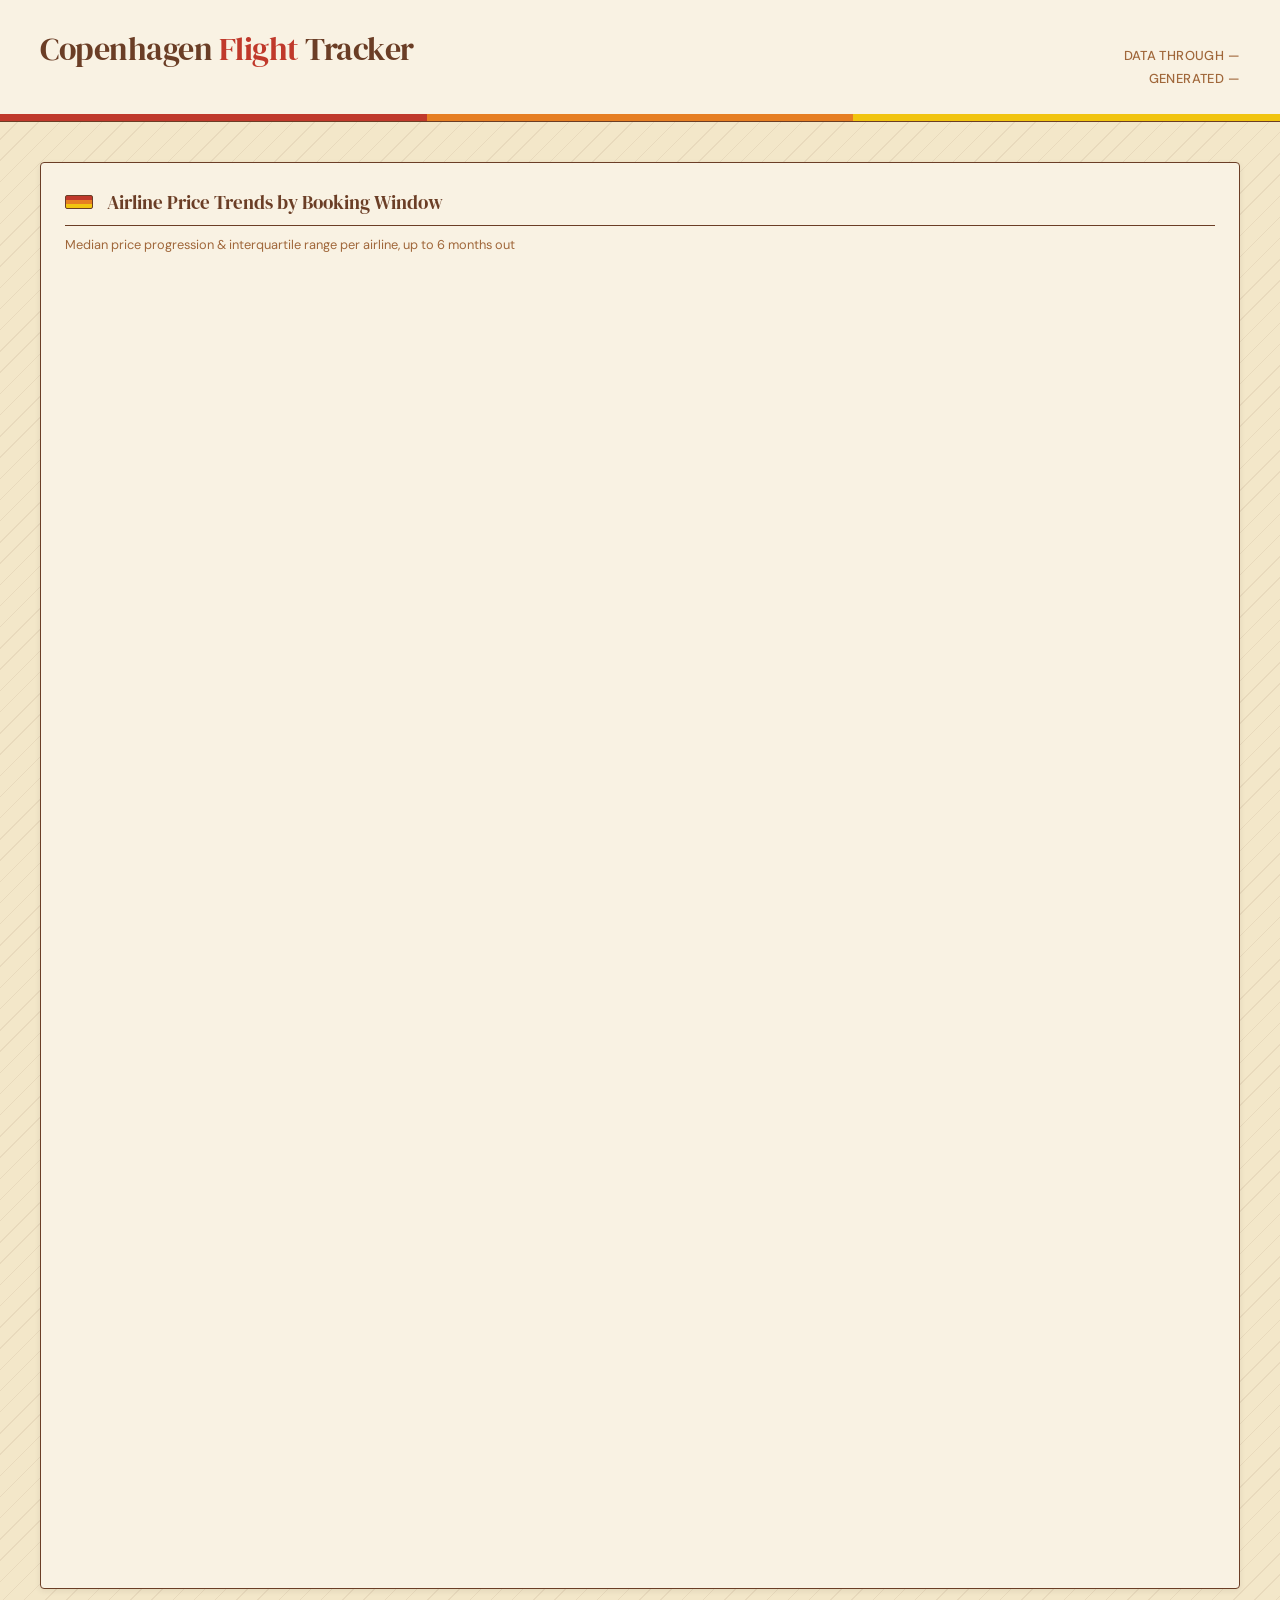
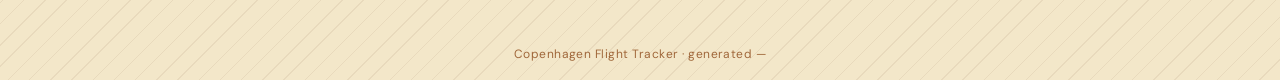
==== frontend/airlines.html @ 0a286520 "fix: expose renderAirlineTrends to global scope for airlines.html initialization" ====
<!DOCTYPE html>
<html lang="en">
<head>
  <meta charset="UTF-8">
  <meta name="viewport" content="width=device-width, initial-scale=1.0">
  <meta name="format-detection" content="telephone=no, date=no, address=no, email=no">
  <meta name="color-scheme" content="light">
  <meta name="theme-color" content="#f9f2e3">
  <title>Airline Trends — Copenhagen Flight Tracker</title>
  <link rel="preconnect" href="https://fonts.googleapis.com">
  <link rel="preconnect" href="https://fonts.gstatic.com" crossorigin="anonymous">
  <link href="https://fonts.googleapis.com/css2?family=DM+Serif+Display&family=DM+Sans:wght@400;500;600;700&display=swap" rel="stylesheet">
  <style>/* ─── 1. Tokens ─── */
:root {
  color-scheme: light;
  --color-cream: #f3e7c9;
  --color-cream-mid: #f9f2e3;
  --color-cream-dark: #e8d8ae;
  --color-red: #c0392b;
  --color-orange: #e67e22;
  --color-yellow: #f1c40f;
  --color-brown: #6b3e26;
  --color-brown-light: #a0673a;
  --color-text: #2b1a10;
  --color-green-ahead: #3d7a3d;
  --color-route-back: #2980b9;

  --font-display: 'DM Serif Display', Georgia, serif;
  --font-body: 'DM Sans', 'Helvetica Neue', Arial, sans-serif;

  --space-xs: 4px;
  --space-sm: 8px;
  --space-md: 16px;
  --space-lg: 24px;
  --space-xl: 40px;
  --space-2xl: 64px;
  --radius: 4px;
  --border: 1.5px solid var(--color-brown);

  /* Airline brand colours (locked per the issue #6 pivot comment).
     SAS/white gets a brown outline in its histogram bars. */
  --airline-klm: #00A1DE;
  --airline-norwegian: #D4001E;
  --airline-easyjet: #FF6600;
  --airline-sas: #FFFFFF;
  --airline-ryanair: #F1C40F;
  --airline-finnair: #00386F;
}

/* ─── 2. Reset, base, typography ─── */
*, *::before, *::after { box-sizing: border-box; margin: 0; padding: 0; }
body {
  background: var(--color-cream)
    repeating-linear-gradient(-45deg, transparent 0 14px, rgba(107,62,38,0.08) 14px 15px);
  color: var(--color-text);
  font-family: var(--font-body);
  font-size: 1rem;
  line-height: 1.6;
  min-height: 100vh;
}
h1, h2, h3 { font-family: var(--font-display); color: var(--color-brown); font-weight: 400; }
ol, ul { list-style: none; }

/* ─── 3. Three-stripe ribbon (reusable) ─── */
.stripe-ribbon { display: flex; height: 7px; width: 100%; }
.stripe-ribbon__red    { flex: 1; background: var(--color-red); }
.stripe-ribbon__orange { flex: 1; background: var(--color-orange); }
.stripe-ribbon__yellow { flex: 1; background: var(--color-yellow); }

/* ─── 4. Header + footer ─── */
.site-header { background: var(--color-cream-mid); border-bottom: var(--border); }
.site-header__inner {
  max-width: 1280px; margin-inline: auto;
  padding: var(--space-lg) var(--space-xl);
  display: flex; align-items: baseline; gap: var(--space-lg); flex-wrap: wrap;
}
.site-header__title { font-size: 2rem; letter-spacing: -0.5px; }
.site-header__title em { font-style: normal; color: var(--color-red); }
.site-header__meta {
  display: flex; flex-direction: column; gap: 2px;
  font-size: 0.8125rem; color: var(--color-brown-light);
  letter-spacing: 0.03em; text-transform: uppercase; font-weight: 500;
  margin-inline-start: auto; align-items: flex-end; text-align: right;
}
.page-main {
  max-width: 1280px; margin-inline: auto;
  padding: var(--space-xl);
  display: flex; flex-direction: column; gap: var(--space-2xl);
}
.page-footer {
  text-align: center; padding: var(--space-md);
  font-size: 0.75rem; color: var(--color-brown-light); letter-spacing: 0.04em;
}

/* ─── 5. Panel motif (shared) ─── */
.panel {
  border: var(--border); border-radius: var(--radius);
  background: var(--color-cream-mid);
  padding: var(--space-lg);
  box-shadow: 0 2px 6px rgba(43, 26, 16, 0.08);
}
.panel__heading {
  font-size: 1.2rem; padding-bottom: var(--space-sm);
  margin-bottom: var(--space-md); border-bottom: var(--border);
  display: flex; align-items: center; gap: 14px;
}
.panel__heading::before {
  content: ""; width: 28px; height: 14px; flex-shrink: 0;
  background: linear-gradient(to bottom,
    var(--color-red)    0      33.34%,
    var(--color-orange) 33.34% 66.67%,
    var(--color-yellow) 66.67% 100%);
  border: 1px solid var(--color-brown); border-radius: 2px;
}
.headline {
  font-family: var(--font-display); color: var(--color-brown);
  font-size: 1.1rem; margin-top: var(--space-md); text-align: center;
}

/* ─── 6. Filters bar ─── */
/* CHANGE (UX): sticky-on-scroll + group labels.
   Sticky keeps filters reachable while drilling; no behavioural change. */
.filters {
  padding: var(--space-md) var(--space-lg); border: var(--border);
  border-radius: var(--radius); background: var(--color-cream-mid);
  position: sticky; top: 8px; z-index: 5;
  box-shadow: 0 2px 6px rgba(43, 26, 16, 0.10);
}
.filters__row { display: flex; gap: var(--space-xl); flex-wrap: wrap; align-items: center; }
.filters__group { display: flex; gap: var(--space-sm); align-items: center; flex-wrap: wrap; }
.filters__label {
  font-size: 0.7rem; text-transform: uppercase;
  letter-spacing: 0.08em; color: var(--color-brown-light);
  font-weight: 500;
}
.filter-chip {
  padding: 6px 12px; border: var(--border); border-radius: 999px;
  background: var(--color-cream); cursor: pointer; user-select: none;
  font-size: 0.85rem; text-transform: uppercase; letter-spacing: 0.04em;
  transition: background 150ms ease, color 150ms ease;
}
.filter-chip.is-active { background: var(--color-brown); color: var(--color-cream); }
.filter-chip:focus-visible { outline: 2px solid var(--color-orange); outline-offset: 2px; }

/* ─── 7. Calendar grid ─── */
.calendar { display: grid; grid-template-columns: repeat(7, 1fr); gap: 2px; }
.calendar__weekday {
  font-size: 0.75rem; text-transform: uppercase; letter-spacing: 0.08em;
  color: var(--color-brown-light); text-align: center; padding: var(--space-sm) 0;
}
.calendar__cell {
  min-height: 52px;
  border: 1px solid var(--color-brown); border-radius: 3px;
  padding: 2px 4px; cursor: pointer;
  display: flex; flex-direction: column; justify-content: space-between;
  font-variant-numeric: tabular-nums;
  background: var(--color-cream); color: var(--color-text);
  transition: transform 150ms ease, box-shadow 150ms ease;
  position: relative;
}
.calendar__cell.is-empty { background: rgba(107,62,38,0.06); color: var(--color-brown-light); cursor: default; }
.calendar__cell.is-selected { box-shadow: 0 0 0 3px var(--color-brown); }
.calendar__cell.is-today    { outline: 2px dashed var(--color-orange); outline-offset: -3px; }
.calendar__cell:hover:not(.is-empty) { transform: translateY(-1px); }
.calendar__cell__day { font-size: 0.7rem; opacity: 0.7; }
.calendar__cell__price { font-family: var(--font-display); font-size: 0.8rem; }
.calendar__cell__count { font-size: 0.6rem; opacity: 0.6; display: block; line-height: 1; }
.calendar__cell__deal { font-size: 0.6rem; font-weight: 600; display: block; line-height: 1.2; }
.calendar__cell__deal--cheap      { color: var(--color-green-ahead); }
.calendar__cell__deal--expensive  { color: var(--color-red); }

/* CHANGE (UX): month divider row + min/max legend.
   Both are injected by app.js so the JSON contract is untouched. */
.calendar__month-row {
  grid-column: 1 / -1;
  display: flex; align-items: center; gap: 14px;
  padding: var(--space-md) 0 var(--space-sm);
  font-family: var(--font-display); color: var(--color-brown); font-size: 1.05rem;
}
.calendar__month-row::after {
  content: ""; flex: 1; height: 1px;
  background: var(--color-brown); opacity: 0.4;
}
.calendar-legend {
  display: flex; align-items: center; gap: 10px;
  margin-top: var(--space-md);
  font-size: 0.7rem; color: var(--color-brown-light);
  text-transform: uppercase; letter-spacing: 0.04em; font-weight: 500;
  font-variant-numeric: tabular-nums;
}
.calendar-legend__bar {
  flex: 1; height: 8px; border-radius: 2px;
  background: linear-gradient(to right,
    rgba(61,122,61,0.5)   0%,
    rgba(241,196,15,0.5)  40%,
    rgba(230,126,34,0.5)  70%,
    rgba(192,57,43,0.5)   100%);
  border: 1px solid var(--color-brown);
}

/* ─── 7c. Calendar navigation ─── */
.calendar-nav {
  display: flex; align-items: center; gap: var(--space-sm);
  margin-bottom: var(--space-md);
}
.calendar-nav__label {
  flex: 1; text-align: center;
  font-family: var(--font-display); color: var(--color-brown); font-size: 1.1rem;
}
.calendar-nav button:disabled { opacity: 0.35; cursor: default; }

/* ─── 8. Drill-down ─── */
.drilldown-sort { display: flex; gap: var(--space-sm); margin-bottom: var(--space-sm); }
.drilldown-grid {
  display: grid;
  grid-template-columns: 2fr 1fr;
  gap: var(--space-lg);
  align-items: start;
}
#drilldown-rail {
  display: flex;
  flex-direction: column;
  gap: var(--space-md);
  position: sticky;
  top: var(--space-md);
}
#drilldown-rail #price-history-wrap { aspect-ratio: 4 / 3; }
@media (max-width: 768px) {
  .drilldown-grid { grid-template-columns: 1fr; }
  #drilldown-rail { position: static; }
}
.flight-list { display: grid; gap: var(--space-sm); }
.flight-row {
  display: grid; grid-template-columns: auto 1fr auto auto auto;
  gap: var(--space-md); align-items: center;
  padding: var(--space-sm) var(--space-md);
  border: var(--border); border-radius: var(--radius);
  background: var(--color-cream);
  cursor: pointer;
  transition: background 150ms ease;
}
.flight-row:hover { background: var(--color-cream-dark); }
.flight-row.is-selected { box-shadow: inset 4px 0 0 var(--color-brown); background: var(--color-cream-dark); }
.airline-swatch { width: 14px; height: 14px; border-radius: 3px; border: 1px solid var(--color-brown); }
.flight-row__time { font-variant-numeric: tabular-nums; }
.flight-row__overnight { font-size: 0.7rem; padding: 2px 6px; border-radius: 999px;
                         background: var(--color-orange); color: var(--color-cream); }
.flight-row__trajectory { font-size: 13px; font-weight: 600; margin-left: 4px; display: inline-block; min-width: 1.5ch; text-align: center; }
.flight-row.flight-stale { opacity: 0.45; filter: grayscale(60%); }
.flight-row.flight-stale:hover { opacity: 1; filter: none; }
.stale-badge {
  display: inline-flex; align-items: center; gap: 4px;
  font-size: 0.7rem; color: #b45309; background: #fef3c7;
  border: 1px solid #fde68a; border-radius: 4px;
  padding: 1px 5px; margin-left: 6px; font-weight: 500;
}
.flight-row__trajectory--down   { color: var(--color-green-ahead); }
.flight-row__trajectory--up     { color: var(--color-red); }
.flight-row__trajectory--stable { color: #999; }
.calendar__cell__trajectory {
  position: absolute;
  top: 4px;
  right: 4px;
  font-size: 12px;
  font-weight: 600;
  line-height: 1;
}
.calendar__cell__trajectory--down   { color: var(--color-green-ahead); }
.calendar__cell__trajectory--up     { color: var(--color-red); }
.calendar__cell__trajectory--stable { color: #999; }

/* ─── 8b. Time-of-day heatmap ─── */
.timeheat-wrap {
  display: grid; grid-template-columns: 1fr 1fr; gap: var(--space-lg);
}
.timeheat-wrap canvas { width: 100%; display: block; }
@media (max-width: 768px) { .timeheat-wrap { grid-template-columns: 1fr; } }

/* ─── 9. Chart wraps ─── */
.chart-wrap { position: relative; aspect-ratio: 16 / 9; }
.chart-wrap canvas { width: 100% !important; height: 100% !important; display: block; }
.trends-grid { display: grid; grid-template-columns: 1fr 1fr; gap: var(--space-lg); }
.trends-stack { display: flex; flex-direction: column; gap: var(--space-lg); }
.trends-stack .chart-wrap { aspect-ratio: 21 / 9; }

/* Airline boxplot charts: single column by default, 2-column on larger screens */
#airline-boxplots-container { display: grid; grid-template-columns: 1fr; gap: var(--space-lg); }
#airline-boxplots-container .chart-wrap { aspect-ratio: 16 / 12; min-height: 400px; }
@media (min-width: 1024px) {
  #airline-boxplots-container { grid-template-columns: 1fr 1fr; }
  #airline-boxplots-container .chart-wrap { aspect-ratio: 16 / 12; }
}

/* ─── 10. Weekend pairs tables ─── */
.pairs-tables { display: grid; grid-template-columns: 1fr 1fr; gap: var(--space-lg); }
.airline-pill-legend { display: flex; flex-wrap: wrap; gap: 6px; margin: 8px 0 4px; }
.pairs-table { width: 100%; border-collapse: collapse; font-size: 0.8rem; }
.pairs-table caption {
  text-align: left;
  padding: var(--space-xs) var(--space-sm);
  font-family: var(--font-display);
  font-weight: 500;
  letter-spacing: 0.02em;
  color: var(--color-cream);
  border-radius: var(--radius) var(--radius) 0 0;
}
.pairs-table th, .pairs-table td {
  padding: 6px 10px; border-bottom: 1px solid var(--color-cream-dark); text-align: left;
}
.pairs-table th { font-weight: 600; color: var(--color-brown-light);
                  text-transform: uppercase; font-size: 0.7rem; letter-spacing: 0.06em; }
.pairs-table tbody tr:nth-child(even) { background: var(--color-cream); }
.pairs-table tbody tr:hover { background: var(--color-cream-dark); }

/* ─── 11. Empty / error states ─── */
/* CHANGE (UX): dashed border on empty state makes it read as a placeholder
   container rather than a paragraph of body text. */
.empty-state {
  padding: var(--space-lg); text-align: center;
  font-size: 0.9rem; color: var(--color-brown-light);
  border: 1.5px dashed var(--color-brown-light);
  border-radius: var(--radius);
}
.error-banner {
  background: var(--color-red); color: var(--color-cream);
  padding: var(--space-sm) var(--space-xl); font-weight: 500;
}
.is-hidden { display: none !important; }

/* ─── 12a. Narrow-chart aspect ratio override (#127) ─── */
/* At tablet widths the two-column trends grid makes charts short.
   Override to 5/3 so charts have more vertical room on mid-size screens. */
@media (max-width: 1024px) {
  .trends-grid .chart-wrap { aspect-ratio: 5 / 3; }
}

/* ─── 12. Responsive (≤768px) ─── */
@media (max-width: 768px) {
  .page-main { padding: var(--space-md); gap: var(--space-xl); }
  .site-header__inner { padding: var(--space-md); }
  .site-header__title { font-size: 1.4rem; }
  .trends-grid, .pairs-tables { grid-template-columns: 1fr; }
  .calendar { grid-template-columns: repeat(7, 1fr); gap: 1px; }
  .flight-row {
    grid-template-columns: auto 1fr auto;
    grid-template-areas: "swatch airline price" "time time time";
    row-gap: 4px;
  }
  /* Sticky filters become non-sticky on mobile (saves vertical real estate) */
  .filters { position: static; }

  /* Give all charts more vertical breathing room on mobile */
  .chart-wrap { aspect-ratio: 16 / 18; }
  .trends-stack .chart-wrap { aspect-ratio: 16 / 18; }
  #airline-boxplots-container .chart-wrap { aspect-ratio: 16 / 18; }
}

/* ─── 12b. Responsive (≤430px) mobile-first ─── */
@media (max-width: 430px) {
  .filters__row { gap: var(--space-md); }
  .calendar__cell { padding: 1px 2px; min-height: 48px; }
  .flight-row {
    grid-template-columns: auto 1fr auto;
    font-size: 0.75rem;
  }
  .flight-row__trajectory { font-size: 10px; }
  .hero-summary { gap: var(--space-sm); }
  .hero-card { padding: var(--space-sm); font-size: 0.85rem; }
  th[data-hidden], td[data-hidden] { display: none; }
}

/* ─── 13. Reveal animation ─── */
.panel { opacity: 0; animation: panel-enter 0.4s ease-out forwards; }
.panel:nth-child(1) { animation-delay: 0.05s; }
.panel:nth-child(2) { animation-delay: 0.10s; }
.panel:nth-child(3) { animation-delay: 0.15s; }
.panel:nth-child(4) { animation-delay: 0.20s; }
.panel:nth-child(5) { animation-delay: 0.25s; }
@keyframes panel-enter { from { opacity: 0; transform: translateY(10px); } to { opacity: 1; transform: translateY(0); } }
@media (prefers-reduced-motion: reduce) {
  .panel { opacity: 1; animation: none; }
}

/* ─── 14. Hero summary ─── */
.hero-summary {
  display: flex;
  flex-direction: column;
  gap: var(--space-sm);
  padding: var(--space-md) var(--space-md) 0;
}
.hero-card {
  background: var(--color-cream-mid);
  border: var(--border);
  border-radius: var(--radius);
  padding: var(--space-md);
  font-size: 0.9rem;
  line-height: 1.5;
  display: flex;
  flex-direction: column;
  justify-content: center;
}
.hero-card__title {
  font-family: var(--font-body);
  font-size: 0.72rem;
  font-weight: 600;
  text-transform: uppercase;
  letter-spacing: 0.07em;
  color: var(--color-brown-light);
  margin-bottom: var(--space-xs);
}
.hero-card p { margin: 0 0 var(--space-xs); }
.hero-card p:last-child { margin-bottom: 0; }
.hero-card__sub { font-size: 0.8rem; color: var(--color-brown-light); }
.hero-card__fallback { color: var(--color-brown-light); font-style: italic; margin: 0; }
.hero-card__arrow { font-weight: 700; margin-right: var(--space-xs); }
.hero-card__arrow--down  { color: var(--color-green-ahead); }
.hero-card__arrow--up    { color: var(--color-red); }
.hero-card__arrow--stable { color: var(--color-brown-light); }
@media (min-width: 640px) {
  .hero-summary { flex-direction: row; }
  .hero-card { flex: 1; }
}

/* ─── 15. Verdict card ─── */
.verdict-card {
  background: var(--color-cream-mid);
  border: var(--border);
  border-radius: var(--radius);
  padding: var(--space-md);
  margin-bottom: var(--space-sm);
  font-size: 0.875rem;
}
.verdict-card__header {
  font-size: 0.75rem;
  color: var(--color-brown-light);
  margin-bottom: var(--space-sm);
}
.verdict-card__rows {
  display: grid;
  grid-template-columns: auto 1fr;
  gap: 2px var(--space-md);
  font-variant-numeric: tabular-nums;
}
.verdict-card__verdict {
  margin-top: var(--space-sm);
  font-weight: 600;
  font-size: 0.95rem;
}
.verdict-card__verdict.is-good { color: var(--color-green-ahead); }
.verdict-card__verdict.is-fair { color: var(--color-brown-light); }
.verdict-card__verdict.is-bad  { color: var(--color-red); }

/* ─── 16. Panel subtitle ─── */
.panel__subtitle {
  margin: -6px 0 var(--space-md);
  font-size: 0.8rem;
  color: var(--color-brown-light);
  line-height: 1.4;
}

/* ─── 17. A11y ─── */
.calendar__cell:focus-visible,
.flight-row:focus-visible,
.filter-chip:focus-visible { outline: 3px solid var(--color-orange); outline-offset: 2px; }
.visually-hidden {
  position: absolute; width: 1px; height: 1px; padding: 0; margin: -1px;
  overflow: hidden; clip: rect(0,0,0,0); white-space: nowrap; border: 0;
}

/* ─── 17b. Navigation link styling ─── */
.nav-link {
  color: inherit;
  text-decoration: none;
  border-bottom: 1px solid rgba(107, 62, 38, 0.3);
  transition: border-color 0.2s;
}
.nav-link:hover {
  border-bottom: 1px solid rgba(107, 62, 38, 0.6);
}

/* ─── 18. iOS Safari — suppress blue auto-detected links (#128) ─── */
/* Override iOS Safari's automatic link colouring for telephone/date/address
   detection by setting -webkit-text-fill-color on the elements most affected. */
a, a:visited {
  color: var(--color-red);
  -webkit-text-fill-color: var(--color-red);
}
body, .panel, .pairs-table, .calendar, .hero-card, .verdict-card {
  -webkit-text-fill-color: currentColor;
}
</style>
</head>
<body>
  <!-- frontend/header.html -->
<header class="site-header">
  <div class="site-header__inner">
    <h1 class="site-header__title">Copenhagen <em>Flight</em> Tracker</h1>
    <nav class="site-header__meta">
      <span id="header-range">Data through —</span>
      <span id="header-generated">Generated —</span>
    </nav>
  </div>
  <div class="stripe-ribbon" aria-hidden="true">
    <div class="stripe-ribbon__red"></div>
    <div class="stripe-ribbon__orange"></div>
    <div class="stripe-ribbon__yellow"></div>
  </div>
</header>


  <main class="page-main">
    <section class="panel" aria-label="Airline price trends">
      <h2 class="panel__heading">Airline Price Trends by Booking Window</h2>
      <p class="panel__subtitle">Median price progression & interquartile range per airline, up to 6 months out</p>
      <div class="chart-wrap"><canvas id="airline-trend-out" role="img" aria-label="CPH to AMS price trends by airline"></canvas></div>
      <div class="chart-wrap"><canvas id="airline-trend-back" role="img" aria-label="AMS to CPH price trends by airline"></canvas></div>
    </section>
  </main>

  <!-- frontend/footer.html -->
<footer class="page-footer">
  Copenhagen Flight Tracker · generated <span id="footer-generated">—</span>
</footer>


  <script type="application/json" id="DATA_AIRLINE_TRENDS"></script>
  <div id="data-load-error" style="display:none;position:fixed;inset:0;z-index:9999;background:#fff3cd;color:#856404;padding:2rem;font-family:sans-serif;font-size:1.1rem;"></div>

  <script>/**
 * Skipped minification because the original files appears to be already minified.
 * Original file: /npm/chart.js@4.4.3/dist/chart.umd.js
 *
 * Do NOT use SRI with dynamically generated files! More information: https://www.jsdelivr.com/using-sri-with-dynamic-files
 */
/*!
 * Chart.js v4.4.3
 * https://www.chartjs.org
 * (c) 2024 Chart.js Contributors
 * Released under the MIT License
 */
!function(t,e){"object"==typeof exports&&"undefined"!=typeof module?module.exports=e():"function"==typeof define&&define.amd?define(e):(t="undefined"!=typeof globalThis?globalThis:t||self).Chart=e()}(this,(function(){"use strict";var t=Object.freeze({__proto__:null,get Colors(){return Go},get Decimation(){return Qo},get Filler(){return ma},get Legend(){return ya},get SubTitle(){return ka},get Title(){return Ma},get Tooltip(){return Ba}});function e(){}const i=(()=>{let t=0;return()=>t++})();function s(t){return null==t}function n(t){if(Array.isArray&&Array.isArray(t))return!0;const e=Object.prototype.toString.call(t);return"[object"===e.slice(0,7)&&"Array]"===e.slice(-6)}function o(t){return null!==t&&"[object Object]"===Object.prototype.toString.call(t)}function a(t){return("number"==typeof t||t instanceof Number)&&isFinite(+t)}function r(t,e){return a(t)?t:e}function l(t,e){return void 0===t?e:t}const h=(t,e)=>"string"==typeof t&&t.endsWith("%")?parseFloat(t)/100:+t/e,c=(t,e)=>"string"==typeof t&&t.endsWith("%")?parseFloat(t)/100*e:+t;function d(t,e,i){if(t&&"function"==typeof t.call)return t.apply(i,e)}function u(t,e,i,s){let a,r,l;if(n(t))if(r=t.length,s)for(a=r-1;a>=0;a--)e.call(i,t[a],a);else for(a=0;a<r;a++)e.call(i,t[a],a);else if(o(t))for(l=Object.keys(t),r=l.length,a=0;a<r;a++)e.call(i,t[l[a]],l[a])}function f(t,e){let i,s,n,o;if(!t||!e||t.length!==e.length)return!1;for(i=0,s=t.length;i<s;++i)if(n=t[i],o=e[i],n.datasetIndex!==o.datasetIndex||n.index!==o.index)return!1;return!0}function g(t){if(n(t))return t.map(g);if(o(t)){const e=Object.create(null),i=Object.keys(t),s=i.length;let n=0;for(;n<s;++n)e[i[n]]=g(t[i[n]]);return e}return t}function p(t){return-1===["__proto__","prototype","constructor"].indexOf(t)}function m(t,e,i,s){if(!p(t))return;const n=e[t],a=i[t];o(n)&&o(a)?x(n,a,s):e[t]=g(a)}function x(t,e,i){const s=n(e)?e:[e],a=s.length;if(!o(t))return t;const r=(i=i||{}).merger||m;let l;for(let e=0;e<a;++e){if(l=s[e],!o(l))continue;const n=Object.keys(l);for(let e=0,s=n.length;e<s;++e)r(n[e],t,l,i)}return t}function b(t,e){return x(t,e,{merger:_})}function _(t,e,i){if(!p(t))return;const s=e[t],n=i[t];o(s)&&o(n)?b(s,n):Object.prototype.hasOwnProperty.call(e,t)||(e[t]=g(n))}const y={"":t=>t,x:t=>t.x,y:t=>t.y};function v(t){const e=t.split("."),i=[];let s="";for(const t of e)s+=t,s.endsWith("\\")?s=s.slice(0,-1)+".":(i.push(s),s="");return i}function M(t,e){const i=y[e]||(y[e]=function(t){const e=v(t);return t=>{for(const i of e){if(""===i)break;t=t&&t[i]}return t}}(e));return i(t)}function w(t){return t.charAt(0).toUpperCase()+t.slice(1)}const k=t=>void 0!==t,S=t=>"function"==typeof t,P=(t,e)=>{if(t.size!==e.size)return!1;for(const i of t)if(!e.has(i))return!1;return!0};function D(t){return"mouseup"===t.type||"click"===t.type||"contextmenu"===t.type}const C=Math.PI,O=2*C,A=O+C,T=Number.POSITIVE_INFINITY,L=C/180,E=C/2,R=C/4,I=2*C/3,z=Math.log10,F=Math.sign;function V(t,e,i){return Math.abs(t-e)<i}function B(t){const e=Math.round(t);t=V(t,e,t/1e3)?e:t;const i=Math.pow(10,Math.floor(z(t))),s=t/i;return(s<=1?1:s<=2?2:s<=5?5:10)*i}function W(t){const e=[],i=Math.sqrt(t);let s;for(s=1;s<i;s++)t%s==0&&(e.push(s),e.push(t/s));return i===(0|i)&&e.push(i),e.sort(((t,e)=>t-e)).pop(),e}function N(t){return!isNaN(parseFloat(t))&&isFinite(t)}function H(t,e){const i=Math.round(t);return i-e<=t&&i+e>=t}function j(t,e,i){let s,n,o;for(s=0,n=t.length;s<n;s++)o=t[s][i],isNaN(o)||(e.min=Math.min(e.min,o),e.max=Math.max(e.max,o))}function $(t){return t*(C/180)}function Y(t){return t*(180/C)}function U(t){if(!a(t))return;let e=1,i=0;for(;Math.round(t*e)/e!==t;)e*=10,i++;return i}function X(t,e){const i=e.x-t.x,s=e.y-t.y,n=Math.sqrt(i*i+s*s);let o=Math.atan2(s,i);return o<-.5*C&&(o+=O),{angle:o,distance:n}}function q(t,e){return Math.sqrt(Math.pow(e.x-t.x,2)+Math.pow(e.y-t.y,2))}function K(t,e){return(t-e+A)%O-C}function G(t){return(t%O+O)%O}function Z(t,e,i,s){const n=G(t),o=G(e),a=G(i),r=G(o-n),l=G(a-n),h=G(n-o),c=G(n-a);return n===o||n===a||s&&o===a||r>l&&h<c}function J(t,e,i){return Math.max(e,Math.min(i,t))}function Q(t){return J(t,-32768,32767)}function tt(t,e,i,s=1e-6){return t>=Math.min(e,i)-s&&t<=Math.max(e,i)+s}function et(t,e,i){i=i||(i=>t[i]<e);let s,n=t.length-1,o=0;for(;n-o>1;)s=o+n>>1,i(s)?o=s:n=s;return{lo:o,hi:n}}const it=(t,e,i,s)=>et(t,i,s?s=>{const n=t[s][e];return n<i||n===i&&t[s+1][e]===i}:s=>t[s][e]<i),st=(t,e,i)=>et(t,i,(s=>t[s][e]>=i));function nt(t,e,i){let s=0,n=t.length;for(;s<n&&t[s]<e;)s++;for(;n>s&&t[n-1]>i;)n--;return s>0||n<t.length?t.slice(s,n):t}const ot=["push","pop","shift","splice","unshift"];function at(t,e){t._chartjs?t._chartjs.listeners.push(e):(Object.defineProperty(t,"_chartjs",{configurable:!0,enumerable:!1,value:{listeners:[e]}}),ot.forEach((e=>{const i="_onData"+w(e),s=t[e];Object.defineProperty(t,e,{configurable:!0,enumerable:!1,value(...e){const n=s.apply(this,e);return t._chartjs.listeners.forEach((t=>{"function"==typeof t[i]&&t[i](...e)})),n}})})))}function rt(t,e){const i=t._chartjs;if(!i)return;const s=i.listeners,n=s.indexOf(e);-1!==n&&s.splice(n,1),s.length>0||(ot.forEach((e=>{delete t[e]})),delete t._chartjs)}function lt(t){const e=new Set(t);return e.size===t.length?t:Array.from(e)}const ht="undefined"==typeof window?function(t){return t()}:window.requestAnimationFrame;function ct(t,e){let i=[],s=!1;return function(...n){i=n,s||(s=!0,ht.call(window,(()=>{s=!1,t.apply(e,i)})))}}function dt(t,e){let i;return function(...s){return e?(clearTimeout(i),i=setTimeout(t,e,s)):t.apply(this,s),e}}const ut=t=>"start"===t?"left":"end"===t?"right":"center",ft=(t,e,i)=>"start"===t?e:"end"===t?i:(e+i)/2,gt=(t,e,i,s)=>t===(s?"left":"right")?i:"center"===t?(e+i)/2:e;function pt(t,e,i){const s=e.length;let n=0,o=s;if(t._sorted){const{iScale:a,_parsed:r}=t,l=a.axis,{min:h,max:c,minDefined:d,maxDefined:u}=a.getUserBounds();d&&(n=J(Math.min(it(r,l,h).lo,i?s:it(e,l,a.getPixelForValue(h)).lo),0,s-1)),o=u?J(Math.max(it(r,a.axis,c,!0).hi+1,i?0:it(e,l,a.getPixelForValue(c),!0).hi+1),n,s)-n:s-n}return{start:n,count:o}}function mt(t){const{xScale:e,yScale:i,_scaleRanges:s}=t,n={xmin:e.min,xmax:e.max,ymin:i.min,ymax:i.max};if(!s)return t._scaleRanges=n,!0;const o=s.xmin!==e.min||s.xmax!==e.max||s.ymin!==i.min||s.ymax!==i.max;return Object.assign(s,n),o}class xt{constructor(){this._request=null,this._charts=new Map,this._running=!1,this._lastDate=void 0}_notify(t,e,i,s){const n=e.listeners[s],o=e.duration;n.forEach((s=>s({chart:t,initial:e.initial,numSteps:o,currentStep:Math.min(i-e.start,o)})))}_refresh(){this._request||(this._running=!0,this._request=ht.call(window,(()=>{this._update(),this._request=null,this._running&&this._refresh()})))}_update(t=Date.now()){let e=0;this._charts.forEach(((i,s)=>{if(!i.running||!i.items.length)return;const n=i.items;let o,a=n.length-1,r=!1;for(;a>=0;--a)o=n[a],o._active?(o._total>i.duration&&(i.duration=o._total),o.tick(t),r=!0):(n[a]=n[n.length-1],n.pop());r&&(s.draw(),this._notify(s,i,t,"progress")),n.length||(i.running=!1,this._notify(s,i,t,"complete"),i.initial=!1),e+=n.length})),this._lastDate=t,0===e&&(this._running=!1)}_getAnims(t){const e=this._charts;let i=e.get(t);return i||(i={running:!1,initial:!0,items:[],listeners:{complete:[],progress:[]}},e.set(t,i)),i}listen(t,e,i){this._getAnims(t).listeners[e].push(i)}add(t,e){e&&e.length&&this._getAnims(t).items.push(...e)}has(t){return this._getAnims(t).items.length>0}start(t){const e=this._charts.get(t);e&&(e.running=!0,e.start=Date.now(),e.duration=e.items.reduce(((t,e)=>Math.max(t,e._duration)),0),this._refresh())}running(t){if(!this._running)return!1;const e=this._charts.get(t);return!!(e&&e.running&&e.items.length)}stop(t){const e=this._charts.get(t);if(!e||!e.items.length)return;const i=e.items;let s=i.length-1;for(;s>=0;--s)i[s].cancel();e.items=[],this._notify(t,e,Date.now(),"complete")}remove(t){return this._charts.delete(t)}}var bt=new xt;
/*!
 * @kurkle/color v0.3.2
 * https://github.com/kurkle/color#readme
 * (c) 2023 Jukka Kurkela
 * Released under the MIT License
 */function _t(t){return t+.5|0}const yt=(t,e,i)=>Math.max(Math.min(t,i),e);function vt(t){return yt(_t(2.55*t),0,255)}function Mt(t){return yt(_t(255*t),0,255)}function wt(t){return yt(_t(t/2.55)/100,0,1)}function kt(t){return yt(_t(100*t),0,100)}const St={0:0,1:1,2:2,3:3,4:4,5:5,6:6,7:7,8:8,9:9,A:10,B:11,C:12,D:13,E:14,F:15,a:10,b:11,c:12,d:13,e:14,f:15},Pt=[..."0123456789ABCDEF"],Dt=t=>Pt[15&t],Ct=t=>Pt[(240&t)>>4]+Pt[15&t],Ot=t=>(240&t)>>4==(15&t);function At(t){var e=(t=>Ot(t.r)&&Ot(t.g)&&Ot(t.b)&&Ot(t.a))(t)?Dt:Ct;return t?"#"+e(t.r)+e(t.g)+e(t.b)+((t,e)=>t<255?e(t):"")(t.a,e):void 0}const Tt=/^(hsla?|hwb|hsv)\(\s*([-+.e\d]+)(?:deg)?[\s,]+([-+.e\d]+)%[\s,]+([-+.e\d]+)%(?:[\s,]+([-+.e\d]+)(%)?)?\s*\)$/;function Lt(t,e,i){const s=e*Math.min(i,1-i),n=(e,n=(e+t/30)%12)=>i-s*Math.max(Math.min(n-3,9-n,1),-1);return[n(0),n(8),n(4)]}function Et(t,e,i){const s=(s,n=(s+t/60)%6)=>i-i*e*Math.max(Math.min(n,4-n,1),0);return[s(5),s(3),s(1)]}function Rt(t,e,i){const s=Lt(t,1,.5);let n;for(e+i>1&&(n=1/(e+i),e*=n,i*=n),n=0;n<3;n++)s[n]*=1-e-i,s[n]+=e;return s}function It(t){const e=t.r/255,i=t.g/255,s=t.b/255,n=Math.max(e,i,s),o=Math.min(e,i,s),a=(n+o)/2;let r,l,h;return n!==o&&(h=n-o,l=a>.5?h/(2-n-o):h/(n+o),r=function(t,e,i,s,n){return t===n?(e-i)/s+(e<i?6:0):e===n?(i-t)/s+2:(t-e)/s+4}(e,i,s,h,n),r=60*r+.5),[0|r,l||0,a]}function zt(t,e,i,s){return(Array.isArray(e)?t(e[0],e[1],e[2]):t(e,i,s)).map(Mt)}function Ft(t,e,i){return zt(Lt,t,e,i)}function Vt(t){return(t%360+360)%360}function Bt(t){const e=Tt.exec(t);let i,s=255;if(!e)return;e[5]!==i&&(s=e[6]?vt(+e[5]):Mt(+e[5]));const n=Vt(+e[2]),o=+e[3]/100,a=+e[4]/100;return i="hwb"===e[1]?function(t,e,i){return zt(Rt,t,e,i)}(n,o,a):"hsv"===e[1]?function(t,e,i){return zt(Et,t,e,i)}(n,o,a):Ft(n,o,a),{r:i[0],g:i[1],b:i[2],a:s}}const Wt={x:"dark",Z:"light",Y:"re",X:"blu",W:"gr",V:"medium",U:"slate",A:"ee",T:"ol",S:"or",B:"ra",C:"lateg",D:"ights",R:"in",Q:"turquois",E:"hi",P:"ro",O:"al",N:"le",M:"de",L:"yello",F:"en",K:"ch",G:"arks",H:"ea",I:"ightg",J:"wh"},Nt={OiceXe:"f0f8ff",antiquewEte:"faebd7",aqua:"ffff",aquamarRe:"7fffd4",azuY:"f0ffff",beige:"f5f5dc",bisque:"ffe4c4",black:"0",blanKedOmond:"ffebcd",Xe:"ff",XeviTet:"8a2be2",bPwn:"a52a2a",burlywood:"deb887",caMtXe:"5f9ea0",KartYuse:"7fff00",KocTate:"d2691e",cSO:"ff7f50",cSnflowerXe:"6495ed",cSnsilk:"fff8dc",crimson:"dc143c",cyan:"ffff",xXe:"8b",xcyan:"8b8b",xgTMnPd:"b8860b",xWay:"a9a9a9",xgYF:"6400",xgYy:"a9a9a9",xkhaki:"bdb76b",xmagFta:"8b008b",xTivegYF:"556b2f",xSange:"ff8c00",xScEd:"9932cc",xYd:"8b0000",xsOmon:"e9967a",xsHgYF:"8fbc8f",xUXe:"483d8b",xUWay:"2f4f4f",xUgYy:"2f4f4f",xQe:"ced1",xviTet:"9400d3",dAppRk:"ff1493",dApskyXe:"bfff",dimWay:"696969",dimgYy:"696969",dodgerXe:"1e90ff",fiYbrick:"b22222",flSOwEte:"fffaf0",foYstWAn:"228b22",fuKsia:"ff00ff",gaRsbSo:"dcdcdc",ghostwEte:"f8f8ff",gTd:"ffd700",gTMnPd:"daa520",Way:"808080",gYF:"8000",gYFLw:"adff2f",gYy:"808080",honeyMw:"f0fff0",hotpRk:"ff69b4",RdianYd:"cd5c5c",Rdigo:"4b0082",ivSy:"fffff0",khaki:"f0e68c",lavFMr:"e6e6fa",lavFMrXsh:"fff0f5",lawngYF:"7cfc00",NmoncEffon:"fffacd",ZXe:"add8e6",ZcSO:"f08080",Zcyan:"e0ffff",ZgTMnPdLw:"fafad2",ZWay:"d3d3d3",ZgYF:"90ee90",ZgYy:"d3d3d3",ZpRk:"ffb6c1",ZsOmon:"ffa07a",ZsHgYF:"20b2aa",ZskyXe:"87cefa",ZUWay:"778899",ZUgYy:"778899",ZstAlXe:"b0c4de",ZLw:"ffffe0",lime:"ff00",limegYF:"32cd32",lRF:"faf0e6",magFta:"ff00ff",maPon:"800000",VaquamarRe:"66cdaa",VXe:"cd",VScEd:"ba55d3",VpurpN:"9370db",VsHgYF:"3cb371",VUXe:"7b68ee",VsprRggYF:"fa9a",VQe:"48d1cc",VviTetYd:"c71585",midnightXe:"191970",mRtcYam:"f5fffa",mistyPse:"ffe4e1",moccasR:"ffe4b5",navajowEte:"ffdead",navy:"80",Tdlace:"fdf5e6",Tive:"808000",TivedBb:"6b8e23",Sange:"ffa500",SangeYd:"ff4500",ScEd:"da70d6",pOegTMnPd:"eee8aa",pOegYF:"98fb98",pOeQe:"afeeee",pOeviTetYd:"db7093",papayawEp:"ffefd5",pHKpuff:"ffdab9",peru:"cd853f",pRk:"ffc0cb",plum:"dda0dd",powMrXe:"b0e0e6",purpN:"800080",YbeccapurpN:"663399",Yd:"ff0000",Psybrown:"bc8f8f",PyOXe:"4169e1",saddNbPwn:"8b4513",sOmon:"fa8072",sandybPwn:"f4a460",sHgYF:"2e8b57",sHshell:"fff5ee",siFna:"a0522d",silver:"c0c0c0",skyXe:"87ceeb",UXe:"6a5acd",UWay:"708090",UgYy:"708090",snow:"fffafa",sprRggYF:"ff7f",stAlXe:"4682b4",tan:"d2b48c",teO:"8080",tEstN:"d8bfd8",tomato:"ff6347",Qe:"40e0d0",viTet:"ee82ee",JHt:"f5deb3",wEte:"ffffff",wEtesmoke:"f5f5f5",Lw:"ffff00",LwgYF:"9acd32"};let Ht;function jt(t){Ht||(Ht=function(){const t={},e=Object.keys(Nt),i=Object.keys(Wt);let s,n,o,a,r;for(s=0;s<e.length;s++){for(a=r=e[s],n=0;n<i.length;n++)o=i[n],r=r.replace(o,Wt[o]);o=parseInt(Nt[a],16),t[r]=[o>>16&255,o>>8&255,255&o]}return t}(),Ht.transparent=[0,0,0,0]);const e=Ht[t.toLowerCase()];return e&&{r:e[0],g:e[1],b:e[2],a:4===e.length?e[3]:255}}const $t=/^rgba?\(\s*([-+.\d]+)(%)?[\s,]+([-+.e\d]+)(%)?[\s,]+([-+.e\d]+)(%)?(?:[\s,/]+([-+.e\d]+)(%)?)?\s*\)$/;const Yt=t=>t<=.0031308?12.92*t:1.055*Math.pow(t,1/2.4)-.055,Ut=t=>t<=.04045?t/12.92:Math.pow((t+.055)/1.055,2.4);function Xt(t,e,i){if(t){let s=It(t);s[e]=Math.max(0,Math.min(s[e]+s[e]*i,0===e?360:1)),s=Ft(s),t.r=s[0],t.g=s[1],t.b=s[2]}}function qt(t,e){return t?Object.assign(e||{},t):t}function Kt(t){var e={r:0,g:0,b:0,a:255};return Array.isArray(t)?t.length>=3&&(e={r:t[0],g:t[1],b:t[2],a:255},t.length>3&&(e.a=Mt(t[3]))):(e=qt(t,{r:0,g:0,b:0,a:1})).a=Mt(e.a),e}function Gt(t){return"r"===t.charAt(0)?function(t){const e=$t.exec(t);let i,s,n,o=255;if(e){if(e[7]!==i){const t=+e[7];o=e[8]?vt(t):yt(255*t,0,255)}return i=+e[1],s=+e[3],n=+e[5],i=255&(e[2]?vt(i):yt(i,0,255)),s=255&(e[4]?vt(s):yt(s,0,255)),n=255&(e[6]?vt(n):yt(n,0,255)),{r:i,g:s,b:n,a:o}}}(t):Bt(t)}class Zt{constructor(t){if(t instanceof Zt)return t;const e=typeof t;let i;var s,n,o;"object"===e?i=Kt(t):"string"===e&&(o=(s=t).length,"#"===s[0]&&(4===o||5===o?n={r:255&17*St[s[1]],g:255&17*St[s[2]],b:255&17*St[s[3]],a:5===o?17*St[s[4]]:255}:7!==o&&9!==o||(n={r:St[s[1]]<<4|St[s[2]],g:St[s[3]]<<4|St[s[4]],b:St[s[5]]<<4|St[s[6]],a:9===o?St[s[7]]<<4|St[s[8]]:255})),i=n||jt(t)||Gt(t)),this._rgb=i,this._valid=!!i}get valid(){return this._valid}get rgb(){var t=qt(this._rgb);return t&&(t.a=wt(t.a)),t}set rgb(t){this._rgb=Kt(t)}rgbString(){return this._valid?(t=this._rgb)&&(t.a<255?`rgba(${t.r}, ${t.g}, ${t.b}, ${wt(t.a)})`:`rgb(${t.r}, ${t.g}, ${t.b})`):void 0;var t}hexString(){return this._valid?At(this._rgb):void 0}hslString(){return this._valid?function(t){if(!t)return;const e=It(t),i=e[0],s=kt(e[1]),n=kt(e[2]);return t.a<255?`hsla(${i}, ${s}%, ${n}%, ${wt(t.a)})`:`hsl(${i}, ${s}%, ${n}%)`}(this._rgb):void 0}mix(t,e){if(t){const i=this.rgb,s=t.rgb;let n;const o=e===n?.5:e,a=2*o-1,r=i.a-s.a,l=((a*r==-1?a:(a+r)/(1+a*r))+1)/2;n=1-l,i.r=255&l*i.r+n*s.r+.5,i.g=255&l*i.g+n*s.g+.5,i.b=255&l*i.b+n*s.b+.5,i.a=o*i.a+(1-o)*s.a,this.rgb=i}return this}interpolate(t,e){return t&&(this._rgb=function(t,e,i){const s=Ut(wt(t.r)),n=Ut(wt(t.g)),o=Ut(wt(t.b));return{r:Mt(Yt(s+i*(Ut(wt(e.r))-s))),g:Mt(Yt(n+i*(Ut(wt(e.g))-n))),b:Mt(Yt(o+i*(Ut(wt(e.b))-o))),a:t.a+i*(e.a-t.a)}}(this._rgb,t._rgb,e)),this}clone(){return new Zt(this.rgb)}alpha(t){return this._rgb.a=Mt(t),this}clearer(t){return this._rgb.a*=1-t,this}greyscale(){const t=this._rgb,e=_t(.3*t.r+.59*t.g+.11*t.b);return t.r=t.g=t.b=e,this}opaquer(t){return this._rgb.a*=1+t,this}negate(){const t=this._rgb;return t.r=255-t.r,t.g=255-t.g,t.b=255-t.b,this}lighten(t){return Xt(this._rgb,2,t),this}darken(t){return Xt(this._rgb,2,-t),this}saturate(t){return Xt(this._rgb,1,t),this}desaturate(t){return Xt(this._rgb,1,-t),this}rotate(t){return function(t,e){var i=It(t);i[0]=Vt(i[0]+e),i=Ft(i),t.r=i[0],t.g=i[1],t.b=i[2]}(this._rgb,t),this}}function Jt(t){if(t&&"object"==typeof t){const e=t.toString();return"[object CanvasPattern]"===e||"[object CanvasGradient]"===e}return!1}function Qt(t){return Jt(t)?t:new Zt(t)}function te(t){return Jt(t)?t:new Zt(t).saturate(.5).darken(.1).hexString()}const ee=["x","y","borderWidth","radius","tension"],ie=["color","borderColor","backgroundColor"];const se=new Map;function ne(t,e,i){return function(t,e){e=e||{};const i=t+JSON.stringify(e);let s=se.get(i);return s||(s=new Intl.NumberFormat(t,e),se.set(i,s)),s}(e,i).format(t)}const oe={values:t=>n(t)?t:""+t,numeric(t,e,i){if(0===t)return"0";const s=this.chart.options.locale;let n,o=t;if(i.length>1){const e=Math.max(Math.abs(i[0].value),Math.abs(i[i.length-1].value));(e<1e-4||e>1e15)&&(n="scientific"),o=function(t,e){let i=e.length>3?e[2].value-e[1].value:e[1].value-e[0].value;Math.abs(i)>=1&&t!==Math.floor(t)&&(i=t-Math.floor(t));return i}(t,i)}const a=z(Math.abs(o)),r=isNaN(a)?1:Math.max(Math.min(-1*Math.floor(a),20),0),l={notation:n,minimumFractionDigits:r,maximumFractionDigits:r};return Object.assign(l,this.options.ticks.format),ne(t,s,l)},logarithmic(t,e,i){if(0===t)return"0";const s=i[e].significand||t/Math.pow(10,Math.floor(z(t)));return[1,2,3,5,10,15].includes(s)||e>.8*i.length?oe.numeric.call(this,t,e,i):""}};var ae={formatters:oe};const re=Object.create(null),le=Object.create(null);function he(t,e){if(!e)return t;const i=e.split(".");for(let e=0,s=i.length;e<s;++e){const s=i[e];t=t[s]||(t[s]=Object.create(null))}return t}function ce(t,e,i){return"string"==typeof e?x(he(t,e),i):x(he(t,""),e)}class de{constructor(t,e){this.animation=void 0,this.backgroundColor="rgba(0,0,0,0.1)",this.borderColor="rgba(0,0,0,0.1)",this.color="#666",this.datasets={},this.devicePixelRatio=t=>t.chart.platform.getDevicePixelRatio(),this.elements={},this.events=["mousemove","mouseout","click","touchstart","touchmove"],this.font={family:"'Helvetica Neue', 'Helvetica', 'Arial', sans-serif",size:12,style:"normal",lineHeight:1.2,weight:null},this.hover={},this.hoverBackgroundColor=(t,e)=>te(e.backgroundColor),this.hoverBorderColor=(t,e)=>te(e.borderColor),this.hoverColor=(t,e)=>te(e.color),this.indexAxis="x",this.interaction={mode:"nearest",intersect:!0,includeInvisible:!1},this.maintainAspectRatio=!0,this.onHover=null,this.onClick=null,this.parsing=!0,this.plugins={},this.responsive=!0,this.scale=void 0,this.scales={},this.showLine=!0,this.drawActiveElementsOnTop=!0,this.describe(t),this.apply(e)}set(t,e){return ce(this,t,e)}get(t){return he(this,t)}describe(t,e){return ce(le,t,e)}override(t,e){return ce(re,t,e)}route(t,e,i,s){const n=he(this,t),a=he(this,i),r="_"+e;Object.defineProperties(n,{[r]:{value:n[e],writable:!0},[e]:{enumerable:!0,get(){const t=this[r],e=a[s];return o(t)?Object.assign({},e,t):l(t,e)},set(t){this[r]=t}}})}apply(t){t.forEach((t=>t(this)))}}var ue=new de({_scriptable:t=>!t.startsWith("on"),_indexable:t=>"events"!==t,hover:{_fallback:"interaction"},interaction:{_scriptable:!1,_indexable:!1}},[function(t){t.set("animation",{delay:void 0,duration:1e3,easing:"easeOutQuart",fn:void 0,from:void 0,loop:void 0,to:void 0,type:void 0}),t.describe("animation",{_fallback:!1,_indexable:!1,_scriptable:t=>"onProgress"!==t&&"onComplete"!==t&&"fn"!==t}),t.set("animations",{colors:{type:"color",properties:ie},numbers:{type:"number",properties:ee}}),t.describe("animations",{_fallback:"animation"}),t.set("transitions",{active:{animation:{duration:400}},resize:{animation:{duration:0}},show:{animations:{colors:{from:"transparent"},visible:{type:"boolean",duration:0}}},hide:{animations:{colors:{to:"transparent"},visible:{type:"boolean",easing:"linear",fn:t=>0|t}}}})},function(t){t.set("layout",{autoPadding:!0,padding:{top:0,right:0,bottom:0,left:0}})},function(t){t.set("scale",{display:!0,offset:!1,reverse:!1,beginAtZero:!1,bounds:"ticks",clip:!0,grace:0,grid:{display:!0,lineWidth:1,drawOnChartArea:!0,drawTicks:!0,tickLength:8,tickWidth:(t,e)=>e.lineWidth,tickColor:(t,e)=>e.color,offset:!1},border:{display:!0,dash:[],dashOffset:0,width:1},title:{display:!1,text:"",padding:{top:4,bottom:4}},ticks:{minRotation:0,maxRotation:50,mirror:!1,textStrokeWidth:0,textStrokeColor:"",padding:3,display:!0,autoSkip:!0,autoSkipPadding:3,labelOffset:0,callback:ae.formatters.values,minor:{},major:{},align:"center",crossAlign:"near",showLabelBackdrop:!1,backdropColor:"rgba(255, 255, 255, 0.75)",backdropPadding:2}}),t.route("scale.ticks","color","","color"),t.route("scale.grid","color","","borderColor"),t.route("scale.border","color","","borderColor"),t.route("scale.title","color","","color"),t.describe("scale",{_fallback:!1,_scriptable:t=>!t.startsWith("before")&&!t.startsWith("after")&&"callback"!==t&&"parser"!==t,_indexable:t=>"borderDash"!==t&&"tickBorderDash"!==t&&"dash"!==t}),t.describe("scales",{_fallback:"scale"}),t.describe("scale.ticks",{_scriptable:t=>"backdropPadding"!==t&&"callback"!==t,_indexable:t=>"backdropPadding"!==t})}]);function fe(){return"undefined"!=typeof window&&"undefined"!=typeof document}function ge(t){let e=t.parentNode;return e&&"[object ShadowRoot]"===e.toString()&&(e=e.host),e}function pe(t,e,i){let s;return"string"==typeof t?(s=parseInt(t,10),-1!==t.indexOf("%")&&(s=s/100*e.parentNode[i])):s=t,s}const me=t=>t.ownerDocument.defaultView.getComputedStyle(t,null);function xe(t,e){return me(t).getPropertyValue(e)}const be=["top","right","bottom","left"];function _e(t,e,i){const s={};i=i?"-"+i:"";for(let n=0;n<4;n++){const o=be[n];s[o]=parseFloat(t[e+"-"+o+i])||0}return s.width=s.left+s.right,s.height=s.top+s.bottom,s}const ye=(t,e,i)=>(t>0||e>0)&&(!i||!i.shadowRoot);function ve(t,e){if("native"in t)return t;const{canvas:i,currentDevicePixelRatio:s}=e,n=me(i),o="border-box"===n.boxSizing,a=_e(n,"padding"),r=_e(n,"border","width"),{x:l,y:h,box:c}=function(t,e){const i=t.touches,s=i&&i.length?i[0]:t,{offsetX:n,offsetY:o}=s;let a,r,l=!1;if(ye(n,o,t.target))a=n,r=o;else{const t=e.getBoundingClientRect();a=s.clientX-t.left,r=s.clientY-t.top,l=!0}return{x:a,y:r,box:l}}(t,i),d=a.left+(c&&r.left),u=a.top+(c&&r.top);let{width:f,height:g}=e;return o&&(f-=a.width+r.width,g-=a.height+r.height),{x:Math.round((l-d)/f*i.width/s),y:Math.round((h-u)/g*i.height/s)}}const Me=t=>Math.round(10*t)/10;function we(t,e,i,s){const n=me(t),o=_e(n,"margin"),a=pe(n.maxWidth,t,"clientWidth")||T,r=pe(n.maxHeight,t,"clientHeight")||T,l=function(t,e,i){let s,n;if(void 0===e||void 0===i){const o=t&&ge(t);if(o){const t=o.getBoundingClientRect(),a=me(o),r=_e(a,"border","width"),l=_e(a,"padding");e=t.width-l.width-r.width,i=t.height-l.height-r.height,s=pe(a.maxWidth,o,"clientWidth"),n=pe(a.maxHeight,o,"clientHeight")}else e=t.clientWidth,i=t.clientHeight}return{width:e,height:i,maxWidth:s||T,maxHeight:n||T}}(t,e,i);let{width:h,height:c}=l;if("content-box"===n.boxSizing){const t=_e(n,"border","width"),e=_e(n,"padding");h-=e.width+t.width,c-=e.height+t.height}h=Math.max(0,h-o.width),c=Math.max(0,s?h/s:c-o.height),h=Me(Math.min(h,a,l.maxWidth)),c=Me(Math.min(c,r,l.maxHeight)),h&&!c&&(c=Me(h/2));return(void 0!==e||void 0!==i)&&s&&l.height&&c>l.height&&(c=l.height,h=Me(Math.floor(c*s))),{width:h,height:c}}function ke(t,e,i){const s=e||1,n=Math.floor(t.height*s),o=Math.floor(t.width*s);t.height=Math.floor(t.height),t.width=Math.floor(t.width);const a=t.canvas;return a.style&&(i||!a.style.height&&!a.style.width)&&(a.style.height=`${t.height}px`,a.style.width=`${t.width}px`),(t.currentDevicePixelRatio!==s||a.height!==n||a.width!==o)&&(t.currentDevicePixelRatio=s,a.height=n,a.width=o,t.ctx.setTransform(s,0,0,s,0,0),!0)}const Se=function(){let t=!1;try{const e={get passive(){return t=!0,!1}};fe()&&(window.addEventListener("test",null,e),window.removeEventListener("test",null,e))}catch(t){}return t}();function Pe(t,e){const i=xe(t,e),s=i&&i.match(/^(\d+)(\.\d+)?px$/);return s?+s[1]:void 0}function De(t){return!t||s(t.size)||s(t.family)?null:(t.style?t.style+" ":"")+(t.weight?t.weight+" ":"")+t.size+"px "+t.family}function Ce(t,e,i,s,n){let o=e[n];return o||(o=e[n]=t.measureText(n).width,i.push(n)),o>s&&(s=o),s}function Oe(t,e,i,s){let o=(s=s||{}).data=s.data||{},a=s.garbageCollect=s.garbageCollect||[];s.font!==e&&(o=s.data={},a=s.garbageCollect=[],s.font=e),t.save(),t.font=e;let r=0;const l=i.length;let h,c,d,u,f;for(h=0;h<l;h++)if(u=i[h],null==u||n(u)){if(n(u))for(c=0,d=u.length;c<d;c++)f=u[c],null==f||n(f)||(r=Ce(t,o,a,r,f))}else r=Ce(t,o,a,r,u);t.restore();const g=a.length/2;if(g>i.length){for(h=0;h<g;h++)delete o[a[h]];a.splice(0,g)}return r}function Ae(t,e,i){const s=t.currentDevicePixelRatio,n=0!==i?Math.max(i/2,.5):0;return Math.round((e-n)*s)/s+n}function Te(t,e){(e||t)&&((e=e||t.getContext("2d")).save(),e.resetTransform(),e.clearRect(0,0,t.width,t.height),e.restore())}function Le(t,e,i,s){Ee(t,e,i,s,null)}function Ee(t,e,i,s,n){let o,a,r,l,h,c,d,u;const f=e.pointStyle,g=e.rotation,p=e.radius;let m=(g||0)*L;if(f&&"object"==typeof f&&(o=f.toString(),"[object HTMLImageElement]"===o||"[object HTMLCanvasElement]"===o))return t.save(),t.translate(i,s),t.rotate(m),t.drawImage(f,-f.width/2,-f.height/2,f.width,f.height),void t.restore();if(!(isNaN(p)||p<=0)){switch(t.beginPath(),f){default:n?t.ellipse(i,s,n/2,p,0,0,O):t.arc(i,s,p,0,O),t.closePath();break;case"triangle":c=n?n/2:p,t.moveTo(i+Math.sin(m)*c,s-Math.cos(m)*p),m+=I,t.lineTo(i+Math.sin(m)*c,s-Math.cos(m)*p),m+=I,t.lineTo(i+Math.sin(m)*c,s-Math.cos(m)*p),t.closePath();break;case"rectRounded":h=.516*p,l=p-h,a=Math.cos(m+R)*l,d=Math.cos(m+R)*(n?n/2-h:l),r=Math.sin(m+R)*l,u=Math.sin(m+R)*(n?n/2-h:l),t.arc(i-d,s-r,h,m-C,m-E),t.arc(i+u,s-a,h,m-E,m),t.arc(i+d,s+r,h,m,m+E),t.arc(i-u,s+a,h,m+E,m+C),t.closePath();break;case"rect":if(!g){l=Math.SQRT1_2*p,c=n?n/2:l,t.rect(i-c,s-l,2*c,2*l);break}m+=R;case"rectRot":d=Math.cos(m)*(n?n/2:p),a=Math.cos(m)*p,r=Math.sin(m)*p,u=Math.sin(m)*(n?n/2:p),t.moveTo(i-d,s-r),t.lineTo(i+u,s-a),t.lineTo(i+d,s+r),t.lineTo(i-u,s+a),t.closePath();break;case"crossRot":m+=R;case"cross":d=Math.cos(m)*(n?n/2:p),a=Math.cos(m)*p,r=Math.sin(m)*p,u=Math.sin(m)*(n?n/2:p),t.moveTo(i-d,s-r),t.lineTo(i+d,s+r),t.moveTo(i+u,s-a),t.lineTo(i-u,s+a);break;case"star":d=Math.cos(m)*(n?n/2:p),a=Math.cos(m)*p,r=Math.sin(m)*p,u=Math.sin(m)*(n?n/2:p),t.moveTo(i-d,s-r),t.lineTo(i+d,s+r),t.moveTo(i+u,s-a),t.lineTo(i-u,s+a),m+=R,d=Math.cos(m)*(n?n/2:p),a=Math.cos(m)*p,r=Math.sin(m)*p,u=Math.sin(m)*(n?n/2:p),t.moveTo(i-d,s-r),t.lineTo(i+d,s+r),t.moveTo(i+u,s-a),t.lineTo(i-u,s+a);break;case"line":a=n?n/2:Math.cos(m)*p,r=Math.sin(m)*p,t.moveTo(i-a,s-r),t.lineTo(i+a,s+r);break;case"dash":t.moveTo(i,s),t.lineTo(i+Math.cos(m)*(n?n/2:p),s+Math.sin(m)*p);break;case!1:t.closePath()}t.fill(),e.borderWidth>0&&t.stroke()}}function Re(t,e,i){return i=i||.5,!e||t&&t.x>e.left-i&&t.x<e.right+i&&t.y>e.top-i&&t.y<e.bottom+i}function Ie(t,e){t.save(),t.beginPath(),t.rect(e.left,e.top,e.right-e.left,e.bottom-e.top),t.clip()}function ze(t){t.restore()}function Fe(t,e,i,s,n){if(!e)return t.lineTo(i.x,i.y);if("middle"===n){const s=(e.x+i.x)/2;t.lineTo(s,e.y),t.lineTo(s,i.y)}else"after"===n!=!!s?t.lineTo(e.x,i.y):t.lineTo(i.x,e.y);t.lineTo(i.x,i.y)}function Ve(t,e,i,s){if(!e)return t.lineTo(i.x,i.y);t.bezierCurveTo(s?e.cp1x:e.cp2x,s?e.cp1y:e.cp2y,s?i.cp2x:i.cp1x,s?i.cp2y:i.cp1y,i.x,i.y)}function Be(t,e,i,s,n){if(n.strikethrough||n.underline){const o=t.measureText(s),a=e-o.actualBoundingBoxLeft,r=e+o.actualBoundingBoxRight,l=i-o.actualBoundingBoxAscent,h=i+o.actualBoundingBoxDescent,c=n.strikethrough?(l+h)/2:h;t.strokeStyle=t.fillStyle,t.beginPath(),t.lineWidth=n.decorationWidth||2,t.moveTo(a,c),t.lineTo(r,c),t.stroke()}}function We(t,e){const i=t.fillStyle;t.fillStyle=e.color,t.fillRect(e.left,e.top,e.width,e.height),t.fillStyle=i}function Ne(t,e,i,o,a,r={}){const l=n(e)?e:[e],h=r.strokeWidth>0&&""!==r.strokeColor;let c,d;for(t.save(),t.font=a.string,function(t,e){e.translation&&t.translate(e.translation[0],e.translation[1]),s(e.rotation)||t.rotate(e.rotation),e.color&&(t.fillStyle=e.color),e.textAlign&&(t.textAlign=e.textAlign),e.textBaseline&&(t.textBaseline=e.textBaseline)}(t,r),c=0;c<l.length;++c)d=l[c],r.backdrop&&We(t,r.backdrop),h&&(r.strokeColor&&(t.strokeStyle=r.strokeColor),s(r.strokeWidth)||(t.lineWidth=r.strokeWidth),t.strokeText(d,i,o,r.maxWidth)),t.fillText(d,i,o,r.maxWidth),Be(t,i,o,d,r),o+=Number(a.lineHeight);t.restore()}function He(t,e){const{x:i,y:s,w:n,h:o,radius:a}=e;t.arc(i+a.topLeft,s+a.topLeft,a.topLeft,1.5*C,C,!0),t.lineTo(i,s+o-a.bottomLeft),t.arc(i+a.bottomLeft,s+o-a.bottomLeft,a.bottomLeft,C,E,!0),t.lineTo(i+n-a.bottomRight,s+o),t.arc(i+n-a.bottomRight,s+o-a.bottomRight,a.bottomRight,E,0,!0),t.lineTo(i+n,s+a.topRight),t.arc(i+n-a.topRight,s+a.topRight,a.topRight,0,-E,!0),t.lineTo(i+a.topLeft,s)}function je(t,e=[""],i,s,n=(()=>t[0])){const o=i||t;void 0===s&&(s=ti("_fallback",t));const a={[Symbol.toStringTag]:"Object",_cacheable:!0,_scopes:t,_rootScopes:o,_fallback:s,_getTarget:n,override:i=>je([i,...t],e,o,s)};return new Proxy(a,{deleteProperty:(e,i)=>(delete e[i],delete e._keys,delete t[0][i],!0),get:(i,s)=>qe(i,s,(()=>function(t,e,i,s){let n;for(const o of e)if(n=ti(Ue(o,t),i),void 0!==n)return Xe(t,n)?Je(i,s,t,n):n}(s,e,t,i))),getOwnPropertyDescriptor:(t,e)=>Reflect.getOwnPropertyDescriptor(t._scopes[0],e),getPrototypeOf:()=>Reflect.getPrototypeOf(t[0]),has:(t,e)=>ei(t).includes(e),ownKeys:t=>ei(t),set(t,e,i){const s=t._storage||(t._storage=n());return t[e]=s[e]=i,delete t._keys,!0}})}function $e(t,e,i,s){const a={_cacheable:!1,_proxy:t,_context:e,_subProxy:i,_stack:new Set,_descriptors:Ye(t,s),setContext:e=>$e(t,e,i,s),override:n=>$e(t.override(n),e,i,s)};return new Proxy(a,{deleteProperty:(e,i)=>(delete e[i],delete t[i],!0),get:(t,e,i)=>qe(t,e,(()=>function(t,e,i){const{_proxy:s,_context:a,_subProxy:r,_descriptors:l}=t;let h=s[e];S(h)&&l.isScriptable(e)&&(h=function(t,e,i,s){const{_proxy:n,_context:o,_subProxy:a,_stack:r}=i;if(r.has(t))throw new Error("Recursion detected: "+Array.from(r).join("->")+"->"+t);r.add(t);let l=e(o,a||s);r.delete(t),Xe(t,l)&&(l=Je(n._scopes,n,t,l));return l}(e,h,t,i));n(h)&&h.length&&(h=function(t,e,i,s){const{_proxy:n,_context:a,_subProxy:r,_descriptors:l}=i;if(void 0!==a.index&&s(t))return e[a.index%e.length];if(o(e[0])){const i=e,s=n._scopes.filter((t=>t!==i));e=[];for(const o of i){const i=Je(s,n,t,o);e.push($e(i,a,r&&r[t],l))}}return e}(e,h,t,l.isIndexable));Xe(e,h)&&(h=$e(h,a,r&&r[e],l));return h}(t,e,i))),getOwnPropertyDescriptor:(e,i)=>e._descriptors.allKeys?Reflect.has(t,i)?{enumerable:!0,configurable:!0}:void 0:Reflect.getOwnPropertyDescriptor(t,i),getPrototypeOf:()=>Reflect.getPrototypeOf(t),has:(e,i)=>Reflect.has(t,i),ownKeys:()=>Reflect.ownKeys(t),set:(e,i,s)=>(t[i]=s,delete e[i],!0)})}function Ye(t,e={scriptable:!0,indexable:!0}){const{_scriptable:i=e.scriptable,_indexable:s=e.indexable,_allKeys:n=e.allKeys}=t;return{allKeys:n,scriptable:i,indexable:s,isScriptable:S(i)?i:()=>i,isIndexable:S(s)?s:()=>s}}const Ue=(t,e)=>t?t+w(e):e,Xe=(t,e)=>o(e)&&"adapters"!==t&&(null===Object.getPrototypeOf(e)||e.constructor===Object);function qe(t,e,i){if(Object.prototype.hasOwnProperty.call(t,e)||"constructor"===e)return t[e];const s=i();return t[e]=s,s}function Ke(t,e,i){return S(t)?t(e,i):t}const Ge=(t,e)=>!0===t?e:"string"==typeof t?M(e,t):void 0;function Ze(t,e,i,s,n){for(const o of e){const e=Ge(i,o);if(e){t.add(e);const o=Ke(e._fallback,i,n);if(void 0!==o&&o!==i&&o!==s)return o}else if(!1===e&&void 0!==s&&i!==s)return null}return!1}function Je(t,e,i,s){const a=e._rootScopes,r=Ke(e._fallback,i,s),l=[...t,...a],h=new Set;h.add(s);let c=Qe(h,l,i,r||i,s);return null!==c&&((void 0===r||r===i||(c=Qe(h,l,r,c,s),null!==c))&&je(Array.from(h),[""],a,r,(()=>function(t,e,i){const s=t._getTarget();e in s||(s[e]={});const a=s[e];if(n(a)&&o(i))return i;return a||{}}(e,i,s))))}function Qe(t,e,i,s,n){for(;i;)i=Ze(t,e,i,s,n);return i}function ti(t,e){for(const i of e){if(!i)continue;const e=i[t];if(void 0!==e)return e}}function ei(t){let e=t._keys;return e||(e=t._keys=function(t){const e=new Set;for(const i of t)for(const t of Object.keys(i).filter((t=>!t.startsWith("_"))))e.add(t);return Array.from(e)}(t._scopes)),e}function ii(t,e,i,s){const{iScale:n}=t,{key:o="r"}=this._parsing,a=new Array(s);let r,l,h,c;for(r=0,l=s;r<l;++r)h=r+i,c=e[h],a[r]={r:n.parse(M(c,o),h)};return a}const si=Number.EPSILON||1e-14,ni=(t,e)=>e<t.length&&!t[e].skip&&t[e],oi=t=>"x"===t?"y":"x";function ai(t,e,i,s){const n=t.skip?e:t,o=e,a=i.skip?e:i,r=q(o,n),l=q(a,o);let h=r/(r+l),c=l/(r+l);h=isNaN(h)?0:h,c=isNaN(c)?0:c;const d=s*h,u=s*c;return{previous:{x:o.x-d*(a.x-n.x),y:o.y-d*(a.y-n.y)},next:{x:o.x+u*(a.x-n.x),y:o.y+u*(a.y-n.y)}}}function ri(t,e="x"){const i=oi(e),s=t.length,n=Array(s).fill(0),o=Array(s);let a,r,l,h=ni(t,0);for(a=0;a<s;++a)if(r=l,l=h,h=ni(t,a+1),l){if(h){const t=h[e]-l[e];n[a]=0!==t?(h[i]-l[i])/t:0}o[a]=r?h?F(n[a-1])!==F(n[a])?0:(n[a-1]+n[a])/2:n[a-1]:n[a]}!function(t,e,i){const s=t.length;let n,o,a,r,l,h=ni(t,0);for(let c=0;c<s-1;++c)l=h,h=ni(t,c+1),l&&h&&(V(e[c],0,si)?i[c]=i[c+1]=0:(n=i[c]/e[c],o=i[c+1]/e[c],r=Math.pow(n,2)+Math.pow(o,2),r<=9||(a=3/Math.sqrt(r),i[c]=n*a*e[c],i[c+1]=o*a*e[c])))}(t,n,o),function(t,e,i="x"){const s=oi(i),n=t.length;let o,a,r,l=ni(t,0);for(let h=0;h<n;++h){if(a=r,r=l,l=ni(t,h+1),!r)continue;const n=r[i],c=r[s];a&&(o=(n-a[i])/3,r[`cp1${i}`]=n-o,r[`cp1${s}`]=c-o*e[h]),l&&(o=(l[i]-n)/3,r[`cp2${i}`]=n+o,r[`cp2${s}`]=c+o*e[h])}}(t,o,e)}function li(t,e,i){return Math.max(Math.min(t,i),e)}function hi(t,e,i,s,n){let o,a,r,l;if(e.spanGaps&&(t=t.filter((t=>!t.skip))),"monotone"===e.cubicInterpolationMode)ri(t,n);else{let i=s?t[t.length-1]:t[0];for(o=0,a=t.length;o<a;++o)r=t[o],l=ai(i,r,t[Math.min(o+1,a-(s?0:1))%a],e.tension),r.cp1x=l.previous.x,r.cp1y=l.previous.y,r.cp2x=l.next.x,r.cp2y=l.next.y,i=r}e.capBezierPoints&&function(t,e){let i,s,n,o,a,r=Re(t[0],e);for(i=0,s=t.length;i<s;++i)a=o,o=r,r=i<s-1&&Re(t[i+1],e),o&&(n=t[i],a&&(n.cp1x=li(n.cp1x,e.left,e.right),n.cp1y=li(n.cp1y,e.top,e.bottom)),r&&(n.cp2x=li(n.cp2x,e.left,e.right),n.cp2y=li(n.cp2y,e.top,e.bottom)))}(t,i)}const ci=t=>0===t||1===t,di=(t,e,i)=>-Math.pow(2,10*(t-=1))*Math.sin((t-e)*O/i),ui=(t,e,i)=>Math.pow(2,-10*t)*Math.sin((t-e)*O/i)+1,fi={linear:t=>t,easeInQuad:t=>t*t,easeOutQuad:t=>-t*(t-2),easeInOutQuad:t=>(t/=.5)<1?.5*t*t:-.5*(--t*(t-2)-1),easeInCubic:t=>t*t*t,easeOutCubic:t=>(t-=1)*t*t+1,easeInOutCubic:t=>(t/=.5)<1?.5*t*t*t:.5*((t-=2)*t*t+2),easeInQuart:t=>t*t*t*t,easeOutQuart:t=>-((t-=1)*t*t*t-1),easeInOutQuart:t=>(t/=.5)<1?.5*t*t*t*t:-.5*((t-=2)*t*t*t-2),easeInQuint:t=>t*t*t*t*t,easeOutQuint:t=>(t-=1)*t*t*t*t+1,easeInOutQuint:t=>(t/=.5)<1?.5*t*t*t*t*t:.5*((t-=2)*t*t*t*t+2),easeInSine:t=>1-Math.cos(t*E),easeOutSine:t=>Math.sin(t*E),easeInOutSine:t=>-.5*(Math.cos(C*t)-1),easeInExpo:t=>0===t?0:Math.pow(2,10*(t-1)),easeOutExpo:t=>1===t?1:1-Math.pow(2,-10*t),easeInOutExpo:t=>ci(t)?t:t<.5?.5*Math.pow(2,10*(2*t-1)):.5*(2-Math.pow(2,-10*(2*t-1))),easeInCirc:t=>t>=1?t:-(Math.sqrt(1-t*t)-1),easeOutCirc:t=>Math.sqrt(1-(t-=1)*t),easeInOutCirc:t=>(t/=.5)<1?-.5*(Math.sqrt(1-t*t)-1):.5*(Math.sqrt(1-(t-=2)*t)+1),easeInElastic:t=>ci(t)?t:di(t,.075,.3),easeOutElastic:t=>ci(t)?t:ui(t,.075,.3),easeInOutElastic(t){const e=.1125;return ci(t)?t:t<.5?.5*di(2*t,e,.45):.5+.5*ui(2*t-1,e,.45)},easeInBack(t){const e=1.70158;return t*t*((e+1)*t-e)},easeOutBack(t){const e=1.70158;return(t-=1)*t*((e+1)*t+e)+1},easeInOutBack(t){let e=1.70158;return(t/=.5)<1?t*t*((1+(e*=1.525))*t-e)*.5:.5*((t-=2)*t*((1+(e*=1.525))*t+e)+2)},easeInBounce:t=>1-fi.easeOutBounce(1-t),easeOutBounce(t){const e=7.5625,i=2.75;return t<1/i?e*t*t:t<2/i?e*(t-=1.5/i)*t+.75:t<2.5/i?e*(t-=2.25/i)*t+.9375:e*(t-=2.625/i)*t+.984375},easeInOutBounce:t=>t<.5?.5*fi.easeInBounce(2*t):.5*fi.easeOutBounce(2*t-1)+.5};function gi(t,e,i,s){return{x:t.x+i*(e.x-t.x),y:t.y+i*(e.y-t.y)}}function pi(t,e,i,s){return{x:t.x+i*(e.x-t.x),y:"middle"===s?i<.5?t.y:e.y:"after"===s?i<1?t.y:e.y:i>0?e.y:t.y}}function mi(t,e,i,s){const n={x:t.cp2x,y:t.cp2y},o={x:e.cp1x,y:e.cp1y},a=gi(t,n,i),r=gi(n,o,i),l=gi(o,e,i),h=gi(a,r,i),c=gi(r,l,i);return gi(h,c,i)}const xi=/^(normal|(\d+(?:\.\d+)?)(px|em|%)?)$/,bi=/^(normal|italic|initial|inherit|unset|(oblique( -?[0-9]?[0-9]deg)?))$/;function _i(t,e){const i=(""+t).match(xi);if(!i||"normal"===i[1])return 1.2*e;switch(t=+i[2],i[3]){case"px":return t;case"%":t/=100}return e*t}const yi=t=>+t||0;function vi(t,e){const i={},s=o(e),n=s?Object.keys(e):e,a=o(t)?s?i=>l(t[i],t[e[i]]):e=>t[e]:()=>t;for(const t of n)i[t]=yi(a(t));return i}function Mi(t){return vi(t,{top:"y",right:"x",bottom:"y",left:"x"})}function wi(t){return vi(t,["topLeft","topRight","bottomLeft","bottomRight"])}function ki(t){const e=Mi(t);return e.width=e.left+e.right,e.height=e.top+e.bottom,e}function Si(t,e){t=t||{},e=e||ue.font;let i=l(t.size,e.size);"string"==typeof i&&(i=parseInt(i,10));let s=l(t.style,e.style);s&&!(""+s).match(bi)&&(console.warn('Invalid font style specified: "'+s+'"'),s=void 0);const n={family:l(t.family,e.family),lineHeight:_i(l(t.lineHeight,e.lineHeight),i),size:i,style:s,weight:l(t.weight,e.weight),string:""};return n.string=De(n),n}function Pi(t,e,i,s){let o,a,r,l=!0;for(o=0,a=t.length;o<a;++o)if(r=t[o],void 0!==r&&(void 0!==e&&"function"==typeof r&&(r=r(e),l=!1),void 0!==i&&n(r)&&(r=r[i%r.length],l=!1),void 0!==r))return s&&!l&&(s.cacheable=!1),r}function Di(t,e,i){const{min:s,max:n}=t,o=c(e,(n-s)/2),a=(t,e)=>i&&0===t?0:t+e;return{min:a(s,-Math.abs(o)),max:a(n,o)}}function Ci(t,e){return Object.assign(Object.create(t),e)}function Oi(t,e,i){return t?function(t,e){return{x:i=>t+t+e-i,setWidth(t){e=t},textAlign:t=>"center"===t?t:"right"===t?"left":"right",xPlus:(t,e)=>t-e,leftForLtr:(t,e)=>t-e}}(e,i):{x:t=>t,setWidth(t){},textAlign:t=>t,xPlus:(t,e)=>t+e,leftForLtr:(t,e)=>t}}function Ai(t,e){let i,s;"ltr"!==e&&"rtl"!==e||(i=t.canvas.style,s=[i.getPropertyValue("direction"),i.getPropertyPriority("direction")],i.setProperty("direction",e,"important"),t.prevTextDirection=s)}function Ti(t,e){void 0!==e&&(delete t.prevTextDirection,t.canvas.style.setProperty("direction",e[0],e[1]))}function Li(t){return"angle"===t?{between:Z,compare:K,normalize:G}:{between:tt,compare:(t,e)=>t-e,normalize:t=>t}}function Ei({start:t,end:e,count:i,loop:s,style:n}){return{start:t%i,end:e%i,loop:s&&(e-t+1)%i==0,style:n}}function Ri(t,e,i){if(!i)return[t];const{property:s,start:n,end:o}=i,a=e.length,{compare:r,between:l,normalize:h}=Li(s),{start:c,end:d,loop:u,style:f}=function(t,e,i){const{property:s,start:n,end:o}=i,{between:a,normalize:r}=Li(s),l=e.length;let h,c,{start:d,end:u,loop:f}=t;if(f){for(d+=l,u+=l,h=0,c=l;h<c&&a(r(e[d%l][s]),n,o);++h)d--,u--;d%=l,u%=l}return u<d&&(u+=l),{start:d,end:u,loop:f,style:t.style}}(t,e,i),g=[];let p,m,x,b=!1,_=null;const y=()=>b||l(n,x,p)&&0!==r(n,x),v=()=>!b||0===r(o,p)||l(o,x,p);for(let t=c,i=c;t<=d;++t)m=e[t%a],m.skip||(p=h(m[s]),p!==x&&(b=l(p,n,o),null===_&&y()&&(_=0===r(p,n)?t:i),null!==_&&v()&&(g.push(Ei({start:_,end:t,loop:u,count:a,style:f})),_=null),i=t,x=p));return null!==_&&g.push(Ei({start:_,end:d,loop:u,count:a,style:f})),g}function Ii(t,e){const i=[],s=t.segments;for(let n=0;n<s.length;n++){const o=Ri(s[n],t.points,e);o.length&&i.push(...o)}return i}function zi(t,e){const i=t.points,s=t.options.spanGaps,n=i.length;if(!n)return[];const o=!!t._loop,{start:a,end:r}=function(t,e,i,s){let n=0,o=e-1;if(i&&!s)for(;n<e&&!t[n].skip;)n++;for(;n<e&&t[n].skip;)n++;for(n%=e,i&&(o+=n);o>n&&t[o%e].skip;)o--;return o%=e,{start:n,end:o}}(i,n,o,s);if(!0===s)return Fi(t,[{start:a,end:r,loop:o}],i,e);return Fi(t,function(t,e,i,s){const n=t.length,o=[];let a,r=e,l=t[e];for(a=e+1;a<=i;++a){const i=t[a%n];i.skip||i.stop?l.skip||(s=!1,o.push({start:e%n,end:(a-1)%n,loop:s}),e=r=i.stop?a:null):(r=a,l.skip&&(e=a)),l=i}return null!==r&&o.push({start:e%n,end:r%n,loop:s}),o}(i,a,r<a?r+n:r,!!t._fullLoop&&0===a&&r===n-1),i,e)}function Fi(t,e,i,s){return s&&s.setContext&&i?function(t,e,i,s){const n=t._chart.getContext(),o=Vi(t.options),{_datasetIndex:a,options:{spanGaps:r}}=t,l=i.length,h=[];let c=o,d=e[0].start,u=d;function f(t,e,s,n){const o=r?-1:1;if(t!==e){for(t+=l;i[t%l].skip;)t-=o;for(;i[e%l].skip;)e+=o;t%l!=e%l&&(h.push({start:t%l,end:e%l,loop:s,style:n}),c=n,d=e%l)}}for(const t of e){d=r?d:t.start;let e,o=i[d%l];for(u=d+1;u<=t.end;u++){const r=i[u%l];e=Vi(s.setContext(Ci(n,{type:"segment",p0:o,p1:r,p0DataIndex:(u-1)%l,p1DataIndex:u%l,datasetIndex:a}))),Bi(e,c)&&f(d,u-1,t.loop,c),o=r,c=e}d<u-1&&f(d,u-1,t.loop,c)}return h}(t,e,i,s):e}function Vi(t){return{backgroundColor:t.backgroundColor,borderCapStyle:t.borderCapStyle,borderDash:t.borderDash,borderDashOffset:t.borderDashOffset,borderJoinStyle:t.borderJoinStyle,borderWidth:t.borderWidth,borderColor:t.borderColor}}function Bi(t,e){if(!e)return!1;const i=[],s=function(t,e){return Jt(e)?(i.includes(e)||i.push(e),i.indexOf(e)):e};return JSON.stringify(t,s)!==JSON.stringify(e,s)}var Wi=Object.freeze({__proto__:null,HALF_PI:E,INFINITY:T,PI:C,PITAU:A,QUARTER_PI:R,RAD_PER_DEG:L,TAU:O,TWO_THIRDS_PI:I,_addGrace:Di,_alignPixel:Ae,_alignStartEnd:ft,_angleBetween:Z,_angleDiff:K,_arrayUnique:lt,_attachContext:$e,_bezierCurveTo:Ve,_bezierInterpolation:mi,_boundSegment:Ri,_boundSegments:Ii,_capitalize:w,_computeSegments:zi,_createResolver:je,_decimalPlaces:U,_deprecated:function(t,e,i,s){void 0!==e&&console.warn(t+': "'+i+'" is deprecated. Please use "'+s+'" instead')},_descriptors:Ye,_elementsEqual:f,_factorize:W,_filterBetween:nt,_getParentNode:ge,_getStartAndCountOfVisiblePoints:pt,_int16Range:Q,_isBetween:tt,_isClickEvent:D,_isDomSupported:fe,_isPointInArea:Re,_limitValue:J,_longestText:Oe,_lookup:et,_lookupByKey:it,_measureText:Ce,_merger:m,_mergerIf:_,_normalizeAngle:G,_parseObjectDataRadialScale:ii,_pointInLine:gi,_readValueToProps:vi,_rlookupByKey:st,_scaleRangesChanged:mt,_setMinAndMaxByKey:j,_splitKey:v,_steppedInterpolation:pi,_steppedLineTo:Fe,_textX:gt,_toLeftRightCenter:ut,_updateBezierControlPoints:hi,addRoundedRectPath:He,almostEquals:V,almostWhole:H,callback:d,clearCanvas:Te,clipArea:Ie,clone:g,color:Qt,createContext:Ci,debounce:dt,defined:k,distanceBetweenPoints:q,drawPoint:Le,drawPointLegend:Ee,each:u,easingEffects:fi,finiteOrDefault:r,fontString:function(t,e,i){return e+" "+t+"px "+i},formatNumber:ne,getAngleFromPoint:X,getHoverColor:te,getMaximumSize:we,getRelativePosition:ve,getRtlAdapter:Oi,getStyle:xe,isArray:n,isFinite:a,isFunction:S,isNullOrUndef:s,isNumber:N,isObject:o,isPatternOrGradient:Jt,listenArrayEvents:at,log10:z,merge:x,mergeIf:b,niceNum:B,noop:e,overrideTextDirection:Ai,readUsedSize:Pe,renderText:Ne,requestAnimFrame:ht,resolve:Pi,resolveObjectKey:M,restoreTextDirection:Ti,retinaScale:ke,setsEqual:P,sign:F,splineCurve:ai,splineCurveMonotone:ri,supportsEventListenerOptions:Se,throttled:ct,toDegrees:Y,toDimension:c,toFont:Si,toFontString:De,toLineHeight:_i,toPadding:ki,toPercentage:h,toRadians:$,toTRBL:Mi,toTRBLCorners:wi,uid:i,unclipArea:ze,unlistenArrayEvents:rt,valueOrDefault:l});function Ni(t,e,i,s){const{controller:n,data:o,_sorted:a}=t,r=n._cachedMeta.iScale;if(r&&e===r.axis&&"r"!==e&&a&&o.length){const t=r._reversePixels?st:it;if(!s)return t(o,e,i);if(n._sharedOptions){const s=o[0],n="function"==typeof s.getRange&&s.getRange(e);if(n){const s=t(o,e,i-n),a=t(o,e,i+n);return{lo:s.lo,hi:a.hi}}}}return{lo:0,hi:o.length-1}}function Hi(t,e,i,s,n){const o=t.getSortedVisibleDatasetMetas(),a=i[e];for(let t=0,i=o.length;t<i;++t){const{index:i,data:r}=o[t],{lo:l,hi:h}=Ni(o[t],e,a,n);for(let t=l;t<=h;++t){const e=r[t];e.skip||s(e,i,t)}}}function ji(t,e,i,s,n){const o=[];if(!n&&!t.isPointInArea(e))return o;return Hi(t,i,e,(function(i,a,r){(n||Re(i,t.chartArea,0))&&i.inRange(e.x,e.y,s)&&o.push({element:i,datasetIndex:a,index:r})}),!0),o}function $i(t,e,i,s,n,o){let a=[];const r=function(t){const e=-1!==t.indexOf("x"),i=-1!==t.indexOf("y");return function(t,s){const n=e?Math.abs(t.x-s.x):0,o=i?Math.abs(t.y-s.y):0;return Math.sqrt(Math.pow(n,2)+Math.pow(o,2))}}(i);let l=Number.POSITIVE_INFINITY;return Hi(t,i,e,(function(i,h,c){const d=i.inRange(e.x,e.y,n);if(s&&!d)return;const u=i.getCenterPoint(n);if(!(!!o||t.isPointInArea(u))&&!d)return;const f=r(e,u);f<l?(a=[{element:i,datasetIndex:h,index:c}],l=f):f===l&&a.push({element:i,datasetIndex:h,index:c})})),a}function Yi(t,e,i,s,n,o){return o||t.isPointInArea(e)?"r"!==i||s?$i(t,e,i,s,n,o):function(t,e,i,s){let n=[];return Hi(t,i,e,(function(t,i,o){const{startAngle:a,endAngle:r}=t.getProps(["startAngle","endAngle"],s),{angle:l}=X(t,{x:e.x,y:e.y});Z(l,a,r)&&n.push({element:t,datasetIndex:i,index:o})})),n}(t,e,i,n):[]}function Ui(t,e,i,s,n){const o=[],a="x"===i?"inXRange":"inYRange";let r=!1;return Hi(t,i,e,((t,s,l)=>{t[a](e[i],n)&&(o.push({element:t,datasetIndex:s,index:l}),r=r||t.inRange(e.x,e.y,n))})),s&&!r?[]:o}var Xi={evaluateInteractionItems:Hi,modes:{index(t,e,i,s){const n=ve(e,t),o=i.axis||"x",a=i.includeInvisible||!1,r=i.intersect?ji(t,n,o,s,a):Yi(t,n,o,!1,s,a),l=[];return r.length?(t.getSortedVisibleDatasetMetas().forEach((t=>{const e=r[0].index,i=t.data[e];i&&!i.skip&&l.push({element:i,datasetIndex:t.index,index:e})})),l):[]},dataset(t,e,i,s){const n=ve(e,t),o=i.axis||"xy",a=i.includeInvisible||!1;let r=i.intersect?ji(t,n,o,s,a):Yi(t,n,o,!1,s,a);if(r.length>0){const e=r[0].datasetIndex,i=t.getDatasetMeta(e).data;r=[];for(let t=0;t<i.length;++t)r.push({element:i[t],datasetIndex:e,index:t})}return r},point:(t,e,i,s)=>ji(t,ve(e,t),i.axis||"xy",s,i.includeInvisible||!1),nearest(t,e,i,s){const n=ve(e,t),o=i.axis||"xy",a=i.includeInvisible||!1;return Yi(t,n,o,i.intersect,s,a)},x:(t,e,i,s)=>Ui(t,ve(e,t),"x",i.intersect,s),y:(t,e,i,s)=>Ui(t,ve(e,t),"y",i.intersect,s)}};const qi=["left","top","right","bottom"];function Ki(t,e){return t.filter((t=>t.pos===e))}function Gi(t,e){return t.filter((t=>-1===qi.indexOf(t.pos)&&t.box.axis===e))}function Zi(t,e){return t.sort(((t,i)=>{const s=e?i:t,n=e?t:i;return s.weight===n.weight?s.index-n.index:s.weight-n.weight}))}function Ji(t,e){const i=function(t){const e={};for(const i of t){const{stack:t,pos:s,stackWeight:n}=i;if(!t||!qi.includes(s))continue;const o=e[t]||(e[t]={count:0,placed:0,weight:0,size:0});o.count++,o.weight+=n}return e}(t),{vBoxMaxWidth:s,hBoxMaxHeight:n}=e;let o,a,r;for(o=0,a=t.length;o<a;++o){r=t[o];const{fullSize:a}=r.box,l=i[r.stack],h=l&&r.stackWeight/l.weight;r.horizontal?(r.width=h?h*s:a&&e.availableWidth,r.height=n):(r.width=s,r.height=h?h*n:a&&e.availableHeight)}return i}function Qi(t,e,i,s){return Math.max(t[i],e[i])+Math.max(t[s],e[s])}function ts(t,e){t.top=Math.max(t.top,e.top),t.left=Math.max(t.left,e.left),t.bottom=Math.max(t.bottom,e.bottom),t.right=Math.max(t.right,e.right)}function es(t,e,i,s){const{pos:n,box:a}=i,r=t.maxPadding;if(!o(n)){i.size&&(t[n]-=i.size);const e=s[i.stack]||{size:0,count:1};e.size=Math.max(e.size,i.horizontal?a.height:a.width),i.size=e.size/e.count,t[n]+=i.size}a.getPadding&&ts(r,a.getPadding());const l=Math.max(0,e.outerWidth-Qi(r,t,"left","right")),h=Math.max(0,e.outerHeight-Qi(r,t,"top","bottom")),c=l!==t.w,d=h!==t.h;return t.w=l,t.h=h,i.horizontal?{same:c,other:d}:{same:d,other:c}}function is(t,e){const i=e.maxPadding;function s(t){const s={left:0,top:0,right:0,bottom:0};return t.forEach((t=>{s[t]=Math.max(e[t],i[t])})),s}return s(t?["left","right"]:["top","bottom"])}function ss(t,e,i,s){const n=[];let o,a,r,l,h,c;for(o=0,a=t.length,h=0;o<a;++o){r=t[o],l=r.box,l.update(r.width||e.w,r.height||e.h,is(r.horizontal,e));const{same:a,other:d}=es(e,i,r,s);h|=a&&n.length,c=c||d,l.fullSize||n.push(r)}return h&&ss(n,e,i,s)||c}function ns(t,e,i,s,n){t.top=i,t.left=e,t.right=e+s,t.bottom=i+n,t.width=s,t.height=n}function os(t,e,i,s){const n=i.padding;let{x:o,y:a}=e;for(const r of t){const t=r.box,l=s[r.stack]||{count:1,placed:0,weight:1},h=r.stackWeight/l.weight||1;if(r.horizontal){const s=e.w*h,o=l.size||t.height;k(l.start)&&(a=l.start),t.fullSize?ns(t,n.left,a,i.outerWidth-n.right-n.left,o):ns(t,e.left+l.placed,a,s,o),l.start=a,l.placed+=s,a=t.bottom}else{const s=e.h*h,a=l.size||t.width;k(l.start)&&(o=l.start),t.fullSize?ns(t,o,n.top,a,i.outerHeight-n.bottom-n.top):ns(t,o,e.top+l.placed,a,s),l.start=o,l.placed+=s,o=t.right}}e.x=o,e.y=a}var as={addBox(t,e){t.boxes||(t.boxes=[]),e.fullSize=e.fullSize||!1,e.position=e.position||"top",e.weight=e.weight||0,e._layers=e._layers||function(){return[{z:0,draw(t){e.draw(t)}}]},t.boxes.push(e)},removeBox(t,e){const i=t.boxes?t.boxes.indexOf(e):-1;-1!==i&&t.boxes.splice(i,1)},configure(t,e,i){e.fullSize=i.fullSize,e.position=i.position,e.weight=i.weight},update(t,e,i,s){if(!t)return;const n=ki(t.options.layout.padding),o=Math.max(e-n.width,0),a=Math.max(i-n.height,0),r=function(t){const e=function(t){const e=[];let i,s,n,o,a,r;for(i=0,s=(t||[]).length;i<s;++i)n=t[i],({position:o,options:{stack:a,stackWeight:r=1}}=n),e.push({index:i,box:n,pos:o,horizontal:n.isHorizontal(),weight:n.weight,stack:a&&o+a,stackWeight:r});return e}(t),i=Zi(e.filter((t=>t.box.fullSize)),!0),s=Zi(Ki(e,"left"),!0),n=Zi(Ki(e,"right")),o=Zi(Ki(e,"top"),!0),a=Zi(Ki(e,"bottom")),r=Gi(e,"x"),l=Gi(e,"y");return{fullSize:i,leftAndTop:s.concat(o),rightAndBottom:n.concat(l).concat(a).concat(r),chartArea:Ki(e,"chartArea"),vertical:s.concat(n).concat(l),horizontal:o.concat(a).concat(r)}}(t.boxes),l=r.vertical,h=r.horizontal;u(t.boxes,(t=>{"function"==typeof t.beforeLayout&&t.beforeLayout()}));const c=l.reduce(((t,e)=>e.box.options&&!1===e.box.options.display?t:t+1),0)||1,d=Object.freeze({outerWidth:e,outerHeight:i,padding:n,availableWidth:o,availableHeight:a,vBoxMaxWidth:o/2/c,hBoxMaxHeight:a/2}),f=Object.assign({},n);ts(f,ki(s));const g=Object.assign({maxPadding:f,w:o,h:a,x:n.left,y:n.top},n),p=Ji(l.concat(h),d);ss(r.fullSize,g,d,p),ss(l,g,d,p),ss(h,g,d,p)&&ss(l,g,d,p),function(t){const e=t.maxPadding;function i(i){const s=Math.max(e[i]-t[i],0);return t[i]+=s,s}t.y+=i("top"),t.x+=i("left"),i("right"),i("bottom")}(g),os(r.leftAndTop,g,d,p),g.x+=g.w,g.y+=g.h,os(r.rightAndBottom,g,d,p),t.chartArea={left:g.left,top:g.top,right:g.left+g.w,bottom:g.top+g.h,height:g.h,width:g.w},u(r.chartArea,(e=>{const i=e.box;Object.assign(i,t.chartArea),i.update(g.w,g.h,{left:0,top:0,right:0,bottom:0})}))}};class rs{acquireContext(t,e){}releaseContext(t){return!1}addEventListener(t,e,i){}removeEventListener(t,e,i){}getDevicePixelRatio(){return 1}getMaximumSize(t,e,i,s){return e=Math.max(0,e||t.width),i=i||t.height,{width:e,height:Math.max(0,s?Math.floor(e/s):i)}}isAttached(t){return!0}updateConfig(t){}}class ls extends rs{acquireContext(t){return t&&t.getContext&&t.getContext("2d")||null}updateConfig(t){t.options.animation=!1}}const hs="$chartjs",cs={touchstart:"mousedown",touchmove:"mousemove",touchend:"mouseup",pointerenter:"mouseenter",pointerdown:"mousedown",pointermove:"mousemove",pointerup:"mouseup",pointerleave:"mouseout",pointerout:"mouseout"},ds=t=>null===t||""===t;const us=!!Se&&{passive:!0};function fs(t,e,i){t&&t.canvas&&t.canvas.removeEventListener(e,i,us)}function gs(t,e){for(const i of t)if(i===e||i.contains(e))return!0}function ps(t,e,i){const s=t.canvas,n=new MutationObserver((t=>{let e=!1;for(const i of t)e=e||gs(i.addedNodes,s),e=e&&!gs(i.removedNodes,s);e&&i()}));return n.observe(document,{childList:!0,subtree:!0}),n}function ms(t,e,i){const s=t.canvas,n=new MutationObserver((t=>{let e=!1;for(const i of t)e=e||gs(i.removedNodes,s),e=e&&!gs(i.addedNodes,s);e&&i()}));return n.observe(document,{childList:!0,subtree:!0}),n}const xs=new Map;let bs=0;function _s(){const t=window.devicePixelRatio;t!==bs&&(bs=t,xs.forEach(((e,i)=>{i.currentDevicePixelRatio!==t&&e()})))}function ys(t,e,i){const s=t.canvas,n=s&&ge(s);if(!n)return;const o=ct(((t,e)=>{const s=n.clientWidth;i(t,e),s<n.clientWidth&&i()}),window),a=new ResizeObserver((t=>{const e=t[0],i=e.contentRect.width,s=e.contentRect.height;0===i&&0===s||o(i,s)}));return a.observe(n),function(t,e){xs.size||window.addEventListener("resize",_s),xs.set(t,e)}(t,o),a}function vs(t,e,i){i&&i.disconnect(),"resize"===e&&function(t){xs.delete(t),xs.size||window.removeEventListener("resize",_s)}(t)}function Ms(t,e,i){const s=t.canvas,n=ct((e=>{null!==t.ctx&&i(function(t,e){const i=cs[t.type]||t.type,{x:s,y:n}=ve(t,e);return{type:i,chart:e,native:t,x:void 0!==s?s:null,y:void 0!==n?n:null}}(e,t))}),t);return function(t,e,i){t&&t.addEventListener(e,i,us)}(s,e,n),n}class ws extends rs{acquireContext(t,e){const i=t&&t.getContext&&t.getContext("2d");return i&&i.canvas===t?(function(t,e){const i=t.style,s=t.getAttribute("height"),n=t.getAttribute("width");if(t[hs]={initial:{height:s,width:n,style:{display:i.display,height:i.height,width:i.width}}},i.display=i.display||"block",i.boxSizing=i.boxSizing||"border-box",ds(n)){const e=Pe(t,"width");void 0!==e&&(t.width=e)}if(ds(s))if(""===t.style.height)t.height=t.width/(e||2);else{const e=Pe(t,"height");void 0!==e&&(t.height=e)}}(t,e),i):null}releaseContext(t){const e=t.canvas;if(!e[hs])return!1;const i=e[hs].initial;["height","width"].forEach((t=>{const n=i[t];s(n)?e.removeAttribute(t):e.setAttribute(t,n)}));const n=i.style||{};return Object.keys(n).forEach((t=>{e.style[t]=n[t]})),e.width=e.width,delete e[hs],!0}addEventListener(t,e,i){this.removeEventListener(t,e);const s=t.$proxies||(t.$proxies={}),n={attach:ps,detach:ms,resize:ys}[e]||Ms;s[e]=n(t,e,i)}removeEventListener(t,e){const i=t.$proxies||(t.$proxies={}),s=i[e];if(!s)return;({attach:vs,detach:vs,resize:vs}[e]||fs)(t,e,s),i[e]=void 0}getDevicePixelRatio(){return window.devicePixelRatio}getMaximumSize(t,e,i,s){return we(t,e,i,s)}isAttached(t){const e=t&&ge(t);return!(!e||!e.isConnected)}}function ks(t){return!fe()||"undefined"!=typeof OffscreenCanvas&&t instanceof OffscreenCanvas?ls:ws}var Ss=Object.freeze({__proto__:null,BasePlatform:rs,BasicPlatform:ls,DomPlatform:ws,_detectPlatform:ks});const Ps="transparent",Ds={boolean:(t,e,i)=>i>.5?e:t,color(t,e,i){const s=Qt(t||Ps),n=s.valid&&Qt(e||Ps);return n&&n.valid?n.mix(s,i).hexString():e},number:(t,e,i)=>t+(e-t)*i};class Cs{constructor(t,e,i,s){const n=e[i];s=Pi([t.to,s,n,t.from]);const o=Pi([t.from,n,s]);this._active=!0,this._fn=t.fn||Ds[t.type||typeof o],this._easing=fi[t.easing]||fi.linear,this._start=Math.floor(Date.now()+(t.delay||0)),this._duration=this._total=Math.floor(t.duration),this._loop=!!t.loop,this._target=e,this._prop=i,this._from=o,this._to=s,this._promises=void 0}active(){return this._active}update(t,e,i){if(this._active){this._notify(!1);const s=this._target[this._prop],n=i-this._start,o=this._duration-n;this._start=i,this._duration=Math.floor(Math.max(o,t.duration)),this._total+=n,this._loop=!!t.loop,this._to=Pi([t.to,e,s,t.from]),this._from=Pi([t.from,s,e])}}cancel(){this._active&&(this.tick(Date.now()),this._active=!1,this._notify(!1))}tick(t){const e=t-this._start,i=this._duration,s=this._prop,n=this._from,o=this._loop,a=this._to;let r;if(this._active=n!==a&&(o||e<i),!this._active)return this._target[s]=a,void this._notify(!0);e<0?this._target[s]=n:(r=e/i%2,r=o&&r>1?2-r:r,r=this._easing(Math.min(1,Math.max(0,r))),this._target[s]=this._fn(n,a,r))}wait(){const t=this._promises||(this._promises=[]);return new Promise(((e,i)=>{t.push({res:e,rej:i})}))}_notify(t){const e=t?"res":"rej",i=this._promises||[];for(let t=0;t<i.length;t++)i[t][e]()}}class Os{constructor(t,e){this._chart=t,this._properties=new Map,this.configure(e)}configure(t){if(!o(t))return;const e=Object.keys(ue.animation),i=this._properties;Object.getOwnPropertyNames(t).forEach((s=>{const a=t[s];if(!o(a))return;const r={};for(const t of e)r[t]=a[t];(n(a.properties)&&a.properties||[s]).forEach((t=>{t!==s&&i.has(t)||i.set(t,r)}))}))}_animateOptions(t,e){const i=e.options,s=function(t,e){if(!e)return;let i=t.options;if(!i)return void(t.options=e);i.$shared&&(t.options=i=Object.assign({},i,{$shared:!1,$animations:{}}));return i}(t,i);if(!s)return[];const n=this._createAnimations(s,i);return i.$shared&&function(t,e){const i=[],s=Object.keys(e);for(let e=0;e<s.length;e++){const n=t[s[e]];n&&n.active()&&i.push(n.wait())}return Promise.all(i)}(t.options.$animations,i).then((()=>{t.options=i}),(()=>{})),n}_createAnimations(t,e){const i=this._properties,s=[],n=t.$animations||(t.$animations={}),o=Object.keys(e),a=Date.now();let r;for(r=o.length-1;r>=0;--r){const l=o[r];if("$"===l.charAt(0))continue;if("options"===l){s.push(...this._animateOptions(t,e));continue}const h=e[l];let c=n[l];const d=i.get(l);if(c){if(d&&c.active()){c.update(d,h,a);continue}c.cancel()}d&&d.duration?(n[l]=c=new Cs(d,t,l,h),s.push(c)):t[l]=h}return s}update(t,e){if(0===this._properties.size)return void Object.assign(t,e);const i=this._createAnimations(t,e);return i.length?(bt.add(this._chart,i),!0):void 0}}function As(t,e){const i=t&&t.options||{},s=i.reverse,n=void 0===i.min?e:0,o=void 0===i.max?e:0;return{start:s?o:n,end:s?n:o}}function Ts(t,e){const i=[],s=t._getSortedDatasetMetas(e);let n,o;for(n=0,o=s.length;n<o;++n)i.push(s[n].index);return i}function Ls(t,e,i,s={}){const n=t.keys,o="single"===s.mode;let r,l,h,c;if(null!==e){for(r=0,l=n.length;r<l;++r){if(h=+n[r],h===i){if(s.all)continue;break}c=t.values[h],a(c)&&(o||0===e||F(e)===F(c))&&(e+=c)}return e}}function Es(t,e){const i=t&&t.options.stacked;return i||void 0===i&&void 0!==e.stack}function Rs(t,e,i){const s=t[e]||(t[e]={});return s[i]||(s[i]={})}function Is(t,e,i,s){for(const n of e.getMatchingVisibleMetas(s).reverse()){const e=t[n.index];if(i&&e>0||!i&&e<0)return n.index}return null}function zs(t,e){const{chart:i,_cachedMeta:s}=t,n=i._stacks||(i._stacks={}),{iScale:o,vScale:a,index:r}=s,l=o.axis,h=a.axis,c=function(t,e,i){return`${t.id}.${e.id}.${i.stack||i.type}`}(o,a,s),d=e.length;let u;for(let t=0;t<d;++t){const i=e[t],{[l]:o,[h]:d}=i;u=(i._stacks||(i._stacks={}))[h]=Rs(n,c,o),u[r]=d,u._top=Is(u,a,!0,s.type),u._bottom=Is(u,a,!1,s.type);(u._visualValues||(u._visualValues={}))[r]=d}}function Fs(t,e){const i=t.scales;return Object.keys(i).filter((t=>i[t].axis===e)).shift()}function Vs(t,e){const i=t.controller.index,s=t.vScale&&t.vScale.axis;if(s){e=e||t._parsed;for(const t of e){const e=t._stacks;if(!e||void 0===e[s]||void 0===e[s][i])return;delete e[s][i],void 0!==e[s]._visualValues&&void 0!==e[s]._visualValues[i]&&delete e[s]._visualValues[i]}}}const Bs=t=>"reset"===t||"none"===t,Ws=(t,e)=>e?t:Object.assign({},t);class Ns{static defaults={};static datasetElementType=null;static dataElementType=null;constructor(t,e){this.chart=t,this._ctx=t.ctx,this.index=e,this._cachedDataOpts={},this._cachedMeta=this.getMeta(),this._type=this._cachedMeta.type,this.options=void 0,this._parsing=!1,this._data=void 0,this._objectData=void 0,this._sharedOptions=void 0,this._drawStart=void 0,this._drawCount=void 0,this.enableOptionSharing=!1,this.supportsDecimation=!1,this.$context=void 0,this._syncList=[],this.datasetElementType=new.target.datasetElementType,this.dataElementType=new.target.dataElementType,this.initialize()}initialize(){const t=this._cachedMeta;this.configure(),this.linkScales(),t._stacked=Es(t.vScale,t),this.addElements(),this.options.fill&&!this.chart.isPluginEnabled("filler")&&console.warn("Tried to use the 'fill' option without the 'Filler' plugin enabled. Please import and register the 'Filler' plugin and make sure it is not disabled in the options")}updateIndex(t){this.index!==t&&Vs(this._cachedMeta),this.index=t}linkScales(){const t=this.chart,e=this._cachedMeta,i=this.getDataset(),s=(t,e,i,s)=>"x"===t?e:"r"===t?s:i,n=e.xAxisID=l(i.xAxisID,Fs(t,"x")),o=e.yAxisID=l(i.yAxisID,Fs(t,"y")),a=e.rAxisID=l(i.rAxisID,Fs(t,"r")),r=e.indexAxis,h=e.iAxisID=s(r,n,o,a),c=e.vAxisID=s(r,o,n,a);e.xScale=this.getScaleForId(n),e.yScale=this.getScaleForId(o),e.rScale=this.getScaleForId(a),e.iScale=this.getScaleForId(h),e.vScale=this.getScaleForId(c)}getDataset(){return this.chart.data.datasets[this.index]}getMeta(){return this.chart.getDatasetMeta(this.index)}getScaleForId(t){return this.chart.scales[t]}_getOtherScale(t){const e=this._cachedMeta;return t===e.iScale?e.vScale:e.iScale}reset(){this._update("reset")}_destroy(){const t=this._cachedMeta;this._data&&rt(this._data,this),t._stacked&&Vs(t)}_dataCheck(){const t=this.getDataset(),e=t.data||(t.data=[]),i=this._data;if(o(e)){const t=this._cachedMeta;this._data=function(t,e){const{iScale:i,vScale:s}=e,n="x"===i.axis?"x":"y",o="x"===s.axis?"x":"y",a=Object.keys(t),r=new Array(a.length);let l,h,c;for(l=0,h=a.length;l<h;++l)c=a[l],r[l]={[n]:c,[o]:t[c]};return r}(e,t)}else if(i!==e){if(i){rt(i,this);const t=this._cachedMeta;Vs(t),t._parsed=[]}e&&Object.isExtensible(e)&&at(e,this),this._syncList=[],this._data=e}}addElements(){const t=this._cachedMeta;this._dataCheck(),this.datasetElementType&&(t.dataset=new this.datasetElementType)}buildOrUpdateElements(t){const e=this._cachedMeta,i=this.getDataset();let s=!1;this._dataCheck();const n=e._stacked;e._stacked=Es(e.vScale,e),e.stack!==i.stack&&(s=!0,Vs(e),e.stack=i.stack),this._resyncElements(t),(s||n!==e._stacked)&&zs(this,e._parsed)}configure(){const t=this.chart.config,e=t.datasetScopeKeys(this._type),i=t.getOptionScopes(this.getDataset(),e,!0);this.options=t.createResolver(i,this.getContext()),this._parsing=this.options.parsing,this._cachedDataOpts={}}parse(t,e){const{_cachedMeta:i,_data:s}=this,{iScale:a,_stacked:r}=i,l=a.axis;let h,c,d,u=0===t&&e===s.length||i._sorted,f=t>0&&i._parsed[t-1];if(!1===this._parsing)i._parsed=s,i._sorted=!0,d=s;else{d=n(s[t])?this.parseArrayData(i,s,t,e):o(s[t])?this.parseObjectData(i,s,t,e):this.parsePrimitiveData(i,s,t,e);const a=()=>null===c[l]||f&&c[l]<f[l];for(h=0;h<e;++h)i._parsed[h+t]=c=d[h],u&&(a()&&(u=!1),f=c);i._sorted=u}r&&zs(this,d)}parsePrimitiveData(t,e,i,s){const{iScale:n,vScale:o}=t,a=n.axis,r=o.axis,l=n.getLabels(),h=n===o,c=new Array(s);let d,u,f;for(d=0,u=s;d<u;++d)f=d+i,c[d]={[a]:h||n.parse(l[f],f),[r]:o.parse(e[f],f)};return c}parseArrayData(t,e,i,s){const{xScale:n,yScale:o}=t,a=new Array(s);let r,l,h,c;for(r=0,l=s;r<l;++r)h=r+i,c=e[h],a[r]={x:n.parse(c[0],h),y:o.parse(c[1],h)};return a}parseObjectData(t,e,i,s){const{xScale:n,yScale:o}=t,{xAxisKey:a="x",yAxisKey:r="y"}=this._parsing,l=new Array(s);let h,c,d,u;for(h=0,c=s;h<c;++h)d=h+i,u=e[d],l[h]={x:n.parse(M(u,a),d),y:o.parse(M(u,r),d)};return l}getParsed(t){return this._cachedMeta._parsed[t]}getDataElement(t){return this._cachedMeta.data[t]}applyStack(t,e,i){const s=this.chart,n=this._cachedMeta,o=e[t.axis];return Ls({keys:Ts(s,!0),values:e._stacks[t.axis]._visualValues},o,n.index,{mode:i})}updateRangeFromParsed(t,e,i,s){const n=i[e.axis];let o=null===n?NaN:n;const a=s&&i._stacks[e.axis];s&&a&&(s.values=a,o=Ls(s,n,this._cachedMeta.index)),t.min=Math.min(t.min,o),t.max=Math.max(t.max,o)}getMinMax(t,e){const i=this._cachedMeta,s=i._parsed,n=i._sorted&&t===i.iScale,o=s.length,r=this._getOtherScale(t),l=((t,e,i)=>t&&!e.hidden&&e._stacked&&{keys:Ts(i,!0),values:null})(e,i,this.chart),h={min:Number.POSITIVE_INFINITY,max:Number.NEGATIVE_INFINITY},{min:c,max:d}=function(t){const{min:e,max:i,minDefined:s,maxDefined:n}=t.getUserBounds();return{min:s?e:Number.NEGATIVE_INFINITY,max:n?i:Number.POSITIVE_INFINITY}}(r);let u,f;function g(){f=s[u];const e=f[r.axis];return!a(f[t.axis])||c>e||d<e}for(u=0;u<o&&(g()||(this.updateRangeFromParsed(h,t,f,l),!n));++u);if(n)for(u=o-1;u>=0;--u)if(!g()){this.updateRangeFromParsed(h,t,f,l);break}return h}getAllParsedValues(t){const e=this._cachedMeta._parsed,i=[];let s,n,o;for(s=0,n=e.length;s<n;++s)o=e[s][t.axis],a(o)&&i.push(o);return i}getMaxOverflow(){return!1}getLabelAndValue(t){const e=this._cachedMeta,i=e.iScale,s=e.vScale,n=this.getParsed(t);return{label:i?""+i.getLabelForValue(n[i.axis]):"",value:s?""+s.getLabelForValue(n[s.axis]):""}}_update(t){const e=this._cachedMeta;this.update(t||"default"),e._clip=function(t){let e,i,s,n;return o(t)?(e=t.top,i=t.right,s=t.bottom,n=t.left):e=i=s=n=t,{top:e,right:i,bottom:s,left:n,disabled:!1===t}}(l(this.options.clip,function(t,e,i){if(!1===i)return!1;const s=As(t,i),n=As(e,i);return{top:n.end,right:s.end,bottom:n.start,left:s.start}}(e.xScale,e.yScale,this.getMaxOverflow())))}update(t){}draw(){const t=this._ctx,e=this.chart,i=this._cachedMeta,s=i.data||[],n=e.chartArea,o=[],a=this._drawStart||0,r=this._drawCount||s.length-a,l=this.options.drawActiveElementsOnTop;let h;for(i.dataset&&i.dataset.draw(t,n,a,r),h=a;h<a+r;++h){const e=s[h];e.hidden||(e.active&&l?o.push(e):e.draw(t,n))}for(h=0;h<o.length;++h)o[h].draw(t,n)}getStyle(t,e){const i=e?"active":"default";return void 0===t&&this._cachedMeta.dataset?this.resolveDatasetElementOptions(i):this.resolveDataElementOptions(t||0,i)}getContext(t,e,i){const s=this.getDataset();let n;if(t>=0&&t<this._cachedMeta.data.length){const e=this._cachedMeta.data[t];n=e.$context||(e.$context=function(t,e,i){return Ci(t,{active:!1,dataIndex:e,parsed:void 0,raw:void 0,element:i,index:e,mode:"default",type:"data"})}(this.getContext(),t,e)),n.parsed=this.getParsed(t),n.raw=s.data[t],n.index=n.dataIndex=t}else n=this.$context||(this.$context=function(t,e){return Ci(t,{active:!1,dataset:void 0,datasetIndex:e,index:e,mode:"default",type:"dataset"})}(this.chart.getContext(),this.index)),n.dataset=s,n.index=n.datasetIndex=this.index;return n.active=!!e,n.mode=i,n}resolveDatasetElementOptions(t){return this._resolveElementOptions(this.datasetElementType.id,t)}resolveDataElementOptions(t,e){return this._resolveElementOptions(this.dataElementType.id,e,t)}_resolveElementOptions(t,e="default",i){const s="active"===e,n=this._cachedDataOpts,o=t+"-"+e,a=n[o],r=this.enableOptionSharing&&k(i);if(a)return Ws(a,r);const l=this.chart.config,h=l.datasetElementScopeKeys(this._type,t),c=s?[`${t}Hover`,"hover",t,""]:[t,""],d=l.getOptionScopes(this.getDataset(),h),u=Object.keys(ue.elements[t]),f=l.resolveNamedOptions(d,u,(()=>this.getContext(i,s,e)),c);return f.$shared&&(f.$shared=r,n[o]=Object.freeze(Ws(f,r))),f}_resolveAnimations(t,e,i){const s=this.chart,n=this._cachedDataOpts,o=`animation-${e}`,a=n[o];if(a)return a;let r;if(!1!==s.options.animation){const s=this.chart.config,n=s.datasetAnimationScopeKeys(this._type,e),o=s.getOptionScopes(this.getDataset(),n);r=s.createResolver(o,this.getContext(t,i,e))}const l=new Os(s,r&&r.animations);return r&&r._cacheable&&(n[o]=Object.freeze(l)),l}getSharedOptions(t){if(t.$shared)return this._sharedOptions||(this._sharedOptions=Object.assign({},t))}includeOptions(t,e){return!e||Bs(t)||this.chart._animationsDisabled}_getSharedOptions(t,e){const i=this.resolveDataElementOptions(t,e),s=this._sharedOptions,n=this.getSharedOptions(i),o=this.includeOptions(e,n)||n!==s;return this.updateSharedOptions(n,e,i),{sharedOptions:n,includeOptions:o}}updateElement(t,e,i,s){Bs(s)?Object.assign(t,i):this._resolveAnimations(e,s).update(t,i)}updateSharedOptions(t,e,i){t&&!Bs(e)&&this._resolveAnimations(void 0,e).update(t,i)}_setStyle(t,e,i,s){t.active=s;const n=this.getStyle(e,s);this._resolveAnimations(e,i,s).update(t,{options:!s&&this.getSharedOptions(n)||n})}removeHoverStyle(t,e,i){this._setStyle(t,i,"active",!1)}setHoverStyle(t,e,i){this._setStyle(t,i,"active",!0)}_removeDatasetHoverStyle(){const t=this._cachedMeta.dataset;t&&this._setStyle(t,void 0,"active",!1)}_setDatasetHoverStyle(){const t=this._cachedMeta.dataset;t&&this._setStyle(t,void 0,"active",!0)}_resyncElements(t){const e=this._data,i=this._cachedMeta.data;for(const[t,e,i]of this._syncList)this[t](e,i);this._syncList=[];const s=i.length,n=e.length,o=Math.min(n,s);o&&this.parse(0,o),n>s?this._insertElements(s,n-s,t):n<s&&this._removeElements(n,s-n)}_insertElements(t,e,i=!0){const s=this._cachedMeta,n=s.data,o=t+e;let a;const r=t=>{for(t.length+=e,a=t.length-1;a>=o;a--)t[a]=t[a-e]};for(r(n),a=t;a<o;++a)n[a]=new this.dataElementType;this._parsing&&r(s._parsed),this.parse(t,e),i&&this.updateElements(n,t,e,"reset")}updateElements(t,e,i,s){}_removeElements(t,e){const i=this._cachedMeta;if(this._parsing){const s=i._parsed.splice(t,e);i._stacked&&Vs(i,s)}i.data.splice(t,e)}_sync(t){if(this._parsing)this._syncList.push(t);else{const[e,i,s]=t;this[e](i,s)}this.chart._dataChanges.push([this.index,...t])}_onDataPush(){const t=arguments.length;this._sync(["_insertElements",this.getDataset().data.length-t,t])}_onDataPop(){this._sync(["_removeElements",this._cachedMeta.data.length-1,1])}_onDataShift(){this._sync(["_removeElements",0,1])}_onDataSplice(t,e){e&&this._sync(["_removeElements",t,e]);const i=arguments.length-2;i&&this._sync(["_insertElements",t,i])}_onDataUnshift(){this._sync(["_insertElements",0,arguments.length])}}class Hs{static defaults={};static defaultRoutes=void 0;x;y;active=!1;options;$animations;tooltipPosition(t){const{x:e,y:i}=this.getProps(["x","y"],t);return{x:e,y:i}}hasValue(){return N(this.x)&&N(this.y)}getProps(t,e){const i=this.$animations;if(!e||!i)return this;const s={};return t.forEach((t=>{s[t]=i[t]&&i[t].active()?i[t]._to:this[t]})),s}}function js(t,e){const i=t.options.ticks,n=function(t){const e=t.options.offset,i=t._tickSize(),s=t._length/i+(e?0:1),n=t._maxLength/i;return Math.floor(Math.min(s,n))}(t),o=Math.min(i.maxTicksLimit||n,n),a=i.major.enabled?function(t){const e=[];let i,s;for(i=0,s=t.length;i<s;i++)t[i].major&&e.push(i);return e}(e):[],r=a.length,l=a[0],h=a[r-1],c=[];if(r>o)return function(t,e,i,s){let n,o=0,a=i[0];for(s=Math.ceil(s),n=0;n<t.length;n++)n===a&&(e.push(t[n]),o++,a=i[o*s])}(e,c,a,r/o),c;const d=function(t,e,i){const s=function(t){const e=t.length;let i,s;if(e<2)return!1;for(s=t[0],i=1;i<e;++i)if(t[i]-t[i-1]!==s)return!1;return s}(t),n=e.length/i;if(!s)return Math.max(n,1);const o=W(s);for(let t=0,e=o.length-1;t<e;t++){const e=o[t];if(e>n)return e}return Math.max(n,1)}(a,e,o);if(r>0){let t,i;const n=r>1?Math.round((h-l)/(r-1)):null;for($s(e,c,d,s(n)?0:l-n,l),t=0,i=r-1;t<i;t++)$s(e,c,d,a[t],a[t+1]);return $s(e,c,d,h,s(n)?e.length:h+n),c}return $s(e,c,d),c}function $s(t,e,i,s,n){const o=l(s,0),a=Math.min(l(n,t.length),t.length);let r,h,c,d=0;for(i=Math.ceil(i),n&&(r=n-s,i=r/Math.floor(r/i)),c=o;c<0;)d++,c=Math.round(o+d*i);for(h=Math.max(o,0);h<a;h++)h===c&&(e.push(t[h]),d++,c=Math.round(o+d*i))}const Ys=(t,e,i)=>"top"===e||"left"===e?t[e]+i:t[e]-i,Us=(t,e)=>Math.min(e||t,t);function Xs(t,e){const i=[],s=t.length/e,n=t.length;let o=0;for(;o<n;o+=s)i.push(t[Math.floor(o)]);return i}function qs(t,e,i){const s=t.ticks.length,n=Math.min(e,s-1),o=t._startPixel,a=t._endPixel,r=1e-6;let l,h=t.getPixelForTick(n);if(!(i&&(l=1===s?Math.max(h-o,a-h):0===e?(t.getPixelForTick(1)-h)/2:(h-t.getPixelForTick(n-1))/2,h+=n<e?l:-l,h<o-r||h>a+r)))return h}function Ks(t){return t.drawTicks?t.tickLength:0}function Gs(t,e){if(!t.display)return 0;const i=Si(t.font,e),s=ki(t.padding);return(n(t.text)?t.text.length:1)*i.lineHeight+s.height}function Zs(t,e,i){let s=ut(t);return(i&&"right"!==e||!i&&"right"===e)&&(s=(t=>"left"===t?"right":"right"===t?"left":t)(s)),s}class Js extends Hs{constructor(t){super(),this.id=t.id,this.type=t.type,this.options=void 0,this.ctx=t.ctx,this.chart=t.chart,this.top=void 0,this.bottom=void 0,this.left=void 0,this.right=void 0,this.width=void 0,this.height=void 0,this._margins={left:0,right:0,top:0,bottom:0},this.maxWidth=void 0,this.maxHeight=void 0,this.paddingTop=void 0,this.paddingBottom=void 0,this.paddingLeft=void 0,this.paddingRight=void 0,this.axis=void 0,this.labelRotation=void 0,this.min=void 0,this.max=void 0,this._range=void 0,this.ticks=[],this._gridLineItems=null,this._labelItems=null,this._labelSizes=null,this._length=0,this._maxLength=0,this._longestTextCache={},this._startPixel=void 0,this._endPixel=void 0,this._reversePixels=!1,this._userMax=void 0,this._userMin=void 0,this._suggestedMax=void 0,this._suggestedMin=void 0,this._ticksLength=0,this._borderValue=0,this._cache={},this._dataLimitsCached=!1,this.$context=void 0}init(t){this.options=t.setContext(this.getContext()),this.axis=t.axis,this._userMin=this.parse(t.min),this._userMax=this.parse(t.max),this._suggestedMin=this.parse(t.suggestedMin),this._suggestedMax=this.parse(t.suggestedMax)}parse(t,e){return t}getUserBounds(){let{_userMin:t,_userMax:e,_suggestedMin:i,_suggestedMax:s}=this;return t=r(t,Number.POSITIVE_INFINITY),e=r(e,Number.NEGATIVE_INFINITY),i=r(i,Number.POSITIVE_INFINITY),s=r(s,Number.NEGATIVE_INFINITY),{min:r(t,i),max:r(e,s),minDefined:a(t),maxDefined:a(e)}}getMinMax(t){let e,{min:i,max:s,minDefined:n,maxDefined:o}=this.getUserBounds();if(n&&o)return{min:i,max:s};const a=this.getMatchingVisibleMetas();for(let r=0,l=a.length;r<l;++r)e=a[r].controller.getMinMax(this,t),n||(i=Math.min(i,e.min)),o||(s=Math.max(s,e.max));return i=o&&i>s?s:i,s=n&&i>s?i:s,{min:r(i,r(s,i)),max:r(s,r(i,s))}}getPadding(){return{left:this.paddingLeft||0,top:this.paddingTop||0,right:this.paddingRight||0,bottom:this.paddingBottom||0}}getTicks(){return this.ticks}getLabels(){const t=this.chart.data;return this.options.labels||(this.isHorizontal()?t.xLabels:t.yLabels)||t.labels||[]}getLabelItems(t=this.chart.chartArea){return this._labelItems||(this._labelItems=this._computeLabelItems(t))}beforeLayout(){this._cache={},this._dataLimitsCached=!1}beforeUpdate(){d(this.options.beforeUpdate,[this])}update(t,e,i){const{beginAtZero:s,grace:n,ticks:o}=this.options,a=o.sampleSize;this.beforeUpdate(),this.maxWidth=t,this.maxHeight=e,this._margins=i=Object.assign({left:0,right:0,top:0,bottom:0},i),this.ticks=null,this._labelSizes=null,this._gridLineItems=null,this._labelItems=null,this.beforeSetDimensions(),this.setDimensions(),this.afterSetDimensions(),this._maxLength=this.isHorizontal()?this.width+i.left+i.right:this.height+i.top+i.bottom,this._dataLimitsCached||(this.beforeDataLimits(),this.determineDataLimits(),this.afterDataLimits(),this._range=Di(this,n,s),this._dataLimitsCached=!0),this.beforeBuildTicks(),this.ticks=this.buildTicks()||[],this.afterBuildTicks();const r=a<this.ticks.length;this._convertTicksToLabels(r?Xs(this.ticks,a):this.ticks),this.configure(),this.beforeCalculateLabelRotation(),this.calculateLabelRotation(),this.afterCalculateLabelRotation(),o.display&&(o.autoSkip||"auto"===o.source)&&(this.ticks=js(this,this.ticks),this._labelSizes=null,this.afterAutoSkip()),r&&this._convertTicksToLabels(this.ticks),this.beforeFit(),this.fit(),this.afterFit(),this.afterUpdate()}configure(){let t,e,i=this.options.reverse;this.isHorizontal()?(t=this.left,e=this.right):(t=this.top,e=this.bottom,i=!i),this._startPixel=t,this._endPixel=e,this._reversePixels=i,this._length=e-t,this._alignToPixels=this.options.alignToPixels}afterUpdate(){d(this.options.afterUpdate,[this])}beforeSetDimensions(){d(this.options.beforeSetDimensions,[this])}setDimensions(){this.isHorizontal()?(this.width=this.maxWidth,this.left=0,this.right=this.width):(this.height=this.maxHeight,this.top=0,this.bottom=this.height),this.paddingLeft=0,this.paddingTop=0,this.paddingRight=0,this.paddingBottom=0}afterSetDimensions(){d(this.options.afterSetDimensions,[this])}_callHooks(t){this.chart.notifyPlugins(t,this.getContext()),d(this.options[t],[this])}beforeDataLimits(){this._callHooks("beforeDataLimits")}determineDataLimits(){}afterDataLimits(){this._callHooks("afterDataLimits")}beforeBuildTicks(){this._callHooks("beforeBuildTicks")}buildTicks(){return[]}afterBuildTicks(){this._callHooks("afterBuildTicks")}beforeTickToLabelConversion(){d(this.options.beforeTickToLabelConversion,[this])}generateTickLabels(t){const e=this.options.ticks;let i,s,n;for(i=0,s=t.length;i<s;i++)n=t[i],n.label=d(e.callback,[n.value,i,t],this)}afterTickToLabelConversion(){d(this.options.afterTickToLabelConversion,[this])}beforeCalculateLabelRotation(){d(this.options.beforeCalculateLabelRotation,[this])}calculateLabelRotation(){const t=this.options,e=t.ticks,i=Us(this.ticks.length,t.ticks.maxTicksLimit),s=e.minRotation||0,n=e.maxRotation;let o,a,r,l=s;if(!this._isVisible()||!e.display||s>=n||i<=1||!this.isHorizontal())return void(this.labelRotation=s);const h=this._getLabelSizes(),c=h.widest.width,d=h.highest.height,u=J(this.chart.width-c,0,this.maxWidth);o=t.offset?this.maxWidth/i:u/(i-1),c+6>o&&(o=u/(i-(t.offset?.5:1)),a=this.maxHeight-Ks(t.grid)-e.padding-Gs(t.title,this.chart.options.font),r=Math.sqrt(c*c+d*d),l=Y(Math.min(Math.asin(J((h.highest.height+6)/o,-1,1)),Math.asin(J(a/r,-1,1))-Math.asin(J(d/r,-1,1)))),l=Math.max(s,Math.min(n,l))),this.labelRotation=l}afterCalculateLabelRotation(){d(this.options.afterCalculateLabelRotation,[this])}afterAutoSkip(){}beforeFit(){d(this.options.beforeFit,[this])}fit(){const t={width:0,height:0},{chart:e,options:{ticks:i,title:s,grid:n}}=this,o=this._isVisible(),a=this.isHorizontal();if(o){const o=Gs(s,e.options.font);if(a?(t.width=this.maxWidth,t.height=Ks(n)+o):(t.height=this.maxHeight,t.width=Ks(n)+o),i.display&&this.ticks.length){const{first:e,last:s,widest:n,highest:o}=this._getLabelSizes(),r=2*i.padding,l=$(this.labelRotation),h=Math.cos(l),c=Math.sin(l);if(a){const e=i.mirror?0:c*n.width+h*o.height;t.height=Math.min(this.maxHeight,t.height+e+r)}else{const e=i.mirror?0:h*n.width+c*o.height;t.width=Math.min(this.maxWidth,t.width+e+r)}this._calculatePadding(e,s,c,h)}}this._handleMargins(),a?(this.width=this._length=e.width-this._margins.left-this._margins.right,this.height=t.height):(this.width=t.width,this.height=this._length=e.height-this._margins.top-this._margins.bottom)}_calculatePadding(t,e,i,s){const{ticks:{align:n,padding:o},position:a}=this.options,r=0!==this.labelRotation,l="top"!==a&&"x"===this.axis;if(this.isHorizontal()){const a=this.getPixelForTick(0)-this.left,h=this.right-this.getPixelForTick(this.ticks.length-1);let c=0,d=0;r?l?(c=s*t.width,d=i*e.height):(c=i*t.height,d=s*e.width):"start"===n?d=e.width:"end"===n?c=t.width:"inner"!==n&&(c=t.width/2,d=e.width/2),this.paddingLeft=Math.max((c-a+o)*this.width/(this.width-a),0),this.paddingRight=Math.max((d-h+o)*this.width/(this.width-h),0)}else{let i=e.height/2,s=t.height/2;"start"===n?(i=0,s=t.height):"end"===n&&(i=e.height,s=0),this.paddingTop=i+o,this.paddingBottom=s+o}}_handleMargins(){this._margins&&(this._margins.left=Math.max(this.paddingLeft,this._margins.left),this._margins.top=Math.max(this.paddingTop,this._margins.top),this._margins.right=Math.max(this.paddingRight,this._margins.right),this._margins.bottom=Math.max(this.paddingBottom,this._margins.bottom))}afterFit(){d(this.options.afterFit,[this])}isHorizontal(){const{axis:t,position:e}=this.options;return"top"===e||"bottom"===e||"x"===t}isFullSize(){return this.options.fullSize}_convertTicksToLabels(t){let e,i;for(this.beforeTickToLabelConversion(),this.generateTickLabels(t),e=0,i=t.length;e<i;e++)s(t[e].label)&&(t.splice(e,1),i--,e--);this.afterTickToLabelConversion()}_getLabelSizes(){let t=this._labelSizes;if(!t){const e=this.options.ticks.sampleSize;let i=this.ticks;e<i.length&&(i=Xs(i,e)),this._labelSizes=t=this._computeLabelSizes(i,i.length,this.options.ticks.maxTicksLimit)}return t}_computeLabelSizes(t,e,i){const{ctx:o,_longestTextCache:a}=this,r=[],l=[],h=Math.floor(e/Us(e,i));let c,d,f,g,p,m,x,b,_,y,v,M=0,w=0;for(c=0;c<e;c+=h){if(g=t[c].label,p=this._resolveTickFontOptions(c),o.font=m=p.string,x=a[m]=a[m]||{data:{},gc:[]},b=p.lineHeight,_=y=0,s(g)||n(g)){if(n(g))for(d=0,f=g.length;d<f;++d)v=g[d],s(v)||n(v)||(_=Ce(o,x.data,x.gc,_,v),y+=b)}else _=Ce(o,x.data,x.gc,_,g),y=b;r.push(_),l.push(y),M=Math.max(_,M),w=Math.max(y,w)}!function(t,e){u(t,(t=>{const i=t.gc,s=i.length/2;let n;if(s>e){for(n=0;n<s;++n)delete t.data[i[n]];i.splice(0,s)}}))}(a,e);const k=r.indexOf(M),S=l.indexOf(w),P=t=>({width:r[t]||0,height:l[t]||0});return{first:P(0),last:P(e-1),widest:P(k),highest:P(S),widths:r,heights:l}}getLabelForValue(t){return t}getPixelForValue(t,e){return NaN}getValueForPixel(t){}getPixelForTick(t){const e=this.ticks;return t<0||t>e.length-1?null:this.getPixelForValue(e[t].value)}getPixelForDecimal(t){this._reversePixels&&(t=1-t);const e=this._startPixel+t*this._length;return Q(this._alignToPixels?Ae(this.chart,e,0):e)}getDecimalForPixel(t){const e=(t-this._startPixel)/this._length;return this._reversePixels?1-e:e}getBasePixel(){return this.getPixelForValue(this.getBaseValue())}getBaseValue(){const{min:t,max:e}=this;return t<0&&e<0?e:t>0&&e>0?t:0}getContext(t){const e=this.ticks||[];if(t>=0&&t<e.length){const i=e[t];return i.$context||(i.$context=function(t,e,i){return Ci(t,{tick:i,index:e,type:"tick"})}(this.getContext(),t,i))}return this.$context||(this.$context=Ci(this.chart.getContext(),{scale:this,type:"scale"}))}_tickSize(){const t=this.options.ticks,e=$(this.labelRotation),i=Math.abs(Math.cos(e)),s=Math.abs(Math.sin(e)),n=this._getLabelSizes(),o=t.autoSkipPadding||0,a=n?n.widest.width+o:0,r=n?n.highest.height+o:0;return this.isHorizontal()?r*i>a*s?a/i:r/s:r*s<a*i?r/i:a/s}_isVisible(){const t=this.options.display;return"auto"!==t?!!t:this.getMatchingVisibleMetas().length>0}_computeGridLineItems(t){const e=this.axis,i=this.chart,s=this.options,{grid:n,position:a,border:r}=s,h=n.offset,c=this.isHorizontal(),d=this.ticks.length+(h?1:0),u=Ks(n),f=[],g=r.setContext(this.getContext()),p=g.display?g.width:0,m=p/2,x=function(t){return Ae(i,t,p)};let b,_,y,v,M,w,k,S,P,D,C,O;if("top"===a)b=x(this.bottom),w=this.bottom-u,S=b-m,D=x(t.top)+m,O=t.bottom;else if("bottom"===a)b=x(this.top),D=t.top,O=x(t.bottom)-m,w=b+m,S=this.top+u;else if("left"===a)b=x(this.right),M=this.right-u,k=b-m,P=x(t.left)+m,C=t.right;else if("right"===a)b=x(this.left),P=t.left,C=x(t.right)-m,M=b+m,k=this.left+u;else if("x"===e){if("center"===a)b=x((t.top+t.bottom)/2+.5);else if(o(a)){const t=Object.keys(a)[0],e=a[t];b=x(this.chart.scales[t].getPixelForValue(e))}D=t.top,O=t.bottom,w=b+m,S=w+u}else if("y"===e){if("center"===a)b=x((t.left+t.right)/2);else if(o(a)){const t=Object.keys(a)[0],e=a[t];b=x(this.chart.scales[t].getPixelForValue(e))}M=b-m,k=M-u,P=t.left,C=t.right}const A=l(s.ticks.maxTicksLimit,d),T=Math.max(1,Math.ceil(d/A));for(_=0;_<d;_+=T){const t=this.getContext(_),e=n.setContext(t),s=r.setContext(t),o=e.lineWidth,a=e.color,l=s.dash||[],d=s.dashOffset,u=e.tickWidth,g=e.tickColor,p=e.tickBorderDash||[],m=e.tickBorderDashOffset;y=qs(this,_,h),void 0!==y&&(v=Ae(i,y,o),c?M=k=P=C=v:w=S=D=O=v,f.push({tx1:M,ty1:w,tx2:k,ty2:S,x1:P,y1:D,x2:C,y2:O,width:o,color:a,borderDash:l,borderDashOffset:d,tickWidth:u,tickColor:g,tickBorderDash:p,tickBorderDashOffset:m}))}return this._ticksLength=d,this._borderValue=b,f}_computeLabelItems(t){const e=this.axis,i=this.options,{position:s,ticks:a}=i,r=this.isHorizontal(),l=this.ticks,{align:h,crossAlign:c,padding:d,mirror:u}=a,f=Ks(i.grid),g=f+d,p=u?-d:g,m=-$(this.labelRotation),x=[];let b,_,y,v,M,w,k,S,P,D,C,O,A="middle";if("top"===s)w=this.bottom-p,k=this._getXAxisLabelAlignment();else if("bottom"===s)w=this.top+p,k=this._getXAxisLabelAlignment();else if("left"===s){const t=this._getYAxisLabelAlignment(f);k=t.textAlign,M=t.x}else if("right"===s){const t=this._getYAxisLabelAlignment(f);k=t.textAlign,M=t.x}else if("x"===e){if("center"===s)w=(t.top+t.bottom)/2+g;else if(o(s)){const t=Object.keys(s)[0],e=s[t];w=this.chart.scales[t].getPixelForValue(e)+g}k=this._getXAxisLabelAlignment()}else if("y"===e){if("center"===s)M=(t.left+t.right)/2-g;else if(o(s)){const t=Object.keys(s)[0],e=s[t];M=this.chart.scales[t].getPixelForValue(e)}k=this._getYAxisLabelAlignment(f).textAlign}"y"===e&&("start"===h?A="top":"end"===h&&(A="bottom"));const T=this._getLabelSizes();for(b=0,_=l.length;b<_;++b){y=l[b],v=y.label;const t=a.setContext(this.getContext(b));S=this.getPixelForTick(b)+a.labelOffset,P=this._resolveTickFontOptions(b),D=P.lineHeight,C=n(v)?v.length:1;const e=C/2,i=t.color,o=t.textStrokeColor,h=t.textStrokeWidth;let d,f=k;if(r?(M=S,"inner"===k&&(f=b===_-1?this.options.reverse?"left":"right":0===b?this.options.reverse?"right":"left":"center"),O="top"===s?"near"===c||0!==m?-C*D+D/2:"center"===c?-T.highest.height/2-e*D+D:-T.highest.height+D/2:"near"===c||0!==m?D/2:"center"===c?T.highest.height/2-e*D:T.highest.height-C*D,u&&(O*=-1),0===m||t.showLabelBackdrop||(M+=D/2*Math.sin(m))):(w=S,O=(1-C)*D/2),t.showLabelBackdrop){const e=ki(t.backdropPadding),i=T.heights[b],s=T.widths[b];let n=O-e.top,o=0-e.left;switch(A){case"middle":n-=i/2;break;case"bottom":n-=i}switch(k){case"center":o-=s/2;break;case"right":o-=s;break;case"inner":b===_-1?o-=s:b>0&&(o-=s/2)}d={left:o,top:n,width:s+e.width,height:i+e.height,color:t.backdropColor}}x.push({label:v,font:P,textOffset:O,options:{rotation:m,color:i,strokeColor:o,strokeWidth:h,textAlign:f,textBaseline:A,translation:[M,w],backdrop:d}})}return x}_getXAxisLabelAlignment(){const{position:t,ticks:e}=this.options;if(-$(this.labelRotation))return"top"===t?"left":"right";let i="center";return"start"===e.align?i="left":"end"===e.align?i="right":"inner"===e.align&&(i="inner"),i}_getYAxisLabelAlignment(t){const{position:e,ticks:{crossAlign:i,mirror:s,padding:n}}=this.options,o=t+n,a=this._getLabelSizes().widest.width;let r,l;return"left"===e?s?(l=this.right+n,"near"===i?r="left":"center"===i?(r="center",l+=a/2):(r="right",l+=a)):(l=this.right-o,"near"===i?r="right":"center"===i?(r="center",l-=a/2):(r="left",l=this.left)):"right"===e?s?(l=this.left+n,"near"===i?r="right":"center"===i?(r="center",l-=a/2):(r="left",l-=a)):(l=this.left+o,"near"===i?r="left":"center"===i?(r="center",l+=a/2):(r="right",l=this.right)):r="right",{textAlign:r,x:l}}_computeLabelArea(){if(this.options.ticks.mirror)return;const t=this.chart,e=this.options.position;return"left"===e||"right"===e?{top:0,left:this.left,bottom:t.height,right:this.right}:"top"===e||"bottom"===e?{top:this.top,left:0,bottom:this.bottom,right:t.width}:void 0}drawBackground(){const{ctx:t,options:{backgroundColor:e},left:i,top:s,width:n,height:o}=this;e&&(t.save(),t.fillStyle=e,t.fillRect(i,s,n,o),t.restore())}getLineWidthForValue(t){const e=this.options.grid;if(!this._isVisible()||!e.display)return 0;const i=this.ticks.findIndex((e=>e.value===t));if(i>=0){return e.setContext(this.getContext(i)).lineWidth}return 0}drawGrid(t){const e=this.options.grid,i=this.ctx,s=this._gridLineItems||(this._gridLineItems=this._computeGridLineItems(t));let n,o;const a=(t,e,s)=>{s.width&&s.color&&(i.save(),i.lineWidth=s.width,i.strokeStyle=s.color,i.setLineDash(s.borderDash||[]),i.lineDashOffset=s.borderDashOffset,i.beginPath(),i.moveTo(t.x,t.y),i.lineTo(e.x,e.y),i.stroke(),i.restore())};if(e.display)for(n=0,o=s.length;n<o;++n){const t=s[n];e.drawOnChartArea&&a({x:t.x1,y:t.y1},{x:t.x2,y:t.y2},t),e.drawTicks&&a({x:t.tx1,y:t.ty1},{x:t.tx2,y:t.ty2},{color:t.tickColor,width:t.tickWidth,borderDash:t.tickBorderDash,borderDashOffset:t.tickBorderDashOffset})}}drawBorder(){const{chart:t,ctx:e,options:{border:i,grid:s}}=this,n=i.setContext(this.getContext()),o=i.display?n.width:0;if(!o)return;const a=s.setContext(this.getContext(0)).lineWidth,r=this._borderValue;let l,h,c,d;this.isHorizontal()?(l=Ae(t,this.left,o)-o/2,h=Ae(t,this.right,a)+a/2,c=d=r):(c=Ae(t,this.top,o)-o/2,d=Ae(t,this.bottom,a)+a/2,l=h=r),e.save(),e.lineWidth=n.width,e.strokeStyle=n.color,e.beginPath(),e.moveTo(l,c),e.lineTo(h,d),e.stroke(),e.restore()}drawLabels(t){if(!this.options.ticks.display)return;const e=this.ctx,i=this._computeLabelArea();i&&Ie(e,i);const s=this.getLabelItems(t);for(const t of s){const i=t.options,s=t.font;Ne(e,t.label,0,t.textOffset,s,i)}i&&ze(e)}drawTitle(){const{ctx:t,options:{position:e,title:i,reverse:s}}=this;if(!i.display)return;const a=Si(i.font),r=ki(i.padding),l=i.align;let h=a.lineHeight/2;"bottom"===e||"center"===e||o(e)?(h+=r.bottom,n(i.text)&&(h+=a.lineHeight*(i.text.length-1))):h+=r.top;const{titleX:c,titleY:d,maxWidth:u,rotation:f}=function(t,e,i,s){const{top:n,left:a,bottom:r,right:l,chart:h}=t,{chartArea:c,scales:d}=h;let u,f,g,p=0;const m=r-n,x=l-a;if(t.isHorizontal()){if(f=ft(s,a,l),o(i)){const t=Object.keys(i)[0],s=i[t];g=d[t].getPixelForValue(s)+m-e}else g="center"===i?(c.bottom+c.top)/2+m-e:Ys(t,i,e);u=l-a}else{if(o(i)){const t=Object.keys(i)[0],s=i[t];f=d[t].getPixelForValue(s)-x+e}else f="center"===i?(c.left+c.right)/2-x+e:Ys(t,i,e);g=ft(s,r,n),p="left"===i?-E:E}return{titleX:f,titleY:g,maxWidth:u,rotation:p}}(this,h,e,l);Ne(t,i.text,0,0,a,{color:i.color,maxWidth:u,rotation:f,textAlign:Zs(l,e,s),textBaseline:"middle",translation:[c,d]})}draw(t){this._isVisible()&&(this.drawBackground(),this.drawGrid(t),this.drawBorder(),this.drawTitle(),this.drawLabels(t))}_layers(){const t=this.options,e=t.ticks&&t.ticks.z||0,i=l(t.grid&&t.grid.z,-1),s=l(t.border&&t.border.z,0);return this._isVisible()&&this.draw===Js.prototype.draw?[{z:i,draw:t=>{this.drawBackground(),this.drawGrid(t),this.drawTitle()}},{z:s,draw:()=>{this.drawBorder()}},{z:e,draw:t=>{this.drawLabels(t)}}]:[{z:e,draw:t=>{this.draw(t)}}]}getMatchingVisibleMetas(t){const e=this.chart.getSortedVisibleDatasetMetas(),i=this.axis+"AxisID",s=[];let n,o;for(n=0,o=e.length;n<o;++n){const o=e[n];o[i]!==this.id||t&&o.type!==t||s.push(o)}return s}_resolveTickFontOptions(t){return Si(this.options.ticks.setContext(this.getContext(t)).font)}_maxDigits(){const t=this._resolveTickFontOptions(0).lineHeight;return(this.isHorizontal()?this.width:this.height)/t}}class Qs{constructor(t,e,i){this.type=t,this.scope=e,this.override=i,this.items=Object.create(null)}isForType(t){return Object.prototype.isPrototypeOf.call(this.type.prototype,t.prototype)}register(t){const e=Object.getPrototypeOf(t);let i;(function(t){return"id"in t&&"defaults"in t})(e)&&(i=this.register(e));const s=this.items,n=t.id,o=this.scope+"."+n;if(!n)throw new Error("class does not have id: "+t);return n in s||(s[n]=t,function(t,e,i){const s=x(Object.create(null),[i?ue.get(i):{},ue.get(e),t.defaults]);ue.set(e,s),t.defaultRoutes&&function(t,e){Object.keys(e).forEach((i=>{const s=i.split("."),n=s.pop(),o=[t].concat(s).join("."),a=e[i].split("."),r=a.pop(),l=a.join(".");ue.route(o,n,l,r)}))}(e,t.defaultRoutes);t.descriptors&&ue.describe(e,t.descriptors)}(t,o,i),this.override&&ue.override(t.id,t.overrides)),o}get(t){return this.items[t]}unregister(t){const e=this.items,i=t.id,s=this.scope;i in e&&delete e[i],s&&i in ue[s]&&(delete ue[s][i],this.override&&delete re[i])}}class tn{constructor(){this.controllers=new Qs(Ns,"datasets",!0),this.elements=new Qs(Hs,"elements"),this.plugins=new Qs(Object,"plugins"),this.scales=new Qs(Js,"scales"),this._typedRegistries=[this.controllers,this.scales,this.elements]}add(...t){this._each("register",t)}remove(...t){this._each("unregister",t)}addControllers(...t){this._each("register",t,this.controllers)}addElements(...t){this._each("register",t,this.elements)}addPlugins(...t){this._each("register",t,this.plugins)}addScales(...t){this._each("register",t,this.scales)}getController(t){return this._get(t,this.controllers,"controller")}getElement(t){return this._get(t,this.elements,"element")}getPlugin(t){return this._get(t,this.plugins,"plugin")}getScale(t){return this._get(t,this.scales,"scale")}removeControllers(...t){this._each("unregister",t,this.controllers)}removeElements(...t){this._each("unregister",t,this.elements)}removePlugins(...t){this._each("unregister",t,this.plugins)}removeScales(...t){this._each("unregister",t,this.scales)}_each(t,e,i){[...e].forEach((e=>{const s=i||this._getRegistryForType(e);i||s.isForType(e)||s===this.plugins&&e.id?this._exec(t,s,e):u(e,(e=>{const s=i||this._getRegistryForType(e);this._exec(t,s,e)}))}))}_exec(t,e,i){const s=w(t);d(i["before"+s],[],i),e[t](i),d(i["after"+s],[],i)}_getRegistryForType(t){for(let e=0;e<this._typedRegistries.length;e++){const i=this._typedRegistries[e];if(i.isForType(t))return i}return this.plugins}_get(t,e,i){const s=e.get(t);if(void 0===s)throw new Error('"'+t+'" is not a registered '+i+".");return s}}var en=new tn;class sn{constructor(){this._init=[]}notify(t,e,i,s){"beforeInit"===e&&(this._init=this._createDescriptors(t,!0),this._notify(this._init,t,"install"));const n=s?this._descriptors(t).filter(s):this._descriptors(t),o=this._notify(n,t,e,i);return"afterDestroy"===e&&(this._notify(n,t,"stop"),this._notify(this._init,t,"uninstall")),o}_notify(t,e,i,s){s=s||{};for(const n of t){const t=n.plugin;if(!1===d(t[i],[e,s,n.options],t)&&s.cancelable)return!1}return!0}invalidate(){s(this._cache)||(this._oldCache=this._cache,this._cache=void 0)}_descriptors(t){if(this._cache)return this._cache;const e=this._cache=this._createDescriptors(t);return this._notifyStateChanges(t),e}_createDescriptors(t,e){const i=t&&t.config,s=l(i.options&&i.options.plugins,{}),n=function(t){const e={},i=[],s=Object.keys(en.plugins.items);for(let t=0;t<s.length;t++)i.push(en.getPlugin(s[t]));const n=t.plugins||[];for(let t=0;t<n.length;t++){const s=n[t];-1===i.indexOf(s)&&(i.push(s),e[s.id]=!0)}return{plugins:i,localIds:e}}(i);return!1!==s||e?function(t,{plugins:e,localIds:i},s,n){const o=[],a=t.getContext();for(const r of e){const e=r.id,l=nn(s[e],n);null!==l&&o.push({plugin:r,options:on(t.config,{plugin:r,local:i[e]},l,a)})}return o}(t,n,s,e):[]}_notifyStateChanges(t){const e=this._oldCache||[],i=this._cache,s=(t,e)=>t.filter((t=>!e.some((e=>t.plugin.id===e.plugin.id))));this._notify(s(e,i),t,"stop"),this._notify(s(i,e),t,"start")}}function nn(t,e){return e||!1!==t?!0===t?{}:t:null}function on(t,{plugin:e,local:i},s,n){const o=t.pluginScopeKeys(e),a=t.getOptionScopes(s,o);return i&&e.defaults&&a.push(e.defaults),t.createResolver(a,n,[""],{scriptable:!1,indexable:!1,allKeys:!0})}function an(t,e){const i=ue.datasets[t]||{};return((e.datasets||{})[t]||{}).indexAxis||e.indexAxis||i.indexAxis||"x"}function rn(t){if("x"===t||"y"===t||"r"===t)return t}function ln(t,...e){if(rn(t))return t;for(const s of e){const e=s.axis||("top"===(i=s.position)||"bottom"===i?"x":"left"===i||"right"===i?"y":void 0)||t.length>1&&rn(t[0].toLowerCase());if(e)return e}var i;throw new Error(`Cannot determine type of '${t}' axis. Please provide 'axis' or 'position' option.`)}function hn(t,e,i){if(i[e+"AxisID"]===t)return{axis:e}}function cn(t,e){const i=re[t.type]||{scales:{}},s=e.scales||{},n=an(t.type,e),a=Object.create(null);return Object.keys(s).forEach((e=>{const r=s[e];if(!o(r))return console.error(`Invalid scale configuration for scale: ${e}`);if(r._proxy)return console.warn(`Ignoring resolver passed as options for scale: ${e}`);const l=ln(e,r,function(t,e){if(e.data&&e.data.datasets){const i=e.data.datasets.filter((e=>e.xAxisID===t||e.yAxisID===t));if(i.length)return hn(t,"x",i[0])||hn(t,"y",i[0])}return{}}(e,t),ue.scales[r.type]),h=function(t,e){return t===e?"_index_":"_value_"}(l,n),c=i.scales||{};a[e]=b(Object.create(null),[{axis:l},r,c[l],c[h]])})),t.data.datasets.forEach((i=>{const n=i.type||t.type,o=i.indexAxis||an(n,e),r=(re[n]||{}).scales||{};Object.keys(r).forEach((t=>{const e=function(t,e){let i=t;return"_index_"===t?i=e:"_value_"===t&&(i="x"===e?"y":"x"),i}(t,o),n=i[e+"AxisID"]||e;a[n]=a[n]||Object.create(null),b(a[n],[{axis:e},s[n],r[t]])}))})),Object.keys(a).forEach((t=>{const e=a[t];b(e,[ue.scales[e.type],ue.scale])})),a}function dn(t){const e=t.options||(t.options={});e.plugins=l(e.plugins,{}),e.scales=cn(t,e)}function un(t){return(t=t||{}).datasets=t.datasets||[],t.labels=t.labels||[],t}const fn=new Map,gn=new Set;function pn(t,e){let i=fn.get(t);return i||(i=e(),fn.set(t,i),gn.add(i)),i}const mn=(t,e,i)=>{const s=M(e,i);void 0!==s&&t.add(s)};class xn{constructor(t){this._config=function(t){return(t=t||{}).data=un(t.data),dn(t),t}(t),this._scopeCache=new Map,this._resolverCache=new Map}get platform(){return this._config.platform}get type(){return this._config.type}set type(t){this._config.type=t}get data(){return this._config.data}set data(t){this._config.data=un(t)}get options(){return this._config.options}set options(t){this._config.options=t}get plugins(){return this._config.plugins}update(){const t=this._config;this.clearCache(),dn(t)}clearCache(){this._scopeCache.clear(),this._resolverCache.clear()}datasetScopeKeys(t){return pn(t,(()=>[[`datasets.${t}`,""]]))}datasetAnimationScopeKeys(t,e){return pn(`${t}.transition.${e}`,(()=>[[`datasets.${t}.transitions.${e}`,`transitions.${e}`],[`datasets.${t}`,""]]))}datasetElementScopeKeys(t,e){return pn(`${t}-${e}`,(()=>[[`datasets.${t}.elements.${e}`,`datasets.${t}`,`elements.${e}`,""]]))}pluginScopeKeys(t){const e=t.id;return pn(`${this.type}-plugin-${e}`,(()=>[[`plugins.${e}`,...t.additionalOptionScopes||[]]]))}_cachedScopes(t,e){const i=this._scopeCache;let s=i.get(t);return s&&!e||(s=new Map,i.set(t,s)),s}getOptionScopes(t,e,i){const{options:s,type:n}=this,o=this._cachedScopes(t,i),a=o.get(e);if(a)return a;const r=new Set;e.forEach((e=>{t&&(r.add(t),e.forEach((e=>mn(r,t,e)))),e.forEach((t=>mn(r,s,t))),e.forEach((t=>mn(r,re[n]||{},t))),e.forEach((t=>mn(r,ue,t))),e.forEach((t=>mn(r,le,t)))}));const l=Array.from(r);return 0===l.length&&l.push(Object.create(null)),gn.has(e)&&o.set(e,l),l}chartOptionScopes(){const{options:t,type:e}=this;return[t,re[e]||{},ue.datasets[e]||{},{type:e},ue,le]}resolveNamedOptions(t,e,i,s=[""]){const o={$shared:!0},{resolver:a,subPrefixes:r}=bn(this._resolverCache,t,s);let l=a;if(function(t,e){const{isScriptable:i,isIndexable:s}=Ye(t);for(const o of e){const e=i(o),a=s(o),r=(a||e)&&t[o];if(e&&(S(r)||_n(r))||a&&n(r))return!0}return!1}(a,e)){o.$shared=!1;l=$e(a,i=S(i)?i():i,this.createResolver(t,i,r))}for(const t of e)o[t]=l[t];return o}createResolver(t,e,i=[""],s){const{resolver:n}=bn(this._resolverCache,t,i);return o(e)?$e(n,e,void 0,s):n}}function bn(t,e,i){let s=t.get(e);s||(s=new Map,t.set(e,s));const n=i.join();let o=s.get(n);if(!o){o={resolver:je(e,i),subPrefixes:i.filter((t=>!t.toLowerCase().includes("hover")))},s.set(n,o)}return o}const _n=t=>o(t)&&Object.getOwnPropertyNames(t).some((e=>S(t[e])));const yn=["top","bottom","left","right","chartArea"];function vn(t,e){return"top"===t||"bottom"===t||-1===yn.indexOf(t)&&"x"===e}function Mn(t,e){return function(i,s){return i[t]===s[t]?i[e]-s[e]:i[t]-s[t]}}function wn(t){const e=t.chart,i=e.options.animation;e.notifyPlugins("afterRender"),d(i&&i.onComplete,[t],e)}function kn(t){const e=t.chart,i=e.options.animation;d(i&&i.onProgress,[t],e)}function Sn(t){return fe()&&"string"==typeof t?t=document.getElementById(t):t&&t.length&&(t=t[0]),t&&t.canvas&&(t=t.canvas),t}const Pn={},Dn=t=>{const e=Sn(t);return Object.values(Pn).filter((t=>t.canvas===e)).pop()};function Cn(t,e,i){const s=Object.keys(t);for(const n of s){const s=+n;if(s>=e){const o=t[n];delete t[n],(i>0||s>e)&&(t[s+i]=o)}}}function On(t,e,i){return t.options.clip?t[i]:e[i]}class An{static defaults=ue;static instances=Pn;static overrides=re;static registry=en;static version="4.4.3";static getChart=Dn;static register(...t){en.add(...t),Tn()}static unregister(...t){en.remove(...t),Tn()}constructor(t,e){const s=this.config=new xn(e),n=Sn(t),o=Dn(n);if(o)throw new Error("Canvas is already in use. Chart with ID '"+o.id+"' must be destroyed before the canvas with ID '"+o.canvas.id+"' can be reused.");const a=s.createResolver(s.chartOptionScopes(),this.getContext());this.platform=new(s.platform||ks(n)),this.platform.updateConfig(s);const r=this.platform.acquireContext(n,a.aspectRatio),l=r&&r.canvas,h=l&&l.height,c=l&&l.width;this.id=i(),this.ctx=r,this.canvas=l,this.width=c,this.height=h,this._options=a,this._aspectRatio=this.aspectRatio,this._layers=[],this._metasets=[],this._stacks=void 0,this.boxes=[],this.currentDevicePixelRatio=void 0,this.chartArea=void 0,this._active=[],this._lastEvent=void 0,this._listeners={},this._responsiveListeners=void 0,this._sortedMetasets=[],this.scales={},this._plugins=new sn,this.$proxies={},this._hiddenIndices={},this.attached=!1,this._animationsDisabled=void 0,this.$context=void 0,this._doResize=dt((t=>this.update(t)),a.resizeDelay||0),this._dataChanges=[],Pn[this.id]=this,r&&l?(bt.listen(this,"complete",wn),bt.listen(this,"progress",kn),this._initialize(),this.attached&&this.update()):console.error("Failed to create chart: can't acquire context from the given item")}get aspectRatio(){const{options:{aspectRatio:t,maintainAspectRatio:e},width:i,height:n,_aspectRatio:o}=this;return s(t)?e&&o?o:n?i/n:null:t}get data(){return this.config.data}set data(t){this.config.data=t}get options(){return this._options}set options(t){this.config.options=t}get registry(){return en}_initialize(){return this.notifyPlugins("beforeInit"),this.options.responsive?this.resize():ke(this,this.options.devicePixelRatio),this.bindEvents(),this.notifyPlugins("afterInit"),this}clear(){return Te(this.canvas,this.ctx),this}stop(){return bt.stop(this),this}resize(t,e){bt.running(this)?this._resizeBeforeDraw={width:t,height:e}:this._resize(t,e)}_resize(t,e){const i=this.options,s=this.canvas,n=i.maintainAspectRatio&&this.aspectRatio,o=this.platform.getMaximumSize(s,t,e,n),a=i.devicePixelRatio||this.platform.getDevicePixelRatio(),r=this.width?"resize":"attach";this.width=o.width,this.height=o.height,this._aspectRatio=this.aspectRatio,ke(this,a,!0)&&(this.notifyPlugins("resize",{size:o}),d(i.onResize,[this,o],this),this.attached&&this._doResize(r)&&this.render())}ensureScalesHaveIDs(){u(this.options.scales||{},((t,e)=>{t.id=e}))}buildOrUpdateScales(){const t=this.options,e=t.scales,i=this.scales,s=Object.keys(i).reduce(((t,e)=>(t[e]=!1,t)),{});let n=[];e&&(n=n.concat(Object.keys(e).map((t=>{const i=e[t],s=ln(t,i),n="r"===s,o="x"===s;return{options:i,dposition:n?"chartArea":o?"bottom":"left",dtype:n?"radialLinear":o?"category":"linear"}})))),u(n,(e=>{const n=e.options,o=n.id,a=ln(o,n),r=l(n.type,e.dtype);void 0!==n.position&&vn(n.position,a)===vn(e.dposition)||(n.position=e.dposition),s[o]=!0;let h=null;if(o in i&&i[o].type===r)h=i[o];else{h=new(en.getScale(r))({id:o,type:r,ctx:this.ctx,chart:this}),i[h.id]=h}h.init(n,t)})),u(s,((t,e)=>{t||delete i[e]})),u(i,(t=>{as.configure(this,t,t.options),as.addBox(this,t)}))}_updateMetasets(){const t=this._metasets,e=this.data.datasets.length,i=t.length;if(t.sort(((t,e)=>t.index-e.index)),i>e){for(let t=e;t<i;++t)this._destroyDatasetMeta(t);t.splice(e,i-e)}this._sortedMetasets=t.slice(0).sort(Mn("order","index"))}_removeUnreferencedMetasets(){const{_metasets:t,data:{datasets:e}}=this;t.length>e.length&&delete this._stacks,t.forEach(((t,i)=>{0===e.filter((e=>e===t._dataset)).length&&this._destroyDatasetMeta(i)}))}buildOrUpdateControllers(){const t=[],e=this.data.datasets;let i,s;for(this._removeUnreferencedMetasets(),i=0,s=e.length;i<s;i++){const s=e[i];let n=this.getDatasetMeta(i);const o=s.type||this.config.type;if(n.type&&n.type!==o&&(this._destroyDatasetMeta(i),n=this.getDatasetMeta(i)),n.type=o,n.indexAxis=s.indexAxis||an(o,this.options),n.order=s.order||0,n.index=i,n.label=""+s.label,n.visible=this.isDatasetVisible(i),n.controller)n.controller.updateIndex(i),n.controller.linkScales();else{const e=en.getController(o),{datasetElementType:s,dataElementType:a}=ue.datasets[o];Object.assign(e,{dataElementType:en.getElement(a),datasetElementType:s&&en.getElement(s)}),n.controller=new e(this,i),t.push(n.controller)}}return this._updateMetasets(),t}_resetElements(){u(this.data.datasets,((t,e)=>{this.getDatasetMeta(e).controller.reset()}),this)}reset(){this._resetElements(),this.notifyPlugins("reset")}update(t){const e=this.config;e.update();const i=this._options=e.createResolver(e.chartOptionScopes(),this.getContext()),s=this._animationsDisabled=!i.animation;if(this._updateScales(),this._checkEventBindings(),this._updateHiddenIndices(),this._plugins.invalidate(),!1===this.notifyPlugins("beforeUpdate",{mode:t,cancelable:!0}))return;const n=this.buildOrUpdateControllers();this.notifyPlugins("beforeElementsUpdate");let o=0;for(let t=0,e=this.data.datasets.length;t<e;t++){const{controller:e}=this.getDatasetMeta(t),i=!s&&-1===n.indexOf(e);e.buildOrUpdateElements(i),o=Math.max(+e.getMaxOverflow(),o)}o=this._minPadding=i.layout.autoPadding?o:0,this._updateLayout(o),s||u(n,(t=>{t.reset()})),this._updateDatasets(t),this.notifyPlugins("afterUpdate",{mode:t}),this._layers.sort(Mn("z","_idx"));const{_active:a,_lastEvent:r}=this;r?this._eventHandler(r,!0):a.length&&this._updateHoverStyles(a,a,!0),this.render()}_updateScales(){u(this.scales,(t=>{as.removeBox(this,t)})),this.ensureScalesHaveIDs(),this.buildOrUpdateScales()}_checkEventBindings(){const t=this.options,e=new Set(Object.keys(this._listeners)),i=new Set(t.events);P(e,i)&&!!this._responsiveListeners===t.responsive||(this.unbindEvents(),this.bindEvents())}_updateHiddenIndices(){const{_hiddenIndices:t}=this,e=this._getUniformDataChanges()||[];for(const{method:i,start:s,count:n}of e){Cn(t,s,"_removeElements"===i?-n:n)}}_getUniformDataChanges(){const t=this._dataChanges;if(!t||!t.length)return;this._dataChanges=[];const e=this.data.datasets.length,i=e=>new Set(t.filter((t=>t[0]===e)).map(((t,e)=>e+","+t.splice(1).join(",")))),s=i(0);for(let t=1;t<e;t++)if(!P(s,i(t)))return;return Array.from(s).map((t=>t.split(","))).map((t=>({method:t[1],start:+t[2],count:+t[3]})))}_updateLayout(t){if(!1===this.notifyPlugins("beforeLayout",{cancelable:!0}))return;as.update(this,this.width,this.height,t);const e=this.chartArea,i=e.width<=0||e.height<=0;this._layers=[],u(this.boxes,(t=>{i&&"chartArea"===t.position||(t.configure&&t.configure(),this._layers.push(...t._layers()))}),this),this._layers.forEach(((t,e)=>{t._idx=e})),this.notifyPlugins("afterLayout")}_updateDatasets(t){if(!1!==this.notifyPlugins("beforeDatasetsUpdate",{mode:t,cancelable:!0})){for(let t=0,e=this.data.datasets.length;t<e;++t)this.getDatasetMeta(t).controller.configure();for(let e=0,i=this.data.datasets.length;e<i;++e)this._updateDataset(e,S(t)?t({datasetIndex:e}):t);this.notifyPlugins("afterDatasetsUpdate",{mode:t})}}_updateDataset(t,e){const i=this.getDatasetMeta(t),s={meta:i,index:t,mode:e,cancelable:!0};!1!==this.notifyPlugins("beforeDatasetUpdate",s)&&(i.controller._update(e),s.cancelable=!1,this.notifyPlugins("afterDatasetUpdate",s))}render(){!1!==this.notifyPlugins("beforeRender",{cancelable:!0})&&(bt.has(this)?this.attached&&!bt.running(this)&&bt.start(this):(this.draw(),wn({chart:this})))}draw(){let t;if(this._resizeBeforeDraw){const{width:t,height:e}=this._resizeBeforeDraw;this._resize(t,e),this._resizeBeforeDraw=null}if(this.clear(),this.width<=0||this.height<=0)return;if(!1===this.notifyPlugins("beforeDraw",{cancelable:!0}))return;const e=this._layers;for(t=0;t<e.length&&e[t].z<=0;++t)e[t].draw(this.chartArea);for(this._drawDatasets();t<e.length;++t)e[t].draw(this.chartArea);this.notifyPlugins("afterDraw")}_getSortedDatasetMetas(t){const e=this._sortedMetasets,i=[];let s,n;for(s=0,n=e.length;s<n;++s){const n=e[s];t&&!n.visible||i.push(n)}return i}getSortedVisibleDatasetMetas(){return this._getSortedDatasetMetas(!0)}_drawDatasets(){if(!1===this.notifyPlugins("beforeDatasetsDraw",{cancelable:!0}))return;const t=this.getSortedVisibleDatasetMetas();for(let e=t.length-1;e>=0;--e)this._drawDataset(t[e]);this.notifyPlugins("afterDatasetsDraw")}_drawDataset(t){const e=this.ctx,i=t._clip,s=!i.disabled,n=function(t,e){const{xScale:i,yScale:s}=t;return i&&s?{left:On(i,e,"left"),right:On(i,e,"right"),top:On(s,e,"top"),bottom:On(s,e,"bottom")}:e}(t,this.chartArea),o={meta:t,index:t.index,cancelable:!0};!1!==this.notifyPlugins("beforeDatasetDraw",o)&&(s&&Ie(e,{left:!1===i.left?0:n.left-i.left,right:!1===i.right?this.width:n.right+i.right,top:!1===i.top?0:n.top-i.top,bottom:!1===i.bottom?this.height:n.bottom+i.bottom}),t.controller.draw(),s&&ze(e),o.cancelable=!1,this.notifyPlugins("afterDatasetDraw",o))}isPointInArea(t){return Re(t,this.chartArea,this._minPadding)}getElementsAtEventForMode(t,e,i,s){const n=Xi.modes[e];return"function"==typeof n?n(this,t,i,s):[]}getDatasetMeta(t){const e=this.data.datasets[t],i=this._metasets;let s=i.filter((t=>t&&t._dataset===e)).pop();return s||(s={type:null,data:[],dataset:null,controller:null,hidden:null,xAxisID:null,yAxisID:null,order:e&&e.order||0,index:t,_dataset:e,_parsed:[],_sorted:!1},i.push(s)),s}getContext(){return this.$context||(this.$context=Ci(null,{chart:this,type:"chart"}))}getVisibleDatasetCount(){return this.getSortedVisibleDatasetMetas().length}isDatasetVisible(t){const e=this.data.datasets[t];if(!e)return!1;const i=this.getDatasetMeta(t);return"boolean"==typeof i.hidden?!i.hidden:!e.hidden}setDatasetVisibility(t,e){this.getDatasetMeta(t).hidden=!e}toggleDataVisibility(t){this._hiddenIndices[t]=!this._hiddenIndices[t]}getDataVisibility(t){return!this._hiddenIndices[t]}_updateVisibility(t,e,i){const s=i?"show":"hide",n=this.getDatasetMeta(t),o=n.controller._resolveAnimations(void 0,s);k(e)?(n.data[e].hidden=!i,this.update()):(this.setDatasetVisibility(t,i),o.update(n,{visible:i}),this.update((e=>e.datasetIndex===t?s:void 0)))}hide(t,e){this._updateVisibility(t,e,!1)}show(t,e){this._updateVisibility(t,e,!0)}_destroyDatasetMeta(t){const e=this._metasets[t];e&&e.controller&&e.controller._destroy(),delete this._metasets[t]}_stop(){let t,e;for(this.stop(),bt.remove(this),t=0,e=this.data.datasets.length;t<e;++t)this._destroyDatasetMeta(t)}destroy(){this.notifyPlugins("beforeDestroy");const{canvas:t,ctx:e}=this;this._stop(),this.config.clearCache(),t&&(this.unbindEvents(),Te(t,e),this.platform.releaseContext(e),this.canvas=null,this.ctx=null),delete Pn[this.id],this.notifyPlugins("afterDestroy")}toBase64Image(...t){return this.canvas.toDataURL(...t)}bindEvents(){this.bindUserEvents(),this.options.responsive?this.bindResponsiveEvents():this.attached=!0}bindUserEvents(){const t=this._listeners,e=this.platform,i=(i,s)=>{e.addEventListener(this,i,s),t[i]=s},s=(t,e,i)=>{t.offsetX=e,t.offsetY=i,this._eventHandler(t)};u(this.options.events,(t=>i(t,s)))}bindResponsiveEvents(){this._responsiveListeners||(this._responsiveListeners={});const t=this._responsiveListeners,e=this.platform,i=(i,s)=>{e.addEventListener(this,i,s),t[i]=s},s=(i,s)=>{t[i]&&(e.removeEventListener(this,i,s),delete t[i])},n=(t,e)=>{this.canvas&&this.resize(t,e)};let o;const a=()=>{s("attach",a),this.attached=!0,this.resize(),i("resize",n),i("detach",o)};o=()=>{this.attached=!1,s("resize",n),this._stop(),this._resize(0,0),i("attach",a)},e.isAttached(this.canvas)?a():o()}unbindEvents(){u(this._listeners,((t,e)=>{this.platform.removeEventListener(this,e,t)})),this._listeners={},u(this._responsiveListeners,((t,e)=>{this.platform.removeEventListener(this,e,t)})),this._responsiveListeners=void 0}updateHoverStyle(t,e,i){const s=i?"set":"remove";let n,o,a,r;for("dataset"===e&&(n=this.getDatasetMeta(t[0].datasetIndex),n.controller["_"+s+"DatasetHoverStyle"]()),a=0,r=t.length;a<r;++a){o=t[a];const e=o&&this.getDatasetMeta(o.datasetIndex).controller;e&&e[s+"HoverStyle"](o.element,o.datasetIndex,o.index)}}getActiveElements(){return this._active||[]}setActiveElements(t){const e=this._active||[],i=t.map((({datasetIndex:t,index:e})=>{const i=this.getDatasetMeta(t);if(!i)throw new Error("No dataset found at index "+t);return{datasetIndex:t,element:i.data[e],index:e}}));!f(i,e)&&(this._active=i,this._lastEvent=null,this._updateHoverStyles(i,e))}notifyPlugins(t,e,i){return this._plugins.notify(this,t,e,i)}isPluginEnabled(t){return 1===this._plugins._cache.filter((e=>e.plugin.id===t)).length}_updateHoverStyles(t,e,i){const s=this.options.hover,n=(t,e)=>t.filter((t=>!e.some((e=>t.datasetIndex===e.datasetIndex&&t.index===e.index)))),o=n(e,t),a=i?t:n(t,e);o.length&&this.updateHoverStyle(o,s.mode,!1),a.length&&s.mode&&this.updateHoverStyle(a,s.mode,!0)}_eventHandler(t,e){const i={event:t,replay:e,cancelable:!0,inChartArea:this.isPointInArea(t)},s=e=>(e.options.events||this.options.events).includes(t.native.type);if(!1===this.notifyPlugins("beforeEvent",i,s))return;const n=this._handleEvent(t,e,i.inChartArea);return i.cancelable=!1,this.notifyPlugins("afterEvent",i,s),(n||i.changed)&&this.render(),this}_handleEvent(t,e,i){const{_active:s=[],options:n}=this,o=e,a=this._getActiveElements(t,s,i,o),r=D(t),l=function(t,e,i,s){return i&&"mouseout"!==t.type?s?e:t:null}(t,this._lastEvent,i,r);i&&(this._lastEvent=null,d(n.onHover,[t,a,this],this),r&&d(n.onClick,[t,a,this],this));const h=!f(a,s);return(h||e)&&(this._active=a,this._updateHoverStyles(a,s,e)),this._lastEvent=l,h}_getActiveElements(t,e,i,s){if("mouseout"===t.type)return[];if(!i)return e;const n=this.options.hover;return this.getElementsAtEventForMode(t,n.mode,n,s)}}function Tn(){return u(An.instances,(t=>t._plugins.invalidate()))}function Ln(){throw new Error("This method is not implemented: Check that a complete date adapter is provided.")}class En{static override(t){Object.assign(En.prototype,t)}options;constructor(t){this.options=t||{}}init(){}formats(){return Ln()}parse(){return Ln()}format(){return Ln()}add(){return Ln()}diff(){return Ln()}startOf(){return Ln()}endOf(){return Ln()}}var Rn={_date:En};function In(t){const e=t.iScale,i=function(t,e){if(!t._cache.$bar){const i=t.getMatchingVisibleMetas(e);let s=[];for(let e=0,n=i.length;e<n;e++)s=s.concat(i[e].controller.getAllParsedValues(t));t._cache.$bar=lt(s.sort(((t,e)=>t-e)))}return t._cache.$bar}(e,t.type);let s,n,o,a,r=e._length;const l=()=>{32767!==o&&-32768!==o&&(k(a)&&(r=Math.min(r,Math.abs(o-a)||r)),a=o)};for(s=0,n=i.length;s<n;++s)o=e.getPixelForValue(i[s]),l();for(a=void 0,s=0,n=e.ticks.length;s<n;++s)o=e.getPixelForTick(s),l();return r}function zn(t,e,i,s){return n(t)?function(t,e,i,s){const n=i.parse(t[0],s),o=i.parse(t[1],s),a=Math.min(n,o),r=Math.max(n,o);let l=a,h=r;Math.abs(a)>Math.abs(r)&&(l=r,h=a),e[i.axis]=h,e._custom={barStart:l,barEnd:h,start:n,end:o,min:a,max:r}}(t,e,i,s):e[i.axis]=i.parse(t,s),e}function Fn(t,e,i,s){const n=t.iScale,o=t.vScale,a=n.getLabels(),r=n===o,l=[];let h,c,d,u;for(h=i,c=i+s;h<c;++h)u=e[h],d={},d[n.axis]=r||n.parse(a[h],h),l.push(zn(u,d,o,h));return l}function Vn(t){return t&&void 0!==t.barStart&&void 0!==t.barEnd}function Bn(t,e,i,s){let n=e.borderSkipped;const o={};if(!n)return void(t.borderSkipped=o);if(!0===n)return void(t.borderSkipped={top:!0,right:!0,bottom:!0,left:!0});const{start:a,end:r,reverse:l,top:h,bottom:c}=function(t){let e,i,s,n,o;return t.horizontal?(e=t.base>t.x,i="left",s="right"):(e=t.base<t.y,i="bottom",s="top"),e?(n="end",o="start"):(n="start",o="end"),{start:i,end:s,reverse:e,top:n,bottom:o}}(t);"middle"===n&&i&&(t.enableBorderRadius=!0,(i._top||0)===s?n=h:(i._bottom||0)===s?n=c:(o[Wn(c,a,r,l)]=!0,n=h)),o[Wn(n,a,r,l)]=!0,t.borderSkipped=o}function Wn(t,e,i,s){var n,o,a;return s?(a=i,t=Nn(t=(n=t)===(o=e)?a:n===a?o:n,i,e)):t=Nn(t,e,i),t}function Nn(t,e,i){return"start"===t?e:"end"===t?i:t}function Hn(t,{inflateAmount:e},i){t.inflateAmount="auto"===e?1===i?.33:0:e}class jn extends Ns{static id="doughnut";static defaults={datasetElementType:!1,dataElementType:"arc",animation:{animateRotate:!0,animateScale:!1},animations:{numbers:{type:"number",properties:["circumference","endAngle","innerRadius","outerRadius","startAngle","x","y","offset","borderWidth","spacing"]}},cutout:"50%",rotation:0,circumference:360,radius:"100%",spacing:0,indexAxis:"r"};static descriptors={_scriptable:t=>"spacing"!==t,_indexable:t=>"spacing"!==t&&!t.startsWith("borderDash")&&!t.startsWith("hoverBorderDash")};static overrides={aspectRatio:1,plugins:{legend:{labels:{generateLabels(t){const e=t.data;if(e.labels.length&&e.datasets.length){const{labels:{pointStyle:i,color:s}}=t.legend.options;return e.labels.map(((e,n)=>{const o=t.getDatasetMeta(0).controller.getStyle(n);return{text:e,fillStyle:o.backgroundColor,strokeStyle:o.borderColor,fontColor:s,lineWidth:o.borderWidth,pointStyle:i,hidden:!t.getDataVisibility(n),index:n}}))}return[]}},onClick(t,e,i){i.chart.toggleDataVisibility(e.index),i.chart.update()}}}};constructor(t,e){super(t,e),this.enableOptionSharing=!0,this.innerRadius=void 0,this.outerRadius=void 0,this.offsetX=void 0,this.offsetY=void 0}linkScales(){}parse(t,e){const i=this.getDataset().data,s=this._cachedMeta;if(!1===this._parsing)s._parsed=i;else{let n,a,r=t=>+i[t];if(o(i[t])){const{key:t="value"}=this._parsing;r=e=>+M(i[e],t)}for(n=t,a=t+e;n<a;++n)s._parsed[n]=r(n)}}_getRotation(){return $(this.options.rotation-90)}_getCircumference(){return $(this.options.circumference)}_getRotationExtents(){let t=O,e=-O;for(let i=0;i<this.chart.data.datasets.length;++i)if(this.chart.isDatasetVisible(i)&&this.chart.getDatasetMeta(i).type===this._type){const s=this.chart.getDatasetMeta(i).controller,n=s._getRotation(),o=s._getCircumference();t=Math.min(t,n),e=Math.max(e,n+o)}return{rotation:t,circumference:e-t}}update(t){const e=this.chart,{chartArea:i}=e,s=this._cachedMeta,n=s.data,o=this.getMaxBorderWidth()+this.getMaxOffset(n)+this.options.spacing,a=Math.max((Math.min(i.width,i.height)-o)/2,0),r=Math.min(h(this.options.cutout,a),1),l=this._getRingWeight(this.index),{circumference:d,rotation:u}=this._getRotationExtents(),{ratioX:f,ratioY:g,offsetX:p,offsetY:m}=function(t,e,i){let s=1,n=1,o=0,a=0;if(e<O){const r=t,l=r+e,h=Math.cos(r),c=Math.sin(r),d=Math.cos(l),u=Math.sin(l),f=(t,e,s)=>Z(t,r,l,!0)?1:Math.max(e,e*i,s,s*i),g=(t,e,s)=>Z(t,r,l,!0)?-1:Math.min(e,e*i,s,s*i),p=f(0,h,d),m=f(E,c,u),x=g(C,h,d),b=g(C+E,c,u);s=(p-x)/2,n=(m-b)/2,o=-(p+x)/2,a=-(m+b)/2}return{ratioX:s,ratioY:n,offsetX:o,offsetY:a}}(u,d,r),x=(i.width-o)/f,b=(i.height-o)/g,_=Math.max(Math.min(x,b)/2,0),y=c(this.options.radius,_),v=(y-Math.max(y*r,0))/this._getVisibleDatasetWeightTotal();this.offsetX=p*y,this.offsetY=m*y,s.total=this.calculateTotal(),this.outerRadius=y-v*this._getRingWeightOffset(this.index),this.innerRadius=Math.max(this.outerRadius-v*l,0),this.updateElements(n,0,n.length,t)}_circumference(t,e){const i=this.options,s=this._cachedMeta,n=this._getCircumference();return e&&i.animation.animateRotate||!this.chart.getDataVisibility(t)||null===s._parsed[t]||s.data[t].hidden?0:this.calculateCircumference(s._parsed[t]*n/O)}updateElements(t,e,i,s){const n="reset"===s,o=this.chart,a=o.chartArea,r=o.options.animation,l=(a.left+a.right)/2,h=(a.top+a.bottom)/2,c=n&&r.animateScale,d=c?0:this.innerRadius,u=c?0:this.outerRadius,{sharedOptions:f,includeOptions:g}=this._getSharedOptions(e,s);let p,m=this._getRotation();for(p=0;p<e;++p)m+=this._circumference(p,n);for(p=e;p<e+i;++p){const e=this._circumference(p,n),i=t[p],o={x:l+this.offsetX,y:h+this.offsetY,startAngle:m,endAngle:m+e,circumference:e,outerRadius:u,innerRadius:d};g&&(o.options=f||this.resolveDataElementOptions(p,i.active?"active":s)),m+=e,this.updateElement(i,p,o,s)}}calculateTotal(){const t=this._cachedMeta,e=t.data;let i,s=0;for(i=0;i<e.length;i++){const n=t._parsed[i];null===n||isNaN(n)||!this.chart.getDataVisibility(i)||e[i].hidden||(s+=Math.abs(n))}return s}calculateCircumference(t){const e=this._cachedMeta.total;return e>0&&!isNaN(t)?O*(Math.abs(t)/e):0}getLabelAndValue(t){const e=this._cachedMeta,i=this.chart,s=i.data.labels||[],n=ne(e._parsed[t],i.options.locale);return{label:s[t]||"",value:n}}getMaxBorderWidth(t){let e=0;const i=this.chart;let s,n,o,a,r;if(!t)for(s=0,n=i.data.datasets.length;s<n;++s)if(i.isDatasetVisible(s)){o=i.getDatasetMeta(s),t=o.data,a=o.controller;break}if(!t)return 0;for(s=0,n=t.length;s<n;++s)r=a.resolveDataElementOptions(s),"inner"!==r.borderAlign&&(e=Math.max(e,r.borderWidth||0,r.hoverBorderWidth||0));return e}getMaxOffset(t){let e=0;for(let i=0,s=t.length;i<s;++i){const t=this.resolveDataElementOptions(i);e=Math.max(e,t.offset||0,t.hoverOffset||0)}return e}_getRingWeightOffset(t){let e=0;for(let i=0;i<t;++i)this.chart.isDatasetVisible(i)&&(e+=this._getRingWeight(i));return e}_getRingWeight(t){return Math.max(l(this.chart.data.datasets[t].weight,1),0)}_getVisibleDatasetWeightTotal(){return this._getRingWeightOffset(this.chart.data.datasets.length)||1}}class $n extends Ns{static id="polarArea";static defaults={dataElementType:"arc",animation:{animateRotate:!0,animateScale:!0},animations:{numbers:{type:"number",properties:["x","y","startAngle","endAngle","innerRadius","outerRadius"]}},indexAxis:"r",startAngle:0};static overrides={aspectRatio:1,plugins:{legend:{labels:{generateLabels(t){const e=t.data;if(e.labels.length&&e.datasets.length){const{labels:{pointStyle:i,color:s}}=t.legend.options;return e.labels.map(((e,n)=>{const o=t.getDatasetMeta(0).controller.getStyle(n);return{text:e,fillStyle:o.backgroundColor,strokeStyle:o.borderColor,fontColor:s,lineWidth:o.borderWidth,pointStyle:i,hidden:!t.getDataVisibility(n),index:n}}))}return[]}},onClick(t,e,i){i.chart.toggleDataVisibility(e.index),i.chart.update()}}},scales:{r:{type:"radialLinear",angleLines:{display:!1},beginAtZero:!0,grid:{circular:!0},pointLabels:{display:!1},startAngle:0}}};constructor(t,e){super(t,e),this.innerRadius=void 0,this.outerRadius=void 0}getLabelAndValue(t){const e=this._cachedMeta,i=this.chart,s=i.data.labels||[],n=ne(e._parsed[t].r,i.options.locale);return{label:s[t]||"",value:n}}parseObjectData(t,e,i,s){return ii.bind(this)(t,e,i,s)}update(t){const e=this._cachedMeta.data;this._updateRadius(),this.updateElements(e,0,e.length,t)}getMinMax(){const t=this._cachedMeta,e={min:Number.POSITIVE_INFINITY,max:Number.NEGATIVE_INFINITY};return t.data.forEach(((t,i)=>{const s=this.getParsed(i).r;!isNaN(s)&&this.chart.getDataVisibility(i)&&(s<e.min&&(e.min=s),s>e.max&&(e.max=s))})),e}_updateRadius(){const t=this.chart,e=t.chartArea,i=t.options,s=Math.min(e.right-e.left,e.bottom-e.top),n=Math.max(s/2,0),o=(n-Math.max(i.cutoutPercentage?n/100*i.cutoutPercentage:1,0))/t.getVisibleDatasetCount();this.outerRadius=n-o*this.index,this.innerRadius=this.outerRadius-o}updateElements(t,e,i,s){const n="reset"===s,o=this.chart,a=o.options.animation,r=this._cachedMeta.rScale,l=r.xCenter,h=r.yCenter,c=r.getIndexAngle(0)-.5*C;let d,u=c;const f=360/this.countVisibleElements();for(d=0;d<e;++d)u+=this._computeAngle(d,s,f);for(d=e;d<e+i;d++){const e=t[d];let i=u,g=u+this._computeAngle(d,s,f),p=o.getDataVisibility(d)?r.getDistanceFromCenterForValue(this.getParsed(d).r):0;u=g,n&&(a.animateScale&&(p=0),a.animateRotate&&(i=g=c));const m={x:l,y:h,innerRadius:0,outerRadius:p,startAngle:i,endAngle:g,options:this.resolveDataElementOptions(d,e.active?"active":s)};this.updateElement(e,d,m,s)}}countVisibleElements(){const t=this._cachedMeta;let e=0;return t.data.forEach(((t,i)=>{!isNaN(this.getParsed(i).r)&&this.chart.getDataVisibility(i)&&e++})),e}_computeAngle(t,e,i){return this.chart.getDataVisibility(t)?$(this.resolveDataElementOptions(t,e).angle||i):0}}var Yn=Object.freeze({__proto__:null,BarController:class extends Ns{static id="bar";static defaults={datasetElementType:!1,dataElementType:"bar",categoryPercentage:.8,barPercentage:.9,grouped:!0,animations:{numbers:{type:"number",properties:["x","y","base","width","height"]}}};static overrides={scales:{_index_:{type:"category",offset:!0,grid:{offset:!0}},_value_:{type:"linear",beginAtZero:!0}}};parsePrimitiveData(t,e,i,s){return Fn(t,e,i,s)}parseArrayData(t,e,i,s){return Fn(t,e,i,s)}parseObjectData(t,e,i,s){const{iScale:n,vScale:o}=t,{xAxisKey:a="x",yAxisKey:r="y"}=this._parsing,l="x"===n.axis?a:r,h="x"===o.axis?a:r,c=[];let d,u,f,g;for(d=i,u=i+s;d<u;++d)g=e[d],f={},f[n.axis]=n.parse(M(g,l),d),c.push(zn(M(g,h),f,o,d));return c}updateRangeFromParsed(t,e,i,s){super.updateRangeFromParsed(t,e,i,s);const n=i._custom;n&&e===this._cachedMeta.vScale&&(t.min=Math.min(t.min,n.min),t.max=Math.max(t.max,n.max))}getMaxOverflow(){return 0}getLabelAndValue(t){const e=this._cachedMeta,{iScale:i,vScale:s}=e,n=this.getParsed(t),o=n._custom,a=Vn(o)?"["+o.start+", "+o.end+"]":""+s.getLabelForValue(n[s.axis]);return{label:""+i.getLabelForValue(n[i.axis]),value:a}}initialize(){this.enableOptionSharing=!0,super.initialize();this._cachedMeta.stack=this.getDataset().stack}update(t){const e=this._cachedMeta;this.updateElements(e.data,0,e.data.length,t)}updateElements(t,e,i,n){const o="reset"===n,{index:a,_cachedMeta:{vScale:r}}=this,l=r.getBasePixel(),h=r.isHorizontal(),c=this._getRuler(),{sharedOptions:d,includeOptions:u}=this._getSharedOptions(e,n);for(let f=e;f<e+i;f++){const e=this.getParsed(f),i=o||s(e[r.axis])?{base:l,head:l}:this._calculateBarValuePixels(f),g=this._calculateBarIndexPixels(f,c),p=(e._stacks||{})[r.axis],m={horizontal:h,base:i.base,enableBorderRadius:!p||Vn(e._custom)||a===p._top||a===p._bottom,x:h?i.head:g.center,y:h?g.center:i.head,height:h?g.size:Math.abs(i.size),width:h?Math.abs(i.size):g.size};u&&(m.options=d||this.resolveDataElementOptions(f,t[f].active?"active":n));const x=m.options||t[f].options;Bn(m,x,p,a),Hn(m,x,c.ratio),this.updateElement(t[f],f,m,n)}}_getStacks(t,e){const{iScale:i}=this._cachedMeta,n=i.getMatchingVisibleMetas(this._type).filter((t=>t.controller.options.grouped)),o=i.options.stacked,a=[],r=t=>{const i=t.controller.getParsed(e),n=i&&i[t.vScale.axis];if(s(n)||isNaN(n))return!0};for(const i of n)if((void 0===e||!r(i))&&((!1===o||-1===a.indexOf(i.stack)||void 0===o&&void 0===i.stack)&&a.push(i.stack),i.index===t))break;return a.length||a.push(void 0),a}_getStackCount(t){return this._getStacks(void 0,t).length}_getStackIndex(t,e,i){const s=this._getStacks(t,i),n=void 0!==e?s.indexOf(e):-1;return-1===n?s.length-1:n}_getRuler(){const t=this.options,e=this._cachedMeta,i=e.iScale,s=[];let n,o;for(n=0,o=e.data.length;n<o;++n)s.push(i.getPixelForValue(this.getParsed(n)[i.axis],n));const a=t.barThickness;return{min:a||In(e),pixels:s,start:i._startPixel,end:i._endPixel,stackCount:this._getStackCount(),scale:i,grouped:t.grouped,ratio:a?1:t.categoryPercentage*t.barPercentage}}_calculateBarValuePixels(t){const{_cachedMeta:{vScale:e,_stacked:i,index:n},options:{base:o,minBarLength:a}}=this,r=o||0,l=this.getParsed(t),h=l._custom,c=Vn(h);let d,u,f=l[e.axis],g=0,p=i?this.applyStack(e,l,i):f;p!==f&&(g=p-f,p=f),c&&(f=h.barStart,p=h.barEnd-h.barStart,0!==f&&F(f)!==F(h.barEnd)&&(g=0),g+=f);const m=s(o)||c?g:o;let x=e.getPixelForValue(m);if(d=this.chart.getDataVisibility(t)?e.getPixelForValue(g+p):x,u=d-x,Math.abs(u)<a){u=function(t,e,i){return 0!==t?F(t):(e.isHorizontal()?1:-1)*(e.min>=i?1:-1)}(u,e,r)*a,f===r&&(x-=u/2);const t=e.getPixelForDecimal(0),s=e.getPixelForDecimal(1),o=Math.min(t,s),h=Math.max(t,s);x=Math.max(Math.min(x,h),o),d=x+u,i&&!c&&(l._stacks[e.axis]._visualValues[n]=e.getValueForPixel(d)-e.getValueForPixel(x))}if(x===e.getPixelForValue(r)){const t=F(u)*e.getLineWidthForValue(r)/2;x+=t,u-=t}return{size:u,base:x,head:d,center:d+u/2}}_calculateBarIndexPixels(t,e){const i=e.scale,n=this.options,o=n.skipNull,a=l(n.maxBarThickness,1/0);let r,h;if(e.grouped){const i=o?this._getStackCount(t):e.stackCount,l="flex"===n.barThickness?function(t,e,i,s){const n=e.pixels,o=n[t];let a=t>0?n[t-1]:null,r=t<n.length-1?n[t+1]:null;const l=i.categoryPercentage;null===a&&(a=o-(null===r?e.end-e.start:r-o)),null===r&&(r=o+o-a);const h=o-(o-Math.min(a,r))/2*l;return{chunk:Math.abs(r-a)/2*l/s,ratio:i.barPercentage,start:h}}(t,e,n,i):function(t,e,i,n){const o=i.barThickness;let a,r;return s(o)?(a=e.min*i.categoryPercentage,r=i.barPercentage):(a=o*n,r=1),{chunk:a/n,ratio:r,start:e.pixels[t]-a/2}}(t,e,n,i),c=this._getStackIndex(this.index,this._cachedMeta.stack,o?t:void 0);r=l.start+l.chunk*c+l.chunk/2,h=Math.min(a,l.chunk*l.ratio)}else r=i.getPixelForValue(this.getParsed(t)[i.axis],t),h=Math.min(a,e.min*e.ratio);return{base:r-h/2,head:r+h/2,center:r,size:h}}draw(){const t=this._cachedMeta,e=t.vScale,i=t.data,s=i.length;let n=0;for(;n<s;++n)null===this.getParsed(n)[e.axis]||i[n].hidden||i[n].draw(this._ctx)}},BubbleController:class extends Ns{static id="bubble";static defaults={datasetElementType:!1,dataElementType:"point",animations:{numbers:{type:"number",properties:["x","y","borderWidth","radius"]}}};static overrides={scales:{x:{type:"linear"},y:{type:"linear"}}};initialize(){this.enableOptionSharing=!0,super.initialize()}parsePrimitiveData(t,e,i,s){const n=super.parsePrimitiveData(t,e,i,s);for(let t=0;t<n.length;t++)n[t]._custom=this.resolveDataElementOptions(t+i).radius;return n}parseArrayData(t,e,i,s){const n=super.parseArrayData(t,e,i,s);for(let t=0;t<n.length;t++){const s=e[i+t];n[t]._custom=l(s[2],this.resolveDataElementOptions(t+i).radius)}return n}parseObjectData(t,e,i,s){const n=super.parseObjectData(t,e,i,s);for(let t=0;t<n.length;t++){const s=e[i+t];n[t]._custom=l(s&&s.r&&+s.r,this.resolveDataElementOptions(t+i).radius)}return n}getMaxOverflow(){const t=this._cachedMeta.data;let e=0;for(let i=t.length-1;i>=0;--i)e=Math.max(e,t[i].size(this.resolveDataElementOptions(i))/2);return e>0&&e}getLabelAndValue(t){const e=this._cachedMeta,i=this.chart.data.labels||[],{xScale:s,yScale:n}=e,o=this.getParsed(t),a=s.getLabelForValue(o.x),r=n.getLabelForValue(o.y),l=o._custom;return{label:i[t]||"",value:"("+a+", "+r+(l?", "+l:"")+")"}}update(t){const e=this._cachedMeta.data;this.updateElements(e,0,e.length,t)}updateElements(t,e,i,s){const n="reset"===s,{iScale:o,vScale:a}=this._cachedMeta,{sharedOptions:r,includeOptions:l}=this._getSharedOptions(e,s),h=o.axis,c=a.axis;for(let d=e;d<e+i;d++){const e=t[d],i=!n&&this.getParsed(d),u={},f=u[h]=n?o.getPixelForDecimal(.5):o.getPixelForValue(i[h]),g=u[c]=n?a.getBasePixel():a.getPixelForValue(i[c]);u.skip=isNaN(f)||isNaN(g),l&&(u.options=r||this.resolveDataElementOptions(d,e.active?"active":s),n&&(u.options.radius=0)),this.updateElement(e,d,u,s)}}resolveDataElementOptions(t,e){const i=this.getParsed(t);let s=super.resolveDataElementOptions(t,e);s.$shared&&(s=Object.assign({},s,{$shared:!1}));const n=s.radius;return"active"!==e&&(s.radius=0),s.radius+=l(i&&i._custom,n),s}},DoughnutController:jn,LineController:class extends Ns{static id="line";static defaults={datasetElementType:"line",dataElementType:"point",showLine:!0,spanGaps:!1};static overrides={scales:{_index_:{type:"category"},_value_:{type:"linear"}}};initialize(){this.enableOptionSharing=!0,this.supportsDecimation=!0,super.initialize()}update(t){const e=this._cachedMeta,{dataset:i,data:s=[],_dataset:n}=e,o=this.chart._animationsDisabled;let{start:a,count:r}=pt(e,s,o);this._drawStart=a,this._drawCount=r,mt(e)&&(a=0,r=s.length),i._chart=this.chart,i._datasetIndex=this.index,i._decimated=!!n._decimated,i.points=s;const l=this.resolveDatasetElementOptions(t);this.options.showLine||(l.borderWidth=0),l.segment=this.options.segment,this.updateElement(i,void 0,{animated:!o,options:l},t),this.updateElements(s,a,r,t)}updateElements(t,e,i,n){const o="reset"===n,{iScale:a,vScale:r,_stacked:l,_dataset:h}=this._cachedMeta,{sharedOptions:c,includeOptions:d}=this._getSharedOptions(e,n),u=a.axis,f=r.axis,{spanGaps:g,segment:p}=this.options,m=N(g)?g:Number.POSITIVE_INFINITY,x=this.chart._animationsDisabled||o||"none"===n,b=e+i,_=t.length;let y=e>0&&this.getParsed(e-1);for(let i=0;i<_;++i){const g=t[i],_=x?g:{};if(i<e||i>=b){_.skip=!0;continue}const v=this.getParsed(i),M=s(v[f]),w=_[u]=a.getPixelForValue(v[u],i),k=_[f]=o||M?r.getBasePixel():r.getPixelForValue(l?this.applyStack(r,v,l):v[f],i);_.skip=isNaN(w)||isNaN(k)||M,_.stop=i>0&&Math.abs(v[u]-y[u])>m,p&&(_.parsed=v,_.raw=h.data[i]),d&&(_.options=c||this.resolveDataElementOptions(i,g.active?"active":n)),x||this.updateElement(g,i,_,n),y=v}}getMaxOverflow(){const t=this._cachedMeta,e=t.dataset,i=e.options&&e.options.borderWidth||0,s=t.data||[];if(!s.length)return i;const n=s[0].size(this.resolveDataElementOptions(0)),o=s[s.length-1].size(this.resolveDataElementOptions(s.length-1));return Math.max(i,n,o)/2}draw(){const t=this._cachedMeta;t.dataset.updateControlPoints(this.chart.chartArea,t.iScale.axis),super.draw()}},PieController:class extends jn{static id="pie";static defaults={cutout:0,rotation:0,circumference:360,radius:"100%"}},PolarAreaController:$n,RadarController:class extends Ns{static id="radar";static defaults={datasetElementType:"line",dataElementType:"point",indexAxis:"r",showLine:!0,elements:{line:{fill:"start"}}};static overrides={aspectRatio:1,scales:{r:{type:"radialLinear"}}};getLabelAndValue(t){const e=this._cachedMeta.vScale,i=this.getParsed(t);return{label:e.getLabels()[t],value:""+e.getLabelForValue(i[e.axis])}}parseObjectData(t,e,i,s){return ii.bind(this)(t,e,i,s)}update(t){const e=this._cachedMeta,i=e.dataset,s=e.data||[],n=e.iScale.getLabels();if(i.points=s,"resize"!==t){const e=this.resolveDatasetElementOptions(t);this.options.showLine||(e.borderWidth=0);const o={_loop:!0,_fullLoop:n.length===s.length,options:e};this.updateElement(i,void 0,o,t)}this.updateElements(s,0,s.length,t)}updateElements(t,e,i,s){const n=this._cachedMeta.rScale,o="reset"===s;for(let a=e;a<e+i;a++){const e=t[a],i=this.resolveDataElementOptions(a,e.active?"active":s),r=n.getPointPositionForValue(a,this.getParsed(a).r),l=o?n.xCenter:r.x,h=o?n.yCenter:r.y,c={x:l,y:h,angle:r.angle,skip:isNaN(l)||isNaN(h),options:i};this.updateElement(e,a,c,s)}}},ScatterController:class extends Ns{static id="scatter";static defaults={datasetElementType:!1,dataElementType:"point",showLine:!1,fill:!1};static overrides={interaction:{mode:"point"},scales:{x:{type:"linear"},y:{type:"linear"}}};getLabelAndValue(t){const e=this._cachedMeta,i=this.chart.data.labels||[],{xScale:s,yScale:n}=e,o=this.getParsed(t),a=s.getLabelForValue(o.x),r=n.getLabelForValue(o.y);return{label:i[t]||"",value:"("+a+", "+r+")"}}update(t){const e=this._cachedMeta,{data:i=[]}=e,s=this.chart._animationsDisabled;let{start:n,count:o}=pt(e,i,s);if(this._drawStart=n,this._drawCount=o,mt(e)&&(n=0,o=i.length),this.options.showLine){this.datasetElementType||this.addElements();const{dataset:n,_dataset:o}=e;n._chart=this.chart,n._datasetIndex=this.index,n._decimated=!!o._decimated,n.points=i;const a=this.resolveDatasetElementOptions(t);a.segment=this.options.segment,this.updateElement(n,void 0,{animated:!s,options:a},t)}else this.datasetElementType&&(delete e.dataset,this.datasetElementType=!1);this.updateElements(i,n,o,t)}addElements(){const{showLine:t}=this.options;!this.datasetElementType&&t&&(this.datasetElementType=this.chart.registry.getElement("line")),super.addElements()}updateElements(t,e,i,n){const o="reset"===n,{iScale:a,vScale:r,_stacked:l,_dataset:h}=this._cachedMeta,c=this.resolveDataElementOptions(e,n),d=this.getSharedOptions(c),u=this.includeOptions(n,d),f=a.axis,g=r.axis,{spanGaps:p,segment:m}=this.options,x=N(p)?p:Number.POSITIVE_INFINITY,b=this.chart._animationsDisabled||o||"none"===n;let _=e>0&&this.getParsed(e-1);for(let c=e;c<e+i;++c){const e=t[c],i=this.getParsed(c),p=b?e:{},y=s(i[g]),v=p[f]=a.getPixelForValue(i[f],c),M=p[g]=o||y?r.getBasePixel():r.getPixelForValue(l?this.applyStack(r,i,l):i[g],c);p.skip=isNaN(v)||isNaN(M)||y,p.stop=c>0&&Math.abs(i[f]-_[f])>x,m&&(p.parsed=i,p.raw=h.data[c]),u&&(p.options=d||this.resolveDataElementOptions(c,e.active?"active":n)),b||this.updateElement(e,c,p,n),_=i}this.updateSharedOptions(d,n,c)}getMaxOverflow(){const t=this._cachedMeta,e=t.data||[];if(!this.options.showLine){let t=0;for(let i=e.length-1;i>=0;--i)t=Math.max(t,e[i].size(this.resolveDataElementOptions(i))/2);return t>0&&t}const i=t.dataset,s=i.options&&i.options.borderWidth||0;if(!e.length)return s;const n=e[0].size(this.resolveDataElementOptions(0)),o=e[e.length-1].size(this.resolveDataElementOptions(e.length-1));return Math.max(s,n,o)/2}}});function Un(t,e,i,s){const n=vi(t.options.borderRadius,["outerStart","outerEnd","innerStart","innerEnd"]);const o=(i-e)/2,a=Math.min(o,s*e/2),r=t=>{const e=(i-Math.min(o,t))*s/2;return J(t,0,Math.min(o,e))};return{outerStart:r(n.outerStart),outerEnd:r(n.outerEnd),innerStart:J(n.innerStart,0,a),innerEnd:J(n.innerEnd,0,a)}}function Xn(t,e,i,s){return{x:i+t*Math.cos(e),y:s+t*Math.sin(e)}}function qn(t,e,i,s,n,o){const{x:a,y:r,startAngle:l,pixelMargin:h,innerRadius:c}=e,d=Math.max(e.outerRadius+s+i-h,0),u=c>0?c+s+i+h:0;let f=0;const g=n-l;if(s){const t=((c>0?c-s:0)+(d>0?d-s:0))/2;f=(g-(0!==t?g*t/(t+s):g))/2}const p=(g-Math.max(.001,g*d-i/C)/d)/2,m=l+p+f,x=n-p-f,{outerStart:b,outerEnd:_,innerStart:y,innerEnd:v}=Un(e,u,d,x-m),M=d-b,w=d-_,k=m+b/M,S=x-_/w,P=u+y,D=u+v,O=m+y/P,A=x-v/D;if(t.beginPath(),o){const e=(k+S)/2;if(t.arc(a,r,d,k,e),t.arc(a,r,d,e,S),_>0){const e=Xn(w,S,a,r);t.arc(e.x,e.y,_,S,x+E)}const i=Xn(D,x,a,r);if(t.lineTo(i.x,i.y),v>0){const e=Xn(D,A,a,r);t.arc(e.x,e.y,v,x+E,A+Math.PI)}const s=(x-v/u+(m+y/u))/2;if(t.arc(a,r,u,x-v/u,s,!0),t.arc(a,r,u,s,m+y/u,!0),y>0){const e=Xn(P,O,a,r);t.arc(e.x,e.y,y,O+Math.PI,m-E)}const n=Xn(M,m,a,r);if(t.lineTo(n.x,n.y),b>0){const e=Xn(M,k,a,r);t.arc(e.x,e.y,b,m-E,k)}}else{t.moveTo(a,r);const e=Math.cos(k)*d+a,i=Math.sin(k)*d+r;t.lineTo(e,i);const s=Math.cos(S)*d+a,n=Math.sin(S)*d+r;t.lineTo(s,n)}t.closePath()}function Kn(t,e,i,s,n){const{fullCircles:o,startAngle:a,circumference:r,options:l}=e,{borderWidth:h,borderJoinStyle:c,borderDash:d,borderDashOffset:u}=l,f="inner"===l.borderAlign;if(!h)return;t.setLineDash(d||[]),t.lineDashOffset=u,f?(t.lineWidth=2*h,t.lineJoin=c||"round"):(t.lineWidth=h,t.lineJoin=c||"bevel");let g=e.endAngle;if(o){qn(t,e,i,s,g,n);for(let e=0;e<o;++e)t.stroke();isNaN(r)||(g=a+(r%O||O))}f&&function(t,e,i){const{startAngle:s,pixelMargin:n,x:o,y:a,outerRadius:r,innerRadius:l}=e;let h=n/r;t.beginPath(),t.arc(o,a,r,s-h,i+h),l>n?(h=n/l,t.arc(o,a,l,i+h,s-h,!0)):t.arc(o,a,n,i+E,s-E),t.closePath(),t.clip()}(t,e,g),o||(qn(t,e,i,s,g,n),t.stroke())}function Gn(t,e,i=e){t.lineCap=l(i.borderCapStyle,e.borderCapStyle),t.setLineDash(l(i.borderDash,e.borderDash)),t.lineDashOffset=l(i.borderDashOffset,e.borderDashOffset),t.lineJoin=l(i.borderJoinStyle,e.borderJoinStyle),t.lineWidth=l(i.borderWidth,e.borderWidth),t.strokeStyle=l(i.borderColor,e.borderColor)}function Zn(t,e,i){t.lineTo(i.x,i.y)}function Jn(t,e,i={}){const s=t.length,{start:n=0,end:o=s-1}=i,{start:a,end:r}=e,l=Math.max(n,a),h=Math.min(o,r),c=n<a&&o<a||n>r&&o>r;return{count:s,start:l,loop:e.loop,ilen:h<l&&!c?s+h-l:h-l}}function Qn(t,e,i,s){const{points:n,options:o}=e,{count:a,start:r,loop:l,ilen:h}=Jn(n,i,s),c=function(t){return t.stepped?Fe:t.tension||"monotone"===t.cubicInterpolationMode?Ve:Zn}(o);let d,u,f,{move:g=!0,reverse:p}=s||{};for(d=0;d<=h;++d)u=n[(r+(p?h-d:d))%a],u.skip||(g?(t.moveTo(u.x,u.y),g=!1):c(t,f,u,p,o.stepped),f=u);return l&&(u=n[(r+(p?h:0))%a],c(t,f,u,p,o.stepped)),!!l}function to(t,e,i,s){const n=e.points,{count:o,start:a,ilen:r}=Jn(n,i,s),{move:l=!0,reverse:h}=s||{};let c,d,u,f,g,p,m=0,x=0;const b=t=>(a+(h?r-t:t))%o,_=()=>{f!==g&&(t.lineTo(m,g),t.lineTo(m,f),t.lineTo(m,p))};for(l&&(d=n[b(0)],t.moveTo(d.x,d.y)),c=0;c<=r;++c){if(d=n[b(c)],d.skip)continue;const e=d.x,i=d.y,s=0|e;s===u?(i<f?f=i:i>g&&(g=i),m=(x*m+e)/++x):(_(),t.lineTo(e,i),u=s,x=0,f=g=i),p=i}_()}function eo(t){const e=t.options,i=e.borderDash&&e.borderDash.length;return!(t._decimated||t._loop||e.tension||"monotone"===e.cubicInterpolationMode||e.stepped||i)?to:Qn}const io="function"==typeof Path2D;function so(t,e,i,s){io&&!e.options.segment?function(t,e,i,s){let n=e._path;n||(n=e._path=new Path2D,e.path(n,i,s)&&n.closePath()),Gn(t,e.options),t.stroke(n)}(t,e,i,s):function(t,e,i,s){const{segments:n,options:o}=e,a=eo(e);for(const r of n)Gn(t,o,r.style),t.beginPath(),a(t,e,r,{start:i,end:i+s-1})&&t.closePath(),t.stroke()}(t,e,i,s)}class no extends Hs{static id="line";static defaults={borderCapStyle:"butt",borderDash:[],borderDashOffset:0,borderJoinStyle:"miter",borderWidth:3,capBezierPoints:!0,cubicInterpolationMode:"default",fill:!1,spanGaps:!1,stepped:!1,tension:0};static defaultRoutes={backgroundColor:"backgroundColor",borderColor:"borderColor"};static descriptors={_scriptable:!0,_indexable:t=>"borderDash"!==t&&"fill"!==t};constructor(t){super(),this.animated=!0,this.options=void 0,this._chart=void 0,this._loop=void 0,this._fullLoop=void 0,this._path=void 0,this._points=void 0,this._segments=void 0,this._decimated=!1,this._pointsUpdated=!1,this._datasetIndex=void 0,t&&Object.assign(this,t)}updateControlPoints(t,e){const i=this.options;if((i.tension||"monotone"===i.cubicInterpolationMode)&&!i.stepped&&!this._pointsUpdated){const s=i.spanGaps?this._loop:this._fullLoop;hi(this._points,i,t,s,e),this._pointsUpdated=!0}}set points(t){this._points=t,delete this._segments,delete this._path,this._pointsUpdated=!1}get points(){return this._points}get segments(){return this._segments||(this._segments=zi(this,this.options.segment))}first(){const t=this.segments,e=this.points;return t.length&&e[t[0].start]}last(){const t=this.segments,e=this.points,i=t.length;return i&&e[t[i-1].end]}interpolate(t,e){const i=this.options,s=t[e],n=this.points,o=Ii(this,{property:e,start:s,end:s});if(!o.length)return;const a=[],r=function(t){return t.stepped?pi:t.tension||"monotone"===t.cubicInterpolationMode?mi:gi}(i);let l,h;for(l=0,h=o.length;l<h;++l){const{start:h,end:c}=o[l],d=n[h],u=n[c];if(d===u){a.push(d);continue}const f=r(d,u,Math.abs((s-d[e])/(u[e]-d[e])),i.stepped);f[e]=t[e],a.push(f)}return 1===a.length?a[0]:a}pathSegment(t,e,i){return eo(this)(t,this,e,i)}path(t,e,i){const s=this.segments,n=eo(this);let o=this._loop;e=e||0,i=i||this.points.length-e;for(const a of s)o&=n(t,this,a,{start:e,end:e+i-1});return!!o}draw(t,e,i,s){const n=this.options||{};(this.points||[]).length&&n.borderWidth&&(t.save(),so(t,this,i,s),t.restore()),this.animated&&(this._pointsUpdated=!1,this._path=void 0)}}function oo(t,e,i,s){const n=t.options,{[i]:o}=t.getProps([i],s);return Math.abs(e-o)<n.radius+n.hitRadius}function ao(t,e){const{x:i,y:s,base:n,width:o,height:a}=t.getProps(["x","y","base","width","height"],e);let r,l,h,c,d;return t.horizontal?(d=a/2,r=Math.min(i,n),l=Math.max(i,n),h=s-d,c=s+d):(d=o/2,r=i-d,l=i+d,h=Math.min(s,n),c=Math.max(s,n)),{left:r,top:h,right:l,bottom:c}}function ro(t,e,i,s){return t?0:J(e,i,s)}function lo(t){const e=ao(t),i=e.right-e.left,s=e.bottom-e.top,n=function(t,e,i){const s=t.options.borderWidth,n=t.borderSkipped,o=Mi(s);return{t:ro(n.top,o.top,0,i),r:ro(n.right,o.right,0,e),b:ro(n.bottom,o.bottom,0,i),l:ro(n.left,o.left,0,e)}}(t,i/2,s/2),a=function(t,e,i){const{enableBorderRadius:s}=t.getProps(["enableBorderRadius"]),n=t.options.borderRadius,a=wi(n),r=Math.min(e,i),l=t.borderSkipped,h=s||o(n);return{topLeft:ro(!h||l.top||l.left,a.topLeft,0,r),topRight:ro(!h||l.top||l.right,a.topRight,0,r),bottomLeft:ro(!h||l.bottom||l.left,a.bottomLeft,0,r),bottomRight:ro(!h||l.bottom||l.right,a.bottomRight,0,r)}}(t,i/2,s/2);return{outer:{x:e.left,y:e.top,w:i,h:s,radius:a},inner:{x:e.left+n.l,y:e.top+n.t,w:i-n.l-n.r,h:s-n.t-n.b,radius:{topLeft:Math.max(0,a.topLeft-Math.max(n.t,n.l)),topRight:Math.max(0,a.topRight-Math.max(n.t,n.r)),bottomLeft:Math.max(0,a.bottomLeft-Math.max(n.b,n.l)),bottomRight:Math.max(0,a.bottomRight-Math.max(n.b,n.r))}}}}function ho(t,e,i,s){const n=null===e,o=null===i,a=t&&!(n&&o)&&ao(t,s);return a&&(n||tt(e,a.left,a.right))&&(o||tt(i,a.top,a.bottom))}function co(t,e){t.rect(e.x,e.y,e.w,e.h)}function uo(t,e,i={}){const s=t.x!==i.x?-e:0,n=t.y!==i.y?-e:0,o=(t.x+t.w!==i.x+i.w?e:0)-s,a=(t.y+t.h!==i.y+i.h?e:0)-n;return{x:t.x+s,y:t.y+n,w:t.w+o,h:t.h+a,radius:t.radius}}var fo=Object.freeze({__proto__:null,ArcElement:class extends Hs{static id="arc";static defaults={borderAlign:"center",borderColor:"#fff",borderDash:[],borderDashOffset:0,borderJoinStyle:void 0,borderRadius:0,borderWidth:2,offset:0,spacing:0,angle:void 0,circular:!0};static defaultRoutes={backgroundColor:"backgroundColor"};static descriptors={_scriptable:!0,_indexable:t=>"borderDash"!==t};circumference;endAngle;fullCircles;innerRadius;outerRadius;pixelMargin;startAngle;constructor(t){super(),this.options=void 0,this.circumference=void 0,this.startAngle=void 0,this.endAngle=void 0,this.innerRadius=void 0,this.outerRadius=void 0,this.pixelMargin=0,this.fullCircles=0,t&&Object.assign(this,t)}inRange(t,e,i){const s=this.getProps(["x","y"],i),{angle:n,distance:o}=X(s,{x:t,y:e}),{startAngle:a,endAngle:r,innerRadius:h,outerRadius:c,circumference:d}=this.getProps(["startAngle","endAngle","innerRadius","outerRadius","circumference"],i),u=(this.options.spacing+this.options.borderWidth)/2,f=l(d,r-a)>=O||Z(n,a,r),g=tt(o,h+u,c+u);return f&&g}getCenterPoint(t){const{x:e,y:i,startAngle:s,endAngle:n,innerRadius:o,outerRadius:a}=this.getProps(["x","y","startAngle","endAngle","innerRadius","outerRadius"],t),{offset:r,spacing:l}=this.options,h=(s+n)/2,c=(o+a+l+r)/2;return{x:e+Math.cos(h)*c,y:i+Math.sin(h)*c}}tooltipPosition(t){return this.getCenterPoint(t)}draw(t){const{options:e,circumference:i}=this,s=(e.offset||0)/4,n=(e.spacing||0)/2,o=e.circular;if(this.pixelMargin="inner"===e.borderAlign?.33:0,this.fullCircles=i>O?Math.floor(i/O):0,0===i||this.innerRadius<0||this.outerRadius<0)return;t.save();const a=(this.startAngle+this.endAngle)/2;t.translate(Math.cos(a)*s,Math.sin(a)*s);const r=s*(1-Math.sin(Math.min(C,i||0)));t.fillStyle=e.backgroundColor,t.strokeStyle=e.borderColor,function(t,e,i,s,n){const{fullCircles:o,startAngle:a,circumference:r}=e;let l=e.endAngle;if(o){qn(t,e,i,s,l,n);for(let e=0;e<o;++e)t.fill();isNaN(r)||(l=a+(r%O||O))}qn(t,e,i,s,l,n),t.fill()}(t,this,r,n,o),Kn(t,this,r,n,o),t.restore()}},BarElement:class extends Hs{static id="bar";static defaults={borderSkipped:"start",borderWidth:0,borderRadius:0,inflateAmount:"auto",pointStyle:void 0};static defaultRoutes={backgroundColor:"backgroundColor",borderColor:"borderColor"};constructor(t){super(),this.options=void 0,this.horizontal=void 0,this.base=void 0,this.width=void 0,this.height=void 0,this.inflateAmount=void 0,t&&Object.assign(this,t)}draw(t){const{inflateAmount:e,options:{borderColor:i,backgroundColor:s}}=this,{inner:n,outer:o}=lo(this),a=(r=o.radius).topLeft||r.topRight||r.bottomLeft||r.bottomRight?He:co;var r;t.save(),o.w===n.w&&o.h===n.h||(t.beginPath(),a(t,uo(o,e,n)),t.clip(),a(t,uo(n,-e,o)),t.fillStyle=i,t.fill("evenodd")),t.beginPath(),a(t,uo(n,e)),t.fillStyle=s,t.fill(),t.restore()}inRange(t,e,i){return ho(this,t,e,i)}inXRange(t,e){return ho(this,t,null,e)}inYRange(t,e){return ho(this,null,t,e)}getCenterPoint(t){const{x:e,y:i,base:s,horizontal:n}=this.getProps(["x","y","base","horizontal"],t);return{x:n?(e+s)/2:e,y:n?i:(i+s)/2}}getRange(t){return"x"===t?this.width/2:this.height/2}},LineElement:no,PointElement:class extends Hs{static id="point";parsed;skip;stop;static defaults={borderWidth:1,hitRadius:1,hoverBorderWidth:1,hoverRadius:4,pointStyle:"circle",radius:3,rotation:0};static defaultRoutes={backgroundColor:"backgroundColor",borderColor:"borderColor"};constructor(t){super(),this.options=void 0,this.parsed=void 0,this.skip=void 0,this.stop=void 0,t&&Object.assign(this,t)}inRange(t,e,i){const s=this.options,{x:n,y:o}=this.getProps(["x","y"],i);return Math.pow(t-n,2)+Math.pow(e-o,2)<Math.pow(s.hitRadius+s.radius,2)}inXRange(t,e){return oo(this,t,"x",e)}inYRange(t,e){return oo(this,t,"y",e)}getCenterPoint(t){const{x:e,y:i}=this.getProps(["x","y"],t);return{x:e,y:i}}size(t){let e=(t=t||this.options||{}).radius||0;e=Math.max(e,e&&t.hoverRadius||0);return 2*(e+(e&&t.borderWidth||0))}draw(t,e){const i=this.options;this.skip||i.radius<.1||!Re(this,e,this.size(i)/2)||(t.strokeStyle=i.borderColor,t.lineWidth=i.borderWidth,t.fillStyle=i.backgroundColor,Le(t,i,this.x,this.y))}getRange(){const t=this.options||{};return t.radius+t.hitRadius}}});function go(t,e,i,s){const n=t.indexOf(e);if(-1===n)return((t,e,i,s)=>("string"==typeof e?(i=t.push(e)-1,s.unshift({index:i,label:e})):isNaN(e)&&(i=null),i))(t,e,i,s);return n!==t.lastIndexOf(e)?i:n}function po(t){const e=this.getLabels();return t>=0&&t<e.length?e[t]:t}function mo(t,e,{horizontal:i,minRotation:s}){const n=$(s),o=(i?Math.sin(n):Math.cos(n))||.001,a=.75*e*(""+t).length;return Math.min(e/o,a)}class xo extends Js{constructor(t){super(t),this.start=void 0,this.end=void 0,this._startValue=void 0,this._endValue=void 0,this._valueRange=0}parse(t,e){return s(t)||("number"==typeof t||t instanceof Number)&&!isFinite(+t)?null:+t}handleTickRangeOptions(){const{beginAtZero:t}=this.options,{minDefined:e,maxDefined:i}=this.getUserBounds();let{min:s,max:n}=this;const o=t=>s=e?s:t,a=t=>n=i?n:t;if(t){const t=F(s),e=F(n);t<0&&e<0?a(0):t>0&&e>0&&o(0)}if(s===n){let e=0===n?1:Math.abs(.05*n);a(n+e),t||o(s-e)}this.min=s,this.max=n}getTickLimit(){const t=this.options.ticks;let e,{maxTicksLimit:i,stepSize:s}=t;return s?(e=Math.ceil(this.max/s)-Math.floor(this.min/s)+1,e>1e3&&(console.warn(`scales.${this.id}.ticks.stepSize: ${s} would result generating up to ${e} ticks. Limiting to 1000.`),e=1e3)):(e=this.computeTickLimit(),i=i||11),i&&(e=Math.min(i,e)),e}computeTickLimit(){return Number.POSITIVE_INFINITY}buildTicks(){const t=this.options,e=t.ticks;let i=this.getTickLimit();i=Math.max(2,i);const n=function(t,e){const i=[],{bounds:n,step:o,min:a,max:r,precision:l,count:h,maxTicks:c,maxDigits:d,includeBounds:u}=t,f=o||1,g=c-1,{min:p,max:m}=e,x=!s(a),b=!s(r),_=!s(h),y=(m-p)/(d+1);let v,M,w,k,S=B((m-p)/g/f)*f;if(S<1e-14&&!x&&!b)return[{value:p},{value:m}];k=Math.ceil(m/S)-Math.floor(p/S),k>g&&(S=B(k*S/g/f)*f),s(l)||(v=Math.pow(10,l),S=Math.ceil(S*v)/v),"ticks"===n?(M=Math.floor(p/S)*S,w=Math.ceil(m/S)*S):(M=p,w=m),x&&b&&o&&H((r-a)/o,S/1e3)?(k=Math.round(Math.min((r-a)/S,c)),S=(r-a)/k,M=a,w=r):_?(M=x?a:M,w=b?r:w,k=h-1,S=(w-M)/k):(k=(w-M)/S,k=V(k,Math.round(k),S/1e3)?Math.round(k):Math.ceil(k));const P=Math.max(U(S),U(M));v=Math.pow(10,s(l)?P:l),M=Math.round(M*v)/v,w=Math.round(w*v)/v;let D=0;for(x&&(u&&M!==a?(i.push({value:a}),M<a&&D++,V(Math.round((M+D*S)*v)/v,a,mo(a,y,t))&&D++):M<a&&D++);D<k;++D){const t=Math.round((M+D*S)*v)/v;if(b&&t>r)break;i.push({value:t})}return b&&u&&w!==r?i.length&&V(i[i.length-1].value,r,mo(r,y,t))?i[i.length-1].value=r:i.push({value:r}):b&&w!==r||i.push({value:w}),i}({maxTicks:i,bounds:t.bounds,min:t.min,max:t.max,precision:e.precision,step:e.stepSize,count:e.count,maxDigits:this._maxDigits(),horizontal:this.isHorizontal(),minRotation:e.minRotation||0,includeBounds:!1!==e.includeBounds},this._range||this);return"ticks"===t.bounds&&j(n,this,"value"),t.reverse?(n.reverse(),this.start=this.max,this.end=this.min):(this.start=this.min,this.end=this.max),n}configure(){const t=this.ticks;let e=this.min,i=this.max;if(super.configure(),this.options.offset&&t.length){const s=(i-e)/Math.max(t.length-1,1)/2;e-=s,i+=s}this._startValue=e,this._endValue=i,this._valueRange=i-e}getLabelForValue(t){return ne(t,this.chart.options.locale,this.options.ticks.format)}}class bo extends xo{static id="linear";static defaults={ticks:{callback:ae.formatters.numeric}};determineDataLimits(){const{min:t,max:e}=this.getMinMax(!0);this.min=a(t)?t:0,this.max=a(e)?e:1,this.handleTickRangeOptions()}computeTickLimit(){const t=this.isHorizontal(),e=t?this.width:this.height,i=$(this.options.ticks.minRotation),s=(t?Math.sin(i):Math.cos(i))||.001,n=this._resolveTickFontOptions(0);return Math.ceil(e/Math.min(40,n.lineHeight/s))}getPixelForValue(t){return null===t?NaN:this.getPixelForDecimal((t-this._startValue)/this._valueRange)}getValueForPixel(t){return this._startValue+this.getDecimalForPixel(t)*this._valueRange}}const _o=t=>Math.floor(z(t)),yo=(t,e)=>Math.pow(10,_o(t)+e);function vo(t){return 1===t/Math.pow(10,_o(t))}function Mo(t,e,i){const s=Math.pow(10,i),n=Math.floor(t/s);return Math.ceil(e/s)-n}function wo(t,{min:e,max:i}){e=r(t.min,e);const s=[],n=_o(e);let o=function(t,e){let i=_o(e-t);for(;Mo(t,e,i)>10;)i++;for(;Mo(t,e,i)<10;)i--;return Math.min(i,_o(t))}(e,i),a=o<0?Math.pow(10,Math.abs(o)):1;const l=Math.pow(10,o),h=n>o?Math.pow(10,n):0,c=Math.round((e-h)*a)/a,d=Math.floor((e-h)/l/10)*l*10;let u=Math.floor((c-d)/Math.pow(10,o)),f=r(t.min,Math.round((h+d+u*Math.pow(10,o))*a)/a);for(;f<i;)s.push({value:f,major:vo(f),significand:u}),u>=10?u=u<15?15:20:u++,u>=20&&(o++,u=2,a=o>=0?1:a),f=Math.round((h+d+u*Math.pow(10,o))*a)/a;const g=r(t.max,f);return s.push({value:g,major:vo(g),significand:u}),s}class ko extends Js{static id="logarithmic";static defaults={ticks:{callback:ae.formatters.logarithmic,major:{enabled:!0}}};constructor(t){super(t),this.start=void 0,this.end=void 0,this._startValue=void 0,this._valueRange=0}parse(t,e){const i=xo.prototype.parse.apply(this,[t,e]);if(0!==i)return a(i)&&i>0?i:null;this._zero=!0}determineDataLimits(){const{min:t,max:e}=this.getMinMax(!0);this.min=a(t)?Math.max(0,t):null,this.max=a(e)?Math.max(0,e):null,this.options.beginAtZero&&(this._zero=!0),this._zero&&this.min!==this._suggestedMin&&!a(this._userMin)&&(this.min=t===yo(this.min,0)?yo(this.min,-1):yo(this.min,0)),this.handleTickRangeOptions()}handleTickRangeOptions(){const{minDefined:t,maxDefined:e}=this.getUserBounds();let i=this.min,s=this.max;const n=e=>i=t?i:e,o=t=>s=e?s:t;i===s&&(i<=0?(n(1),o(10)):(n(yo(i,-1)),o(yo(s,1)))),i<=0&&n(yo(s,-1)),s<=0&&o(yo(i,1)),this.min=i,this.max=s}buildTicks(){const t=this.options,e=wo({min:this._userMin,max:this._userMax},this);return"ticks"===t.bounds&&j(e,this,"value"),t.reverse?(e.reverse(),this.start=this.max,this.end=this.min):(this.start=this.min,this.end=this.max),e}getLabelForValue(t){return void 0===t?"0":ne(t,this.chart.options.locale,this.options.ticks.format)}configure(){const t=this.min;super.configure(),this._startValue=z(t),this._valueRange=z(this.max)-z(t)}getPixelForValue(t){return void 0!==t&&0!==t||(t=this.min),null===t||isNaN(t)?NaN:this.getPixelForDecimal(t===this.min?0:(z(t)-this._startValue)/this._valueRange)}getValueForPixel(t){const e=this.getDecimalForPixel(t);return Math.pow(10,this._startValue+e*this._valueRange)}}function So(t){const e=t.ticks;if(e.display&&t.display){const t=ki(e.backdropPadding);return l(e.font&&e.font.size,ue.font.size)+t.height}return 0}function Po(t,e,i,s,n){return t===s||t===n?{start:e-i/2,end:e+i/2}:t<s||t>n?{start:e-i,end:e}:{start:e,end:e+i}}function Do(t){const e={l:t.left+t._padding.left,r:t.right-t._padding.right,t:t.top+t._padding.top,b:t.bottom-t._padding.bottom},i=Object.assign({},e),s=[],o=[],a=t._pointLabels.length,r=t.options.pointLabels,l=r.centerPointLabels?C/a:0;for(let u=0;u<a;u++){const a=r.setContext(t.getPointLabelContext(u));o[u]=a.padding;const f=t.getPointPosition(u,t.drawingArea+o[u],l),g=Si(a.font),p=(h=t.ctx,c=g,d=n(d=t._pointLabels[u])?d:[d],{w:Oe(h,c.string,d),h:d.length*c.lineHeight});s[u]=p;const m=G(t.getIndexAngle(u)+l),x=Math.round(Y(m));Co(i,e,m,Po(x,f.x,p.w,0,180),Po(x,f.y,p.h,90,270))}var h,c,d;t.setCenterPoint(e.l-i.l,i.r-e.r,e.t-i.t,i.b-e.b),t._pointLabelItems=function(t,e,i){const s=[],n=t._pointLabels.length,o=t.options,{centerPointLabels:a,display:r}=o.pointLabels,l={extra:So(o)/2,additionalAngle:a?C/n:0};let h;for(let o=0;o<n;o++){l.padding=i[o],l.size=e[o];const n=Oo(t,o,l);s.push(n),"auto"===r&&(n.visible=Ao(n,h),n.visible&&(h=n))}return s}(t,s,o)}function Co(t,e,i,s,n){const o=Math.abs(Math.sin(i)),a=Math.abs(Math.cos(i));let r=0,l=0;s.start<e.l?(r=(e.l-s.start)/o,t.l=Math.min(t.l,e.l-r)):s.end>e.r&&(r=(s.end-e.r)/o,t.r=Math.max(t.r,e.r+r)),n.start<e.t?(l=(e.t-n.start)/a,t.t=Math.min(t.t,e.t-l)):n.end>e.b&&(l=(n.end-e.b)/a,t.b=Math.max(t.b,e.b+l))}function Oo(t,e,i){const s=t.drawingArea,{extra:n,additionalAngle:o,padding:a,size:r}=i,l=t.getPointPosition(e,s+n+a,o),h=Math.round(Y(G(l.angle+E))),c=function(t,e,i){90===i||270===i?t-=e/2:(i>270||i<90)&&(t-=e);return t}(l.y,r.h,h),d=function(t){if(0===t||180===t)return"center";if(t<180)return"left";return"right"}(h),u=function(t,e,i){"right"===i?t-=e:"center"===i&&(t-=e/2);return t}(l.x,r.w,d);return{visible:!0,x:l.x,y:c,textAlign:d,left:u,top:c,right:u+r.w,bottom:c+r.h}}function Ao(t,e){if(!e)return!0;const{left:i,top:s,right:n,bottom:o}=t;return!(Re({x:i,y:s},e)||Re({x:i,y:o},e)||Re({x:n,y:s},e)||Re({x:n,y:o},e))}function To(t,e,i){const{left:n,top:o,right:a,bottom:r}=i,{backdropColor:l}=e;if(!s(l)){const i=wi(e.borderRadius),s=ki(e.backdropPadding);t.fillStyle=l;const h=n-s.left,c=o-s.top,d=a-n+s.width,u=r-o+s.height;Object.values(i).some((t=>0!==t))?(t.beginPath(),He(t,{x:h,y:c,w:d,h:u,radius:i}),t.fill()):t.fillRect(h,c,d,u)}}function Lo(t,e,i,s){const{ctx:n}=t;if(i)n.arc(t.xCenter,t.yCenter,e,0,O);else{let i=t.getPointPosition(0,e);n.moveTo(i.x,i.y);for(let o=1;o<s;o++)i=t.getPointPosition(o,e),n.lineTo(i.x,i.y)}}class Eo extends xo{static id="radialLinear";static defaults={display:!0,animate:!0,position:"chartArea",angleLines:{display:!0,lineWidth:1,borderDash:[],borderDashOffset:0},grid:{circular:!1},startAngle:0,ticks:{showLabelBackdrop:!0,callback:ae.formatters.numeric},pointLabels:{backdropColor:void 0,backdropPadding:2,display:!0,font:{size:10},callback:t=>t,padding:5,centerPointLabels:!1}};static defaultRoutes={"angleLines.color":"borderColor","pointLabels.color":"color","ticks.color":"color"};static descriptors={angleLines:{_fallback:"grid"}};constructor(t){super(t),this.xCenter=void 0,this.yCenter=void 0,this.drawingArea=void 0,this._pointLabels=[],this._pointLabelItems=[]}setDimensions(){const t=this._padding=ki(So(this.options)/2),e=this.width=this.maxWidth-t.width,i=this.height=this.maxHeight-t.height;this.xCenter=Math.floor(this.left+e/2+t.left),this.yCenter=Math.floor(this.top+i/2+t.top),this.drawingArea=Math.floor(Math.min(e,i)/2)}determineDataLimits(){const{min:t,max:e}=this.getMinMax(!1);this.min=a(t)&&!isNaN(t)?t:0,this.max=a(e)&&!isNaN(e)?e:0,this.handleTickRangeOptions()}computeTickLimit(){return Math.ceil(this.drawingArea/So(this.options))}generateTickLabels(t){xo.prototype.generateTickLabels.call(this,t),this._pointLabels=this.getLabels().map(((t,e)=>{const i=d(this.options.pointLabels.callback,[t,e],this);return i||0===i?i:""})).filter(((t,e)=>this.chart.getDataVisibility(e)))}fit(){const t=this.options;t.display&&t.pointLabels.display?Do(this):this.setCenterPoint(0,0,0,0)}setCenterPoint(t,e,i,s){this.xCenter+=Math.floor((t-e)/2),this.yCenter+=Math.floor((i-s)/2),this.drawingArea-=Math.min(this.drawingArea/2,Math.max(t,e,i,s))}getIndexAngle(t){return G(t*(O/(this._pointLabels.length||1))+$(this.options.startAngle||0))}getDistanceFromCenterForValue(t){if(s(t))return NaN;const e=this.drawingArea/(this.max-this.min);return this.options.reverse?(this.max-t)*e:(t-this.min)*e}getValueForDistanceFromCenter(t){if(s(t))return NaN;const e=t/(this.drawingArea/(this.max-this.min));return this.options.reverse?this.max-e:this.min+e}getPointLabelContext(t){const e=this._pointLabels||[];if(t>=0&&t<e.length){const i=e[t];return function(t,e,i){return Ci(t,{label:i,index:e,type:"pointLabel"})}(this.getContext(),t,i)}}getPointPosition(t,e,i=0){const s=this.getIndexAngle(t)-E+i;return{x:Math.cos(s)*e+this.xCenter,y:Math.sin(s)*e+this.yCenter,angle:s}}getPointPositionForValue(t,e){return this.getPointPosition(t,this.getDistanceFromCenterForValue(e))}getBasePosition(t){return this.getPointPositionForValue(t||0,this.getBaseValue())}getPointLabelPosition(t){const{left:e,top:i,right:s,bottom:n}=this._pointLabelItems[t];return{left:e,top:i,right:s,bottom:n}}drawBackground(){const{backgroundColor:t,grid:{circular:e}}=this.options;if(t){const i=this.ctx;i.save(),i.beginPath(),Lo(this,this.getDistanceFromCenterForValue(this._endValue),e,this._pointLabels.length),i.closePath(),i.fillStyle=t,i.fill(),i.restore()}}drawGrid(){const t=this.ctx,e=this.options,{angleLines:i,grid:s,border:n}=e,o=this._pointLabels.length;let a,r,l;if(e.pointLabels.display&&function(t,e){const{ctx:i,options:{pointLabels:s}}=t;for(let n=e-1;n>=0;n--){const e=t._pointLabelItems[n];if(!e.visible)continue;const o=s.setContext(t.getPointLabelContext(n));To(i,o,e);const a=Si(o.font),{x:r,y:l,textAlign:h}=e;Ne(i,t._pointLabels[n],r,l+a.lineHeight/2,a,{color:o.color,textAlign:h,textBaseline:"middle"})}}(this,o),s.display&&this.ticks.forEach(((t,e)=>{if(0!==e||0===e&&this.min<0){r=this.getDistanceFromCenterForValue(t.value);const i=this.getContext(e),a=s.setContext(i),l=n.setContext(i);!function(t,e,i,s,n){const o=t.ctx,a=e.circular,{color:r,lineWidth:l}=e;!a&&!s||!r||!l||i<0||(o.save(),o.strokeStyle=r,o.lineWidth=l,o.setLineDash(n.dash),o.lineDashOffset=n.dashOffset,o.beginPath(),Lo(t,i,a,s),o.closePath(),o.stroke(),o.restore())}(this,a,r,o,l)}})),i.display){for(t.save(),a=o-1;a>=0;a--){const s=i.setContext(this.getPointLabelContext(a)),{color:n,lineWidth:o}=s;o&&n&&(t.lineWidth=o,t.strokeStyle=n,t.setLineDash(s.borderDash),t.lineDashOffset=s.borderDashOffset,r=this.getDistanceFromCenterForValue(e.ticks.reverse?this.min:this.max),l=this.getPointPosition(a,r),t.beginPath(),t.moveTo(this.xCenter,this.yCenter),t.lineTo(l.x,l.y),t.stroke())}t.restore()}}drawBorder(){}drawLabels(){const t=this.ctx,e=this.options,i=e.ticks;if(!i.display)return;const s=this.getIndexAngle(0);let n,o;t.save(),t.translate(this.xCenter,this.yCenter),t.rotate(s),t.textAlign="center",t.textBaseline="middle",this.ticks.forEach(((s,a)=>{if(0===a&&this.min>=0&&!e.reverse)return;const r=i.setContext(this.getContext(a)),l=Si(r.font);if(n=this.getDistanceFromCenterForValue(this.ticks[a].value),r.showLabelBackdrop){t.font=l.string,o=t.measureText(s.label).width,t.fillStyle=r.backdropColor;const e=ki(r.backdropPadding);t.fillRect(-o/2-e.left,-n-l.size/2-e.top,o+e.width,l.size+e.height)}Ne(t,s.label,0,-n,l,{color:r.color,strokeColor:r.textStrokeColor,strokeWidth:r.textStrokeWidth})})),t.restore()}drawTitle(){}}const Ro={millisecond:{common:!0,size:1,steps:1e3},second:{common:!0,size:1e3,steps:60},minute:{common:!0,size:6e4,steps:60},hour:{common:!0,size:36e5,steps:24},day:{common:!0,size:864e5,steps:30},week:{common:!1,size:6048e5,steps:4},month:{common:!0,size:2628e6,steps:12},quarter:{common:!1,size:7884e6,steps:4},year:{common:!0,size:3154e7}},Io=Object.keys(Ro);function zo(t,e){return t-e}function Fo(t,e){if(s(e))return null;const i=t._adapter,{parser:n,round:o,isoWeekday:r}=t._parseOpts;let l=e;return"function"==typeof n&&(l=n(l)),a(l)||(l="string"==typeof n?i.parse(l,n):i.parse(l)),null===l?null:(o&&(l="week"!==o||!N(r)&&!0!==r?i.startOf(l,o):i.startOf(l,"isoWeek",r)),+l)}function Vo(t,e,i,s){const n=Io.length;for(let o=Io.indexOf(t);o<n-1;++o){const t=Ro[Io[o]],n=t.steps?t.steps:Number.MAX_SAFE_INTEGER;if(t.common&&Math.ceil((i-e)/(n*t.size))<=s)return Io[o]}return Io[n-1]}function Bo(t,e,i){if(i){if(i.length){const{lo:s,hi:n}=et(i,e);t[i[s]>=e?i[s]:i[n]]=!0}}else t[e]=!0}function Wo(t,e,i){const s=[],n={},o=e.length;let a,r;for(a=0;a<o;++a)r=e[a],n[r]=a,s.push({value:r,major:!1});return 0!==o&&i?function(t,e,i,s){const n=t._adapter,o=+n.startOf(e[0].value,s),a=e[e.length-1].value;let r,l;for(r=o;r<=a;r=+n.add(r,1,s))l=i[r],l>=0&&(e[l].major=!0);return e}(t,s,n,i):s}class No extends Js{static id="time";static defaults={bounds:"data",adapters:{},time:{parser:!1,unit:!1,round:!1,isoWeekday:!1,minUnit:"millisecond",displayFormats:{}},ticks:{source:"auto",callback:!1,major:{enabled:!1}}};constructor(t){super(t),this._cache={data:[],labels:[],all:[]},this._unit="day",this._majorUnit=void 0,this._offsets={},this._normalized=!1,this._parseOpts=void 0}init(t,e={}){const i=t.time||(t.time={}),s=this._adapter=new Rn._date(t.adapters.date);s.init(e),b(i.displayFormats,s.formats()),this._parseOpts={parser:i.parser,round:i.round,isoWeekday:i.isoWeekday},super.init(t),this._normalized=e.normalized}parse(t,e){return void 0===t?null:Fo(this,t)}beforeLayout(){super.beforeLayout(),this._cache={data:[],labels:[],all:[]}}determineDataLimits(){const t=this.options,e=this._adapter,i=t.time.unit||"day";let{min:s,max:n,minDefined:o,maxDefined:r}=this.getUserBounds();function l(t){o||isNaN(t.min)||(s=Math.min(s,t.min)),r||isNaN(t.max)||(n=Math.max(n,t.max))}o&&r||(l(this._getLabelBounds()),"ticks"===t.bounds&&"labels"===t.ticks.source||l(this.getMinMax(!1))),s=a(s)&&!isNaN(s)?s:+e.startOf(Date.now(),i),n=a(n)&&!isNaN(n)?n:+e.endOf(Date.now(),i)+1,this.min=Math.min(s,n-1),this.max=Math.max(s+1,n)}_getLabelBounds(){const t=this.getLabelTimestamps();let e=Number.POSITIVE_INFINITY,i=Number.NEGATIVE_INFINITY;return t.length&&(e=t[0],i=t[t.length-1]),{min:e,max:i}}buildTicks(){const t=this.options,e=t.time,i=t.ticks,s="labels"===i.source?this.getLabelTimestamps():this._generate();"ticks"===t.bounds&&s.length&&(this.min=this._userMin||s[0],this.max=this._userMax||s[s.length-1]);const n=this.min,o=nt(s,n,this.max);return this._unit=e.unit||(i.autoSkip?Vo(e.minUnit,this.min,this.max,this._getLabelCapacity(n)):function(t,e,i,s,n){for(let o=Io.length-1;o>=Io.indexOf(i);o--){const i=Io[o];if(Ro[i].common&&t._adapter.diff(n,s,i)>=e-1)return i}return Io[i?Io.indexOf(i):0]}(this,o.length,e.minUnit,this.min,this.max)),this._majorUnit=i.major.enabled&&"year"!==this._unit?function(t){for(let e=Io.indexOf(t)+1,i=Io.length;e<i;++e)if(Ro[Io[e]].common)return Io[e]}(this._unit):void 0,this.initOffsets(s),t.reverse&&o.reverse(),Wo(this,o,this._majorUnit)}afterAutoSkip(){this.options.offsetAfterAutoskip&&this.initOffsets(this.ticks.map((t=>+t.value)))}initOffsets(t=[]){let e,i,s=0,n=0;this.options.offset&&t.length&&(e=this.getDecimalForValue(t[0]),s=1===t.length?1-e:(this.getDecimalForValue(t[1])-e)/2,i=this.getDecimalForValue(t[t.length-1]),n=1===t.length?i:(i-this.getDecimalForValue(t[t.length-2]))/2);const o=t.length<3?.5:.25;s=J(s,0,o),n=J(n,0,o),this._offsets={start:s,end:n,factor:1/(s+1+n)}}_generate(){const t=this._adapter,e=this.min,i=this.max,s=this.options,n=s.time,o=n.unit||Vo(n.minUnit,e,i,this._getLabelCapacity(e)),a=l(s.ticks.stepSize,1),r="week"===o&&n.isoWeekday,h=N(r)||!0===r,c={};let d,u,f=e;if(h&&(f=+t.startOf(f,"isoWeek",r)),f=+t.startOf(f,h?"day":o),t.diff(i,e,o)>1e5*a)throw new Error(e+" and "+i+" are too far apart with stepSize of "+a+" "+o);const g="data"===s.ticks.source&&this.getDataTimestamps();for(d=f,u=0;d<i;d=+t.add(d,a,o),u++)Bo(c,d,g);return d!==i&&"ticks"!==s.bounds&&1!==u||Bo(c,d,g),Object.keys(c).sort(zo).map((t=>+t))}getLabelForValue(t){const e=this._adapter,i=this.options.time;return i.tooltipFormat?e.format(t,i.tooltipFormat):e.format(t,i.displayFormats.datetime)}format(t,e){const i=this.options.time.displayFormats,s=this._unit,n=e||i[s];return this._adapter.format(t,n)}_tickFormatFunction(t,e,i,s){const n=this.options,o=n.ticks.callback;if(o)return d(o,[t,e,i],this);const a=n.time.displayFormats,r=this._unit,l=this._majorUnit,h=r&&a[r],c=l&&a[l],u=i[e],f=l&&c&&u&&u.major;return this._adapter.format(t,s||(f?c:h))}generateTickLabels(t){let e,i,s;for(e=0,i=t.length;e<i;++e)s=t[e],s.label=this._tickFormatFunction(s.value,e,t)}getDecimalForValue(t){return null===t?NaN:(t-this.min)/(this.max-this.min)}getPixelForValue(t){const e=this._offsets,i=this.getDecimalForValue(t);return this.getPixelForDecimal((e.start+i)*e.factor)}getValueForPixel(t){const e=this._offsets,i=this.getDecimalForPixel(t)/e.factor-e.end;return this.min+i*(this.max-this.min)}_getLabelSize(t){const e=this.options.ticks,i=this.ctx.measureText(t).width,s=$(this.isHorizontal()?e.maxRotation:e.minRotation),n=Math.cos(s),o=Math.sin(s),a=this._resolveTickFontOptions(0).size;return{w:i*n+a*o,h:i*o+a*n}}_getLabelCapacity(t){const e=this.options.time,i=e.displayFormats,s=i[e.unit]||i.millisecond,n=this._tickFormatFunction(t,0,Wo(this,[t],this._majorUnit),s),o=this._getLabelSize(n),a=Math.floor(this.isHorizontal()?this.width/o.w:this.height/o.h)-1;return a>0?a:1}getDataTimestamps(){let t,e,i=this._cache.data||[];if(i.length)return i;const s=this.getMatchingVisibleMetas();if(this._normalized&&s.length)return this._cache.data=s[0].controller.getAllParsedValues(this);for(t=0,e=s.length;t<e;++t)i=i.concat(s[t].controller.getAllParsedValues(this));return this._cache.data=this.normalize(i)}getLabelTimestamps(){const t=this._cache.labels||[];let e,i;if(t.length)return t;const s=this.getLabels();for(e=0,i=s.length;e<i;++e)t.push(Fo(this,s[e]));return this._cache.labels=this._normalized?t:this.normalize(t)}normalize(t){return lt(t.sort(zo))}}function Ho(t,e,i){let s,n,o,a,r=0,l=t.length-1;i?(e>=t[r].pos&&e<=t[l].pos&&({lo:r,hi:l}=it(t,"pos",e)),({pos:s,time:o}=t[r]),({pos:n,time:a}=t[l])):(e>=t[r].time&&e<=t[l].time&&({lo:r,hi:l}=it(t,"time",e)),({time:s,pos:o}=t[r]),({time:n,pos:a}=t[l]));const h=n-s;return h?o+(a-o)*(e-s)/h:o}var jo=Object.freeze({__proto__:null,CategoryScale:class extends Js{static id="category";static defaults={ticks:{callback:po}};constructor(t){super(t),this._startValue=void 0,this._valueRange=0,this._addedLabels=[]}init(t){const e=this._addedLabels;if(e.length){const t=this.getLabels();for(const{index:i,label:s}of e)t[i]===s&&t.splice(i,1);this._addedLabels=[]}super.init(t)}parse(t,e){if(s(t))return null;const i=this.getLabels();return((t,e)=>null===t?null:J(Math.round(t),0,e))(e=isFinite(e)&&i[e]===t?e:go(i,t,l(e,t),this._addedLabels),i.length-1)}determineDataLimits(){const{minDefined:t,maxDefined:e}=this.getUserBounds();let{min:i,max:s}=this.getMinMax(!0);"ticks"===this.options.bounds&&(t||(i=0),e||(s=this.getLabels().length-1)),this.min=i,this.max=s}buildTicks(){const t=this.min,e=this.max,i=this.options.offset,s=[];let n=this.getLabels();n=0===t&&e===n.length-1?n:n.slice(t,e+1),this._valueRange=Math.max(n.length-(i?0:1),1),this._startValue=this.min-(i?.5:0);for(let i=t;i<=e;i++)s.push({value:i});return s}getLabelForValue(t){return po.call(this,t)}configure(){super.configure(),this.isHorizontal()||(this._reversePixels=!this._reversePixels)}getPixelForValue(t){return"number"!=typeof t&&(t=this.parse(t)),null===t?NaN:this.getPixelForDecimal((t-this._startValue)/this._valueRange)}getPixelForTick(t){const e=this.ticks;return t<0||t>e.length-1?null:this.getPixelForValue(e[t].value)}getValueForPixel(t){return Math.round(this._startValue+this.getDecimalForPixel(t)*this._valueRange)}getBasePixel(){return this.bottom}},LinearScale:bo,LogarithmicScale:ko,RadialLinearScale:Eo,TimeScale:No,TimeSeriesScale:class extends No{static id="timeseries";static defaults=No.defaults;constructor(t){super(t),this._table=[],this._minPos=void 0,this._tableRange=void 0}initOffsets(){const t=this._getTimestampsForTable(),e=this._table=this.buildLookupTable(t);this._minPos=Ho(e,this.min),this._tableRange=Ho(e,this.max)-this._minPos,super.initOffsets(t)}buildLookupTable(t){const{min:e,max:i}=this,s=[],n=[];let o,a,r,l,h;for(o=0,a=t.length;o<a;++o)l=t[o],l>=e&&l<=i&&s.push(l);if(s.length<2)return[{time:e,pos:0},{time:i,pos:1}];for(o=0,a=s.length;o<a;++o)h=s[o+1],r=s[o-1],l=s[o],Math.round((h+r)/2)!==l&&n.push({time:l,pos:o/(a-1)});return n}_generate(){const t=this.min,e=this.max;let i=super.getDataTimestamps();return i.includes(t)&&i.length||i.splice(0,0,t),i.includes(e)&&1!==i.length||i.push(e),i.sort(((t,e)=>t-e))}_getTimestampsForTable(){let t=this._cache.all||[];if(t.length)return t;const e=this.getDataTimestamps(),i=this.getLabelTimestamps();return t=e.length&&i.length?this.normalize(e.concat(i)):e.length?e:i,t=this._cache.all=t,t}getDecimalForValue(t){return(Ho(this._table,t)-this._minPos)/this._tableRange}getValueForPixel(t){const e=this._offsets,i=this.getDecimalForPixel(t)/e.factor-e.end;return Ho(this._table,i*this._tableRange+this._minPos,!0)}}});const $o=["rgb(54, 162, 235)","rgb(255, 99, 132)","rgb(255, 159, 64)","rgb(255, 205, 86)","rgb(75, 192, 192)","rgb(153, 102, 255)","rgb(201, 203, 207)"],Yo=$o.map((t=>t.replace("rgb(","rgba(").replace(")",", 0.5)")));function Uo(t){return $o[t%$o.length]}function Xo(t){return Yo[t%Yo.length]}function qo(t){let e=0;return(i,s)=>{const n=t.getDatasetMeta(s).controller;n instanceof jn?e=function(t,e){return t.backgroundColor=t.data.map((()=>Uo(e++))),e}(i,e):n instanceof $n?e=function(t,e){return t.backgroundColor=t.data.map((()=>Xo(e++))),e}(i,e):n&&(e=function(t,e){return t.borderColor=Uo(e),t.backgroundColor=Xo(e),++e}(i,e))}}function Ko(t){let e;for(e in t)if(t[e].borderColor||t[e].backgroundColor)return!0;return!1}var Go={id:"colors",defaults:{enabled:!0,forceOverride:!1},beforeLayout(t,e,i){if(!i.enabled)return;const{data:{datasets:s},options:n}=t.config,{elements:o}=n;if(!i.forceOverride&&(Ko(s)||(a=n)&&(a.borderColor||a.backgroundColor)||o&&Ko(o)))return;var a;const r=qo(t);s.forEach(r)}};function Zo(t){if(t._decimated){const e=t._data;delete t._decimated,delete t._data,Object.defineProperty(t,"data",{configurable:!0,enumerable:!0,writable:!0,value:e})}}function Jo(t){t.data.datasets.forEach((t=>{Zo(t)}))}var Qo={id:"decimation",defaults:{algorithm:"min-max",enabled:!1},beforeElementsUpdate:(t,e,i)=>{if(!i.enabled)return void Jo(t);const n=t.width;t.data.datasets.forEach(((e,o)=>{const{_data:a,indexAxis:r}=e,l=t.getDatasetMeta(o),h=a||e.data;if("y"===Pi([r,t.options.indexAxis]))return;if(!l.controller.supportsDecimation)return;const c=t.scales[l.xAxisID];if("linear"!==c.type&&"time"!==c.type)return;if(t.options.parsing)return;let{start:d,count:u}=function(t,e){const i=e.length;let s,n=0;const{iScale:o}=t,{min:a,max:r,minDefined:l,maxDefined:h}=o.getUserBounds();return l&&(n=J(it(e,o.axis,a).lo,0,i-1)),s=h?J(it(e,o.axis,r).hi+1,n,i)-n:i-n,{start:n,count:s}}(l,h);if(u<=(i.threshold||4*n))return void Zo(e);let f;switch(s(a)&&(e._data=h,delete e.data,Object.defineProperty(e,"data",{configurable:!0,enumerable:!0,get:function(){return this._decimated},set:function(t){this._data=t}})),i.algorithm){case"lttb":f=function(t,e,i,s,n){const o=n.samples||s;if(o>=i)return t.slice(e,e+i);const a=[],r=(i-2)/(o-2);let l=0;const h=e+i-1;let c,d,u,f,g,p=e;for(a[l++]=t[p],c=0;c<o-2;c++){let s,n=0,o=0;const h=Math.floor((c+1)*r)+1+e,m=Math.min(Math.floor((c+2)*r)+1,i)+e,x=m-h;for(s=h;s<m;s++)n+=t[s].x,o+=t[s].y;n/=x,o/=x;const b=Math.floor(c*r)+1+e,_=Math.min(Math.floor((c+1)*r)+1,i)+e,{x:y,y:v}=t[p];for(u=f=-1,s=b;s<_;s++)f=.5*Math.abs((y-n)*(t[s].y-v)-(y-t[s].x)*(o-v)),f>u&&(u=f,d=t[s],g=s);a[l++]=d,p=g}return a[l++]=t[h],a}(h,d,u,n,i);break;case"min-max":f=function(t,e,i,n){let o,a,r,l,h,c,d,u,f,g,p=0,m=0;const x=[],b=e+i-1,_=t[e].x,y=t[b].x-_;for(o=e;o<e+i;++o){a=t[o],r=(a.x-_)/y*n,l=a.y;const e=0|r;if(e===h)l<f?(f=l,c=o):l>g&&(g=l,d=o),p=(m*p+a.x)/++m;else{const i=o-1;if(!s(c)&&!s(d)){const e=Math.min(c,d),s=Math.max(c,d);e!==u&&e!==i&&x.push({...t[e],x:p}),s!==u&&s!==i&&x.push({...t[s],x:p})}o>0&&i!==u&&x.push(t[i]),x.push(a),h=e,m=0,f=g=l,c=d=u=o}}return x}(h,d,u,n);break;default:throw new Error(`Unsupported decimation algorithm '${i.algorithm}'`)}e._decimated=f}))},destroy(t){Jo(t)}};function ta(t,e,i,s){if(s)return;let n=e[t],o=i[t];return"angle"===t&&(n=G(n),o=G(o)),{property:t,start:n,end:o}}function ea(t,e,i){for(;e>t;e--){const t=i[e];if(!isNaN(t.x)&&!isNaN(t.y))break}return e}function ia(t,e,i,s){return t&&e?s(t[i],e[i]):t?t[i]:e?e[i]:0}function sa(t,e){let i=[],s=!1;return n(t)?(s=!0,i=t):i=function(t,e){const{x:i=null,y:s=null}=t||{},n=e.points,o=[];return e.segments.forEach((({start:t,end:e})=>{e=ea(t,e,n);const a=n[t],r=n[e];null!==s?(o.push({x:a.x,y:s}),o.push({x:r.x,y:s})):null!==i&&(o.push({x:i,y:a.y}),o.push({x:i,y:r.y}))})),o}(t,e),i.length?new no({points:i,options:{tension:0},_loop:s,_fullLoop:s}):null}function na(t){return t&&!1!==t.fill}function oa(t,e,i){let s=t[e].fill;const n=[e];let o;if(!i)return s;for(;!1!==s&&-1===n.indexOf(s);){if(!a(s))return s;if(o=t[s],!o)return!1;if(o.visible)return s;n.push(s),s=o.fill}return!1}function aa(t,e,i){const s=function(t){const e=t.options,i=e.fill;let s=l(i&&i.target,i);void 0===s&&(s=!!e.backgroundColor);if(!1===s||null===s)return!1;if(!0===s)return"origin";return s}(t);if(o(s))return!isNaN(s.value)&&s;let n=parseFloat(s);return a(n)&&Math.floor(n)===n?function(t,e,i,s){"-"!==t&&"+"!==t||(i=e+i);if(i===e||i<0||i>=s)return!1;return i}(s[0],e,n,i):["origin","start","end","stack","shape"].indexOf(s)>=0&&s}function ra(t,e,i){const s=[];for(let n=0;n<i.length;n++){const o=i[n],{first:a,last:r,point:l}=la(o,e,"x");if(!(!l||a&&r))if(a)s.unshift(l);else if(t.push(l),!r)break}t.push(...s)}function la(t,e,i){const s=t.interpolate(e,i);if(!s)return{};const n=s[i],o=t.segments,a=t.points;let r=!1,l=!1;for(let t=0;t<o.length;t++){const e=o[t],s=a[e.start][i],h=a[e.end][i];if(tt(n,s,h)){r=n===s,l=n===h;break}}return{first:r,last:l,point:s}}class ha{constructor(t){this.x=t.x,this.y=t.y,this.radius=t.radius}pathSegment(t,e,i){const{x:s,y:n,radius:o}=this;return e=e||{start:0,end:O},t.arc(s,n,o,e.end,e.start,!0),!i.bounds}interpolate(t){const{x:e,y:i,radius:s}=this,n=t.angle;return{x:e+Math.cos(n)*s,y:i+Math.sin(n)*s,angle:n}}}function ca(t){const{chart:e,fill:i,line:s}=t;if(a(i))return function(t,e){const i=t.getDatasetMeta(e),s=i&&t.isDatasetVisible(e);return s?i.dataset:null}(e,i);if("stack"===i)return function(t){const{scale:e,index:i,line:s}=t,n=[],o=s.segments,a=s.points,r=function(t,e){const i=[],s=t.getMatchingVisibleMetas("line");for(let t=0;t<s.length;t++){const n=s[t];if(n.index===e)break;n.hidden||i.unshift(n.dataset)}return i}(e,i);r.push(sa({x:null,y:e.bottom},s));for(let t=0;t<o.length;t++){const e=o[t];for(let t=e.start;t<=e.end;t++)ra(n,a[t],r)}return new no({points:n,options:{}})}(t);if("shape"===i)return!0;const n=function(t){const e=t.scale||{};if(e.getPointPositionForValue)return function(t){const{scale:e,fill:i}=t,s=e.options,n=e.getLabels().length,a=s.reverse?e.max:e.min,r=function(t,e,i){let s;return s="start"===t?i:"end"===t?e.options.reverse?e.min:e.max:o(t)?t.value:e.getBaseValue(),s}(i,e,a),l=[];if(s.grid.circular){const t=e.getPointPositionForValue(0,a);return new ha({x:t.x,y:t.y,radius:e.getDistanceFromCenterForValue(r)})}for(let t=0;t<n;++t)l.push(e.getPointPositionForValue(t,r));return l}(t);return function(t){const{scale:e={},fill:i}=t,s=function(t,e){let i=null;return"start"===t?i=e.bottom:"end"===t?i=e.top:o(t)?i=e.getPixelForValue(t.value):e.getBasePixel&&(i=e.getBasePixel()),i}(i,e);if(a(s)){const t=e.isHorizontal();return{x:t?s:null,y:t?null:s}}return null}(t)}(t);return n instanceof ha?n:sa(n,s)}function da(t,e,i){const s=ca(e),{line:n,scale:o,axis:a}=e,r=n.options,l=r.fill,h=r.backgroundColor,{above:c=h,below:d=h}=l||{};s&&n.points.length&&(Ie(t,i),function(t,e){const{line:i,target:s,above:n,below:o,area:a,scale:r}=e,l=i._loop?"angle":e.axis;t.save(),"x"===l&&o!==n&&(ua(t,s,a.top),fa(t,{line:i,target:s,color:n,scale:r,property:l}),t.restore(),t.save(),ua(t,s,a.bottom));fa(t,{line:i,target:s,color:o,scale:r,property:l}),t.restore()}(t,{line:n,target:s,above:c,below:d,area:i,scale:o,axis:a}),ze(t))}function ua(t,e,i){const{segments:s,points:n}=e;let o=!0,a=!1;t.beginPath();for(const r of s){const{start:s,end:l}=r,h=n[s],c=n[ea(s,l,n)];o?(t.moveTo(h.x,h.y),o=!1):(t.lineTo(h.x,i),t.lineTo(h.x,h.y)),a=!!e.pathSegment(t,r,{move:a}),a?t.closePath():t.lineTo(c.x,i)}t.lineTo(e.first().x,i),t.closePath(),t.clip()}function fa(t,e){const{line:i,target:s,property:n,color:o,scale:a}=e,r=function(t,e,i){const s=t.segments,n=t.points,o=e.points,a=[];for(const t of s){let{start:s,end:r}=t;r=ea(s,r,n);const l=ta(i,n[s],n[r],t.loop);if(!e.segments){a.push({source:t,target:l,start:n[s],end:n[r]});continue}const h=Ii(e,l);for(const e of h){const s=ta(i,o[e.start],o[e.end],e.loop),r=Ri(t,n,s);for(const t of r)a.push({source:t,target:e,start:{[i]:ia(l,s,"start",Math.max)},end:{[i]:ia(l,s,"end",Math.min)}})}}return a}(i,s,n);for(const{source:e,target:l,start:h,end:c}of r){const{style:{backgroundColor:r=o}={}}=e,d=!0!==s;t.save(),t.fillStyle=r,ga(t,a,d&&ta(n,h,c)),t.beginPath();const u=!!i.pathSegment(t,e);let f;if(d){u?t.closePath():pa(t,s,c,n);const e=!!s.pathSegment(t,l,{move:u,reverse:!0});f=u&&e,f||pa(t,s,h,n)}t.closePath(),t.fill(f?"evenodd":"nonzero"),t.restore()}}function ga(t,e,i){const{top:s,bottom:n}=e.chart.chartArea,{property:o,start:a,end:r}=i||{};"x"===o&&(t.beginPath(),t.rect(a,s,r-a,n-s),t.clip())}function pa(t,e,i,s){const n=e.interpolate(i,s);n&&t.lineTo(n.x,n.y)}var ma={id:"filler",afterDatasetsUpdate(t,e,i){const s=(t.data.datasets||[]).length,n=[];let o,a,r,l;for(a=0;a<s;++a)o=t.getDatasetMeta(a),r=o.dataset,l=null,r&&r.options&&r instanceof no&&(l={visible:t.isDatasetVisible(a),index:a,fill:aa(r,a,s),chart:t,axis:o.controller.options.indexAxis,scale:o.vScale,line:r}),o.$filler=l,n.push(l);for(a=0;a<s;++a)l=n[a],l&&!1!==l.fill&&(l.fill=oa(n,a,i.propagate))},beforeDraw(t,e,i){const s="beforeDraw"===i.drawTime,n=t.getSortedVisibleDatasetMetas(),o=t.chartArea;for(let e=n.length-1;e>=0;--e){const i=n[e].$filler;i&&(i.line.updateControlPoints(o,i.axis),s&&i.fill&&da(t.ctx,i,o))}},beforeDatasetsDraw(t,e,i){if("beforeDatasetsDraw"!==i.drawTime)return;const s=t.getSortedVisibleDatasetMetas();for(let e=s.length-1;e>=0;--e){const i=s[e].$filler;na(i)&&da(t.ctx,i,t.chartArea)}},beforeDatasetDraw(t,e,i){const s=e.meta.$filler;na(s)&&"beforeDatasetDraw"===i.drawTime&&da(t.ctx,s,t.chartArea)},defaults:{propagate:!0,drawTime:"beforeDatasetDraw"}};const xa=(t,e)=>{let{boxHeight:i=e,boxWidth:s=e}=t;return t.usePointStyle&&(i=Math.min(i,e),s=t.pointStyleWidth||Math.min(s,e)),{boxWidth:s,boxHeight:i,itemHeight:Math.max(e,i)}};class ba extends Hs{constructor(t){super(),this._added=!1,this.legendHitBoxes=[],this._hoveredItem=null,this.doughnutMode=!1,this.chart=t.chart,this.options=t.options,this.ctx=t.ctx,this.legendItems=void 0,this.columnSizes=void 0,this.lineWidths=void 0,this.maxHeight=void 0,this.maxWidth=void 0,this.top=void 0,this.bottom=void 0,this.left=void 0,this.right=void 0,this.height=void 0,this.width=void 0,this._margins=void 0,this.position=void 0,this.weight=void 0,this.fullSize=void 0}update(t,e,i){this.maxWidth=t,this.maxHeight=e,this._margins=i,this.setDimensions(),this.buildLabels(),this.fit()}setDimensions(){this.isHorizontal()?(this.width=this.maxWidth,this.left=this._margins.left,this.right=this.width):(this.height=this.maxHeight,this.top=this._margins.top,this.bottom=this.height)}buildLabels(){const t=this.options.labels||{};let e=d(t.generateLabels,[this.chart],this)||[];t.filter&&(e=e.filter((e=>t.filter(e,this.chart.data)))),t.sort&&(e=e.sort(((e,i)=>t.sort(e,i,this.chart.data)))),this.options.reverse&&e.reverse(),this.legendItems=e}fit(){const{options:t,ctx:e}=this;if(!t.display)return void(this.width=this.height=0);const i=t.labels,s=Si(i.font),n=s.size,o=this._computeTitleHeight(),{boxWidth:a,itemHeight:r}=xa(i,n);let l,h;e.font=s.string,this.isHorizontal()?(l=this.maxWidth,h=this._fitRows(o,n,a,r)+10):(h=this.maxHeight,l=this._fitCols(o,s,a,r)+10),this.width=Math.min(l,t.maxWidth||this.maxWidth),this.height=Math.min(h,t.maxHeight||this.maxHeight)}_fitRows(t,e,i,s){const{ctx:n,maxWidth:o,options:{labels:{padding:a}}}=this,r=this.legendHitBoxes=[],l=this.lineWidths=[0],h=s+a;let c=t;n.textAlign="left",n.textBaseline="middle";let d=-1,u=-h;return this.legendItems.forEach(((t,f)=>{const g=i+e/2+n.measureText(t.text).width;(0===f||l[l.length-1]+g+2*a>o)&&(c+=h,l[l.length-(f>0?0:1)]=0,u+=h,d++),r[f]={left:0,top:u,row:d,width:g,height:s},l[l.length-1]+=g+a})),c}_fitCols(t,e,i,s){const{ctx:n,maxHeight:o,options:{labels:{padding:a}}}=this,r=this.legendHitBoxes=[],l=this.columnSizes=[],h=o-t;let c=a,d=0,u=0,f=0,g=0;return this.legendItems.forEach(((t,o)=>{const{itemWidth:p,itemHeight:m}=function(t,e,i,s,n){const o=function(t,e,i,s){let n=t.text;n&&"string"!=typeof n&&(n=n.reduce(((t,e)=>t.length>e.length?t:e)));return e+i.size/2+s.measureText(n).width}(s,t,e,i),a=function(t,e,i){let s=t;"string"!=typeof e.text&&(s=_a(e,i));return s}(n,s,e.lineHeight);return{itemWidth:o,itemHeight:a}}(i,e,n,t,s);o>0&&u+m+2*a>h&&(c+=d+a,l.push({width:d,height:u}),f+=d+a,g++,d=u=0),r[o]={left:f,top:u,col:g,width:p,height:m},d=Math.max(d,p),u+=m+a})),c+=d,l.push({width:d,height:u}),c}adjustHitBoxes(){if(!this.options.display)return;const t=this._computeTitleHeight(),{legendHitBoxes:e,options:{align:i,labels:{padding:s},rtl:n}}=this,o=Oi(n,this.left,this.width);if(this.isHorizontal()){let n=0,a=ft(i,this.left+s,this.right-this.lineWidths[n]);for(const r of e)n!==r.row&&(n=r.row,a=ft(i,this.left+s,this.right-this.lineWidths[n])),r.top+=this.top+t+s,r.left=o.leftForLtr(o.x(a),r.width),a+=r.width+s}else{let n=0,a=ft(i,this.top+t+s,this.bottom-this.columnSizes[n].height);for(const r of e)r.col!==n&&(n=r.col,a=ft(i,this.top+t+s,this.bottom-this.columnSizes[n].height)),r.top=a,r.left+=this.left+s,r.left=o.leftForLtr(o.x(r.left),r.width),a+=r.height+s}}isHorizontal(){return"top"===this.options.position||"bottom"===this.options.position}draw(){if(this.options.display){const t=this.ctx;Ie(t,this),this._draw(),ze(t)}}_draw(){const{options:t,columnSizes:e,lineWidths:i,ctx:s}=this,{align:n,labels:o}=t,a=ue.color,r=Oi(t.rtl,this.left,this.width),h=Si(o.font),{padding:c}=o,d=h.size,u=d/2;let f;this.drawTitle(),s.textAlign=r.textAlign("left"),s.textBaseline="middle",s.lineWidth=.5,s.font=h.string;const{boxWidth:g,boxHeight:p,itemHeight:m}=xa(o,d),x=this.isHorizontal(),b=this._computeTitleHeight();f=x?{x:ft(n,this.left+c,this.right-i[0]),y:this.top+c+b,line:0}:{x:this.left+c,y:ft(n,this.top+b+c,this.bottom-e[0].height),line:0},Ai(this.ctx,t.textDirection);const _=m+c;this.legendItems.forEach(((y,v)=>{s.strokeStyle=y.fontColor,s.fillStyle=y.fontColor;const M=s.measureText(y.text).width,w=r.textAlign(y.textAlign||(y.textAlign=o.textAlign)),k=g+u+M;let S=f.x,P=f.y;r.setWidth(this.width),x?v>0&&S+k+c>this.right&&(P=f.y+=_,f.line++,S=f.x=ft(n,this.left+c,this.right-i[f.line])):v>0&&P+_>this.bottom&&(S=f.x=S+e[f.line].width+c,f.line++,P=f.y=ft(n,this.top+b+c,this.bottom-e[f.line].height));if(function(t,e,i){if(isNaN(g)||g<=0||isNaN(p)||p<0)return;s.save();const n=l(i.lineWidth,1);if(s.fillStyle=l(i.fillStyle,a),s.lineCap=l(i.lineCap,"butt"),s.lineDashOffset=l(i.lineDashOffset,0),s.lineJoin=l(i.lineJoin,"miter"),s.lineWidth=n,s.strokeStyle=l(i.strokeStyle,a),s.setLineDash(l(i.lineDash,[])),o.usePointStyle){const a={radius:p*Math.SQRT2/2,pointStyle:i.pointStyle,rotation:i.rotation,borderWidth:n},l=r.xPlus(t,g/2);Ee(s,a,l,e+u,o.pointStyleWidth&&g)}else{const o=e+Math.max((d-p)/2,0),a=r.leftForLtr(t,g),l=wi(i.borderRadius);s.beginPath(),Object.values(l).some((t=>0!==t))?He(s,{x:a,y:o,w:g,h:p,radius:l}):s.rect(a,o,g,p),s.fill(),0!==n&&s.stroke()}s.restore()}(r.x(S),P,y),S=gt(w,S+g+u,x?S+k:this.right,t.rtl),function(t,e,i){Ne(s,i.text,t,e+m/2,h,{strikethrough:i.hidden,textAlign:r.textAlign(i.textAlign)})}(r.x(S),P,y),x)f.x+=k+c;else if("string"!=typeof y.text){const t=h.lineHeight;f.y+=_a(y,t)+c}else f.y+=_})),Ti(this.ctx,t.textDirection)}drawTitle(){const t=this.options,e=t.title,i=Si(e.font),s=ki(e.padding);if(!e.display)return;const n=Oi(t.rtl,this.left,this.width),o=this.ctx,a=e.position,r=i.size/2,l=s.top+r;let h,c=this.left,d=this.width;if(this.isHorizontal())d=Math.max(...this.lineWidths),h=this.top+l,c=ft(t.align,c,this.right-d);else{const e=this.columnSizes.reduce(((t,e)=>Math.max(t,e.height)),0);h=l+ft(t.align,this.top,this.bottom-e-t.labels.padding-this._computeTitleHeight())}const u=ft(a,c,c+d);o.textAlign=n.textAlign(ut(a)),o.textBaseline="middle",o.strokeStyle=e.color,o.fillStyle=e.color,o.font=i.string,Ne(o,e.text,u,h,i)}_computeTitleHeight(){const t=this.options.title,e=Si(t.font),i=ki(t.padding);return t.display?e.lineHeight+i.height:0}_getLegendItemAt(t,e){let i,s,n;if(tt(t,this.left,this.right)&&tt(e,this.top,this.bottom))for(n=this.legendHitBoxes,i=0;i<n.length;++i)if(s=n[i],tt(t,s.left,s.left+s.width)&&tt(e,s.top,s.top+s.height))return this.legendItems[i];return null}handleEvent(t){const e=this.options;if(!function(t,e){if(("mousemove"===t||"mouseout"===t)&&(e.onHover||e.onLeave))return!0;if(e.onClick&&("click"===t||"mouseup"===t))return!0;return!1}(t.type,e))return;const i=this._getLegendItemAt(t.x,t.y);if("mousemove"===t.type||"mouseout"===t.type){const o=this._hoveredItem,a=(n=i,null!==(s=o)&&null!==n&&s.datasetIndex===n.datasetIndex&&s.index===n.index);o&&!a&&d(e.onLeave,[t,o,this],this),this._hoveredItem=i,i&&!a&&d(e.onHover,[t,i,this],this)}else i&&d(e.onClick,[t,i,this],this);var s,n}}function _a(t,e){return e*(t.text?t.text.length:0)}var ya={id:"legend",_element:ba,start(t,e,i){const s=t.legend=new ba({ctx:t.ctx,options:i,chart:t});as.configure(t,s,i),as.addBox(t,s)},stop(t){as.removeBox(t,t.legend),delete t.legend},beforeUpdate(t,e,i){const s=t.legend;as.configure(t,s,i),s.options=i},afterUpdate(t){const e=t.legend;e.buildLabels(),e.adjustHitBoxes()},afterEvent(t,e){e.replay||t.legend.handleEvent(e.event)},defaults:{display:!0,position:"top",align:"center",fullSize:!0,reverse:!1,weight:1e3,onClick(t,e,i){const s=e.datasetIndex,n=i.chart;n.isDatasetVisible(s)?(n.hide(s),e.hidden=!0):(n.show(s),e.hidden=!1)},onHover:null,onLeave:null,labels:{color:t=>t.chart.options.color,boxWidth:40,padding:10,generateLabels(t){const e=t.data.datasets,{labels:{usePointStyle:i,pointStyle:s,textAlign:n,color:o,useBorderRadius:a,borderRadius:r}}=t.legend.options;return t._getSortedDatasetMetas().map((t=>{const l=t.controller.getStyle(i?0:void 0),h=ki(l.borderWidth);return{text:e[t.index].label,fillStyle:l.backgroundColor,fontColor:o,hidden:!t.visible,lineCap:l.borderCapStyle,lineDash:l.borderDash,lineDashOffset:l.borderDashOffset,lineJoin:l.borderJoinStyle,lineWidth:(h.width+h.height)/4,strokeStyle:l.borderColor,pointStyle:s||l.pointStyle,rotation:l.rotation,textAlign:n||l.textAlign,borderRadius:a&&(r||l.borderRadius),datasetIndex:t.index}}),this)}},title:{color:t=>t.chart.options.color,display:!1,position:"center",text:""}},descriptors:{_scriptable:t=>!t.startsWith("on"),labels:{_scriptable:t=>!["generateLabels","filter","sort"].includes(t)}}};class va extends Hs{constructor(t){super(),this.chart=t.chart,this.options=t.options,this.ctx=t.ctx,this._padding=void 0,this.top=void 0,this.bottom=void 0,this.left=void 0,this.right=void 0,this.width=void 0,this.height=void 0,this.position=void 0,this.weight=void 0,this.fullSize=void 0}update(t,e){const i=this.options;if(this.left=0,this.top=0,!i.display)return void(this.width=this.height=this.right=this.bottom=0);this.width=this.right=t,this.height=this.bottom=e;const s=n(i.text)?i.text.length:1;this._padding=ki(i.padding);const o=s*Si(i.font).lineHeight+this._padding.height;this.isHorizontal()?this.height=o:this.width=o}isHorizontal(){const t=this.options.position;return"top"===t||"bottom"===t}_drawArgs(t){const{top:e,left:i,bottom:s,right:n,options:o}=this,a=o.align;let r,l,h,c=0;return this.isHorizontal()?(l=ft(a,i,n),h=e+t,r=n-i):("left"===o.position?(l=i+t,h=ft(a,s,e),c=-.5*C):(l=n-t,h=ft(a,e,s),c=.5*C),r=s-e),{titleX:l,titleY:h,maxWidth:r,rotation:c}}draw(){const t=this.ctx,e=this.options;if(!e.display)return;const i=Si(e.font),s=i.lineHeight/2+this._padding.top,{titleX:n,titleY:o,maxWidth:a,rotation:r}=this._drawArgs(s);Ne(t,e.text,0,0,i,{color:e.color,maxWidth:a,rotation:r,textAlign:ut(e.align),textBaseline:"middle",translation:[n,o]})}}var Ma={id:"title",_element:va,start(t,e,i){!function(t,e){const i=new va({ctx:t.ctx,options:e,chart:t});as.configure(t,i,e),as.addBox(t,i),t.titleBlock=i}(t,i)},stop(t){const e=t.titleBlock;as.removeBox(t,e),delete t.titleBlock},beforeUpdate(t,e,i){const s=t.titleBlock;as.configure(t,s,i),s.options=i},defaults:{align:"center",display:!1,font:{weight:"bold"},fullSize:!0,padding:10,position:"top",text:"",weight:2e3},defaultRoutes:{color:"color"},descriptors:{_scriptable:!0,_indexable:!1}};const wa=new WeakMap;var ka={id:"subtitle",start(t,e,i){const s=new va({ctx:t.ctx,options:i,chart:t});as.configure(t,s,i),as.addBox(t,s),wa.set(t,s)},stop(t){as.removeBox(t,wa.get(t)),wa.delete(t)},beforeUpdate(t,e,i){const s=wa.get(t);as.configure(t,s,i),s.options=i},defaults:{align:"center",display:!1,font:{weight:"normal"},fullSize:!0,padding:0,position:"top",text:"",weight:1500},defaultRoutes:{color:"color"},descriptors:{_scriptable:!0,_indexable:!1}};const Sa={average(t){if(!t.length)return!1;let e,i,s=new Set,n=0,o=0;for(e=0,i=t.length;e<i;++e){const i=t[e].element;if(i&&i.hasValue()){const t=i.tooltipPosition();s.add(t.x),n+=t.y,++o}}return{x:[...s].reduce(((t,e)=>t+e))/s.size,y:n/o}},nearest(t,e){if(!t.length)return!1;let i,s,n,o=e.x,a=e.y,r=Number.POSITIVE_INFINITY;for(i=0,s=t.length;i<s;++i){const s=t[i].element;if(s&&s.hasValue()){const t=q(e,s.getCenterPoint());t<r&&(r=t,n=s)}}if(n){const t=n.tooltipPosition();o=t.x,a=t.y}return{x:o,y:a}}};function Pa(t,e){return e&&(n(e)?Array.prototype.push.apply(t,e):t.push(e)),t}function Da(t){return("string"==typeof t||t instanceof String)&&t.indexOf("\n")>-1?t.split("\n"):t}function Ca(t,e){const{element:i,datasetIndex:s,index:n}=e,o=t.getDatasetMeta(s).controller,{label:a,value:r}=o.getLabelAndValue(n);return{chart:t,label:a,parsed:o.getParsed(n),raw:t.data.datasets[s].data[n],formattedValue:r,dataset:o.getDataset(),dataIndex:n,datasetIndex:s,element:i}}function Oa(t,e){const i=t.chart.ctx,{body:s,footer:n,title:o}=t,{boxWidth:a,boxHeight:r}=e,l=Si(e.bodyFont),h=Si(e.titleFont),c=Si(e.footerFont),d=o.length,f=n.length,g=s.length,p=ki(e.padding);let m=p.height,x=0,b=s.reduce(((t,e)=>t+e.before.length+e.lines.length+e.after.length),0);if(b+=t.beforeBody.length+t.afterBody.length,d&&(m+=d*h.lineHeight+(d-1)*e.titleSpacing+e.titleMarginBottom),b){m+=g*(e.displayColors?Math.max(r,l.lineHeight):l.lineHeight)+(b-g)*l.lineHeight+(b-1)*e.bodySpacing}f&&(m+=e.footerMarginTop+f*c.lineHeight+(f-1)*e.footerSpacing);let _=0;const y=function(t){x=Math.max(x,i.measureText(t).width+_)};return i.save(),i.font=h.string,u(t.title,y),i.font=l.string,u(t.beforeBody.concat(t.afterBody),y),_=e.displayColors?a+2+e.boxPadding:0,u(s,(t=>{u(t.before,y),u(t.lines,y),u(t.after,y)})),_=0,i.font=c.string,u(t.footer,y),i.restore(),x+=p.width,{width:x,height:m}}function Aa(t,e,i,s){const{x:n,width:o}=i,{width:a,chartArea:{left:r,right:l}}=t;let h="center";return"center"===s?h=n<=(r+l)/2?"left":"right":n<=o/2?h="left":n>=a-o/2&&(h="right"),function(t,e,i,s){const{x:n,width:o}=s,a=i.caretSize+i.caretPadding;return"left"===t&&n+o+a>e.width||"right"===t&&n-o-a<0||void 0}(h,t,e,i)&&(h="center"),h}function Ta(t,e,i){const s=i.yAlign||e.yAlign||function(t,e){const{y:i,height:s}=e;return i<s/2?"top":i>t.height-s/2?"bottom":"center"}(t,i);return{xAlign:i.xAlign||e.xAlign||Aa(t,e,i,s),yAlign:s}}function La(t,e,i,s){const{caretSize:n,caretPadding:o,cornerRadius:a}=t,{xAlign:r,yAlign:l}=i,h=n+o,{topLeft:c,topRight:d,bottomLeft:u,bottomRight:f}=wi(a);let g=function(t,e){let{x:i,width:s}=t;return"right"===e?i-=s:"center"===e&&(i-=s/2),i}(e,r);const p=function(t,e,i){let{y:s,height:n}=t;return"top"===e?s+=i:s-="bottom"===e?n+i:n/2,s}(e,l,h);return"center"===l?"left"===r?g+=h:"right"===r&&(g-=h):"left"===r?g-=Math.max(c,u)+n:"right"===r&&(g+=Math.max(d,f)+n),{x:J(g,0,s.width-e.width),y:J(p,0,s.height-e.height)}}function Ea(t,e,i){const s=ki(i.padding);return"center"===e?t.x+t.width/2:"right"===e?t.x+t.width-s.right:t.x+s.left}function Ra(t){return Pa([],Da(t))}function Ia(t,e){const i=e&&e.dataset&&e.dataset.tooltip&&e.dataset.tooltip.callbacks;return i?t.override(i):t}const za={beforeTitle:e,title(t){if(t.length>0){const e=t[0],i=e.chart.data.labels,s=i?i.length:0;if(this&&this.options&&"dataset"===this.options.mode)return e.dataset.label||"";if(e.label)return e.label;if(s>0&&e.dataIndex<s)return i[e.dataIndex]}return""},afterTitle:e,beforeBody:e,beforeLabel:e,label(t){if(this&&this.options&&"dataset"===this.options.mode)return t.label+": "+t.formattedValue||t.formattedValue;let e=t.dataset.label||"";e&&(e+=": ");const i=t.formattedValue;return s(i)||(e+=i),e},labelColor(t){const e=t.chart.getDatasetMeta(t.datasetIndex).controller.getStyle(t.dataIndex);return{borderColor:e.borderColor,backgroundColor:e.backgroundColor,borderWidth:e.borderWidth,borderDash:e.borderDash,borderDashOffset:e.borderDashOffset,borderRadius:0}},labelTextColor(){return this.options.bodyColor},labelPointStyle(t){const e=t.chart.getDatasetMeta(t.datasetIndex).controller.getStyle(t.dataIndex);return{pointStyle:e.pointStyle,rotation:e.rotation}},afterLabel:e,afterBody:e,beforeFooter:e,footer:e,afterFooter:e};function Fa(t,e,i,s){const n=t[e].call(i,s);return void 0===n?za[e].call(i,s):n}class Va extends Hs{static positioners=Sa;constructor(t){super(),this.opacity=0,this._active=[],this._eventPosition=void 0,this._size=void 0,this._cachedAnimations=void 0,this._tooltipItems=[],this.$animations=void 0,this.$context=void 0,this.chart=t.chart,this.options=t.options,this.dataPoints=void 0,this.title=void 0,this.beforeBody=void 0,this.body=void 0,this.afterBody=void 0,this.footer=void 0,this.xAlign=void 0,this.yAlign=void 0,this.x=void 0,this.y=void 0,this.height=void 0,this.width=void 0,this.caretX=void 0,this.caretY=void 0,this.labelColors=void 0,this.labelPointStyles=void 0,this.labelTextColors=void 0}initialize(t){this.options=t,this._cachedAnimations=void 0,this.$context=void 0}_resolveAnimations(){const t=this._cachedAnimations;if(t)return t;const e=this.chart,i=this.options.setContext(this.getContext()),s=i.enabled&&e.options.animation&&i.animations,n=new Os(this.chart,s);return s._cacheable&&(this._cachedAnimations=Object.freeze(n)),n}getContext(){return this.$context||(this.$context=(t=this.chart.getContext(),e=this,i=this._tooltipItems,Ci(t,{tooltip:e,tooltipItems:i,type:"tooltip"})));var t,e,i}getTitle(t,e){const{callbacks:i}=e,s=Fa(i,"beforeTitle",this,t),n=Fa(i,"title",this,t),o=Fa(i,"afterTitle",this,t);let a=[];return a=Pa(a,Da(s)),a=Pa(a,Da(n)),a=Pa(a,Da(o)),a}getBeforeBody(t,e){return Ra(Fa(e.callbacks,"beforeBody",this,t))}getBody(t,e){const{callbacks:i}=e,s=[];return u(t,(t=>{const e={before:[],lines:[],after:[]},n=Ia(i,t);Pa(e.before,Da(Fa(n,"beforeLabel",this,t))),Pa(e.lines,Fa(n,"label",this,t)),Pa(e.after,Da(Fa(n,"afterLabel",this,t))),s.push(e)})),s}getAfterBody(t,e){return Ra(Fa(e.callbacks,"afterBody",this,t))}getFooter(t,e){const{callbacks:i}=e,s=Fa(i,"beforeFooter",this,t),n=Fa(i,"footer",this,t),o=Fa(i,"afterFooter",this,t);let a=[];return a=Pa(a,Da(s)),a=Pa(a,Da(n)),a=Pa(a,Da(o)),a}_createItems(t){const e=this._active,i=this.chart.data,s=[],n=[],o=[];let a,r,l=[];for(a=0,r=e.length;a<r;++a)l.push(Ca(this.chart,e[a]));return t.filter&&(l=l.filter(((e,s,n)=>t.filter(e,s,n,i)))),t.itemSort&&(l=l.sort(((e,s)=>t.itemSort(e,s,i)))),u(l,(e=>{const i=Ia(t.callbacks,e);s.push(Fa(i,"labelColor",this,e)),n.push(Fa(i,"labelPointStyle",this,e)),o.push(Fa(i,"labelTextColor",this,e))})),this.labelColors=s,this.labelPointStyles=n,this.labelTextColors=o,this.dataPoints=l,l}update(t,e){const i=this.options.setContext(this.getContext()),s=this._active;let n,o=[];if(s.length){const t=Sa[i.position].call(this,s,this._eventPosition);o=this._createItems(i),this.title=this.getTitle(o,i),this.beforeBody=this.getBeforeBody(o,i),this.body=this.getBody(o,i),this.afterBody=this.getAfterBody(o,i),this.footer=this.getFooter(o,i);const e=this._size=Oa(this,i),a=Object.assign({},t,e),r=Ta(this.chart,i,a),l=La(i,a,r,this.chart);this.xAlign=r.xAlign,this.yAlign=r.yAlign,n={opacity:1,x:l.x,y:l.y,width:e.width,height:e.height,caretX:t.x,caretY:t.y}}else 0!==this.opacity&&(n={opacity:0});this._tooltipItems=o,this.$context=void 0,n&&this._resolveAnimations().update(this,n),t&&i.external&&i.external.call(this,{chart:this.chart,tooltip:this,replay:e})}drawCaret(t,e,i,s){const n=this.getCaretPosition(t,i,s);e.lineTo(n.x1,n.y1),e.lineTo(n.x2,n.y2),e.lineTo(n.x3,n.y3)}getCaretPosition(t,e,i){const{xAlign:s,yAlign:n}=this,{caretSize:o,cornerRadius:a}=i,{topLeft:r,topRight:l,bottomLeft:h,bottomRight:c}=wi(a),{x:d,y:u}=t,{width:f,height:g}=e;let p,m,x,b,_,y;return"center"===n?(_=u+g/2,"left"===s?(p=d,m=p-o,b=_+o,y=_-o):(p=d+f,m=p+o,b=_-o,y=_+o),x=p):(m="left"===s?d+Math.max(r,h)+o:"right"===s?d+f-Math.max(l,c)-o:this.caretX,"top"===n?(b=u,_=b-o,p=m-o,x=m+o):(b=u+g,_=b+o,p=m+o,x=m-o),y=b),{x1:p,x2:m,x3:x,y1:b,y2:_,y3:y}}drawTitle(t,e,i){const s=this.title,n=s.length;let o,a,r;if(n){const l=Oi(i.rtl,this.x,this.width);for(t.x=Ea(this,i.titleAlign,i),e.textAlign=l.textAlign(i.titleAlign),e.textBaseline="middle",o=Si(i.titleFont),a=i.titleSpacing,e.fillStyle=i.titleColor,e.font=o.string,r=0;r<n;++r)e.fillText(s[r],l.x(t.x),t.y+o.lineHeight/2),t.y+=o.lineHeight+a,r+1===n&&(t.y+=i.titleMarginBottom-a)}}_drawColorBox(t,e,i,s,n){const a=this.labelColors[i],r=this.labelPointStyles[i],{boxHeight:l,boxWidth:h}=n,c=Si(n.bodyFont),d=Ea(this,"left",n),u=s.x(d),f=l<c.lineHeight?(c.lineHeight-l)/2:0,g=e.y+f;if(n.usePointStyle){const e={radius:Math.min(h,l)/2,pointStyle:r.pointStyle,rotation:r.rotation,borderWidth:1},i=s.leftForLtr(u,h)+h/2,o=g+l/2;t.strokeStyle=n.multiKeyBackground,t.fillStyle=n.multiKeyBackground,Le(t,e,i,o),t.strokeStyle=a.borderColor,t.fillStyle=a.backgroundColor,Le(t,e,i,o)}else{t.lineWidth=o(a.borderWidth)?Math.max(...Object.values(a.borderWidth)):a.borderWidth||1,t.strokeStyle=a.borderColor,t.setLineDash(a.borderDash||[]),t.lineDashOffset=a.borderDashOffset||0;const e=s.leftForLtr(u,h),i=s.leftForLtr(s.xPlus(u,1),h-2),r=wi(a.borderRadius);Object.values(r).some((t=>0!==t))?(t.beginPath(),t.fillStyle=n.multiKeyBackground,He(t,{x:e,y:g,w:h,h:l,radius:r}),t.fill(),t.stroke(),t.fillStyle=a.backgroundColor,t.beginPath(),He(t,{x:i,y:g+1,w:h-2,h:l-2,radius:r}),t.fill()):(t.fillStyle=n.multiKeyBackground,t.fillRect(e,g,h,l),t.strokeRect(e,g,h,l),t.fillStyle=a.backgroundColor,t.fillRect(i,g+1,h-2,l-2))}t.fillStyle=this.labelTextColors[i]}drawBody(t,e,i){const{body:s}=this,{bodySpacing:n,bodyAlign:o,displayColors:a,boxHeight:r,boxWidth:l,boxPadding:h}=i,c=Si(i.bodyFont);let d=c.lineHeight,f=0;const g=Oi(i.rtl,this.x,this.width),p=function(i){e.fillText(i,g.x(t.x+f),t.y+d/2),t.y+=d+n},m=g.textAlign(o);let x,b,_,y,v,M,w;for(e.textAlign=o,e.textBaseline="middle",e.font=c.string,t.x=Ea(this,m,i),e.fillStyle=i.bodyColor,u(this.beforeBody,p),f=a&&"right"!==m?"center"===o?l/2+h:l+2+h:0,y=0,M=s.length;y<M;++y){for(x=s[y],b=this.labelTextColors[y],e.fillStyle=b,u(x.before,p),_=x.lines,a&&_.length&&(this._drawColorBox(e,t,y,g,i),d=Math.max(c.lineHeight,r)),v=0,w=_.length;v<w;++v)p(_[v]),d=c.lineHeight;u(x.after,p)}f=0,d=c.lineHeight,u(this.afterBody,p),t.y-=n}drawFooter(t,e,i){const s=this.footer,n=s.length;let o,a;if(n){const r=Oi(i.rtl,this.x,this.width);for(t.x=Ea(this,i.footerAlign,i),t.y+=i.footerMarginTop,e.textAlign=r.textAlign(i.footerAlign),e.textBaseline="middle",o=Si(i.footerFont),e.fillStyle=i.footerColor,e.font=o.string,a=0;a<n;++a)e.fillText(s[a],r.x(t.x),t.y+o.lineHeight/2),t.y+=o.lineHeight+i.footerSpacing}}drawBackground(t,e,i,s){const{xAlign:n,yAlign:o}=this,{x:a,y:r}=t,{width:l,height:h}=i,{topLeft:c,topRight:d,bottomLeft:u,bottomRight:f}=wi(s.cornerRadius);e.fillStyle=s.backgroundColor,e.strokeStyle=s.borderColor,e.lineWidth=s.borderWidth,e.beginPath(),e.moveTo(a+c,r),"top"===o&&this.drawCaret(t,e,i,s),e.lineTo(a+l-d,r),e.quadraticCurveTo(a+l,r,a+l,r+d),"center"===o&&"right"===n&&this.drawCaret(t,e,i,s),e.lineTo(a+l,r+h-f),e.quadraticCurveTo(a+l,r+h,a+l-f,r+h),"bottom"===o&&this.drawCaret(t,e,i,s),e.lineTo(a+u,r+h),e.quadraticCurveTo(a,r+h,a,r+h-u),"center"===o&&"left"===n&&this.drawCaret(t,e,i,s),e.lineTo(a,r+c),e.quadraticCurveTo(a,r,a+c,r),e.closePath(),e.fill(),s.borderWidth>0&&e.stroke()}_updateAnimationTarget(t){const e=this.chart,i=this.$animations,s=i&&i.x,n=i&&i.y;if(s||n){const i=Sa[t.position].call(this,this._active,this._eventPosition);if(!i)return;const o=this._size=Oa(this,t),a=Object.assign({},i,this._size),r=Ta(e,t,a),l=La(t,a,r,e);s._to===l.x&&n._to===l.y||(this.xAlign=r.xAlign,this.yAlign=r.yAlign,this.width=o.width,this.height=o.height,this.caretX=i.x,this.caretY=i.y,this._resolveAnimations().update(this,l))}}_willRender(){return!!this.opacity}draw(t){const e=this.options.setContext(this.getContext());let i=this.opacity;if(!i)return;this._updateAnimationTarget(e);const s={width:this.width,height:this.height},n={x:this.x,y:this.y};i=Math.abs(i)<.001?0:i;const o=ki(e.padding),a=this.title.length||this.beforeBody.length||this.body.length||this.afterBody.length||this.footer.length;e.enabled&&a&&(t.save(),t.globalAlpha=i,this.drawBackground(n,t,s,e),Ai(t,e.textDirection),n.y+=o.top,this.drawTitle(n,t,e),this.drawBody(n,t,e),this.drawFooter(n,t,e),Ti(t,e.textDirection),t.restore())}getActiveElements(){return this._active||[]}setActiveElements(t,e){const i=this._active,s=t.map((({datasetIndex:t,index:e})=>{const i=this.chart.getDatasetMeta(t);if(!i)throw new Error("Cannot find a dataset at index "+t);return{datasetIndex:t,element:i.data[e],index:e}})),n=!f(i,s),o=this._positionChanged(s,e);(n||o)&&(this._active=s,this._eventPosition=e,this._ignoreReplayEvents=!0,this.update(!0))}handleEvent(t,e,i=!0){if(e&&this._ignoreReplayEvents)return!1;this._ignoreReplayEvents=!1;const s=this.options,n=this._active||[],o=this._getActiveElements(t,n,e,i),a=this._positionChanged(o,t),r=e||!f(o,n)||a;return r&&(this._active=o,(s.enabled||s.external)&&(this._eventPosition={x:t.x,y:t.y},this.update(!0,e))),r}_getActiveElements(t,e,i,s){const n=this.options;if("mouseout"===t.type)return[];if(!s)return e.filter((t=>this.chart.data.datasets[t.datasetIndex]&&void 0!==this.chart.getDatasetMeta(t.datasetIndex).controller.getParsed(t.index)));const o=this.chart.getElementsAtEventForMode(t,n.mode,n,i);return n.reverse&&o.reverse(),o}_positionChanged(t,e){const{caretX:i,caretY:s,options:n}=this,o=Sa[n.position].call(this,t,e);return!1!==o&&(i!==o.x||s!==o.y)}}var Ba={id:"tooltip",_element:Va,positioners:Sa,afterInit(t,e,i){i&&(t.tooltip=new Va({chart:t,options:i}))},beforeUpdate(t,e,i){t.tooltip&&t.tooltip.initialize(i)},reset(t,e,i){t.tooltip&&t.tooltip.initialize(i)},afterDraw(t){const e=t.tooltip;if(e&&e._willRender()){const i={tooltip:e};if(!1===t.notifyPlugins("beforeTooltipDraw",{...i,cancelable:!0}))return;e.draw(t.ctx),t.notifyPlugins("afterTooltipDraw",i)}},afterEvent(t,e){if(t.tooltip){const i=e.replay;t.tooltip.handleEvent(e.event,i,e.inChartArea)&&(e.changed=!0)}},defaults:{enabled:!0,external:null,position:"average",backgroundColor:"rgba(0,0,0,0.8)",titleColor:"#fff",titleFont:{weight:"bold"},titleSpacing:2,titleMarginBottom:6,titleAlign:"left",bodyColor:"#fff",bodySpacing:2,bodyFont:{},bodyAlign:"left",footerColor:"#fff",footerSpacing:2,footerMarginTop:6,footerFont:{weight:"bold"},footerAlign:"left",padding:6,caretPadding:2,caretSize:5,cornerRadius:6,boxHeight:(t,e)=>e.bodyFont.size,boxWidth:(t,e)=>e.bodyFont.size,multiKeyBackground:"#fff",displayColors:!0,boxPadding:0,borderColor:"rgba(0,0,0,0)",borderWidth:0,animation:{duration:400,easing:"easeOutQuart"},animations:{numbers:{type:"number",properties:["x","y","width","height","caretX","caretY"]},opacity:{easing:"linear",duration:200}},callbacks:za},defaultRoutes:{bodyFont:"font",footerFont:"font",titleFont:"font"},descriptors:{_scriptable:t=>"filter"!==t&&"itemSort"!==t&&"external"!==t,_indexable:!1,callbacks:{_scriptable:!1,_indexable:!1},animation:{_fallback:!1},animations:{_fallback:"animation"}},additionalOptionScopes:["interaction"]};return An.register(Yn,jo,fo,t),An.helpers={...Wi},An._adapters=Rn,An.Animation=Cs,An.Animations=Os,An.animator=bt,An.controllers=en.controllers.items,An.DatasetController=Ns,An.Element=Hs,An.elements=fo,An.Interaction=Xi,An.layouts=as,An.platforms=Ss,An.Scale=Js,An.Ticks=ae,Object.assign(An,Yn,jo,fo,t,Ss),An.Chart=An,"undefined"!=typeof window&&(window.Chart=An),An}));
//# sourceMappingURL=chart.umd.js.map
</script>
  <script>(function () {
'use strict';

// ───── Airline brand colours (locked) ──────────────────────────────────────
const AIRLINE_COLORS = {
  'KLM':                    '#00A1DE',
  'Norwegian':              '#D4001E',
  'easyJet':                '#FF6600',
  'Scandinavian Airlines':  '#003087',
  'SAS':                    '#003087',
  'Ryanair':                '#F1C40F',
  'Finnair':                '#00386F',
};
const AIRLINE_OUTLINE = new Set();

const _DOW_LABELS_SHORT = ['Mon', 'Tue', 'Wed', 'Thu', 'Fri', 'Sat', 'Sun'];

const REQUIRED_DOM_IDS = [
  'header-range', 'header-generated', 'footer-generated',
  'route-toggle', 'airline-filter',
  'hero-best-time', 'hero-market', 'hero-book-when',
  'cal-prev', 'cal-month-label', 'cal-next',
  'calendar', 'drilldown-panel', 'drilldown-title', 'drilldown-sort', 'drilldown',
  'price-history-wrap', 'verdict-card', 'price-history-chart',
  'leadtime-chart', 'sweet-spot-headline',
  'histograms-container',
  'weekend-pairs',
  'dow-chart', 'month-chart',
  'airline-boxplots-container',
  'timeheat-container',
  'normprog-chart',
];

// ───── Route palette — index by position in DATA.metadata.routes ────────────
// Index 0 (CPH-AMS) stays red, index 1 (AMS-CPH) stays blue for backward compat.
const ROUTE_PALETTE = [
  '#c0392b', // red    (CPH-AMS index 0)
  '#2980b9', // blue   (AMS-CPH index 1)
  '#16a085', // teal
  '#8e44ad', // purple
  '#f39c12', // orange
  '#27ae60', // green
  '#d35400', // dark orange
  '#2c3e50', // dark slate
];


// ───── State (single source of truth) ──────────────────────────────────────
const state = {
  route: null,            // first route from metadata.routes | 'both'
  calendarMonth: null,    // 'YYYY-MM' — currently displayed month
  selectedDate: null,     // 'YYYY-MM-DD' | null
  selectedFlight: null,   // { airline, dep_time } | null
  airlineFilter: new Set(), // empty Set = all airlines visible
  drilldownSort: 'price', // 'price' | 'time'
};

// ───── Chart registry — destroy before re-render to avoid leaks ────────────
const charts = {
  priceHistory: null,
  marketTrend: null,
  leadtime: null,
  dow: null,
  month: null,
  normProg: null,
};

// Histogram and timeheat charts are keyed dynamically by route slug (e.g. 'CPH-AMS').
// They are stored as charts['histogram_CPH-AMS'] etc.

function destroyChart(slot) {
  if (charts[slot]) { charts[slot].destroy(); charts[slot] = null; }
}


// ───── Tiny helpers ────────────────────────────────────────────────────────
function $(id) { return document.getElementById(id); }
function formatPrice(cents) { return '€' + Math.round(cents / 100); }

/** HTML-escape *s* for safe interpolation into `innerHTML`. Defends against
 *  attacker-controlled airline names from the upstream scraper. */
function escapeHtml(s) {
  return String(s)
    .replace(/&/g, '&amp;')
    .replace(/</g, '&lt;')
    .replace(/>/g, '&gt;')
    .replace(/"/g, '&quot;')
    .replace(/'/g, '&#39;');
}

function formatDate(iso) {
  const [y, m, d] = iso.split('-').map(Number);
  return new Intl.DateTimeFormat('en-GB', { day: 'numeric', month: 'short', year: 'numeric' })
    .format(new Date(y, m - 1, d));
}

function formatMonth(date) {
  return new Intl.DateTimeFormat('en-GB', { month: 'long', year: 'numeric' }).format(date);
}

function todayIso() {
  const d = new Date();
  return `${d.getFullYear()}-${String(d.getMonth() + 1).padStart(2, '0')}-${String(d.getDate()).padStart(2, '0')}`;
}

/** Deterministic warm-arc hue (0–60° ∪ 350–360°) for unknown airlines. */
function airlineColor(airline) {
  if (AIRLINE_COLORS[airline]) return AIRLINE_COLORS[airline];
  let h = 0;
  for (let i = 0; i < airline.length; i++) h = (h * 31 + airline.charCodeAt(i)) >>> 0;
  const arc = h % 70;                                       // 0-69
  const hue = arc < 60 ? arc : 350 + (arc - 60);            // 0–59 or 350–359
  return `hsl(${hue}, 70%, 50%)`;
}

/** Linear green→amber→red interpolation across [min, max], returned as CSS rgb. */
function priceTint(cents, range) {
  if (!range || range.max === range.min) return 'rgba(241, 196, 15, 0.35)';
  const t = (cents - range.min) / (range.max - range.min);     // 0 = cheap, 1 = expensive
  // 0=#3d7a3d green, 0.5=#e67e22 orange, 1=#c0392b red
  const lerp = (a, b, k) => Math.round(a + (b - a) * k);
  let r, g, b;
  if (t < 0.5) {
    const k = t * 2;
    r = lerp(61, 230, k); g = lerp(122, 126, k); b = lerp(61, 34, k);
  } else {
    const k = (t - 0.5) * 2;
    r = lerp(230, 192, k); g = lerp(126, 57, k); b = lerp(34, 43, k);
  }
  return `rgba(${r}, ${g}, ${b}, 0.32)`;
}

/** Build a visually-hidden table next to a chart canvas so screen readers
 *  can read the underlying data. `rows` is an array of objects whose keys
 *  become column headers. */
function chartA11ySummary(parentCanvas, rows) {
  const wrap = parentCanvas.parentElement;
  if (!wrap) return;
  let table = wrap.querySelector('.visually-hidden');
  if (!table) {
    table = document.createElement('div');
    table.className = 'visually-hidden';
    wrap.appendChild(table);
  }
  if (!rows.length) { table.innerHTML = ''; return; }
  table.innerHTML = `<table><thead><tr>${
    Object.keys(rows[0]).map((k) => `<th>${escapeHtml(k)}</th>`).join('')
  }</tr></thead><tbody>${
    rows.map((r) => '<tr>' + Object.values(r).map((v) => `<td>${escapeHtml(v)}</td>`).join('') + '</tr>').join('')
  }</tbody></table>`;
}

/** Return the palette colour for a given route string.
 *  Index is determined by position in DATA.metadata.routes. */
function routeColor(route) {
  const idx = DATA.metadata.routes.indexOf(route);
  return ROUTE_PALETTE[idx % ROUTE_PALETTE.length];
}

/** Convert a 6-digit hex colour string to an rgba() CSS string.
 *  alpha defaults to 1.0. Used for IQR band fills in chart datasets. */
function hexToRgba(hex, alpha) {
  const h = hex.replace('#', '');
  const rv = parseInt(h.slice(0, 2), 16);
  const gv = parseInt(h.slice(2, 4), 16);
  const bv = parseInt(h.slice(4, 6), 16);
  return `rgba(${rv},${gv},${bv},${alpha !== undefined ? alpha : 1})`;
}


// ───── Data (populated once on boot) ───────────────────────────────────────
let DATA = null;

function readJsonBlob(id) {
  const el = $(id);
  if (!el) return null;
  const text = el.textContent.trim();
  if (!text) return null;
  try { return JSON.parse(text); }
  catch (e) { console.error('Failed to parse', id, e); return null; }
}

function _showFatalBanner(msg) {
  const el = document.getElementById('data-load-error');
  if (el) {
    el.textContent = msg;
    el.style.display = 'block';
  } else {
    // Fallback: inject a banner at the top of the body
    const div = document.createElement('div');
    div.style.cssText =
      'position:fixed;inset:0;z-index:9999;background:#fff3cd;color:#856404;' +
      'padding:2rem;font-family:sans-serif;font-size:1.1rem;';
    div.textContent = msg;
    document.body.prepend(div);
  }
}

async function loadData() {
  // Try inline blobs first (generated with --inline-data, or for unit tests).
  const inlineMetadata = readJsonBlob('DATA_METADATA');
  if (inlineMetadata !== null) {
    return {
      metadata: inlineMetadata,
      calendar: readJsonBlob('DATA_CALENDAR') || {},
      flights: readJsonBlob('DATA_FLIGHTS') || {},
      analysis: readJsonBlob('DATA_ANALYSIS') || {},
      summary: readJsonBlob('DATA_SUMMARY') || {},
    };
  }

  // No inline data — fetch data.json from the same directory as the page.
  try {
    const response = await fetch('data.json');
    if (!response.ok) {
      throw new Error(`HTTP ${response.status}`);
    }
    const d = await response.json();
    return {
      metadata: d.metadata || {},
      calendar: d.calendar || {},
      flights: d.flights || {},
      analysis: d.analysis || {},
      summary: d.summary || {},
    };
  } catch (err) {
    console.error('Failed to load data.json:', err);
    _showFatalBanner(
      'Dashboard data could not be loaded. ' +
      'Open this page via a local web server (e.g. python3 -m http.server), ' +
      'or regenerate with --inline-data for a fully self-contained file.'
    );
    return {
      metadata: {},
      calendar: {},
      flights: {},
      analysis: {},
      summary: {},
    };
  }
}


function renderTrends() {
  destroyChart('leadtime');

  const headline = $('sweet-spot-headline');
  const routes = (DATA.metadata.routes || []).filter((r) => DATA.analysis[r]);
  if (routes.length === 0) {
    headline.textContent = '';
    return;
  }

  // Five datasets per route: min boundary, max band, Q1 boundary, IQR fill, mean line.
  // Odd-indexed routes get a dashed border for visual distinction.
  // Mean line segments with obs_count < 10 are rendered dashed to signal low confidence.
  const leadDatasets = routes.flatMap((r) => {
    const curve = DATA.analysis[r].lead_time_curve || [];
    const color = routeColor(r);
    const routeIdx = DATA.metadata.routes.indexOf(r);
    const isDashed = routeIdx % 2 === 1;
    return [
      // Min band (very faint, bottom boundary)
      {
        label: `${r} min`,
        data: curve.map((c) => ({ x: c.days_before, y: c.min_cents / 100 })),
        borderColor: hexToRgba(color, 0),
        backgroundColor: hexToRgba(color, 0),
        fill: false,
        pointRadius: 0,
        spanGaps: false,
      },
      // Max band (very faint fill back to min)
      {
        label: `${r} max`,
        data: curve.map((c) => ({ x: c.days_before, y: c.max_cents / 100 })),
        borderColor: hexToRgba(color, 0),
        backgroundColor: hexToRgba(color, 0.06),
        fill: '-1',
        pointRadius: 0,
        spanGaps: false,
      },
      // Q1 boundary (invisible, anchor for IQR fill)
      {
        label: `${r} Q1`,
        data: curve.map((c) => ({ x: c.days_before, y: c.q1_cents / 100 })),
        borderColor: hexToRgba(color, 0),
        backgroundColor: hexToRgba(color, 0),
        fill: false,
        pointRadius: 0,
        spanGaps: false,
      },
      // IQR band (fill from Q1 to Q3)
      {
        label: `${r} IQR`,
        data: curve.map((c) => ({ x: c.days_before, y: c.q3_cents / 100 })),
        borderColor: hexToRgba(color, 0),
        backgroundColor: hexToRgba(color, 0.15),
        fill: '-1',
        pointRadius: 0,
        spanGaps: false,
      },
      // Mean line — dashed where obs_count < 10
      {
        label: r,
        data: curve.map((c) => ({ x: c.days_before, y: c.median_cents / 100 })),
        borderColor: color,
        fill: false,
        spanGaps: false,
        borderWidth: 2,
        pointRadius: (ctx) => (curve[ctx.dataIndex]?.obs_count ?? 10) < 10 ? 4 : 2,
        pointBackgroundColor: (ctx) => (curve[ctx.dataIndex]?.obs_count ?? 10) < 10
          ? 'transparent' : color,
        pointBorderColor: color,
        segment: {
          borderDash: (ctx) => {
            const obs = curve[ctx.p0DataIndex]?.obs_count ?? 10;
            const baseDash = isDashed ? [6, 4] : [];
            return obs < 10 ? [3, 3] : baseDash;
          },
        },
      },
    ];
  });
  const youAreHerePlugin = {
    id: 'youAreHere',
    afterDraw(chart) {
      if (!state.selectedDate) return;
      const todayMs = new Date().setHours(0, 0, 0, 0);
      const depMs   = new Date(state.selectedDate).setHours(0, 0, 0, 0);
      const daysUntilDep = Math.round((depMs - todayMs) / 86400000);
      if (daysUntilDep < 0) return;
      const { ctx, chartArea, scales } = chart;
      const xPx = scales.x.getPixelForValue(daysUntilDep);
      if (xPx < chartArea.left || xPx > chartArea.right) return;
      ctx.save();
      ctx.setLineDash([5, 3]);
      ctx.strokeStyle = 'rgba(0,0,0,0.5)';
      ctx.lineWidth = 1.5;
      ctx.beginPath();
      ctx.moveTo(xPx, chartArea.top);
      ctx.lineTo(xPx, chartArea.bottom);
      ctx.stroke();
      ctx.setLineDash([]);
      ctx.font = '11px sans-serif';
      ctx.fillStyle = 'rgba(0,0,0,0.55)';
      ctx.fillText('You are here', xPx + 4, chartArea.top + 14);
      if (state.selectedFlight) {
        const sf = state.selectedFlight;
        const dfl = ((DATA.flights || {})[sf.route] || {})[state.selectedDate] || [];
        const chosen = dfl.find(
          (f) => f.airline === sf.airline && f.dep_time === sf.dep_time
        );
        if (chosen && chosen.latest_cents) {
          const yPx = scales.y.getPixelForValue(chosen.latest_cents / 100);
          ctx.beginPath();
          ctx.arc(xPx, yPx, 6, 0, 2 * Math.PI);
          ctx.fillStyle = 'rgba(192,57,43,0.9)';
          ctx.fill();
          ctx.strokeStyle = '#fff';
          ctx.lineWidth = 2;
          ctx.stroke();
        }
      }
      ctx.restore();
    },
  };
  const isMobile = window.innerWidth < 430;
  charts.leadtime = new Chart($('leadtime-chart'), {
    type: 'line',
    data: { datasets: leadDatasets },
    plugins: [youAreHerePlugin],
    options: {
      responsive: true, maintainAspectRatio: false,
      plugins: {
        title: {
          display: true,
          text: 'Median price by days-before-departure (descriptive history; not a prediction)',
          font: { size: isMobile ? 13 : 14 },
        },
        legend: {
          labels: {
            filter: (item) =>
              !item.text.endsWith(' Q1') &&
              !item.text.endsWith(' IQR') &&
              !item.text.endsWith(' min') &&
              !item.text.endsWith(' max'),
            font: { size: isMobile ? 10 : 12 },
          },
        },
        tooltip: {
          callbacks: {
            label: (ctx) => {
              if (
                ctx.dataset.label.endsWith(' Q1') ||
                ctx.dataset.label.endsWith(' IQR') ||
                ctx.dataset.label.endsWith(' min') ||
                ctx.dataset.label.endsWith(' max')
              ) return null;
              const route = ctx.dataset.label;
              const curve = DATA.analysis[route]?.lead_time_curve || [];
              const entry = curve[ctx.dataIndex];
              const n = entry?.obs_count ?? '?';
              return `${route}: €${ctx.parsed.y.toFixed(0)} (n=${n})`;
            },
          },
        },
      },
      scales: {
        x: {
          type: 'linear', reverse: true,
          title: { display: true, text: 'Days before departure' },
        },
        y: { title: { display: true, text: 'Median price (€)' }, min: 0, max: 400 },
      },
    },
  });

  const lines = routes.map((r) => {
    const days = DATA.analysis[r].sweet_spot_days;
    return days !== undefined ? `${r}: cheapest median at ~${days} days ahead` : '';
  }).filter(Boolean);
  headline.textContent = lines.join(' · ');
}

function renderHistograms() {
  // Destroy any existing histogram charts for all routes.
  (DATA.metadata.routes || []).forEach((r) => {
    const slot = 'histogram_' + r;
    if (charts[slot]) { charts[slot].destroy(); charts[slot] = null; }
  });

  const container = $('histograms-container');
  if (!container) return;
  container.innerHTML = '';

  (DATA.metadata.routes || []).forEach((route) => {
    const summary = DATA.summary[route];
    if (!summary) return;

    // Build a wrapper div with chart-wrap class and a canvas inside.
    const wrap = document.createElement('div');
    wrap.className = 'chart-wrap';
    const canvas = document.createElement('canvas');
    canvas.setAttribute('role', 'img');
    wrap.appendChild(canvas);
    container.appendChild(wrap);

    const histogram = summary.histogram || {};
    const airlines = Object.keys(histogram)
      .filter(airlinePasses)
      .sort();
    const allBins = Array.from(new Set(
      airlines.flatMap((a) => histogram[a].map((b) => b.bin_low))
    )).sort((a, b) => a - b);

    const datasets = airlines.map((airline) => {
      const byBin = Object.fromEntries(histogram[airline].map((b) => [b.bin_low, b.count]));
      return {
        label: airline,
        data: allBins.map((bl) => byBin[bl] || 0),
        backgroundColor: airlineColor(airline),
        borderColor: AIRLINE_OUTLINE.has(airline) ? 'var(--color-brown)' : airlineColor(airline),
        borderWidth: AIRLINE_OUTLINE.has(airline) ? 1.5 : 0,
      };
    });

    const slot = 'histogram_' + route;
    const isMobile = window.innerWidth < 430;
    const isTablet = window.innerWidth < 768;
    charts[slot] = new Chart(canvas, {
      type: 'bar',
      data: {
        labels: allBins.map((bl) => `€${(bl / 100).toFixed(0)}`),
        datasets,
      },
      options: {
        responsive: true, maintainAspectRatio: false,
        plugins: {
          title: { display: true, text: `${route} — price distribution (€5 bins)` },
          legend: {
            position: 'bottom',
            align: 'center',
            labels: { boxWidth: 12, boxHeight: 12, padding: 8, font: { size: isMobile ? 10 : 12 } },
          },
          tooltip: {
            callbacks: {
              label:  (c)     => `${c.dataset.label}: ${c.parsed.y} obs`,
              footer: (items) => `Total: ${items.reduce((s, i) => s + i.parsed.y, 0)} obs`,
            },
          },
        },
        scales: {
          x: { stacked: true, title: { display: true, text: 'Price bin' } },
          y: { stacked: true, beginAtZero: true, title: { display: true, text: 'Observation count' } },
        },
      },
    });
    const summaryRows = [];
    airlines.forEach((airline) => {
      histogram[airline].forEach((b) => {
        summaryRows.push({
          route,
          airline,
          'price bin (EUR)': `${(b.bin_low / 100).toFixed(0)}–${((b.bin_low + 500) / 100).toFixed(0)}`,
          count: b.count,
        });
      });
    });
    chartA11ySummary(canvas, summaryRows);
  });
}

function renderWeekendPairs() {
  const root = $('weekend-pairs');
  root.innerHTML = '';
  root.className = 'pairs-tables';

  const routesWithPairs = (DATA.metadata.routes || []).filter(
    (r) => DATA.summary[r] && (DATA.summary[r].weekend_pairs || []).length > 0
  );
  if (routesWithPairs.length === 0) {
    root.innerHTML = `<div class="empty-state">No weekend pairs found in the current data window.</div>`;
    return;
  }
  routesWithPairs.forEach((route) => {
    const pairs = DATA.summary[route].weekend_pairs;
    const tableHtml = `
      <table class="pairs-table" data-route="${escapeHtml(route)}" aria-label="Cheapest weekend pairs for ${escapeHtml(route)}">
        <caption>${escapeHtml(route)} weekend pairs (Fri outbound + Sun inbound)</caption>
        <thead>
          <tr>
            <th>Fri date</th><th data-hidden>Out</th><th data-hidden>Out time</th><th>Out €</th>
            <th>Sun date</th><th data-hidden>Back</th><th data-hidden>Back time</th><th>Back €</th>
            <th>Total €</th>
          </tr>
        </thead>
        <tbody>
          ${pairs.map((p) => `
            <tr>
              <td>${escapeHtml(formatDate(p.fri_date))}</td>
              <td data-hidden>${escapeHtml(p.fri_airline)}</td>
              <td data-hidden>${escapeHtml(p.fri_dep)}</td>
              <td>${formatPrice(p.fri_cents)}</td>
              <td>${escapeHtml(formatDate(p.sun_date))}</td>
              <td data-hidden>${escapeHtml(p.sun_airline)}</td>
              <td data-hidden>${escapeHtml(p.sun_dep)}</td>
              <td>${formatPrice(p.sun_cents)}</td>
              <td><strong>${formatPrice(p.total_cents)}</strong></td>
            </tr>
          `).join('')}
        </tbody>
      </table>
    `;
    root.insertAdjacentHTML('beforeend', tableHtml);
    // Set caption background to route palette colour after insertion.
    const table = root.querySelector(`table[data-route="${CSS.escape(route)}"]`);
    if (table) {
      const caption = table.querySelector('caption');
      if (caption) caption.style.backgroundColor = routeColor(route);
    }
  });
}

function renderFooterCharts() {
  destroyChart('dow');
  destroyChart('month');

  const routes = activeRoutes().filter((r) => DATA.calendar[r]);
  if (routes.length === 0) return;

  // Build raw price arrays per group key from calendar min prices across all active routes.
  function buildPriceGroups(keyFn) {
    const groups = {};
    routes.forEach((route) => {
      Object.entries(DATA.calendar[route] || {}).forEach(([dateStr, info]) => {
        if (!info.min_cents) return;
        const k = keyFn(dateStr);
        if (k === null) return;
        (groups[k] = groups[k] || []).push(info.min_cents / 100);
      });
    });
    return groups;
  }

  const DOW_LABELS = ['Mon', 'Tue', 'Wed', 'Thu', 'Fri', 'Sat', 'Sun'];
  const MONTH_LABELS = ['Jan', 'Feb', 'Mar', 'Apr', 'May', 'Jun', 'Jul', 'Aug', 'Sep', 'Oct', 'Nov', 'Dec'];

  const dowGroups = buildPriceGroups(
    (d) => (new Date(d + 'T00:00:00').getDay() + 6) % 7  // JS Sun=0 → Mon=0…Sun=6
  );
  const monthGroups = buildPriceGroups(
    (d) => new Date(d + 'T00:00:00').getMonth()  // 0=Jan…11=Dec
  );

  function makeBoxplotChart(canvas, groups, allLabels, title) {
    const keys = allLabels.map((_, i) => i).filter((k) => (groups[k] || []).length > 0);
    const isMobile = window.innerWidth < 430;
    return new Chart(canvas, {
      type: 'boxplot',
      data: {
        labels: keys.map((k) => allLabels[k]),
        datasets: [{
          label: 'Price (€)',
          data: keys.map((k) => groups[k]),
          backgroundColor: 'rgba(107,62,38,0.2)',
          borderColor: 'rgba(107,62,38,0.7)',
          borderWidth: 1.5,
          outlierBackgroundColor: 'rgba(192,57,43,0.6)',
          outlierRadius: 3,
          medianColor: 'rgba(43,26,16,0.9)',
        }],
      },
      options: {
        responsive: true, maintainAspectRatio: false,
        plugins: {
          legend: { display: false },
          title: { display: true, text: title, font: { size: isMobile ? 13 : 14 } },
          tooltip: {
            callbacks: {
              label: (c) => {
                const s = c.parsed;
                if (!s) return '';
                return [
                  `Median: €${Math.round(s.median ?? s.y ?? 0)}`,
                  `Q1–Q3: €${Math.round(s.q1 ?? 0)}–€${Math.round(s.q3 ?? 0)}`,
                  `Min/Max: €${Math.round(s.min ?? 0)} / €${Math.round(s.max ?? 0)}`,
                ];
              },
            },
          },
        },
        scales: { y: { beginAtZero: false, title: { display: true, text: 'Price (€)' } } },
      },
    });
  }

  charts.dow   = makeBoxplotChart($('dow-chart'),   dowGroups,   DOW_LABELS,   'Price spread by day of week');
  charts.month = makeBoxplotChart($('month-chart'), monthGroups, MONTH_LABELS, 'Price spread by month');
}

function renderAirlineBoxplots() {
  (DATA.metadata.routes || []).forEach((r) => {
    const slot = 'airlineBox_' + r;
    if (charts[slot]) { charts[slot].destroy(); charts[slot] = null; }
  });

  const container = $('airline-boxplots-container');
  if (!container) return;
  container.innerHTML = '';

  const routes = DATA.metadata.routes || [];
  if (routes.length === 0) return;

  routes.forEach((route) => {
    const byAirline = {};
    Object.values(DATA.flights[route] || {}).forEach((flightList) => {
      flightList.forEach((f) => {
        if (!airlinePasses(f.airline) || !f.latest_cents) return;
        (byAirline[f.airline] = byAirline[f.airline] || []).push(f.latest_cents / 100);
      });
    });

    const airlines = Object.keys(byAirline).sort();
    if (airlines.length === 0) return;

    const wrap = document.createElement('div');
    wrap.className = 'chart-wrap';
    const canvas = document.createElement('canvas');
    canvas.setAttribute('role', 'img');
    canvas.setAttribute('aria-label', `${route} price spread by airline`);
    wrap.appendChild(canvas);
    container.appendChild(wrap);

    const slot = 'airlineBox_' + route;
    const isMobile = window.innerWidth < 430;
    charts[slot] = new Chart(canvas, {
      type: 'boxplot',
      data: {
        labels: airlines,
        datasets: [{
          label: route,
          data: airlines.map((a) => byAirline[a]),
          backgroundColor: airlines.map((a) => hexToRgba(airlineColor(a), 0.3)),
          borderColor: airlines.map((a) => airlineColor(a)),
          borderWidth: 1.5,
          outlierBackgroundColor: 'rgba(192,57,43,0.5)',
          outlierRadius: 3,
          medianColor: 'rgba(43,26,16,0.9)',
        }],
      },
      options: {
        responsive: true, maintainAspectRatio: false,
        indexAxis: isMobile ? 'x' : 'y',
        plugins: {
          legend: { display: false },
          title: { display: true, text: `${route} — price spread by airline`, font: { size: isMobile ? 12 : 14 } },
          tooltip: {
            callbacks: {
              label: (c) => {
                const s = c.parsed;
                if (!s) return '';
                return [
                  `Median: €${Math.round(s.median ?? 0)}`,
                  `Q1–Q3: €${Math.round(s.q1 ?? 0)}–€${Math.round(s.q3 ?? 0)}`,
                  `Min/Max: €${Math.round(s.min ?? 0)} / €${Math.round(s.max ?? 0)}`,
                ];
              },
            },
          },
        },
        scales: isMobile
          ? { y: { min: 0, max: 700, title: { display: true, text: 'Price (€)' } } }
          : { x: { min: 0, max: 700, title: { display: true, text: 'Price (€)' } } },
      },
    });
  });
}

function renderTimeheat() {
  // Destroy any existing timeheat charts.
  (DATA.metadata.routes || []).forEach((r) => {
    const slot = 'timeheat_' + r;
    if (charts[slot]) { charts[slot] = null; }
  });

  const container = $('timeheat-container');
  if (!container) return;
  container.innerHTML = '';

  (DATA.metadata.routes || []).forEach((route) => {
    // Build a canvas for this route dynamically.
    const canvas = document.createElement('canvas');
    canvas.setAttribute('aria-label', `${route} price heatmap by time of day`);
    container.appendChild(canvas);

    const slot = 'timeheat_' + route;

    // Clear any previous draw state stored on the canvas element.
    if (charts[slot]) { charts[slot] = null; }
    canvas._heatCells = null;

    const routeData = DATA.analysis[route];
    const matrix = routeData ? (routeData.time_of_day_matrix || []) : [];

    // Always show both directions — this chart is exempt from the direction filter.
    const visible = matrix;

    if (!visible.length) {
      const ctx = canvas.getContext('2d');
      const W = canvas.offsetWidth || 360;
      canvas.width = W; canvas.height = 80;
      ctx.clearRect(0, 0, W, 80);
      ctx.fillStyle = 'rgba(107,62,38,0.4)';
      ctx.font = '13px sans-serif';
      ctx.textAlign = 'center';
      ctx.fillText(`No data for ${route}`, W / 2, 44);
      return;
    }

    // Determine axis ranges.
    let hours = Array.from(new Set(visible.map((e) => e.hour))).sort((a, b) => a - b);
    const isMobile = window.innerWidth < 430;
    // At mobile (430px), limit heatmap to 06–18 window to reduce grid width for readability.
    if (isMobile && hours.length > 12) {
      hours = hours.filter((h) => h >= 6 && h <= 18);
    }
    const dows = [0, 1, 2, 3, 4, 5, 6];
    const allCents = visible.map((e) => e.mean_cents);
    const priceRange = { min: Math.min(...allCents), max: Math.max(...allCents) };

    // Layout constants.
    const PAD_LEFT = isMobile ? 28 : 36, PAD_TOP = 18, PAD_BOTTOM = 24, PAD_RIGHT = 8;
    const CELL_H = 24;
    const totalH = PAD_TOP + dows.length * CELL_H + PAD_BOTTOM;
    const W = Math.max(canvas.offsetWidth || 480, 280);
    const gridW = W - PAD_LEFT - PAD_RIGHT;
    const CELL_W = Math.floor(gridW / hours.length);
    canvas.width = W;
    canvas.height = totalH;

    const ctx = canvas.getContext('2d');
    ctx.clearRect(0, 0, W, totalH);

    // Build a lookup for fast cell access.
    const lookup = new Map();
    visible.forEach((e) => lookup.set(`${e.dow}_${e.hour}`, e));

    // Store cell rectangles for hover detection.
    const cells = [];

    dows.forEach((dow, ri) => {
      const y = PAD_TOP + ri * CELL_H;
      hours.forEach((hour, ci) => {
        const x = PAD_LEFT + ci * CELL_W;
        const entry = lookup.get(`${dow}_${hour}`);
        if (entry) {
          ctx.fillStyle = priceTint(entry.mean_cents, priceRange);
          ctx.fillRect(x, y, CELL_W - 1, CELL_H - 1);
          cells.push({ x, y, w: CELL_W - 1, h: CELL_H - 1, dow, hour, mean_cents: entry.mean_cents });
        } else {
          ctx.fillStyle = 'rgba(200,200,200,0.12)';
          ctx.fillRect(x, y, CELL_W - 1, CELL_H - 1);
        }
      });
      // Row label (day name).
      ctx.fillStyle = 'rgba(107,62,38,0.8)';
      ctx.font = '11px sans-serif';
      ctx.textAlign = 'right';
      ctx.textBaseline = 'middle';
      ctx.fillText(_DOW_LABELS_SHORT[dow], PAD_LEFT - 4, y + CELL_H / 2);
    });

    // Column labels (hours).
    ctx.fillStyle = 'rgba(107,62,38,0.8)';
    ctx.font = '10px sans-serif';
    ctx.textAlign = 'center';
    ctx.textBaseline = 'top';
    hours.forEach((hour, ci) => {
      if (ci % 2 === 0 || hours.length <= 8) {
        const x = PAD_LEFT + ci * CELL_W + CELL_W / 2;
        ctx.fillText(`${String(hour).padStart(2, '0')}h`, x, PAD_TOP + dows.length * CELL_H + 4);
      }
    });

    // Route label at top.
    ctx.fillStyle = 'rgba(107,62,38,0.6)';
    ctx.font = 'bold 11px sans-serif';
    ctx.textAlign = 'left';
    ctx.textBaseline = 'top';
    ctx.fillText(route, PAD_LEFT, 3);

    // Store cells for hover tooltip.
    canvas._heatCells = cells;
    charts[slot] = true;  // mark as drawn

    // Wire hover tooltip (idempotent — remove any previous listener first).
    if (canvas._heatMouseHandler) canvas.removeEventListener('mousemove', canvas._heatMouseHandler);
    if (canvas._heatLeaveHandler) canvas.removeEventListener('mouseleave', canvas._heatLeaveHandler);

    let tooltip = canvas._heatTooltip;
    if (!tooltip) {
      tooltip = document.createElement('div');
      tooltip.style.cssText = (
        'position:fixed;pointer-events:none;display:none;' +
        'background:rgba(43,26,16,0.9);color:#f3e7c9;' +
        'font-size:12px;padding:6px 10px;border-radius:4px;z-index:100;'
      );
      document.body.appendChild(tooltip);
      canvas._heatTooltip = tooltip;
    }

    canvas._heatMouseHandler = (e) => {
      const rect = canvas.getBoundingClientRect();
      const mx = (e.clientX - rect.left) * (canvas.width / rect.width);
      const my = (e.clientY - rect.top) * (canvas.height / rect.height);
      const hit = cells.find((c) => mx >= c.x && mx < c.x + c.w && my >= c.y && my < c.y + c.h);
      if (hit) {
        tooltip.textContent = `${_DOW_LABELS_SHORT[hit.dow]} ${String(hit.hour).padStart(2,'0')}:00–${String(hit.hour+1).padStart(2,'0')}:00 · €${Math.round(hit.mean_cents / 100)}`;
        tooltip.style.display = 'block';
        tooltip.style.left = `${e.clientX + 12}px`;
        tooltip.style.top  = `${e.clientY - 8}px`;
      } else {
        tooltip.style.display = 'none';
      }
    };
    canvas._heatLeaveHandler = () => { tooltip.style.display = 'none'; };
    canvas.addEventListener('mousemove', canvas._heatMouseHandler);
    canvas.addEventListener('mouseleave', canvas._heatLeaveHandler);
  });
}

function renderNormProgress() {
  destroyChart('normProg');
  // Always show all routes — this chart is exempt from the direction filter.
  const routes = (DATA.metadata.routes || []).filter((r) => DATA.analysis[r]);
  if (routes.length === 0) return;

  // Three datasets per route: Q1 (transparent), IQR fill, mean visible line.
  // Odd-indexed routes get a dashed line for visual distinction (same as renderTrends).
  const datasets = routes.flatMap((r) => {
    const prog = DATA.analysis[r].normalized_price_progression || [];
    const color = routeColor(r);
    const routeIdx = DATA.metadata.routes.indexOf(r);
    const isDashed = routeIdx % 2 === 1;
    return [
      {
        label: `${r} Q1`,
        data: prog.map((e) => ({ x: e.days_before, y: e.q1_pct_change !== undefined ? e.q1_pct_change : e.mean_pct_change })),
        borderColor: hexToRgba(color, 0),
        backgroundColor: hexToRgba(color, 0),
        fill: false,
        pointRadius: 0,
        spanGaps: false,
      },
      {
        label: `${r} IQR`,
        data: prog.map((e) => ({ x: e.days_before, y: e.q3_pct_change !== undefined ? e.q3_pct_change : e.mean_pct_change })),
        borderColor: hexToRgba(color, 0),
        backgroundColor: hexToRgba(color, 0.15),
        fill: '-1',
        pointRadius: 0,
        spanGaps: false,
      },
      {
        label: r,
        data: prog.map((e) => ({ x: e.days_before, y: e.mean_pct_change })),
        borderColor: color,
        borderDash: isDashed ? [6, 4] : [],
        backgroundColor: 'transparent',
        spanGaps: false,
        borderWidth: 2,
        pointRadius: 2,
        fill: false,
      },
    ];
  });

  const isMobile = window.innerWidth < 430;
  charts.normProg = new Chart($('normprog-chart'), {
    type: 'line',
    data: { datasets },
    options: {
      responsive: true, maintainAspectRatio: false,
      plugins: {
        title: { display: true, text: '% price change vs. earliest observation (0% = no change from baseline)', font: { size: isMobile ? 12 : 14 } },
        legend: {
          labels: {
            filter: (item) => !item.text.endsWith(' Q1') && !item.text.endsWith(' IQR'),
            font: { size: isMobile ? 10 : 12 },
          },
        },
        tooltip: {
          callbacks: {
            label: (c) => {
              if (c.dataset.label.endsWith(' Q1') || c.dataset.label.endsWith(' IQR')) return null;
              return `${c.dataset.label}: ${c.parsed.y >= 0 ? '+' : ''}${c.parsed.y.toFixed(1)}% vs earliest`;
            },
          },
        },
      },
      scales: {
        x: {
          type: 'linear', reverse: true,
          title: { display: true, text: 'Days before departure' },
        },
        y: {
          title: { display: true, text: '% change vs. earliest observation' },
          ticks: { callback: (v) => `${v >= 0 ? '+' : ''}${v}%` },
        },
      },
    },
  });
}



// ───── Airline trends chart renderer ────────────────────────────────────────
// Renders per-airline median price progressions with Q1→Q3 confidence bands
// using the stacked-dataset pattern (Q1 invisible → IQR fill → Median line).
// Two charts: one per route (CPH-AMS, AMS-CPH).

function renderAirlineTrends() {
  destroyChart('airline-trend-out');
  destroyChart('airline-trend-back');

  // Read the embedded JSON data blob from the page.
  const dataBlob = document.getElementById('DATA_AIRLINE_TRENDS');
  if (!dataBlob) return;

  let data;
  try {
    data = JSON.parse(dataBlob.textContent);
  } catch {
    return;
  }

  if (!data || typeof data !== 'object') return;

  const routes = Object.keys(data).sort();
  if (routes.length === 0) return;

  const isMobile = window.innerWidth < 430;

  // Render one chart per route.
  routes.forEach((route, routeIdx) => {
    const chartId = routeIdx === 0 ? 'airline-trend-out' : 'airline-trend-back';
    const container = $(chartId);
    if (!container) return;

    const airlines = data[route] || [];

    // Handle empty route data.
    if (airlines.length === 0) {
      if (container.parentElement) {
        container.parentElement.innerHTML = `<div class="empty-state">No airline data for ${escapeHtml(route)}</div>`;
      }
      return;
    }

    // Build five datasets per airline: Q1 (invisible), IQR fill, Median line.
    // This matches the stacked-dataset pattern from renderTrends() in charts.js.
    const datasets = airlines.flatMap((airline) => {
      const color = airline.color;
      const series = airline.series || [];

      return [
        // Q1 boundary (invisible, anchor for IQR fill)
        {
          label: `${airline.airline} Q1`,
          data: series.map((s) => ({ x: s.days_before, y: s.p25_cents / 100 })),
          borderColor: hexToRgba(color, 0),
          backgroundColor: hexToRgba(color, 0),
          fill: false,
          pointRadius: 0,
          spanGaps: false,
        },
        // IQR fill (Q1 → Q3, semi-transparent band)
        {
          label: `${airline.airline} IQR`,
          data: series.map((s) => ({ x: s.days_before, y: s.p75_cents / 100 })),
          borderColor: hexToRgba(color, 0),
          backgroundColor: hexToRgba(color, 0.15),
          fill: '-1',  // Fill to Q1 (previous dataset)
          pointRadius: 0,
          spanGaps: false,
        },
        // Median line (visible, with points)
        {
          label: airline.airline,
          data: series.map((s) => ({ x: s.days_before, y: s.median_cents / 100 })),
          borderColor: color,
          backgroundColor: 'transparent',
          fill: false,
          spanGaps: false,
          borderWidth: 2,
          pointRadius: 2,
          pointBackgroundColor: color,
          pointBorderColor: color,
        },
      ];
    });

    // Create the Chart.js instance.
    charts[chartId] = new Chart(container, {
      type: 'line',
      data: { datasets },
      options: {
        responsive: true,
        maintainAspectRatio: false,
        plugins: {
          title: {
            display: true,
            text: `${route} — median price by booking window`,
            font: { size: isMobile ? 13 : 14 },
          },
          legend: {
            labels: {
              // Filter out Q1 and IQR labels from legend.
              filter: (item) =>
                !item.text.endsWith(' Q1') &&
                !item.text.endsWith(' IQR'),
              font: { size: isMobile ? 10 : 12 },
            },
          },
          tooltip: {
            callbacks: {
              label: (ctx) => {
                // Skip band labels in tooltips.
                if (
                  ctx.dataset.label.endsWith(' Q1') ||
                  ctx.dataset.label.endsWith(' IQR')
                ) return null;

                const airline = ctx.dataset.label;
                const airlineData = data[route].find((a) => a.airline === airline);
                if (!airlineData) return null;

                const series = airlineData.series || [];
                const entry = series[ctx.dataIndex];
                const n = entry?.sample_count ?? '?';

                return `${airline}: €${ctx.parsed.y.toFixed(0)} (n=${n})`;
              },
            },
          },
        },
        scales: {
          x: {
            type: 'linear',
            reverse: true,
            title: { display: true, text: 'Days before departure' },
          },
          y: {
            title: { display: true, text: 'Median price (€)' },
            min: 0,
          },
        },
      },
    });
  });
}

window.renderAirlineTrends = renderAirlineTrends;
})();</script>
  <script></script>
  <script>
    document.addEventListener('DOMContentLoaded', () => {
      try {
        renderAirlineTrends();
      } catch (e) {
        console.error('Failed to render airline trends:', e);
        document.getElementById('data-load-error').textContent = 'Failed to render airline trends. See console for details.';
        document.getElementById('data-load-error').style.display = 'block';
      }
    });
  </script>
</body>
</html>
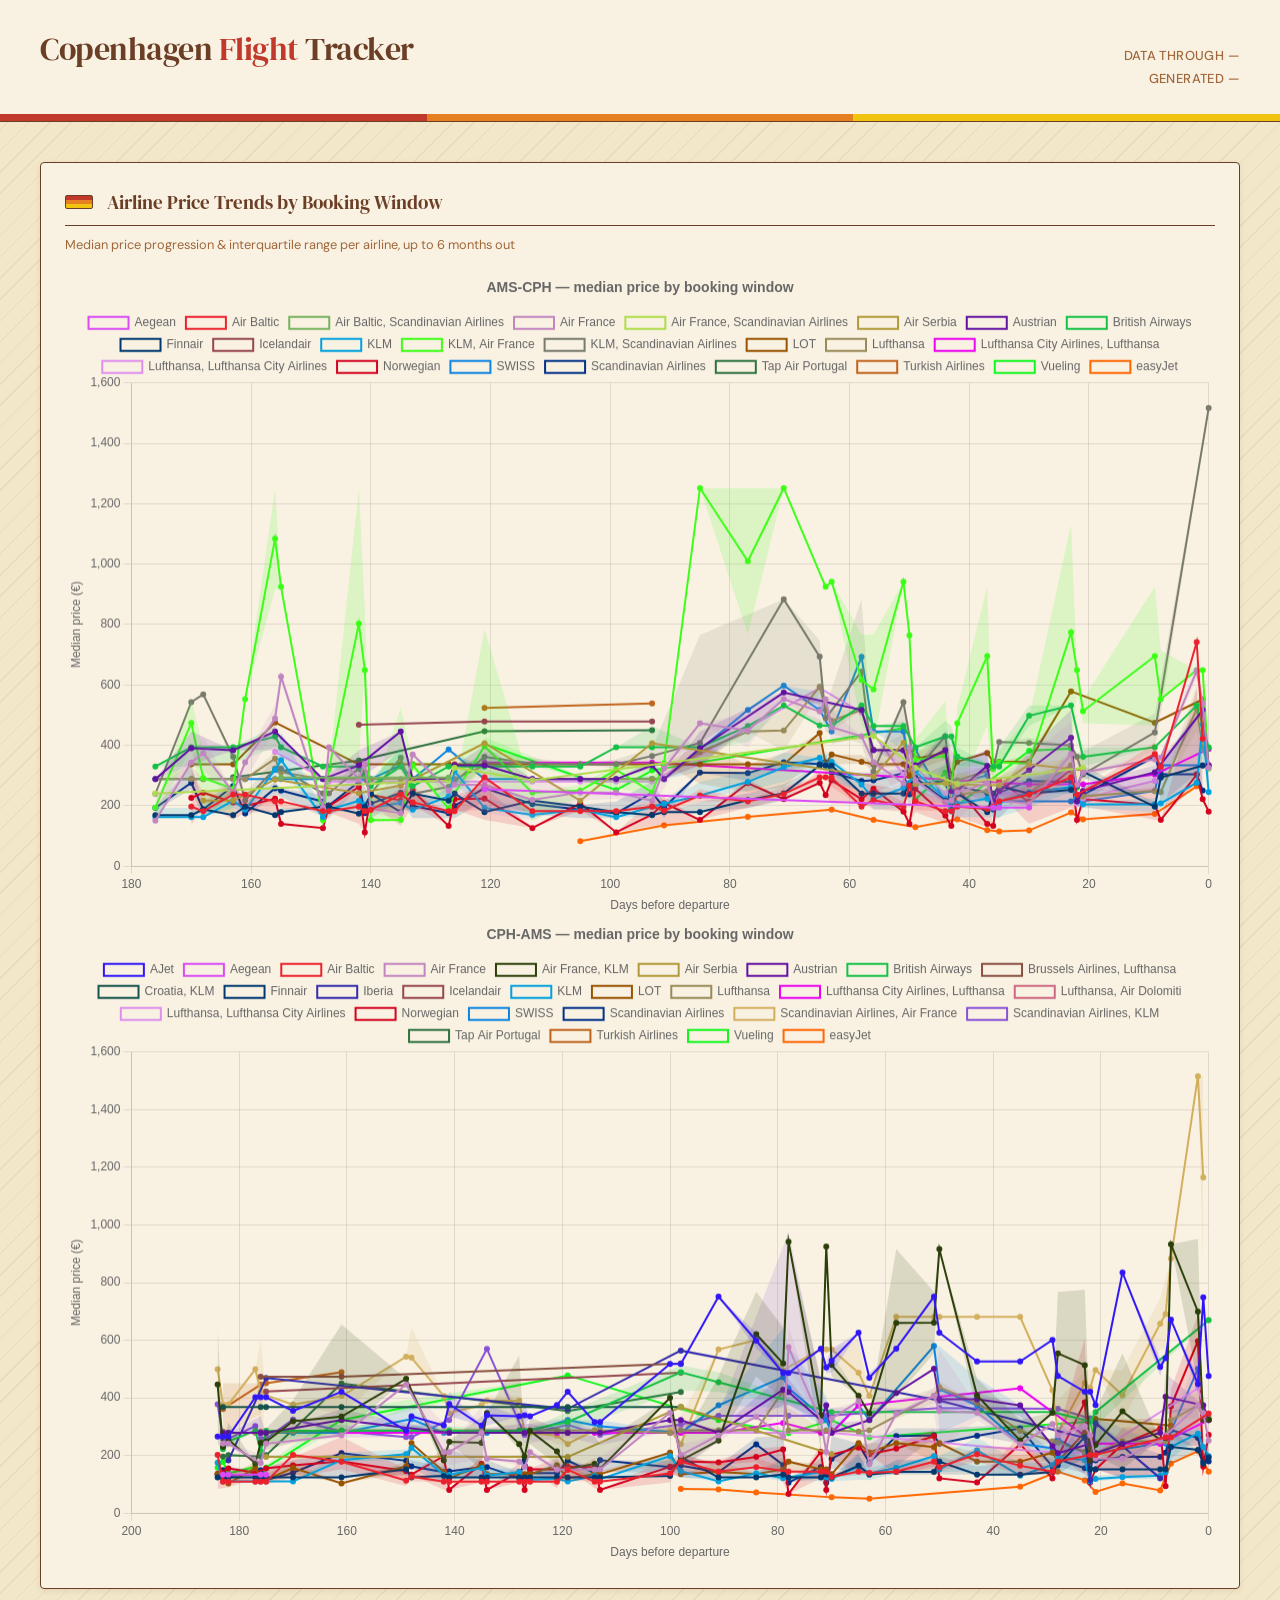
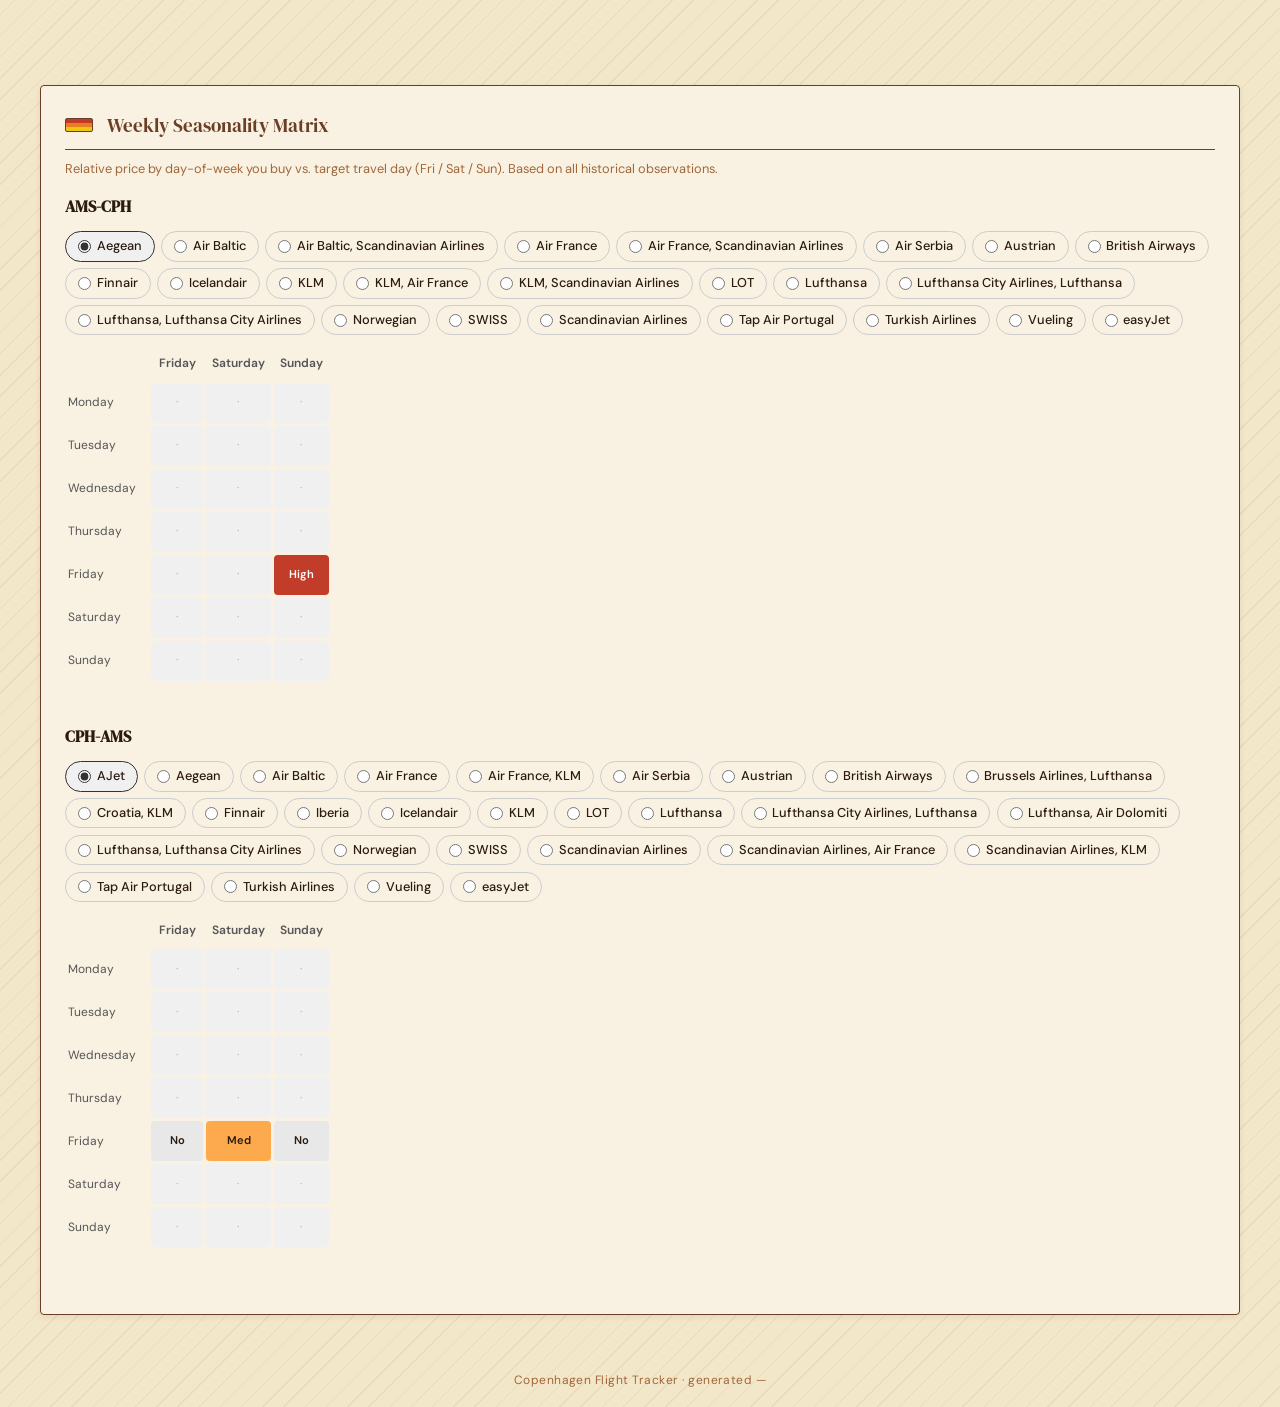
==== commit 8ecbb7ea: "chore: regenerate frontend with airline matrix Co-Authored-By: Claude Sonnet 4.6 <noreply@anthropic." ====
--- a/frontend/airlines.html
+++ b/frontend/airlines.html
@@ -488,6 +488,102 @@
 body, .panel, .pairs-table, .calendar, .hero-card, .verdict-card {
   -webkit-text-fill-color: currentColor;
 }
+
+/* ─── Airline Seasonality Matrix ─────────────────────────────────────────── */
+
+.matrix-section {
+  margin-top: 2rem;
+}
+
+.matrix-route-block {
+  margin-bottom: 2.5rem;
+}
+
+.matrix-route-block h3 {
+  font-size: 1rem;
+  font-weight: 600;
+  margin-bottom: 0.75rem;
+  color: var(--color-text, #1a1a1a);
+}
+
+.airline-selector-group {
+  display: flex;
+  flex-wrap: wrap;
+  gap: 0.4rem;
+  margin-bottom: 1rem;
+}
+
+.airline-selector-group label {
+  display: inline-flex;
+  align-items: center;
+  gap: 0.35rem;
+  padding: 0.25rem 0.75rem;
+  border: 1.5px solid #ccc;
+  border-radius: 999px;
+  font-size: 0.8rem;
+  font-weight: 500;
+  cursor: pointer;
+  transition: border-color 0.15s, background 0.15s;
+  user-select: none;
+}
+
+.airline-selector-group input[type="radio"] {
+  accent-color: #333;
+  width: 13px;
+  height: 13px;
+}
+
+.airline-selector-group label:has(input:checked) {
+  border-color: #333;
+  background: #f0f0f0;
+}
+
+.airline-matrix {
+  overflow-x: auto;
+}
+
+.matrix-table {
+  border-collapse: separate;
+  border-spacing: 3px;
+  font-size: 0.75rem;
+}
+
+.matrix-table th {
+  font-weight: 600;
+  font-size: 0.75rem;
+  padding: 0 6px 6px;
+  text-align: center;
+  color: #555;
+}
+
+.matrix-table th:first-child {
+  text-align: left;
+  min-width: 80px;
+}
+
+.matrix-cell {
+  width: 52px;
+  height: 40px;
+  text-align: center;
+  vertical-align: middle;
+  border-radius: 4px;
+  font-size: 0.7rem;
+  font-weight: 600;
+  cursor: default;
+}
+
+.matrix-cell--empty {
+  background: #f0f0f0;
+  color: #bbb;
+  font-size: 0.65rem;
+}
+
+.matrix-buy-label {
+  font-size: 0.75rem;
+  color: #555;
+  padding-right: 8px;
+  white-space: nowrap;
+}
 </style>
 </head>
 <body>
@@ -515,6 +611,12 @@
       <div class="chart-wrap"><canvas id="airline-trend-out" role="img" aria-label="CPH to AMS price trends by airline"></canvas></div>
       <div class="chart-wrap"><canvas id="airline-trend-back" role="img" aria-label="AMS to CPH price trends by airline"></canvas></div>
     </section>
+
+    <section class="panel matrix-section" aria-label="Weekly seasonality matrix">
+      <h2 class="panel__heading">Weekly Seasonality Matrix</h2>
+      <p class="panel__subtitle">Relative price by day-of-week you buy vs. target travel day (Fri / Sat / Sun). Based on all historical observations.</p>
+      <div id="airline-matrix-container"></div>
+    </section>
   </main>
 
   <!-- frontend/footer.html -->
@@ -523,7 +625,8 @@
 </footer>
 
 
-  <script type="application/json" id="DATA_AIRLINE_TRENDS"></script>
+  <script type="application/json" id="DATA_AIRLINE_TRENDS">{"AMS-CPH":[{"airline":"Aegean","color":"#d94bf4","series":[{"days_before":121,"median_cents":25400,"p25_cents":25400,"p75_cents":25400,"sample_count":2},{"days_before":36,"median_cents":19400,"p25_cents":19400,"p75_cents":19400,"sample_count":2},{"days_before":35,"median_cents":19400,"p25_cents":19400,"p75_cents":19400,"sample_count":2},{"days_before":30,"median_cents":19400,"p25_cents":19400,"p75_cents":19400,"sample_count":2}]},{"airline":"Air Baltic","color":"#ec212d","series":[{"days_before":170,"median_cents":19700,"p25_cents":19700,"p75_cents":19700,"sample_count":2},{"days_before":168,"median_cents":18200,"p25_cents":18200,"p75_cents":18200,"sample_count":4},{"days_before":163,"median_cents":23700,"p25_cents":23700,"p75_cents":25650,"sample_count":6},{"days_before":161,"median_cents":23700,"p25_cents":19875,"p75_cents":23700,"sample_count":6},{"days_before":156,"median_cents":21500,"p25_cents":20675,"p75_cents":21500,"sample_count":8},{"days_before":155,"median_cents":21500,"p25_cents":19325,"p75_cents":21500,"sample_count":6},{"days_before":148,"median_cents":18200,"p25_cents":18200,"p75_cents":18200,"sample_count":4},{"days_before":147,"median_cents":18200,"p25_cents":18200,"p75_cents":18500,"sample_count":6},{"days_before":142,"median_cents":19700,"p25_cents":19700,"p75_cents":20100,"sample_count":12},{"days_before":141,"median_cents":18200,"p25_cents":18200,"p75_cents":18200,"sample_count":2},{"days_before":140,"median_cents":18600,"p25_cents":18200,"p75_cents":18600,"sample_count":10},{"days_before":135,"median_cents":23700,"p25_cents":18600,"p75_cents":26300,"sample_count":10},{"days_before":133,"median_cents":21150,"p25_cents":18600,"p75_cents":23700,"sample_count":8},{"days_before":127,"median_cents":18200,"p25_cents":18200,"p75_cents":18200,"sample_count":4},{"days_before":126,"median_cents":18200,"p25_cents":18200,"p75_cents":18500,"sample_count":6},{"days_before":121,"median_cents":29400,"p25_cents":18600,"p75_cents":29400,"sample_count":10},{"days_before":113,"median_cents":18200,"p25_cents":18200,"p75_cents":18200,"sample_count":4},{"days_before":105,"median_cents":18200,"p25_cents":18200,"p75_cents":18600,"sample_count":10},{"days_before":99,"median_cents":18200,"p25_cents":18200,"p75_cents":18200,"sample_count":4},{"days_before":93,"median_cents":19700,"p25_cents":18600,"p75_cents":21500,"sample_count":12},{"days_before":91,"median_cents":18400,"p25_cents":18200,"p75_cents":18600,"sample_count":4},{"days_before":85,"median_cents":23400,"p25_cents":21500,"p75_cents":25550,"sample_count":8},{"days_before":77,"median_cents":21500,"p25_cents":21500,"p75_cents":22100,"sample_count":14},{"days_before":71,"median_cents":23900,"p25_cents":23700,"p75_cents":26300,"sample_count":12},{"days_before":65,"median_cents":29400,"p25_cents":28625,"p75_cents":29500,"sample_count":16},{"days_before":64,"median_cents":29400,"p25_cents":29400,"p75_cents":31900,"sample_count":10},{"days_before":63,"median_cents":29300,"p25_cents":26300,"p75_cents":29700,"sample_count":14},{"days_before":58,"median_cents":19700,"p25_cents":19700,"p75_cents":24650,"sample_count":6},{"days_before":56,"median_cents":21900,"p25_cents":21500,"p75_cents":26050,"sample_count":14},{"days_before":51,"median_cents":19700,"p25_cents":19700,"p75_cents":21500,"sample_count":14},{"days_before":50,"median_cents":26700,"p25_cents":24650,"p75_cents":27675,"sample_count":8},{"days_before":49,"median_cents":21500,"p25_cents":18575,"p75_cents":25000,"sample_count":14},{"days_before":44,"median_cents":18200,"p25_cents":18200,"p75_cents":21500,"sample_count":12},{"days_before":43,"median_cents":18200,"p25_cents":18200,"p75_cents":19225,"sample_count":8},{"days_before":42,"median_cents":19700,"p25_cents":19700,"p75_cents":21500,"sample_count":10},{"days_before":37,"median_cents":18950,"p25_cents":18200,"p75_cents":19700,"sample_count":4},{"days_before":36,"median_cents":19700,"p25_cents":18575,"p75_cents":21050,"sample_count":6},{"days_before":35,"median_cents":21500,"p25_cents":21500,"p75_cents":21500,"sample_count":2},{"days_before":30,"median_cents":23700,"p25_cents":21500,"p75_cents":27100,"sample_count":10},{"days_before":23,"median_cents":29400,"p25_cents":27975,"p75_cents":30250,"sample_count":8},{"days_before":22,"median_cents":23700,"p25_cents":23700,"p75_cents":23700,"sample_count":4},{"days_before":9,"median_cents":37100,"p25_cents":37100,"p75_cents":40925,"sample_count":6},{"days_before":8,"median_cents":32800,"p25_cents":32800,"p75_cents":32800,"sample_count":2},{"days_before":2,"median_cents":74200,"p25_cents":74200,"p75_cents":74200,"sample_count":2},{"days_before":1,"median_cents":42200,"p25_cents":42200,"p75_cents":42200,"sample_count":2}]},{"airline":"Air Baltic, Scandinavian Airlines","color":"#77b25e","series":[{"days_before":155,"median_cents":29300,"p25_cents":29300,"p75_cents":29300,"sample_count":2},{"days_before":127,"median_cents":29300,"p25_cents":29300,"p75_cents":29300,"sample_count":2}]},{"airline":"Air France","color":"#c185bf","series":[{"days_before":176,"median_cents":15100,"p25_cents":15100,"p75_cents":23800,"sample_count":10},{"days_before":170,"median_cents":34350,"p25_cents":33400,"p75_cents":35300,"sample_count":4},{"days_before":168,"median_cents":37450,"p25_cents":31900,"p75_cents":43000,"sample_count":4},{"days_before":163,"median_cents":24400,"p25_cents":21700,"p75_cents":24400,"sample_count":18},{"days_before":161,"median_cents":34400,"p25_cents":28625,"p75_cents":36050,"sample_count":6},{"days_before":156,"median_cents":48900,"p25_cents":44900,"p75_cents":53400,"sample_count":8},{"days_before":155,"median_cents":62750,"p25_cents":61100,"p75_cents":64400,"sample_count":4},{"days_before":148,"median_cents":19500,"p25_cents":19500,"p75_cents":21700,"sample_count":18},{"days_before":147,"median_cents":39400,"p25_cents":25750,"p75_cents":40300,"sample_count":6},{"days_before":142,"median_cents":28850,"p25_cents":24650,"p75_cents":32350,"sample_count":16},{"days_before":141,"median_cents":33900,"p25_cents":33900,"p75_cents":33900,"sample_count":2},{"days_before":140,"median_cents":19000,"p25_cents":17500,"p75_cents":19500,"sample_count":10},{"days_before":135,"median_cents":17600,"p25_cents":15775,"p75_cents":34275,"sample_count":14},{"days_before":133,"median_cents":37000,"p25_cents":36600,"p75_cents":37400,"sample_count":4},{"days_before":127,"median_cents":25050,"p25_cents":22100,"p75_cents":26825,"sample_count":8},{"days_before":126,"median_cents":27000,"p25_cents":23700,"p75_cents":31350,"sample_count":6},{"days_before":121,"median_cents":26850,"p25_cents":17600,"p75_cents":27500,"sample_count":12},{"days_before":113,"median_cents":21950,"p25_cents":15200,"p75_cents":29700,"sample_count":12},{"days_before":105,"median_cents":24400,"p25_cents":21700,"p75_cents":24400,"sample_count":18},{"days_before":99,"median_cents":24400,"p25_cents":22375,"p75_cents":24400,"sample_count":14},{"days_before":93,"median_cents":21700,"p25_cents":19500,"p75_cents":24400,"sample_count":18},{"days_before":91,"median_cents":32300,"p25_cents":25700,"p75_cents":34625,"sample_count":6},{"days_before":85,"median_cents":47300,"p25_cents":47300,"p75_cents":47300,"sample_count":2},{"days_before":77,"median_cents":44900,"p25_cents":39400,"p75_cents":50400,"sample_count":4},{"days_before":71,"median_cents":55300,"p25_cents":55300,"p75_cents":55300,"sample_count":2},{"days_before":65,"median_cents":51200,"p25_cents":46600,"p75_cents":55800,"sample_count":4},{"days_before":64,"median_cents":55300,"p25_cents":55300,"p75_cents":55300,"sample_count":2},{"days_before":63,"median_cents":46000,"p25_cents":40300,"p75_cents":51700,"sample_count":4},{"days_before":58,"median_cents":43000,"p25_cents":43000,"p75_cents":43000,"sample_count":2},{"days_before":56,"median_cents":34400,"p25_cents":34025,"p75_cents":35150,"sample_count":6},{"days_before":51,"median_cents":27500,"p25_cents":21800,"p75_cents":33500,"sample_count":10},{"days_before":50,"median_cents":39250,"p25_cents":38800,"p75_cents":39700,"sample_count":4},{"days_before":49,"median_cents":28400,"p25_cents":25925,"p75_cents":31450,"sample_count":8},{"days_before":44,"median_cents":21200,"p25_cents":17500,"p75_cents":24400,"sample_count":18},{"days_before":43,"median_cents":21700,"p25_cents":21700,"p75_cents":28075,"sample_count":14},{"days_before":42,"median_cents":24450,"p25_cents":15200,"p75_cents":31500,"sample_count":12},{"days_before":37,"median_cents":27500,"p25_cents":24500,"p75_cents":28850,"sample_count":6},{"days_before":36,"median_cents":19800,"p25_cents":19500,"p75_cents":24400,"sample_count":10},{"days_before":35,"median_cents":21700,"p25_cents":21700,"p75_cents":29350,"sample_count":14},{"days_before":30,"median_cents":20650,"p25_cents":19500,"p75_cents":36600,"sample_count":12},{"days_before":23,"median_cents":37100,"p25_cents":27500,"p75_cents":47800,"sample_count":12},{"days_before":22,"median_cents":26850,"p25_cents":26200,"p75_cents":27500,"sample_count":4},{"days_before":21,"median_cents":31000,"p25_cents":31000,"p75_cents":31000,"sample_count":2},{"days_before":9,"median_cents":35400,"p25_cents":33450,"p75_cents":37450,"sample_count":14},{"days_before":8,"median_cents":36000,"p25_cents":35400,"p75_cents":36600,"sample_count":4},{"days_before":2,"median_cents":64650,"p25_cents":62250,"p75_cents":67700,"sample_count":8},{"days_before":1,"median_cents":53850,"p25_cents":50100,"p75_cents":57600,"sample_count":4},{"days_before":0,"median_cents":32550,"p25_cents":30625,"p75_cents":33450,"sample_count":8}]},{"airline":"Air France, Scandinavian Airlines","color":"#aedc4a","series":[{"days_before":176,"median_cents":24000,"p25_cents":24000,"p75_cents":24000,"sample_count":4},{"days_before":127,"median_cents":28400,"p25_cents":28400,"p75_cents":28400,"sample_count":2},{"days_before":126,"median_cents":32600,"p25_cents":32600,"p75_cents":32600,"sample_count":2},{"days_before":113,"median_cents":28400,"p25_cents":28400,"p75_cents":28400,"sample_count":2},{"days_before":56,"median_cents":43100,"p25_cents":43100,"p75_cents":43100,"sample_count":2},{"days_before":49,"median_cents":32600,"p25_cents":32600,"p75_cents":32600,"sample_count":2},{"days_before":42,"median_cents":27250,"p25_cents":24100,"p75_cents":30400,"sample_count":4},{"days_before":21,"median_cents":32600,"p25_cents":32600,"p75_cents":32600,"sample_count":2}]},{"airline":"Air Serbia","color":"#b09939","series":[{"days_before":168,"median_cents":21700,"p25_cents":21700,"p75_cents":21700,"sample_count":2},{"days_before":163,"median_cents":21700,"p25_cents":21700,"p75_cents":21700,"sample_count":2},{"days_before":156,"median_cents":28700,"p25_cents":28700,"p75_cents":28700,"sample_count":2},{"days_before":142,"median_cents":24200,"p25_cents":24200,"p75_cents":24200,"sample_count":2},{"days_before":135,"median_cents":26700,"p25_cents":26700,"p75_cents":26700,"sample_count":2},{"days_before":121,"median_cents":40700,"p25_cents":40700,"p75_cents":40700,"sample_count":2},{"days_before":105,"median_cents":21700,"p25_cents":21700,"p75_cents":21700,"sample_count":2},{"days_before":93,"median_cents":40700,"p25_cents":40700,"p75_cents":40700,"sample_count":2},{"days_before":56,"median_cents":29700,"p25_cents":29700,"p75_cents":29700,"sample_count":2},{"days_before":51,"median_cents":40900,"p25_cents":40900,"p75_cents":40900,"sample_count":2},{"days_before":49,"median_cents":27200,"p25_cents":27200,"p75_cents":27200,"sample_count":2},{"days_before":44,"median_cents":27400,"p25_cents":27400,"p75_cents":27400,"sample_count":2},{"days_before":42,"median_cents":27050,"p25_cents":23700,"p75_cents":30400,"sample_count":4},{"days_before":35,"median_cents":26800,"p25_cents":23900,"p75_cents":29700,"sample_count":4},{"days_before":30,"median_cents":33700,"p25_cents":33700,"p75_cents":33700,"sample_count":2},{"days_before":21,"median_cents":31700,"p25_cents":27200,"p75_cents":36200,"sample_count":4}]},{"airline":"Austrian","color":"#6112a1","series":[{"days_before":176,"median_cents":28800,"p25_cents":28800,"p75_cents":28800,"sample_count":2},{"days_before":170,"median_cents":39000,"p25_cents":33400,"p75_cents":44600,"sample_count":4},{"days_before":163,"median_cents":38400,"p25_cents":38400,"p75_cents":38400,"sample_count":2},{"days_before":156,"median_cents":44600,"p25_cents":38400,"p75_cents":44600,"sample_count":10},{"days_before":148,"median_cents":28800,"p25_cents":28800,"p75_cents":28800,"sample_count":4},{"days_before":142,"median_cents":33400,"p25_cents":28800,"p75_cents":38400,"sample_count":16},{"days_before":135,"median_cents":44600,"p25_cents":38400,"p75_cents":44600,"sample_count":10},{"days_before":133,"median_cents":28800,"p25_cents":28800,"p75_cents":28800,"sample_count":2},{"days_before":127,"median_cents":28800,"p25_cents":28800,"p75_cents":28800,"sample_count":8},{"days_before":126,"median_cents":33400,"p25_cents":33400,"p75_cents":33400,"sample_count":2},{"days_before":121,"median_cents":33400,"p25_cents":33400,"p75_cents":39950,"sample_count":16},{"days_before":113,"median_cents":28800,"p25_cents":28800,"p75_cents":28800,"sample_count":4},{"days_before":105,"median_cents":28800,"p25_cents":28800,"p75_cents":28800,"sample_count":2},{"days_before":99,"median_cents":28800,"p25_cents":28800,"p75_cents":28800,"sample_count":4},{"days_before":93,"median_cents":33400,"p25_cents":32250,"p75_cents":35175,"sample_count":16},{"days_before":91,"median_cents":28800,"p25_cents":28800,"p75_cents":28800,"sample_count":2},{"days_before":85,"median_cents":39000,"p25_cents":33400,"p75_cents":44600,"sample_count":4},{"days_before":71,"median_cents":57500,"p25_cents":55350,"p75_cents":58100,"sample_count":8},{"days_before":58,"median_cents":51700,"p25_cents":51700,"p75_cents":51700,"sample_count":2},{"days_before":56,"median_cents":38400,"p25_cents":38400,"p75_cents":38400,"sample_count":2},{"days_before":51,"median_cents":38400,"p25_cents":33400,"p75_cents":38400,"sample_count":10},{"days_before":50,"median_cents":33400,"p25_cents":33400,"p75_cents":33400,"sample_count":2},{"days_before":49,"median_cents":33400,"p25_cents":33400,"p75_cents":33400,"sample_count":2},{"days_before":44,"median_cents":38400,"p25_cents":28275,"p75_cents":44600,"sample_count":14},{"days_before":43,"median_cents":24900,"p25_cents":24900,"p75_cents":38400,"sample_count":18},{"days_before":42,"median_cents":24900,"p25_cents":24900,"p75_cents":35025,"sample_count":14},{"days_before":37,"median_cents":33200,"p25_cents":28800,"p75_cents":38400,"sample_count":12},{"days_before":36,"median_cents":21500,"p25_cents":21500,"p75_cents":21500,"sample_count":20},{"days_before":35,"median_cents":24900,"p25_cents":21500,"p75_cents":24900,"sample_count":18},{"days_before":30,"median_cents":31850,"p25_cents":21500,"p75_cents":38400,"sample_count":16},{"days_before":23,"median_cents":42550,"p25_cents":31275,"p75_cents":51700,"sample_count":8},{"days_before":22,"median_cents":21500,"p25_cents":21500,"p75_cents":21500,"sample_count":20},{"days_before":21,"median_cents":24900,"p25_cents":24900,"p75_cents":27000,"sample_count":10},{"days_before":9,"median_cents":31100,"p25_cents":24900,"p75_cents":33400,"sample_count":12},{"days_before":1,"median_cents":51700,"p25_cents":51700,"p75_cents":51700,"sample_count":2},{"days_before":0,"median_cents":33400,"p25_cents":33400,"p75_cents":33400,"sample_count":2}]},{"airline":"British Airways","color":"#16c047","series":[{"days_before":176,"median_cents":33000,"p25_cents":33000,"p75_cents":33000,"sample_count":8},{"days_before":170,"median_cents":39400,"p25_cents":33000,"p75_cents":39400,"sample_count":22},{"days_before":163,"median_cents":39400,"p25_cents":34000,"p75_cents":39400,"sample_count":12},{"days_before":156,"median_cents":42900,"p25_cents":39400,"p75_cents":46400,"sample_count":12},{"days_before":155,"median_cents":39400,"p25_cents":39400,"p75_cents":39400,"sample_count":2},{"days_before":148,"median_cents":33000,"p25_cents":33000,"p75_cents":33000,"sample_count":6},{"days_before":142,"median_cents":33000,"p25_cents":30100,"p75_cents":34600,"sample_count":32},{"days_before":140,"median_cents":26500,"p25_cents":26500,"p75_cents":28125,"sample_count":8},{"days_before":135,"median_cents":33000,"p25_cents":33000,"p75_cents":39400,"sample_count":18},{"days_before":133,"median_cents":26500,"p25_cents":26500,"p75_cents":26500,"sample_count":2},{"days_before":127,"median_cents":33000,"p25_cents":33000,"p75_cents":33000,"sample_count":4},{"days_before":121,"median_cents":33000,"p25_cents":33000,"p75_cents":36475,"sample_count":24},{"days_before":113,"median_cents":33000,"p25_cents":33000,"p75_cents":33000,"sample_count":8},{"days_before":105,"median_cents":33000,"p25_cents":33000,"p75_cents":33000,"sample_count":4},{"days_before":99,"median_cents":39400,"p25_cents":39400,"p75_cents":39400,"sample_count":2},{"days_before":93,"median_cents":39400,"p25_cents":39400,"p75_cents":46400,"sample_count":12},{"days_before":85,"median_cents":39400,"p25_cents":38425,"p75_cents":39400,"sample_count":8},{"days_before":77,"median_cents":46400,"p25_cents":41150,"p75_cents":46400,"sample_count":6},{"days_before":71,"median_cents":53200,"p25_cents":53200,"p75_cents":53200,"sample_count":2},{"days_before":65,"median_cents":46550,"p25_cents":46400,"p75_cents":48475,"sample_count":16},{"days_before":63,"median_cents":46400,"p25_cents":46400,"p75_cents":46400,"sample_count":2},{"days_before":58,"median_cents":53200,"p25_cents":53200,"p75_cents":53200,"sample_count":2},{"days_before":56,"median_cents":46400,"p25_cents":46400,"p75_cents":46400,"sample_count":2},{"days_before":51,"median_cents":46400,"p25_cents":44650,"p75_cents":48100,"sample_count":8},{"days_before":49,"median_cents":39400,"p25_cents":39400,"p75_cents":39400,"sample_count":4},{"days_before":44,"median_cents":42900,"p25_cents":39400,"p75_cents":48100,"sample_count":8},{"days_before":43,"median_cents":42900,"p25_cents":39400,"p75_cents":46400,"sample_count":4},{"days_before":42,"median_cents":36200,"p25_cents":33000,"p75_cents":39400,"sample_count":8},{"days_before":36,"median_cents":33000,"p25_cents":33000,"p75_cents":33000,"sample_count":4},{"days_before":35,"median_cents":33000,"p25_cents":33000,"p75_cents":39400,"sample_count":10},{"days_before":30,"median_cents":49800,"p25_cents":46400,"p75_cents":53200,"sample_count":4},{"days_before":23,"median_cents":53200,"p25_cents":53200,"p75_cents":53200,"sample_count":2},{"days_before":21,"median_cents":36200,"p25_cents":33000,"p75_cents":39400,"sample_count":8},{"days_before":9,"median_cents":39400,"p25_cents":39400,"p75_cents":39400,"sample_count":10},{"days_before":2,"median_cents":53200,"p25_cents":53200,"p75_cents":53200,"sample_count":4},{"days_before":0,"median_cents":39400,"p25_cents":39400,"p75_cents":39400,"sample_count":2}]},{"airline":"Finnair","color":"#00386F","series":[{"days_before":176,"median_cents":16900,"p25_cents":16900,"p75_cents":16900,"sample_count":6},{"days_before":170,"median_cents":16900,"p25_cents":16900,"p75_cents":16900,"sample_count":8},{"days_before":168,"median_cents":18800,"p25_cents":17900,"p75_cents":19700,"sample_count":4},{"days_before":163,"median_cents":16900,"p25_cents":16900,"p75_cents":16900,"sample_count":10},{"days_before":161,"median_cents":19700,"p25_cents":19700,"p75_cents":19700,"sample_count":2},{"days_before":156,"median_cents":16900,"p25_cents":16900,"p75_cents":17900,"sample_count":18},{"days_before":155,"median_cents":17900,"p25_cents":17900,"p75_cents":19250,"sample_count":6},{"days_before":148,"median_cents":19700,"p25_cents":19700,"p75_cents":19700,"sample_count":2},{"days_before":147,"median_cents":19700,"p25_cents":19700,"p75_cents":19700,"sample_count":2},{"days_before":142,"median_cents":17400,"p25_cents":16900,"p75_cents":17900,"sample_count":8},{"days_before":141,"median_cents":19700,"p25_cents":19700,"p75_cents":19700,"sample_count":2},{"days_before":140,"median_cents":24000,"p25_cents":24000,"p75_cents":24000,"sample_count":2},{"days_before":135,"median_cents":17900,"p25_cents":17900,"p75_cents":17900,"sample_count":8},{"days_before":133,"median_cents":24000,"p25_cents":24000,"p75_cents":24000,"sample_count":2},{"days_before":127,"median_cents":21700,"p25_cents":21700,"p75_cents":21700,"sample_count":2},{"days_before":126,"median_cents":24000,"p25_cents":24000,"p75_cents":24000,"sample_count":2},{"days_before":121,"median_cents":17900,"p25_cents":17900,"p75_cents":17900,"sample_count":8},{"days_before":113,"median_cents":21700,"p25_cents":21700,"p75_cents":21700,"sample_count":2},{"days_before":105,"median_cents":19700,"p25_cents":19700,"p75_cents":19700,"sample_count":2},{"days_before":99,"median_cents":17900,"p25_cents":17900,"p75_cents":17900,"sample_count":8},{"days_before":93,"median_cents":16900,"p25_cents":16900,"p75_cents":16900,"sample_count":10},{"days_before":91,"median_cents":17900,"p25_cents":17900,"p75_cents":17900,"sample_count":2},{"days_before":85,"median_cents":17900,"p25_cents":17900,"p75_cents":21350,"sample_count":14},{"days_before":77,"median_cents":21850,"p25_cents":19250,"p75_cents":24075,"sample_count":8},{"days_before":71,"median_cents":24100,"p25_cents":21700,"p75_cents":27200,"sample_count":8},{"days_before":65,"median_cents":33300,"p25_cents":33300,"p75_cents":33300,"sample_count":6},{"days_before":64,"median_cents":33300,"p25_cents":33300,"p75_cents":37125,"sample_count":8},{"days_before":63,"median_cents":33300,"p25_cents":30300,"p75_cents":33300,"sample_count":6},{"days_before":58,"median_cents":24000,"p25_cents":24000,"p75_cents":24000,"sample_count":2},{"days_before":56,"median_cents":24000,"p25_cents":24000,"p75_cents":24625,"sample_count":8},{"days_before":51,"median_cents":24000,"p25_cents":24000,"p75_cents":24000,"sample_count":12},{"days_before":50,"median_cents":26500,"p25_cents":26500,"p75_cents":26500,"sample_count":10},{"days_before":49,"median_cents":29300,"p25_cents":29300,"p75_cents":29300,"sample_count":2},{"days_before":44,"median_cents":21700,"p25_cents":21200,"p75_cents":21700,"sample_count":8},{"days_before":43,"median_cents":21700,"p25_cents":21700,"p75_cents":22275,"sample_count":8},{"days_before":42,"median_cents":24000,"p25_cents":24000,"p75_cents":25875,"sample_count":6},{"days_before":37,"median_cents":17900,"p25_cents":17900,"p75_cents":17900,"sample_count":2},{"days_before":36,"median_cents":24000,"p25_cents":24000,"p75_cents":24000,"sample_count":6},{"days_before":35,"median_cents":26500,"p25_cents":26500,"p75_cents":26500,"sample_count":4},{"days_before":30,"median_cents":24000,"p25_cents":24000,"p75_cents":24625,"sample_count":8},{"days_before":23,"median_cents":25250,"p25_cents":24000,"p75_cents":26500,"sample_count":4},{"days_before":22,"median_cents":26500,"p25_cents":26500,"p75_cents":26500,"sample_count":2},{"days_before":21,"median_cents":31300,"p25_cents":29300,"p75_cents":33300,"sample_count":4},{"days_before":9,"median_cents":19700,"p25_cents":19700,"p75_cents":21200,"sample_count":6},{"days_before":8,"median_cents":29300,"p25_cents":29300,"p75_cents":29300,"sample_count":2},{"days_before":1,"median_cents":33300,"p25_cents":33300,"p75_cents":33300,"sample_count":4}]},{"airline":"Icelandair","color":"#964650","series":[{"days_before":142,"median_cents":46800,"p25_cents":46800,"p75_cents":46800,"sample_count":2},{"days_before":121,"median_cents":47900,"p25_cents":47900,"p75_cents":47900,"sample_count":2},{"days_before":93,"median_cents":47900,"p25_cents":47900,"p75_cents":47900,"sample_count":2}]},{"airline":"KLM","color":"#00A1DE","series":[{"days_before":176,"median_cents":16200,"p25_cents":16200,"p75_cents":19300,"sample_count":11},{"days_before":170,"median_cents":16200,"p25_cents":16200,"p75_cents":19300,"sample_count":12},{"days_before":168,"median_cents":16200,"p25_cents":16200,"p75_cents":18700,"sample_count":11},{"days_before":163,"median_cents":21700,"p25_cents":19300,"p75_cents":24500,"sample_count":12},{"days_before":161,"median_cents":18700,"p25_cents":17450,"p75_cents":18700,"sample_count":11},{"days_before":156,"median_cents":31900,"p25_cents":29600,"p75_cents":31900,"sample_count":11},{"days_before":155,"median_cents":35100,"p25_cents":31650,"p75_cents":44400,"sample_count":11},{"days_before":148,"median_cents":16200,"p25_cents":16200,"p75_cents":18700,"sample_count":11},{"days_before":147,"median_cents":18700,"p25_cents":17450,"p75_cents":18700,"sample_count":11},{"days_before":142,"median_cents":21650,"p25_cents":18700,"p75_cents":24500,"sample_count":12},{"days_before":141,"median_cents":20350,"p25_cents":17000,"p75_cents":24100,"sample_count":12},{"days_before":140,"median_cents":19300,"p25_cents":19300,"p75_cents":19300,"sample_count":11},{"days_before":135,"median_cents":20950,"p25_cents":18100,"p75_cents":22600,"sample_count":12},{"days_before":133,"median_cents":18700,"p25_cents":18700,"p75_cents":18700,"sample_count":11},{"days_before":127,"median_cents":23100,"p25_cents":22250,"p75_cents":26300,"sample_count":11},{"days_before":126,"median_cents":31400,"p25_cents":27000,"p75_cents":31900,"sample_count":11},{"days_before":121,"median_cents":19300,"p25_cents":19300,"p75_cents":22600,"sample_count":11},{"days_before":113,"median_cents":17000,"p25_cents":16200,"p75_cents":18700,"sample_count":11},{"days_before":105,"median_cents":18700,"p25_cents":18700,"p75_cents":18700,"sample_count":11},{"days_before":99,"median_cents":16200,"p25_cents":16200,"p75_cents":18700,"sample_count":11},{"days_before":93,"median_cents":19700,"p25_cents":16200,"p75_cents":20700,"sample_count":12},{"days_before":91,"median_cents":20700,"p25_cents":19000,"p75_cents":20700,"sample_count":11},{"days_before":85,"median_cents":23350,"p25_cents":22600,"p75_cents":27900,"sample_count":12},{"days_before":77,"median_cents":27900,"p25_cents":24950,"p75_cents":31400,"sample_count":11},{"days_before":71,"median_cents":32800,"p25_cents":27900,"p75_cents":37600,"sample_count":11},{"days_before":65,"median_cents":35900,"p25_cents":32800,"p75_cents":35900,"sample_count":11},{"days_before":64,"median_cents":33400,"p25_cents":31900,"p75_cents":37600,"sample_count":12},{"days_before":63,"median_cents":34550,"p25_cents":27600,"p75_cents":35900,"sample_count":12},{"days_before":58,"median_cents":27050,"p25_cents":25000,"p75_cents":27900,"sample_count":12},{"days_before":56,"median_cents":22300,"p25_cents":18700,"p75_cents":25000,"sample_count":11},{"days_before":51,"median_cents":25850,"p25_cents":19300,"p75_cents":27600,"sample_count":12},{"days_before":50,"median_cents":27600,"p25_cents":23800,"p75_cents":27900,"sample_count":11},{"days_before":49,"median_cents":31400,"p25_cents":21900,"p75_cents":32800,"sample_count":11},{"days_before":44,"median_cents":22300,"p25_cents":20700,"p75_cents":24100,"sample_count":11},{"days_before":43,"median_cents":18150,"p25_cents":16200,"p75_cents":20700,"sample_count":12},{"days_before":42,"median_cents":20700,"p25_cents":16200,"p75_cents":21900,"sample_count":11},{"days_before":37,"median_cents":22400,"p25_cents":16200,"p75_cents":25700,"sample_count":12},{"days_before":36,"median_cents":19300,"p25_cents":16200,"p75_cents":20700,"sample_count":11},{"days_before":35,"median_cents":20950,"p25_cents":16200,"p75_cents":24100,"sample_count":12},{"days_before":30,"median_cents":24500,"p25_cents":19400,"p75_cents":29600,"sample_count":11},{"days_before":23,"median_cents":26150,"p25_cents":24500,"p75_cents":31400,"sample_count":12},{"days_before":22,"median_cents":22600,"p25_cents":19600,"p75_cents":22600,"sample_count":11},{"days_before":21,"median_cents":20500,"p25_cents":19300,"p75_cents":20700,"sample_count":11},{"days_before":9,"median_cents":20500,"p25_cents":17900,"p75_cents":22600,"sample_count":11},{"days_before":8,"median_cents":20800,"p25_cents":19300,"p75_cents":29600,"sample_count":12},{"days_before":2,"median_cents":27600,"p25_cents":27300,"p75_cents":32800,"sample_count":12},{"days_before":1,"median_cents":46850,"p25_cents":35900,"p75_cents":53100,"sample_count":12},{"days_before":0,"median_cents":24500,"p25_cents":24500,"p75_cents":24500,"sample_count":3}]},{"airline":"KLM, Air France","color":"#3bff15","series":[{"days_before":176,"median_cents":19400,"p25_cents":15100,"p75_cents":19400,"sample_count":10},{"days_before":170,"median_cents":47400,"p25_cents":39600,"p75_cents":55200,"sample_count":4},{"days_before":168,"median_cents":29150,"p25_cents":19500,"p75_cents":38800,"sample_count":4},{"days_before":163,"median_cents":25600,"p25_cents":17525,"p75_cents":25600,"sample_count":14},{"days_before":161,"median_cents":55300,"p25_cents":55300,"p75_cents":55300,"sample_count":2},{"days_before":156,"median_cents":108400,"p25_cents":91600,"p75_cents":125200,"sample_count":4},{"days_before":155,"median_cents":92500,"p25_cents":92500,"p75_cents":92500,"sample_count":4},{"days_before":148,"median_cents":15200,"p25_cents":15200,"p75_cents":16600,"sample_count":12},{"days_before":147,"median_cents":32000,"p25_cents":32000,"p75_cents":32000,"sample_count":2},{"days_before":142,"median_cents":80300,"p25_cents":35400,"p75_cents":125200,"sample_count":4},{"days_before":141,"median_cents":64900,"p25_cents":64900,"p75_cents":84925,"sample_count":6},{"days_before":140,"median_cents":15200,"p25_cents":15125,"p75_cents":21725,"sample_count":6},{"days_before":135,"median_cents":15300,"p25_cents":15225,"p75_cents":52500,"sample_count":6},{"days_before":133,"median_cents":33450,"p25_cents":32000,"p75_cents":34900,"sample_count":4},{"days_before":127,"median_cents":19000,"p25_cents":19000,"p75_cents":33850,"sample_count":6},{"days_before":126,"median_cents":24150,"p25_cents":23200,"p75_cents":25100,"sample_count":4},{"days_before":121,"median_cents":39700,"p25_cents":32575,"p75_cents":78625,"sample_count":6},{"days_before":113,"median_cents":24400,"p25_cents":15100,"p75_cents":24400,"sample_count":10},{"days_before":105,"median_cents":25000,"p25_cents":23000,"p75_cents":27000,"sample_count":4},{"days_before":99,"median_cents":31900,"p25_cents":25600,"p75_cents":33775,"sample_count":6},{"days_before":93,"median_cents":24400,"p25_cents":23800,"p75_cents":32800,"sample_count":10},{"days_before":91,"median_cents":34150,"p25_cents":33900,"p75_cents":34400,"sample_count":4},{"days_before":85,"median_cents":125200,"p25_cents":125200,"p75_cents":125200,"sample_count":4},{"days_before":77,"median_cents":101000,"p25_cents":76800,"p75_cents":125200,"sample_count":4},{"days_before":71,"median_cents":125200,"p25_cents":125200,"p75_cents":125200,"sample_count":2},{"days_before":64,"median_cents":92500,"p25_cents":92500,"p75_cents":92500,"sample_count":4},{"days_before":63,"median_cents":94200,"p25_cents":94200,"p75_cents":94200,"sample_count":2},{"days_before":58,"median_cents":61700,"p25_cents":46600,"p75_cents":76800,"sample_count":4},{"days_before":56,"median_cents":58550,"p25_cents":40300,"p75_cents":76800,"sample_count":4},{"days_before":51,"median_cents":94200,"p25_cents":94200,"p75_cents":94200,"sample_count":2},{"days_before":50,"median_cents":76450,"p25_cents":76100,"p75_cents":76800,"sample_count":4},{"days_before":49,"median_cents":35250,"p25_cents":29050,"p75_cents":42050,"sample_count":8},{"days_before":44,"median_cents":36450,"p25_cents":23000,"p75_cents":54675,"sample_count":8},{"days_before":43,"median_cents":25600,"p25_cents":25600,"p75_cents":29700,"sample_count":10},{"days_before":42,"median_cents":47300,"p25_cents":23300,"p75_cents":52625,"sample_count":6},{"days_before":37,"median_cents":69550,"p25_cents":46600,"p75_cents":92500,"sample_count":4},{"days_before":36,"median_cents":32300,"p25_cents":25600,"p75_cents":32500,"sample_count":10},{"days_before":35,"median_cents":34400,"p25_cents":31250,"p75_cents":38150,"sample_count":6},{"days_before":30,"median_cents":33900,"p25_cents":19875,"p75_cents":49275,"sample_count":6},{"days_before":23,"median_cents":77400,"p25_cents":35625,"p75_cents":113250,"sample_count":6},{"days_before":22,"median_cents":64900,"p25_cents":57700,"p75_cents":64900,"sample_count":6},{"days_before":21,"median_cents":51300,"p25_cents":47300,"p75_cents":55300,"sample_count":4},{"days_before":9,"median_cents":69550,"p25_cents":46600,"p75_cents":92500,"sample_count":4},{"days_before":8,"median_cents":55300,"p25_cents":55300,"p75_cents":71425,"sample_count":6},{"days_before":2,"median_cents":64900,"p25_cents":64900,"p75_cents":64900,"sample_count":2},{"days_before":1,"median_cents":64900,"p25_cents":64900,"p75_cents":64900,"sample_count":4},{"days_before":0,"median_cents":32300,"p25_cents":32300,"p75_cents":32300,"sample_count":4}]},{"airline":"KLM, Scandinavian Airlines","color":"#787a6d","series":[{"days_before":176,"median_cents":23950,"p25_cents":23900,"p75_cents":24000,"sample_count":4},{"days_before":170,"median_cents":54300,"p25_cents":54300,"p75_cents":54300,"sample_count":2},{"days_before":168,"median_cents":56900,"p25_cents":56900,"p75_cents":56900,"sample_count":2},{"days_before":163,"median_cents":36200,"p25_cents":34250,"p75_cents":36200,"sample_count":14},{"days_before":161,"median_cents":21800,"p25_cents":19500,"p75_cents":24100,"sample_count":4},{"days_before":156,"median_cents":32300,"p25_cents":32000,"p75_cents":35900,"sample_count":50},{"days_before":155,"median_cents":32300,"p25_cents":32300,"p75_cents":32300,"sample_count":2},{"days_before":148,"median_cents":24100,"p25_cents":24100,"p75_cents":24100,"sample_count":2},{"days_before":147,"median_cents":24100,"p25_cents":24100,"p75_cents":24100,"sample_count":2},{"days_before":142,"median_cents":32300,"p25_cents":32300,"p75_cents":36200,"sample_count":26},{"days_before":140,"median_cents":24100,"p25_cents":24100,"p75_cents":24100,"sample_count":4},{"days_before":135,"median_cents":35900,"p25_cents":32300,"p75_cents":35900,"sample_count":24},{"days_before":133,"median_cents":23950,"p25_cents":19500,"p75_cents":28400,"sample_count":4},{"days_before":127,"median_cents":26250,"p25_cents":24100,"p75_cents":28900,"sample_count":8},{"days_before":121,"median_cents":36200,"p25_cents":32300,"p75_cents":38000,"sample_count":26},{"days_before":113,"median_cents":34000,"p25_cents":33700,"p75_cents":35900,"sample_count":10},{"days_before":105,"median_cents":33700,"p25_cents":33700,"p75_cents":33700,"sample_count":4},{"days_before":99,"median_cents":33700,"p25_cents":32300,"p75_cents":35350,"sample_count":14},{"days_before":93,"median_cents":36500,"p25_cents":32300,"p75_cents":39075,"sample_count":32},{"days_before":85,"median_cents":40800,"p25_cents":40800,"p75_cents":76500,"sample_count":6},{"days_before":71,"median_cents":88400,"p25_cents":58850,"p75_cents":88400,"sample_count":6},{"days_before":65,"median_cents":69350,"p25_cents":52900,"p75_cents":74800,"sample_count":12},{"days_before":64,"median_cents":49000,"p25_cents":44575,"p75_cents":52750,"sample_count":6},{"days_before":58,"median_cents":64450,"p25_cents":40500,"p75_cents":88400,"sample_count":4},{"days_before":56,"median_cents":31350,"p25_cents":27400,"p75_cents":35300,"sample_count":4},{"days_before":51,"median_cents":54300,"p25_cents":43100,"p75_cents":54400,"sample_count":10},{"days_before":49,"median_cents":31500,"p25_cents":30400,"p75_cents":37900,"sample_count":12},{"days_before":44,"median_cents":43000,"p25_cents":43000,"p75_cents":43000,"sample_count":2},{"days_before":43,"median_cents":26250,"p25_cents":24100,"p75_cents":28400,"sample_count":8},{"days_before":42,"median_cents":28400,"p25_cents":28400,"p75_cents":30400,"sample_count":18},{"days_before":36,"median_cents":32200,"p25_cents":30400,"p75_cents":34000,"sample_count":4},{"days_before":35,"median_cents":41100,"p25_cents":41100,"p75_cents":41100,"sample_count":2},{"days_before":30,"median_cents":40800,"p25_cents":40575,"p75_cents":42525,"sample_count":6},{"days_before":23,"median_cents":39950,"p25_cents":39800,"p75_cents":40100,"sample_count":20},{"days_before":22,"median_cents":36200,"p25_cents":34325,"p75_cents":37550,"sample_count":6},{"days_before":21,"median_cents":30400,"p25_cents":28400,"p75_cents":38000,"sample_count":22},{"days_before":9,"median_cents":44300,"p25_cents":38000,"p75_cents":50600,"sample_count":4},{"days_before":0,"median_cents":151700,"p25_cents":151700,"p75_cents":151700,"sample_count":2}]},{"airline":"LOT","color":"#995300","series":[{"days_before":170,"median_cents":33700,"p25_cents":33700,"p75_cents":33700,"sample_count":2},{"days_before":163,"median_cents":33700,"p25_cents":33700,"p75_cents":33700,"sample_count":6},{"days_before":156,"median_cents":47600,"p25_cents":47600,"p75_cents":47600,"sample_count":4},{"days_before":142,"median_cents":33700,"p25_cents":33700,"p75_cents":33700,"sample_count":8},{"days_before":141,"median_cents":33700,"p25_cents":33700,"p75_cents":33700,"sample_count":2},{"days_before":135,"median_cents":33700,"p25_cents":33700,"p75_cents":33700,"sample_count":6},{"days_before":133,"median_cents":33700,"p25_cents":33700,"p75_cents":33700,"sample_count":2},{"days_before":127,"median_cents":33700,"p25_cents":33700,"p75_cents":33700,"sample_count":2},{"days_before":126,"median_cents":33700,"p25_cents":33700,"p75_cents":33700,"sample_count":2},{"days_before":121,"median_cents":33700,"p25_cents":33700,"p75_cents":33700,"sample_count":12},{"days_before":113,"median_cents":33700,"p25_cents":33700,"p75_cents":33700,"sample_count":2},{"days_before":105,"median_cents":33700,"p25_cents":33700,"p75_cents":33700,"sample_count":2},{"days_before":99,"median_cents":33700,"p25_cents":33700,"p75_cents":33700,"sample_count":2},{"days_before":93,"median_cents":33700,"p25_cents":33700,"p75_cents":33700,"sample_count":12},{"days_before":91,"median_cents":33700,"p25_cents":33700,"p75_cents":33700,"sample_count":2},{"days_before":85,"median_cents":33700,"p25_cents":27250,"p75_cents":40675,"sample_count":6},{"days_before":77,"median_cents":33700,"p25_cents":24600,"p75_cents":33700,"sample_count":10},{"days_before":71,"median_cents":33700,"p25_cents":26100,"p75_cents":37500,"sample_count":10},{"days_before":65,"median_cents":44100,"p25_cents":37000,"p75_cents":44100,"sample_count":10},{"days_before":64,"median_cents":33700,"p25_cents":31975,"p75_cents":33700,"sample_count":6},{"days_before":63,"median_cents":37000,"p25_cents":33700,"p75_cents":37000,"sample_count":10},{"days_before":58,"median_cents":34600,"p25_cents":33925,"p75_cents":36775,"sample_count":6},{"days_before":56,"median_cents":33700,"p25_cents":31975,"p75_cents":33925,"sample_count":8},{"days_before":51,"median_cents":33700,"p25_cents":33700,"p75_cents":34650,"sample_count":8},{"days_before":50,"median_cents":29850,"p25_cents":26000,"p75_cents":33700,"sample_count":4},{"days_before":49,"median_cents":35600,"p25_cents":31775,"p75_cents":37500,"sample_count":8},{"days_before":44,"median_cents":37500,"p25_cents":35325,"p75_cents":41625,"sample_count":6},{"days_before":43,"median_cents":30300,"p25_cents":26000,"p75_cents":34600,"sample_count":4},{"days_before":42,"median_cents":34600,"p25_cents":34600,"p75_cents":34600,"sample_count":2},{"days_before":37,"median_cents":37500,"p25_cents":37500,"p75_cents":37500,"sample_count":2},{"days_before":36,"median_cents":34600,"p25_cents":34600,"p75_cents":34600,"sample_count":2},{"days_before":35,"median_cents":34600,"p25_cents":34600,"p75_cents":34600,"sample_count":2},{"days_before":30,"median_cents":34600,"p25_cents":34600,"p75_cents":36700,"sample_count":8},{"days_before":23,"median_cents":57900,"p25_cents":57900,"p75_cents":57900,"sample_count":2},{"days_before":9,"median_cents":47500,"p25_cents":47500,"p75_cents":47500,"sample_count":2},{"days_before":1,"median_cents":55200,"p25_cents":55200,"p75_cents":55200,"sample_count":2}]},{"airline":"Lufthansa","color":"#988b58","series":[{"days_before":176,"median_cents":28800,"p25_cents":28200,"p75_cents":28800,"sample_count":6},{"days_before":170,"median_cents":28800,"p25_cents":28800,"p75_cents":33200,"sample_count":14},{"days_before":168,"median_cents":28800,"p25_cents":28800,"p75_cents":28800,"sample_count":4},{"days_before":163,"median_cents":28800,"p25_cents":28800,"p75_cents":28800,"sample_count":22},{"days_before":161,"median_cents":28800,"p25_cents":28800,"p75_cents":28800,"sample_count":6},{"days_before":156,"median_cents":35600,"p25_cents":32250,"p75_cents":38000,"sample_count":8},{"days_before":155,"median_cents":31100,"p25_cents":28800,"p75_cents":33400,"sample_count":4},{"days_before":148,"median_cents":28800,"p25_cents":28800,"p75_cents":28800,"sample_count":8},{"days_before":147,"median_cents":28800,"p25_cents":28800,"p75_cents":28800,"sample_count":6},{"days_before":142,"median_cents":28800,"p25_cents":28800,"p75_cents":32250,"sample_count":14},{"days_before":141,"median_cents":31100,"p25_cents":28800,"p75_cents":33400,"sample_count":4},{"days_before":140,"median_cents":28800,"p25_cents":28800,"p75_cents":28800,"sample_count":6},{"days_before":135,"median_cents":28800,"p25_cents":28800,"p75_cents":28800,"sample_count":12},{"days_before":133,"median_cents":28800,"p25_cents":28800,"p75_cents":28800,"sample_count":10},{"days_before":127,"median_cents":28800,"p25_cents":28800,"p75_cents":28800,"sample_count":12},{"days_before":126,"median_cents":28800,"p25_cents":28800,"p75_cents":36150,"sample_count":6},{"days_before":121,"median_cents":33400,"p25_cents":29000,"p75_cents":33400,"sample_count":22},{"days_before":113,"median_cents":28800,"p25_cents":28800,"p75_cents":28800,"sample_count":12},{"days_before":105,"median_cents":28800,"p25_cents":28800,"p75_cents":28800,"sample_count":12},{"days_before":99,"median_cents":28800,"p25_cents":28800,"p75_cents":28800,"sample_count":12},{"days_before":93,"median_cents":28800,"p25_cents":28800,"p75_cents":29800,"sample_count":24},{"days_before":91,"median_cents":28800,"p25_cents":28800,"p75_cents":32250,"sample_count":6},{"days_before":85,"median_cents":37800,"p25_cents":33400,"p75_cents":37800,"sample_count":10},{"days_before":77,"median_cents":44600,"p25_cents":44600,"p75_cents":44600,"sample_count":4},{"days_before":71,"median_cents":44900,"p25_cents":38100,"p75_cents":51700,"sample_count":4},{"days_before":65,"median_cents":59400,"p25_cents":57175,"p75_cents":59800,"sample_count":8},{"days_before":64,"median_cents":51700,"p25_cents":51700,"p75_cents":51700,"sample_count":2},{"days_before":63,"median_cents":48150,"p25_cents":44600,"p75_cents":51700,"sample_count":4},{"days_before":58,"median_cents":51700,"p25_cents":51700,"p75_cents":51700,"sample_count":4},{"days_before":56,"median_cents":38600,"p25_cents":33400,"p75_cents":38600,"sample_count":12},{"days_before":51,"median_cents":38350,"p25_cents":32600,"p75_cents":43800,"sample_count":12},{"days_before":50,"median_cents":32600,"p25_cents":29750,"p75_cents":33400,"sample_count":14},{"days_before":49,"median_cents":33400,"p25_cents":28800,"p75_cents":33400,"sample_count":18},{"days_before":44,"median_cents":38600,"p25_cents":26775,"p75_cents":38600,"sample_count":14},{"days_before":43,"median_cents":21500,"p25_cents":21500,"p75_cents":24100,"sample_count":18},{"days_before":42,"median_cents":23600,"p25_cents":21500,"p75_cents":24300,"sample_count":16},{"days_before":37,"median_cents":24900,"p25_cents":24900,"p75_cents":24900,"sample_count":4},{"days_before":36,"median_cents":21500,"p25_cents":20700,"p75_cents":24500,"sample_count":18},{"days_before":35,"median_cents":21500,"p25_cents":21500,"p75_cents":24700,"sample_count":22},{"days_before":30,"median_cents":24300,"p25_cents":22100,"p75_cents":24600,"sample_count":40},{"days_before":23,"median_cents":33400,"p25_cents":28300,"p75_cents":38475,"sample_count":22},{"days_before":22,"median_cents":21500,"p25_cents":21500,"p75_cents":21500,"sample_count":18},{"days_before":21,"median_cents":23100,"p25_cents":21500,"p75_cents":24500,"sample_count":34},{"days_before":9,"median_cents":24900,"p25_cents":24900,"p75_cents":28000,"sample_count":34},{"days_before":8,"median_cents":24500,"p25_cents":24100,"p75_cents":24900,"sample_count":4},{"days_before":2,"median_cents":52200,"p25_cents":44600,"p75_cents":59800,"sample_count":4},{"days_before":1,"median_cents":39000,"p25_cents":33400,"p75_cents":46375,"sample_count":8},{"days_before":0,"median_cents":33000,"p25_cents":32600,"p75_cents":34575,"sample_count":8}]},{"airline":"Lufthansa City Airlines, Lufthansa","color":"#eb03f2","series":[{"days_before":121,"median_cents":34300,"p25_cents":34300,"p75_cents":34300,"sample_count":2},{"days_before":93,"median_cents":34300,"p25_cents":34300,"p75_cents":34300,"sample_count":2},{"days_before":30,"median_cents":27100,"p25_cents":27100,"p75_cents":27100,"sample_count":2},{"days_before":21,"median_cents":27100,"p25_cents":27100,"p75_cents":27100,"sample_count":2},{"days_before":9,"median_cents":30400,"p25_cents":30400,"p75_cents":30400,"sample_count":2},{"days_before":0,"median_cents":38800,"p25_cents":38800,"p75_cents":38800,"sample_count":2}]},{"airline":"Lufthansa, Lufthansa City Airlines","color":"#e08eed","series":[{"days_before":156,"median_cents":37800,"p25_cents":37800,"p75_cents":37800,"sample_count":2},{"days_before":147,"median_cents":28000,"p25_cents":28000,"p75_cents":28000,"sample_count":2},{"days_before":121,"median_cents":28000,"p25_cents":28000,"p75_cents":28000,"sample_count":4},{"days_before":113,"median_cents":28000,"p25_cents":28000,"p75_cents":28000,"sample_count":2},{"days_before":105,"median_cents":28000,"p25_cents":28000,"p75_cents":28000,"sample_count":4},{"days_before":99,"median_cents":28000,"p25_cents":28000,"p75_cents":28000,"sample_count":2},{"days_before":93,"median_cents":28000,"p25_cents":28000,"p75_cents":28000,"sample_count":4},{"days_before":65,"median_cents":59000,"p25_cents":59000,"p75_cents":59000,"sample_count":4},{"days_before":58,"median_cents":50900,"p25_cents":50900,"p75_cents":50900,"sample_count":2},{"days_before":56,"median_cents":43800,"p25_cents":43800,"p75_cents":43800,"sample_count":2},{"days_before":51,"median_cents":30300,"p25_cents":28000,"p75_cents":32600,"sample_count":8},{"days_before":49,"median_cents":32600,"p25_cents":32600,"p75_cents":36500,"sample_count":6},{"days_before":44,"median_cents":24100,"p25_cents":24100,"p75_cents":24500,"sample_count":10},{"days_before":43,"median_cents":28550,"p25_cents":24500,"p75_cents":32600,"sample_count":4},{"days_before":42,"median_cents":24500,"p25_cents":24500,"p75_cents":32600,"sample_count":10},{"days_before":37,"median_cents":32600,"p25_cents":32600,"p75_cents":32600,"sample_count":2},{"days_before":36,"median_cents":20700,"p25_cents":20700,"p75_cents":20700,"sample_count":4},{"days_before":35,"median_cents":24100,"p25_cents":24100,"p75_cents":30475,"sample_count":6},{"days_before":30,"median_cents":24100,"p25_cents":21550,"p75_cents":24500,"sample_count":14},{"days_before":23,"median_cents":32600,"p25_cents":31525,"p75_cents":37175,"sample_count":8},{"days_before":22,"median_cents":20700,"p25_cents":20700,"p75_cents":20700,"sample_count":2},{"days_before":21,"median_cents":22400,"p25_cents":20700,"p75_cents":24100,"sample_count":8},{"days_before":9,"median_cents":28300,"p25_cents":25150,"p75_cents":31525,"sample_count":6}]},{"airline":"Norwegian","color":"#D4001E","series":[{"days_before":170,"median_cents":22600,"p25_cents":13300,"p75_cents":31900,"sample_count":4},{"days_before":168,"median_cents":24300,"p25_cents":21025,"p75_cents":24300,"sample_count":8},{"days_before":163,"median_cents":21150,"p25_cents":15300,"p75_cents":27000,"sample_count":4},{"days_before":161,"median_cents":19900,"p25_cents":17725,"p75_cents":19900,"sample_count":8},{"days_before":156,"median_cents":22400,"p25_cents":18100,"p75_cents":22700,"sample_count":10},{"days_before":155,"median_cents":14000,"p25_cents":14000,"p75_cents":14000,"sample_count":2},{"days_before":148,"median_cents":12600,"p25_cents":12600,"p75_cents":12600,"sample_count":2},{"days_before":147,"median_cents":19900,"p25_cents":17725,"p75_cents":19900,"sample_count":8},{"days_before":142,"median_cents":26200,"p25_cents":14000,"p75_cents":28200,"sample_count":10},{"days_before":141,"median_cents":11200,"p25_cents":11200,"p75_cents":11200,"sample_count":2},{"days_before":140,"median_cents":23600,"p25_cents":20500,"p75_cents":23825,"sample_count":8},{"days_before":135,"median_cents":21800,"p25_cents":13300,"p75_cents":21800,"sample_count":10},{"days_before":133,"median_cents":25000,"p25_cents":20175,"p75_cents":27300,"sample_count":8},{"days_before":127,"median_cents":13300,"p25_cents":13300,"p75_cents":13300,"sample_count":2},{"days_before":126,"median_cents":22200,"p25_cents":18750,"p75_cents":23600,"sample_count":8},{"days_before":121,"median_cents":22400,"p25_cents":15300,"p75_cents":26300,"sample_count":10},{"days_before":113,"median_cents":12600,"p25_cents":12600,"p75_cents":12600,"sample_count":2},{"days_before":105,"median_cents":20800,"p25_cents":18400,"p75_cents":20800,"sample_count":8},{"days_before":99,"median_cents":11200,"p25_cents":11200,"p75_cents":11200,"sample_count":2},{"days_before":93,"median_cents":17100,"p25_cents":13300,"p75_cents":21850,"sample_count":8},{"days_before":91,"median_cents":20900,"p25_cents":13625,"p75_cents":23075,"sample_count":6},{"days_before":85,"median_cents":15300,"p25_cents":15300,"p75_cents":15300,"sample_count":2},{"days_before":77,"median_cents":27500,"p25_cents":19400,"p75_cents":28925,"sample_count":6},{"days_before":71,"median_cents":22200,"p25_cents":22200,"p75_cents":22200,"sample_count":2},{"days_before":65,"median_cents":27600,"p25_cents":27600,"p75_cents":31725,"sample_count":6},{"days_before":64,"median_cents":23500,"p25_cents":23500,"p75_cents":23500,"sample_count":2},{"days_before":63,"median_cents":28400,"p25_cents":20675,"p75_cents":33350,"sample_count":6},{"days_before":58,"median_cents":22200,"p25_cents":21150,"p75_cents":27600,"sample_count":6},{"days_before":56,"median_cents":25600,"p25_cents":18925,"p75_cents":27025,"sample_count":6},{"days_before":51,"median_cents":18100,"p25_cents":18100,"p75_cents":25150,"sample_count":6},{"days_before":50,"median_cents":14000,"p25_cents":14000,"p75_cents":14000,"sample_count":2},{"days_before":49,"median_cents":25600,"p25_cents":17875,"p75_cents":25600,"sample_count":6},{"days_before":44,"median_cents":16700,"p25_cents":14150,"p75_cents":21950,"sample_count":6},{"days_before":43,"median_cents":13300,"p25_cents":13300,"p75_cents":13300,"sample_count":2},{"days_before":42,"median_cents":25600,"p25_cents":16375,"p75_cents":25600,"sample_count":6},{"days_before":37,"median_cents":14000,"p25_cents":12950,"p75_cents":25475,"sample_count":6},{"days_before":36,"median_cents":13300,"p25_cents":13300,"p75_cents":13300,"sample_count":2},{"days_before":35,"median_cents":28300,"p25_cents":24025,"p75_cents":28525,"sample_count":8},{"days_before":30,"median_cents":21200,"p25_cents":14000,"p75_cents":28400,"sample_count":8},{"days_before":23,"median_cents":31900,"p25_cents":19400,"p75_cents":33700,"sample_count":10},{"days_before":22,"median_cents":15300,"p25_cents":15300,"p75_cents":15300,"sample_count":2},{"days_before":21,"median_cents":22200,"p25_cents":19775,"p75_cents":23825,"sample_count":8},{"days_before":9,"median_cents":20350,"p25_cents":15300,"p75_cents":26100,"sample_count":8},{"days_before":8,"median_cents":15300,"p25_cents":15300,"p75_cents":15300,"sample_count":2},{"days_before":2,"median_cents":30300,"p25_cents":27600,"p75_cents":58800,"sample_count":5},{"days_before":1,"median_cents":22200,"p25_cents":22200,"p75_cents":22200,"sample_count":2},{"days_before":0,"median_cents":18100,"p25_cents":18100,"p75_cents":18100,"sample_count":2}]},{"airline":"SWISS","color":"#0d84e0","series":[{"days_before":176,"median_cents":28800,"p25_cents":28800,"p75_cents":28800,"sample_count":2},{"days_before":170,"median_cents":28800,"p25_cents":28800,"p75_cents":28800,"sample_count":8},{"days_before":168,"median_cents":28800,"p25_cents":28800,"p75_cents":28800,"sample_count":2},{"days_before":163,"median_cents":28800,"p25_cents":28800,"p75_cents":28800,"sample_count":10},{"days_before":161,"median_cents":28800,"p25_cents":28800,"p75_cents":28800,"sample_count":2},{"days_before":156,"median_cents":28800,"p25_cents":28800,"p75_cents":28800,"sample_count":14},{"days_before":155,"median_cents":28800,"p25_cents":28800,"p75_cents":28800,"sample_count":8},{"days_before":148,"median_cents":28800,"p25_cents":28800,"p75_cents":28800,"sample_count":4},{"days_before":147,"median_cents":28800,"p25_cents":28800,"p75_cents":28800,"sample_count":2},{"days_before":142,"median_cents":28800,"p25_cents":28800,"p75_cents":28800,"sample_count":18},{"days_before":141,"median_cents":28800,"p25_cents":28800,"p75_cents":28800,"sample_count":4},{"days_before":140,"median_cents":28800,"p25_cents":28800,"p75_cents":28800,"sample_count":2},{"days_before":135,"median_cents":33400,"p25_cents":33400,"p75_cents":38600,"sample_count":10},{"days_before":133,"median_cents":28800,"p25_cents":28800,"p75_cents":28800,"sample_count":2},{"days_before":127,"median_cents":38600,"p25_cents":38600,"p75_cents":38600,"sample_count":2},{"days_before":121,"median_cents":28800,"p25_cents":28800,"p75_cents":32250,"sample_count":14},{"days_before":113,"median_cents":28800,"p25_cents":28800,"p75_cents":28800,"sample_count":6},{"days_before":105,"median_cents":28800,"p25_cents":28800,"p75_cents":28800,"sample_count":4},{"days_before":99,"median_cents":28800,"p25_cents":28800,"p75_cents":28800,"sample_count":6},{"days_before":93,"median_cents":28800,"p25_cents":28800,"p75_cents":29950,"sample_count":16},{"days_before":91,"median_cents":28800,"p25_cents":28800,"p75_cents":28800,"sample_count":2},{"days_before":85,"median_cents":38600,"p25_cents":31250,"p75_cents":38600,"sample_count":6},{"days_before":77,"median_cents":51700,"p25_cents":51700,"p75_cents":51700,"sample_count":2},{"days_before":71,"median_cents":59800,"p25_cents":59800,"p75_cents":59800,"sample_count":2},{"days_before":65,"median_cents":51700,"p25_cents":51700,"p75_cents":57775,"sample_count":6},{"days_before":63,"median_cents":44600,"p25_cents":44600,"p75_cents":44600,"sample_count":2},{"days_before":58,"median_cents":69300,"p25_cents":69300,"p75_cents":69300,"sample_count":2},{"days_before":56,"median_cents":44600,"p25_cents":44600,"p75_cents":44600,"sample_count":2},{"days_before":51,"median_cents":44600,"p25_cents":38600,"p75_cents":44600,"sample_count":10},{"days_before":50,"median_cents":31100,"p25_cents":28800,"p75_cents":37975,"sample_count":8},{"days_before":49,"median_cents":38600,"p25_cents":36150,"p75_cents":38600,"sample_count":8},{"days_before":44,"median_cents":21500,"p25_cents":21500,"p75_cents":21500,"sample_count":16},{"days_before":43,"median_cents":21500,"p25_cents":21500,"p75_cents":21500,"sample_count":12},{"days_before":42,"median_cents":27450,"p25_cents":21500,"p75_cents":33400,"sample_count":4},{"days_before":37,"median_cents":30050,"p25_cents":21500,"p75_cents":38600,"sample_count":4},{"days_before":36,"median_cents":21500,"p25_cents":21500,"p75_cents":21500,"sample_count":10},{"days_before":35,"median_cents":21500,"p25_cents":21500,"p75_cents":21500,"sample_count":4},{"days_before":30,"median_cents":21500,"p25_cents":21500,"p75_cents":21500,"sample_count":16},{"days_before":23,"median_cents":21500,"p25_cents":21500,"p75_cents":29525,"sample_count":16},{"days_before":22,"median_cents":21500,"p25_cents":21500,"p75_cents":21500,"sample_count":12},{"days_before":21,"median_cents":21500,"p25_cents":21500,"p75_cents":25250,"sample_count":6},{"days_before":9,"median_cents":24900,"p25_cents":24900,"p75_cents":24900,"sample_count":16},{"days_before":8,"median_cents":33400,"p25_cents":33400,"p75_cents":33400,"sample_count":2},{"days_before":1,"median_cents":33400,"p25_cents":33400,"p75_cents":33400,"sample_count":4},{"days_before":0,"median_cents":33400,"p25_cents":33400,"p75_cents":33400,"sample_count":2}]},{"airline":"Scandinavian Airlines","color":"#003087","series":[{"days_before":176,"median_cents":19300,"p25_cents":18475,"p75_cents":19550,"sample_count":16},{"days_before":170,"median_cents":27600,"p25_cents":25400,"p75_cents":33300,"sample_count":19},{"days_before":168,"median_cents":18800,"p25_cents":15900,"p75_cents":21400,"sample_count":18},{"days_before":163,"median_cents":26500,"p25_cents":23900,"p75_cents":27600,"sample_count":29},{"days_before":161,"median_cents":17500,"p25_cents":15900,"p75_cents":21400,"sample_count":22},{"days_before":156,"median_cents":25800,"p25_cents":23900,"p75_cents":27900,"sample_count":52},{"days_before":155,"median_cents":25000,"p25_cents":22975,"p75_cents":25800,"sample_count":14},{"days_before":148,"median_cents":21400,"p25_cents":16325,"p75_cents":23600,"sample_count":14},{"days_before":147,"median_cents":20100,"p25_cents":15900,"p75_cents":23600,"sample_count":24},{"days_before":142,"median_cents":27900,"p25_cents":26100,"p75_cents":30300,"sample_count":29},{"days_before":141,"median_cents":17600,"p25_cents":17600,"p75_cents":26100,"sample_count":9},{"days_before":140,"median_cents":20700,"p25_cents":15900,"p75_cents":23600,"sample_count":28},{"days_before":135,"median_cents":24300,"p25_cents":21700,"p75_cents":27600,"sample_count":41},{"days_before":133,"median_cents":20000,"p25_cents":15900,"p75_cents":23600,"sample_count":30},{"days_before":127,"median_cents":17550,"p25_cents":15900,"p75_cents":21400,"sample_count":12},{"days_before":126,"median_cents":20000,"p25_cents":15900,"p75_cents":21400,"sample_count":26},{"days_before":121,"median_cents":25800,"p25_cents":21700,"p75_cents":27675,"sample_count":56},{"days_before":113,"median_cents":20550,"p25_cents":17175,"p75_cents":22025,"sample_count":16},{"days_before":105,"median_cents":18750,"p25_cents":15900,"p75_cents":20400,"sample_count":36},{"days_before":99,"median_cents":17500,"p25_cents":15900,"p75_cents":21400,"sample_count":18},{"days_before":93,"median_cents":24300,"p25_cents":21700,"p75_cents":28200,"sample_count":53},{"days_before":91,"median_cents":19400,"p25_cents":15900,"p75_cents":21400,"sample_count":28},{"days_before":85,"median_cents":31000,"p25_cents":31000,"p75_cents":31000,"sample_count":5},{"days_before":77,"median_cents":30800,"p25_cents":28200,"p75_cents":31100,"sample_count":26},{"days_before":71,"median_cents":34400,"p25_cents":31850,"p75_cents":34400,"sample_count":6},{"days_before":65,"median_cents":33800,"p25_cents":33600,"p75_cents":35750,"sample_count":22},{"days_before":64,"median_cents":34400,"p25_cents":34400,"p75_cents":34400,"sample_count":5},{"days_before":63,"median_cents":31000,"p25_cents":31000,"p75_cents":31100,"sample_count":21},{"days_before":58,"median_cents":28200,"p25_cents":28200,"p75_cents":31000,"sample_count":15},{"days_before":56,"median_cents":28450,"p25_cents":24300,"p75_cents":31000,"sample_count":20},{"days_before":51,"median_cents":30800,"p25_cents":28200,"p75_cents":32300,"sample_count":23},{"days_before":50,"median_cents":23800,"p25_cents":19150,"p75_cents":25150,"sample_count":6},{"days_before":49,"median_cents":27100,"p25_cents":24600,"p75_cents":29125,"sample_count":32},{"days_before":44,"median_cents":28200,"p25_cents":21700,"p75_cents":33600,"sample_count":18},{"days_before":43,"median_cents":18800,"p25_cents":17600,"p75_cents":21700,"sample_count":5},{"days_before":42,"median_cents":26400,"p25_cents":24375,"p75_cents":27100,"sample_count":30},{"days_before":37,"median_cents":24300,"p25_cents":21700,"p75_cents":24600,"sample_count":23},{"days_before":36,"median_cents":18800,"p25_cents":15900,"p75_cents":24300,"sample_count":10},{"days_before":35,"median_cents":24300,"p25_cents":15900,"p75_cents":27100,"sample_count":27},{"days_before":30,"median_cents":28200,"p25_cents":26175,"p75_cents":30375,"sample_count":32},{"days_before":23,"median_cents":27900,"p25_cents":27600,"p75_cents":33300,"sample_count":45},{"days_before":22,"median_cents":21400,"p25_cents":21400,"p75_cents":23900,"sample_count":18},{"days_before":21,"median_cents":23600,"p25_cents":21100,"p75_cents":26100,"sample_count":46},{"days_before":9,"median_cents":36300,"p25_cents":36300,"p75_cents":36600,"sample_count":34},{"days_before":8,"median_cents":30400,"p25_cents":21000,"p75_cents":33000,"sample_count":9},{"days_before":2,"median_cents":30400,"p25_cents":30400,"p75_cents":52000,"sample_count":10},{"days_before":1,"median_cents":25000,"p25_cents":25000,"p75_cents":33700,"sample_count":5}]},{"airline":"Tap Air Portugal","color":"#2e713f","series":[{"days_before":163,"median_cents":29400,"p25_cents":29400,"p75_cents":29400,"sample_count":2},{"days_before":142,"median_cents":35000,"p25_cents":35000,"p75_cents":35000,"sample_count":2},{"days_before":121,"median_cents":44700,"p25_cents":44700,"p75_cents":44700,"sample_count":2},{"days_before":93,"median_cents":45000,"p25_cents":45000,"p75_cents":45000,"sample_count":2}]},{"airline":"Turkish Airlines","color":"#bf641d","series":[{"days_before":121,"median_cents":52400,"p25_cents":52400,"p75_cents":52400,"sample_count":2},{"days_before":93,"median_cents":53900,"p25_cents":53900,"p75_cents":53900,"sample_count":2}]},{"airline":"Vueling","color":"#11f71b","series":[{"days_before":121,"median_cents":40450,"p25_cents":38200,"p75_cents":42700,"sample_count":4},{"days_before":99,"median_cents":25200,"p25_cents":25200,"p75_cents":25200,"sample_count":2},{"days_before":93,"median_cents":31700,"p25_cents":31200,"p75_cents":32200,"sample_count":4},{"days_before":51,"median_cents":45700,"p25_cents":45700,"p75_cents":45700,"sample_count":2},{"days_before":49,"median_cents":22200,"p25_cents":22200,"p75_cents":22200,"sample_count":2},{"days_before":44,"median_cents":30950,"p25_cents":27700,"p75_cents":34200,"sample_count":4},{"days_before":42,"median_cents":20200,"p25_cents":20200,"p75_cents":20200,"sample_count":2},{"days_before":30,"median_cents":38200,"p25_cents":38200,"p75_cents":38200,"sample_count":2},{"days_before":23,"median_cents":38950,"p25_cents":38200,"p75_cents":39700,"sample_count":4},{"days_before":22,"median_cents":25950,"p25_cents":23700,"p75_cents":28200,"sample_count":4}]},{"airline":"easyJet","color":"#FF6600","series":[{"days_before":105,"median_cents":8300,"p25_cents":8300,"p75_cents":8300,"sample_count":2},{"days_before":91,"median_cents":13500,"p25_cents":13500,"p75_cents":13500,"sample_count":2},{"days_before":77,"median_cents":16300,"p25_cents":16300,"p75_cents":16300,"sample_count":2},{"days_before":63,"median_cents":18700,"p25_cents":18700,"p75_cents":18700,"sample_count":2},{"days_before":56,"median_cents":15300,"p25_cents":15300,"p75_cents":15300,"sample_count":2},{"days_before":49,"median_cents":12900,"p25_cents":12900,"p75_cents":12900,"sample_count":2},{"days_before":42,"median_cents":15500,"p25_cents":15500,"p75_cents":15500,"sample_count":2},{"days_before":37,"median_cents":11900,"p25_cents":11900,"p75_cents":11900,"sample_count":2},{"days_before":35,"median_cents":11500,"p25_cents":11500,"p75_cents":11500,"sample_count":2},{"days_before":30,"median_cents":11800,"p25_cents":11800,"p75_cents":11800,"sample_count":2},{"days_before":23,"median_cents":17800,"p25_cents":17800,"p75_cents":17800,"sample_count":2},{"days_before":21,"median_cents":15500,"p25_cents":15500,"p75_cents":15500,"sample_count":2},{"days_before":9,"median_cents":17300,"p25_cents":17300,"p75_cents":17300,"sample_count":2},{"days_before":2,"median_cents":26400,"p25_cents":26400,"p75_cents":26400,"sample_count":2}]}],"CPH-AMS":[{"airline":"AJet","color":"#3117f7","series":[{"days_before":184,"median_cents":26600,"p25_cents":26600,"p75_cents":26600,"sample_count":4},{"days_before":183,"median_cents":26600,"p25_cents":26600,"p75_cents":26600,"sample_count":4},{"days_before":182,"median_cents":26600,"p25_cents":26600,"p75_cents":26600,"sample_count":4},{"days_before":177,"median_cents":40200,"p25_cents":40200,"p75_cents":40200,"sample_count":4},{"days_before":176,"median_cents":40200,"p25_cents":40200,"p75_cents":40200,"sample_count":4},{"days_before":175,"median_cents":40200,"p25_cents":40200,"p75_cents":40200,"sample_count":4},{"days_before":170,"median_cents":35500,"p25_cents":35500,"p75_cents":35500,"sample_count":4},{"days_before":161,"median_cents":42100,"p25_cents":42100,"p75_cents":42100,"sample_count":2},{"days_before":149,"median_cents":28600,"p25_cents":28600,"p75_cents":28600,"sample_count":2},{"days_before":148,"median_cents":33600,"p25_cents":33600,"p75_cents":33600,"sample_count":4},{"days_before":142,"median_cents":30400,"p25_cents":30400,"p75_cents":30400,"sample_count":2},{"days_before":141,"median_cents":37850,"p25_cents":33600,"p75_cents":42100,"sample_count":4},{"days_before":135,"median_cents":30400,"p25_cents":30400,"p75_cents":30400,"sample_count":2},{"days_before":134,"median_cents":33950,"p25_cents":30400,"p75_cents":37500,"sample_count":4},{"days_before":128,"median_cents":33600,"p25_cents":33600,"p75_cents":33600,"sample_count":2},{"days_before":127,"median_cents":33950,"p25_cents":30400,"p75_cents":37500,"sample_count":4},{"days_before":126,"median_cents":33600,"p25_cents":33600,"p75_cents":33600,"sample_count":2},{"days_before":121,"median_cents":37500,"p25_cents":37500,"p75_cents":37500,"sample_count":2},{"days_before":119,"median_cents":42100,"p25_cents":42100,"p75_cents":42100,"sample_count":2},{"days_before":114,"median_cents":31600,"p25_cents":31600,"p75_cents":31600,"sample_count":2},{"days_before":113,"median_cents":31600,"p25_cents":31600,"p75_cents":31600,"sample_count":4},{"days_before":100,"median_cents":51800,"p25_cents":51800,"p75_cents":51800,"sample_count":2},{"days_before":98,"median_cents":51800,"p25_cents":51800,"p75_cents":51800,"sample_count":4},{"days_before":91,"median_cents":75100,"p25_cents":75100,"p75_cents":75100,"sample_count":2},{"days_before":84,"median_cents":59850,"p25_cents":57100,"p75_cents":62600,"sample_count":4},{"days_before":79,"median_cents":48600,"p25_cents":48600,"p75_cents":48600,"sample_count":4},{"days_before":78,"median_cents":48600,"p25_cents":48600,"p75_cents":48600,"sample_count":4},{"days_before":72,"median_cents":57100,"p25_cents":57100,"p75_cents":57100,"sample_count":4},{"days_before":71,"median_cents":50550,"p25_cents":48600,"p75_cents":52500,"sample_count":4},{"days_before":70,"median_cents":52850,"p25_cents":48600,"p75_cents":57100,"sample_count":4},{"days_before":65,"median_cents":62600,"p25_cents":62600,"p75_cents":62600,"sample_count":4},{"days_before":63,"median_cents":47000,"p25_cents":45400,"p75_cents":48600,"sample_count":4},{"days_before":58,"median_cents":57100,"p25_cents":57100,"p75_cents":57100,"sample_count":4},{"days_before":51,"median_cents":75100,"p25_cents":75100,"p75_cents":75100,"sample_count":4},{"days_before":50,"median_cents":62600,"p25_cents":62600,"p75_cents":62600,"sample_count":4},{"days_before":43,"median_cents":52600,"p25_cents":52600,"p75_cents":52600,"sample_count":4},{"days_before":35,"median_cents":52600,"p25_cents":52600,"p75_cents":52600,"sample_count":4},{"days_before":29,"median_cents":60100,"p25_cents":60100,"p75_cents":60100,"sample_count":4},{"days_before":28,"median_cents":47600,"p25_cents":47600,"p75_cents":47600,"sample_count":4},{"days_before":23,"median_cents":42100,"p25_cents":42100,"p75_cents":42100,"sample_count":4},{"days_before":22,"median_cents":42100,"p25_cents":42100,"p75_cents":42100,"sample_count":4},{"days_before":21,"median_cents":37500,"p25_cents":37500,"p75_cents":37500,"sample_count":4},{"days_before":16,"median_cents":83500,"p25_cents":83500,"p75_cents":83500,"sample_count":4},{"days_before":9,"median_cents":50700,"p25_cents":47600,"p75_cents":53800,"sample_count":4},{"days_before":8,"median_cents":53800,"p25_cents":53800,"p75_cents":53800,"sample_count":4},{"days_before":7,"median_cents":67100,"p25_cents":67100,"p75_cents":67100,"sample_count":4},{"days_before":2,"median_cents":44850,"p25_cents":42100,"p75_cents":47600,"sample_count":4},{"days_before":1,"median_cents":74900,"p25_cents":74900,"p75_cents":74900,"sample_count":4},{"days_before":0,"median_cents":47600,"p25_cents":47600,"p75_cents":47600,"sample_count":4}]},{"airline":"Aegean","color":"#d94bf4","series":[{"days_before":183,"median_cents":13400,"p25_cents":13400,"p75_cents":13400,"sample_count":2},{"days_before":182,"median_cents":13400,"p25_cents":13400,"p75_cents":13400,"sample_count":2},{"days_before":176,"median_cents":13400,"p25_cents":13400,"p75_cents":13400,"sample_count":2},{"days_before":175,"median_cents":13400,"p25_cents":13400,"p75_cents":13400,"sample_count":2}]},{"airline":"Air Baltic","color":"#ec212d","series":[{"days_before":184,"median_cents":20200,"p25_cents":20200,"p75_cents":20200,"sample_count":2},{"days_before":183,"median_cents":10900,"p25_cents":10900,"p75_cents":10900,"sample_count":4},{"days_before":182,"median_cents":10900,"p25_cents":10900,"p75_cents":10900,"sample_count":10},{"days_before":177,"median_cents":10900,"p25_cents":10900,"p75_cents":10900,"sample_count":6},{"days_before":176,"median_cents":10900,"p25_cents":10900,"p75_cents":10900,"sample_count":4},{"days_before":175,"median_cents":10900,"p25_cents":10900,"p75_cents":10900,"sample_count":10},{"days_before":170,"median_cents":20200,"p25_cents":20200,"p75_cents":20200,"sample_count":2},{"days_before":161,"median_cents":17900,"p25_cents":17300,"p75_cents":17900,"sample_count":12},{"days_before":149,"median_cents":11300,"p25_cents":10900,"p75_cents":14400,"sample_count":10},{"days_before":148,"median_cents":12650,"p25_cents":10900,"p75_cents":14400,"sample_count":8},{"days_before":142,"median_cents":10900,"p25_cents":10900,"p75_cents":10900,"sample_count":6},{"days_before":141,"median_cents":10900,"p25_cents":10900,"p75_cents":10900,"sample_count":8},{"days_before":135,"median_cents":10900,"p25_cents":10900,"p75_cents":10900,"sample_count":6},{"days_before":134,"median_cents":10900,"p25_cents":10900,"p75_cents":11225,"sample_count":8},{"days_before":128,"median_cents":10900,"p25_cents":10900,"p75_cents":10900,"sample_count":10},{"days_before":127,"median_cents":10900,"p25_cents":10900,"p75_cents":11225,"sample_count":8},{"days_before":126,"median_cents":10900,"p25_cents":10900,"p75_cents":11000,"sample_count":8},{"days_before":121,"median_cents":10900,"p25_cents":10900,"p75_cents":10900,"sample_count":6},{"days_before":119,"median_cents":15050,"p25_cents":11300,"p75_cents":17900,"sample_count":12},{"days_before":114,"median_cents":10900,"p25_cents":10900,"p75_cents":11200,"sample_count":6},{"days_before":113,"median_cents":10900,"p25_cents":10900,"p75_cents":10900,"sample_count":6},{"days_before":100,"median_cents":13800,"p25_cents":13200,"p75_cents":14400,"sample_count":8},{"days_before":98,"median_cents":17900,"p25_cents":13050,"p75_cents":20200,"sample_count":16},{"days_before":91,"median_cents":14400,"p25_cents":14400,"p75_cents":17300,"sample_count":12},{"days_before":84,"median_cents":16000,"p25_cents":16000,"p75_cents":19150,"sample_count":6},{"days_before":78,"median_cents":14400,"p25_cents":13850,"p75_cents":15275,"sample_count":8},{"days_before":72,"median_cents":14400,"p25_cents":13500,"p75_cents":14400,"sample_count":6},{"days_before":71,"median_cents":14400,"p25_cents":13850,"p75_cents":15275,"sample_count":8},{"days_before":70,"median_cents":12600,"p25_cents":12200,"p75_cents":14400,"sample_count":16},{"days_before":65,"median_cents":14400,"p25_cents":14400,"p75_cents":14400,"sample_count":4},{"days_before":63,"median_cents":14000,"p25_cents":13500,"p75_cents":14800,"sample_count":16},{"days_before":58,"median_cents":14400,"p25_cents":14400,"p75_cents":15600,"sample_count":6},{"days_before":51,"median_cents":17900,"p25_cents":15275,"p75_cents":17900,"sample_count":6},{"days_before":50,"median_cents":16000,"p25_cents":14400,"p75_cents":16400,"sample_count":12},{"days_before":43,"median_cents":20450,"p25_cents":17900,"p75_cents":23000,"sample_count":8},{"days_before":35,"median_cents":16450,"p25_cents":13200,"p75_cents":23000,"sample_count":12},{"days_before":29,"median_cents":14400,"p25_cents":14400,"p75_cents":18750,"sample_count":6},{"days_before":28,"median_cents":17900,"p25_cents":17900,"p75_cents":17900,"sample_count":6},{"days_before":22,"median_cents":20200,"p25_cents":17050,"p75_cents":20200,"sample_count":6},{"days_before":21,"median_cents":20200,"p25_cents":20200,"p75_cents":20200,"sample_count":6},{"days_before":8,"median_cents":26300,"p25_cents":26300,"p75_cents":26300,"sample_count":2},{"days_before":7,"median_cents":26300,"p25_cents":26300,"p75_cents":26300,"sample_count":6},{"days_before":0,"median_cents":34600,"p25_cents":34600,"p75_cents":34600,"sample_count":2}]},{"airline":"Air France","color":"#c185bf","series":[{"days_before":183,"median_cents":24100,"p25_cents":24100,"p75_cents":27200,"sample_count":10},{"days_before":182,"median_cents":24100,"p25_cents":23425,"p75_cents":24100,"sample_count":8},{"days_before":176,"median_cents":17400,"p25_cents":15450,"p75_cents":20500,"sample_count":8},{"days_before":175,"median_cents":24100,"p25_cents":23425,"p75_cents":24100,"sample_count":8},{"days_before":161,"median_cents":27000,"p25_cents":26225,"p75_cents":27000,"sample_count":8},{"days_before":149,"median_cents":44600,"p25_cents":44600,"p75_cents":44600,"sample_count":2},{"days_before":142,"median_cents":21200,"p25_cents":17975,"p75_cents":31175,"sample_count":6},{"days_before":141,"median_cents":21200,"p25_cents":16625,"p75_cents":23225,"sample_count":6},{"days_before":135,"median_cents":27950,"p25_cents":18900,"p75_cents":37000,"sample_count":4},{"days_before":134,"median_cents":18900,"p25_cents":18900,"p75_cents":18900,"sample_count":2},{"days_before":128,"median_cents":17900,"p25_cents":16450,"p75_cents":18900,"sample_count":8},{"days_before":127,"median_cents":16050,"p25_cents":15100,"p75_cents":16900,"sample_count":16},{"days_before":126,"median_cents":21200,"p25_cents":19475,"p75_cents":22100,"sample_count":6},{"days_before":121,"median_cents":15100,"p25_cents":15100,"p75_cents":16900,"sample_count":10},{"days_before":119,"median_cents":15100,"p25_cents":15100,"p75_cents":17400,"sample_count":16},{"days_before":114,"median_cents":15100,"p25_cents":15100,"p75_cents":16900,"sample_count":10},{"days_before":113,"median_cents":15150,"p25_cents":15100,"p75_cents":19475,"sample_count":16},{"days_before":100,"median_cents":34800,"p25_cents":34800,"p75_cents":34800,"sample_count":2},{"days_before":98,"median_cents":20200,"p25_cents":15100,"p75_cents":23900,"sample_count":12},{"days_before":91,"median_cents":27000,"p25_cents":24750,"p75_cents":27000,"sample_count":14},{"days_before":84,"median_cents":33400,"p25_cents":33400,"p75_cents":33400,"sample_count":2},{"days_before":79,"median_cents":26550,"p25_cents":23900,"p75_cents":29200,"sample_count":4},{"days_before":78,"median_cents":57550,"p25_cents":50300,"p75_cents":64800,"sample_count":4},{"days_before":72,"median_cents":31900,"p25_cents":31900,"p75_cents":31900,"sample_count":2},{"days_before":71,"median_cents":21250,"p25_cents":21200,"p75_cents":25775,"sample_count":8},{"days_before":70,"median_cents":32850,"p25_cents":29600,"p75_cents":36100,"sample_count":4},{"days_before":65,"median_cents":38800,"p25_cents":38800,"p75_cents":38800,"sample_count":2},{"days_before":63,"median_cents":16900,"p25_cents":15200,"p75_cents":27000,"sample_count":10},{"days_before":58,"median_cents":34500,"p25_cents":34500,"p75_cents":34500,"sample_count":2},{"days_before":51,"median_cents":40600,"p25_cents":34800,"p75_cents":43400,"sample_count":10},{"days_before":50,"median_cents":35550,"p25_cents":22150,"p75_cents":56700,"sample_count":8},{"days_before":43,"median_cents":34800,"p25_cents":32200,"p75_cents":37300,"sample_count":10},{"days_before":35,"median_cents":23900,"p25_cents":23500,"p75_cents":23900,"sample_count":10},{"days_before":29,"median_cents":30900,"p25_cents":29600,"p75_cents":32200,"sample_count":8},{"days_before":28,"median_cents":27000,"p25_cents":25575,"p75_cents":27000,"sample_count":14},{"days_before":23,"median_cents":30150,"p25_cents":23900,"p75_cents":36400,"sample_count":4},{"days_before":22,"median_cents":27000,"p25_cents":21200,"p75_cents":29600,"sample_count":10},{"days_before":21,"median_cents":18900,"p25_cents":18900,"p75_cents":18900,"sample_count":10},{"days_before":16,"median_cents":18900,"p25_cents":16900,"p75_cents":21200,"sample_count":10},{"days_before":9,"median_cents":25300,"p25_cents":25300,"p75_cents":25300,"sample_count":2},{"days_before":8,"median_cents":27000,"p25_cents":27000,"p75_cents":27000,"sample_count":2},{"days_before":2,"median_cents":37300,"p25_cents":28300,"p75_cents":55475,"sample_count":14},{"days_before":1,"median_cents":34750,"p25_cents":32200,"p75_cents":37300,"sample_count":4},{"days_before":0,"median_cents":25150,"p25_cents":25100,"p75_cents":32200,"sample_count":12}]},{"airline":"Air France, KLM","color":"#2c3f0b","series":[{"days_before":184,"median_cents":44650,"p25_cents":24100,"p75_cents":65200,"sample_count":4},{"days_before":183,"median_cents":23000,"p25_cents":21600,"p75_cents":24300,"sample_count":12},{"days_before":182,"median_cents":25500,"p25_cents":25500,"p75_cents":31425,"sample_count":6},{"days_before":177,"median_cents":17300,"p25_cents":17300,"p75_cents":17300,"sample_count":4},{"days_before":176,"median_cents":24400,"p25_cents":24100,"p75_cents":25500,"sample_count":12},{"days_before":175,"median_cents":24800,"p25_cents":21950,"p75_cents":29375,"sample_count":8},{"days_before":170,"median_cents":31850,"p25_cents":24500,"p75_cents":39200,"sample_count":4},{"days_before":161,"median_cents":33500,"p25_cents":27275,"p75_cents":65450,"sample_count":6},{"days_before":149,"median_cents":46600,"p25_cents":46600,"p75_cents":46600,"sample_count":2},{"days_before":142,"median_cents":18350,"p25_cents":15300,"p75_cents":21400,"sample_count":4},{"days_before":141,"median_cents":24750,"p25_cents":24300,"p75_cents":25200,"sample_count":4},{"days_before":135,"median_cents":24400,"p25_cents":15300,"p75_cents":33500,"sample_count":4},{"days_before":134,"median_cents":34700,"p25_cents":34700,"p75_cents":34700,"sample_count":2},{"days_before":128,"median_cents":24000,"p25_cents":22050,"p75_cents":54750,"sample_count":6},{"days_before":127,"median_cents":19600,"p25_cents":15200,"p75_cents":24000,"sample_count":8},{"days_before":126,"median_cents":28600,"p25_cents":24000,"p75_cents":33200,"sample_count":4},{"days_before":121,"median_cents":21400,"p25_cents":16750,"p75_cents":29650,"sample_count":6},{"days_before":119,"median_cents":15300,"p25_cents":15300,"p75_cents":28125,"sample_count":6},{"days_before":114,"median_cents":17100,"p25_cents":17100,"p75_cents":26625,"sample_count":6},{"days_before":113,"median_cents":15350,"p25_cents":15300,"p75_cents":24000,"sample_count":12},{"days_before":100,"median_cents":40000,"p25_cents":40000,"p75_cents":40000,"sample_count":2},{"days_before":98,"median_cents":18300,"p25_cents":15200,"p75_cents":24425,"sample_count":8},{"days_before":91,"median_cents":25200,"p25_cents":25200,"p75_cents":47400,"sample_count":12},{"days_before":84,"median_cents":62100,"p25_cents":47400,"p75_cents":76800,"sample_count":4},{"days_before":79,"median_cents":51900,"p25_cents":39400,"p75_cents":64400,"sample_count":4},{"days_before":78,"median_cents":94200,"p25_cents":94200,"p75_cents":94200,"sample_count":2},{"days_before":72,"median_cents":34000,"p25_cents":21400,"p75_cents":46600,"sample_count":4},{"days_before":71,"median_cents":92500,"p25_cents":92500,"p75_cents":92500,"sample_count":2},{"days_before":70,"median_cents":51400,"p25_cents":47400,"p75_cents":55400,"sample_count":4},{"days_before":65,"median_cents":40700,"p25_cents":40700,"p75_cents":40700,"sample_count":2},{"days_before":63,"median_cents":34550,"p25_cents":34100,"p75_cents":35000,"sample_count":4},{"days_before":58,"median_cents":66000,"p25_cents":40400,"p75_cents":91600,"sample_count":4},{"days_before":51,"median_cents":66100,"p25_cents":55400,"p75_cents":76800,"sample_count":4},{"days_before":50,"median_cents":91600,"p25_cents":91600,"p75_cents":91600,"sample_count":2},{"days_before":43,"median_cents":40800,"p25_cents":35000,"p75_cents":46600,"sample_count":4},{"days_before":35,"median_cents":25200,"p25_cents":25200,"p75_cents":32400,"sample_count":10},{"days_before":29,"median_cents":34850,"p25_cents":34700,"p75_cents":35000,"sample_count":4},{"days_before":28,"median_cents":55450,"p25_cents":34100,"p75_cents":76800,"sample_count":4},{"days_before":23,"median_cents":51350,"p25_cents":25200,"p75_cents":77500,"sample_count":4},{"days_before":22,"median_cents":18300,"p25_cents":15200,"p75_cents":25625,"sample_count":8},{"days_before":21,"median_cents":23700,"p25_cents":20250,"p75_cents":35400,"sample_count":6},{"days_before":16,"median_cents":35300,"p25_cents":15200,"p75_cents":55400,"sample_count":4},{"days_before":9,"median_cents":25400,"p25_cents":25400,"p75_cents":25400,"sample_count":2},{"days_before":8,"median_cents":26050,"p25_cents":25400,"p75_cents":26700,"sample_count":4},{"days_before":7,"median_cents":93300,"p25_cents":93300,"p75_cents":93300,"sample_count":2},{"days_before":2,"median_cents":69950,"p25_cents":44800,"p75_cents":95100,"sample_count":4},{"days_before":1,"median_cents":32400,"p25_cents":32400,"p75_cents":32400,"sample_count":6},{"days_before":0,"median_cents":32400,"p25_cents":32400,"p75_cents":32400,"sample_count":4}]},{"airline":"Air Serbia","color":"#b09939","series":[{"days_before":175,"median_cents":19500,"p25_cents":19500,"p75_cents":19500,"sample_count":2},{"days_before":161,"median_cents":19500,"p25_cents":19500,"p75_cents":19500,"sample_count":2},{"days_before":119,"median_cents":19500,"p25_cents":19500,"p75_cents":19500,"sample_count":2},{"days_before":98,"median_cents":36800,"p25_cents":36800,"p75_cents":36800,"sample_count":2},{"days_before":70,"median_cents":20500,"p25_cents":20500,"p75_cents":20500,"sample_count":2}]},{"airline":"Austrian","color":"#6112a1","series":[{"days_before":183,"median_cents":27900,"p25_cents":27900,"p75_cents":27900,"sample_count":4},{"days_before":182,"median_cents":27900,"p25_cents":27900,"p75_cents":27900,"sample_count":6},{"days_before":176,"median_cents":27900,"p25_cents":27900,"p75_cents":33700,"sample_count":10},{"days_before":175,"median_cents":27900,"p25_cents":27900,"p75_cents":27900,"sample_count":10},{"days_before":161,"median_cents":32300,"p25_cents":32300,"p75_cents":36125,"sample_count":14},{"days_before":141,"median_cents":27900,"p25_cents":27900,"p75_cents":27900,"sample_count":4},{"days_before":127,"median_cents":27900,"p25_cents":27900,"p75_cents":31200,"sample_count":6},{"days_before":119,"median_cents":27900,"p25_cents":27900,"p75_cents":29000,"sample_count":8},{"days_before":113,"median_cents":27900,"p25_cents":27900,"p75_cents":27900,"sample_count":4},{"days_before":100,"median_cents":32300,"p25_cents":32300,"p75_cents":32300,"sample_count":2},{"days_before":98,"median_cents":32300,"p25_cents":27900,"p75_cents":32300,"sample_count":12},{"days_before":91,"median_cents":27900,"p25_cents":27900,"p75_cents":29000,"sample_count":8},{"days_before":79,"median_cents":42850,"p25_cents":37400,"p75_cents":48300,"sample_count":4},{"days_before":78,"median_cents":42000,"p25_cents":37400,"p75_cents":46600,"sample_count":4},{"days_before":72,"median_cents":32300,"p25_cents":32300,"p75_cents":32300,"sample_count":2},{"days_before":71,"median_cents":37400,"p25_cents":37400,"p75_cents":37400,"sample_count":2},{"days_before":70,"median_cents":27900,"p25_cents":27900,"p75_cents":31200,"sample_count":6},{"days_before":63,"median_cents":32300,"p25_cents":32300,"p75_cents":32300,"sample_count":2},{"days_before":58,"median_cents":41700,"p25_cents":41700,"p75_cents":41700,"sample_count":2},{"days_before":51,"median_cents":50100,"p25_cents":50100,"p75_cents":50100,"sample_count":2},{"days_before":50,"median_cents":39550,"p25_cents":37400,"p75_cents":41700,"sample_count":4},{"days_before":43,"median_cents":39550,"p25_cents":37400,"p75_cents":41700,"sample_count":4},{"days_before":35,"median_cents":37400,"p25_cents":33575,"p75_cents":37400,"sample_count":6},{"days_before":29,"median_cents":23300,"p25_cents":23000,"p75_cents":24100,"sample_count":10},{"days_before":28,"median_cents":20800,"p25_cents":20800,"p75_cents":29900,"sample_count":12},{"days_before":22,"median_cents":24100,"p25_cents":21625,"p75_cents":34075,"sample_count":6},{"days_before":21,"median_cents":20800,"p25_cents":20800,"p75_cents":20800,"sample_count":2},{"days_before":16,"median_cents":24100,"p25_cents":24100,"p75_cents":24100,"sample_count":2},{"days_before":9,"median_cents":27900,"p25_cents":27900,"p75_cents":27900,"sample_count":2},{"days_before":8,"median_cents":40350,"p25_cents":34100,"p75_cents":48475,"sample_count":8},{"days_before":1,"median_cents":37400,"p25_cents":37400,"p75_cents":37400,"sample_count":2},{"days_before":0,"median_cents":32300,"p25_cents":32300,"p75_cents":32300,"sample_count":2}]},{"airline":"British Airways","color":"#16c047","series":[{"days_before":183,"median_cents":22200,"p25_cents":22200,"p75_cents":28600,"sample_count":36},{"days_before":182,"median_cents":24900,"p25_cents":22875,"p75_cents":27675,"sample_count":14},{"days_before":177,"median_cents":28600,"p25_cents":28600,"p75_cents":28600,"sample_count":4},{"days_before":176,"median_cents":21400,"p25_cents":21400,"p75_cents":23725,"sample_count":32},{"days_before":175,"median_cents":28600,"p25_cents":24400,"p75_cents":28600,"sample_count":34},{"days_before":161,"median_cents":28600,"p25_cents":28600,"p75_cents":30700,"sample_count":26},{"days_before":141,"median_cents":28600,"p25_cents":28600,"p75_cents":30225,"sample_count":8},{"days_before":128,"median_cents":28600,"p25_cents":28600,"p75_cents":28600,"sample_count":2},{"days_before":127,"median_cents":28600,"p25_cents":28600,"p75_cents":28600,"sample_count":4},{"days_before":119,"median_cents":31600,"p25_cents":28600,"p75_cents":35100,"sample_count":12},{"days_before":98,"median_cents":48900,"p25_cents":42600,"p75_cents":51200,"sample_count":16},{"days_before":91,"median_cents":45450,"p25_cents":42000,"p75_cents":48900,"sample_count":4},{"days_before":70,"median_cents":35100,"p25_cents":35100,"p75_cents":35100,"sample_count":4},{"days_before":29,"median_cents":35100,"p25_cents":35100,"p75_cents":35100,"sample_count":2},{"days_before":22,"median_cents":31850,"p25_cents":28600,"p75_cents":35100,"sample_count":4},{"days_before":21,"median_cents":35100,"p25_cents":30225,"p75_cents":35100,"sample_count":6},{"days_before":0,"median_cents":67000,"p25_cents":67000,"p75_cents":67000,"sample_count":2}]},{"airline":"Brussels Airlines, Lufthansa","color":"#885041","series":[{"days_before":176,"median_cents":47300,"p25_cents":47300,"p75_cents":47300,"sample_count":4},{"days_before":161,"median_cents":47300,"p25_cents":47300,"p75_cents":47300,"sample_count":2},{"days_before":98,"median_cents":51900,"p25_cents":51900,"p75_cents":51900,"sample_count":2}]},{"airline":"Croatia, KLM","color":"#15534c","series":[{"days_before":183,"median_cents":36800,"p25_cents":36800,"p75_cents":36800,"sample_count":2},{"days_before":176,"median_cents":36800,"p25_cents":36800,"p75_cents":36800,"sample_count":2},{"days_before":175,"median_cents":36800,"p25_cents":36800,"p75_cents":36800,"sample_count":2},{"days_before":161,"median_cents":36800,"p25_cents":36800,"p75_cents":36800,"sample_count":2},{"days_before":119,"median_cents":36800,"p25_cents":36800,"p75_cents":36800,"sample_count":2},{"days_before":98,"median_cents":36800,"p25_cents":36800,"p75_cents":36800,"sample_count":2}]},{"airline":"Finnair","color":"#00386F","series":[{"days_before":184,"median_cents":12400,"p25_cents":12400,"p75_cents":12400,"sample_count":4},{"days_before":183,"median_cents":12400,"p25_cents":12400,"p75_cents":12400,"sample_count":6},{"days_before":182,"median_cents":12400,"p25_cents":12400,"p75_cents":12400,"sample_count":8},{"days_before":177,"median_cents":12400,"p25_cents":12400,"p75_cents":12400,"sample_count":4},{"days_before":176,"median_cents":12400,"p25_cents":12400,"p75_cents":13150,"sample_count":6},{"days_before":175,"median_cents":12400,"p25_cents":12400,"p75_cents":12400,"sample_count":8},{"days_before":170,"median_cents":12400,"p25_cents":12400,"p75_cents":12400,"sample_count":4},{"days_before":161,"median_cents":12400,"p25_cents":12400,"p75_cents":12400,"sample_count":8},{"days_before":149,"median_cents":15200,"p25_cents":13100,"p75_cents":16700,"sample_count":6},{"days_before":148,"median_cents":12400,"p25_cents":12400,"p75_cents":13150,"sample_count":6},{"days_before":142,"median_cents":12900,"p25_cents":12400,"p75_cents":13400,"sample_count":4},{"days_before":141,"median_cents":12400,"p25_cents":12400,"p75_cents":12400,"sample_count":6},{"days_before":135,"median_cents":12400,"p25_cents":12400,"p75_cents":12400,"sample_count":8},{"days_before":134,"median_cents":12400,"p25_cents":12400,"p75_cents":12400,"sample_count":4},{"days_before":128,"median_cents":12400,"p25_cents":12400,"p75_cents":12400,"sample_count":8},{"days_before":127,"median_cents":12400,"p25_cents":12400,"p75_cents":12400,"sample_count":6},{"days_before":126,"median_cents":12400,"p25_cents":12400,"p75_cents":12400,"sample_count":8},{"days_before":121,"median_cents":12400,"p25_cents":12400,"p75_cents":12650,"sample_count":8},{"days_before":119,"median_cents":12400,"p25_cents":12400,"p75_cents":12650,"sample_count":8},{"days_before":114,"median_cents":12400,"p25_cents":12400,"p75_cents":12400,"sample_count":8},{"days_before":113,"median_cents":12400,"p25_cents":12400,"p75_cents":12400,"sample_count":6},{"days_before":100,"median_cents":12900,"p25_cents":12400,"p75_cents":13400,"sample_count":8},{"days_before":98,"median_cents":19500,"p25_cents":17725,"p75_cents":19500,"sample_count":8},{"days_before":91,"median_cents":12400,"p25_cents":12400,"p75_cents":12400,"sample_count":8},{"days_before":84,"median_cents":12400,"p25_cents":12400,"p75_cents":12400,"sample_count":10},{"days_before":79,"median_cents":13400,"p25_cents":13400,"p75_cents":13400,"sample_count":6},{"days_before":78,"median_cents":12400,"p25_cents":12400,"p75_cents":12400,"sample_count":10},{"days_before":72,"median_cents":12400,"p25_cents":12400,"p75_cents":13100,"sample_count":8},{"days_before":71,"median_cents":13400,"p25_cents":13400,"p75_cents":13400,"sample_count":8},{"days_before":70,"median_cents":12400,"p25_cents":12400,"p75_cents":12400,"sample_count":8},{"days_before":65,"median_cents":16450,"p25_cents":13150,"p75_cents":20825,"sample_count":8},{"days_before":63,"median_cents":13400,"p25_cents":13400,"p75_cents":13400,"sample_count":6},{"days_before":58,"median_cents":14300,"p25_cents":13400,"p75_cents":18600,"sample_count":8},{"days_before":51,"median_cents":14300,"p25_cents":13400,"p75_cents":18350,"sample_count":16},{"days_before":50,"median_cents":17900,"p25_cents":13400,"p75_cents":19625,"sample_count":16},{"days_before":43,"median_cents":13400,"p25_cents":13400,"p75_cents":16250,"sample_count":8},{"days_before":35,"median_cents":13400,"p25_cents":13400,"p75_cents":17900,"sample_count":14},{"days_before":29,"median_cents":14300,"p25_cents":13400,"p75_cents":17200,"sample_count":12},{"days_before":28,"median_cents":16550,"p25_cents":13400,"p75_cents":19500,"sample_count":12},{"days_before":23,"median_cents":26400,"p25_cents":19500,"p75_cents":33300,"sample_count":4},{"days_before":22,"median_cents":15300,"p25_cents":13400,"p75_cents":17200,"sample_count":8},{"days_before":21,"median_cents":15200,"p25_cents":15200,"p75_cents":15200,"sample_count":6},{"days_before":16,"median_cents":15200,"p25_cents":15200,"p75_cents":15200,"sample_count":4},{"days_before":9,"median_cents":15200,"p25_cents":15200,"p75_cents":15200,"sample_count":4},{"days_before":8,"median_cents":15200,"p25_cents":15200,"p75_cents":15200,"sample_count":6},{"days_before":7,"median_cents":23000,"p25_cents":17200,"p75_cents":28800,"sample_count":8},{"days_before":2,"median_cents":22000,"p25_cents":22000,"p75_cents":22000,"sample_count":4},{"days_before":1,"median_cents":17200,"p25_cents":17200,"p75_cents":20500,"sample_count":14},{"days_before":0,"median_cents":19400,"p25_cents":17200,"p75_cents":22400,"sample_count":8}]},{"airline":"Iberia","color":"#342dac","series":[{"days_before":182,"median_cents":18300,"p25_cents":18300,"p75_cents":18300,"sample_count":2},{"days_before":175,"median_cents":46900,"p25_cents":46900,"p75_cents":46900,"sample_count":2},{"days_before":119,"median_cents":36200,"p25_cents":36200,"p75_cents":36200,"sample_count":2},{"days_before":98,"median_cents":56400,"p25_cents":56400,"p75_cents":56400,"sample_count":2},{"days_before":50,"median_cents":39100,"p25_cents":39100,"p75_cents":39100,"sample_count":2},{"days_before":23,"median_cents":26100,"p25_cents":26100,"p75_cents":26100,"sample_count":4},{"days_before":22,"median_cents":11500,"p25_cents":11500,"p75_cents":11500,"sample_count":2},{"days_before":21,"median_cents":31300,"p25_cents":31300,"p75_cents":31300,"sample_count":2},{"days_before":9,"median_cents":12100,"p25_cents":12100,"p75_cents":12100,"sample_count":2}]},{"airline":"Icelandair","color":"#964650","series":[{"days_before":175,"median_cents":42200,"p25_cents":42200,"p75_cents":42200,"sample_count":2},{"days_before":98,"median_cents":48700,"p25_cents":48700,"p75_cents":48700,"sample_count":2}]},{"airline":"KLM","color":"#00A1DE","series":[{"days_before":184,"median_cents":17500,"p25_cents":14250,"p75_cents":18800,"sample_count":11},{"days_before":183,"median_cents":11000,"p25_cents":11000,"p75_cents":11000,"sample_count":11},{"days_before":182,"median_cents":11000,"p25_cents":11000,"p75_cents":11000,"sample_count":11},{"days_before":177,"median_cents":11000,"p25_cents":11000,"p75_cents":11000,"sample_count":11},{"days_before":176,"median_cents":11000,"p25_cents":11000,"p75_cents":11900,"sample_count":11},{"days_before":175,"median_cents":11000,"p25_cents":11000,"p75_cents":11000,"sample_count":11},{"days_before":170,"median_cents":11000,"p25_cents":11000,"p75_cents":11000,"sample_count":11},{"days_before":161,"median_cents":18400,"p25_cents":17750,"p75_cents":21000,"sample_count":11},{"days_before":149,"median_cents":20500,"p25_cents":18600,"p75_cents":22100,"sample_count":11},{"days_before":148,"median_cents":22700,"p25_cents":17500,"p75_cents":23000,"sample_count":11},{"days_before":142,"median_cents":13300,"p25_cents":11000,"p75_cents":16600,"sample_count":11},{"days_before":141,"median_cents":13300,"p25_cents":11450,"p75_cents":13800,"sample_count":11},{"days_before":135,"median_cents":15700,"p25_cents":12000,"p75_cents":16200,"sample_count":11},{"days_before":134,"median_cents":13000,"p25_cents":11200,"p75_cents":15200,"sample_count":11},{"days_before":128,"median_cents":14200,"p25_cents":11900,"p75_cents":15700,"sample_count":11},{"days_before":127,"median_cents":11000,"p25_cents":11000,"p75_cents":11000,"sample_count":11},{"days_before":126,"median_cents":11500,"p25_cents":11000,"p75_cents":12800,"sample_count":11},{"days_before":121,"median_cents":11900,"p25_cents":11000,"p75_cents":18400,"sample_count":11},{"days_before":119,"median_cents":11000,"p25_cents":11000,"p75_cents":11300,"sample_count":11},{"days_before":114,"median_cents":12800,"p25_cents":12250,"p75_cents":17100,"sample_count":11},{"days_before":113,"median_cents":11800,"p25_cents":11400,"p75_cents":11800,"sample_count":11},{"days_before":100,"median_cents":19800,"p25_cents":15200,"p75_cents":21000,"sample_count":11},{"days_before":98,"median_cents":14600,"p25_cents":12700,"p75_cents":15700,"sample_count":11},{"days_before":91,"median_cents":11000,"p25_cents":11000,"p75_cents":12300,"sample_count":11},{"days_before":84,"median_cents":13800,"p25_cents":12700,"p75_cents":14200,"sample_count":11},{"days_before":79,"median_cents":12150,"p25_cents":11000,"p75_cents":18400,"sample_count":12},{"days_before":78,"median_cents":12400,"p25_cents":11500,"p75_cents":12800,"sample_count":11},{"days_before":72,"median_cents":14200,"p25_cents":11000,"p75_cents":15700,"sample_count":12},{"days_before":71,"median_cents":12500,"p25_cents":11000,"p75_cents":12800,"sample_count":11},{"days_before":70,"median_cents":11900,"p25_cents":11000,"p75_cents":11900,"sample_count":11},{"days_before":65,"median_cents":16250,"p25_cents":11500,"p75_cents":19800,"sample_count":12},{"days_before":63,"median_cents":13800,"p25_cents":11450,"p75_cents":15700,"sample_count":11},{"days_before":58,"median_cents":15700,"p25_cents":13800,"p75_cents":17500,"sample_count":12},{"days_before":51,"median_cents":19800,"p25_cents":18800,"p75_cents":19800,"sample_count":11},{"days_before":50,"median_cents":15200,"p25_cents":14200,"p75_cents":19800,"sample_count":12},{"days_before":43,"median_cents":21800,"p25_cents":14600,"p75_cents":26200,"sample_count":12},{"days_before":35,"median_cents":13000,"p25_cents":12900,"p75_cents":17500,"sample_count":11},{"days_before":29,"median_cents":16750,"p25_cents":13800,"p75_cents":19800,"sample_count":12},{"days_before":28,"median_cents":19600,"p25_cents":13800,"p75_cents":27200,"sample_count":12},{"days_before":23,"median_cents":18400,"p25_cents":11900,"p75_cents":18800,"sample_count":12},{"days_before":22,"median_cents":11000,"p25_cents":11000,"p75_cents":14600,"sample_count":11},{"days_before":21,"median_cents":11900,"p25_cents":11000,"p75_cents":13000,"sample_count":11},{"days_before":16,"median_cents":12500,"p25_cents":11900,"p75_cents":13500,"sample_count":11},{"days_before":9,"median_cents":13000,"p25_cents":11800,"p75_cents":13000,"sample_count":12},{"days_before":8,"median_cents":14200,"p25_cents":13000,"p75_cents":15700,"sample_count":12},{"days_before":7,"median_cents":23000,"p25_cents":18800,"p75_cents":30100,"sample_count":12},{"days_before":2,"median_cents":27650,"p25_cents":26100,"p75_cents":28200,"sample_count":12},{"days_before":1,"median_cents":23000,"p25_cents":19800,"p75_cents":28200,"sample_count":11},{"days_before":0,"median_cents":19800,"p25_cents":19800,"p75_cents":21400,"sample_count":7}]},{"airline":"LOT","color":"#995300","series":[{"days_before":184,"median_cents":13500,"p25_cents":12450,"p75_cents":16800,"sample_count":6},{"days_before":183,"median_cents":12100,"p25_cents":12100,"p75_cents":12100,"sample_count":14},{"days_before":182,"median_cents":10300,"p25_cents":10300,"p75_cents":13025,"sample_count":14},{"days_before":177,"median_cents":15700,"p25_cents":13500,"p75_cents":17900,"sample_count":4},{"days_before":176,"median_cents":12100,"p25_cents":10300,"p75_cents":13300,"sample_count":12},{"days_before":175,"median_cents":11600,"p25_cents":10300,"p75_cents":13500,"sample_count":14},{"days_before":170,"median_cents":15700,"p25_cents":13500,"p75_cents":17900,"sample_count":4},{"days_before":161,"median_cents":10300,"p25_cents":10300,"p75_cents":10300,"sample_count":12},{"days_before":149,"median_cents":16250,"p25_cents":13975,"p75_cents":17900,"sample_count":8},{"days_before":148,"median_cents":24300,"p25_cents":24300,"p75_cents":24300,"sample_count":2},{"days_before":142,"median_cents":14350,"p25_cents":13500,"p75_cents":15200,"sample_count":4},{"days_before":141,"median_cents":12100,"p25_cents":12100,"p75_cents":13150,"sample_count":14},{"days_before":135,"median_cents":16550,"p25_cents":15200,"p75_cents":17900,"sample_count":4},{"days_before":134,"median_cents":13500,"p25_cents":13500,"p75_cents":13500,"sample_count":8},{"days_before":128,"median_cents":13500,"p25_cents":13500,"p75_cents":14775,"sample_count":6},{"days_before":127,"median_cents":13500,"p25_cents":12450,"p75_cents":14325,"sample_count":14},{"days_before":126,"median_cents":13500,"p25_cents":12100,"p75_cents":13500,"sample_count":10},{"days_before":121,"median_cents":16550,"p25_cents":15200,"p75_cents":17900,"sample_count":4},{"days_before":119,"median_cents":12100,"p25_cents":12100,"p75_cents":13500,"sample_count":12},{"days_before":114,"median_cents":13500,"p25_cents":13500,"p75_cents":19125,"sample_count":6},{"days_before":113,"median_cents":13500,"p25_cents":13500,"p75_cents":14775,"sample_count":14},{"days_before":100,"median_cents":21000,"p25_cents":16650,"p75_cents":21000,"sample_count":6},{"days_before":98,"median_cents":13500,"p25_cents":13500,"p75_cents":13500,"sample_count":12},{"days_before":91,"median_cents":14350,"p25_cents":13500,"p75_cents":17900,"sample_count":12},{"days_before":84,"median_cents":13500,"p25_cents":13500,"p75_cents":13925,"sample_count":8},{"days_before":79,"median_cents":15200,"p25_cents":13925,"p75_cents":19550,"sample_count":6},{"days_before":78,"median_cents":17900,"p25_cents":15200,"p75_cents":17900,"sample_count":14},{"days_before":72,"median_cents":15200,"p25_cents":14750,"p75_cents":17225,"sample_count":6},{"days_before":71,"median_cents":15200,"p25_cents":15200,"p75_cents":15200,"sample_count":14},{"days_before":70,"median_cents":13500,"p25_cents":13500,"p75_cents":13500,"sample_count":14},{"days_before":65,"median_cents":24300,"p25_cents":24300,"p75_cents":24300,"sample_count":2},{"days_before":63,"median_cents":21100,"p25_cents":17900,"p75_cents":24300,"sample_count":4},{"days_before":58,"median_cents":24300,"p25_cents":24300,"p75_cents":24300,"sample_count":4},{"days_before":51,"median_cents":22950,"p25_cents":17900,"p75_cents":28000,"sample_count":4},{"days_before":50,"median_cents":24300,"p25_cents":17900,"p75_cents":24300,"sample_count":10},{"days_before":43,"median_cents":17900,"p25_cents":17900,"p75_cents":21000,"sample_count":14},{"days_before":35,"median_cents":17900,"p25_cents":17900,"p75_cents":20225,"sample_count":6},{"days_before":29,"median_cents":21000,"p25_cents":17900,"p75_cents":21750,"sample_count":14},{"days_before":28,"median_cents":17900,"p25_cents":17900,"p75_cents":17900,"sample_count":12},{"days_before":23,"median_cents":28000,"p25_cents":28000,"p75_cents":28000,"sample_count":2},{"days_before":22,"median_cents":21000,"p25_cents":21000,"p75_cents":21000,"sample_count":6},{"days_before":21,"median_cents":32700,"p25_cents":23925,"p75_cents":32700,"sample_count":6},{"days_before":7,"median_cents":30350,"p25_cents":28000,"p75_cents":32700,"sample_count":4}]},{"airline":"Lufthansa","color":"#988b58","series":[{"days_before":183,"median_cents":28300,"p25_cents":27900,"p75_cents":28700,"sample_count":20},{"days_before":182,"median_cents":27900,"p25_cents":27900,"p75_cents":28500,"sample_count":14},{"days_before":177,"median_cents":27900,"p25_cents":27900,"p75_cents":27900,"sample_count":2},{"days_before":176,"median_cents":28300,"p25_cents":27900,"p75_cents":28700,"sample_count":20},{"days_before":175,"median_cents":27900,"p25_cents":27900,"p75_cents":28700,"sample_count":16},{"days_before":170,"median_cents":28300,"p25_cents":27900,"p75_cents":28700,"sample_count":4},{"days_before":161,"median_cents":28700,"p25_cents":27900,"p75_cents":28700,"sample_count":18},{"days_before":141,"median_cents":28700,"p25_cents":28700,"p75_cents":28700,"sample_count":12},{"days_before":135,"median_cents":28700,"p25_cents":28700,"p75_cents":28700,"sample_count":2},{"days_before":128,"median_cents":28700,"p25_cents":28700,"p75_cents":28700,"sample_count":4},{"days_before":127,"median_cents":28700,"p25_cents":28700,"p75_cents":28700,"sample_count":12},{"days_before":126,"median_cents":28700,"p25_cents":28700,"p75_cents":28700,"sample_count":2},{"days_before":121,"median_cents":28700,"p25_cents":28700,"p75_cents":28700,"sample_count":2},{"days_before":119,"median_cents":28700,"p25_cents":27900,"p75_cents":28700,"sample_count":18},{"days_before":114,"median_cents":28700,"p25_cents":28700,"p75_cents":28700,"sample_count":4},{"days_before":113,"median_cents":28700,"p25_cents":27900,"p75_cents":28700,"sample_count":12},{"days_before":100,"median_cents":27900,"p25_cents":27900,"p75_cents":31800,"sample_count":6},{"days_before":98,"median_cents":28700,"p25_cents":27900,"p75_cents":28700,"sample_count":20},{"days_before":91,"median_cents":28700,"p25_cents":27900,"p75_cents":28700,"sample_count":22},{"days_before":84,"median_cents":28700,"p25_cents":28700,"p75_cents":28700,"sample_count":2},{"days_before":79,"median_cents":42450,"p25_cents":35050,"p75_cents":48950,"sample_count":8},{"days_before":78,"median_cents":28700,"p25_cents":28700,"p75_cents":36500,"sample_count":14},{"days_before":71,"median_cents":28700,"p25_cents":27900,"p75_cents":28700,"sample_count":18},{"days_before":70,"median_cents":28700,"p25_cents":27900,"p75_cents":28700,"sample_count":20},{"days_before":65,"median_cents":28300,"p25_cents":27900,"p75_cents":28700,"sample_count":4},{"days_before":63,"median_cents":28700,"p25_cents":28700,"p75_cents":35825,"sample_count":6},{"days_before":51,"median_cents":40750,"p25_cents":38200,"p75_cents":43300,"sample_count":4},{"days_before":50,"median_cents":43700,"p25_cents":42025,"p75_cents":45800,"sample_count":8},{"days_before":43,"median_cents":38200,"p25_cents":38200,"p75_cents":38200,"sample_count":2},{"days_before":35,"median_cents":28600,"p25_cents":24100,"p75_cents":33100,"sample_count":20},{"days_before":29,"median_cents":24900,"p25_cents":24100,"p75_cents":24900,"sample_count":20},{"days_before":28,"median_cents":24600,"p25_cents":21875,"p75_cents":24825,"sample_count":30},{"days_before":23,"median_cents":21250,"p25_cents":20800,"p75_cents":21700,"sample_count":8},{"days_before":22,"median_cents":21700,"p25_cents":20800,"p75_cents":21700,"sample_count":26},{"days_before":21,"median_cents":20800,"p25_cents":20800,"p75_cents":21700,"sample_count":14},{"days_before":16,"median_cents":24900,"p25_cents":24900,"p75_cents":24900,"sample_count":4},{"days_before":9,"median_cents":24900,"p25_cents":24900,"p75_cents":24900,"sample_count":4},{"days_before":8,"median_cents":24900,"p25_cents":24700,"p75_cents":24900,"sample_count":8},{"days_before":7,"median_cents":32300,"p25_cents":32300,"p75_cents":38200,"sample_count":18},{"days_before":2,"median_cents":37400,"p25_cents":33100,"p75_cents":42025,"sample_count":22},{"days_before":1,"median_cents":33100,"p25_cents":33100,"p75_cents":37550,"sample_count":8},{"days_before":0,"median_cents":33100,"p25_cents":32500,"p75_cents":33100,"sample_count":6}]},{"airline":"Lufthansa City Airlines, Lufthansa","color":"#eb03f2","series":[{"days_before":161,"median_cents":27900,"p25_cents":27900,"p75_cents":27900,"sample_count":2},{"days_before":149,"median_cents":27900,"p25_cents":27900,"p75_cents":27900,"sample_count":2},{"days_before":135,"median_cents":27900,"p25_cents":27900,"p75_cents":27900,"sample_count":2},{"days_before":121,"median_cents":27900,"p25_cents":27900,"p75_cents":27900,"sample_count":2},{"days_before":119,"median_cents":27900,"p25_cents":27900,"p75_cents":27900,"sample_count":2},{"days_before":114,"median_cents":27900,"p25_cents":27900,"p75_cents":27900,"sample_count":2},{"days_before":100,"median_cents":27900,"p25_cents":27900,"p75_cents":27900,"sample_count":2},{"days_before":98,"median_cents":27900,"p25_cents":27900,"p75_cents":27900,"sample_count":2},{"days_before":91,"median_cents":27900,"p25_cents":27900,"p75_cents":27900,"sample_count":2},{"days_before":79,"median_cents":31300,"p25_cents":31300,"p75_cents":31300,"sample_count":2},{"days_before":72,"median_cents":27900,"p25_cents":27900,"p75_cents":27900,"sample_count":2},{"days_before":70,"median_cents":27900,"p25_cents":27900,"p75_cents":27900,"sample_count":2},{"days_before":65,"median_cents":37400,"p25_cents":37400,"p75_cents":37400,"sample_count":2},{"days_before":35,"median_cents":43300,"p25_cents":43300,"p75_cents":43300,"sample_count":2},{"days_before":21,"median_cents":24100,"p25_cents":24100,"p75_cents":24100,"sample_count":2},{"days_before":9,"median_cents":24100,"p25_cents":24100,"p75_cents":24100,"sample_count":2},{"days_before":0,"median_cents":32300,"p25_cents":32300,"p75_cents":32300,"sample_count":2}]},{"airline":"Lufthansa, Air Dolomiti","color":"#ce6783","series":[{"days_before":183,"median_cents":27900,"p25_cents":27900,"p75_cents":27900,"sample_count":4},{"days_before":176,"median_cents":27900,"p25_cents":27900,"p75_cents":27900,"sample_count":4}]},{"airline":"Lufthansa, Lufthansa City Airlines","color":"#e08eed","series":[{"days_before":161,"median_cents":27900,"p25_cents":27900,"p75_cents":27900,"sample_count":2},{"days_before":98,"median_cents":27900,"p25_cents":27900,"p75_cents":27900,"sample_count":2},{"days_before":91,"median_cents":27900,"p25_cents":27900,"p75_cents":27900,"sample_count":2},{"days_before":70,"median_cents":27900,"p25_cents":27900,"p75_cents":27900,"sample_count":2},{"days_before":28,"median_cents":20800,"p25_cents":20800,"p75_cents":20800,"sample_count":2},{"days_before":21,"median_cents":20800,"p25_cents":20800,"p75_cents":20800,"sample_count":2},{"days_before":2,"median_cents":43300,"p25_cents":43300,"p75_cents":43300,"sample_count":2},{"days_before":0,"median_cents":32300,"p25_cents":32300,"p75_cents":32300,"sample_count":2}]},{"airline":"Norwegian","color":"#D4001E","series":[{"days_before":184,"median_cents":13600,"p25_cents":8425,"p75_cents":15325,"sample_count":6},{"days_before":182,"median_cents":15500,"p25_cents":8900,"p75_cents":15500,"sample_count":6},{"days_before":177,"median_cents":14100,"p25_cents":12100,"p75_cents":14550,"sample_count":8},{"days_before":175,"median_cents":15500,"p25_cents":9950,"p75_cents":15500,"sample_count":6},{"days_before":170,"median_cents":16550,"p25_cents":12400,"p75_cents":19475,"sample_count":8},{"days_before":161,"median_cents":18000,"p25_cents":15200,"p75_cents":26500,"sample_count":22},{"days_before":149,"median_cents":14600,"p25_cents":9400,"p75_cents":15300,"sample_count":12},{"days_before":148,"median_cents":13400,"p25_cents":13400,"p75_cents":13400,"sample_count":2},{"days_before":142,"median_cents":19800,"p25_cents":8100,"p75_cents":22600,"sample_count":12},{"days_before":141,"median_cents":8100,"p25_cents":8100,"p75_cents":8100,"sample_count":2},{"days_before":135,"median_cents":17100,"p25_cents":10700,"p75_cents":20000,"sample_count":12},{"days_before":134,"median_cents":8100,"p25_cents":8100,"p75_cents":8100,"sample_count":2},{"days_before":128,"median_cents":14300,"p25_cents":10700,"p75_cents":17500,"sample_count":12},{"days_before":127,"median_cents":8100,"p25_cents":8100,"p75_cents":8100,"sample_count":2},{"days_before":126,"median_cents":15200,"p25_cents":15200,"p75_cents":15500,"sample_count":22},{"days_before":121,"median_cents":15200,"p25_cents":8700,"p75_cents":19100,"sample_count":12},{"days_before":119,"median_cents":16100,"p25_cents":15500,"p75_cents":16100,"sample_count":22},{"days_before":114,"median_cents":15950,"p25_cents":8700,"p75_cents":17800,"sample_count":12},{"days_before":113,"median_cents":8100,"p25_cents":8100,"p75_cents":8100,"sample_count":2},{"days_before":100,"median_cents":16100,"p25_cents":10700,"p75_cents":19200,"sample_count":12},{"days_before":98,"median_cents":18000,"p25_cents":18000,"p75_cents":18300,"sample_count":22},{"days_before":91,"median_cents":17600,"p25_cents":16700,"p75_cents":18450,"sample_count":16},{"days_before":84,"median_cents":19500,"p25_cents":17775,"p75_cents":22525,"sample_count":16},{"days_before":79,"median_cents":22100,"p25_cents":10700,"p75_cents":23100,"sample_count":12},{"days_before":78,"median_cents":6700,"p25_cents":6700,"p75_cents":6700,"sample_count":2},{"days_before":72,"median_cents":21300,"p25_cents":12100,"p75_cents":23500,"sample_count":12},{"days_before":71,"median_cents":8100,"p25_cents":8100,"p75_cents":8100,"sample_count":2},{"days_before":70,"median_cents":20300,"p25_cents":18925,"p75_cents":20300,"sample_count":16},{"days_before":65,"median_cents":22750,"p25_cents":13400,"p75_cents":23500,"sample_count":12},{"days_before":63,"median_cents":20400,"p25_cents":20375,"p75_cents":21100,"sample_count":16},{"days_before":58,"median_cents":22400,"p25_cents":13400,"p75_cents":24400,"sample_count":12},{"days_before":51,"median_cents":26700,"p25_cents":16100,"p75_cents":29100,"sample_count":12},{"days_before":50,"median_cents":12100,"p25_cents":12100,"p75_cents":12100,"sample_count":2},{"days_before":43,"median_cents":10700,"p25_cents":10700,"p75_cents":10700,"sample_count":2},{"days_before":35,"median_cents":23900,"p25_cents":23600,"p75_cents":27200,"sample_count":20},{"days_before":29,"median_cents":12100,"p25_cents":12100,"p75_cents":12100,"sample_count":2},{"days_before":28,"median_cents":19500,"p25_cents":19500,"p75_cents":27900,"sample_count":19},{"days_before":23,"median_cents":38500,"p25_cents":13400,"p75_cents":60600,"sample_count":12},{"days_before":22,"median_cents":10700,"p25_cents":10700,"p75_cents":10700,"sample_count":2},{"days_before":21,"median_cents":15200,"p25_cents":15200,"p75_cents":16725,"sample_count":22},{"days_before":16,"median_cents":23900,"p25_cents":12100,"p75_cents":29800,"sample_count":12},{"days_before":9,"median_cents":29400,"p25_cents":13700,"p75_cents":29600,"sample_count":11},{"days_before":8,"median_cents":9400,"p25_cents":9400,"p75_cents":9400,"sample_count":2},{"days_before":7,"median_cents":37050,"p25_cents":25700,"p75_cents":43025,"sample_count":24},{"days_before":2,"median_cents":59700,"p25_cents":22800,"p75_cents":68900,"sample_count":9},{"days_before":1,"median_cents":16100,"p25_cents":16100,"p75_cents":16100,"sample_count":2},{"days_before":0,"median_cents":27200,"p25_cents":19800,"p75_cents":27500,"sample_count":10}]},{"airline":"SWISS","color":"#0d84e0","series":[{"days_before":183,"median_cents":27900,"p25_cents":27900,"p75_cents":27900,"sample_count":10},{"days_before":182,"median_cents":27900,"p25_cents":27900,"p75_cents":27900,"sample_count":4},{"days_before":176,"median_cents":27900,"p25_cents":27900,"p75_cents":27900,"sample_count":12},{"days_before":175,"median_cents":27900,"p25_cents":27900,"p75_cents":27900,"sample_count":10},{"days_before":170,"median_cents":27900,"p25_cents":27900,"p75_cents":27900,"sample_count":2},{"days_before":161,"median_cents":27900,"p25_cents":27900,"p75_cents":27900,"sample_count":10},{"days_before":148,"median_cents":32650,"p25_cents":27900,"p75_cents":37400,"sample_count":4},{"days_before":142,"median_cents":27900,"p25_cents":27900,"p75_cents":27900,"sample_count":2},{"days_before":141,"median_cents":27900,"p25_cents":27900,"p75_cents":27900,"sample_count":8},{"days_before":134,"median_cents":27900,"p25_cents":27900,"p75_cents":27900,"sample_count":2},{"days_before":127,"median_cents":27900,"p25_cents":27900,"p75_cents":27900,"sample_count":6},{"days_before":119,"median_cents":32300,"p25_cents":27900,"p75_cents":32300,"sample_count":10},{"days_before":113,"median_cents":30100,"p25_cents":27900,"p75_cents":32300,"sample_count":4},{"days_before":98,"median_cents":27900,"p25_cents":27900,"p75_cents":27900,"sample_count":10},{"days_before":91,"median_cents":37400,"p25_cents":37400,"p75_cents":37400,"sample_count":4},{"days_before":79,"median_cents":47200,"p25_cents":36475,"p75_cents":64075,"sample_count":6},{"days_before":78,"median_cents":43300,"p25_cents":37900,"p75_cents":58075,"sample_count":6},{"days_before":71,"median_cents":32300,"p25_cents":29000,"p75_cents":40550,"sample_count":6},{"days_before":70,"median_cents":27900,"p25_cents":27900,"p75_cents":30275,"sample_count":8},{"days_before":65,"median_cents":37400,"p25_cents":37400,"p75_cents":37400,"sample_count":2},{"days_before":63,"median_cents":32300,"p25_cents":32300,"p75_cents":32300,"sample_count":2},{"days_before":51,"median_cents":58000,"p25_cents":58000,"p75_cents":58000,"sample_count":2},{"days_before":50,"median_cents":42950,"p25_cents":27900,"p75_cents":58000,"sample_count":4},{"days_before":43,"median_cents":37400,"p25_cents":33575,"p75_cents":46925,"sample_count":6},{"days_before":35,"median_cents":24100,"p25_cents":24100,"p75_cents":37400,"sample_count":10},{"days_before":29,"median_cents":22500,"p25_cents":20900,"p75_cents":24100,"sample_count":4},{"days_before":28,"median_cents":25500,"p25_cents":23300,"p75_cents":32700,"sample_count":8},{"days_before":23,"median_cents":20900,"p25_cents":20900,"p75_cents":20900,"sample_count":2},{"days_before":22,"median_cents":22500,"p25_cents":20900,"p75_cents":24100,"sample_count":8},{"days_before":21,"median_cents":20900,"p25_cents":20900,"p75_cents":33275,"sample_count":6},{"days_before":9,"median_cents":24100,"p25_cents":24100,"p75_cents":24100,"sample_count":2},{"days_before":8,"median_cents":24100,"p25_cents":24100,"p75_cents":24100,"sample_count":2},{"days_before":2,"median_cents":50100,"p25_cents":50100,"p75_cents":50100,"sample_count":2},{"days_before":1,"median_cents":32300,"p25_cents":32300,"p75_cents":40550,"sample_count":6},{"days_before":0,"median_cents":32300,"p25_cents":32300,"p75_cents":32300,"sample_count":2}]},{"airline":"Scandinavian Airlines","color":"#003087","series":[{"days_before":184,"median_cents":13500,"p25_cents":13200,"p75_cents":15025,"sample_count":40},{"days_before":183,"median_cents":14900,"p25_cents":14075,"p75_cents":15800,"sample_count":14},{"days_before":182,"median_cents":12900,"p25_cents":11200,"p75_cents":16100,"sample_count":50},{"days_before":177,"median_cents":13500,"p25_cents":11000,"p75_cents":15025,"sample_count":40},{"days_before":176,"median_cents":14900,"p25_cents":13575,"p75_cents":15575,"sample_count":14},{"days_before":175,"median_cents":11500,"p25_cents":11200,"p75_cents":15800,"sample_count":50},{"days_before":170,"median_cents":14050,"p25_cents":13475,"p75_cents":18400,"sample_count":32},{"days_before":161,"median_cents":20800,"p25_cents":11750,"p75_cents":20900,"sample_count":54},{"days_before":149,"median_cents":18200,"p25_cents":15600,"p75_cents":18400,"sample_count":34},{"days_before":148,"median_cents":16200,"p25_cents":15325,"p75_cents":18400,"sample_count":16},{"days_before":142,"median_cents":14200,"p25_cents":10600,"p75_cents":16000,"sample_count":28},{"days_before":141,"median_cents":14500,"p25_cents":13600,"p75_cents":22275,"sample_count":14},{"days_before":135,"median_cents":16000,"p25_cents":11900,"p75_cents":18200,"sample_count":34},{"days_before":134,"median_cents":16000,"p25_cents":13600,"p75_cents":18400,"sample_count":12},{"days_before":128,"median_cents":12200,"p25_cents":11600,"p75_cents":14200,"sample_count":34},{"days_before":127,"median_cents":18400,"p25_cents":13500,"p75_cents":18600,"sample_count":20},{"days_before":126,"median_cents":13900,"p25_cents":11675,"p75_cents":15550,"sample_count":38},{"days_before":121,"median_cents":13900,"p25_cents":11900,"p75_cents":16000,"sample_count":34},{"days_before":119,"median_cents":18200,"p25_cents":12125,"p75_cents":18400,"sample_count":56},{"days_before":114,"median_cents":13900,"p25_cents":11900,"p75_cents":16000,"sample_count":36},{"days_before":113,"median_cents":18400,"p25_cents":14500,"p75_cents":18400,"sample_count":18},{"days_before":100,"median_cents":16000,"p25_cents":13900,"p75_cents":18200,"sample_count":44},{"days_before":98,"median_cents":16500,"p25_cents":12200,"p75_cents":20900,"sample_count":52},{"days_before":91,"median_cents":14200,"p25_cents":11900,"p75_cents":16700,"sample_count":48},{"days_before":84,"median_cents":23900,"p25_cents":14250,"p75_cents":26300,"sample_count":14},{"days_before":79,"median_cents":16700,"p25_cents":14100,"p75_cents":26700,"sample_count":19},{"days_before":78,"median_cents":10600,"p25_cents":10600,"p75_cents":11800,"sample_count":6},{"days_before":72,"median_cents":16000,"p25_cents":12200,"p75_cents":19100,"sample_count":17},{"days_before":71,"median_cents":10600,"p25_cents":10600,"p75_cents":11800,"sample_count":6},{"days_before":70,"median_cents":18850,"p25_cents":15550,"p75_cents":26725,"sample_count":32},{"days_before":65,"median_cents":23900,"p25_cents":14000,"p75_cents":24200,"sample_count":19},{"days_before":63,"median_cents":17550,"p25_cents":14200,"p75_cents":23900,"sample_count":28},{"days_before":58,"median_cents":26700,"p25_cents":16200,"p75_cents":29400,"sample_count":17},{"days_before":51,"median_cents":27000,"p25_cents":26050,"p75_cents":29400,"sample_count":32},{"days_before":50,"median_cents":24100,"p25_cents":24100,"p75_cents":29300,"sample_count":9},{"days_before":43,"median_cents":26800,"p25_cents":26800,"p75_cents":30100,"sample_count":5},{"days_before":35,"median_cents":29400,"p25_cents":24100,"p75_cents":30525,"sample_count":40},{"days_before":29,"median_cents":16200,"p25_cents":16200,"p75_cents":21300,"sample_count":5},{"days_before":28,"median_cents":18700,"p25_cents":16100,"p75_cents":24200,"sample_count":40},{"days_before":23,"median_cents":15600,"p25_cents":13900,"p75_cents":18200,"sample_count":17},{"days_before":22,"median_cents":18000,"p25_cents":17675,"p75_cents":18400,"sample_count":16},{"days_before":21,"median_cents":18300,"p25_cents":15425,"p75_cents":32400,"sample_count":40},{"days_before":16,"median_cents":19550,"p25_cents":12200,"p75_cents":24825,"sample_count":24},{"days_before":9,"median_cents":19500,"p25_cents":13500,"p75_cents":20600,"sample_count":20},{"days_before":8,"median_cents":21000,"p25_cents":13600,"p75_cents":21000,"sample_count":11},{"days_before":7,"median_cents":28800,"p25_cents":23200,"p75_cents":35800,"sample_count":41},{"days_before":2,"median_cents":26100,"p25_cents":23500,"p75_cents":36800,"sample_count":10},{"days_before":1,"median_cents":18000,"p25_cents":18000,"p75_cents":20750,"sample_count":8},{"days_before":0,"median_cents":18000,"p25_cents":18000,"p75_cents":18000,"sample_count":2}]},{"airline":"Scandinavian Airlines, Air France","color":"#d2af5d","series":[{"days_before":184,"median_cents":49900,"p25_cents":49900,"p75_cents":49900,"sample_count":2},{"days_before":183,"median_cents":37700,"p25_cents":37700,"p75_cents":37700,"sample_count":2},{"days_before":182,"median_cents":37700,"p25_cents":37700,"p75_cents":37700,"sample_count":2},{"days_before":177,"median_cents":49900,"p25_cents":49900,"p75_cents":49900,"sample_count":2},{"days_before":176,"median_cents":42250,"p25_cents":24200,"p75_cents":60300,"sample_count":4},{"days_before":175,"median_cents":40800,"p25_cents":40800,"p75_cents":40800,"sample_count":2},{"days_before":170,"median_cents":37700,"p25_cents":37700,"p75_cents":37700,"sample_count":2},{"days_before":161,"median_cents":40600,"p25_cents":34225,"p75_cents":40600,"sample_count":6},{"days_before":149,"median_cents":54300,"p25_cents":54300,"p75_cents":54300,"sample_count":4},{"days_before":148,"median_cents":53900,"p25_cents":53900,"p75_cents":64550,"sample_count":6},{"days_before":142,"median_cents":40600,"p25_cents":40600,"p75_cents":40600,"sample_count":4},{"days_before":141,"median_cents":34750,"p25_cents":32100,"p75_cents":37400,"sample_count":4},{"days_before":135,"median_cents":37500,"p25_cents":37500,"p75_cents":37500,"sample_count":4},{"days_before":134,"median_cents":39050,"p25_cents":37500,"p75_cents":40600,"sample_count":4},{"days_before":128,"median_cents":39000,"p25_cents":37400,"p75_cents":40600,"sample_count":4},{"days_before":127,"median_cents":27800,"p25_cents":27800,"p75_cents":29300,"sample_count":6},{"days_before":126,"median_cents":27800,"p25_cents":27800,"p75_cents":27800,"sample_count":2},{"days_before":121,"median_cents":26900,"p25_cents":24000,"p75_cents":29800,"sample_count":4},{"days_before":119,"median_cents":24000,"p25_cents":24000,"p75_cents":34125,"sample_count":6},{"days_before":114,"median_cents":28800,"p25_cents":27800,"p75_cents":29800,"sample_count":4},{"days_before":113,"median_cents":27800,"p25_cents":27800,"p75_cents":27800,"sample_count":4},{"days_before":100,"median_cents":28800,"p25_cents":27800,"p75_cents":29800,"sample_count":4},{"days_before":98,"median_cents":24000,"p25_cents":24000,"p75_cents":34050,"sample_count":6},{"days_before":91,"median_cents":56800,"p25_cents":56800,"p75_cents":56800,"sample_count":2},{"days_before":84,"median_cents":60100,"p25_cents":60100,"p75_cents":60100,"sample_count":2},{"days_before":79,"median_cents":49700,"p25_cents":49700,"p75_cents":49700,"sample_count":2},{"days_before":72,"median_cents":56800,"p25_cents":56800,"p75_cents":56800,"sample_count":2},{"days_before":71,"median_cents":56800,"p25_cents":56800,"p75_cents":56800,"sample_count":2},{"days_before":70,"median_cents":56800,"p25_cents":56800,"p75_cents":56800,"sample_count":2},{"days_before":65,"median_cents":48750,"p25_cents":37400,"p75_cents":60100,"sample_count":4},{"days_before":63,"median_cents":40600,"p25_cents":40600,"p75_cents":40600,"sample_count":2},{"days_before":58,"median_cents":68100,"p25_cents":68100,"p75_cents":68100,"sample_count":2},{"days_before":51,"median_cents":68100,"p25_cents":68100,"p75_cents":68100,"sample_count":2},{"days_before":50,"median_cents":68100,"p25_cents":68100,"p75_cents":68100,"sample_count":2},{"days_before":43,"median_cents":68100,"p25_cents":68100,"p75_cents":68100,"sample_count":2},{"days_before":35,"median_cents":68100,"p25_cents":68100,"p75_cents":68100,"sample_count":2},{"days_before":29,"median_cents":42600,"p25_cents":42600,"p75_cents":42600,"sample_count":4},{"days_before":28,"median_cents":27800,"p25_cents":27800,"p75_cents":38900,"sample_count":6},{"days_before":23,"median_cents":45150,"p25_cents":40600,"p75_cents":49700,"sample_count":4},{"days_before":22,"median_cents":43550,"p25_cents":37400,"p75_cents":49700,"sample_count":4},{"days_before":21,"median_cents":49700,"p25_cents":49700,"p75_cents":49700,"sample_count":2},{"days_before":16,"median_cents":40900,"p25_cents":32100,"p75_cents":49700,"sample_count":4},{"days_before":9,"median_cents":65750,"p25_cents":56800,"p75_cents":74700,"sample_count":4},{"days_before":8,"median_cents":69050,"p25_cents":56800,"p75_cents":81300,"sample_count":4},{"days_before":7,"median_cents":88300,"p25_cents":88300,"p75_cents":88300,"sample_count":4},{"days_before":2,"median_cents":151600,"p25_cents":151600,"p75_cents":151600,"sample_count":2},{"days_before":1,"median_cents":116450,"p25_cents":81300,"p75_cents":151600,"sample_count":4}]},{"airline":"Scandinavian Airlines, KLM","color":"#8851d7","series":[{"days_before":184,"median_cents":37800,"p25_cents":37800,"p75_cents":37800,"sample_count":2},{"days_before":183,"median_cents":25800,"p25_cents":25500,"p75_cents":25800,"sample_count":26},{"days_before":182,"median_cents":25800,"p25_cents":25500,"p75_cents":25800,"sample_count":14},{"days_before":177,"median_cents":30200,"p25_cents":30200,"p75_cents":30200,"sample_count":2},{"days_before":176,"median_cents":25800,"p25_cents":25725,"p75_cents":25800,"sample_count":32},{"days_before":175,"median_cents":25800,"p25_cents":25800,"p75_cents":26100,"sample_count":36},{"days_before":170,"median_cents":32500,"p25_cents":32500,"p75_cents":32500,"sample_count":2},{"days_before":161,"median_cents":28400,"p25_cents":26200,"p75_cents":30700,"sample_count":28},{"days_before":149,"median_cents":26400,"p25_cents":26400,"p75_cents":26400,"sample_count":2},{"days_before":148,"median_cents":26400,"p25_cents":26400,"p75_cents":30500,"sample_count":10},{"days_before":141,"median_cents":32300,"p25_cents":32300,"p75_cents":32300,"sample_count":2},{"days_before":134,"median_cents":57000,"p25_cents":57000,"p75_cents":57000,"sample_count":2},{"days_before":127,"median_cents":27200,"p25_cents":24100,"p75_cents":30700,"sample_count":12},{"days_before":119,"median_cents":30600,"p25_cents":26400,"p75_cents":32950,"sample_count":16},{"days_before":113,"median_cents":27200,"p25_cents":23575,"p75_cents":28000,"sample_count":8},{"days_before":98,"median_cents":30700,"p25_cents":29125,"p75_cents":30800,"sample_count":22},{"days_before":91,"median_cents":33800,"p25_cents":33800,"p75_cents":34400,"sample_count":8},{"days_before":78,"median_cents":33800,"p25_cents":33575,"p75_cents":97400,"sample_count":6},{"days_before":71,"median_cents":33800,"p25_cents":33575,"p75_cents":36650,"sample_count":6},{"days_before":50,"median_cents":36500,"p25_cents":36500,"p75_cents":36500,"sample_count":2},{"days_before":28,"median_cents":36200,"p25_cents":36200,"p75_cents":36200,"sample_count":10},{"days_before":22,"median_cents":32900,"p25_cents":32900,"p75_cents":32900,"sample_count":4},{"days_before":21,"median_cents":30500,"p25_cents":28000,"p75_cents":34250,"sample_count":14}]},{"airline":"Tap Air Portugal","color":"#2e713f","series":[{"days_before":183,"median_cents":19600,"p25_cents":19600,"p75_cents":19600,"sample_count":4},{"days_before":182,"median_cents":20100,"p25_cents":19600,"p75_cents":20600,"sample_count":4},{"days_before":176,"median_cents":19600,"p25_cents":19600,"p75_cents":19600,"sample_count":4},{"days_before":175,"median_cents":20100,"p25_cents":19600,"p75_cents":20600,"sample_count":4},{"days_before":161,"median_cents":45000,"p25_cents":45000,"p75_cents":45000,"sample_count":2},{"days_before":119,"median_cents":35400,"p25_cents":35400,"p75_cents":35400,"sample_count":2},{"days_before":98,"median_cents":42000,"p25_cents":42000,"p75_cents":42000,"sample_count":2}]},{"airline":"Turkish Airlines","color":"#bf641d","series":[{"days_before":183,"median_cents":36150,"p25_cents":27200,"p75_cents":45100,"sample_count":4},{"days_before":176,"median_cents":44600,"p25_cents":34325,"p75_cents":44975,"sample_count":6},{"days_before":175,"median_cents":45100,"p25_cents":45100,"p75_cents":45100,"sample_count":2},{"days_before":161,"median_cents":48900,"p25_cents":48325,"p75_cents":49000,"sample_count":8}]},{"airline":"Vueling","color":"#11f71b","series":[{"days_before":184,"median_cents":15800,"p25_cents":15800,"p75_cents":15800,"sample_count":2},{"days_before":183,"median_cents":17800,"p25_cents":17800,"p75_cents":17800,"sample_count":6},{"days_before":182,"median_cents":13800,"p25_cents":13800,"p75_cents":13800,"sample_count":6},{"days_before":177,"median_cents":16050,"p25_cents":15300,"p75_cents":16800,"sample_count":4},{"days_before":176,"median_cents":11800,"p25_cents":11800,"p75_cents":12550,"sample_count":6},{"days_before":175,"median_cents":15800,"p25_cents":14675,"p75_cents":16925,"sample_count":6},{"days_before":161,"median_cents":32300,"p25_cents":30300,"p75_cents":35800,"sample_count":10},{"days_before":119,"median_cents":47800,"p25_cents":47800,"p75_cents":47800,"sample_count":2},{"days_before":91,"median_cents":32300,"p25_cents":32300,"p75_cents":32300,"sample_count":2},{"days_before":78,"median_cents":27800,"p25_cents":27800,"p75_cents":27800,"sample_count":2},{"days_before":70,"median_cents":32300,"p25_cents":32300,"p75_cents":32300,"sample_count":2},{"days_before":63,"median_cents":26300,"p25_cents":26300,"p75_cents":26300,"sample_count":2},{"days_before":22,"median_cents":31800,"p25_cents":31800,"p75_cents":31800,"sample_count":2},{"days_before":21,"median_cents":24300,"p25_cents":17550,"p75_cents":25050,"sample_count":6}]},{"airline":"easyJet","color":"#FF6600","series":[{"days_before":98,"median_cents":8400,"p25_cents":8400,"p75_cents":8400,"sample_count":2},{"days_before":91,"median_cents":8200,"p25_cents":8200,"p75_cents":8200,"sample_count":2},{"days_before":84,"median_cents":7200,"p25_cents":7200,"p75_cents":7200,"sample_count":2},{"days_before":70,"median_cents":5500,"p25_cents":5500,"p75_cents":5500,"sample_count":2},{"days_before":63,"median_cents":5000,"p25_cents":5000,"p75_cents":5000,"sample_count":2},{"days_before":35,"median_cents":9200,"p25_cents":9200,"p75_cents":9200,"sample_count":2},{"days_before":28,"median_cents":14400,"p25_cents":14400,"p75_cents":14400,"sample_count":2},{"days_before":23,"median_cents":11400,"p25_cents":11400,"p75_cents":11400,"sample_count":2},{"days_before":21,"median_cents":7400,"p25_cents":7400,"p75_cents":7400,"sample_count":2},{"days_before":16,"median_cents":10300,"p25_cents":10300,"p75_cents":10300,"sample_count":2},{"days_before":9,"median_cents":7900,"p25_cents":7900,"p75_cents":7900,"sample_count":2},{"days_before":7,"median_cents":17200,"p25_cents":17200,"p75_cents":17200,"sample_count":2},{"days_before":2,"median_cents":21500,"p25_cents":21500,"p75_cents":21500,"sample_count":2},{"days_before":0,"median_cents":14400,"p25_cents":14400,"p75_cents":14400,"sample_count":2}]}]}</script>
+  <script type="application/json" id="DATA_AIRLINE_MATRIX">{"AMS-CPH":[{"airline":"Aegean","color":"#d94bf4","matrix":{"Friday":{"Monday":null,"Tuesday":null,"Wednesday":null,"Thursday":null,"Friday":null,"Saturday":null,"Sunday":null},"Saturday":{"Monday":null,"Tuesday":null,"Wednesday":null,"Thursday":null,"Friday":null,"Saturday":null,"Sunday":null},"Sunday":{"Monday":null,"Tuesday":null,"Wednesday":null,"Thursday":null,"Friday":{"category":"high","index":0.1546,"n":4},"Saturday":null,"Sunday":null}}},{"airline":"Air Baltic","color":"#ec212d","matrix":{"Friday":{"Monday":null,"Tuesday":null,"Wednesday":null,"Thursday":null,"Friday":{"category":"no","index":0.0,"n":122},"Saturday":null,"Sunday":null},"Saturday":{"Monday":null,"Tuesday":null,"Wednesday":null,"Thursday":null,"Friday":{"category":"no","index":0.0,"n":84},"Saturday":null,"Sunday":null},"Sunday":{"Monday":null,"Tuesday":null,"Wednesday":null,"Thursday":null,"Friday":{"category":"no","index":0.0,"n":138},"Saturday":null,"Sunday":null}}},{"airline":"Air Baltic, Scandinavian Airlines","color":"#77b25e","matrix":{"Friday":{"Monday":null,"Tuesday":null,"Wednesday":null,"Thursday":null,"Friday":null,"Saturday":null,"Sunday":null},"Saturday":{"Monday":null,"Tuesday":null,"Wednesday":null,"Thursday":null,"Friday":{"category":"no","index":0.0,"n":4},"Saturday":null,"Sunday":null},"Sunday":{"Monday":null,"Tuesday":null,"Wednesday":null,"Thursday":null,"Friday":null,"Saturday":null,"Sunday":null}}},{"airline":"Air France","color":"#c185bf","matrix":{"Friday":{"Monday":null,"Tuesday":null,"Wednesday":null,"Thursday":null,"Friday":{"category":"med","index":0.0506,"n":118},"Saturday":null,"Sunday":null},"Saturday":{"Monday":null,"Tuesday":null,"Wednesday":null,"Thursday":null,"Friday":{"category":"med","index":-0.0506,"n":114},"Saturday":null,"Sunday":null},"Sunday":{"Monday":null,"Tuesday":null,"Wednesday":null,"Thursday":null,"Friday":{"category":"med","index":0.07,"n":176},"Saturday":null,"Sunday":null}}},{"airline":"Air France, Scandinavian Airlines","color":"#aedc4a","matrix":{"Friday":{"Monday":null,"Tuesday":null,"Wednesday":null,"Thursday":null,"Friday":{"category":"med","index":0.1088,"n":12},"Saturday":null,"Sunday":null},"Saturday":{"Monday":null,"Tuesday":null,"Wednesday":null,"Thursday":null,"Friday":{"category":"med","index":-0.1088,"n":8},"Saturday":null,"Sunday":null},"Sunday":{"Monday":null,"Tuesday":null,"Wednesday":null,"Thursday":null,"Friday":null,"Saturday":null,"Sunday":null}}},{"airline":"Air Serbia","color":"#b09939","matrix":{"Friday":{"Monday":null,"Tuesday":null,"Wednesday":null,"Thursday":null,"Friday":{"category":"no","index":-0.0073,"n":20},"Saturday":null,"Sunday":null},"Saturday":{"Monday":null,"Tuesday":null,"Wednesday":null,"Thursday":null,"Friday":null,"Saturday":null,"Sunday":null},"Sunday":{"Monday":null,"Tuesday":null,"Wednesday":null,"Thursday":null,"Friday":{"category":"low","index":0.0474,"n":18},"Saturday":null,"Sunday":null}}},{"airline":"Austrian","color":"#6112a1","matrix":{"Friday":{"Monday":null,"Tuesday":null,"Wednesday":null,"Thursday":null,"Friday":{"category":"high","index":-0.2182,"n":56},"Saturday":null,"Sunday":null},"Saturday":{"Monday":null,"Tuesday":null,"Wednesday":null,"Thursday":null,"Friday":{"category":"high","index":-0.157,"n":96},"Saturday":null,"Sunday":null},"Sunday":{"Monday":null,"Tuesday":null,"Wednesday":null,"Thursday":null,"Friday":{"category":"med","index":0.1256,"n":148},"Saturday":null,"Sunday":null}}},{"airline":"British Airways","color":"#16c047","matrix":{"Friday":{"Monday":null,"Tuesday":null,"Wednesday":null,"Thursday":null,"Friday":{"category":"med","index":-0.0812,"n":56},"Saturday":null,"Sunday":null},"Saturday":{"Monday":null,"Tuesday":null,"Wednesday":null,"Thursday":null,"Friday":{"category":"high","index":-0.1624,"n":48},"Saturday":null,"Sunday":null},"Sunday":{"Monday":null,"Tuesday":null,"Wednesday":null,"Thursday":null,"Friday":{"category":"no","index":0.0,"n":186},"Saturday":null,"Sunday":null}}},{"airline":"Finnair","color":"#00386F","matrix":{"Friday":{"Monday":null,"Tuesday":null,"Wednesday":null,"Thursday":null,"Friday":{"category":"med","index":0.106,"n":56},"Saturday":null,"Sunday":null},"Saturday":{"Monday":null,"Tuesday":null,"Wednesday":null,"Thursday":null,"Friday":{"category":"no","index":0.0,"n":90},"Saturday":null,"Sunday":null},"Sunday":{"Monday":null,"Tuesday":null,"Wednesday":null,"Thursday":null,"Friday":{"category":"high","index":-0.1751,"n":118},"Saturday":null,"Sunday":null}}},{"airline":"Icelandair","color":"#964650","matrix":{"Friday":{"Monday":null,"Tuesday":null,"Wednesday":null,"Thursday":null,"Friday":null,"Saturday":null,"Sunday":null},"Saturday":{"Monday":null,"Tuesday":null,"Wednesday":null,"Thursday":null,"Friday":null,"Saturday":null,"Sunday":null},"Sunday":{"Monday":null,"Tuesday":null,"Wednesday":null,"Thursday":null,"Friday":{"category":"no","index":0.0,"n":6},"Saturday":null,"Sunday":null}}},{"airline":"KLM","color":"#00A1DE","matrix":{"Friday":{"Monday":null,"Tuesday":null,"Wednesday":null,"Thursday":null,"Friday":{"category":"med","index":-0.1187,"n":170},"Saturday":null,"Sunday":null},"Saturday":{"Monday":null,"Tuesday":null,"Wednesday":null,"Thursday":null,"Friday":{"category":"low","index":0.0251,"n":182},"Saturday":null,"Sunday":null},"Sunday":{"Monday":null,"Tuesday":null,"Wednesday":null,"Thursday":null,"Friday":{"category":"med","index":0.0639,"n":186},"Saturday":null,"Sunday":null}}},{"airline":"KLM, Air France","color":"#3bff15","matrix":{"Friday":{"Monday":null,"Tuesday":null,"Wednesday":null,"Thursday":null,"Friday":{"category":"no","index":-0.0073,"n":68},"Saturday":null,"Sunday":null},"Saturday":{"Monday":null,"Tuesday":null,"Wednesday":null,"Thursday":null,"Friday":{"category":"med","index":-0.0581,"n":104},"Saturday":null,"Sunday":null},"Sunday":{"Monday":null,"Tuesday":null,"Wednesday":null,"Thursday":null,"Friday":{"category":"high","index":0.1526,"n":84},"Saturday":null,"Sunday":null}}},{"airline":"KLM, Scandinavian Airlines","color":"#787a6d","matrix":{"Friday":{"Monday":null,"Tuesday":null,"Wednesday":null,"Thursday":null,"Friday":{"category":"med","index":-0.1214,"n":80},"Saturday":null,"Sunday":null},"Saturday":{"Monday":null,"Tuesday":null,"Wednesday":null,"Thursday":null,"Friday":{"category":"low","index":-0.026,"n":76},"Saturday":null,"Sunday":null},"Sunday":{"Monday":null,"Tuesday":null,"Wednesday":null,"Thursday":null,"Friday":{"category":"low","index":0.0462,"n":232},"Saturday":null,"Sunday":null}}},{"airline":"LOT","color":"#995300","matrix":{"Friday":{"Monday":null,"Tuesday":null,"Wednesday":null,"Thursday":null,"Friday":{"category":"no","index":0.0,"n":48},"Saturday":null,"Sunday":null},"Saturday":{"Monday":null,"Tuesday":null,"Wednesday":null,"Thursday":null,"Friday":{"category":"no","index":0.0,"n":42},"Saturday":null,"Sunday":null},"Sunday":{"Monday":null,"Tuesday":null,"Wednesday":null,"Thursday":null,"Friday":{"category":"no","index":0.0,"n":94},"Saturday":null,"Sunday":null}}},{"airline":"Lufthansa","color":"#988b58","matrix":{"Friday":{"Monday":null,"Tuesday":null,"Wednesday":null,"Thursday":null,"Friday":{"category":"no","index":0.0,"n":174},"Saturday":null,"Sunday":null},"Saturday":{"Monday":null,"Tuesday":null,"Wednesday":null,"Thursday":null,"Friday":{"category":"no","index":0.0,"n":154},"Saturday":null,"Sunday":null},"Sunday":{"Monday":null,"Tuesday":null,"Wednesday":null,"Thursday":null,"Friday":{"category":"no","index":0.0,"n":258},"Saturday":null,"Sunday":null}}},{"airline":"Lufthansa City Airlines, Lufthansa","color":"#eb03f2","matrix":{"Friday":{"Monday":null,"Tuesday":null,"Wednesday":null,"Thursday":null,"Friday":{"category":"low","index":0.0185,"n":4},"Saturday":null,"Sunday":null},"Saturday":{"Monday":null,"Tuesday":null,"Wednesday":null,"Thursday":null,"Friday":null,"Saturday":null,"Sunday":null},"Sunday":{"Monday":null,"Tuesday":null,"Wednesday":null,"Thursday":null,"Friday":{"category":"no","index":0.0,"n":8},"Saturday":null,"Sunday":null}}},{"airline":"Lufthansa, Lufthansa City Airlines","color":"#e08eed","matrix":{"Friday":{"Monday":null,"Tuesday":null,"Wednesday":null,"Thursday":null,"Friday":{"category":"no","index":0.0,"n":38},"Saturday":null,"Sunday":null},"Saturday":{"Monday":null,"Tuesday":null,"Wednesday":null,"Thursday":null,"Friday":{"category":"med","index":-0.125,"n":14},"Saturday":null,"Sunday":null},"Sunday":{"Monday":null,"Tuesday":null,"Wednesday":null,"Thursday":null,"Friday":{"category":"no","index":0.0,"n":64},"Saturday":null,"Sunday":null}}},{"airline":"Norwegian","color":"#D4001E","matrix":{"Friday":{"Monday":null,"Tuesday":null,"Wednesday":null,"Thursday":null,"Friday":{"category":"no","index":0.0,"n":110},"Saturday":null,"Sunday":null},"Saturday":{"Monday":null,"Tuesday":null,"Wednesday":null,"Thursday":null,"Friday":{"category":"high","index":-0.3301,"n":30},"Saturday":null,"Sunday":null},"Sunday":{"Monday":null,"Tuesday":null,"Wednesday":null,"Thursday":null,"Friday":{"category":"med","index":0.0718,"n":117},"Saturday":null,"Sunday":null}}},{"airline":"SWISS","color":"#0d84e0","matrix":{"Friday":{"Monday":null,"Tuesday":null,"Wednesday":null,"Thursday":null,"Friday":{"category":"no","index":0.0,"n":46},"Saturday":null,"Sunday":null},"Saturday":{"Monday":null,"Tuesday":null,"Wednesday":null,"Thursday":null,"Friday":{"category":"no","index":0.0,"n":88},"Saturday":null,"Sunday":null},"Sunday":{"Monday":null,"Tuesday":null,"Wednesday":null,"Thursday":null,"Friday":{"category":"no","index":0.0,"n":176},"Saturday":null,"Sunday":null}}},{"airline":"Scandinavian Airlines","color":"#003087","matrix":{"Friday":{"Monday":null,"Tuesday":null,"Wednesday":null,"Thursday":null,"Friday":{"category":"med","index":-0.107,"n":414},"Saturday":null,"Sunday":null},"Saturday":{"Monday":null,"Tuesday":null,"Wednesday":null,"Thursday":null,"Friday":{"category":"med","index":-0.1193,"n":168},"Saturday":null,"Sunday":null},"Sunday":{"Monday":null,"Tuesday":null,"Wednesday":null,"Thursday":null,"Friday":{"category":"med","index":0.1358,"n":501},"Saturday":null,"Sunday":null}}},{"airline":"Tap Air Portugal","color":"#2e713f","matrix":{"Friday":{"Monday":null,"Tuesday":null,"Wednesday":null,"Thursday":null,"Friday":null,"Saturday":null,"Sunday":null},"Saturday":{"Monday":null,"Tuesday":null,"Wednesday":null,"Thursday":null,"Friday":null,"Saturday":null,"Sunday":null},"Sunday":{"Monday":null,"Tuesday":null,"Wednesday":null,"Thursday":null,"Friday":{"category":"no","index":0.0,"n":8},"Saturday":null,"Sunday":null}}},{"airline":"Turkish Airlines","color":"#bf641d","matrix":{"Friday":{"Monday":null,"Tuesday":null,"Wednesday":null,"Thursday":null,"Friday":null,"Saturday":null,"Sunday":null},"Saturday":{"Monday":null,"Tuesday":null,"Wednesday":null,"Thursday":null,"Friday":null,"Saturday":null,"Sunday":null},"Sunday":{"Monday":null,"Tuesday":null,"Wednesday":null,"Thursday":null,"Friday":{"category":"no","index":0.0,"n":4},"Saturday":null,"Sunday":null}}},{"airline":"Vueling","color":"#11f71b","matrix":{"Friday":{"Monday":null,"Tuesday":null,"Wednesday":null,"Thursday":null,"Friday":{"category":"high","index":-0.3416,"n":4},"Saturday":null,"Sunday":null},"Saturday":{"Monday":null,"Tuesday":null,"Wednesday":null,"Thursday":null,"Friday":{"category":"high","index":-0.2174,"n":6},"Saturday":null,"Sunday":null},"Sunday":{"Monday":null,"Tuesday":null,"Wednesday":null,"Thursday":null,"Friday":{"category":"high","index":0.1863,"n":20},"Saturday":null,"Sunday":null}}},{"airline":"easyJet","color":"#FF6600","matrix":{"Friday":{"Monday":null,"Tuesday":null,"Wednesday":null,"Thursday":null,"Friday":{"category":"no","index":-0.0065,"n":18},"Saturday":null,"Sunday":null},"Saturday":{"Monday":null,"Tuesday":null,"Wednesday":null,"Thursday":null,"Friday":null,"Saturday":null,"Sunday":null},"Sunday":{"Monday":null,"Tuesday":null,"Wednesday":null,"Thursday":null,"Friday":{"category":"med","index":0.1234,"n":10},"Saturday":null,"Sunday":null}}}],"CPH-AMS":[{"airline":"AJet","color":"#3117f7","matrix":{"Friday":{"Monday":null,"Tuesday":null,"Wednesday":null,"Thursday":null,"Friday":{"category":"no","index":0.0,"n":52},"Saturday":null,"Sunday":null},"Saturday":{"Monday":null,"Tuesday":null,"Wednesday":null,"Thursday":null,"Friday":{"category":"med","index":-0.1155,"n":60},"Saturday":null,"Sunday":null},"Sunday":{"Monday":null,"Tuesday":null,"Wednesday":null,"Thursday":null,"Friday":{"category":"no","index":0.0,"n":62},"Saturday":null,"Sunday":null}}},{"airline":"Aegean","color":"#d94bf4","matrix":{"Friday":{"Monday":null,"Tuesday":null,"Wednesday":null,"Thursday":null,"Friday":{"category":"no","index":0.0,"n":4},"Saturday":null,"Sunday":null},"Saturday":{"Monday":null,"Tuesday":null,"Wednesday":null,"Thursday":null,"Friday":{"category":"no","index":0.0,"n":4},"Saturday":null,"Sunday":null},"Sunday":{"Monday":null,"Tuesday":null,"Wednesday":null,"Thursday":null,"Friday":null,"Saturday":null,"Sunday":null}}},{"airline":"Air Baltic","color":"#ec212d","matrix":{"Friday":{"Monday":null,"Tuesday":null,"Wednesday":null,"Thursday":null,"Friday":{"category":"no","index":0.0,"n":150},"Saturday":null,"Sunday":null},"Saturday":{"Monday":null,"Tuesday":null,"Wednesday":null,"Thursday":null,"Friday":{"category":"no","index":0.0,"n":96},"Saturday":null,"Sunday":null},"Sunday":{"Monday":null,"Tuesday":null,"Wednesday":null,"Thursday":null,"Friday":{"category":"high","index":-0.2153,"n":84},"Saturday":null,"Sunday":null}}},{"airline":"Air France","color":"#c185bf","matrix":{"Friday":{"Monday":null,"Tuesday":null,"Wednesday":null,"Thursday":null,"Friday":{"category":"no","index":0.0042,"n":134},"Saturday":null,"Sunday":null},"Saturday":{"Monday":null,"Tuesday":null,"Wednesday":null,"Thursday":null,"Friday":{"category":"med","index":-0.1109,"n":112},"Saturday":null,"Sunday":null},"Sunday":{"Monday":null,"Tuesday":null,"Wednesday":null,"Thursday":null,"Friday":{"category":"low","index":0.0293,"n":92},"Saturday":null,"Sunday":null}}},{"airline":"Air France, KLM","color":"#2c3f0b","matrix":{"Friday":{"Monday":null,"Tuesday":null,"Wednesday":null,"Thursday":null,"Friday":{"category":"high","index":0.2706,"n":88},"Saturday":null,"Sunday":null},"Saturday":{"Monday":null,"Tuesday":null,"Wednesday":null,"Thursday":null,"Friday":{"category":"low","index":-0.0471,"n":82},"Saturday":null,"Sunday":null},"Sunday":{"Monday":null,"Tuesday":null,"Wednesday":null,"Thursday":null,"Friday":{"category":"high","index":0.2706,"n":74},"Saturday":null,"Sunday":null}}},{"airline":"Air Serbia","color":"#b09939","matrix":{"Friday":{"Monday":null,"Tuesday":null,"Wednesday":null,"Thursday":null,"Friday":{"category":"no","index":0.0,"n":10},"Saturday":null,"Sunday":null},"Saturday":{"Monday":null,"Tuesday":null,"Wednesday":null,"Thursday":null,"Friday":null,"Saturday":null,"Sunday":null},"Sunday":{"Monday":null,"Tuesday":null,"Wednesday":null,"Thursday":null,"Friday":null,"Saturday":null,"Sunday":null}}},{"airline":"Austrian","color":"#6112a1","matrix":{"Friday":{"Monday":null,"Tuesday":null,"Wednesday":null,"Thursday":null,"Friday":{"category":"low","index":-0.0346,"n":88},"Saturday":null,"Sunday":null},"Saturday":{"Monday":null,"Tuesday":null,"Wednesday":null,"Thursday":null,"Friday":{"category":"low","index":-0.0346,"n":68},"Saturday":null,"Sunday":null},"Sunday":{"Monday":null,"Tuesday":null,"Wednesday":null,"Thursday":null,"Friday":{"category":"high","index":0.2059,"n":16},"Saturday":null,"Sunday":null}}},{"airline":"British Airways","color":"#16c047","matrix":{"Friday":{"Monday":null,"Tuesday":null,"Wednesday":null,"Thursday":null,"Friday":{"category":"no","index":0.0,"n":118},"Saturday":null,"Sunday":null},"Saturday":{"Monday":null,"Tuesday":null,"Wednesday":null,"Thursday":null,"Friday":{"category":"high","index":-0.2238,"n":86},"Saturday":null,"Sunday":null},"Sunday":{"Monday":null,"Tuesday":null,"Wednesday":null,"Thursday":null,"Friday":{"category":"no","index":0.0,"n":6},"Saturday":null,"Sunday":null}}},{"airline":"Brussels Airlines, Lufthansa","color":"#885041","matrix":{"Friday":{"Monday":null,"Tuesday":null,"Wednesday":null,"Thursday":null,"Friday":{"category":"low","index":0.0486,"n":4},"Saturday":null,"Sunday":null},"Saturday":{"Monday":null,"Tuesday":null,"Wednesday":null,"Thursday":null,"Friday":{"category":"no","index":0.0,"n":4},"Saturday":null,"Sunday":null},"Sunday":{"Monday":null,"Tuesday":null,"Wednesday":null,"Thursday":null,"Friday":null,"Saturday":null,"Sunday":null}}},{"airline":"Croatia, KLM","color":"#15534c","matrix":{"Friday":{"Monday":null,"Tuesday":null,"Wednesday":null,"Thursday":null,"Friday":{"category":"no","index":0.0,"n":8},"Saturday":null,"Sunday":null},"Saturday":{"Monday":null,"Tuesday":null,"Wednesday":null,"Thursday":null,"Friday":{"category":"no","index":0.0,"n":4},"Saturday":null,"Sunday":null},"Sunday":{"Monday":null,"Tuesday":null,"Wednesday":null,"Thursday":null,"Friday":null,"Saturday":null,"Sunday":null}}},{"airline":"Finnair","color":"#00386F","matrix":{"Friday":{"Monday":null,"Tuesday":null,"Wednesday":null,"Thursday":null,"Friday":{"category":"low","index":-0.0373,"n":128},"Saturday":null,"Sunday":null},"Saturday":{"Monday":null,"Tuesday":null,"Wednesday":null,"Thursday":null,"Friday":{"category":"no","index":0.0,"n":122},"Saturday":null,"Sunday":null},"Sunday":{"Monday":null,"Tuesday":null,"Wednesday":null,"Thursday":null,"Friday":{"category":"no","index":0.0,"n":124},"Saturday":null,"Sunday":null}}},{"airline":"Iberia","color":"#342dac","matrix":{"Friday":{"Monday":null,"Tuesday":null,"Wednesday":null,"Thursday":null,"Friday":{"category":"high","index":0.2613,"n":10},"Saturday":null,"Sunday":null},"Saturday":{"Monday":null,"Tuesday":null,"Wednesday":null,"Thursday":null,"Friday":{"category":"med","index":-0.1185,"n":4},"Saturday":null,"Sunday":null},"Sunday":{"Monday":null,"Tuesday":null,"Wednesday":null,"Thursday":null,"Friday":{"category":"med","index":-0.0906,"n":6},"Saturday":null,"Sunday":null}}},{"airline":"Icelandair","color":"#964650","matrix":{"Friday":{"Monday":null,"Tuesday":null,"Wednesday":null,"Thursday":null,"Friday":{"category":"no","index":0.0,"n":4},"Saturday":null,"Sunday":null},"Saturday":{"Monday":null,"Tuesday":null,"Wednesday":null,"Thursday":null,"Friday":null,"Saturday":null,"Sunday":null},"Sunday":{"Monday":null,"Tuesday":null,"Wednesday":null,"Thursday":null,"Friday":null,"Saturday":null,"Sunday":null}}},{"airline":"KLM","color":"#00A1DE","matrix":{"Friday":{"Monday":null,"Tuesday":null,"Wednesday":null,"Thursday":null,"Friday":{"category":"low","index":-0.0462,"n":163},"Saturday":null,"Sunday":null},"Saturday":{"Monday":null,"Tuesday":null,"Wednesday":null,"Thursday":null,"Friday":{"category":"low","index":-0.0154,"n":169},"Saturday":null,"Sunday":null},"Sunday":{"Monday":null,"Tuesday":null,"Wednesday":null,"Thursday":null,"Friday":{"category":"med","index":0.0923,"n":216},"Saturday":null,"Sunday":null}}},{"airline":"LOT","color":"#995300","matrix":{"Friday":{"Monday":null,"Tuesday":null,"Wednesday":null,"Thursday":null,"Friday":{"category":"no","index":0.0,"n":140},"Saturday":null,"Sunday":null},"Saturday":{"Monday":null,"Tuesday":null,"Wednesday":null,"Thursday":null,"Friday":{"category":"med","index":0.1259,"n":150},"Saturday":null,"Sunday":null},"Sunday":{"Monday":null,"Tuesday":null,"Wednesday":null,"Thursday":null,"Friday":{"category":"med","index":0.1259,"n":76},"Saturday":null,"Sunday":null}}},{"airline":"Lufthansa","color":"#988b58","matrix":{"Friday":{"Monday":null,"Tuesday":null,"Wednesday":null,"Thursday":null,"Friday":{"category":"no","index":0.0,"n":226},"Saturday":null,"Sunday":null},"Saturday":{"Monday":null,"Tuesday":null,"Wednesday":null,"Thursday":null,"Friday":{"category":"no","index":0.0,"n":180},"Saturday":null,"Sunday":null},"Sunday":{"Monday":null,"Tuesday":null,"Wednesday":null,"Thursday":null,"Friday":{"category":"no","index":0.0,"n":78},"Saturday":null,"Sunday":null}}},{"airline":"Lufthansa City Airlines, Lufthansa","color":"#eb03f2","matrix":{"Friday":{"Monday":null,"Tuesday":null,"Wednesday":null,"Thursday":null,"Friday":{"category":"no","index":0.0,"n":16},"Saturday":null,"Sunday":null},"Saturday":{"Monday":null,"Tuesday":null,"Wednesday":null,"Thursday":null,"Friday":null,"Saturday":null,"Sunday":null},"Sunday":{"Monday":null,"Tuesday":null,"Wednesday":null,"Thursday":null,"Friday":{"category":"no","index":0.0,"n":18},"Saturday":null,"Sunday":null}}},{"airline":"Lufthansa, Air Dolomiti","color":"#ce6783","matrix":{"Friday":{"Monday":null,"Tuesday":null,"Wednesday":null,"Thursday":null,"Friday":null,"Saturday":null,"Sunday":null},"Saturday":{"Monday":null,"Tuesday":null,"Wednesday":null,"Thursday":null,"Friday":{"category":"no","index":0.0,"n":8},"Saturday":null,"Sunday":null},"Sunday":{"Monday":null,"Tuesday":null,"Wednesday":null,"Thursday":null,"Friday":null,"Saturday":null,"Sunday":null}}},{"airline":"Lufthansa, Lufthansa City Airlines","color":"#e08eed","matrix":{"Friday":{"Monday":null,"Tuesday":null,"Wednesday":null,"Thursday":null,"Friday":{"category":"no","index":0.0,"n":14},"Saturday":null,"Sunday":null},"Saturday":{"Monday":null,"Tuesday":null,"Wednesday":null,"Thursday":null,"Friday":null,"Saturday":null,"Sunday":null},"Sunday":{"Monday":null,"Tuesday":null,"Wednesday":null,"Thursday":null,"Friday":null,"Saturday":null,"Sunday":null}}},{"airline":"Norwegian","color":"#D4001E","matrix":{"Friday":{"Monday":null,"Tuesday":null,"Wednesday":null,"Thursday":null,"Friday":{"category":"low","index":0.0167,"n":259},"Saturday":null,"Sunday":null},"Saturday":{"Monday":null,"Tuesday":null,"Wednesday":null,"Thursday":null,"Friday":{"category":"high","index":-0.4778,"n":26},"Saturday":null,"Sunday":null},"Sunday":{"Monday":null,"Tuesday":null,"Wednesday":null,"Thursday":null,"Friday":{"category":"low","index":-0.025,"n":210},"Saturday":null,"Sunday":null}}},{"airline":"SWISS","color":"#0d84e0","matrix":{"Friday":{"Monday":null,"Tuesday":null,"Wednesday":null,"Thursday":null,"Friday":{"category":"no","index":0.0,"n":84},"Saturday":null,"Sunday":null},"Saturday":{"Monday":null,"Tuesday":null,"Wednesday":null,"Thursday":null,"Friday":{"category":"no","index":0.0,"n":88},"Saturday":null,"Sunday":null},"Sunday":{"Monday":null,"Tuesday":null,"Wednesday":null,"Thursday":null,"Friday":{"category":"high","index":0.2599,"n":20},"Saturday":null,"Sunday":null}}},{"airline":"Scandinavian Airlines","color":"#003087","matrix":{"Friday":{"Monday":null,"Tuesday":null,"Wednesday":null,"Thursday":null,"Friday":{"category":"med","index":0.125,"n":585},"Saturday":null,"Sunday":null},"Saturday":{"Monday":null,"Tuesday":null,"Wednesday":null,"Thursday":null,"Friday":{"category":"low","index":0.0469,"n":174},"Saturday":null,"Sunday":null},"Sunday":{"Monday":null,"Tuesday":null,"Wednesday":null,"Thursday":null,"Friday":{"category":"low","index":-0.0125,"n":531},"Saturday":null,"Sunday":null}}},{"airline":"Scandinavian Airlines, Air France","color":"#d2af5d","matrix":{"Friday":{"Monday":null,"Tuesday":null,"Wednesday":null,"Thursday":null,"Friday":{"category":"no","index":0.0,"n":46},"Saturday":null,"Sunday":null},"Saturday":{"Monday":null,"Tuesday":null,"Wednesday":null,"Thursday":null,"Friday":{"category":"low","index":0.0493,"n":52},"Saturday":null,"Sunday":null},"Sunday":{"Monday":null,"Tuesday":null,"Wednesday":null,"Thursday":null,"Friday":{"category":"no","index":0.0,"n":60},"Saturday":null,"Sunday":null}}},{"airline":"Scandinavian Airlines, KLM","color":"#8851d7","matrix":{"Friday":{"Monday":null,"Tuesday":null,"Wednesday":null,"Thursday":null,"Friday":{"category":"low","index":0.0274,"n":148},"Saturday":null,"Sunday":null},"Saturday":{"Monday":null,"Tuesday":null,"Wednesday":null,"Thursday":null,"Friday":{"category":"low","index":-0.0365,"n":110},"Saturday":null,"Sunday":null},"Sunday":{"Monday":null,"Tuesday":null,"Wednesday":null,"Thursday":null,"Friday":{"category":"med","index":0.1442,"n":8},"Saturday":null,"Sunday":null}}},{"airline":"Tap Air Portugal","color":"#2e713f","matrix":{"Friday":{"Monday":null,"Tuesday":null,"Wednesday":null,"Thursday":null,"Friday":{"category":"med","index":0.051,"n":14},"Saturday":null,"Sunday":null},"Saturday":{"Monday":null,"Tuesday":null,"Wednesday":null,"Thursday":null,"Friday":{"category":"no","index":0.0,"n":8},"Saturday":null,"Sunday":null},"Sunday":{"Monday":null,"Tuesday":null,"Wednesday":null,"Thursday":null,"Friday":null,"Saturday":null,"Sunday":null}}},{"airline":"Turkish Airlines","color":"#bf641d","matrix":{"Friday":{"Monday":null,"Tuesday":null,"Wednesday":null,"Thursday":null,"Friday":{"category":"med","index":0.0843,"n":10},"Saturday":null,"Sunday":null},"Saturday":{"Monday":null,"Tuesday":null,"Wednesday":null,"Thursday":null,"Friday":{"category":"low","index":-0.0111,"n":10},"Saturday":null,"Sunday":null},"Sunday":{"Monday":null,"Tuesday":null,"Wednesday":null,"Thursday":null,"Friday":null,"Saturday":null,"Sunday":null}}},{"airline":"Vueling","color":"#11f71b","matrix":{"Friday":{"Monday":null,"Tuesday":null,"Wednesday":null,"Thursday":null,"Friday":{"category":"high","index":0.4354,"n":36},"Saturday":null,"Sunday":null},"Saturday":{"Monday":null,"Tuesday":null,"Wednesday":null,"Thursday":null,"Friday":{"category":"no","index":0.0,"n":16},"Saturday":null,"Sunday":null},"Sunday":{"Monday":null,"Tuesday":null,"Wednesday":null,"Thursday":null,"Friday":{"category":"med","index":-0.1124,"n":6},"Saturday":null,"Sunday":null}}},{"airline":"easyJet","color":"#FF6600","matrix":{"Friday":{"Monday":null,"Tuesday":null,"Wednesday":null,"Thursday":null,"Friday":{"category":"med","index":-0.0568,"n":20},"Saturday":null,"Sunday":null},"Saturday":{"Monday":null,"Tuesday":null,"Wednesday":null,"Thursday":null,"Friday":null,"Saturday":null,"Sunday":null},"Sunday":{"Monday":null,"Tuesday":null,"Wednesday":null,"Thursday":null,"Friday":{"category":"high","index":0.233,"n":8},"Saturday":null,"Sunday":null}}}]}</script>
   <div id="data-load-error" style="display:none;position:fixed;inset:0;z-index:9999;background:#fff3cd;color:#856404;padding:2rem;font-family:sans-serif;font-size:1.1rem;"></div>
 
   <script>/**
@@ -1504,6 +1607,189 @@
 
 
 
+// ───── Airline seasonality matrix renderer ───────────────────────────────────
+// Renders a buy-day × travel-day heatmap per airline and route.
+// Reads DATA_AIRLINE_MATRIX JSON blob embedded in the page.
+
+const MATRIX_CATEGORY_COLOR = {
+  no:   '#e8e8e8',
+  low:  '#fde4a3',
+  med:  '#fdaa4f',
+  high: '#c23c2a',
+};
+
+const MATRIX_CATEGORY_LABEL = {
+  no:   'No',
+  low:  'Low',
+  med:  'Med',
+  high: 'High',
+};
+
+const MATRIX_CATEGORY_DESCRIPTION = {
+  no:   'No meaningful seasonality (≤1%)',
+  low:  'Weak seasonality (1–5%)',
+  med:  'Moderate seasonality (5–15%)',
+  high: 'Strong seasonality (>15%)',
+};
+
+const MATRIX_TRAVEL_DAYS = ['Friday', 'Saturday', 'Sunday'];
+const MATRIX_BUY_DAYS = ['Monday', 'Tuesday', 'Wednesday', 'Thursday', 'Friday', 'Saturday', 'Sunday'];
+
+function _matrixFormatIndex(index) {
+  const pct = (index * 100).toFixed(1);
+  return index >= 0 ? `+${pct}%` : `${pct}%`;
+}
+
+function _matrixBuildTooltip(buyDay, travelDay, cell) {
+  if (!cell) return `Buy ${buyDay} → fly ${travelDay}\nNo data (<3 observations)`;
+  const direction = cell.index > 0.01
+    ? 'more expensive'
+    : cell.index < -0.01
+    ? 'cheaper'
+    : 'about average';
+  return [
+    `Buy ${buyDay} → fly ${travelDay}`,
+    `Relative index: ${_matrixFormatIndex(cell.index)}`,
+    `Observations: ${cell.n}`,
+    `Interpretation: ${MATRIX_CATEGORY_DESCRIPTION[cell.category]} — ${direction} than average`,
+  ].join('\n');
+}
+
+function _matrixBuildTable(matrix) {
+  const table = document.createElement('table');
+  table.className = 'matrix-table';
+
+  // Header row
+  const thead = table.createTHead();
+  const headerRow = thead.insertRow();
+  const emptyTh = document.createElement('th');
+  headerRow.appendChild(emptyTh);
+  for (const travelDay of MATRIX_TRAVEL_DAYS) {
+    const th = document.createElement('th');
+    th.textContent = travelDay;
+    headerRow.appendChild(th);
+  }
+
+  // Data rows (one per buy day)
+  const tbody = table.createTBody();
+  for (const buyDay of MATRIX_BUY_DAYS) {
+    const row = tbody.insertRow();
+
+    const labelTd = document.createElement('td');
+    labelTd.className = 'matrix-buy-label';
+    labelTd.textContent = buyDay;
+    row.appendChild(labelTd);
+
+    for (const travelDay of MATRIX_TRAVEL_DAYS) {
+      const cell = matrix[travelDay] && matrix[travelDay][buyDay];
+      const td = document.createElement('td');
+
+      if (!cell) {
+        td.className = 'matrix-cell matrix-cell--empty';
+        td.textContent = '·';
+      } else {
+        td.className = 'matrix-cell';
+        td.style.backgroundColor = MATRIX_CATEGORY_COLOR[cell.category];
+        if (cell.category === 'high') td.style.color = '#fff';
+        td.textContent = MATRIX_CATEGORY_LABEL[cell.category];
+      }
+
+      td.title = _matrixBuildTooltip(buyDay, travelDay, cell || null);
+      row.appendChild(td);
+    }
+  }
+
+  return table;
+}
+
+function _matrixBuildRouteBlock(route, airlines) {
+  const block = document.createElement('div');
+  block.className = 'matrix-route-block';
+
+  const heading = document.createElement('h3');
+  heading.textContent = route;
+  block.appendChild(heading);
+
+  if (!airlines || airlines.length === 0) {
+    const empty = document.createElement('p');
+    empty.textContent = 'No data for this route.';
+    empty.style.color = '#888';
+    block.appendChild(empty);
+    return block;
+  }
+
+  // Radio selector
+  const selectorGroup = document.createElement('div');
+  selectorGroup.className = 'airline-selector-group';
+  const groupName = `airline-matrix-${route.replace(/[^a-z0-9]/gi, '-')}`;
+
+  const matrixDivs = [];
+
+  airlines.forEach((entry, idx) => {
+    // Radio + label
+    const label = document.createElement('label');
+    const radio = document.createElement('input');
+    radio.type = 'radio';
+    radio.name = groupName;
+    radio.value = entry.airline;
+    if (idx === 0) radio.checked = true;
+    label.appendChild(radio);
+    label.appendChild(document.createTextNode(entry.airline));
+    selectorGroup.appendChild(label);
+
+    // Matrix container
+    const matrixDiv = document.createElement('div');
+    matrixDiv.className = 'airline-matrix';
+    matrixDiv.dataset.airline = entry.airline;
+    matrixDiv.style.display = idx === 0 ? '' : 'none';
+    matrixDiv.appendChild(_matrixBuildTable(entry.matrix));
+    matrixDivs.push(matrixDiv);
+  });
+
+  // Wire radio change listeners
+  selectorGroup.querySelectorAll('input[type="radio"]').forEach((radio) => {
+    radio.addEventListener('change', () => {
+      matrixDivs.forEach((div) => {
+        div.style.display = div.dataset.airline === radio.value ? '' : 'none';
+      });
+    });
+  });
+
+  block.appendChild(selectorGroup);
+  matrixDivs.forEach((div) => block.appendChild(div));
+
+  return block;
+}
+
+function renderAirlineMatrix() {
+  const container = document.getElementById('airline-matrix-container');
+  if (!container) return;
+
+  const blob = document.getElementById('DATA_AIRLINE_MATRIX');
+  if (!blob) return;
+
+  const text = blob.textContent.trim();
+  if (!text) return;
+
+  let data;
+  try {
+    data = JSON.parse(text);
+  } catch (e) {
+    console.error('Failed to parse DATA_AIRLINE_MATRIX:', e);
+    return;
+  }
+
+  if (!data || typeof data !== 'object') return;
+
+  const routes = Object.keys(data).sort();
+  if (routes.length === 0) return;
+
+  routes.forEach((route) => {
+    container.appendChild(_matrixBuildRouteBlock(route, data[route]));
+  });
+}
+
+
 // ───── Airline trends chart renderer ────────────────────────────────────────
 // Renders per-airline median price progressions with Q1→Q3 confidence bands
 // using the stacked-dataset pattern (Q1 invisible → IQR fill → Median line).
@@ -1534,7 +1820,7 @@
   // Render one chart per route.
   routes.forEach((route, routeIdx) => {
     const chartId = routeIdx === 0 ? 'airline-trend-out' : 'airline-trend-back';
-    const container = $(chartId);
+    const container = document.getElementById(chartId);
     if (!container) return;
 
     const airlines = data[route] || [];
@@ -1650,6 +1936,7 @@
   });
 }
 
+window.renderAirlineMatrix = renderAirlineMatrix;
 window.renderAirlineTrends = renderAirlineTrends;
 })();</script>
   <script></script>
@@ -1662,6 +1949,11 @@
         document.getElementById('data-load-error').textContent = 'Failed to render airline trends. See console for details.';
         document.getElementById('data-load-error').style.display = 'block';
       }
+      try {
+        renderAirlineMatrix();
+      } catch (e) {
+        console.error('Failed to render airline matrix:', e);
+      }
     });
   </script>
 </body>
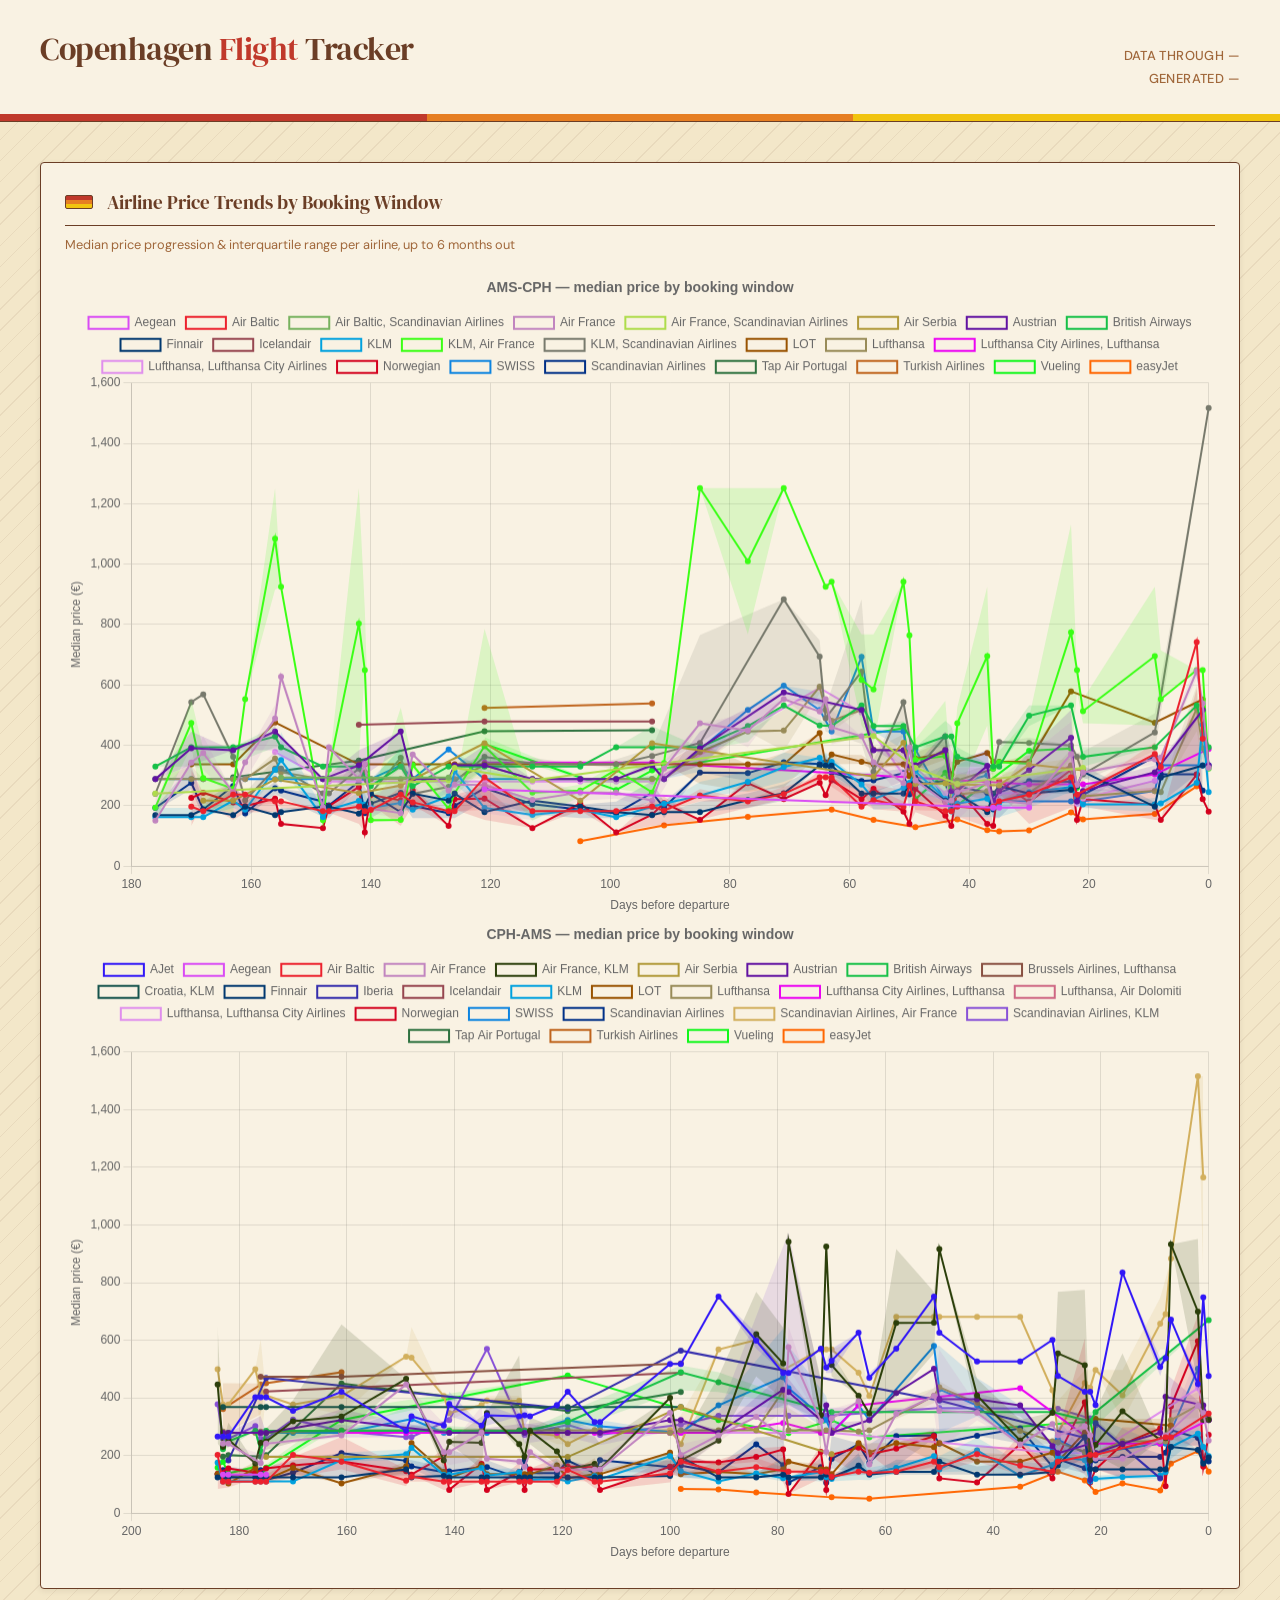
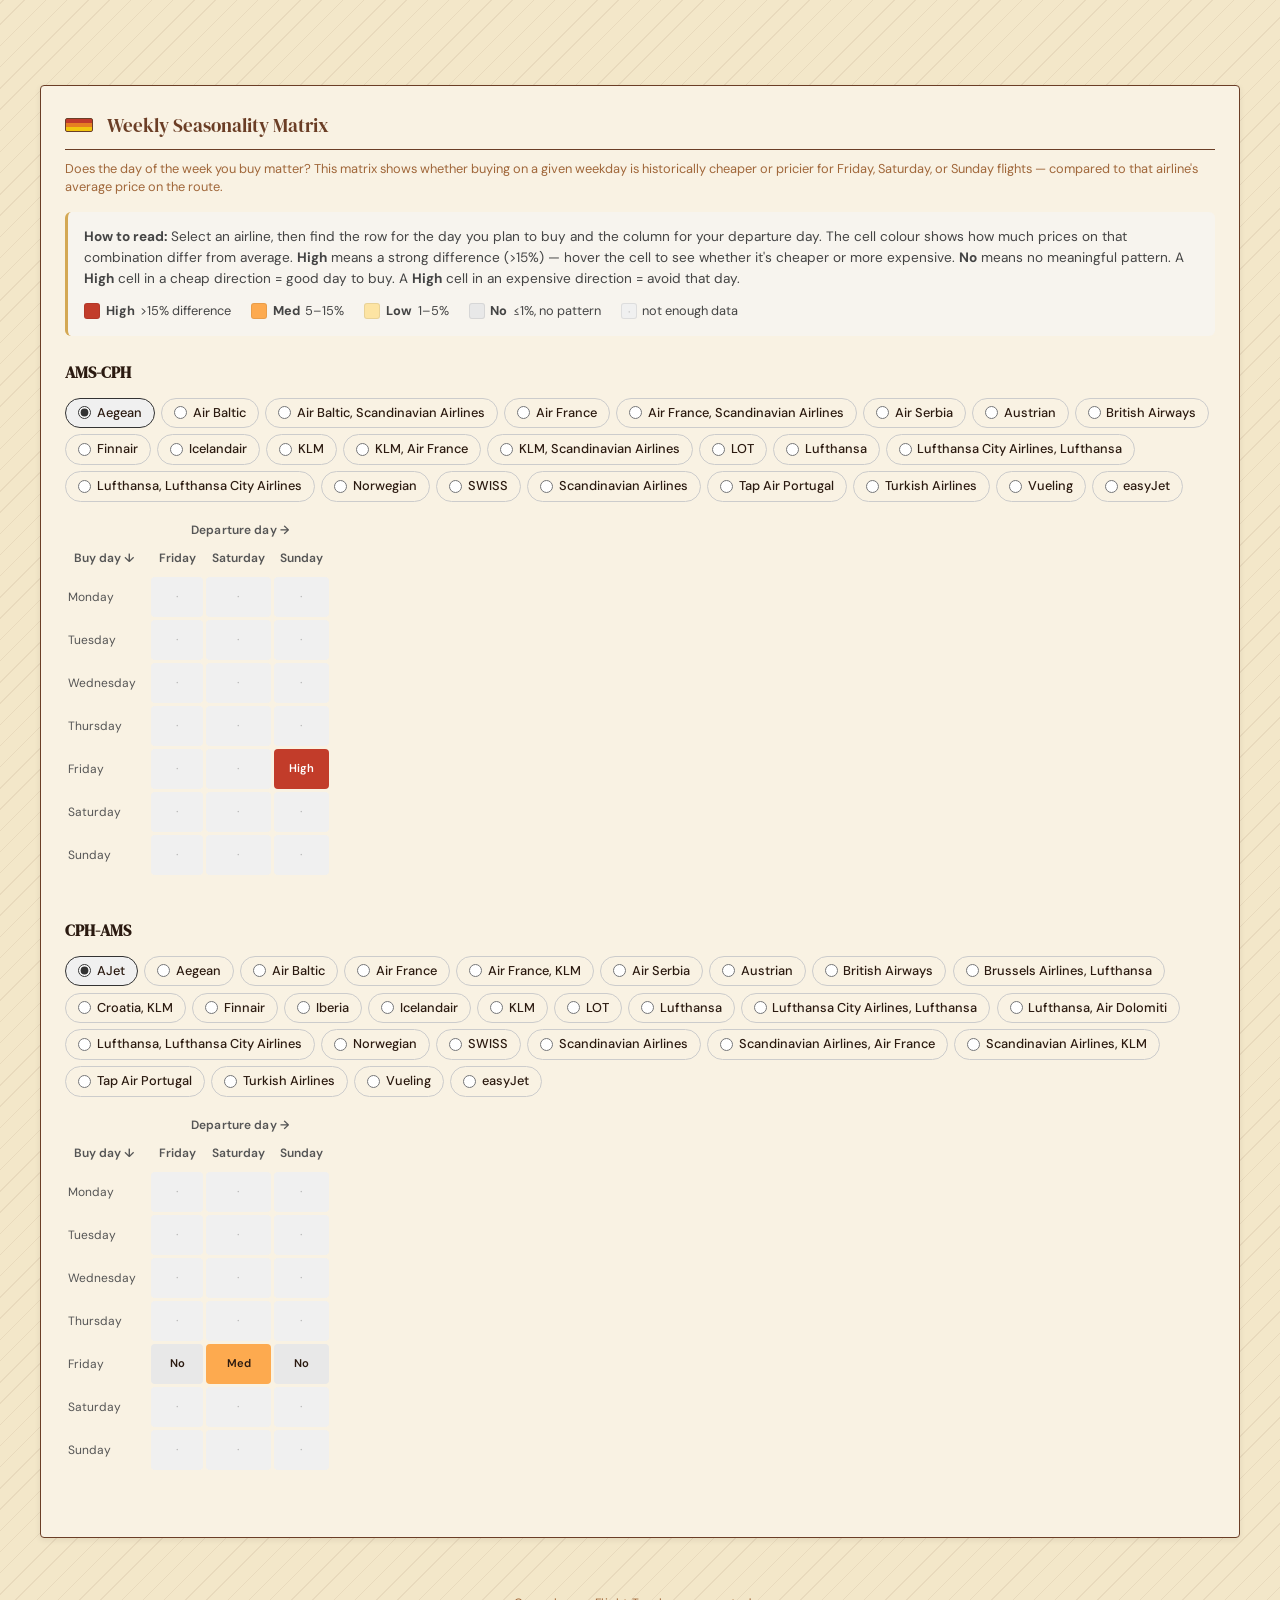
==== commit f4a1a1c7: "chore: regenerate frontend with matrix explainer" ====
--- a/frontend/airlines.html
+++ b/frontend/airlines.html
@@ -584,6 +584,73 @@
   padding-right: 8px;
   white-space: nowrap;
 }
+
+/* ─── Matrix explainer & legend ──────────────────────────────────────────── */
+
+.matrix-explainer {
+  margin-bottom: 1.5rem;
+  padding: 0.9rem 1rem;
+  background: #f7f4ee;
+  border-radius: 6px;
+  border-left: 3px solid #d4a853;
+}
+
+.matrix-explainer__how-to-read {
+  font-size: 0.85rem;
+  line-height: 1.55;
+  color: #444;
+  margin: 0 0 0.75rem;
+}
+
+.matrix-explainer__legend {
+  display: flex;
+  flex-wrap: wrap;
+  gap: 0.75rem 1.25rem;
+}
+
+.matrix-legend-item {
+  display: inline-flex;
+  align-items: center;
+  gap: 0.35rem;
+  font-size: 0.8rem;
+  color: #444;
+}
+
+.matrix-legend-swatch {
+  display: inline-block;
+  width: 16px;
+  height: 16px;
+  border-radius: 3px;
+  flex-shrink: 0;
+  border: 1px solid rgba(0,0,0,0.08);
+}
+
+.matrix-legend-swatch--empty {
+  background: #f0f0f0;
+  color: #bbb;
+  font-size: 0.75rem;
+  text-align: center;
+  line-height: 16px;
+}
+
+/* ─── Matrix axis labels ─────────────────────────────────────────────────── */
+
+.matrix-axis-label {
+  font-size: 0.7rem;
+  font-weight: 500;
+  color: #999;
+  text-align: center;
+  padding-bottom: 2px;
+  letter-spacing: 0.01em;
+}
+
+.matrix-corner-label {
+  font-size: 0.68rem;
+  font-weight: 500;
+  color: #999;
+  text-align: left;
+  white-space: nowrap;
+}
 </style>
 </head>
 <body>
@@ -614,7 +681,24 @@
 
     <section class="panel matrix-section" aria-label="Weekly seasonality matrix">
       <h2 class="panel__heading">Weekly Seasonality Matrix</h2>
-      <p class="panel__subtitle">Relative price by day-of-week you buy vs. target travel day (Fri / Sat / Sun). Based on all historical observations.</p>
+      <p class="panel__subtitle">Does the day of the week you buy matter? This matrix shows whether buying on a given weekday is historically cheaper or pricier for Friday, Saturday, or Sunday flights — compared to that airline's average price on the route.</p>
+
+      <div class="matrix-explainer">
+        <p class="matrix-explainer__how-to-read">
+          <strong>How to read:</strong> Select an airline, then find the row for the day you plan to buy and the column for your departure day.
+          The cell colour shows how much prices on that combination differ from average. <strong>High</strong> means a strong difference (&gt;15%) —
+          hover the cell to see whether it's cheaper or more expensive. <strong>No</strong> means no meaningful pattern.
+          A <strong>High</strong> cell in a cheap direction = good day to buy. A <strong>High</strong> cell in an expensive direction = avoid that day.
+        </p>
+        <div class="matrix-explainer__legend">
+          <span class="matrix-legend-item"><span class="matrix-legend-swatch" style="background:#c23c2a;"></span><strong>High</strong> &gt;15% difference</span>
+          <span class="matrix-legend-item"><span class="matrix-legend-swatch" style="background:#fdaa4f;"></span><strong>Med</strong> 5–15%</span>
+          <span class="matrix-legend-item"><span class="matrix-legend-swatch" style="background:#fde4a3;"></span><strong>Low</strong> 1–5%</span>
+          <span class="matrix-legend-item"><span class="matrix-legend-swatch" style="background:#e8e8e8;"></span><strong>No</strong> ≤1%, no pattern</span>
+          <span class="matrix-legend-item"><span class="matrix-legend-swatch matrix-legend-swatch--empty">·</span>not enough data</span>
+        </div>
+      </div>
+
       <div id="airline-matrix-container"></div>
     </section>
   </main>
@@ -1659,11 +1743,23 @@
   const table = document.createElement('table');
   table.className = 'matrix-table';
 
-  // Header row
+  // Axis label row: "Departure day →" spanning the 3 travel-day columns
   const thead = table.createTHead();
+  const axisRow = thead.insertRow();
+  const axisCorner = document.createElement('th');
+  axisRow.appendChild(axisCorner);
+  const axisTh = document.createElement('th');
+  axisTh.colSpan = MATRIX_TRAVEL_DAYS.length;
+  axisTh.textContent = 'Departure day →';
+  axisTh.className = 'matrix-axis-label';
+  axisRow.appendChild(axisTh);
+
+  // Header row: corner = "Buy day ↓", then one TH per travel day
   const headerRow = thead.insertRow();
-  const emptyTh = document.createElement('th');
-  headerRow.appendChild(emptyTh);
+  const cornerTh = document.createElement('th');
+  cornerTh.textContent = 'Buy day ↓';
+  cornerTh.className = 'matrix-corner-label';
+  headerRow.appendChild(cornerTh);
   for (const travelDay of MATRIX_TRAVEL_DAYS) {
     const th = document.createElement('th');
     th.textContent = travelDay;
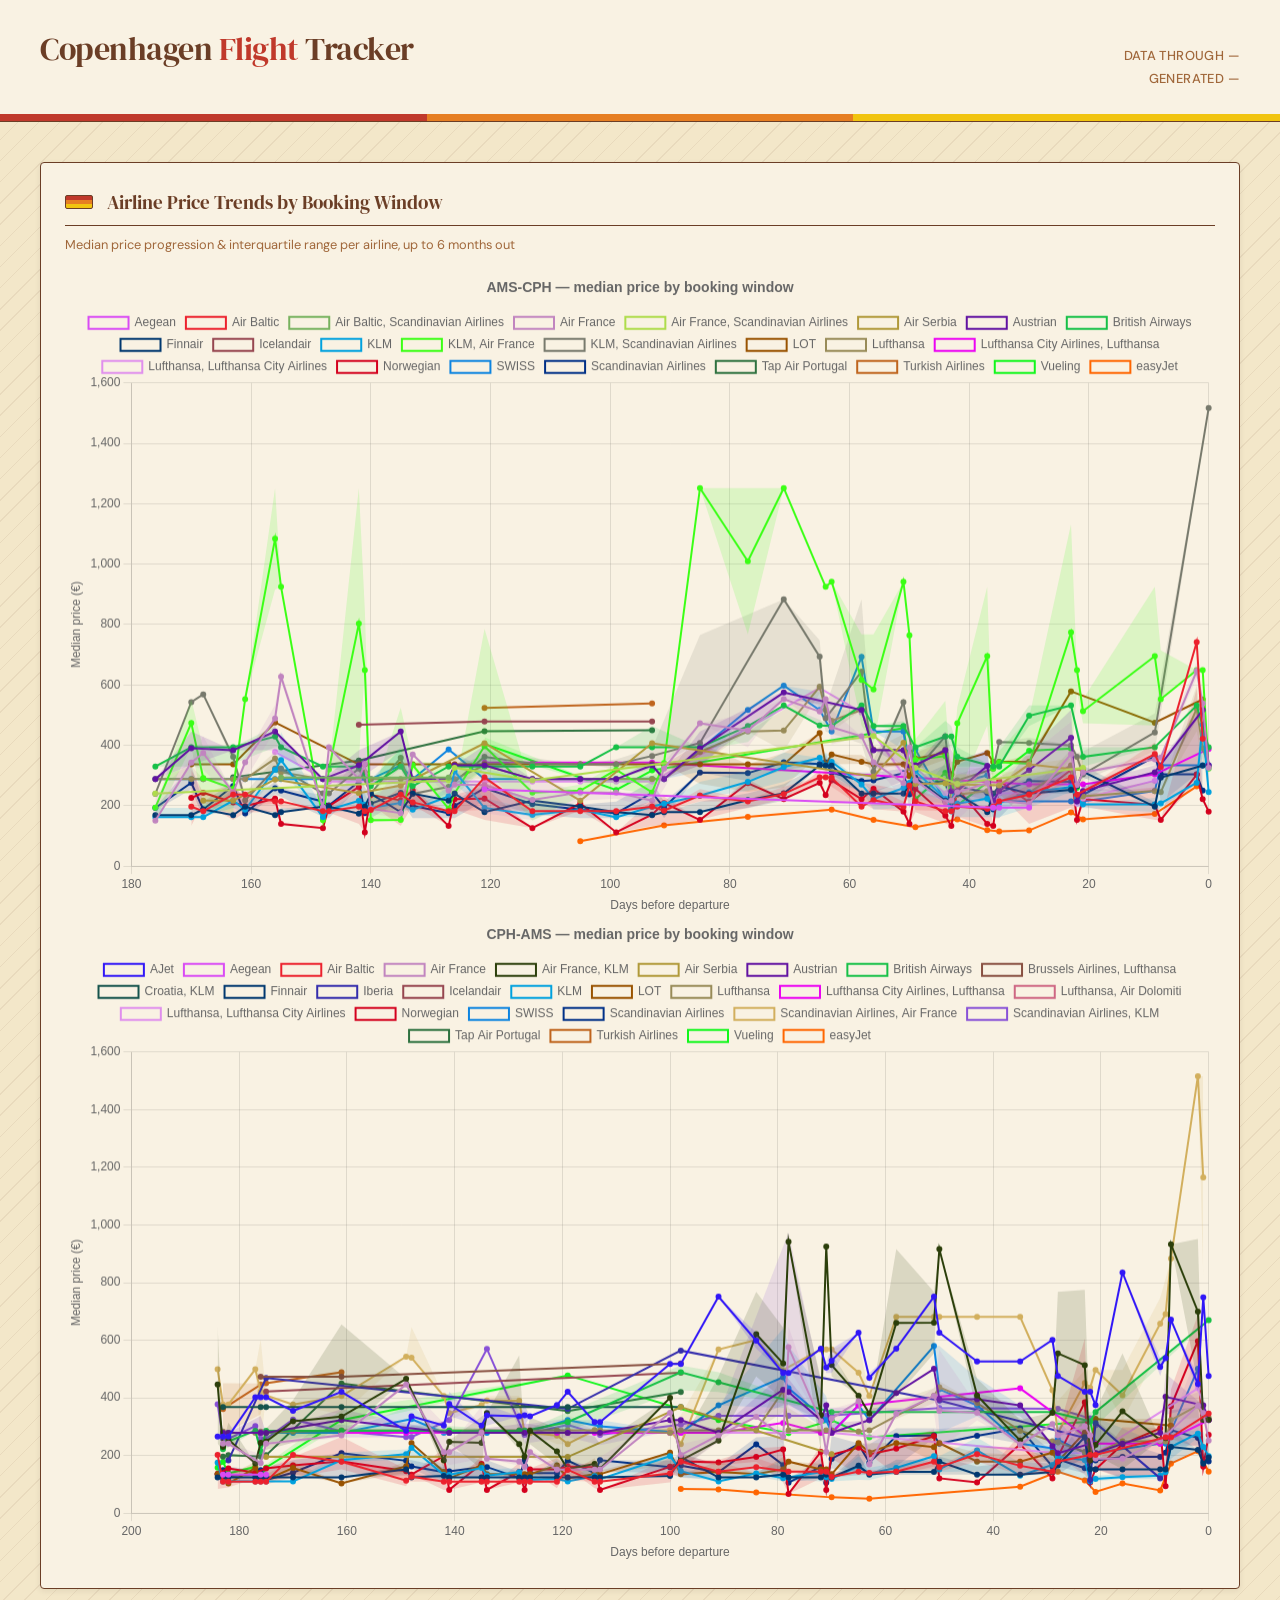
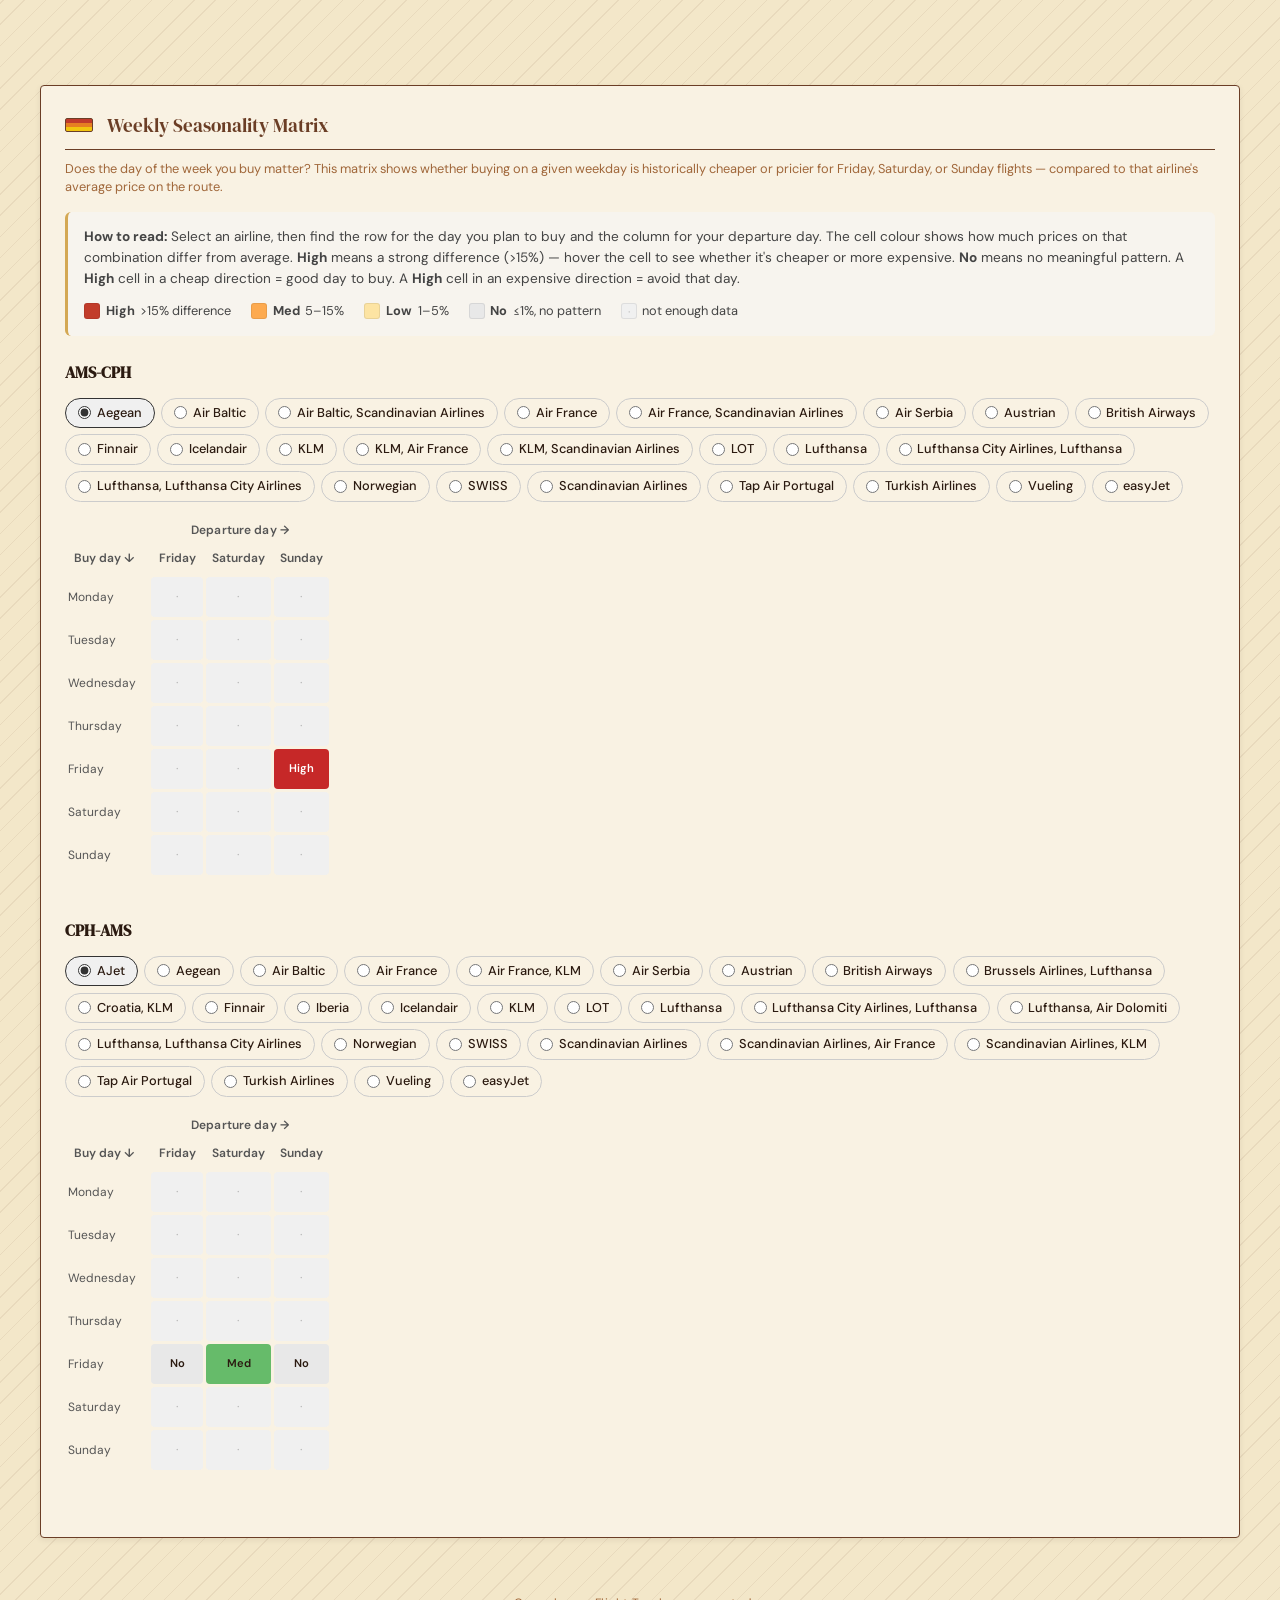
==== commit a62dbf21: "chore: regenerate frontend with tooltip styling and matrix rendering Co-Authored-By: Claude Sonnet 4" ====
--- a/frontend/airlines.html
+++ b/frontend/airlines.html
@@ -651,6 +651,28 @@
   text-align: left;
   white-space: nowrap;
 }
+
+/* ───── Matrix Tooltip (instant hover) ───────────────────────────────────── */
+#matrix-tooltip {
+  position: absolute;
+  background-color: #333333;
+  color: #ffffff;
+  padding: 8px 12px;
+  border-radius: 4px;
+  font-size: 13px;
+  line-height: 1.4;
+  white-space: pre-wrap;
+  word-break: break-word;
+  max-width: 280px;
+  z-index: 1000;
+  box-shadow: 0 2px 8px rgba(0, 0, 0, 0.3);
+  pointer-events: none;
+  display: none;
+}
+
+#matrix-tooltip.visible {
+  display: block;
+}
 </style>
 </head>
 <body>
@@ -710,7 +732,7 @@
 
 
   <script type="application/json" id="DATA_AIRLINE_TRENDS">{"AMS-CPH":[{"airline":"Aegean","color":"#d94bf4","series":[{"days_before":121,"median_cents":25400,"p25_cents":25400,"p75_cents":25400,"sample_count":2},{"days_before":36,"median_cents":19400,"p25_cents":19400,"p75_cents":19400,"sample_count":2},{"days_before":35,"median_cents":19400,"p25_cents":19400,"p75_cents":19400,"sample_count":2},{"days_before":30,"median_cents":19400,"p25_cents":19400,"p75_cents":19400,"sample_count":2}]},{"airline":"Air Baltic","color":"#ec212d","series":[{"days_before":170,"median_cents":19700,"p25_cents":19700,"p75_cents":19700,"sample_count":2},{"days_before":168,"median_cents":18200,"p25_cents":18200,"p75_cents":18200,"sample_count":4},{"days_before":163,"median_cents":23700,"p25_cents":23700,"p75_cents":25650,"sample_count":6},{"days_before":161,"median_cents":23700,"p25_cents":19875,"p75_cents":23700,"sample_count":6},{"days_before":156,"median_cents":21500,"p25_cents":20675,"p75_cents":21500,"sample_count":8},{"days_before":155,"median_cents":21500,"p25_cents":19325,"p75_cents":21500,"sample_count":6},{"days_before":148,"median_cents":18200,"p25_cents":18200,"p75_cents":18200,"sample_count":4},{"days_before":147,"median_cents":18200,"p25_cents":18200,"p75_cents":18500,"sample_count":6},{"days_before":142,"median_cents":19700,"p25_cents":19700,"p75_cents":20100,"sample_count":12},{"days_before":141,"median_cents":18200,"p25_cents":18200,"p75_cents":18200,"sample_count":2},{"days_before":140,"median_cents":18600,"p25_cents":18200,"p75_cents":18600,"sample_count":10},{"days_before":135,"median_cents":23700,"p25_cents":18600,"p75_cents":26300,"sample_count":10},{"days_before":133,"median_cents":21150,"p25_cents":18600,"p75_cents":23700,"sample_count":8},{"days_before":127,"median_cents":18200,"p25_cents":18200,"p75_cents":18200,"sample_count":4},{"days_before":126,"median_cents":18200,"p25_cents":18200,"p75_cents":18500,"sample_count":6},{"days_before":121,"median_cents":29400,"p25_cents":18600,"p75_cents":29400,"sample_count":10},{"days_before":113,"median_cents":18200,"p25_cents":18200,"p75_cents":18200,"sample_count":4},{"days_before":105,"median_cents":18200,"p25_cents":18200,"p75_cents":18600,"sample_count":10},{"days_before":99,"median_cents":18200,"p25_cents":18200,"p75_cents":18200,"sample_count":4},{"days_before":93,"median_cents":19700,"p25_cents":18600,"p75_cents":21500,"sample_count":12},{"days_before":91,"median_cents":18400,"p25_cents":18200,"p75_cents":18600,"sample_count":4},{"days_before":85,"median_cents":23400,"p25_cents":21500,"p75_cents":25550,"sample_count":8},{"days_before":77,"median_cents":21500,"p25_cents":21500,"p75_cents":22100,"sample_count":14},{"days_before":71,"median_cents":23900,"p25_cents":23700,"p75_cents":26300,"sample_count":12},{"days_before":65,"median_cents":29400,"p25_cents":28625,"p75_cents":29500,"sample_count":16},{"days_before":64,"median_cents":29400,"p25_cents":29400,"p75_cents":31900,"sample_count":10},{"days_before":63,"median_cents":29300,"p25_cents":26300,"p75_cents":29700,"sample_count":14},{"days_before":58,"median_cents":19700,"p25_cents":19700,"p75_cents":24650,"sample_count":6},{"days_before":56,"median_cents":21900,"p25_cents":21500,"p75_cents":26050,"sample_count":14},{"days_before":51,"median_cents":19700,"p25_cents":19700,"p75_cents":21500,"sample_count":14},{"days_before":50,"median_cents":26700,"p25_cents":24650,"p75_cents":27675,"sample_count":8},{"days_before":49,"median_cents":21500,"p25_cents":18575,"p75_cents":25000,"sample_count":14},{"days_before":44,"median_cents":18200,"p25_cents":18200,"p75_cents":21500,"sample_count":12},{"days_before":43,"median_cents":18200,"p25_cents":18200,"p75_cents":19225,"sample_count":8},{"days_before":42,"median_cents":19700,"p25_cents":19700,"p75_cents":21500,"sample_count":10},{"days_before":37,"median_cents":18950,"p25_cents":18200,"p75_cents":19700,"sample_count":4},{"days_before":36,"median_cents":19700,"p25_cents":18575,"p75_cents":21050,"sample_count":6},{"days_before":35,"median_cents":21500,"p25_cents":21500,"p75_cents":21500,"sample_count":2},{"days_before":30,"median_cents":23700,"p25_cents":21500,"p75_cents":27100,"sample_count":10},{"days_before":23,"median_cents":29400,"p25_cents":27975,"p75_cents":30250,"sample_count":8},{"days_before":22,"median_cents":23700,"p25_cents":23700,"p75_cents":23700,"sample_count":4},{"days_before":9,"median_cents":37100,"p25_cents":37100,"p75_cents":40925,"sample_count":6},{"days_before":8,"median_cents":32800,"p25_cents":32800,"p75_cents":32800,"sample_count":2},{"days_before":2,"median_cents":74200,"p25_cents":74200,"p75_cents":74200,"sample_count":2},{"days_before":1,"median_cents":42200,"p25_cents":42200,"p75_cents":42200,"sample_count":2}]},{"airline":"Air Baltic, Scandinavian Airlines","color":"#77b25e","series":[{"days_before":155,"median_cents":29300,"p25_cents":29300,"p75_cents":29300,"sample_count":2},{"days_before":127,"median_cents":29300,"p25_cents":29300,"p75_cents":29300,"sample_count":2}]},{"airline":"Air France","color":"#c185bf","series":[{"days_before":176,"median_cents":15100,"p25_cents":15100,"p75_cents":23800,"sample_count":10},{"days_before":170,"median_cents":34350,"p25_cents":33400,"p75_cents":35300,"sample_count":4},{"days_before":168,"median_cents":37450,"p25_cents":31900,"p75_cents":43000,"sample_count":4},{"days_before":163,"median_cents":24400,"p25_cents":21700,"p75_cents":24400,"sample_count":18},{"days_before":161,"median_cents":34400,"p25_cents":28625,"p75_cents":36050,"sample_count":6},{"days_before":156,"median_cents":48900,"p25_cents":44900,"p75_cents":53400,"sample_count":8},{"days_before":155,"median_cents":62750,"p25_cents":61100,"p75_cents":64400,"sample_count":4},{"days_before":148,"median_cents":19500,"p25_cents":19500,"p75_cents":21700,"sample_count":18},{"days_before":147,"median_cents":39400,"p25_cents":25750,"p75_cents":40300,"sample_count":6},{"days_before":142,"median_cents":28850,"p25_cents":24650,"p75_cents":32350,"sample_count":16},{"days_before":141,"median_cents":33900,"p25_cents":33900,"p75_cents":33900,"sample_count":2},{"days_before":140,"median_cents":19000,"p25_cents":17500,"p75_cents":19500,"sample_count":10},{"days_before":135,"median_cents":17600,"p25_cents":15775,"p75_cents":34275,"sample_count":14},{"days_before":133,"median_cents":37000,"p25_cents":36600,"p75_cents":37400,"sample_count":4},{"days_before":127,"median_cents":25050,"p25_cents":22100,"p75_cents":26825,"sample_count":8},{"days_before":126,"median_cents":27000,"p25_cents":23700,"p75_cents":31350,"sample_count":6},{"days_before":121,"median_cents":26850,"p25_cents":17600,"p75_cents":27500,"sample_count":12},{"days_before":113,"median_cents":21950,"p25_cents":15200,"p75_cents":29700,"sample_count":12},{"days_before":105,"median_cents":24400,"p25_cents":21700,"p75_cents":24400,"sample_count":18},{"days_before":99,"median_cents":24400,"p25_cents":22375,"p75_cents":24400,"sample_count":14},{"days_before":93,"median_cents":21700,"p25_cents":19500,"p75_cents":24400,"sample_count":18},{"days_before":91,"median_cents":32300,"p25_cents":25700,"p75_cents":34625,"sample_count":6},{"days_before":85,"median_cents":47300,"p25_cents":47300,"p75_cents":47300,"sample_count":2},{"days_before":77,"median_cents":44900,"p25_cents":39400,"p75_cents":50400,"sample_count":4},{"days_before":71,"median_cents":55300,"p25_cents":55300,"p75_cents":55300,"sample_count":2},{"days_before":65,"median_cents":51200,"p25_cents":46600,"p75_cents":55800,"sample_count":4},{"days_before":64,"median_cents":55300,"p25_cents":55300,"p75_cents":55300,"sample_count":2},{"days_before":63,"median_cents":46000,"p25_cents":40300,"p75_cents":51700,"sample_count":4},{"days_before":58,"median_cents":43000,"p25_cents":43000,"p75_cents":43000,"sample_count":2},{"days_before":56,"median_cents":34400,"p25_cents":34025,"p75_cents":35150,"sample_count":6},{"days_before":51,"median_cents":27500,"p25_cents":21800,"p75_cents":33500,"sample_count":10},{"days_before":50,"median_cents":39250,"p25_cents":38800,"p75_cents":39700,"sample_count":4},{"days_before":49,"median_cents":28400,"p25_cents":25925,"p75_cents":31450,"sample_count":8},{"days_before":44,"median_cents":21200,"p25_cents":17500,"p75_cents":24400,"sample_count":18},{"days_before":43,"median_cents":21700,"p25_cents":21700,"p75_cents":28075,"sample_count":14},{"days_before":42,"median_cents":24450,"p25_cents":15200,"p75_cents":31500,"sample_count":12},{"days_before":37,"median_cents":27500,"p25_cents":24500,"p75_cents":28850,"sample_count":6},{"days_before":36,"median_cents":19800,"p25_cents":19500,"p75_cents":24400,"sample_count":10},{"days_before":35,"median_cents":21700,"p25_cents":21700,"p75_cents":29350,"sample_count":14},{"days_before":30,"median_cents":20650,"p25_cents":19500,"p75_cents":36600,"sample_count":12},{"days_before":23,"median_cents":37100,"p25_cents":27500,"p75_cents":47800,"sample_count":12},{"days_before":22,"median_cents":26850,"p25_cents":26200,"p75_cents":27500,"sample_count":4},{"days_before":21,"median_cents":31000,"p25_cents":31000,"p75_cents":31000,"sample_count":2},{"days_before":9,"median_cents":35400,"p25_cents":33450,"p75_cents":37450,"sample_count":14},{"days_before":8,"median_cents":36000,"p25_cents":35400,"p75_cents":36600,"sample_count":4},{"days_before":2,"median_cents":64650,"p25_cents":62250,"p75_cents":67700,"sample_count":8},{"days_before":1,"median_cents":53850,"p25_cents":50100,"p75_cents":57600,"sample_count":4},{"days_before":0,"median_cents":32550,"p25_cents":30625,"p75_cents":33450,"sample_count":8}]},{"airline":"Air France, Scandinavian Airlines","color":"#aedc4a","series":[{"days_before":176,"median_cents":24000,"p25_cents":24000,"p75_cents":24000,"sample_count":4},{"days_before":127,"median_cents":28400,"p25_cents":28400,"p75_cents":28400,"sample_count":2},{"days_before":126,"median_cents":32600,"p25_cents":32600,"p75_cents":32600,"sample_count":2},{"days_before":113,"median_cents":28400,"p25_cents":28400,"p75_cents":28400,"sample_count":2},{"days_before":56,"median_cents":43100,"p25_cents":43100,"p75_cents":43100,"sample_count":2},{"days_before":49,"median_cents":32600,"p25_cents":32600,"p75_cents":32600,"sample_count":2},{"days_before":42,"median_cents":27250,"p25_cents":24100,"p75_cents":30400,"sample_count":4},{"days_before":21,"median_cents":32600,"p25_cents":32600,"p75_cents":32600,"sample_count":2}]},{"airline":"Air Serbia","color":"#b09939","series":[{"days_before":168,"median_cents":21700,"p25_cents":21700,"p75_cents":21700,"sample_count":2},{"days_before":163,"median_cents":21700,"p25_cents":21700,"p75_cents":21700,"sample_count":2},{"days_before":156,"median_cents":28700,"p25_cents":28700,"p75_cents":28700,"sample_count":2},{"days_before":142,"median_cents":24200,"p25_cents":24200,"p75_cents":24200,"sample_count":2},{"days_before":135,"median_cents":26700,"p25_cents":26700,"p75_cents":26700,"sample_count":2},{"days_before":121,"median_cents":40700,"p25_cents":40700,"p75_cents":40700,"sample_count":2},{"days_before":105,"median_cents":21700,"p25_cents":21700,"p75_cents":21700,"sample_count":2},{"days_before":93,"median_cents":40700,"p25_cents":40700,"p75_cents":40700,"sample_count":2},{"days_before":56,"median_cents":29700,"p25_cents":29700,"p75_cents":29700,"sample_count":2},{"days_before":51,"median_cents":40900,"p25_cents":40900,"p75_cents":40900,"sample_count":2},{"days_before":49,"median_cents":27200,"p25_cents":27200,"p75_cents":27200,"sample_count":2},{"days_before":44,"median_cents":27400,"p25_cents":27400,"p75_cents":27400,"sample_count":2},{"days_before":42,"median_cents":27050,"p25_cents":23700,"p75_cents":30400,"sample_count":4},{"days_before":35,"median_cents":26800,"p25_cents":23900,"p75_cents":29700,"sample_count":4},{"days_before":30,"median_cents":33700,"p25_cents":33700,"p75_cents":33700,"sample_count":2},{"days_before":21,"median_cents":31700,"p25_cents":27200,"p75_cents":36200,"sample_count":4}]},{"airline":"Austrian","color":"#6112a1","series":[{"days_before":176,"median_cents":28800,"p25_cents":28800,"p75_cents":28800,"sample_count":2},{"days_before":170,"median_cents":39000,"p25_cents":33400,"p75_cents":44600,"sample_count":4},{"days_before":163,"median_cents":38400,"p25_cents":38400,"p75_cents":38400,"sample_count":2},{"days_before":156,"median_cents":44600,"p25_cents":38400,"p75_cents":44600,"sample_count":10},{"days_before":148,"median_cents":28800,"p25_cents":28800,"p75_cents":28800,"sample_count":4},{"days_before":142,"median_cents":33400,"p25_cents":28800,"p75_cents":38400,"sample_count":16},{"days_before":135,"median_cents":44600,"p25_cents":38400,"p75_cents":44600,"sample_count":10},{"days_before":133,"median_cents":28800,"p25_cents":28800,"p75_cents":28800,"sample_count":2},{"days_before":127,"median_cents":28800,"p25_cents":28800,"p75_cents":28800,"sample_count":8},{"days_before":126,"median_cents":33400,"p25_cents":33400,"p75_cents":33400,"sample_count":2},{"days_before":121,"median_cents":33400,"p25_cents":33400,"p75_cents":39950,"sample_count":16},{"days_before":113,"median_cents":28800,"p25_cents":28800,"p75_cents":28800,"sample_count":4},{"days_before":105,"median_cents":28800,"p25_cents":28800,"p75_cents":28800,"sample_count":2},{"days_before":99,"median_cents":28800,"p25_cents":28800,"p75_cents":28800,"sample_count":4},{"days_before":93,"median_cents":33400,"p25_cents":32250,"p75_cents":35175,"sample_count":16},{"days_before":91,"median_cents":28800,"p25_cents":28800,"p75_cents":28800,"sample_count":2},{"days_before":85,"median_cents":39000,"p25_cents":33400,"p75_cents":44600,"sample_count":4},{"days_before":71,"median_cents":57500,"p25_cents":55350,"p75_cents":58100,"sample_count":8},{"days_before":58,"median_cents":51700,"p25_cents":51700,"p75_cents":51700,"sample_count":2},{"days_before":56,"median_cents":38400,"p25_cents":38400,"p75_cents":38400,"sample_count":2},{"days_before":51,"median_cents":38400,"p25_cents":33400,"p75_cents":38400,"sample_count":10},{"days_before":50,"median_cents":33400,"p25_cents":33400,"p75_cents":33400,"sample_count":2},{"days_before":49,"median_cents":33400,"p25_cents":33400,"p75_cents":33400,"sample_count":2},{"days_before":44,"median_cents":38400,"p25_cents":28275,"p75_cents":44600,"sample_count":14},{"days_before":43,"median_cents":24900,"p25_cents":24900,"p75_cents":38400,"sample_count":18},{"days_before":42,"median_cents":24900,"p25_cents":24900,"p75_cents":35025,"sample_count":14},{"days_before":37,"median_cents":33200,"p25_cents":28800,"p75_cents":38400,"sample_count":12},{"days_before":36,"median_cents":21500,"p25_cents":21500,"p75_cents":21500,"sample_count":20},{"days_before":35,"median_cents":24900,"p25_cents":21500,"p75_cents":24900,"sample_count":18},{"days_before":30,"median_cents":31850,"p25_cents":21500,"p75_cents":38400,"sample_count":16},{"days_before":23,"median_cents":42550,"p25_cents":31275,"p75_cents":51700,"sample_count":8},{"days_before":22,"median_cents":21500,"p25_cents":21500,"p75_cents":21500,"sample_count":20},{"days_before":21,"median_cents":24900,"p25_cents":24900,"p75_cents":27000,"sample_count":10},{"days_before":9,"median_cents":31100,"p25_cents":24900,"p75_cents":33400,"sample_count":12},{"days_before":1,"median_cents":51700,"p25_cents":51700,"p75_cents":51700,"sample_count":2},{"days_before":0,"median_cents":33400,"p25_cents":33400,"p75_cents":33400,"sample_count":2}]},{"airline":"British Airways","color":"#16c047","series":[{"days_before":176,"median_cents":33000,"p25_cents":33000,"p75_cents":33000,"sample_count":8},{"days_before":170,"median_cents":39400,"p25_cents":33000,"p75_cents":39400,"sample_count":22},{"days_before":163,"median_cents":39400,"p25_cents":34000,"p75_cents":39400,"sample_count":12},{"days_before":156,"median_cents":42900,"p25_cents":39400,"p75_cents":46400,"sample_count":12},{"days_before":155,"median_cents":39400,"p25_cents":39400,"p75_cents":39400,"sample_count":2},{"days_before":148,"median_cents":33000,"p25_cents":33000,"p75_cents":33000,"sample_count":6},{"days_before":142,"median_cents":33000,"p25_cents":30100,"p75_cents":34600,"sample_count":32},{"days_before":140,"median_cents":26500,"p25_cents":26500,"p75_cents":28125,"sample_count":8},{"days_before":135,"median_cents":33000,"p25_cents":33000,"p75_cents":39400,"sample_count":18},{"days_before":133,"median_cents":26500,"p25_cents":26500,"p75_cents":26500,"sample_count":2},{"days_before":127,"median_cents":33000,"p25_cents":33000,"p75_cents":33000,"sample_count":4},{"days_before":121,"median_cents":33000,"p25_cents":33000,"p75_cents":36475,"sample_count":24},{"days_before":113,"median_cents":33000,"p25_cents":33000,"p75_cents":33000,"sample_count":8},{"days_before":105,"median_cents":33000,"p25_cents":33000,"p75_cents":33000,"sample_count":4},{"days_before":99,"median_cents":39400,"p25_cents":39400,"p75_cents":39400,"sample_count":2},{"days_before":93,"median_cents":39400,"p25_cents":39400,"p75_cents":46400,"sample_count":12},{"days_before":85,"median_cents":39400,"p25_cents":38425,"p75_cents":39400,"sample_count":8},{"days_before":77,"median_cents":46400,"p25_cents":41150,"p75_cents":46400,"sample_count":6},{"days_before":71,"median_cents":53200,"p25_cents":53200,"p75_cents":53200,"sample_count":2},{"days_before":65,"median_cents":46550,"p25_cents":46400,"p75_cents":48475,"sample_count":16},{"days_before":63,"median_cents":46400,"p25_cents":46400,"p75_cents":46400,"sample_count":2},{"days_before":58,"median_cents":53200,"p25_cents":53200,"p75_cents":53200,"sample_count":2},{"days_before":56,"median_cents":46400,"p25_cents":46400,"p75_cents":46400,"sample_count":2},{"days_before":51,"median_cents":46400,"p25_cents":44650,"p75_cents":48100,"sample_count":8},{"days_before":49,"median_cents":39400,"p25_cents":39400,"p75_cents":39400,"sample_count":4},{"days_before":44,"median_cents":42900,"p25_cents":39400,"p75_cents":48100,"sample_count":8},{"days_before":43,"median_cents":42900,"p25_cents":39400,"p75_cents":46400,"sample_count":4},{"days_before":42,"median_cents":36200,"p25_cents":33000,"p75_cents":39400,"sample_count":8},{"days_before":36,"median_cents":33000,"p25_cents":33000,"p75_cents":33000,"sample_count":4},{"days_before":35,"median_cents":33000,"p25_cents":33000,"p75_cents":39400,"sample_count":10},{"days_before":30,"median_cents":49800,"p25_cents":46400,"p75_cents":53200,"sample_count":4},{"days_before":23,"median_cents":53200,"p25_cents":53200,"p75_cents":53200,"sample_count":2},{"days_before":21,"median_cents":36200,"p25_cents":33000,"p75_cents":39400,"sample_count":8},{"days_before":9,"median_cents":39400,"p25_cents":39400,"p75_cents":39400,"sample_count":10},{"days_before":2,"median_cents":53200,"p25_cents":53200,"p75_cents":53200,"sample_count":4},{"days_before":0,"median_cents":39400,"p25_cents":39400,"p75_cents":39400,"sample_count":2}]},{"airline":"Finnair","color":"#00386F","series":[{"days_before":176,"median_cents":16900,"p25_cents":16900,"p75_cents":16900,"sample_count":6},{"days_before":170,"median_cents":16900,"p25_cents":16900,"p75_cents":16900,"sample_count":8},{"days_before":168,"median_cents":18800,"p25_cents":17900,"p75_cents":19700,"sample_count":4},{"days_before":163,"median_cents":16900,"p25_cents":16900,"p75_cents":16900,"sample_count":10},{"days_before":161,"median_cents":19700,"p25_cents":19700,"p75_cents":19700,"sample_count":2},{"days_before":156,"median_cents":16900,"p25_cents":16900,"p75_cents":17900,"sample_count":18},{"days_before":155,"median_cents":17900,"p25_cents":17900,"p75_cents":19250,"sample_count":6},{"days_before":148,"median_cents":19700,"p25_cents":19700,"p75_cents":19700,"sample_count":2},{"days_before":147,"median_cents":19700,"p25_cents":19700,"p75_cents":19700,"sample_count":2},{"days_before":142,"median_cents":17400,"p25_cents":16900,"p75_cents":17900,"sample_count":8},{"days_before":141,"median_cents":19700,"p25_cents":19700,"p75_cents":19700,"sample_count":2},{"days_before":140,"median_cents":24000,"p25_cents":24000,"p75_cents":24000,"sample_count":2},{"days_before":135,"median_cents":17900,"p25_cents":17900,"p75_cents":17900,"sample_count":8},{"days_before":133,"median_cents":24000,"p25_cents":24000,"p75_cents":24000,"sample_count":2},{"days_before":127,"median_cents":21700,"p25_cents":21700,"p75_cents":21700,"sample_count":2},{"days_before":126,"median_cents":24000,"p25_cents":24000,"p75_cents":24000,"sample_count":2},{"days_before":121,"median_cents":17900,"p25_cents":17900,"p75_cents":17900,"sample_count":8},{"days_before":113,"median_cents":21700,"p25_cents":21700,"p75_cents":21700,"sample_count":2},{"days_before":105,"median_cents":19700,"p25_cents":19700,"p75_cents":19700,"sample_count":2},{"days_before":99,"median_cents":17900,"p25_cents":17900,"p75_cents":17900,"sample_count":8},{"days_before":93,"median_cents":16900,"p25_cents":16900,"p75_cents":16900,"sample_count":10},{"days_before":91,"median_cents":17900,"p25_cents":17900,"p75_cents":17900,"sample_count":2},{"days_before":85,"median_cents":17900,"p25_cents":17900,"p75_cents":21350,"sample_count":14},{"days_before":77,"median_cents":21850,"p25_cents":19250,"p75_cents":24075,"sample_count":8},{"days_before":71,"median_cents":24100,"p25_cents":21700,"p75_cents":27200,"sample_count":8},{"days_before":65,"median_cents":33300,"p25_cents":33300,"p75_cents":33300,"sample_count":6},{"days_before":64,"median_cents":33300,"p25_cents":33300,"p75_cents":37125,"sample_count":8},{"days_before":63,"median_cents":33300,"p25_cents":30300,"p75_cents":33300,"sample_count":6},{"days_before":58,"median_cents":24000,"p25_cents":24000,"p75_cents":24000,"sample_count":2},{"days_before":56,"median_cents":24000,"p25_cents":24000,"p75_cents":24625,"sample_count":8},{"days_before":51,"median_cents":24000,"p25_cents":24000,"p75_cents":24000,"sample_count":12},{"days_before":50,"median_cents":26500,"p25_cents":26500,"p75_cents":26500,"sample_count":10},{"days_before":49,"median_cents":29300,"p25_cents":29300,"p75_cents":29300,"sample_count":2},{"days_before":44,"median_cents":21700,"p25_cents":21200,"p75_cents":21700,"sample_count":8},{"days_before":43,"median_cents":21700,"p25_cents":21700,"p75_cents":22275,"sample_count":8},{"days_before":42,"median_cents":24000,"p25_cents":24000,"p75_cents":25875,"sample_count":6},{"days_before":37,"median_cents":17900,"p25_cents":17900,"p75_cents":17900,"sample_count":2},{"days_before":36,"median_cents":24000,"p25_cents":24000,"p75_cents":24000,"sample_count":6},{"days_before":35,"median_cents":26500,"p25_cents":26500,"p75_cents":26500,"sample_count":4},{"days_before":30,"median_cents":24000,"p25_cents":24000,"p75_cents":24625,"sample_count":8},{"days_before":23,"median_cents":25250,"p25_cents":24000,"p75_cents":26500,"sample_count":4},{"days_before":22,"median_cents":26500,"p25_cents":26500,"p75_cents":26500,"sample_count":2},{"days_before":21,"median_cents":31300,"p25_cents":29300,"p75_cents":33300,"sample_count":4},{"days_before":9,"median_cents":19700,"p25_cents":19700,"p75_cents":21200,"sample_count":6},{"days_before":8,"median_cents":29300,"p25_cents":29300,"p75_cents":29300,"sample_count":2},{"days_before":1,"median_cents":33300,"p25_cents":33300,"p75_cents":33300,"sample_count":4}]},{"airline":"Icelandair","color":"#964650","series":[{"days_before":142,"median_cents":46800,"p25_cents":46800,"p75_cents":46800,"sample_count":2},{"days_before":121,"median_cents":47900,"p25_cents":47900,"p75_cents":47900,"sample_count":2},{"days_before":93,"median_cents":47900,"p25_cents":47900,"p75_cents":47900,"sample_count":2}]},{"airline":"KLM","color":"#00A1DE","series":[{"days_before":176,"median_cents":16200,"p25_cents":16200,"p75_cents":19300,"sample_count":11},{"days_before":170,"median_cents":16200,"p25_cents":16200,"p75_cents":19300,"sample_count":12},{"days_before":168,"median_cents":16200,"p25_cents":16200,"p75_cents":18700,"sample_count":11},{"days_before":163,"median_cents":21700,"p25_cents":19300,"p75_cents":24500,"sample_count":12},{"days_before":161,"median_cents":18700,"p25_cents":17450,"p75_cents":18700,"sample_count":11},{"days_before":156,"median_cents":31900,"p25_cents":29600,"p75_cents":31900,"sample_count":11},{"days_before":155,"median_cents":35100,"p25_cents":31650,"p75_cents":44400,"sample_count":11},{"days_before":148,"median_cents":16200,"p25_cents":16200,"p75_cents":18700,"sample_count":11},{"days_before":147,"median_cents":18700,"p25_cents":17450,"p75_cents":18700,"sample_count":11},{"days_before":142,"median_cents":21650,"p25_cents":18700,"p75_cents":24500,"sample_count":12},{"days_before":141,"median_cents":20350,"p25_cents":17000,"p75_cents":24100,"sample_count":12},{"days_before":140,"median_cents":19300,"p25_cents":19300,"p75_cents":19300,"sample_count":11},{"days_before":135,"median_cents":20950,"p25_cents":18100,"p75_cents":22600,"sample_count":12},{"days_before":133,"median_cents":18700,"p25_cents":18700,"p75_cents":18700,"sample_count":11},{"days_before":127,"median_cents":23100,"p25_cents":22250,"p75_cents":26300,"sample_count":11},{"days_before":126,"median_cents":31400,"p25_cents":27000,"p75_cents":31900,"sample_count":11},{"days_before":121,"median_cents":19300,"p25_cents":19300,"p75_cents":22600,"sample_count":11},{"days_before":113,"median_cents":17000,"p25_cents":16200,"p75_cents":18700,"sample_count":11},{"days_before":105,"median_cents":18700,"p25_cents":18700,"p75_cents":18700,"sample_count":11},{"days_before":99,"median_cents":16200,"p25_cents":16200,"p75_cents":18700,"sample_count":11},{"days_before":93,"median_cents":19700,"p25_cents":16200,"p75_cents":20700,"sample_count":12},{"days_before":91,"median_cents":20700,"p25_cents":19000,"p75_cents":20700,"sample_count":11},{"days_before":85,"median_cents":23350,"p25_cents":22600,"p75_cents":27900,"sample_count":12},{"days_before":77,"median_cents":27900,"p25_cents":24950,"p75_cents":31400,"sample_count":11},{"days_before":71,"median_cents":32800,"p25_cents":27900,"p75_cents":37600,"sample_count":11},{"days_before":65,"median_cents":35900,"p25_cents":32800,"p75_cents":35900,"sample_count":11},{"days_before":64,"median_cents":33400,"p25_cents":31900,"p75_cents":37600,"sample_count":12},{"days_before":63,"median_cents":34550,"p25_cents":27600,"p75_cents":35900,"sample_count":12},{"days_before":58,"median_cents":27050,"p25_cents":25000,"p75_cents":27900,"sample_count":12},{"days_before":56,"median_cents":22300,"p25_cents":18700,"p75_cents":25000,"sample_count":11},{"days_before":51,"median_cents":25850,"p25_cents":19300,"p75_cents":27600,"sample_count":12},{"days_before":50,"median_cents":27600,"p25_cents":23800,"p75_cents":27900,"sample_count":11},{"days_before":49,"median_cents":31400,"p25_cents":21900,"p75_cents":32800,"sample_count":11},{"days_before":44,"median_cents":22300,"p25_cents":20700,"p75_cents":24100,"sample_count":11},{"days_before":43,"median_cents":18150,"p25_cents":16200,"p75_cents":20700,"sample_count":12},{"days_before":42,"median_cents":20700,"p25_cents":16200,"p75_cents":21900,"sample_count":11},{"days_before":37,"median_cents":22400,"p25_cents":16200,"p75_cents":25700,"sample_count":12},{"days_before":36,"median_cents":19300,"p25_cents":16200,"p75_cents":20700,"sample_count":11},{"days_before":35,"median_cents":20950,"p25_cents":16200,"p75_cents":24100,"sample_count":12},{"days_before":30,"median_cents":24500,"p25_cents":19400,"p75_cents":29600,"sample_count":11},{"days_before":23,"median_cents":26150,"p25_cents":24500,"p75_cents":31400,"sample_count":12},{"days_before":22,"median_cents":22600,"p25_cents":19600,"p75_cents":22600,"sample_count":11},{"days_before":21,"median_cents":20500,"p25_cents":19300,"p75_cents":20700,"sample_count":11},{"days_before":9,"median_cents":20500,"p25_cents":17900,"p75_cents":22600,"sample_count":11},{"days_before":8,"median_cents":20800,"p25_cents":19300,"p75_cents":29600,"sample_count":12},{"days_before":2,"median_cents":27600,"p25_cents":27300,"p75_cents":32800,"sample_count":12},{"days_before":1,"median_cents":46850,"p25_cents":35900,"p75_cents":53100,"sample_count":12},{"days_before":0,"median_cents":24500,"p25_cents":24500,"p75_cents":24500,"sample_count":3}]},{"airline":"KLM, Air France","color":"#3bff15","series":[{"days_before":176,"median_cents":19400,"p25_cents":15100,"p75_cents":19400,"sample_count":10},{"days_before":170,"median_cents":47400,"p25_cents":39600,"p75_cents":55200,"sample_count":4},{"days_before":168,"median_cents":29150,"p25_cents":19500,"p75_cents":38800,"sample_count":4},{"days_before":163,"median_cents":25600,"p25_cents":17525,"p75_cents":25600,"sample_count":14},{"days_before":161,"median_cents":55300,"p25_cents":55300,"p75_cents":55300,"sample_count":2},{"days_before":156,"median_cents":108400,"p25_cents":91600,"p75_cents":125200,"sample_count":4},{"days_before":155,"median_cents":92500,"p25_cents":92500,"p75_cents":92500,"sample_count":4},{"days_before":148,"median_cents":15200,"p25_cents":15200,"p75_cents":16600,"sample_count":12},{"days_before":147,"median_cents":32000,"p25_cents":32000,"p75_cents":32000,"sample_count":2},{"days_before":142,"median_cents":80300,"p25_cents":35400,"p75_cents":125200,"sample_count":4},{"days_before":141,"median_cents":64900,"p25_cents":64900,"p75_cents":84925,"sample_count":6},{"days_before":140,"median_cents":15200,"p25_cents":15125,"p75_cents":21725,"sample_count":6},{"days_before":135,"median_cents":15300,"p25_cents":15225,"p75_cents":52500,"sample_count":6},{"days_before":133,"median_cents":33450,"p25_cents":32000,"p75_cents":34900,"sample_count":4},{"days_before":127,"median_cents":19000,"p25_cents":19000,"p75_cents":33850,"sample_count":6},{"days_before":126,"median_cents":24150,"p25_cents":23200,"p75_cents":25100,"sample_count":4},{"days_before":121,"median_cents":39700,"p25_cents":32575,"p75_cents":78625,"sample_count":6},{"days_before":113,"median_cents":24400,"p25_cents":15100,"p75_cents":24400,"sample_count":10},{"days_before":105,"median_cents":25000,"p25_cents":23000,"p75_cents":27000,"sample_count":4},{"days_before":99,"median_cents":31900,"p25_cents":25600,"p75_cents":33775,"sample_count":6},{"days_before":93,"median_cents":24400,"p25_cents":23800,"p75_cents":32800,"sample_count":10},{"days_before":91,"median_cents":34150,"p25_cents":33900,"p75_cents":34400,"sample_count":4},{"days_before":85,"median_cents":125200,"p25_cents":125200,"p75_cents":125200,"sample_count":4},{"days_before":77,"median_cents":101000,"p25_cents":76800,"p75_cents":125200,"sample_count":4},{"days_before":71,"median_cents":125200,"p25_cents":125200,"p75_cents":125200,"sample_count":2},{"days_before":64,"median_cents":92500,"p25_cents":92500,"p75_cents":92500,"sample_count":4},{"days_before":63,"median_cents":94200,"p25_cents":94200,"p75_cents":94200,"sample_count":2},{"days_before":58,"median_cents":61700,"p25_cents":46600,"p75_cents":76800,"sample_count":4},{"days_before":56,"median_cents":58550,"p25_cents":40300,"p75_cents":76800,"sample_count":4},{"days_before":51,"median_cents":94200,"p25_cents":94200,"p75_cents":94200,"sample_count":2},{"days_before":50,"median_cents":76450,"p25_cents":76100,"p75_cents":76800,"sample_count":4},{"days_before":49,"median_cents":35250,"p25_cents":29050,"p75_cents":42050,"sample_count":8},{"days_before":44,"median_cents":36450,"p25_cents":23000,"p75_cents":54675,"sample_count":8},{"days_before":43,"median_cents":25600,"p25_cents":25600,"p75_cents":29700,"sample_count":10},{"days_before":42,"median_cents":47300,"p25_cents":23300,"p75_cents":52625,"sample_count":6},{"days_before":37,"median_cents":69550,"p25_cents":46600,"p75_cents":92500,"sample_count":4},{"days_before":36,"median_cents":32300,"p25_cents":25600,"p75_cents":32500,"sample_count":10},{"days_before":35,"median_cents":34400,"p25_cents":31250,"p75_cents":38150,"sample_count":6},{"days_before":30,"median_cents":33900,"p25_cents":19875,"p75_cents":49275,"sample_count":6},{"days_before":23,"median_cents":77400,"p25_cents":35625,"p75_cents":113250,"sample_count":6},{"days_before":22,"median_cents":64900,"p25_cents":57700,"p75_cents":64900,"sample_count":6},{"days_before":21,"median_cents":51300,"p25_cents":47300,"p75_cents":55300,"sample_count":4},{"days_before":9,"median_cents":69550,"p25_cents":46600,"p75_cents":92500,"sample_count":4},{"days_before":8,"median_cents":55300,"p25_cents":55300,"p75_cents":71425,"sample_count":6},{"days_before":2,"median_cents":64900,"p25_cents":64900,"p75_cents":64900,"sample_count":2},{"days_before":1,"median_cents":64900,"p25_cents":64900,"p75_cents":64900,"sample_count":4},{"days_before":0,"median_cents":32300,"p25_cents":32300,"p75_cents":32300,"sample_count":4}]},{"airline":"KLM, Scandinavian Airlines","color":"#787a6d","series":[{"days_before":176,"median_cents":23950,"p25_cents":23900,"p75_cents":24000,"sample_count":4},{"days_before":170,"median_cents":54300,"p25_cents":54300,"p75_cents":54300,"sample_count":2},{"days_before":168,"median_cents":56900,"p25_cents":56900,"p75_cents":56900,"sample_count":2},{"days_before":163,"median_cents":36200,"p25_cents":34250,"p75_cents":36200,"sample_count":14},{"days_before":161,"median_cents":21800,"p25_cents":19500,"p75_cents":24100,"sample_count":4},{"days_before":156,"median_cents":32300,"p25_cents":32000,"p75_cents":35900,"sample_count":50},{"days_before":155,"median_cents":32300,"p25_cents":32300,"p75_cents":32300,"sample_count":2},{"days_before":148,"median_cents":24100,"p25_cents":24100,"p75_cents":24100,"sample_count":2},{"days_before":147,"median_cents":24100,"p25_cents":24100,"p75_cents":24100,"sample_count":2},{"days_before":142,"median_cents":32300,"p25_cents":32300,"p75_cents":36200,"sample_count":26},{"days_before":140,"median_cents":24100,"p25_cents":24100,"p75_cents":24100,"sample_count":4},{"days_before":135,"median_cents":35900,"p25_cents":32300,"p75_cents":35900,"sample_count":24},{"days_before":133,"median_cents":23950,"p25_cents":19500,"p75_cents":28400,"sample_count":4},{"days_before":127,"median_cents":26250,"p25_cents":24100,"p75_cents":28900,"sample_count":8},{"days_before":121,"median_cents":36200,"p25_cents":32300,"p75_cents":38000,"sample_count":26},{"days_before":113,"median_cents":34000,"p25_cents":33700,"p75_cents":35900,"sample_count":10},{"days_before":105,"median_cents":33700,"p25_cents":33700,"p75_cents":33700,"sample_count":4},{"days_before":99,"median_cents":33700,"p25_cents":32300,"p75_cents":35350,"sample_count":14},{"days_before":93,"median_cents":36500,"p25_cents":32300,"p75_cents":39075,"sample_count":32},{"days_before":85,"median_cents":40800,"p25_cents":40800,"p75_cents":76500,"sample_count":6},{"days_before":71,"median_cents":88400,"p25_cents":58850,"p75_cents":88400,"sample_count":6},{"days_before":65,"median_cents":69350,"p25_cents":52900,"p75_cents":74800,"sample_count":12},{"days_before":64,"median_cents":49000,"p25_cents":44575,"p75_cents":52750,"sample_count":6},{"days_before":58,"median_cents":64450,"p25_cents":40500,"p75_cents":88400,"sample_count":4},{"days_before":56,"median_cents":31350,"p25_cents":27400,"p75_cents":35300,"sample_count":4},{"days_before":51,"median_cents":54300,"p25_cents":43100,"p75_cents":54400,"sample_count":10},{"days_before":49,"median_cents":31500,"p25_cents":30400,"p75_cents":37900,"sample_count":12},{"days_before":44,"median_cents":43000,"p25_cents":43000,"p75_cents":43000,"sample_count":2},{"days_before":43,"median_cents":26250,"p25_cents":24100,"p75_cents":28400,"sample_count":8},{"days_before":42,"median_cents":28400,"p25_cents":28400,"p75_cents":30400,"sample_count":18},{"days_before":36,"median_cents":32200,"p25_cents":30400,"p75_cents":34000,"sample_count":4},{"days_before":35,"median_cents":41100,"p25_cents":41100,"p75_cents":41100,"sample_count":2},{"days_before":30,"median_cents":40800,"p25_cents":40575,"p75_cents":42525,"sample_count":6},{"days_before":23,"median_cents":39950,"p25_cents":39800,"p75_cents":40100,"sample_count":20},{"days_before":22,"median_cents":36200,"p25_cents":34325,"p75_cents":37550,"sample_count":6},{"days_before":21,"median_cents":30400,"p25_cents":28400,"p75_cents":38000,"sample_count":22},{"days_before":9,"median_cents":44300,"p25_cents":38000,"p75_cents":50600,"sample_count":4},{"days_before":0,"median_cents":151700,"p25_cents":151700,"p75_cents":151700,"sample_count":2}]},{"airline":"LOT","color":"#995300","series":[{"days_before":170,"median_cents":33700,"p25_cents":33700,"p75_cents":33700,"sample_count":2},{"days_before":163,"median_cents":33700,"p25_cents":33700,"p75_cents":33700,"sample_count":6},{"days_before":156,"median_cents":47600,"p25_cents":47600,"p75_cents":47600,"sample_count":4},{"days_before":142,"median_cents":33700,"p25_cents":33700,"p75_cents":33700,"sample_count":8},{"days_before":141,"median_cents":33700,"p25_cents":33700,"p75_cents":33700,"sample_count":2},{"days_before":135,"median_cents":33700,"p25_cents":33700,"p75_cents":33700,"sample_count":6},{"days_before":133,"median_cents":33700,"p25_cents":33700,"p75_cents":33700,"sample_count":2},{"days_before":127,"median_cents":33700,"p25_cents":33700,"p75_cents":33700,"sample_count":2},{"days_before":126,"median_cents":33700,"p25_cents":33700,"p75_cents":33700,"sample_count":2},{"days_before":121,"median_cents":33700,"p25_cents":33700,"p75_cents":33700,"sample_count":12},{"days_before":113,"median_cents":33700,"p25_cents":33700,"p75_cents":33700,"sample_count":2},{"days_before":105,"median_cents":33700,"p25_cents":33700,"p75_cents":33700,"sample_count":2},{"days_before":99,"median_cents":33700,"p25_cents":33700,"p75_cents":33700,"sample_count":2},{"days_before":93,"median_cents":33700,"p25_cents":33700,"p75_cents":33700,"sample_count":12},{"days_before":91,"median_cents":33700,"p25_cents":33700,"p75_cents":33700,"sample_count":2},{"days_before":85,"median_cents":33700,"p25_cents":27250,"p75_cents":40675,"sample_count":6},{"days_before":77,"median_cents":33700,"p25_cents":24600,"p75_cents":33700,"sample_count":10},{"days_before":71,"median_cents":33700,"p25_cents":26100,"p75_cents":37500,"sample_count":10},{"days_before":65,"median_cents":44100,"p25_cents":37000,"p75_cents":44100,"sample_count":10},{"days_before":64,"median_cents":33700,"p25_cents":31975,"p75_cents":33700,"sample_count":6},{"days_before":63,"median_cents":37000,"p25_cents":33700,"p75_cents":37000,"sample_count":10},{"days_before":58,"median_cents":34600,"p25_cents":33925,"p75_cents":36775,"sample_count":6},{"days_before":56,"median_cents":33700,"p25_cents":31975,"p75_cents":33925,"sample_count":8},{"days_before":51,"median_cents":33700,"p25_cents":33700,"p75_cents":34650,"sample_count":8},{"days_before":50,"median_cents":29850,"p25_cents":26000,"p75_cents":33700,"sample_count":4},{"days_before":49,"median_cents":35600,"p25_cents":31775,"p75_cents":37500,"sample_count":8},{"days_before":44,"median_cents":37500,"p25_cents":35325,"p75_cents":41625,"sample_count":6},{"days_before":43,"median_cents":30300,"p25_cents":26000,"p75_cents":34600,"sample_count":4},{"days_before":42,"median_cents":34600,"p25_cents":34600,"p75_cents":34600,"sample_count":2},{"days_before":37,"median_cents":37500,"p25_cents":37500,"p75_cents":37500,"sample_count":2},{"days_before":36,"median_cents":34600,"p25_cents":34600,"p75_cents":34600,"sample_count":2},{"days_before":35,"median_cents":34600,"p25_cents":34600,"p75_cents":34600,"sample_count":2},{"days_before":30,"median_cents":34600,"p25_cents":34600,"p75_cents":36700,"sample_count":8},{"days_before":23,"median_cents":57900,"p25_cents":57900,"p75_cents":57900,"sample_count":2},{"days_before":9,"median_cents":47500,"p25_cents":47500,"p75_cents":47500,"sample_count":2},{"days_before":1,"median_cents":55200,"p25_cents":55200,"p75_cents":55200,"sample_count":2}]},{"airline":"Lufthansa","color":"#988b58","series":[{"days_before":176,"median_cents":28800,"p25_cents":28200,"p75_cents":28800,"sample_count":6},{"days_before":170,"median_cents":28800,"p25_cents":28800,"p75_cents":33200,"sample_count":14},{"days_before":168,"median_cents":28800,"p25_cents":28800,"p75_cents":28800,"sample_count":4},{"days_before":163,"median_cents":28800,"p25_cents":28800,"p75_cents":28800,"sample_count":22},{"days_before":161,"median_cents":28800,"p25_cents":28800,"p75_cents":28800,"sample_count":6},{"days_before":156,"median_cents":35600,"p25_cents":32250,"p75_cents":38000,"sample_count":8},{"days_before":155,"median_cents":31100,"p25_cents":28800,"p75_cents":33400,"sample_count":4},{"days_before":148,"median_cents":28800,"p25_cents":28800,"p75_cents":28800,"sample_count":8},{"days_before":147,"median_cents":28800,"p25_cents":28800,"p75_cents":28800,"sample_count":6},{"days_before":142,"median_cents":28800,"p25_cents":28800,"p75_cents":32250,"sample_count":14},{"days_before":141,"median_cents":31100,"p25_cents":28800,"p75_cents":33400,"sample_count":4},{"days_before":140,"median_cents":28800,"p25_cents":28800,"p75_cents":28800,"sample_count":6},{"days_before":135,"median_cents":28800,"p25_cents":28800,"p75_cents":28800,"sample_count":12},{"days_before":133,"median_cents":28800,"p25_cents":28800,"p75_cents":28800,"sample_count":10},{"days_before":127,"median_cents":28800,"p25_cents":28800,"p75_cents":28800,"sample_count":12},{"days_before":126,"median_cents":28800,"p25_cents":28800,"p75_cents":36150,"sample_count":6},{"days_before":121,"median_cents":33400,"p25_cents":29000,"p75_cents":33400,"sample_count":22},{"days_before":113,"median_cents":28800,"p25_cents":28800,"p75_cents":28800,"sample_count":12},{"days_before":105,"median_cents":28800,"p25_cents":28800,"p75_cents":28800,"sample_count":12},{"days_before":99,"median_cents":28800,"p25_cents":28800,"p75_cents":28800,"sample_count":12},{"days_before":93,"median_cents":28800,"p25_cents":28800,"p75_cents":29800,"sample_count":24},{"days_before":91,"median_cents":28800,"p25_cents":28800,"p75_cents":32250,"sample_count":6},{"days_before":85,"median_cents":37800,"p25_cents":33400,"p75_cents":37800,"sample_count":10},{"days_before":77,"median_cents":44600,"p25_cents":44600,"p75_cents":44600,"sample_count":4},{"days_before":71,"median_cents":44900,"p25_cents":38100,"p75_cents":51700,"sample_count":4},{"days_before":65,"median_cents":59400,"p25_cents":57175,"p75_cents":59800,"sample_count":8},{"days_before":64,"median_cents":51700,"p25_cents":51700,"p75_cents":51700,"sample_count":2},{"days_before":63,"median_cents":48150,"p25_cents":44600,"p75_cents":51700,"sample_count":4},{"days_before":58,"median_cents":51700,"p25_cents":51700,"p75_cents":51700,"sample_count":4},{"days_before":56,"median_cents":38600,"p25_cents":33400,"p75_cents":38600,"sample_count":12},{"days_before":51,"median_cents":38350,"p25_cents":32600,"p75_cents":43800,"sample_count":12},{"days_before":50,"median_cents":32600,"p25_cents":29750,"p75_cents":33400,"sample_count":14},{"days_before":49,"median_cents":33400,"p25_cents":28800,"p75_cents":33400,"sample_count":18},{"days_before":44,"median_cents":38600,"p25_cents":26775,"p75_cents":38600,"sample_count":14},{"days_before":43,"median_cents":21500,"p25_cents":21500,"p75_cents":24100,"sample_count":18},{"days_before":42,"median_cents":23600,"p25_cents":21500,"p75_cents":24300,"sample_count":16},{"days_before":37,"median_cents":24900,"p25_cents":24900,"p75_cents":24900,"sample_count":4},{"days_before":36,"median_cents":21500,"p25_cents":20700,"p75_cents":24500,"sample_count":18},{"days_before":35,"median_cents":21500,"p25_cents":21500,"p75_cents":24700,"sample_count":22},{"days_before":30,"median_cents":24300,"p25_cents":22100,"p75_cents":24600,"sample_count":40},{"days_before":23,"median_cents":33400,"p25_cents":28300,"p75_cents":38475,"sample_count":22},{"days_before":22,"median_cents":21500,"p25_cents":21500,"p75_cents":21500,"sample_count":18},{"days_before":21,"median_cents":23100,"p25_cents":21500,"p75_cents":24500,"sample_count":34},{"days_before":9,"median_cents":24900,"p25_cents":24900,"p75_cents":28000,"sample_count":34},{"days_before":8,"median_cents":24500,"p25_cents":24100,"p75_cents":24900,"sample_count":4},{"days_before":2,"median_cents":52200,"p25_cents":44600,"p75_cents":59800,"sample_count":4},{"days_before":1,"median_cents":39000,"p25_cents":33400,"p75_cents":46375,"sample_count":8},{"days_before":0,"median_cents":33000,"p25_cents":32600,"p75_cents":34575,"sample_count":8}]},{"airline":"Lufthansa City Airlines, Lufthansa","color":"#eb03f2","series":[{"days_before":121,"median_cents":34300,"p25_cents":34300,"p75_cents":34300,"sample_count":2},{"days_before":93,"median_cents":34300,"p25_cents":34300,"p75_cents":34300,"sample_count":2},{"days_before":30,"median_cents":27100,"p25_cents":27100,"p75_cents":27100,"sample_count":2},{"days_before":21,"median_cents":27100,"p25_cents":27100,"p75_cents":27100,"sample_count":2},{"days_before":9,"median_cents":30400,"p25_cents":30400,"p75_cents":30400,"sample_count":2},{"days_before":0,"median_cents":38800,"p25_cents":38800,"p75_cents":38800,"sample_count":2}]},{"airline":"Lufthansa, Lufthansa City Airlines","color":"#e08eed","series":[{"days_before":156,"median_cents":37800,"p25_cents":37800,"p75_cents":37800,"sample_count":2},{"days_before":147,"median_cents":28000,"p25_cents":28000,"p75_cents":28000,"sample_count":2},{"days_before":121,"median_cents":28000,"p25_cents":28000,"p75_cents":28000,"sample_count":4},{"days_before":113,"median_cents":28000,"p25_cents":28000,"p75_cents":28000,"sample_count":2},{"days_before":105,"median_cents":28000,"p25_cents":28000,"p75_cents":28000,"sample_count":4},{"days_before":99,"median_cents":28000,"p25_cents":28000,"p75_cents":28000,"sample_count":2},{"days_before":93,"median_cents":28000,"p25_cents":28000,"p75_cents":28000,"sample_count":4},{"days_before":65,"median_cents":59000,"p25_cents":59000,"p75_cents":59000,"sample_count":4},{"days_before":58,"median_cents":50900,"p25_cents":50900,"p75_cents":50900,"sample_count":2},{"days_before":56,"median_cents":43800,"p25_cents":43800,"p75_cents":43800,"sample_count":2},{"days_before":51,"median_cents":30300,"p25_cents":28000,"p75_cents":32600,"sample_count":8},{"days_before":49,"median_cents":32600,"p25_cents":32600,"p75_cents":36500,"sample_count":6},{"days_before":44,"median_cents":24100,"p25_cents":24100,"p75_cents":24500,"sample_count":10},{"days_before":43,"median_cents":28550,"p25_cents":24500,"p75_cents":32600,"sample_count":4},{"days_before":42,"median_cents":24500,"p25_cents":24500,"p75_cents":32600,"sample_count":10},{"days_before":37,"median_cents":32600,"p25_cents":32600,"p75_cents":32600,"sample_count":2},{"days_before":36,"median_cents":20700,"p25_cents":20700,"p75_cents":20700,"sample_count":4},{"days_before":35,"median_cents":24100,"p25_cents":24100,"p75_cents":30475,"sample_count":6},{"days_before":30,"median_cents":24100,"p25_cents":21550,"p75_cents":24500,"sample_count":14},{"days_before":23,"median_cents":32600,"p25_cents":31525,"p75_cents":37175,"sample_count":8},{"days_before":22,"median_cents":20700,"p25_cents":20700,"p75_cents":20700,"sample_count":2},{"days_before":21,"median_cents":22400,"p25_cents":20700,"p75_cents":24100,"sample_count":8},{"days_before":9,"median_cents":28300,"p25_cents":25150,"p75_cents":31525,"sample_count":6}]},{"airline":"Norwegian","color":"#D4001E","series":[{"days_before":170,"median_cents":22600,"p25_cents":13300,"p75_cents":31900,"sample_count":4},{"days_before":168,"median_cents":24300,"p25_cents":21025,"p75_cents":24300,"sample_count":8},{"days_before":163,"median_cents":21150,"p25_cents":15300,"p75_cents":27000,"sample_count":4},{"days_before":161,"median_cents":19900,"p25_cents":17725,"p75_cents":19900,"sample_count":8},{"days_before":156,"median_cents":22400,"p25_cents":18100,"p75_cents":22700,"sample_count":10},{"days_before":155,"median_cents":14000,"p25_cents":14000,"p75_cents":14000,"sample_count":2},{"days_before":148,"median_cents":12600,"p25_cents":12600,"p75_cents":12600,"sample_count":2},{"days_before":147,"median_cents":19900,"p25_cents":17725,"p75_cents":19900,"sample_count":8},{"days_before":142,"median_cents":26200,"p25_cents":14000,"p75_cents":28200,"sample_count":10},{"days_before":141,"median_cents":11200,"p25_cents":11200,"p75_cents":11200,"sample_count":2},{"days_before":140,"median_cents":23600,"p25_cents":20500,"p75_cents":23825,"sample_count":8},{"days_before":135,"median_cents":21800,"p25_cents":13300,"p75_cents":21800,"sample_count":10},{"days_before":133,"median_cents":25000,"p25_cents":20175,"p75_cents":27300,"sample_count":8},{"days_before":127,"median_cents":13300,"p25_cents":13300,"p75_cents":13300,"sample_count":2},{"days_before":126,"median_cents":22200,"p25_cents":18750,"p75_cents":23600,"sample_count":8},{"days_before":121,"median_cents":22400,"p25_cents":15300,"p75_cents":26300,"sample_count":10},{"days_before":113,"median_cents":12600,"p25_cents":12600,"p75_cents":12600,"sample_count":2},{"days_before":105,"median_cents":20800,"p25_cents":18400,"p75_cents":20800,"sample_count":8},{"days_before":99,"median_cents":11200,"p25_cents":11200,"p75_cents":11200,"sample_count":2},{"days_before":93,"median_cents":17100,"p25_cents":13300,"p75_cents":21850,"sample_count":8},{"days_before":91,"median_cents":20900,"p25_cents":13625,"p75_cents":23075,"sample_count":6},{"days_before":85,"median_cents":15300,"p25_cents":15300,"p75_cents":15300,"sample_count":2},{"days_before":77,"median_cents":27500,"p25_cents":19400,"p75_cents":28925,"sample_count":6},{"days_before":71,"median_cents":22200,"p25_cents":22200,"p75_cents":22200,"sample_count":2},{"days_before":65,"median_cents":27600,"p25_cents":27600,"p75_cents":31725,"sample_count":6},{"days_before":64,"median_cents":23500,"p25_cents":23500,"p75_cents":23500,"sample_count":2},{"days_before":63,"median_cents":28400,"p25_cents":20675,"p75_cents":33350,"sample_count":6},{"days_before":58,"median_cents":22200,"p25_cents":21150,"p75_cents":27600,"sample_count":6},{"days_before":56,"median_cents":25600,"p25_cents":18925,"p75_cents":27025,"sample_count":6},{"days_before":51,"median_cents":18100,"p25_cents":18100,"p75_cents":25150,"sample_count":6},{"days_before":50,"median_cents":14000,"p25_cents":14000,"p75_cents":14000,"sample_count":2},{"days_before":49,"median_cents":25600,"p25_cents":17875,"p75_cents":25600,"sample_count":6},{"days_before":44,"median_cents":16700,"p25_cents":14150,"p75_cents":21950,"sample_count":6},{"days_before":43,"median_cents":13300,"p25_cents":13300,"p75_cents":13300,"sample_count":2},{"days_before":42,"median_cents":25600,"p25_cents":16375,"p75_cents":25600,"sample_count":6},{"days_before":37,"median_cents":14000,"p25_cents":12950,"p75_cents":25475,"sample_count":6},{"days_before":36,"median_cents":13300,"p25_cents":13300,"p75_cents":13300,"sample_count":2},{"days_before":35,"median_cents":28300,"p25_cents":24025,"p75_cents":28525,"sample_count":8},{"days_before":30,"median_cents":21200,"p25_cents":14000,"p75_cents":28400,"sample_count":8},{"days_before":23,"median_cents":31900,"p25_cents":19400,"p75_cents":33700,"sample_count":10},{"days_before":22,"median_cents":15300,"p25_cents":15300,"p75_cents":15300,"sample_count":2},{"days_before":21,"median_cents":22200,"p25_cents":19775,"p75_cents":23825,"sample_count":8},{"days_before":9,"median_cents":20350,"p25_cents":15300,"p75_cents":26100,"sample_count":8},{"days_before":8,"median_cents":15300,"p25_cents":15300,"p75_cents":15300,"sample_count":2},{"days_before":2,"median_cents":30300,"p25_cents":27600,"p75_cents":58800,"sample_count":5},{"days_before":1,"median_cents":22200,"p25_cents":22200,"p75_cents":22200,"sample_count":2},{"days_before":0,"median_cents":18100,"p25_cents":18100,"p75_cents":18100,"sample_count":2}]},{"airline":"SWISS","color":"#0d84e0","series":[{"days_before":176,"median_cents":28800,"p25_cents":28800,"p75_cents":28800,"sample_count":2},{"days_before":170,"median_cents":28800,"p25_cents":28800,"p75_cents":28800,"sample_count":8},{"days_before":168,"median_cents":28800,"p25_cents":28800,"p75_cents":28800,"sample_count":2},{"days_before":163,"median_cents":28800,"p25_cents":28800,"p75_cents":28800,"sample_count":10},{"days_before":161,"median_cents":28800,"p25_cents":28800,"p75_cents":28800,"sample_count":2},{"days_before":156,"median_cents":28800,"p25_cents":28800,"p75_cents":28800,"sample_count":14},{"days_before":155,"median_cents":28800,"p25_cents":28800,"p75_cents":28800,"sample_count":8},{"days_before":148,"median_cents":28800,"p25_cents":28800,"p75_cents":28800,"sample_count":4},{"days_before":147,"median_cents":28800,"p25_cents":28800,"p75_cents":28800,"sample_count":2},{"days_before":142,"median_cents":28800,"p25_cents":28800,"p75_cents":28800,"sample_count":18},{"days_before":141,"median_cents":28800,"p25_cents":28800,"p75_cents":28800,"sample_count":4},{"days_before":140,"median_cents":28800,"p25_cents":28800,"p75_cents":28800,"sample_count":2},{"days_before":135,"median_cents":33400,"p25_cents":33400,"p75_cents":38600,"sample_count":10},{"days_before":133,"median_cents":28800,"p25_cents":28800,"p75_cents":28800,"sample_count":2},{"days_before":127,"median_cents":38600,"p25_cents":38600,"p75_cents":38600,"sample_count":2},{"days_before":121,"median_cents":28800,"p25_cents":28800,"p75_cents":32250,"sample_count":14},{"days_before":113,"median_cents":28800,"p25_cents":28800,"p75_cents":28800,"sample_count":6},{"days_before":105,"median_cents":28800,"p25_cents":28800,"p75_cents":28800,"sample_count":4},{"days_before":99,"median_cents":28800,"p25_cents":28800,"p75_cents":28800,"sample_count":6},{"days_before":93,"median_cents":28800,"p25_cents":28800,"p75_cents":29950,"sample_count":16},{"days_before":91,"median_cents":28800,"p25_cents":28800,"p75_cents":28800,"sample_count":2},{"days_before":85,"median_cents":38600,"p25_cents":31250,"p75_cents":38600,"sample_count":6},{"days_before":77,"median_cents":51700,"p25_cents":51700,"p75_cents":51700,"sample_count":2},{"days_before":71,"median_cents":59800,"p25_cents":59800,"p75_cents":59800,"sample_count":2},{"days_before":65,"median_cents":51700,"p25_cents":51700,"p75_cents":57775,"sample_count":6},{"days_before":63,"median_cents":44600,"p25_cents":44600,"p75_cents":44600,"sample_count":2},{"days_before":58,"median_cents":69300,"p25_cents":69300,"p75_cents":69300,"sample_count":2},{"days_before":56,"median_cents":44600,"p25_cents":44600,"p75_cents":44600,"sample_count":2},{"days_before":51,"median_cents":44600,"p25_cents":38600,"p75_cents":44600,"sample_count":10},{"days_before":50,"median_cents":31100,"p25_cents":28800,"p75_cents":37975,"sample_count":8},{"days_before":49,"median_cents":38600,"p25_cents":36150,"p75_cents":38600,"sample_count":8},{"days_before":44,"median_cents":21500,"p25_cents":21500,"p75_cents":21500,"sample_count":16},{"days_before":43,"median_cents":21500,"p25_cents":21500,"p75_cents":21500,"sample_count":12},{"days_before":42,"median_cents":27450,"p25_cents":21500,"p75_cents":33400,"sample_count":4},{"days_before":37,"median_cents":30050,"p25_cents":21500,"p75_cents":38600,"sample_count":4},{"days_before":36,"median_cents":21500,"p25_cents":21500,"p75_cents":21500,"sample_count":10},{"days_before":35,"median_cents":21500,"p25_cents":21500,"p75_cents":21500,"sample_count":4},{"days_before":30,"median_cents":21500,"p25_cents":21500,"p75_cents":21500,"sample_count":16},{"days_before":23,"median_cents":21500,"p25_cents":21500,"p75_cents":29525,"sample_count":16},{"days_before":22,"median_cents":21500,"p25_cents":21500,"p75_cents":21500,"sample_count":12},{"days_before":21,"median_cents":21500,"p25_cents":21500,"p75_cents":25250,"sample_count":6},{"days_before":9,"median_cents":24900,"p25_cents":24900,"p75_cents":24900,"sample_count":16},{"days_before":8,"median_cents":33400,"p25_cents":33400,"p75_cents":33400,"sample_count":2},{"days_before":1,"median_cents":33400,"p25_cents":33400,"p75_cents":33400,"sample_count":4},{"days_before":0,"median_cents":33400,"p25_cents":33400,"p75_cents":33400,"sample_count":2}]},{"airline":"Scandinavian Airlines","color":"#003087","series":[{"days_before":176,"median_cents":19300,"p25_cents":18475,"p75_cents":19550,"sample_count":16},{"days_before":170,"median_cents":27600,"p25_cents":25400,"p75_cents":33300,"sample_count":19},{"days_before":168,"median_cents":18800,"p25_cents":15900,"p75_cents":21400,"sample_count":18},{"days_before":163,"median_cents":26500,"p25_cents":23900,"p75_cents":27600,"sample_count":29},{"days_before":161,"median_cents":17500,"p25_cents":15900,"p75_cents":21400,"sample_count":22},{"days_before":156,"median_cents":25800,"p25_cents":23900,"p75_cents":27900,"sample_count":52},{"days_before":155,"median_cents":25000,"p25_cents":22975,"p75_cents":25800,"sample_count":14},{"days_before":148,"median_cents":21400,"p25_cents":16325,"p75_cents":23600,"sample_count":14},{"days_before":147,"median_cents":20100,"p25_cents":15900,"p75_cents":23600,"sample_count":24},{"days_before":142,"median_cents":27900,"p25_cents":26100,"p75_cents":30300,"sample_count":29},{"days_before":141,"median_cents":17600,"p25_cents":17600,"p75_cents":26100,"sample_count":9},{"days_before":140,"median_cents":20700,"p25_cents":15900,"p75_cents":23600,"sample_count":28},{"days_before":135,"median_cents":24300,"p25_cents":21700,"p75_cents":27600,"sample_count":41},{"days_before":133,"median_cents":20000,"p25_cents":15900,"p75_cents":23600,"sample_count":30},{"days_before":127,"median_cents":17550,"p25_cents":15900,"p75_cents":21400,"sample_count":12},{"days_before":126,"median_cents":20000,"p25_cents":15900,"p75_cents":21400,"sample_count":26},{"days_before":121,"median_cents":25800,"p25_cents":21700,"p75_cents":27675,"sample_count":56},{"days_before":113,"median_cents":20550,"p25_cents":17175,"p75_cents":22025,"sample_count":16},{"days_before":105,"median_cents":18750,"p25_cents":15900,"p75_cents":20400,"sample_count":36},{"days_before":99,"median_cents":17500,"p25_cents":15900,"p75_cents":21400,"sample_count":18},{"days_before":93,"median_cents":24300,"p25_cents":21700,"p75_cents":28200,"sample_count":53},{"days_before":91,"median_cents":19400,"p25_cents":15900,"p75_cents":21400,"sample_count":28},{"days_before":85,"median_cents":31000,"p25_cents":31000,"p75_cents":31000,"sample_count":5},{"days_before":77,"median_cents":30800,"p25_cents":28200,"p75_cents":31100,"sample_count":26},{"days_before":71,"median_cents":34400,"p25_cents":31850,"p75_cents":34400,"sample_count":6},{"days_before":65,"median_cents":33800,"p25_cents":33600,"p75_cents":35750,"sample_count":22},{"days_before":64,"median_cents":34400,"p25_cents":34400,"p75_cents":34400,"sample_count":5},{"days_before":63,"median_cents":31000,"p25_cents":31000,"p75_cents":31100,"sample_count":21},{"days_before":58,"median_cents":28200,"p25_cents":28200,"p75_cents":31000,"sample_count":15},{"days_before":56,"median_cents":28450,"p25_cents":24300,"p75_cents":31000,"sample_count":20},{"days_before":51,"median_cents":30800,"p25_cents":28200,"p75_cents":32300,"sample_count":23},{"days_before":50,"median_cents":23800,"p25_cents":19150,"p75_cents":25150,"sample_count":6},{"days_before":49,"median_cents":27100,"p25_cents":24600,"p75_cents":29125,"sample_count":32},{"days_before":44,"median_cents":28200,"p25_cents":21700,"p75_cents":33600,"sample_count":18},{"days_before":43,"median_cents":18800,"p25_cents":17600,"p75_cents":21700,"sample_count":5},{"days_before":42,"median_cents":26400,"p25_cents":24375,"p75_cents":27100,"sample_count":30},{"days_before":37,"median_cents":24300,"p25_cents":21700,"p75_cents":24600,"sample_count":23},{"days_before":36,"median_cents":18800,"p25_cents":15900,"p75_cents":24300,"sample_count":10},{"days_before":35,"median_cents":24300,"p25_cents":15900,"p75_cents":27100,"sample_count":27},{"days_before":30,"median_cents":28200,"p25_cents":26175,"p75_cents":30375,"sample_count":32},{"days_before":23,"median_cents":27900,"p25_cents":27600,"p75_cents":33300,"sample_count":45},{"days_before":22,"median_cents":21400,"p25_cents":21400,"p75_cents":23900,"sample_count":18},{"days_before":21,"median_cents":23600,"p25_cents":21100,"p75_cents":26100,"sample_count":46},{"days_before":9,"median_cents":36300,"p25_cents":36300,"p75_cents":36600,"sample_count":34},{"days_before":8,"median_cents":30400,"p25_cents":21000,"p75_cents":33000,"sample_count":9},{"days_before":2,"median_cents":30400,"p25_cents":30400,"p75_cents":52000,"sample_count":10},{"days_before":1,"median_cents":25000,"p25_cents":25000,"p75_cents":33700,"sample_count":5}]},{"airline":"Tap Air Portugal","color":"#2e713f","series":[{"days_before":163,"median_cents":29400,"p25_cents":29400,"p75_cents":29400,"sample_count":2},{"days_before":142,"median_cents":35000,"p25_cents":35000,"p75_cents":35000,"sample_count":2},{"days_before":121,"median_cents":44700,"p25_cents":44700,"p75_cents":44700,"sample_count":2},{"days_before":93,"median_cents":45000,"p25_cents":45000,"p75_cents":45000,"sample_count":2}]},{"airline":"Turkish Airlines","color":"#bf641d","series":[{"days_before":121,"median_cents":52400,"p25_cents":52400,"p75_cents":52400,"sample_count":2},{"days_before":93,"median_cents":53900,"p25_cents":53900,"p75_cents":53900,"sample_count":2}]},{"airline":"Vueling","color":"#11f71b","series":[{"days_before":121,"median_cents":40450,"p25_cents":38200,"p75_cents":42700,"sample_count":4},{"days_before":99,"median_cents":25200,"p25_cents":25200,"p75_cents":25200,"sample_count":2},{"days_before":93,"median_cents":31700,"p25_cents":31200,"p75_cents":32200,"sample_count":4},{"days_before":51,"median_cents":45700,"p25_cents":45700,"p75_cents":45700,"sample_count":2},{"days_before":49,"median_cents":22200,"p25_cents":22200,"p75_cents":22200,"sample_count":2},{"days_before":44,"median_cents":30950,"p25_cents":27700,"p75_cents":34200,"sample_count":4},{"days_before":42,"median_cents":20200,"p25_cents":20200,"p75_cents":20200,"sample_count":2},{"days_before":30,"median_cents":38200,"p25_cents":38200,"p75_cents":38200,"sample_count":2},{"days_before":23,"median_cents":38950,"p25_cents":38200,"p75_cents":39700,"sample_count":4},{"days_before":22,"median_cents":25950,"p25_cents":23700,"p75_cents":28200,"sample_count":4}]},{"airline":"easyJet","color":"#FF6600","series":[{"days_before":105,"median_cents":8300,"p25_cents":8300,"p75_cents":8300,"sample_count":2},{"days_before":91,"median_cents":13500,"p25_cents":13500,"p75_cents":13500,"sample_count":2},{"days_before":77,"median_cents":16300,"p25_cents":16300,"p75_cents":16300,"sample_count":2},{"days_before":63,"median_cents":18700,"p25_cents":18700,"p75_cents":18700,"sample_count":2},{"days_before":56,"median_cents":15300,"p25_cents":15300,"p75_cents":15300,"sample_count":2},{"days_before":49,"median_cents":12900,"p25_cents":12900,"p75_cents":12900,"sample_count":2},{"days_before":42,"median_cents":15500,"p25_cents":15500,"p75_cents":15500,"sample_count":2},{"days_before":37,"median_cents":11900,"p25_cents":11900,"p75_cents":11900,"sample_count":2},{"days_before":35,"median_cents":11500,"p25_cents":11500,"p75_cents":11500,"sample_count":2},{"days_before":30,"median_cents":11800,"p25_cents":11800,"p75_cents":11800,"sample_count":2},{"days_before":23,"median_cents":17800,"p25_cents":17800,"p75_cents":17800,"sample_count":2},{"days_before":21,"median_cents":15500,"p25_cents":15500,"p75_cents":15500,"sample_count":2},{"days_before":9,"median_cents":17300,"p25_cents":17300,"p75_cents":17300,"sample_count":2},{"days_before":2,"median_cents":26400,"p25_cents":26400,"p75_cents":26400,"sample_count":2}]}],"CPH-AMS":[{"airline":"AJet","color":"#3117f7","series":[{"days_before":184,"median_cents":26600,"p25_cents":26600,"p75_cents":26600,"sample_count":4},{"days_before":183,"median_cents":26600,"p25_cents":26600,"p75_cents":26600,"sample_count":4},{"days_before":182,"median_cents":26600,"p25_cents":26600,"p75_cents":26600,"sample_count":4},{"days_before":177,"median_cents":40200,"p25_cents":40200,"p75_cents":40200,"sample_count":4},{"days_before":176,"median_cents":40200,"p25_cents":40200,"p75_cents":40200,"sample_count":4},{"days_before":175,"median_cents":40200,"p25_cents":40200,"p75_cents":40200,"sample_count":4},{"days_before":170,"median_cents":35500,"p25_cents":35500,"p75_cents":35500,"sample_count":4},{"days_before":161,"median_cents":42100,"p25_cents":42100,"p75_cents":42100,"sample_count":2},{"days_before":149,"median_cents":28600,"p25_cents":28600,"p75_cents":28600,"sample_count":2},{"days_before":148,"median_cents":33600,"p25_cents":33600,"p75_cents":33600,"sample_count":4},{"days_before":142,"median_cents":30400,"p25_cents":30400,"p75_cents":30400,"sample_count":2},{"days_before":141,"median_cents":37850,"p25_cents":33600,"p75_cents":42100,"sample_count":4},{"days_before":135,"median_cents":30400,"p25_cents":30400,"p75_cents":30400,"sample_count":2},{"days_before":134,"median_cents":33950,"p25_cents":30400,"p75_cents":37500,"sample_count":4},{"days_before":128,"median_cents":33600,"p25_cents":33600,"p75_cents":33600,"sample_count":2},{"days_before":127,"median_cents":33950,"p25_cents":30400,"p75_cents":37500,"sample_count":4},{"days_before":126,"median_cents":33600,"p25_cents":33600,"p75_cents":33600,"sample_count":2},{"days_before":121,"median_cents":37500,"p25_cents":37500,"p75_cents":37500,"sample_count":2},{"days_before":119,"median_cents":42100,"p25_cents":42100,"p75_cents":42100,"sample_count":2},{"days_before":114,"median_cents":31600,"p25_cents":31600,"p75_cents":31600,"sample_count":2},{"days_before":113,"median_cents":31600,"p25_cents":31600,"p75_cents":31600,"sample_count":4},{"days_before":100,"median_cents":51800,"p25_cents":51800,"p75_cents":51800,"sample_count":2},{"days_before":98,"median_cents":51800,"p25_cents":51800,"p75_cents":51800,"sample_count":4},{"days_before":91,"median_cents":75100,"p25_cents":75100,"p75_cents":75100,"sample_count":2},{"days_before":84,"median_cents":59850,"p25_cents":57100,"p75_cents":62600,"sample_count":4},{"days_before":79,"median_cents":48600,"p25_cents":48600,"p75_cents":48600,"sample_count":4},{"days_before":78,"median_cents":48600,"p25_cents":48600,"p75_cents":48600,"sample_count":4},{"days_before":72,"median_cents":57100,"p25_cents":57100,"p75_cents":57100,"sample_count":4},{"days_before":71,"median_cents":50550,"p25_cents":48600,"p75_cents":52500,"sample_count":4},{"days_before":70,"median_cents":52850,"p25_cents":48600,"p75_cents":57100,"sample_count":4},{"days_before":65,"median_cents":62600,"p25_cents":62600,"p75_cents":62600,"sample_count":4},{"days_before":63,"median_cents":47000,"p25_cents":45400,"p75_cents":48600,"sample_count":4},{"days_before":58,"median_cents":57100,"p25_cents":57100,"p75_cents":57100,"sample_count":4},{"days_before":51,"median_cents":75100,"p25_cents":75100,"p75_cents":75100,"sample_count":4},{"days_before":50,"median_cents":62600,"p25_cents":62600,"p75_cents":62600,"sample_count":4},{"days_before":43,"median_cents":52600,"p25_cents":52600,"p75_cents":52600,"sample_count":4},{"days_before":35,"median_cents":52600,"p25_cents":52600,"p75_cents":52600,"sample_count":4},{"days_before":29,"median_cents":60100,"p25_cents":60100,"p75_cents":60100,"sample_count":4},{"days_before":28,"median_cents":47600,"p25_cents":47600,"p75_cents":47600,"sample_count":4},{"days_before":23,"median_cents":42100,"p25_cents":42100,"p75_cents":42100,"sample_count":4},{"days_before":22,"median_cents":42100,"p25_cents":42100,"p75_cents":42100,"sample_count":4},{"days_before":21,"median_cents":37500,"p25_cents":37500,"p75_cents":37500,"sample_count":4},{"days_before":16,"median_cents":83500,"p25_cents":83500,"p75_cents":83500,"sample_count":4},{"days_before":9,"median_cents":50700,"p25_cents":47600,"p75_cents":53800,"sample_count":4},{"days_before":8,"median_cents":53800,"p25_cents":53800,"p75_cents":53800,"sample_count":4},{"days_before":7,"median_cents":67100,"p25_cents":67100,"p75_cents":67100,"sample_count":4},{"days_before":2,"median_cents":44850,"p25_cents":42100,"p75_cents":47600,"sample_count":4},{"days_before":1,"median_cents":74900,"p25_cents":74900,"p75_cents":74900,"sample_count":4},{"days_before":0,"median_cents":47600,"p25_cents":47600,"p75_cents":47600,"sample_count":4}]},{"airline":"Aegean","color":"#d94bf4","series":[{"days_before":183,"median_cents":13400,"p25_cents":13400,"p75_cents":13400,"sample_count":2},{"days_before":182,"median_cents":13400,"p25_cents":13400,"p75_cents":13400,"sample_count":2},{"days_before":176,"median_cents":13400,"p25_cents":13400,"p75_cents":13400,"sample_count":2},{"days_before":175,"median_cents":13400,"p25_cents":13400,"p75_cents":13400,"sample_count":2}]},{"airline":"Air Baltic","color":"#ec212d","series":[{"days_before":184,"median_cents":20200,"p25_cents":20200,"p75_cents":20200,"sample_count":2},{"days_before":183,"median_cents":10900,"p25_cents":10900,"p75_cents":10900,"sample_count":4},{"days_before":182,"median_cents":10900,"p25_cents":10900,"p75_cents":10900,"sample_count":10},{"days_before":177,"median_cents":10900,"p25_cents":10900,"p75_cents":10900,"sample_count":6},{"days_before":176,"median_cents":10900,"p25_cents":10900,"p75_cents":10900,"sample_count":4},{"days_before":175,"median_cents":10900,"p25_cents":10900,"p75_cents":10900,"sample_count":10},{"days_before":170,"median_cents":20200,"p25_cents":20200,"p75_cents":20200,"sample_count":2},{"days_before":161,"median_cents":17900,"p25_cents":17300,"p75_cents":17900,"sample_count":12},{"days_before":149,"median_cents":11300,"p25_cents":10900,"p75_cents":14400,"sample_count":10},{"days_before":148,"median_cents":12650,"p25_cents":10900,"p75_cents":14400,"sample_count":8},{"days_before":142,"median_cents":10900,"p25_cents":10900,"p75_cents":10900,"sample_count":6},{"days_before":141,"median_cents":10900,"p25_cents":10900,"p75_cents":10900,"sample_count":8},{"days_before":135,"median_cents":10900,"p25_cents":10900,"p75_cents":10900,"sample_count":6},{"days_before":134,"median_cents":10900,"p25_cents":10900,"p75_cents":11225,"sample_count":8},{"days_before":128,"median_cents":10900,"p25_cents":10900,"p75_cents":10900,"sample_count":10},{"days_before":127,"median_cents":10900,"p25_cents":10900,"p75_cents":11225,"sample_count":8},{"days_before":126,"median_cents":10900,"p25_cents":10900,"p75_cents":11000,"sample_count":8},{"days_before":121,"median_cents":10900,"p25_cents":10900,"p75_cents":10900,"sample_count":6},{"days_before":119,"median_cents":15050,"p25_cents":11300,"p75_cents":17900,"sample_count":12},{"days_before":114,"median_cents":10900,"p25_cents":10900,"p75_cents":11200,"sample_count":6},{"days_before":113,"median_cents":10900,"p25_cents":10900,"p75_cents":10900,"sample_count":6},{"days_before":100,"median_cents":13800,"p25_cents":13200,"p75_cents":14400,"sample_count":8},{"days_before":98,"median_cents":17900,"p25_cents":13050,"p75_cents":20200,"sample_count":16},{"days_before":91,"median_cents":14400,"p25_cents":14400,"p75_cents":17300,"sample_count":12},{"days_before":84,"median_cents":16000,"p25_cents":16000,"p75_cents":19150,"sample_count":6},{"days_before":78,"median_cents":14400,"p25_cents":13850,"p75_cents":15275,"sample_count":8},{"days_before":72,"median_cents":14400,"p25_cents":13500,"p75_cents":14400,"sample_count":6},{"days_before":71,"median_cents":14400,"p25_cents":13850,"p75_cents":15275,"sample_count":8},{"days_before":70,"median_cents":12600,"p25_cents":12200,"p75_cents":14400,"sample_count":16},{"days_before":65,"median_cents":14400,"p25_cents":14400,"p75_cents":14400,"sample_count":4},{"days_before":63,"median_cents":14000,"p25_cents":13500,"p75_cents":14800,"sample_count":16},{"days_before":58,"median_cents":14400,"p25_cents":14400,"p75_cents":15600,"sample_count":6},{"days_before":51,"median_cents":17900,"p25_cents":15275,"p75_cents":17900,"sample_count":6},{"days_before":50,"median_cents":16000,"p25_cents":14400,"p75_cents":16400,"sample_count":12},{"days_before":43,"median_cents":20450,"p25_cents":17900,"p75_cents":23000,"sample_count":8},{"days_before":35,"median_cents":16450,"p25_cents":13200,"p75_cents":23000,"sample_count":12},{"days_before":29,"median_cents":14400,"p25_cents":14400,"p75_cents":18750,"sample_count":6},{"days_before":28,"median_cents":17900,"p25_cents":17900,"p75_cents":17900,"sample_count":6},{"days_before":22,"median_cents":20200,"p25_cents":17050,"p75_cents":20200,"sample_count":6},{"days_before":21,"median_cents":20200,"p25_cents":20200,"p75_cents":20200,"sample_count":6},{"days_before":8,"median_cents":26300,"p25_cents":26300,"p75_cents":26300,"sample_count":2},{"days_before":7,"median_cents":26300,"p25_cents":26300,"p75_cents":26300,"sample_count":6},{"days_before":0,"median_cents":34600,"p25_cents":34600,"p75_cents":34600,"sample_count":2}]},{"airline":"Air France","color":"#c185bf","series":[{"days_before":183,"median_cents":24100,"p25_cents":24100,"p75_cents":27200,"sample_count":10},{"days_before":182,"median_cents":24100,"p25_cents":23425,"p75_cents":24100,"sample_count":8},{"days_before":176,"median_cents":17400,"p25_cents":15450,"p75_cents":20500,"sample_count":8},{"days_before":175,"median_cents":24100,"p25_cents":23425,"p75_cents":24100,"sample_count":8},{"days_before":161,"median_cents":27000,"p25_cents":26225,"p75_cents":27000,"sample_count":8},{"days_before":149,"median_cents":44600,"p25_cents":44600,"p75_cents":44600,"sample_count":2},{"days_before":142,"median_cents":21200,"p25_cents":17975,"p75_cents":31175,"sample_count":6},{"days_before":141,"median_cents":21200,"p25_cents":16625,"p75_cents":23225,"sample_count":6},{"days_before":135,"median_cents":27950,"p25_cents":18900,"p75_cents":37000,"sample_count":4},{"days_before":134,"median_cents":18900,"p25_cents":18900,"p75_cents":18900,"sample_count":2},{"days_before":128,"median_cents":17900,"p25_cents":16450,"p75_cents":18900,"sample_count":8},{"days_before":127,"median_cents":16050,"p25_cents":15100,"p75_cents":16900,"sample_count":16},{"days_before":126,"median_cents":21200,"p25_cents":19475,"p75_cents":22100,"sample_count":6},{"days_before":121,"median_cents":15100,"p25_cents":15100,"p75_cents":16900,"sample_count":10},{"days_before":119,"median_cents":15100,"p25_cents":15100,"p75_cents":17400,"sample_count":16},{"days_before":114,"median_cents":15100,"p25_cents":15100,"p75_cents":16900,"sample_count":10},{"days_before":113,"median_cents":15150,"p25_cents":15100,"p75_cents":19475,"sample_count":16},{"days_before":100,"median_cents":34800,"p25_cents":34800,"p75_cents":34800,"sample_count":2},{"days_before":98,"median_cents":20200,"p25_cents":15100,"p75_cents":23900,"sample_count":12},{"days_before":91,"median_cents":27000,"p25_cents":24750,"p75_cents":27000,"sample_count":14},{"days_before":84,"median_cents":33400,"p25_cents":33400,"p75_cents":33400,"sample_count":2},{"days_before":79,"median_cents":26550,"p25_cents":23900,"p75_cents":29200,"sample_count":4},{"days_before":78,"median_cents":57550,"p25_cents":50300,"p75_cents":64800,"sample_count":4},{"days_before":72,"median_cents":31900,"p25_cents":31900,"p75_cents":31900,"sample_count":2},{"days_before":71,"median_cents":21250,"p25_cents":21200,"p75_cents":25775,"sample_count":8},{"days_before":70,"median_cents":32850,"p25_cents":29600,"p75_cents":36100,"sample_count":4},{"days_before":65,"median_cents":38800,"p25_cents":38800,"p75_cents":38800,"sample_count":2},{"days_before":63,"median_cents":16900,"p25_cents":15200,"p75_cents":27000,"sample_count":10},{"days_before":58,"median_cents":34500,"p25_cents":34500,"p75_cents":34500,"sample_count":2},{"days_before":51,"median_cents":40600,"p25_cents":34800,"p75_cents":43400,"sample_count":10},{"days_before":50,"median_cents":35550,"p25_cents":22150,"p75_cents":56700,"sample_count":8},{"days_before":43,"median_cents":34800,"p25_cents":32200,"p75_cents":37300,"sample_count":10},{"days_before":35,"median_cents":23900,"p25_cents":23500,"p75_cents":23900,"sample_count":10},{"days_before":29,"median_cents":30900,"p25_cents":29600,"p75_cents":32200,"sample_count":8},{"days_before":28,"median_cents":27000,"p25_cents":25575,"p75_cents":27000,"sample_count":14},{"days_before":23,"median_cents":30150,"p25_cents":23900,"p75_cents":36400,"sample_count":4},{"days_before":22,"median_cents":27000,"p25_cents":21200,"p75_cents":29600,"sample_count":10},{"days_before":21,"median_cents":18900,"p25_cents":18900,"p75_cents":18900,"sample_count":10},{"days_before":16,"median_cents":18900,"p25_cents":16900,"p75_cents":21200,"sample_count":10},{"days_before":9,"median_cents":25300,"p25_cents":25300,"p75_cents":25300,"sample_count":2},{"days_before":8,"median_cents":27000,"p25_cents":27000,"p75_cents":27000,"sample_count":2},{"days_before":2,"median_cents":37300,"p25_cents":28300,"p75_cents":55475,"sample_count":14},{"days_before":1,"median_cents":34750,"p25_cents":32200,"p75_cents":37300,"sample_count":4},{"days_before":0,"median_cents":25150,"p25_cents":25100,"p75_cents":32200,"sample_count":12}]},{"airline":"Air France, KLM","color":"#2c3f0b","series":[{"days_before":184,"median_cents":44650,"p25_cents":24100,"p75_cents":65200,"sample_count":4},{"days_before":183,"median_cents":23000,"p25_cents":21600,"p75_cents":24300,"sample_count":12},{"days_before":182,"median_cents":25500,"p25_cents":25500,"p75_cents":31425,"sample_count":6},{"days_before":177,"median_cents":17300,"p25_cents":17300,"p75_cents":17300,"sample_count":4},{"days_before":176,"median_cents":24400,"p25_cents":24100,"p75_cents":25500,"sample_count":12},{"days_before":175,"median_cents":24800,"p25_cents":21950,"p75_cents":29375,"sample_count":8},{"days_before":170,"median_cents":31850,"p25_cents":24500,"p75_cents":39200,"sample_count":4},{"days_before":161,"median_cents":33500,"p25_cents":27275,"p75_cents":65450,"sample_count":6},{"days_before":149,"median_cents":46600,"p25_cents":46600,"p75_cents":46600,"sample_count":2},{"days_before":142,"median_cents":18350,"p25_cents":15300,"p75_cents":21400,"sample_count":4},{"days_before":141,"median_cents":24750,"p25_cents":24300,"p75_cents":25200,"sample_count":4},{"days_before":135,"median_cents":24400,"p25_cents":15300,"p75_cents":33500,"sample_count":4},{"days_before":134,"median_cents":34700,"p25_cents":34700,"p75_cents":34700,"sample_count":2},{"days_before":128,"median_cents":24000,"p25_cents":22050,"p75_cents":54750,"sample_count":6},{"days_before":127,"median_cents":19600,"p25_cents":15200,"p75_cents":24000,"sample_count":8},{"days_before":126,"median_cents":28600,"p25_cents":24000,"p75_cents":33200,"sample_count":4},{"days_before":121,"median_cents":21400,"p25_cents":16750,"p75_cents":29650,"sample_count":6},{"days_before":119,"median_cents":15300,"p25_cents":15300,"p75_cents":28125,"sample_count":6},{"days_before":114,"median_cents":17100,"p25_cents":17100,"p75_cents":26625,"sample_count":6},{"days_before":113,"median_cents":15350,"p25_cents":15300,"p75_cents":24000,"sample_count":12},{"days_before":100,"median_cents":40000,"p25_cents":40000,"p75_cents":40000,"sample_count":2},{"days_before":98,"median_cents":18300,"p25_cents":15200,"p75_cents":24425,"sample_count":8},{"days_before":91,"median_cents":25200,"p25_cents":25200,"p75_cents":47400,"sample_count":12},{"days_before":84,"median_cents":62100,"p25_cents":47400,"p75_cents":76800,"sample_count":4},{"days_before":79,"median_cents":51900,"p25_cents":39400,"p75_cents":64400,"sample_count":4},{"days_before":78,"median_cents":94200,"p25_cents":94200,"p75_cents":94200,"sample_count":2},{"days_before":72,"median_cents":34000,"p25_cents":21400,"p75_cents":46600,"sample_count":4},{"days_before":71,"median_cents":92500,"p25_cents":92500,"p75_cents":92500,"sample_count":2},{"days_before":70,"median_cents":51400,"p25_cents":47400,"p75_cents":55400,"sample_count":4},{"days_before":65,"median_cents":40700,"p25_cents":40700,"p75_cents":40700,"sample_count":2},{"days_before":63,"median_cents":34550,"p25_cents":34100,"p75_cents":35000,"sample_count":4},{"days_before":58,"median_cents":66000,"p25_cents":40400,"p75_cents":91600,"sample_count":4},{"days_before":51,"median_cents":66100,"p25_cents":55400,"p75_cents":76800,"sample_count":4},{"days_before":50,"median_cents":91600,"p25_cents":91600,"p75_cents":91600,"sample_count":2},{"days_before":43,"median_cents":40800,"p25_cents":35000,"p75_cents":46600,"sample_count":4},{"days_before":35,"median_cents":25200,"p25_cents":25200,"p75_cents":32400,"sample_count":10},{"days_before":29,"median_cents":34850,"p25_cents":34700,"p75_cents":35000,"sample_count":4},{"days_before":28,"median_cents":55450,"p25_cents":34100,"p75_cents":76800,"sample_count":4},{"days_before":23,"median_cents":51350,"p25_cents":25200,"p75_cents":77500,"sample_count":4},{"days_before":22,"median_cents":18300,"p25_cents":15200,"p75_cents":25625,"sample_count":8},{"days_before":21,"median_cents":23700,"p25_cents":20250,"p75_cents":35400,"sample_count":6},{"days_before":16,"median_cents":35300,"p25_cents":15200,"p75_cents":55400,"sample_count":4},{"days_before":9,"median_cents":25400,"p25_cents":25400,"p75_cents":25400,"sample_count":2},{"days_before":8,"median_cents":26050,"p25_cents":25400,"p75_cents":26700,"sample_count":4},{"days_before":7,"median_cents":93300,"p25_cents":93300,"p75_cents":93300,"sample_count":2},{"days_before":2,"median_cents":69950,"p25_cents":44800,"p75_cents":95100,"sample_count":4},{"days_before":1,"median_cents":32400,"p25_cents":32400,"p75_cents":32400,"sample_count":6},{"days_before":0,"median_cents":32400,"p25_cents":32400,"p75_cents":32400,"sample_count":4}]},{"airline":"Air Serbia","color":"#b09939","series":[{"days_before":175,"median_cents":19500,"p25_cents":19500,"p75_cents":19500,"sample_count":2},{"days_before":161,"median_cents":19500,"p25_cents":19500,"p75_cents":19500,"sample_count":2},{"days_before":119,"median_cents":19500,"p25_cents":19500,"p75_cents":19500,"sample_count":2},{"days_before":98,"median_cents":36800,"p25_cents":36800,"p75_cents":36800,"sample_count":2},{"days_before":70,"median_cents":20500,"p25_cents":20500,"p75_cents":20500,"sample_count":2}]},{"airline":"Austrian","color":"#6112a1","series":[{"days_before":183,"median_cents":27900,"p25_cents":27900,"p75_cents":27900,"sample_count":4},{"days_before":182,"median_cents":27900,"p25_cents":27900,"p75_cents":27900,"sample_count":6},{"days_before":176,"median_cents":27900,"p25_cents":27900,"p75_cents":33700,"sample_count":10},{"days_before":175,"median_cents":27900,"p25_cents":27900,"p75_cents":27900,"sample_count":10},{"days_before":161,"median_cents":32300,"p25_cents":32300,"p75_cents":36125,"sample_count":14},{"days_before":141,"median_cents":27900,"p25_cents":27900,"p75_cents":27900,"sample_count":4},{"days_before":127,"median_cents":27900,"p25_cents":27900,"p75_cents":31200,"sample_count":6},{"days_before":119,"median_cents":27900,"p25_cents":27900,"p75_cents":29000,"sample_count":8},{"days_before":113,"median_cents":27900,"p25_cents":27900,"p75_cents":27900,"sample_count":4},{"days_before":100,"median_cents":32300,"p25_cents":32300,"p75_cents":32300,"sample_count":2},{"days_before":98,"median_cents":32300,"p25_cents":27900,"p75_cents":32300,"sample_count":12},{"days_before":91,"median_cents":27900,"p25_cents":27900,"p75_cents":29000,"sample_count":8},{"days_before":79,"median_cents":42850,"p25_cents":37400,"p75_cents":48300,"sample_count":4},{"days_before":78,"median_cents":42000,"p25_cents":37400,"p75_cents":46600,"sample_count":4},{"days_before":72,"median_cents":32300,"p25_cents":32300,"p75_cents":32300,"sample_count":2},{"days_before":71,"median_cents":37400,"p25_cents":37400,"p75_cents":37400,"sample_count":2},{"days_before":70,"median_cents":27900,"p25_cents":27900,"p75_cents":31200,"sample_count":6},{"days_before":63,"median_cents":32300,"p25_cents":32300,"p75_cents":32300,"sample_count":2},{"days_before":58,"median_cents":41700,"p25_cents":41700,"p75_cents":41700,"sample_count":2},{"days_before":51,"median_cents":50100,"p25_cents":50100,"p75_cents":50100,"sample_count":2},{"days_before":50,"median_cents":39550,"p25_cents":37400,"p75_cents":41700,"sample_count":4},{"days_before":43,"median_cents":39550,"p25_cents":37400,"p75_cents":41700,"sample_count":4},{"days_before":35,"median_cents":37400,"p25_cents":33575,"p75_cents":37400,"sample_count":6},{"days_before":29,"median_cents":23300,"p25_cents":23000,"p75_cents":24100,"sample_count":10},{"days_before":28,"median_cents":20800,"p25_cents":20800,"p75_cents":29900,"sample_count":12},{"days_before":22,"median_cents":24100,"p25_cents":21625,"p75_cents":34075,"sample_count":6},{"days_before":21,"median_cents":20800,"p25_cents":20800,"p75_cents":20800,"sample_count":2},{"days_before":16,"median_cents":24100,"p25_cents":24100,"p75_cents":24100,"sample_count":2},{"days_before":9,"median_cents":27900,"p25_cents":27900,"p75_cents":27900,"sample_count":2},{"days_before":8,"median_cents":40350,"p25_cents":34100,"p75_cents":48475,"sample_count":8},{"days_before":1,"median_cents":37400,"p25_cents":37400,"p75_cents":37400,"sample_count":2},{"days_before":0,"median_cents":32300,"p25_cents":32300,"p75_cents":32300,"sample_count":2}]},{"airline":"British Airways","color":"#16c047","series":[{"days_before":183,"median_cents":22200,"p25_cents":22200,"p75_cents":28600,"sample_count":36},{"days_before":182,"median_cents":24900,"p25_cents":22875,"p75_cents":27675,"sample_count":14},{"days_before":177,"median_cents":28600,"p25_cents":28600,"p75_cents":28600,"sample_count":4},{"days_before":176,"median_cents":21400,"p25_cents":21400,"p75_cents":23725,"sample_count":32},{"days_before":175,"median_cents":28600,"p25_cents":24400,"p75_cents":28600,"sample_count":34},{"days_before":161,"median_cents":28600,"p25_cents":28600,"p75_cents":30700,"sample_count":26},{"days_before":141,"median_cents":28600,"p25_cents":28600,"p75_cents":30225,"sample_count":8},{"days_before":128,"median_cents":28600,"p25_cents":28600,"p75_cents":28600,"sample_count":2},{"days_before":127,"median_cents":28600,"p25_cents":28600,"p75_cents":28600,"sample_count":4},{"days_before":119,"median_cents":31600,"p25_cents":28600,"p75_cents":35100,"sample_count":12},{"days_before":98,"median_cents":48900,"p25_cents":42600,"p75_cents":51200,"sample_count":16},{"days_before":91,"median_cents":45450,"p25_cents":42000,"p75_cents":48900,"sample_count":4},{"days_before":70,"median_cents":35100,"p25_cents":35100,"p75_cents":35100,"sample_count":4},{"days_before":29,"median_cents":35100,"p25_cents":35100,"p75_cents":35100,"sample_count":2},{"days_before":22,"median_cents":31850,"p25_cents":28600,"p75_cents":35100,"sample_count":4},{"days_before":21,"median_cents":35100,"p25_cents":30225,"p75_cents":35100,"sample_count":6},{"days_before":0,"median_cents":67000,"p25_cents":67000,"p75_cents":67000,"sample_count":2}]},{"airline":"Brussels Airlines, Lufthansa","color":"#885041","series":[{"days_before":176,"median_cents":47300,"p25_cents":47300,"p75_cents":47300,"sample_count":4},{"days_before":161,"median_cents":47300,"p25_cents":47300,"p75_cents":47300,"sample_count":2},{"days_before":98,"median_cents":51900,"p25_cents":51900,"p75_cents":51900,"sample_count":2}]},{"airline":"Croatia, KLM","color":"#15534c","series":[{"days_before":183,"median_cents":36800,"p25_cents":36800,"p75_cents":36800,"sample_count":2},{"days_before":176,"median_cents":36800,"p25_cents":36800,"p75_cents":36800,"sample_count":2},{"days_before":175,"median_cents":36800,"p25_cents":36800,"p75_cents":36800,"sample_count":2},{"days_before":161,"median_cents":36800,"p25_cents":36800,"p75_cents":36800,"sample_count":2},{"days_before":119,"median_cents":36800,"p25_cents":36800,"p75_cents":36800,"sample_count":2},{"days_before":98,"median_cents":36800,"p25_cents":36800,"p75_cents":36800,"sample_count":2}]},{"airline":"Finnair","color":"#00386F","series":[{"days_before":184,"median_cents":12400,"p25_cents":12400,"p75_cents":12400,"sample_count":4},{"days_before":183,"median_cents":12400,"p25_cents":12400,"p75_cents":12400,"sample_count":6},{"days_before":182,"median_cents":12400,"p25_cents":12400,"p75_cents":12400,"sample_count":8},{"days_before":177,"median_cents":12400,"p25_cents":12400,"p75_cents":12400,"sample_count":4},{"days_before":176,"median_cents":12400,"p25_cents":12400,"p75_cents":13150,"sample_count":6},{"days_before":175,"median_cents":12400,"p25_cents":12400,"p75_cents":12400,"sample_count":8},{"days_before":170,"median_cents":12400,"p25_cents":12400,"p75_cents":12400,"sample_count":4},{"days_before":161,"median_cents":12400,"p25_cents":12400,"p75_cents":12400,"sample_count":8},{"days_before":149,"median_cents":15200,"p25_cents":13100,"p75_cents":16700,"sample_count":6},{"days_before":148,"median_cents":12400,"p25_cents":12400,"p75_cents":13150,"sample_count":6},{"days_before":142,"median_cents":12900,"p25_cents":12400,"p75_cents":13400,"sample_count":4},{"days_before":141,"median_cents":12400,"p25_cents":12400,"p75_cents":12400,"sample_count":6},{"days_before":135,"median_cents":12400,"p25_cents":12400,"p75_cents":12400,"sample_count":8},{"days_before":134,"median_cents":12400,"p25_cents":12400,"p75_cents":12400,"sample_count":4},{"days_before":128,"median_cents":12400,"p25_cents":12400,"p75_cents":12400,"sample_count":8},{"days_before":127,"median_cents":12400,"p25_cents":12400,"p75_cents":12400,"sample_count":6},{"days_before":126,"median_cents":12400,"p25_cents":12400,"p75_cents":12400,"sample_count":8},{"days_before":121,"median_cents":12400,"p25_cents":12400,"p75_cents":12650,"sample_count":8},{"days_before":119,"median_cents":12400,"p25_cents":12400,"p75_cents":12650,"sample_count":8},{"days_before":114,"median_cents":12400,"p25_cents":12400,"p75_cents":12400,"sample_count":8},{"days_before":113,"median_cents":12400,"p25_cents":12400,"p75_cents":12400,"sample_count":6},{"days_before":100,"median_cents":12900,"p25_cents":12400,"p75_cents":13400,"sample_count":8},{"days_before":98,"median_cents":19500,"p25_cents":17725,"p75_cents":19500,"sample_count":8},{"days_before":91,"median_cents":12400,"p25_cents":12400,"p75_cents":12400,"sample_count":8},{"days_before":84,"median_cents":12400,"p25_cents":12400,"p75_cents":12400,"sample_count":10},{"days_before":79,"median_cents":13400,"p25_cents":13400,"p75_cents":13400,"sample_count":6},{"days_before":78,"median_cents":12400,"p25_cents":12400,"p75_cents":12400,"sample_count":10},{"days_before":72,"median_cents":12400,"p25_cents":12400,"p75_cents":13100,"sample_count":8},{"days_before":71,"median_cents":13400,"p25_cents":13400,"p75_cents":13400,"sample_count":8},{"days_before":70,"median_cents":12400,"p25_cents":12400,"p75_cents":12400,"sample_count":8},{"days_before":65,"median_cents":16450,"p25_cents":13150,"p75_cents":20825,"sample_count":8},{"days_before":63,"median_cents":13400,"p25_cents":13400,"p75_cents":13400,"sample_count":6},{"days_before":58,"median_cents":14300,"p25_cents":13400,"p75_cents":18600,"sample_count":8},{"days_before":51,"median_cents":14300,"p25_cents":13400,"p75_cents":18350,"sample_count":16},{"days_before":50,"median_cents":17900,"p25_cents":13400,"p75_cents":19625,"sample_count":16},{"days_before":43,"median_cents":13400,"p25_cents":13400,"p75_cents":16250,"sample_count":8},{"days_before":35,"median_cents":13400,"p25_cents":13400,"p75_cents":17900,"sample_count":14},{"days_before":29,"median_cents":14300,"p25_cents":13400,"p75_cents":17200,"sample_count":12},{"days_before":28,"median_cents":16550,"p25_cents":13400,"p75_cents":19500,"sample_count":12},{"days_before":23,"median_cents":26400,"p25_cents":19500,"p75_cents":33300,"sample_count":4},{"days_before":22,"median_cents":15300,"p25_cents":13400,"p75_cents":17200,"sample_count":8},{"days_before":21,"median_cents":15200,"p25_cents":15200,"p75_cents":15200,"sample_count":6},{"days_before":16,"median_cents":15200,"p25_cents":15200,"p75_cents":15200,"sample_count":4},{"days_before":9,"median_cents":15200,"p25_cents":15200,"p75_cents":15200,"sample_count":4},{"days_before":8,"median_cents":15200,"p25_cents":15200,"p75_cents":15200,"sample_count":6},{"days_before":7,"median_cents":23000,"p25_cents":17200,"p75_cents":28800,"sample_count":8},{"days_before":2,"median_cents":22000,"p25_cents":22000,"p75_cents":22000,"sample_count":4},{"days_before":1,"median_cents":17200,"p25_cents":17200,"p75_cents":20500,"sample_count":14},{"days_before":0,"median_cents":19400,"p25_cents":17200,"p75_cents":22400,"sample_count":8}]},{"airline":"Iberia","color":"#342dac","series":[{"days_before":182,"median_cents":18300,"p25_cents":18300,"p75_cents":18300,"sample_count":2},{"days_before":175,"median_cents":46900,"p25_cents":46900,"p75_cents":46900,"sample_count":2},{"days_before":119,"median_cents":36200,"p25_cents":36200,"p75_cents":36200,"sample_count":2},{"days_before":98,"median_cents":56400,"p25_cents":56400,"p75_cents":56400,"sample_count":2},{"days_before":50,"median_cents":39100,"p25_cents":39100,"p75_cents":39100,"sample_count":2},{"days_before":23,"median_cents":26100,"p25_cents":26100,"p75_cents":26100,"sample_count":4},{"days_before":22,"median_cents":11500,"p25_cents":11500,"p75_cents":11500,"sample_count":2},{"days_before":21,"median_cents":31300,"p25_cents":31300,"p75_cents":31300,"sample_count":2},{"days_before":9,"median_cents":12100,"p25_cents":12100,"p75_cents":12100,"sample_count":2}]},{"airline":"Icelandair","color":"#964650","series":[{"days_before":175,"median_cents":42200,"p25_cents":42200,"p75_cents":42200,"sample_count":2},{"days_before":98,"median_cents":48700,"p25_cents":48700,"p75_cents":48700,"sample_count":2}]},{"airline":"KLM","color":"#00A1DE","series":[{"days_before":184,"median_cents":17500,"p25_cents":14250,"p75_cents":18800,"sample_count":11},{"days_before":183,"median_cents":11000,"p25_cents":11000,"p75_cents":11000,"sample_count":11},{"days_before":182,"median_cents":11000,"p25_cents":11000,"p75_cents":11000,"sample_count":11},{"days_before":177,"median_cents":11000,"p25_cents":11000,"p75_cents":11000,"sample_count":11},{"days_before":176,"median_cents":11000,"p25_cents":11000,"p75_cents":11900,"sample_count":11},{"days_before":175,"median_cents":11000,"p25_cents":11000,"p75_cents":11000,"sample_count":11},{"days_before":170,"median_cents":11000,"p25_cents":11000,"p75_cents":11000,"sample_count":11},{"days_before":161,"median_cents":18400,"p25_cents":17750,"p75_cents":21000,"sample_count":11},{"days_before":149,"median_cents":20500,"p25_cents":18600,"p75_cents":22100,"sample_count":11},{"days_before":148,"median_cents":22700,"p25_cents":17500,"p75_cents":23000,"sample_count":11},{"days_before":142,"median_cents":13300,"p25_cents":11000,"p75_cents":16600,"sample_count":11},{"days_before":141,"median_cents":13300,"p25_cents":11450,"p75_cents":13800,"sample_count":11},{"days_before":135,"median_cents":15700,"p25_cents":12000,"p75_cents":16200,"sample_count":11},{"days_before":134,"median_cents":13000,"p25_cents":11200,"p75_cents":15200,"sample_count":11},{"days_before":128,"median_cents":14200,"p25_cents":11900,"p75_cents":15700,"sample_count":11},{"days_before":127,"median_cents":11000,"p25_cents":11000,"p75_cents":11000,"sample_count":11},{"days_before":126,"median_cents":11500,"p25_cents":11000,"p75_cents":12800,"sample_count":11},{"days_before":121,"median_cents":11900,"p25_cents":11000,"p75_cents":18400,"sample_count":11},{"days_before":119,"median_cents":11000,"p25_cents":11000,"p75_cents":11300,"sample_count":11},{"days_before":114,"median_cents":12800,"p25_cents":12250,"p75_cents":17100,"sample_count":11},{"days_before":113,"median_cents":11800,"p25_cents":11400,"p75_cents":11800,"sample_count":11},{"days_before":100,"median_cents":19800,"p25_cents":15200,"p75_cents":21000,"sample_count":11},{"days_before":98,"median_cents":14600,"p25_cents":12700,"p75_cents":15700,"sample_count":11},{"days_before":91,"median_cents":11000,"p25_cents":11000,"p75_cents":12300,"sample_count":11},{"days_before":84,"median_cents":13800,"p25_cents":12700,"p75_cents":14200,"sample_count":11},{"days_before":79,"median_cents":12150,"p25_cents":11000,"p75_cents":18400,"sample_count":12},{"days_before":78,"median_cents":12400,"p25_cents":11500,"p75_cents":12800,"sample_count":11},{"days_before":72,"median_cents":14200,"p25_cents":11000,"p75_cents":15700,"sample_count":12},{"days_before":71,"median_cents":12500,"p25_cents":11000,"p75_cents":12800,"sample_count":11},{"days_before":70,"median_cents":11900,"p25_cents":11000,"p75_cents":11900,"sample_count":11},{"days_before":65,"median_cents":16250,"p25_cents":11500,"p75_cents":19800,"sample_count":12},{"days_before":63,"median_cents":13800,"p25_cents":11450,"p75_cents":15700,"sample_count":11},{"days_before":58,"median_cents":15700,"p25_cents":13800,"p75_cents":17500,"sample_count":12},{"days_before":51,"median_cents":19800,"p25_cents":18800,"p75_cents":19800,"sample_count":11},{"days_before":50,"median_cents":15200,"p25_cents":14200,"p75_cents":19800,"sample_count":12},{"days_before":43,"median_cents":21800,"p25_cents":14600,"p75_cents":26200,"sample_count":12},{"days_before":35,"median_cents":13000,"p25_cents":12900,"p75_cents":17500,"sample_count":11},{"days_before":29,"median_cents":16750,"p25_cents":13800,"p75_cents":19800,"sample_count":12},{"days_before":28,"median_cents":19600,"p25_cents":13800,"p75_cents":27200,"sample_count":12},{"days_before":23,"median_cents":18400,"p25_cents":11900,"p75_cents":18800,"sample_count":12},{"days_before":22,"median_cents":11000,"p25_cents":11000,"p75_cents":14600,"sample_count":11},{"days_before":21,"median_cents":11900,"p25_cents":11000,"p75_cents":13000,"sample_count":11},{"days_before":16,"median_cents":12500,"p25_cents":11900,"p75_cents":13500,"sample_count":11},{"days_before":9,"median_cents":13000,"p25_cents":11800,"p75_cents":13000,"sample_count":12},{"days_before":8,"median_cents":14200,"p25_cents":13000,"p75_cents":15700,"sample_count":12},{"days_before":7,"median_cents":23000,"p25_cents":18800,"p75_cents":30100,"sample_count":12},{"days_before":2,"median_cents":27650,"p25_cents":26100,"p75_cents":28200,"sample_count":12},{"days_before":1,"median_cents":23000,"p25_cents":19800,"p75_cents":28200,"sample_count":11},{"days_before":0,"median_cents":19800,"p25_cents":19800,"p75_cents":21400,"sample_count":7}]},{"airline":"LOT","color":"#995300","series":[{"days_before":184,"median_cents":13500,"p25_cents":12450,"p75_cents":16800,"sample_count":6},{"days_before":183,"median_cents":12100,"p25_cents":12100,"p75_cents":12100,"sample_count":14},{"days_before":182,"median_cents":10300,"p25_cents":10300,"p75_cents":13025,"sample_count":14},{"days_before":177,"median_cents":15700,"p25_cents":13500,"p75_cents":17900,"sample_count":4},{"days_before":176,"median_cents":12100,"p25_cents":10300,"p75_cents":13300,"sample_count":12},{"days_before":175,"median_cents":11600,"p25_cents":10300,"p75_cents":13500,"sample_count":14},{"days_before":170,"median_cents":15700,"p25_cents":13500,"p75_cents":17900,"sample_count":4},{"days_before":161,"median_cents":10300,"p25_cents":10300,"p75_cents":10300,"sample_count":12},{"days_before":149,"median_cents":16250,"p25_cents":13975,"p75_cents":17900,"sample_count":8},{"days_before":148,"median_cents":24300,"p25_cents":24300,"p75_cents":24300,"sample_count":2},{"days_before":142,"median_cents":14350,"p25_cents":13500,"p75_cents":15200,"sample_count":4},{"days_before":141,"median_cents":12100,"p25_cents":12100,"p75_cents":13150,"sample_count":14},{"days_before":135,"median_cents":16550,"p25_cents":15200,"p75_cents":17900,"sample_count":4},{"days_before":134,"median_cents":13500,"p25_cents":13500,"p75_cents":13500,"sample_count":8},{"days_before":128,"median_cents":13500,"p25_cents":13500,"p75_cents":14775,"sample_count":6},{"days_before":127,"median_cents":13500,"p25_cents":12450,"p75_cents":14325,"sample_count":14},{"days_before":126,"median_cents":13500,"p25_cents":12100,"p75_cents":13500,"sample_count":10},{"days_before":121,"median_cents":16550,"p25_cents":15200,"p75_cents":17900,"sample_count":4},{"days_before":119,"median_cents":12100,"p25_cents":12100,"p75_cents":13500,"sample_count":12},{"days_before":114,"median_cents":13500,"p25_cents":13500,"p75_cents":19125,"sample_count":6},{"days_before":113,"median_cents":13500,"p25_cents":13500,"p75_cents":14775,"sample_count":14},{"days_before":100,"median_cents":21000,"p25_cents":16650,"p75_cents":21000,"sample_count":6},{"days_before":98,"median_cents":13500,"p25_cents":13500,"p75_cents":13500,"sample_count":12},{"days_before":91,"median_cents":14350,"p25_cents":13500,"p75_cents":17900,"sample_count":12},{"days_before":84,"median_cents":13500,"p25_cents":13500,"p75_cents":13925,"sample_count":8},{"days_before":79,"median_cents":15200,"p25_cents":13925,"p75_cents":19550,"sample_count":6},{"days_before":78,"median_cents":17900,"p25_cents":15200,"p75_cents":17900,"sample_count":14},{"days_before":72,"median_cents":15200,"p25_cents":14750,"p75_cents":17225,"sample_count":6},{"days_before":71,"median_cents":15200,"p25_cents":15200,"p75_cents":15200,"sample_count":14},{"days_before":70,"median_cents":13500,"p25_cents":13500,"p75_cents":13500,"sample_count":14},{"days_before":65,"median_cents":24300,"p25_cents":24300,"p75_cents":24300,"sample_count":2},{"days_before":63,"median_cents":21100,"p25_cents":17900,"p75_cents":24300,"sample_count":4},{"days_before":58,"median_cents":24300,"p25_cents":24300,"p75_cents":24300,"sample_count":4},{"days_before":51,"median_cents":22950,"p25_cents":17900,"p75_cents":28000,"sample_count":4},{"days_before":50,"median_cents":24300,"p25_cents":17900,"p75_cents":24300,"sample_count":10},{"days_before":43,"median_cents":17900,"p25_cents":17900,"p75_cents":21000,"sample_count":14},{"days_before":35,"median_cents":17900,"p25_cents":17900,"p75_cents":20225,"sample_count":6},{"days_before":29,"median_cents":21000,"p25_cents":17900,"p75_cents":21750,"sample_count":14},{"days_before":28,"median_cents":17900,"p25_cents":17900,"p75_cents":17900,"sample_count":12},{"days_before":23,"median_cents":28000,"p25_cents":28000,"p75_cents":28000,"sample_count":2},{"days_before":22,"median_cents":21000,"p25_cents":21000,"p75_cents":21000,"sample_count":6},{"days_before":21,"median_cents":32700,"p25_cents":23925,"p75_cents":32700,"sample_count":6},{"days_before":7,"median_cents":30350,"p25_cents":28000,"p75_cents":32700,"sample_count":4}]},{"airline":"Lufthansa","color":"#988b58","series":[{"days_before":183,"median_cents":28300,"p25_cents":27900,"p75_cents":28700,"sample_count":20},{"days_before":182,"median_cents":27900,"p25_cents":27900,"p75_cents":28500,"sample_count":14},{"days_before":177,"median_cents":27900,"p25_cents":27900,"p75_cents":27900,"sample_count":2},{"days_before":176,"median_cents":28300,"p25_cents":27900,"p75_cents":28700,"sample_count":20},{"days_before":175,"median_cents":27900,"p25_cents":27900,"p75_cents":28700,"sample_count":16},{"days_before":170,"median_cents":28300,"p25_cents":27900,"p75_cents":28700,"sample_count":4},{"days_before":161,"median_cents":28700,"p25_cents":27900,"p75_cents":28700,"sample_count":18},{"days_before":141,"median_cents":28700,"p25_cents":28700,"p75_cents":28700,"sample_count":12},{"days_before":135,"median_cents":28700,"p25_cents":28700,"p75_cents":28700,"sample_count":2},{"days_before":128,"median_cents":28700,"p25_cents":28700,"p75_cents":28700,"sample_count":4},{"days_before":127,"median_cents":28700,"p25_cents":28700,"p75_cents":28700,"sample_count":12},{"days_before":126,"median_cents":28700,"p25_cents":28700,"p75_cents":28700,"sample_count":2},{"days_before":121,"median_cents":28700,"p25_cents":28700,"p75_cents":28700,"sample_count":2},{"days_before":119,"median_cents":28700,"p25_cents":27900,"p75_cents":28700,"sample_count":18},{"days_before":114,"median_cents":28700,"p25_cents":28700,"p75_cents":28700,"sample_count":4},{"days_before":113,"median_cents":28700,"p25_cents":27900,"p75_cents":28700,"sample_count":12},{"days_before":100,"median_cents":27900,"p25_cents":27900,"p75_cents":31800,"sample_count":6},{"days_before":98,"median_cents":28700,"p25_cents":27900,"p75_cents":28700,"sample_count":20},{"days_before":91,"median_cents":28700,"p25_cents":27900,"p75_cents":28700,"sample_count":22},{"days_before":84,"median_cents":28700,"p25_cents":28700,"p75_cents":28700,"sample_count":2},{"days_before":79,"median_cents":42450,"p25_cents":35050,"p75_cents":48950,"sample_count":8},{"days_before":78,"median_cents":28700,"p25_cents":28700,"p75_cents":36500,"sample_count":14},{"days_before":71,"median_cents":28700,"p25_cents":27900,"p75_cents":28700,"sample_count":18},{"days_before":70,"median_cents":28700,"p25_cents":27900,"p75_cents":28700,"sample_count":20},{"days_before":65,"median_cents":28300,"p25_cents":27900,"p75_cents":28700,"sample_count":4},{"days_before":63,"median_cents":28700,"p25_cents":28700,"p75_cents":35825,"sample_count":6},{"days_before":51,"median_cents":40750,"p25_cents":38200,"p75_cents":43300,"sample_count":4},{"days_before":50,"median_cents":43700,"p25_cents":42025,"p75_cents":45800,"sample_count":8},{"days_before":43,"median_cents":38200,"p25_cents":38200,"p75_cents":38200,"sample_count":2},{"days_before":35,"median_cents":28600,"p25_cents":24100,"p75_cents":33100,"sample_count":20},{"days_before":29,"median_cents":24900,"p25_cents":24100,"p75_cents":24900,"sample_count":20},{"days_before":28,"median_cents":24600,"p25_cents":21875,"p75_cents":24825,"sample_count":30},{"days_before":23,"median_cents":21250,"p25_cents":20800,"p75_cents":21700,"sample_count":8},{"days_before":22,"median_cents":21700,"p25_cents":20800,"p75_cents":21700,"sample_count":26},{"days_before":21,"median_cents":20800,"p25_cents":20800,"p75_cents":21700,"sample_count":14},{"days_before":16,"median_cents":24900,"p25_cents":24900,"p75_cents":24900,"sample_count":4},{"days_before":9,"median_cents":24900,"p25_cents":24900,"p75_cents":24900,"sample_count":4},{"days_before":8,"median_cents":24900,"p25_cents":24700,"p75_cents":24900,"sample_count":8},{"days_before":7,"median_cents":32300,"p25_cents":32300,"p75_cents":38200,"sample_count":18},{"days_before":2,"median_cents":37400,"p25_cents":33100,"p75_cents":42025,"sample_count":22},{"days_before":1,"median_cents":33100,"p25_cents":33100,"p75_cents":37550,"sample_count":8},{"days_before":0,"median_cents":33100,"p25_cents":32500,"p75_cents":33100,"sample_count":6}]},{"airline":"Lufthansa City Airlines, Lufthansa","color":"#eb03f2","series":[{"days_before":161,"median_cents":27900,"p25_cents":27900,"p75_cents":27900,"sample_count":2},{"days_before":149,"median_cents":27900,"p25_cents":27900,"p75_cents":27900,"sample_count":2},{"days_before":135,"median_cents":27900,"p25_cents":27900,"p75_cents":27900,"sample_count":2},{"days_before":121,"median_cents":27900,"p25_cents":27900,"p75_cents":27900,"sample_count":2},{"days_before":119,"median_cents":27900,"p25_cents":27900,"p75_cents":27900,"sample_count":2},{"days_before":114,"median_cents":27900,"p25_cents":27900,"p75_cents":27900,"sample_count":2},{"days_before":100,"median_cents":27900,"p25_cents":27900,"p75_cents":27900,"sample_count":2},{"days_before":98,"median_cents":27900,"p25_cents":27900,"p75_cents":27900,"sample_count":2},{"days_before":91,"median_cents":27900,"p25_cents":27900,"p75_cents":27900,"sample_count":2},{"days_before":79,"median_cents":31300,"p25_cents":31300,"p75_cents":31300,"sample_count":2},{"days_before":72,"median_cents":27900,"p25_cents":27900,"p75_cents":27900,"sample_count":2},{"days_before":70,"median_cents":27900,"p25_cents":27900,"p75_cents":27900,"sample_count":2},{"days_before":65,"median_cents":37400,"p25_cents":37400,"p75_cents":37400,"sample_count":2},{"days_before":35,"median_cents":43300,"p25_cents":43300,"p75_cents":43300,"sample_count":2},{"days_before":21,"median_cents":24100,"p25_cents":24100,"p75_cents":24100,"sample_count":2},{"days_before":9,"median_cents":24100,"p25_cents":24100,"p75_cents":24100,"sample_count":2},{"days_before":0,"median_cents":32300,"p25_cents":32300,"p75_cents":32300,"sample_count":2}]},{"airline":"Lufthansa, Air Dolomiti","color":"#ce6783","series":[{"days_before":183,"median_cents":27900,"p25_cents":27900,"p75_cents":27900,"sample_count":4},{"days_before":176,"median_cents":27900,"p25_cents":27900,"p75_cents":27900,"sample_count":4}]},{"airline":"Lufthansa, Lufthansa City Airlines","color":"#e08eed","series":[{"days_before":161,"median_cents":27900,"p25_cents":27900,"p75_cents":27900,"sample_count":2},{"days_before":98,"median_cents":27900,"p25_cents":27900,"p75_cents":27900,"sample_count":2},{"days_before":91,"median_cents":27900,"p25_cents":27900,"p75_cents":27900,"sample_count":2},{"days_before":70,"median_cents":27900,"p25_cents":27900,"p75_cents":27900,"sample_count":2},{"days_before":28,"median_cents":20800,"p25_cents":20800,"p75_cents":20800,"sample_count":2},{"days_before":21,"median_cents":20800,"p25_cents":20800,"p75_cents":20800,"sample_count":2},{"days_before":2,"median_cents":43300,"p25_cents":43300,"p75_cents":43300,"sample_count":2},{"days_before":0,"median_cents":32300,"p25_cents":32300,"p75_cents":32300,"sample_count":2}]},{"airline":"Norwegian","color":"#D4001E","series":[{"days_before":184,"median_cents":13600,"p25_cents":8425,"p75_cents":15325,"sample_count":6},{"days_before":182,"median_cents":15500,"p25_cents":8900,"p75_cents":15500,"sample_count":6},{"days_before":177,"median_cents":14100,"p25_cents":12100,"p75_cents":14550,"sample_count":8},{"days_before":175,"median_cents":15500,"p25_cents":9950,"p75_cents":15500,"sample_count":6},{"days_before":170,"median_cents":16550,"p25_cents":12400,"p75_cents":19475,"sample_count":8},{"days_before":161,"median_cents":18000,"p25_cents":15200,"p75_cents":26500,"sample_count":22},{"days_before":149,"median_cents":14600,"p25_cents":9400,"p75_cents":15300,"sample_count":12},{"days_before":148,"median_cents":13400,"p25_cents":13400,"p75_cents":13400,"sample_count":2},{"days_before":142,"median_cents":19800,"p25_cents":8100,"p75_cents":22600,"sample_count":12},{"days_before":141,"median_cents":8100,"p25_cents":8100,"p75_cents":8100,"sample_count":2},{"days_before":135,"median_cents":17100,"p25_cents":10700,"p75_cents":20000,"sample_count":12},{"days_before":134,"median_cents":8100,"p25_cents":8100,"p75_cents":8100,"sample_count":2},{"days_before":128,"median_cents":14300,"p25_cents":10700,"p75_cents":17500,"sample_count":12},{"days_before":127,"median_cents":8100,"p25_cents":8100,"p75_cents":8100,"sample_count":2},{"days_before":126,"median_cents":15200,"p25_cents":15200,"p75_cents":15500,"sample_count":22},{"days_before":121,"median_cents":15200,"p25_cents":8700,"p75_cents":19100,"sample_count":12},{"days_before":119,"median_cents":16100,"p25_cents":15500,"p75_cents":16100,"sample_count":22},{"days_before":114,"median_cents":15950,"p25_cents":8700,"p75_cents":17800,"sample_count":12},{"days_before":113,"median_cents":8100,"p25_cents":8100,"p75_cents":8100,"sample_count":2},{"days_before":100,"median_cents":16100,"p25_cents":10700,"p75_cents":19200,"sample_count":12},{"days_before":98,"median_cents":18000,"p25_cents":18000,"p75_cents":18300,"sample_count":22},{"days_before":91,"median_cents":17600,"p25_cents":16700,"p75_cents":18450,"sample_count":16},{"days_before":84,"median_cents":19500,"p25_cents":17775,"p75_cents":22525,"sample_count":16},{"days_before":79,"median_cents":22100,"p25_cents":10700,"p75_cents":23100,"sample_count":12},{"days_before":78,"median_cents":6700,"p25_cents":6700,"p75_cents":6700,"sample_count":2},{"days_before":72,"median_cents":21300,"p25_cents":12100,"p75_cents":23500,"sample_count":12},{"days_before":71,"median_cents":8100,"p25_cents":8100,"p75_cents":8100,"sample_count":2},{"days_before":70,"median_cents":20300,"p25_cents":18925,"p75_cents":20300,"sample_count":16},{"days_before":65,"median_cents":22750,"p25_cents":13400,"p75_cents":23500,"sample_count":12},{"days_before":63,"median_cents":20400,"p25_cents":20375,"p75_cents":21100,"sample_count":16},{"days_before":58,"median_cents":22400,"p25_cents":13400,"p75_cents":24400,"sample_count":12},{"days_before":51,"median_cents":26700,"p25_cents":16100,"p75_cents":29100,"sample_count":12},{"days_before":50,"median_cents":12100,"p25_cents":12100,"p75_cents":12100,"sample_count":2},{"days_before":43,"median_cents":10700,"p25_cents":10700,"p75_cents":10700,"sample_count":2},{"days_before":35,"median_cents":23900,"p25_cents":23600,"p75_cents":27200,"sample_count":20},{"days_before":29,"median_cents":12100,"p25_cents":12100,"p75_cents":12100,"sample_count":2},{"days_before":28,"median_cents":19500,"p25_cents":19500,"p75_cents":27900,"sample_count":19},{"days_before":23,"median_cents":38500,"p25_cents":13400,"p75_cents":60600,"sample_count":12},{"days_before":22,"median_cents":10700,"p25_cents":10700,"p75_cents":10700,"sample_count":2},{"days_before":21,"median_cents":15200,"p25_cents":15200,"p75_cents":16725,"sample_count":22},{"days_before":16,"median_cents":23900,"p25_cents":12100,"p75_cents":29800,"sample_count":12},{"days_before":9,"median_cents":29400,"p25_cents":13700,"p75_cents":29600,"sample_count":11},{"days_before":8,"median_cents":9400,"p25_cents":9400,"p75_cents":9400,"sample_count":2},{"days_before":7,"median_cents":37050,"p25_cents":25700,"p75_cents":43025,"sample_count":24},{"days_before":2,"median_cents":59700,"p25_cents":22800,"p75_cents":68900,"sample_count":9},{"days_before":1,"median_cents":16100,"p25_cents":16100,"p75_cents":16100,"sample_count":2},{"days_before":0,"median_cents":27200,"p25_cents":19800,"p75_cents":27500,"sample_count":10}]},{"airline":"SWISS","color":"#0d84e0","series":[{"days_before":183,"median_cents":27900,"p25_cents":27900,"p75_cents":27900,"sample_count":10},{"days_before":182,"median_cents":27900,"p25_cents":27900,"p75_cents":27900,"sample_count":4},{"days_before":176,"median_cents":27900,"p25_cents":27900,"p75_cents":27900,"sample_count":12},{"days_before":175,"median_cents":27900,"p25_cents":27900,"p75_cents":27900,"sample_count":10},{"days_before":170,"median_cents":27900,"p25_cents":27900,"p75_cents":27900,"sample_count":2},{"days_before":161,"median_cents":27900,"p25_cents":27900,"p75_cents":27900,"sample_count":10},{"days_before":148,"median_cents":32650,"p25_cents":27900,"p75_cents":37400,"sample_count":4},{"days_before":142,"median_cents":27900,"p25_cents":27900,"p75_cents":27900,"sample_count":2},{"days_before":141,"median_cents":27900,"p25_cents":27900,"p75_cents":27900,"sample_count":8},{"days_before":134,"median_cents":27900,"p25_cents":27900,"p75_cents":27900,"sample_count":2},{"days_before":127,"median_cents":27900,"p25_cents":27900,"p75_cents":27900,"sample_count":6},{"days_before":119,"median_cents":32300,"p25_cents":27900,"p75_cents":32300,"sample_count":10},{"days_before":113,"median_cents":30100,"p25_cents":27900,"p75_cents":32300,"sample_count":4},{"days_before":98,"median_cents":27900,"p25_cents":27900,"p75_cents":27900,"sample_count":10},{"days_before":91,"median_cents":37400,"p25_cents":37400,"p75_cents":37400,"sample_count":4},{"days_before":79,"median_cents":47200,"p25_cents":36475,"p75_cents":64075,"sample_count":6},{"days_before":78,"median_cents":43300,"p25_cents":37900,"p75_cents":58075,"sample_count":6},{"days_before":71,"median_cents":32300,"p25_cents":29000,"p75_cents":40550,"sample_count":6},{"days_before":70,"median_cents":27900,"p25_cents":27900,"p75_cents":30275,"sample_count":8},{"days_before":65,"median_cents":37400,"p25_cents":37400,"p75_cents":37400,"sample_count":2},{"days_before":63,"median_cents":32300,"p25_cents":32300,"p75_cents":32300,"sample_count":2},{"days_before":51,"median_cents":58000,"p25_cents":58000,"p75_cents":58000,"sample_count":2},{"days_before":50,"median_cents":42950,"p25_cents":27900,"p75_cents":58000,"sample_count":4},{"days_before":43,"median_cents":37400,"p25_cents":33575,"p75_cents":46925,"sample_count":6},{"days_before":35,"median_cents":24100,"p25_cents":24100,"p75_cents":37400,"sample_count":10},{"days_before":29,"median_cents":22500,"p25_cents":20900,"p75_cents":24100,"sample_count":4},{"days_before":28,"median_cents":25500,"p25_cents":23300,"p75_cents":32700,"sample_count":8},{"days_before":23,"median_cents":20900,"p25_cents":20900,"p75_cents":20900,"sample_count":2},{"days_before":22,"median_cents":22500,"p25_cents":20900,"p75_cents":24100,"sample_count":8},{"days_before":21,"median_cents":20900,"p25_cents":20900,"p75_cents":33275,"sample_count":6},{"days_before":9,"median_cents":24100,"p25_cents":24100,"p75_cents":24100,"sample_count":2},{"days_before":8,"median_cents":24100,"p25_cents":24100,"p75_cents":24100,"sample_count":2},{"days_before":2,"median_cents":50100,"p25_cents":50100,"p75_cents":50100,"sample_count":2},{"days_before":1,"median_cents":32300,"p25_cents":32300,"p75_cents":40550,"sample_count":6},{"days_before":0,"median_cents":32300,"p25_cents":32300,"p75_cents":32300,"sample_count":2}]},{"airline":"Scandinavian Airlines","color":"#003087","series":[{"days_before":184,"median_cents":13500,"p25_cents":13200,"p75_cents":15025,"sample_count":40},{"days_before":183,"median_cents":14900,"p25_cents":14075,"p75_cents":15800,"sample_count":14},{"days_before":182,"median_cents":12900,"p25_cents":11200,"p75_cents":16100,"sample_count":50},{"days_before":177,"median_cents":13500,"p25_cents":11000,"p75_cents":15025,"sample_count":40},{"days_before":176,"median_cents":14900,"p25_cents":13575,"p75_cents":15575,"sample_count":14},{"days_before":175,"median_cents":11500,"p25_cents":11200,"p75_cents":15800,"sample_count":50},{"days_before":170,"median_cents":14050,"p25_cents":13475,"p75_cents":18400,"sample_count":32},{"days_before":161,"median_cents":20800,"p25_cents":11750,"p75_cents":20900,"sample_count":54},{"days_before":149,"median_cents":18200,"p25_cents":15600,"p75_cents":18400,"sample_count":34},{"days_before":148,"median_cents":16200,"p25_cents":15325,"p75_cents":18400,"sample_count":16},{"days_before":142,"median_cents":14200,"p25_cents":10600,"p75_cents":16000,"sample_count":28},{"days_before":141,"median_cents":14500,"p25_cents":13600,"p75_cents":22275,"sample_count":14},{"days_before":135,"median_cents":16000,"p25_cents":11900,"p75_cents":18200,"sample_count":34},{"days_before":134,"median_cents":16000,"p25_cents":13600,"p75_cents":18400,"sample_count":12},{"days_before":128,"median_cents":12200,"p25_cents":11600,"p75_cents":14200,"sample_count":34},{"days_before":127,"median_cents":18400,"p25_cents":13500,"p75_cents":18600,"sample_count":20},{"days_before":126,"median_cents":13900,"p25_cents":11675,"p75_cents":15550,"sample_count":38},{"days_before":121,"median_cents":13900,"p25_cents":11900,"p75_cents":16000,"sample_count":34},{"days_before":119,"median_cents":18200,"p25_cents":12125,"p75_cents":18400,"sample_count":56},{"days_before":114,"median_cents":13900,"p25_cents":11900,"p75_cents":16000,"sample_count":36},{"days_before":113,"median_cents":18400,"p25_cents":14500,"p75_cents":18400,"sample_count":18},{"days_before":100,"median_cents":16000,"p25_cents":13900,"p75_cents":18200,"sample_count":44},{"days_before":98,"median_cents":16500,"p25_cents":12200,"p75_cents":20900,"sample_count":52},{"days_before":91,"median_cents":14200,"p25_cents":11900,"p75_cents":16700,"sample_count":48},{"days_before":84,"median_cents":23900,"p25_cents":14250,"p75_cents":26300,"sample_count":14},{"days_before":79,"median_cents":16700,"p25_cents":14100,"p75_cents":26700,"sample_count":19},{"days_before":78,"median_cents":10600,"p25_cents":10600,"p75_cents":11800,"sample_count":6},{"days_before":72,"median_cents":16000,"p25_cents":12200,"p75_cents":19100,"sample_count":17},{"days_before":71,"median_cents":10600,"p25_cents":10600,"p75_cents":11800,"sample_count":6},{"days_before":70,"median_cents":18850,"p25_cents":15550,"p75_cents":26725,"sample_count":32},{"days_before":65,"median_cents":23900,"p25_cents":14000,"p75_cents":24200,"sample_count":19},{"days_before":63,"median_cents":17550,"p25_cents":14200,"p75_cents":23900,"sample_count":28},{"days_before":58,"median_cents":26700,"p25_cents":16200,"p75_cents":29400,"sample_count":17},{"days_before":51,"median_cents":27000,"p25_cents":26050,"p75_cents":29400,"sample_count":32},{"days_before":50,"median_cents":24100,"p25_cents":24100,"p75_cents":29300,"sample_count":9},{"days_before":43,"median_cents":26800,"p25_cents":26800,"p75_cents":30100,"sample_count":5},{"days_before":35,"median_cents":29400,"p25_cents":24100,"p75_cents":30525,"sample_count":40},{"days_before":29,"median_cents":16200,"p25_cents":16200,"p75_cents":21300,"sample_count":5},{"days_before":28,"median_cents":18700,"p25_cents":16100,"p75_cents":24200,"sample_count":40},{"days_before":23,"median_cents":15600,"p25_cents":13900,"p75_cents":18200,"sample_count":17},{"days_before":22,"median_cents":18000,"p25_cents":17675,"p75_cents":18400,"sample_count":16},{"days_before":21,"median_cents":18300,"p25_cents":15425,"p75_cents":32400,"sample_count":40},{"days_before":16,"median_cents":19550,"p25_cents":12200,"p75_cents":24825,"sample_count":24},{"days_before":9,"median_cents":19500,"p25_cents":13500,"p75_cents":20600,"sample_count":20},{"days_before":8,"median_cents":21000,"p25_cents":13600,"p75_cents":21000,"sample_count":11},{"days_before":7,"median_cents":28800,"p25_cents":23200,"p75_cents":35800,"sample_count":41},{"days_before":2,"median_cents":26100,"p25_cents":23500,"p75_cents":36800,"sample_count":10},{"days_before":1,"median_cents":18000,"p25_cents":18000,"p75_cents":20750,"sample_count":8},{"days_before":0,"median_cents":18000,"p25_cents":18000,"p75_cents":18000,"sample_count":2}]},{"airline":"Scandinavian Airlines, Air France","color":"#d2af5d","series":[{"days_before":184,"median_cents":49900,"p25_cents":49900,"p75_cents":49900,"sample_count":2},{"days_before":183,"median_cents":37700,"p25_cents":37700,"p75_cents":37700,"sample_count":2},{"days_before":182,"median_cents":37700,"p25_cents":37700,"p75_cents":37700,"sample_count":2},{"days_before":177,"median_cents":49900,"p25_cents":49900,"p75_cents":49900,"sample_count":2},{"days_before":176,"median_cents":42250,"p25_cents":24200,"p75_cents":60300,"sample_count":4},{"days_before":175,"median_cents":40800,"p25_cents":40800,"p75_cents":40800,"sample_count":2},{"days_before":170,"median_cents":37700,"p25_cents":37700,"p75_cents":37700,"sample_count":2},{"days_before":161,"median_cents":40600,"p25_cents":34225,"p75_cents":40600,"sample_count":6},{"days_before":149,"median_cents":54300,"p25_cents":54300,"p75_cents":54300,"sample_count":4},{"days_before":148,"median_cents":53900,"p25_cents":53900,"p75_cents":64550,"sample_count":6},{"days_before":142,"median_cents":40600,"p25_cents":40600,"p75_cents":40600,"sample_count":4},{"days_before":141,"median_cents":34750,"p25_cents":32100,"p75_cents":37400,"sample_count":4},{"days_before":135,"median_cents":37500,"p25_cents":37500,"p75_cents":37500,"sample_count":4},{"days_before":134,"median_cents":39050,"p25_cents":37500,"p75_cents":40600,"sample_count":4},{"days_before":128,"median_cents":39000,"p25_cents":37400,"p75_cents":40600,"sample_count":4},{"days_before":127,"median_cents":27800,"p25_cents":27800,"p75_cents":29300,"sample_count":6},{"days_before":126,"median_cents":27800,"p25_cents":27800,"p75_cents":27800,"sample_count":2},{"days_before":121,"median_cents":26900,"p25_cents":24000,"p75_cents":29800,"sample_count":4},{"days_before":119,"median_cents":24000,"p25_cents":24000,"p75_cents":34125,"sample_count":6},{"days_before":114,"median_cents":28800,"p25_cents":27800,"p75_cents":29800,"sample_count":4},{"days_before":113,"median_cents":27800,"p25_cents":27800,"p75_cents":27800,"sample_count":4},{"days_before":100,"median_cents":28800,"p25_cents":27800,"p75_cents":29800,"sample_count":4},{"days_before":98,"median_cents":24000,"p25_cents":24000,"p75_cents":34050,"sample_count":6},{"days_before":91,"median_cents":56800,"p25_cents":56800,"p75_cents":56800,"sample_count":2},{"days_before":84,"median_cents":60100,"p25_cents":60100,"p75_cents":60100,"sample_count":2},{"days_before":79,"median_cents":49700,"p25_cents":49700,"p75_cents":49700,"sample_count":2},{"days_before":72,"median_cents":56800,"p25_cents":56800,"p75_cents":56800,"sample_count":2},{"days_before":71,"median_cents":56800,"p25_cents":56800,"p75_cents":56800,"sample_count":2},{"days_before":70,"median_cents":56800,"p25_cents":56800,"p75_cents":56800,"sample_count":2},{"days_before":65,"median_cents":48750,"p25_cents":37400,"p75_cents":60100,"sample_count":4},{"days_before":63,"median_cents":40600,"p25_cents":40600,"p75_cents":40600,"sample_count":2},{"days_before":58,"median_cents":68100,"p25_cents":68100,"p75_cents":68100,"sample_count":2},{"days_before":51,"median_cents":68100,"p25_cents":68100,"p75_cents":68100,"sample_count":2},{"days_before":50,"median_cents":68100,"p25_cents":68100,"p75_cents":68100,"sample_count":2},{"days_before":43,"median_cents":68100,"p25_cents":68100,"p75_cents":68100,"sample_count":2},{"days_before":35,"median_cents":68100,"p25_cents":68100,"p75_cents":68100,"sample_count":2},{"days_before":29,"median_cents":42600,"p25_cents":42600,"p75_cents":42600,"sample_count":4},{"days_before":28,"median_cents":27800,"p25_cents":27800,"p75_cents":38900,"sample_count":6},{"days_before":23,"median_cents":45150,"p25_cents":40600,"p75_cents":49700,"sample_count":4},{"days_before":22,"median_cents":43550,"p25_cents":37400,"p75_cents":49700,"sample_count":4},{"days_before":21,"median_cents":49700,"p25_cents":49700,"p75_cents":49700,"sample_count":2},{"days_before":16,"median_cents":40900,"p25_cents":32100,"p75_cents":49700,"sample_count":4},{"days_before":9,"median_cents":65750,"p25_cents":56800,"p75_cents":74700,"sample_count":4},{"days_before":8,"median_cents":69050,"p25_cents":56800,"p75_cents":81300,"sample_count":4},{"days_before":7,"median_cents":88300,"p25_cents":88300,"p75_cents":88300,"sample_count":4},{"days_before":2,"median_cents":151600,"p25_cents":151600,"p75_cents":151600,"sample_count":2},{"days_before":1,"median_cents":116450,"p25_cents":81300,"p75_cents":151600,"sample_count":4}]},{"airline":"Scandinavian Airlines, KLM","color":"#8851d7","series":[{"days_before":184,"median_cents":37800,"p25_cents":37800,"p75_cents":37800,"sample_count":2},{"days_before":183,"median_cents":25800,"p25_cents":25500,"p75_cents":25800,"sample_count":26},{"days_before":182,"median_cents":25800,"p25_cents":25500,"p75_cents":25800,"sample_count":14},{"days_before":177,"median_cents":30200,"p25_cents":30200,"p75_cents":30200,"sample_count":2},{"days_before":176,"median_cents":25800,"p25_cents":25725,"p75_cents":25800,"sample_count":32},{"days_before":175,"median_cents":25800,"p25_cents":25800,"p75_cents":26100,"sample_count":36},{"days_before":170,"median_cents":32500,"p25_cents":32500,"p75_cents":32500,"sample_count":2},{"days_before":161,"median_cents":28400,"p25_cents":26200,"p75_cents":30700,"sample_count":28},{"days_before":149,"median_cents":26400,"p25_cents":26400,"p75_cents":26400,"sample_count":2},{"days_before":148,"median_cents":26400,"p25_cents":26400,"p75_cents":30500,"sample_count":10},{"days_before":141,"median_cents":32300,"p25_cents":32300,"p75_cents":32300,"sample_count":2},{"days_before":134,"median_cents":57000,"p25_cents":57000,"p75_cents":57000,"sample_count":2},{"days_before":127,"median_cents":27200,"p25_cents":24100,"p75_cents":30700,"sample_count":12},{"days_before":119,"median_cents":30600,"p25_cents":26400,"p75_cents":32950,"sample_count":16},{"days_before":113,"median_cents":27200,"p25_cents":23575,"p75_cents":28000,"sample_count":8},{"days_before":98,"median_cents":30700,"p25_cents":29125,"p75_cents":30800,"sample_count":22},{"days_before":91,"median_cents":33800,"p25_cents":33800,"p75_cents":34400,"sample_count":8},{"days_before":78,"median_cents":33800,"p25_cents":33575,"p75_cents":97400,"sample_count":6},{"days_before":71,"median_cents":33800,"p25_cents":33575,"p75_cents":36650,"sample_count":6},{"days_before":50,"median_cents":36500,"p25_cents":36500,"p75_cents":36500,"sample_count":2},{"days_before":28,"median_cents":36200,"p25_cents":36200,"p75_cents":36200,"sample_count":10},{"days_before":22,"median_cents":32900,"p25_cents":32900,"p75_cents":32900,"sample_count":4},{"days_before":21,"median_cents":30500,"p25_cents":28000,"p75_cents":34250,"sample_count":14}]},{"airline":"Tap Air Portugal","color":"#2e713f","series":[{"days_before":183,"median_cents":19600,"p25_cents":19600,"p75_cents":19600,"sample_count":4},{"days_before":182,"median_cents":20100,"p25_cents":19600,"p75_cents":20600,"sample_count":4},{"days_before":176,"median_cents":19600,"p25_cents":19600,"p75_cents":19600,"sample_count":4},{"days_before":175,"median_cents":20100,"p25_cents":19600,"p75_cents":20600,"sample_count":4},{"days_before":161,"median_cents":45000,"p25_cents":45000,"p75_cents":45000,"sample_count":2},{"days_before":119,"median_cents":35400,"p25_cents":35400,"p75_cents":35400,"sample_count":2},{"days_before":98,"median_cents":42000,"p25_cents":42000,"p75_cents":42000,"sample_count":2}]},{"airline":"Turkish Airlines","color":"#bf641d","series":[{"days_before":183,"median_cents":36150,"p25_cents":27200,"p75_cents":45100,"sample_count":4},{"days_before":176,"median_cents":44600,"p25_cents":34325,"p75_cents":44975,"sample_count":6},{"days_before":175,"median_cents":45100,"p25_cents":45100,"p75_cents":45100,"sample_count":2},{"days_before":161,"median_cents":48900,"p25_cents":48325,"p75_cents":49000,"sample_count":8}]},{"airline":"Vueling","color":"#11f71b","series":[{"days_before":184,"median_cents":15800,"p25_cents":15800,"p75_cents":15800,"sample_count":2},{"days_before":183,"median_cents":17800,"p25_cents":17800,"p75_cents":17800,"sample_count":6},{"days_before":182,"median_cents":13800,"p25_cents":13800,"p75_cents":13800,"sample_count":6},{"days_before":177,"median_cents":16050,"p25_cents":15300,"p75_cents":16800,"sample_count":4},{"days_before":176,"median_cents":11800,"p25_cents":11800,"p75_cents":12550,"sample_count":6},{"days_before":175,"median_cents":15800,"p25_cents":14675,"p75_cents":16925,"sample_count":6},{"days_before":161,"median_cents":32300,"p25_cents":30300,"p75_cents":35800,"sample_count":10},{"days_before":119,"median_cents":47800,"p25_cents":47800,"p75_cents":47800,"sample_count":2},{"days_before":91,"median_cents":32300,"p25_cents":32300,"p75_cents":32300,"sample_count":2},{"days_before":78,"median_cents":27800,"p25_cents":27800,"p75_cents":27800,"sample_count":2},{"days_before":70,"median_cents":32300,"p25_cents":32300,"p75_cents":32300,"sample_count":2},{"days_before":63,"median_cents":26300,"p25_cents":26300,"p75_cents":26300,"sample_count":2},{"days_before":22,"median_cents":31800,"p25_cents":31800,"p75_cents":31800,"sample_count":2},{"days_before":21,"median_cents":24300,"p25_cents":17550,"p75_cents":25050,"sample_count":6}]},{"airline":"easyJet","color":"#FF6600","series":[{"days_before":98,"median_cents":8400,"p25_cents":8400,"p75_cents":8400,"sample_count":2},{"days_before":91,"median_cents":8200,"p25_cents":8200,"p75_cents":8200,"sample_count":2},{"days_before":84,"median_cents":7200,"p25_cents":7200,"p75_cents":7200,"sample_count":2},{"days_before":70,"median_cents":5500,"p25_cents":5500,"p75_cents":5500,"sample_count":2},{"days_before":63,"median_cents":5000,"p25_cents":5000,"p75_cents":5000,"sample_count":2},{"days_before":35,"median_cents":9200,"p25_cents":9200,"p75_cents":9200,"sample_count":2},{"days_before":28,"median_cents":14400,"p25_cents":14400,"p75_cents":14400,"sample_count":2},{"days_before":23,"median_cents":11400,"p25_cents":11400,"p75_cents":11400,"sample_count":2},{"days_before":21,"median_cents":7400,"p25_cents":7400,"p75_cents":7400,"sample_count":2},{"days_before":16,"median_cents":10300,"p25_cents":10300,"p75_cents":10300,"sample_count":2},{"days_before":9,"median_cents":7900,"p25_cents":7900,"p75_cents":7900,"sample_count":2},{"days_before":7,"median_cents":17200,"p25_cents":17200,"p75_cents":17200,"sample_count":2},{"days_before":2,"median_cents":21500,"p25_cents":21500,"p75_cents":21500,"sample_count":2},{"days_before":0,"median_cents":14400,"p25_cents":14400,"p75_cents":14400,"sample_count":2}]}]}</script>
-  <script type="application/json" id="DATA_AIRLINE_MATRIX">{"AMS-CPH":[{"airline":"Aegean","color":"#d94bf4","matrix":{"Friday":{"Monday":null,"Tuesday":null,"Wednesday":null,"Thursday":null,"Friday":null,"Saturday":null,"Sunday":null},"Saturday":{"Monday":null,"Tuesday":null,"Wednesday":null,"Thursday":null,"Friday":null,"Saturday":null,"Sunday":null},"Sunday":{"Monday":null,"Tuesday":null,"Wednesday":null,"Thursday":null,"Friday":{"category":"high","index":0.1546,"n":4},"Saturday":null,"Sunday":null}}},{"airline":"Air Baltic","color":"#ec212d","matrix":{"Friday":{"Monday":null,"Tuesday":null,"Wednesday":null,"Thursday":null,"Friday":{"category":"no","index":0.0,"n":122},"Saturday":null,"Sunday":null},"Saturday":{"Monday":null,"Tuesday":null,"Wednesday":null,"Thursday":null,"Friday":{"category":"no","index":0.0,"n":84},"Saturday":null,"Sunday":null},"Sunday":{"Monday":null,"Tuesday":null,"Wednesday":null,"Thursday":null,"Friday":{"category":"no","index":0.0,"n":138},"Saturday":null,"Sunday":null}}},{"airline":"Air Baltic, Scandinavian Airlines","color":"#77b25e","matrix":{"Friday":{"Monday":null,"Tuesday":null,"Wednesday":null,"Thursday":null,"Friday":null,"Saturday":null,"Sunday":null},"Saturday":{"Monday":null,"Tuesday":null,"Wednesday":null,"Thursday":null,"Friday":{"category":"no","index":0.0,"n":4},"Saturday":null,"Sunday":null},"Sunday":{"Monday":null,"Tuesday":null,"Wednesday":null,"Thursday":null,"Friday":null,"Saturday":null,"Sunday":null}}},{"airline":"Air France","color":"#c185bf","matrix":{"Friday":{"Monday":null,"Tuesday":null,"Wednesday":null,"Thursday":null,"Friday":{"category":"med","index":0.0506,"n":118},"Saturday":null,"Sunday":null},"Saturday":{"Monday":null,"Tuesday":null,"Wednesday":null,"Thursday":null,"Friday":{"category":"med","index":-0.0506,"n":114},"Saturday":null,"Sunday":null},"Sunday":{"Monday":null,"Tuesday":null,"Wednesday":null,"Thursday":null,"Friday":{"category":"med","index":0.07,"n":176},"Saturday":null,"Sunday":null}}},{"airline":"Air France, Scandinavian Airlines","color":"#aedc4a","matrix":{"Friday":{"Monday":null,"Tuesday":null,"Wednesday":null,"Thursday":null,"Friday":{"category":"med","index":0.1088,"n":12},"Saturday":null,"Sunday":null},"Saturday":{"Monday":null,"Tuesday":null,"Wednesday":null,"Thursday":null,"Friday":{"category":"med","index":-0.1088,"n":8},"Saturday":null,"Sunday":null},"Sunday":{"Monday":null,"Tuesday":null,"Wednesday":null,"Thursday":null,"Friday":null,"Saturday":null,"Sunday":null}}},{"airline":"Air Serbia","color":"#b09939","matrix":{"Friday":{"Monday":null,"Tuesday":null,"Wednesday":null,"Thursday":null,"Friday":{"category":"no","index":-0.0073,"n":20},"Saturday":null,"Sunday":null},"Saturday":{"Monday":null,"Tuesday":null,"Wednesday":null,"Thursday":null,"Friday":null,"Saturday":null,"Sunday":null},"Sunday":{"Monday":null,"Tuesday":null,"Wednesday":null,"Thursday":null,"Friday":{"category":"low","index":0.0474,"n":18},"Saturday":null,"Sunday":null}}},{"airline":"Austrian","color":"#6112a1","matrix":{"Friday":{"Monday":null,"Tuesday":null,"Wednesday":null,"Thursday":null,"Friday":{"category":"high","index":-0.2182,"n":56},"Saturday":null,"Sunday":null},"Saturday":{"Monday":null,"Tuesday":null,"Wednesday":null,"Thursday":null,"Friday":{"category":"high","index":-0.157,"n":96},"Saturday":null,"Sunday":null},"Sunday":{"Monday":null,"Tuesday":null,"Wednesday":null,"Thursday":null,"Friday":{"category":"med","index":0.1256,"n":148},"Saturday":null,"Sunday":null}}},{"airline":"British Airways","color":"#16c047","matrix":{"Friday":{"Monday":null,"Tuesday":null,"Wednesday":null,"Thursday":null,"Friday":{"category":"med","index":-0.0812,"n":56},"Saturday":null,"Sunday":null},"Saturday":{"Monday":null,"Tuesday":null,"Wednesday":null,"Thursday":null,"Friday":{"category":"high","index":-0.1624,"n":48},"Saturday":null,"Sunday":null},"Sunday":{"Monday":null,"Tuesday":null,"Wednesday":null,"Thursday":null,"Friday":{"category":"no","index":0.0,"n":186},"Saturday":null,"Sunday":null}}},{"airline":"Finnair","color":"#00386F","matrix":{"Friday":{"Monday":null,"Tuesday":null,"Wednesday":null,"Thursday":null,"Friday":{"category":"med","index":0.106,"n":56},"Saturday":null,"Sunday":null},"Saturday":{"Monday":null,"Tuesday":null,"Wednesday":null,"Thursday":null,"Friday":{"category":"no","index":0.0,"n":90},"Saturday":null,"Sunday":null},"Sunday":{"Monday":null,"Tuesday":null,"Wednesday":null,"Thursday":null,"Friday":{"category":"high","index":-0.1751,"n":118},"Saturday":null,"Sunday":null}}},{"airline":"Icelandair","color":"#964650","matrix":{"Friday":{"Monday":null,"Tuesday":null,"Wednesday":null,"Thursday":null,"Friday":null,"Saturday":null,"Sunday":null},"Saturday":{"Monday":null,"Tuesday":null,"Wednesday":null,"Thursday":null,"Friday":null,"Saturday":null,"Sunday":null},"Sunday":{"Monday":null,"Tuesday":null,"Wednesday":null,"Thursday":null,"Friday":{"category":"no","index":0.0,"n":6},"Saturday":null,"Sunday":null}}},{"airline":"KLM","color":"#00A1DE","matrix":{"Friday":{"Monday":null,"Tuesday":null,"Wednesday":null,"Thursday":null,"Friday":{"category":"med","index":-0.1187,"n":170},"Saturday":null,"Sunday":null},"Saturday":{"Monday":null,"Tuesday":null,"Wednesday":null,"Thursday":null,"Friday":{"category":"low","index":0.0251,"n":182},"Saturday":null,"Sunday":null},"Sunday":{"Monday":null,"Tuesday":null,"Wednesday":null,"Thursday":null,"Friday":{"category":"med","index":0.0639,"n":186},"Saturday":null,"Sunday":null}}},{"airline":"KLM, Air France","color":"#3bff15","matrix":{"Friday":{"Monday":null,"Tuesday":null,"Wednesday":null,"Thursday":null,"Friday":{"category":"no","index":-0.0073,"n":68},"Saturday":null,"Sunday":null},"Saturday":{"Monday":null,"Tuesday":null,"Wednesday":null,"Thursday":null,"Friday":{"category":"med","index":-0.0581,"n":104},"Saturday":null,"Sunday":null},"Sunday":{"Monday":null,"Tuesday":null,"Wednesday":null,"Thursday":null,"Friday":{"category":"high","index":0.1526,"n":84},"Saturday":null,"Sunday":null}}},{"airline":"KLM, Scandinavian Airlines","color":"#787a6d","matrix":{"Friday":{"Monday":null,"Tuesday":null,"Wednesday":null,"Thursday":null,"Friday":{"category":"med","index":-0.1214,"n":80},"Saturday":null,"Sunday":null},"Saturday":{"Monday":null,"Tuesday":null,"Wednesday":null,"Thursday":null,"Friday":{"category":"low","index":-0.026,"n":76},"Saturday":null,"Sunday":null},"Sunday":{"Monday":null,"Tuesday":null,"Wednesday":null,"Thursday":null,"Friday":{"category":"low","index":0.0462,"n":232},"Saturday":null,"Sunday":null}}},{"airline":"LOT","color":"#995300","matrix":{"Friday":{"Monday":null,"Tuesday":null,"Wednesday":null,"Thursday":null,"Friday":{"category":"no","index":0.0,"n":48},"Saturday":null,"Sunday":null},"Saturday":{"Monday":null,"Tuesday":null,"Wednesday":null,"Thursday":null,"Friday":{"category":"no","index":0.0,"n":42},"Saturday":null,"Sunday":null},"Sunday":{"Monday":null,"Tuesday":null,"Wednesday":null,"Thursday":null,"Friday":{"category":"no","index":0.0,"n":94},"Saturday":null,"Sunday":null}}},{"airline":"Lufthansa","color":"#988b58","matrix":{"Friday":{"Monday":null,"Tuesday":null,"Wednesday":null,"Thursday":null,"Friday":{"category":"no","index":0.0,"n":174},"Saturday":null,"Sunday":null},"Saturday":{"Monday":null,"Tuesday":null,"Wednesday":null,"Thursday":null,"Friday":{"category":"no","index":0.0,"n":154},"Saturday":null,"Sunday":null},"Sunday":{"Monday":null,"Tuesday":null,"Wednesday":null,"Thursday":null,"Friday":{"category":"no","index":0.0,"n":258},"Saturday":null,"Sunday":null}}},{"airline":"Lufthansa City Airlines, Lufthansa","color":"#eb03f2","matrix":{"Friday":{"Monday":null,"Tuesday":null,"Wednesday":null,"Thursday":null,"Friday":{"category":"low","index":0.0185,"n":4},"Saturday":null,"Sunday":null},"Saturday":{"Monday":null,"Tuesday":null,"Wednesday":null,"Thursday":null,"Friday":null,"Saturday":null,"Sunday":null},"Sunday":{"Monday":null,"Tuesday":null,"Wednesday":null,"Thursday":null,"Friday":{"category":"no","index":0.0,"n":8},"Saturday":null,"Sunday":null}}},{"airline":"Lufthansa, Lufthansa City Airlines","color":"#e08eed","matrix":{"Friday":{"Monday":null,"Tuesday":null,"Wednesday":null,"Thursday":null,"Friday":{"category":"no","index":0.0,"n":38},"Saturday":null,"Sunday":null},"Saturday":{"Monday":null,"Tuesday":null,"Wednesday":null,"Thursday":null,"Friday":{"category":"med","index":-0.125,"n":14},"Saturday":null,"Sunday":null},"Sunday":{"Monday":null,"Tuesday":null,"Wednesday":null,"Thursday":null,"Friday":{"category":"no","index":0.0,"n":64},"Saturday":null,"Sunday":null}}},{"airline":"Norwegian","color":"#D4001E","matrix":{"Friday":{"Monday":null,"Tuesday":null,"Wednesday":null,"Thursday":null,"Friday":{"category":"no","index":0.0,"n":110},"Saturday":null,"Sunday":null},"Saturday":{"Monday":null,"Tuesday":null,"Wednesday":null,"Thursday":null,"Friday":{"category":"high","index":-0.3301,"n":30},"Saturday":null,"Sunday":null},"Sunday":{"Monday":null,"Tuesday":null,"Wednesday":null,"Thursday":null,"Friday":{"category":"med","index":0.0718,"n":117},"Saturday":null,"Sunday":null}}},{"airline":"SWISS","color":"#0d84e0","matrix":{"Friday":{"Monday":null,"Tuesday":null,"Wednesday":null,"Thursday":null,"Friday":{"category":"no","index":0.0,"n":46},"Saturday":null,"Sunday":null},"Saturday":{"Monday":null,"Tuesday":null,"Wednesday":null,"Thursday":null,"Friday":{"category":"no","index":0.0,"n":88},"Saturday":null,"Sunday":null},"Sunday":{"Monday":null,"Tuesday":null,"Wednesday":null,"Thursday":null,"Friday":{"category":"no","index":0.0,"n":176},"Saturday":null,"Sunday":null}}},{"airline":"Scandinavian Airlines","color":"#003087","matrix":{"Friday":{"Monday":null,"Tuesday":null,"Wednesday":null,"Thursday":null,"Friday":{"category":"med","index":-0.107,"n":414},"Saturday":null,"Sunday":null},"Saturday":{"Monday":null,"Tuesday":null,"Wednesday":null,"Thursday":null,"Friday":{"category":"med","index":-0.1193,"n":168},"Saturday":null,"Sunday":null},"Sunday":{"Monday":null,"Tuesday":null,"Wednesday":null,"Thursday":null,"Friday":{"category":"med","index":0.1358,"n":501},"Saturday":null,"Sunday":null}}},{"airline":"Tap Air Portugal","color":"#2e713f","matrix":{"Friday":{"Monday":null,"Tuesday":null,"Wednesday":null,"Thursday":null,"Friday":null,"Saturday":null,"Sunday":null},"Saturday":{"Monday":null,"Tuesday":null,"Wednesday":null,"Thursday":null,"Friday":null,"Saturday":null,"Sunday":null},"Sunday":{"Monday":null,"Tuesday":null,"Wednesday":null,"Thursday":null,"Friday":{"category":"no","index":0.0,"n":8},"Saturday":null,"Sunday":null}}},{"airline":"Turkish Airlines","color":"#bf641d","matrix":{"Friday":{"Monday":null,"Tuesday":null,"Wednesday":null,"Thursday":null,"Friday":null,"Saturday":null,"Sunday":null},"Saturday":{"Monday":null,"Tuesday":null,"Wednesday":null,"Thursday":null,"Friday":null,"Saturday":null,"Sunday":null},"Sunday":{"Monday":null,"Tuesday":null,"Wednesday":null,"Thursday":null,"Friday":{"category":"no","index":0.0,"n":4},"Saturday":null,"Sunday":null}}},{"airline":"Vueling","color":"#11f71b","matrix":{"Friday":{"Monday":null,"Tuesday":null,"Wednesday":null,"Thursday":null,"Friday":{"category":"high","index":-0.3416,"n":4},"Saturday":null,"Sunday":null},"Saturday":{"Monday":null,"Tuesday":null,"Wednesday":null,"Thursday":null,"Friday":{"category":"high","index":-0.2174,"n":6},"Saturday":null,"Sunday":null},"Sunday":{"Monday":null,"Tuesday":null,"Wednesday":null,"Thursday":null,"Friday":{"category":"high","index":0.1863,"n":20},"Saturday":null,"Sunday":null}}},{"airline":"easyJet","color":"#FF6600","matrix":{"Friday":{"Monday":null,"Tuesday":null,"Wednesday":null,"Thursday":null,"Friday":{"category":"no","index":-0.0065,"n":18},"Saturday":null,"Sunday":null},"Saturday":{"Monday":null,"Tuesday":null,"Wednesday":null,"Thursday":null,"Friday":null,"Saturday":null,"Sunday":null},"Sunday":{"Monday":null,"Tuesday":null,"Wednesday":null,"Thursday":null,"Friday":{"category":"med","index":0.1234,"n":10},"Saturday":null,"Sunday":null}}}],"CPH-AMS":[{"airline":"AJet","color":"#3117f7","matrix":{"Friday":{"Monday":null,"Tuesday":null,"Wednesday":null,"Thursday":null,"Friday":{"category":"no","index":0.0,"n":52},"Saturday":null,"Sunday":null},"Saturday":{"Monday":null,"Tuesday":null,"Wednesday":null,"Thursday":null,"Friday":{"category":"med","index":-0.1155,"n":60},"Saturday":null,"Sunday":null},"Sunday":{"Monday":null,"Tuesday":null,"Wednesday":null,"Thursday":null,"Friday":{"category":"no","index":0.0,"n":62},"Saturday":null,"Sunday":null}}},{"airline":"Aegean","color":"#d94bf4","matrix":{"Friday":{"Monday":null,"Tuesday":null,"Wednesday":null,"Thursday":null,"Friday":{"category":"no","index":0.0,"n":4},"Saturday":null,"Sunday":null},"Saturday":{"Monday":null,"Tuesday":null,"Wednesday":null,"Thursday":null,"Friday":{"category":"no","index":0.0,"n":4},"Saturday":null,"Sunday":null},"Sunday":{"Monday":null,"Tuesday":null,"Wednesday":null,"Thursday":null,"Friday":null,"Saturday":null,"Sunday":null}}},{"airline":"Air Baltic","color":"#ec212d","matrix":{"Friday":{"Monday":null,"Tuesday":null,"Wednesday":null,"Thursday":null,"Friday":{"category":"no","index":0.0,"n":150},"Saturday":null,"Sunday":null},"Saturday":{"Monday":null,"Tuesday":null,"Wednesday":null,"Thursday":null,"Friday":{"category":"no","index":0.0,"n":96},"Saturday":null,"Sunday":null},"Sunday":{"Monday":null,"Tuesday":null,"Wednesday":null,"Thursday":null,"Friday":{"category":"high","index":-0.2153,"n":84},"Saturday":null,"Sunday":null}}},{"airline":"Air France","color":"#c185bf","matrix":{"Friday":{"Monday":null,"Tuesday":null,"Wednesday":null,"Thursday":null,"Friday":{"category":"no","index":0.0042,"n":134},"Saturday":null,"Sunday":null},"Saturday":{"Monday":null,"Tuesday":null,"Wednesday":null,"Thursday":null,"Friday":{"category":"med","index":-0.1109,"n":112},"Saturday":null,"Sunday":null},"Sunday":{"Monday":null,"Tuesday":null,"Wednesday":null,"Thursday":null,"Friday":{"category":"low","index":0.0293,"n":92},"Saturday":null,"Sunday":null}}},{"airline":"Air France, KLM","color":"#2c3f0b","matrix":{"Friday":{"Monday":null,"Tuesday":null,"Wednesday":null,"Thursday":null,"Friday":{"category":"high","index":0.2706,"n":88},"Saturday":null,"Sunday":null},"Saturday":{"Monday":null,"Tuesday":null,"Wednesday":null,"Thursday":null,"Friday":{"category":"low","index":-0.0471,"n":82},"Saturday":null,"Sunday":null},"Sunday":{"Monday":null,"Tuesday":null,"Wednesday":null,"Thursday":null,"Friday":{"category":"high","index":0.2706,"n":74},"Saturday":null,"Sunday":null}}},{"airline":"Air Serbia","color":"#b09939","matrix":{"Friday":{"Monday":null,"Tuesday":null,"Wednesday":null,"Thursday":null,"Friday":{"category":"no","index":0.0,"n":10},"Saturday":null,"Sunday":null},"Saturday":{"Monday":null,"Tuesday":null,"Wednesday":null,"Thursday":null,"Friday":null,"Saturday":null,"Sunday":null},"Sunday":{"Monday":null,"Tuesday":null,"Wednesday":null,"Thursday":null,"Friday":null,"Saturday":null,"Sunday":null}}},{"airline":"Austrian","color":"#6112a1","matrix":{"Friday":{"Monday":null,"Tuesday":null,"Wednesday":null,"Thursday":null,"Friday":{"category":"low","index":-0.0346,"n":88},"Saturday":null,"Sunday":null},"Saturday":{"Monday":null,"Tuesday":null,"Wednesday":null,"Thursday":null,"Friday":{"category":"low","index":-0.0346,"n":68},"Saturday":null,"Sunday":null},"Sunday":{"Monday":null,"Tuesday":null,"Wednesday":null,"Thursday":null,"Friday":{"category":"high","index":0.2059,"n":16},"Saturday":null,"Sunday":null}}},{"airline":"British Airways","color":"#16c047","matrix":{"Friday":{"Monday":null,"Tuesday":null,"Wednesday":null,"Thursday":null,"Friday":{"category":"no","index":0.0,"n":118},"Saturday":null,"Sunday":null},"Saturday":{"Monday":null,"Tuesday":null,"Wednesday":null,"Thursday":null,"Friday":{"category":"high","index":-0.2238,"n":86},"Saturday":null,"Sunday":null},"Sunday":{"Monday":null,"Tuesday":null,"Wednesday":null,"Thursday":null,"Friday":{"category":"no","index":0.0,"n":6},"Saturday":null,"Sunday":null}}},{"airline":"Brussels Airlines, Lufthansa","color":"#885041","matrix":{"Friday":{"Monday":null,"Tuesday":null,"Wednesday":null,"Thursday":null,"Friday":{"category":"low","index":0.0486,"n":4},"Saturday":null,"Sunday":null},"Saturday":{"Monday":null,"Tuesday":null,"Wednesday":null,"Thursday":null,"Friday":{"category":"no","index":0.0,"n":4},"Saturday":null,"Sunday":null},"Sunday":{"Monday":null,"Tuesday":null,"Wednesday":null,"Thursday":null,"Friday":null,"Saturday":null,"Sunday":null}}},{"airline":"Croatia, KLM","color":"#15534c","matrix":{"Friday":{"Monday":null,"Tuesday":null,"Wednesday":null,"Thursday":null,"Friday":{"category":"no","index":0.0,"n":8},"Saturday":null,"Sunday":null},"Saturday":{"Monday":null,"Tuesday":null,"Wednesday":null,"Thursday":null,"Friday":{"category":"no","index":0.0,"n":4},"Saturday":null,"Sunday":null},"Sunday":{"Monday":null,"Tuesday":null,"Wednesday":null,"Thursday":null,"Friday":null,"Saturday":null,"Sunday":null}}},{"airline":"Finnair","color":"#00386F","matrix":{"Friday":{"Monday":null,"Tuesday":null,"Wednesday":null,"Thursday":null,"Friday":{"category":"low","index":-0.0373,"n":128},"Saturday":null,"Sunday":null},"Saturday":{"Monday":null,"Tuesday":null,"Wednesday":null,"Thursday":null,"Friday":{"category":"no","index":0.0,"n":122},"Saturday":null,"Sunday":null},"Sunday":{"Monday":null,"Tuesday":null,"Wednesday":null,"Thursday":null,"Friday":{"category":"no","index":0.0,"n":124},"Saturday":null,"Sunday":null}}},{"airline":"Iberia","color":"#342dac","matrix":{"Friday":{"Monday":null,"Tuesday":null,"Wednesday":null,"Thursday":null,"Friday":{"category":"high","index":0.2613,"n":10},"Saturday":null,"Sunday":null},"Saturday":{"Monday":null,"Tuesday":null,"Wednesday":null,"Thursday":null,"Friday":{"category":"med","index":-0.1185,"n":4},"Saturday":null,"Sunday":null},"Sunday":{"Monday":null,"Tuesday":null,"Wednesday":null,"Thursday":null,"Friday":{"category":"med","index":-0.0906,"n":6},"Saturday":null,"Sunday":null}}},{"airline":"Icelandair","color":"#964650","matrix":{"Friday":{"Monday":null,"Tuesday":null,"Wednesday":null,"Thursday":null,"Friday":{"category":"no","index":0.0,"n":4},"Saturday":null,"Sunday":null},"Saturday":{"Monday":null,"Tuesday":null,"Wednesday":null,"Thursday":null,"Friday":null,"Saturday":null,"Sunday":null},"Sunday":{"Monday":null,"Tuesday":null,"Wednesday":null,"Thursday":null,"Friday":null,"Saturday":null,"Sunday":null}}},{"airline":"KLM","color":"#00A1DE","matrix":{"Friday":{"Monday":null,"Tuesday":null,"Wednesday":null,"Thursday":null,"Friday":{"category":"low","index":-0.0462,"n":163},"Saturday":null,"Sunday":null},"Saturday":{"Monday":null,"Tuesday":null,"Wednesday":null,"Thursday":null,"Friday":{"category":"low","index":-0.0154,"n":169},"Saturday":null,"Sunday":null},"Sunday":{"Monday":null,"Tuesday":null,"Wednesday":null,"Thursday":null,"Friday":{"category":"med","index":0.0923,"n":216},"Saturday":null,"Sunday":null}}},{"airline":"LOT","color":"#995300","matrix":{"Friday":{"Monday":null,"Tuesday":null,"Wednesday":null,"Thursday":null,"Friday":{"category":"no","index":0.0,"n":140},"Saturday":null,"Sunday":null},"Saturday":{"Monday":null,"Tuesday":null,"Wednesday":null,"Thursday":null,"Friday":{"category":"med","index":0.1259,"n":150},"Saturday":null,"Sunday":null},"Sunday":{"Monday":null,"Tuesday":null,"Wednesday":null,"Thursday":null,"Friday":{"category":"med","index":0.1259,"n":76},"Saturday":null,"Sunday":null}}},{"airline":"Lufthansa","color":"#988b58","matrix":{"Friday":{"Monday":null,"Tuesday":null,"Wednesday":null,"Thursday":null,"Friday":{"category":"no","index":0.0,"n":226},"Saturday":null,"Sunday":null},"Saturday":{"Monday":null,"Tuesday":null,"Wednesday":null,"Thursday":null,"Friday":{"category":"no","index":0.0,"n":180},"Saturday":null,"Sunday":null},"Sunday":{"Monday":null,"Tuesday":null,"Wednesday":null,"Thursday":null,"Friday":{"category":"no","index":0.0,"n":78},"Saturday":null,"Sunday":null}}},{"airline":"Lufthansa City Airlines, Lufthansa","color":"#eb03f2","matrix":{"Friday":{"Monday":null,"Tuesday":null,"Wednesday":null,"Thursday":null,"Friday":{"category":"no","index":0.0,"n":16},"Saturday":null,"Sunday":null},"Saturday":{"Monday":null,"Tuesday":null,"Wednesday":null,"Thursday":null,"Friday":null,"Saturday":null,"Sunday":null},"Sunday":{"Monday":null,"Tuesday":null,"Wednesday":null,"Thursday":null,"Friday":{"category":"no","index":0.0,"n":18},"Saturday":null,"Sunday":null}}},{"airline":"Lufthansa, Air Dolomiti","color":"#ce6783","matrix":{"Friday":{"Monday":null,"Tuesday":null,"Wednesday":null,"Thursday":null,"Friday":null,"Saturday":null,"Sunday":null},"Saturday":{"Monday":null,"Tuesday":null,"Wednesday":null,"Thursday":null,"Friday":{"category":"no","index":0.0,"n":8},"Saturday":null,"Sunday":null},"Sunday":{"Monday":null,"Tuesday":null,"Wednesday":null,"Thursday":null,"Friday":null,"Saturday":null,"Sunday":null}}},{"airline":"Lufthansa, Lufthansa City Airlines","color":"#e08eed","matrix":{"Friday":{"Monday":null,"Tuesday":null,"Wednesday":null,"Thursday":null,"Friday":{"category":"no","index":0.0,"n":14},"Saturday":null,"Sunday":null},"Saturday":{"Monday":null,"Tuesday":null,"Wednesday":null,"Thursday":null,"Friday":null,"Saturday":null,"Sunday":null},"Sunday":{"Monday":null,"Tuesday":null,"Wednesday":null,"Thursday":null,"Friday":null,"Saturday":null,"Sunday":null}}},{"airline":"Norwegian","color":"#D4001E","matrix":{"Friday":{"Monday":null,"Tuesday":null,"Wednesday":null,"Thursday":null,"Friday":{"category":"low","index":0.0167,"n":259},"Saturday":null,"Sunday":null},"Saturday":{"Monday":null,"Tuesday":null,"Wednesday":null,"Thursday":null,"Friday":{"category":"high","index":-0.4778,"n":26},"Saturday":null,"Sunday":null},"Sunday":{"Monday":null,"Tuesday":null,"Wednesday":null,"Thursday":null,"Friday":{"category":"low","index":-0.025,"n":210},"Saturday":null,"Sunday":null}}},{"airline":"SWISS","color":"#0d84e0","matrix":{"Friday":{"Monday":null,"Tuesday":null,"Wednesday":null,"Thursday":null,"Friday":{"category":"no","index":0.0,"n":84},"Saturday":null,"Sunday":null},"Saturday":{"Monday":null,"Tuesday":null,"Wednesday":null,"Thursday":null,"Friday":{"category":"no","index":0.0,"n":88},"Saturday":null,"Sunday":null},"Sunday":{"Monday":null,"Tuesday":null,"Wednesday":null,"Thursday":null,"Friday":{"category":"high","index":0.2599,"n":20},"Saturday":null,"Sunday":null}}},{"airline":"Scandinavian Airlines","color":"#003087","matrix":{"Friday":{"Monday":null,"Tuesday":null,"Wednesday":null,"Thursday":null,"Friday":{"category":"med","index":0.125,"n":585},"Saturday":null,"Sunday":null},"Saturday":{"Monday":null,"Tuesday":null,"Wednesday":null,"Thursday":null,"Friday":{"category":"low","index":0.0469,"n":174},"Saturday":null,"Sunday":null},"Sunday":{"Monday":null,"Tuesday":null,"Wednesday":null,"Thursday":null,"Friday":{"category":"low","index":-0.0125,"n":531},"Saturday":null,"Sunday":null}}},{"airline":"Scandinavian Airlines, Air France","color":"#d2af5d","matrix":{"Friday":{"Monday":null,"Tuesday":null,"Wednesday":null,"Thursday":null,"Friday":{"category":"no","index":0.0,"n":46},"Saturday":null,"Sunday":null},"Saturday":{"Monday":null,"Tuesday":null,"Wednesday":null,"Thursday":null,"Friday":{"category":"low","index":0.0493,"n":52},"Saturday":null,"Sunday":null},"Sunday":{"Monday":null,"Tuesday":null,"Wednesday":null,"Thursday":null,"Friday":{"category":"no","index":0.0,"n":60},"Saturday":null,"Sunday":null}}},{"airline":"Scandinavian Airlines, KLM","color":"#8851d7","matrix":{"Friday":{"Monday":null,"Tuesday":null,"Wednesday":null,"Thursday":null,"Friday":{"category":"low","index":0.0274,"n":148},"Saturday":null,"Sunday":null},"Saturday":{"Monday":null,"Tuesday":null,"Wednesday":null,"Thursday":null,"Friday":{"category":"low","index":-0.0365,"n":110},"Saturday":null,"Sunday":null},"Sunday":{"Monday":null,"Tuesday":null,"Wednesday":null,"Thursday":null,"Friday":{"category":"med","index":0.1442,"n":8},"Saturday":null,"Sunday":null}}},{"airline":"Tap Air Portugal","color":"#2e713f","matrix":{"Friday":{"Monday":null,"Tuesday":null,"Wednesday":null,"Thursday":null,"Friday":{"category":"med","index":0.051,"n":14},"Saturday":null,"Sunday":null},"Saturday":{"Monday":null,"Tuesday":null,"Wednesday":null,"Thursday":null,"Friday":{"category":"no","index":0.0,"n":8},"Saturday":null,"Sunday":null},"Sunday":{"Monday":null,"Tuesday":null,"Wednesday":null,"Thursday":null,"Friday":null,"Saturday":null,"Sunday":null}}},{"airline":"Turkish Airlines","color":"#bf641d","matrix":{"Friday":{"Monday":null,"Tuesday":null,"Wednesday":null,"Thursday":null,"Friday":{"category":"med","index":0.0843,"n":10},"Saturday":null,"Sunday":null},"Saturday":{"Monday":null,"Tuesday":null,"Wednesday":null,"Thursday":null,"Friday":{"category":"low","index":-0.0111,"n":10},"Saturday":null,"Sunday":null},"Sunday":{"Monday":null,"Tuesday":null,"Wednesday":null,"Thursday":null,"Friday":null,"Saturday":null,"Sunday":null}}},{"airline":"Vueling","color":"#11f71b","matrix":{"Friday":{"Monday":null,"Tuesday":null,"Wednesday":null,"Thursday":null,"Friday":{"category":"high","index":0.4354,"n":36},"Saturday":null,"Sunday":null},"Saturday":{"Monday":null,"Tuesday":null,"Wednesday":null,"Thursday":null,"Friday":{"category":"no","index":0.0,"n":16},"Saturday":null,"Sunday":null},"Sunday":{"Monday":null,"Tuesday":null,"Wednesday":null,"Thursday":null,"Friday":{"category":"med","index":-0.1124,"n":6},"Saturday":null,"Sunday":null}}},{"airline":"easyJet","color":"#FF6600","matrix":{"Friday":{"Monday":null,"Tuesday":null,"Wednesday":null,"Thursday":null,"Friday":{"category":"med","index":-0.0568,"n":20},"Saturday":null,"Sunday":null},"Saturday":{"Monday":null,"Tuesday":null,"Wednesday":null,"Thursday":null,"Friday":null,"Saturday":null,"Sunday":null},"Sunday":{"Monday":null,"Tuesday":null,"Wednesday":null,"Thursday":null,"Friday":{"category":"high","index":0.233,"n":8},"Saturday":null,"Sunday":null}}}]}</script>
+  <script type="application/json" id="DATA_AIRLINE_MATRIX">{"AMS-CPH":[{"airline":"Aegean","color":"#d94bf4","matrix":{"Friday":{"Monday":null,"Tuesday":null,"Wednesday":null,"Thursday":null,"Friday":null,"Saturday":null,"Sunday":null},"Saturday":{"Monday":null,"Tuesday":null,"Wednesday":null,"Thursday":null,"Friday":null,"Saturday":null,"Sunday":null},"Sunday":{"Monday":null,"Tuesday":null,"Wednesday":null,"Thursday":null,"Friday":{"category":"expensive-high","index":0.1546,"n":4},"Saturday":null,"Sunday":null}}},{"airline":"Air Baltic","color":"#ec212d","matrix":{"Friday":{"Monday":null,"Tuesday":null,"Wednesday":null,"Thursday":null,"Friday":{"category":"no","index":0.0,"n":122},"Saturday":null,"Sunday":null},"Saturday":{"Monday":null,"Tuesday":null,"Wednesday":null,"Thursday":null,"Friday":{"category":"no","index":0.0,"n":84},"Saturday":null,"Sunday":null},"Sunday":{"Monday":null,"Tuesday":null,"Wednesday":null,"Thursday":null,"Friday":{"category":"no","index":0.0,"n":138},"Saturday":null,"Sunday":null}}},{"airline":"Air Baltic, Scandinavian Airlines","color":"#77b25e","matrix":{"Friday":{"Monday":null,"Tuesday":null,"Wednesday":null,"Thursday":null,"Friday":null,"Saturday":null,"Sunday":null},"Saturday":{"Monday":null,"Tuesday":null,"Wednesday":null,"Thursday":null,"Friday":{"category":"no","index":0.0,"n":4},"Saturday":null,"Sunday":null},"Sunday":{"Monday":null,"Tuesday":null,"Wednesday":null,"Thursday":null,"Friday":null,"Saturday":null,"Sunday":null}}},{"airline":"Air France","color":"#c185bf","matrix":{"Friday":{"Monday":null,"Tuesday":null,"Wednesday":null,"Thursday":null,"Friday":{"category":"expensive-med","index":0.0506,"n":118},"Saturday":null,"Sunday":null},"Saturday":{"Monday":null,"Tuesday":null,"Wednesday":null,"Thursday":null,"Friday":{"category":"cheap-med","index":-0.0506,"n":114},"Saturday":null,"Sunday":null},"Sunday":{"Monday":null,"Tuesday":null,"Wednesday":null,"Thursday":null,"Friday":{"category":"expensive-med","index":0.07,"n":176},"Saturday":null,"Sunday":null}}},{"airline":"Air France, Scandinavian Airlines","color":"#aedc4a","matrix":{"Friday":{"Monday":null,"Tuesday":null,"Wednesday":null,"Thursday":null,"Friday":{"category":"expensive-med","index":0.1088,"n":12},"Saturday":null,"Sunday":null},"Saturday":{"Monday":null,"Tuesday":null,"Wednesday":null,"Thursday":null,"Friday":{"category":"cheap-med","index":-0.1088,"n":8},"Saturday":null,"Sunday":null},"Sunday":{"Monday":null,"Tuesday":null,"Wednesday":null,"Thursday":null,"Friday":null,"Saturday":null,"Sunday":null}}},{"airline":"Air Serbia","color":"#b09939","matrix":{"Friday":{"Monday":null,"Tuesday":null,"Wednesday":null,"Thursday":null,"Friday":{"category":"no","index":-0.0073,"n":20},"Saturday":null,"Sunday":null},"Saturday":{"Monday":null,"Tuesday":null,"Wednesday":null,"Thursday":null,"Friday":null,"Saturday":null,"Sunday":null},"Sunday":{"Monday":null,"Tuesday":null,"Wednesday":null,"Thursday":null,"Friday":{"category":"expensive-low","index":0.0474,"n":18},"Saturday":null,"Sunday":null}}},{"airline":"Austrian","color":"#6112a1","matrix":{"Friday":{"Monday":null,"Tuesday":null,"Wednesday":null,"Thursday":null,"Friday":{"category":"cheap-high","index":-0.2182,"n":56},"Saturday":null,"Sunday":null},"Saturday":{"Monday":null,"Tuesday":null,"Wednesday":null,"Thursday":null,"Friday":{"category":"cheap-high","index":-0.157,"n":96},"Saturday":null,"Sunday":null},"Sunday":{"Monday":null,"Tuesday":null,"Wednesday":null,"Thursday":null,"Friday":{"category":"expensive-med","index":0.1256,"n":148},"Saturday":null,"Sunday":null}}},{"airline":"British Airways","color":"#16c047","matrix":{"Friday":{"Monday":null,"Tuesday":null,"Wednesday":null,"Thursday":null,"Friday":{"category":"cheap-med","index":-0.0812,"n":56},"Saturday":null,"Sunday":null},"Saturday":{"Monday":null,"Tuesday":null,"Wednesday":null,"Thursday":null,"Friday":{"category":"cheap-high","index":-0.1624,"n":48},"Saturday":null,"Sunday":null},"Sunday":{"Monday":null,"Tuesday":null,"Wednesday":null,"Thursday":null,"Friday":{"category":"no","index":0.0,"n":186},"Saturday":null,"Sunday":null}}},{"airline":"Finnair","color":"#00386F","matrix":{"Friday":{"Monday":null,"Tuesday":null,"Wednesday":null,"Thursday":null,"Friday":{"category":"expensive-med","index":0.106,"n":56},"Saturday":null,"Sunday":null},"Saturday":{"Monday":null,"Tuesday":null,"Wednesday":null,"Thursday":null,"Friday":{"category":"no","index":0.0,"n":90},"Saturday":null,"Sunday":null},"Sunday":{"Monday":null,"Tuesday":null,"Wednesday":null,"Thursday":null,"Friday":{"category":"cheap-high","index":-0.1751,"n":118},"Saturday":null,"Sunday":null}}},{"airline":"Icelandair","color":"#964650","matrix":{"Friday":{"Monday":null,"Tuesday":null,"Wednesday":null,"Thursday":null,"Friday":null,"Saturday":null,"Sunday":null},"Saturday":{"Monday":null,"Tuesday":null,"Wednesday":null,"Thursday":null,"Friday":null,"Saturday":null,"Sunday":null},"Sunday":{"Monday":null,"Tuesday":null,"Wednesday":null,"Thursday":null,"Friday":{"category":"no","index":0.0,"n":6},"Saturday":null,"Sunday":null}}},{"airline":"KLM","color":"#00A1DE","matrix":{"Friday":{"Monday":null,"Tuesday":null,"Wednesday":null,"Thursday":null,"Friday":{"category":"cheap-med","index":-0.1187,"n":170},"Saturday":null,"Sunday":null},"Saturday":{"Monday":null,"Tuesday":null,"Wednesday":null,"Thursday":null,"Friday":{"category":"expensive-low","index":0.0251,"n":182},"Saturday":null,"Sunday":null},"Sunday":{"Monday":null,"Tuesday":null,"Wednesday":null,"Thursday":null,"Friday":{"category":"expensive-med","index":0.0639,"n":186},"Saturday":null,"Sunday":null}}},{"airline":"KLM, Air France","color":"#3bff15","matrix":{"Friday":{"Monday":null,"Tuesday":null,"Wednesday":null,"Thursday":null,"Friday":{"category":"no","index":-0.0073,"n":68},"Saturday":null,"Sunday":null},"Saturday":{"Monday":null,"Tuesday":null,"Wednesday":null,"Thursday":null,"Friday":{"category":"cheap-med","index":-0.0581,"n":104},"Saturday":null,"Sunday":null},"Sunday":{"Monday":null,"Tuesday":null,"Wednesday":null,"Thursday":null,"Friday":{"category":"expensive-high","index":0.1526,"n":84},"Saturday":null,"Sunday":null}}},{"airline":"KLM, Scandinavian Airlines","color":"#787a6d","matrix":{"Friday":{"Monday":null,"Tuesday":null,"Wednesday":null,"Thursday":null,"Friday":{"category":"cheap-med","index":-0.1214,"n":80},"Saturday":null,"Sunday":null},"Saturday":{"Monday":null,"Tuesday":null,"Wednesday":null,"Thursday":null,"Friday":{"category":"cheap-low","index":-0.026,"n":76},"Saturday":null,"Sunday":null},"Sunday":{"Monday":null,"Tuesday":null,"Wednesday":null,"Thursday":null,"Friday":{"category":"expensive-low","index":0.0462,"n":232},"Saturday":null,"Sunday":null}}},{"airline":"LOT","color":"#995300","matrix":{"Friday":{"Monday":null,"Tuesday":null,"Wednesday":null,"Thursday":null,"Friday":{"category":"no","index":0.0,"n":48},"Saturday":null,"Sunday":null},"Saturday":{"Monday":null,"Tuesday":null,"Wednesday":null,"Thursday":null,"Friday":{"category":"no","index":0.0,"n":42},"Saturday":null,"Sunday":null},"Sunday":{"Monday":null,"Tuesday":null,"Wednesday":null,"Thursday":null,"Friday":{"category":"no","index":0.0,"n":94},"Saturday":null,"Sunday":null}}},{"airline":"Lufthansa","color":"#988b58","matrix":{"Friday":{"Monday":null,"Tuesday":null,"Wednesday":null,"Thursday":null,"Friday":{"category":"no","index":0.0,"n":174},"Saturday":null,"Sunday":null},"Saturday":{"Monday":null,"Tuesday":null,"Wednesday":null,"Thursday":null,"Friday":{"category":"no","index":0.0,"n":154},"Saturday":null,"Sunday":null},"Sunday":{"Monday":null,"Tuesday":null,"Wednesday":null,"Thursday":null,"Friday":{"category":"no","index":0.0,"n":258},"Saturday":null,"Sunday":null}}},{"airline":"Lufthansa City Airlines, Lufthansa","color":"#eb03f2","matrix":{"Friday":{"Monday":null,"Tuesday":null,"Wednesday":null,"Thursday":null,"Friday":{"category":"expensive-low","index":0.0185,"n":4},"Saturday":null,"Sunday":null},"Saturday":{"Monday":null,"Tuesday":null,"Wednesday":null,"Thursday":null,"Friday":null,"Saturday":null,"Sunday":null},"Sunday":{"Monday":null,"Tuesday":null,"Wednesday":null,"Thursday":null,"Friday":{"category":"no","index":0.0,"n":8},"Saturday":null,"Sunday":null}}},{"airline":"Lufthansa, Lufthansa City Airlines","color":"#e08eed","matrix":{"Friday":{"Monday":null,"Tuesday":null,"Wednesday":null,"Thursday":null,"Friday":{"category":"no","index":0.0,"n":38},"Saturday":null,"Sunday":null},"Saturday":{"Monday":null,"Tuesday":null,"Wednesday":null,"Thursday":null,"Friday":{"category":"cheap-med","index":-0.125,"n":14},"Saturday":null,"Sunday":null},"Sunday":{"Monday":null,"Tuesday":null,"Wednesday":null,"Thursday":null,"Friday":{"category":"no","index":0.0,"n":64},"Saturday":null,"Sunday":null}}},{"airline":"Norwegian","color":"#D4001E","matrix":{"Friday":{"Monday":null,"Tuesday":null,"Wednesday":null,"Thursday":null,"Friday":{"category":"no","index":0.0,"n":110},"Saturday":null,"Sunday":null},"Saturday":{"Monday":null,"Tuesday":null,"Wednesday":null,"Thursday":null,"Friday":{"category":"cheap-high","index":-0.3301,"n":30},"Saturday":null,"Sunday":null},"Sunday":{"Monday":null,"Tuesday":null,"Wednesday":null,"Thursday":null,"Friday":{"category":"expensive-med","index":0.0718,"n":117},"Saturday":null,"Sunday":null}}},{"airline":"SWISS","color":"#0d84e0","matrix":{"Friday":{"Monday":null,"Tuesday":null,"Wednesday":null,"Thursday":null,"Friday":{"category":"no","index":0.0,"n":46},"Saturday":null,"Sunday":null},"Saturday":{"Monday":null,"Tuesday":null,"Wednesday":null,"Thursday":null,"Friday":{"category":"no","index":0.0,"n":88},"Saturday":null,"Sunday":null},"Sunday":{"Monday":null,"Tuesday":null,"Wednesday":null,"Thursday":null,"Friday":{"category":"no","index":0.0,"n":176},"Saturday":null,"Sunday":null}}},{"airline":"Scandinavian Airlines","color":"#003087","matrix":{"Friday":{"Monday":null,"Tuesday":null,"Wednesday":null,"Thursday":null,"Friday":{"category":"cheap-med","index":-0.107,"n":414},"Saturday":null,"Sunday":null},"Saturday":{"Monday":null,"Tuesday":null,"Wednesday":null,"Thursday":null,"Friday":{"category":"cheap-med","index":-0.1193,"n":168},"Saturday":null,"Sunday":null},"Sunday":{"Monday":null,"Tuesday":null,"Wednesday":null,"Thursday":null,"Friday":{"category":"expensive-med","index":0.1358,"n":501},"Saturday":null,"Sunday":null}}},{"airline":"Tap Air Portugal","color":"#2e713f","matrix":{"Friday":{"Monday":null,"Tuesday":null,"Wednesday":null,"Thursday":null,"Friday":null,"Saturday":null,"Sunday":null},"Saturday":{"Monday":null,"Tuesday":null,"Wednesday":null,"Thursday":null,"Friday":null,"Saturday":null,"Sunday":null},"Sunday":{"Monday":null,"Tuesday":null,"Wednesday":null,"Thursday":null,"Friday":{"category":"no","index":0.0,"n":8},"Saturday":null,"Sunday":null}}},{"airline":"Turkish Airlines","color":"#bf641d","matrix":{"Friday":{"Monday":null,"Tuesday":null,"Wednesday":null,"Thursday":null,"Friday":null,"Saturday":null,"Sunday":null},"Saturday":{"Monday":null,"Tuesday":null,"Wednesday":null,"Thursday":null,"Friday":null,"Saturday":null,"Sunday":null},"Sunday":{"Monday":null,"Tuesday":null,"Wednesday":null,"Thursday":null,"Friday":{"category":"no","index":0.0,"n":4},"Saturday":null,"Sunday":null}}},{"airline":"Vueling","color":"#11f71b","matrix":{"Friday":{"Monday":null,"Tuesday":null,"Wednesday":null,"Thursday":null,"Friday":{"category":"cheap-high","index":-0.3416,"n":4},"Saturday":null,"Sunday":null},"Saturday":{"Monday":null,"Tuesday":null,"Wednesday":null,"Thursday":null,"Friday":{"category":"cheap-high","index":-0.2174,"n":6},"Saturday":null,"Sunday":null},"Sunday":{"Monday":null,"Tuesday":null,"Wednesday":null,"Thursday":null,"Friday":{"category":"expensive-high","index":0.1863,"n":20},"Saturday":null,"Sunday":null}}},{"airline":"easyJet","color":"#FF6600","matrix":{"Friday":{"Monday":null,"Tuesday":null,"Wednesday":null,"Thursday":null,"Friday":{"category":"no","index":-0.0065,"n":18},"Saturday":null,"Sunday":null},"Saturday":{"Monday":null,"Tuesday":null,"Wednesday":null,"Thursday":null,"Friday":null,"Saturday":null,"Sunday":null},"Sunday":{"Monday":null,"Tuesday":null,"Wednesday":null,"Thursday":null,"Friday":{"category":"expensive-med","index":0.1234,"n":10},"Saturday":null,"Sunday":null}}}],"CPH-AMS":[{"airline":"AJet","color":"#3117f7","matrix":{"Friday":{"Monday":null,"Tuesday":null,"Wednesday":null,"Thursday":null,"Friday":{"category":"no","index":0.0,"n":52},"Saturday":null,"Sunday":null},"Saturday":{"Monday":null,"Tuesday":null,"Wednesday":null,"Thursday":null,"Friday":{"category":"cheap-med","index":-0.1155,"n":60},"Saturday":null,"Sunday":null},"Sunday":{"Monday":null,"Tuesday":null,"Wednesday":null,"Thursday":null,"Friday":{"category":"no","index":0.0,"n":62},"Saturday":null,"Sunday":null}}},{"airline":"Aegean","color":"#d94bf4","matrix":{"Friday":{"Monday":null,"Tuesday":null,"Wednesday":null,"Thursday":null,"Friday":{"category":"no","index":0.0,"n":4},"Saturday":null,"Sunday":null},"Saturday":{"Monday":null,"Tuesday":null,"Wednesday":null,"Thursday":null,"Friday":{"category":"no","index":0.0,"n":4},"Saturday":null,"Sunday":null},"Sunday":{"Monday":null,"Tuesday":null,"Wednesday":null,"Thursday":null,"Friday":null,"Saturday":null,"Sunday":null}}},{"airline":"Air Baltic","color":"#ec212d","matrix":{"Friday":{"Monday":null,"Tuesday":null,"Wednesday":null,"Thursday":null,"Friday":{"category":"no","index":0.0,"n":150},"Saturday":null,"Sunday":null},"Saturday":{"Monday":null,"Tuesday":null,"Wednesday":null,"Thursday":null,"Friday":{"category":"no","index":0.0,"n":96},"Saturday":null,"Sunday":null},"Sunday":{"Monday":null,"Tuesday":null,"Wednesday":null,"Thursday":null,"Friday":{"category":"cheap-high","index":-0.2153,"n":84},"Saturday":null,"Sunday":null}}},{"airline":"Air France","color":"#c185bf","matrix":{"Friday":{"Monday":null,"Tuesday":null,"Wednesday":null,"Thursday":null,"Friday":{"category":"no","index":0.0042,"n":134},"Saturday":null,"Sunday":null},"Saturday":{"Monday":null,"Tuesday":null,"Wednesday":null,"Thursday":null,"Friday":{"category":"cheap-med","index":-0.1109,"n":112},"Saturday":null,"Sunday":null},"Sunday":{"Monday":null,"Tuesday":null,"Wednesday":null,"Thursday":null,"Friday":{"category":"expensive-low","index":0.0293,"n":92},"Saturday":null,"Sunday":null}}},{"airline":"Air France, KLM","color":"#2c3f0b","matrix":{"Friday":{"Monday":null,"Tuesday":null,"Wednesday":null,"Thursday":null,"Friday":{"category":"expensive-high","index":0.2706,"n":88},"Saturday":null,"Sunday":null},"Saturday":{"Monday":null,"Tuesday":null,"Wednesday":null,"Thursday":null,"Friday":{"category":"cheap-low","index":-0.0471,"n":82},"Saturday":null,"Sunday":null},"Sunday":{"Monday":null,"Tuesday":null,"Wednesday":null,"Thursday":null,"Friday":{"category":"expensive-high","index":0.2706,"n":74},"Saturday":null,"Sunday":null}}},{"airline":"Air Serbia","color":"#b09939","matrix":{"Friday":{"Monday":null,"Tuesday":null,"Wednesday":null,"Thursday":null,"Friday":{"category":"no","index":0.0,"n":10},"Saturday":null,"Sunday":null},"Saturday":{"Monday":null,"Tuesday":null,"Wednesday":null,"Thursday":null,"Friday":null,"Saturday":null,"Sunday":null},"Sunday":{"Monday":null,"Tuesday":null,"Wednesday":null,"Thursday":null,"Friday":null,"Saturday":null,"Sunday":null}}},{"airline":"Austrian","color":"#6112a1","matrix":{"Friday":{"Monday":null,"Tuesday":null,"Wednesday":null,"Thursday":null,"Friday":{"category":"cheap-low","index":-0.0346,"n":88},"Saturday":null,"Sunday":null},"Saturday":{"Monday":null,"Tuesday":null,"Wednesday":null,"Thursday":null,"Friday":{"category":"cheap-low","index":-0.0346,"n":68},"Saturday":null,"Sunday":null},"Sunday":{"Monday":null,"Tuesday":null,"Wednesday":null,"Thursday":null,"Friday":{"category":"expensive-high","index":0.2059,"n":16},"Saturday":null,"Sunday":null}}},{"airline":"British Airways","color":"#16c047","matrix":{"Friday":{"Monday":null,"Tuesday":null,"Wednesday":null,"Thursday":null,"Friday":{"category":"no","index":0.0,"n":118},"Saturday":null,"Sunday":null},"Saturday":{"Monday":null,"Tuesday":null,"Wednesday":null,"Thursday":null,"Friday":{"category":"cheap-high","index":-0.2238,"n":86},"Saturday":null,"Sunday":null},"Sunday":{"Monday":null,"Tuesday":null,"Wednesday":null,"Thursday":null,"Friday":{"category":"no","index":0.0,"n":6},"Saturday":null,"Sunday":null}}},{"airline":"Brussels Airlines, Lufthansa","color":"#885041","matrix":{"Friday":{"Monday":null,"Tuesday":null,"Wednesday":null,"Thursday":null,"Friday":{"category":"expensive-low","index":0.0486,"n":4},"Saturday":null,"Sunday":null},"Saturday":{"Monday":null,"Tuesday":null,"Wednesday":null,"Thursday":null,"Friday":{"category":"no","index":0.0,"n":4},"Saturday":null,"Sunday":null},"Sunday":{"Monday":null,"Tuesday":null,"Wednesday":null,"Thursday":null,"Friday":null,"Saturday":null,"Sunday":null}}},{"airline":"Croatia, KLM","color":"#15534c","matrix":{"Friday":{"Monday":null,"Tuesday":null,"Wednesday":null,"Thursday":null,"Friday":{"category":"no","index":0.0,"n":8},"Saturday":null,"Sunday":null},"Saturday":{"Monday":null,"Tuesday":null,"Wednesday":null,"Thursday":null,"Friday":{"category":"no","index":0.0,"n":4},"Saturday":null,"Sunday":null},"Sunday":{"Monday":null,"Tuesday":null,"Wednesday":null,"Thursday":null,"Friday":null,"Saturday":null,"Sunday":null}}},{"airline":"Finnair","color":"#00386F","matrix":{"Friday":{"Monday":null,"Tuesday":null,"Wednesday":null,"Thursday":null,"Friday":{"category":"cheap-low","index":-0.0373,"n":128},"Saturday":null,"Sunday":null},"Saturday":{"Monday":null,"Tuesday":null,"Wednesday":null,"Thursday":null,"Friday":{"category":"no","index":0.0,"n":122},"Saturday":null,"Sunday":null},"Sunday":{"Monday":null,"Tuesday":null,"Wednesday":null,"Thursday":null,"Friday":{"category":"no","index":0.0,"n":124},"Saturday":null,"Sunday":null}}},{"airline":"Iberia","color":"#342dac","matrix":{"Friday":{"Monday":null,"Tuesday":null,"Wednesday":null,"Thursday":null,"Friday":{"category":"expensive-high","index":0.2613,"n":10},"Saturday":null,"Sunday":null},"Saturday":{"Monday":null,"Tuesday":null,"Wednesday":null,"Thursday":null,"Friday":{"category":"cheap-med","index":-0.1185,"n":4},"Saturday":null,"Sunday":null},"Sunday":{"Monday":null,"Tuesday":null,"Wednesday":null,"Thursday":null,"Friday":{"category":"cheap-med","index":-0.0906,"n":6},"Saturday":null,"Sunday":null}}},{"airline":"Icelandair","color":"#964650","matrix":{"Friday":{"Monday":null,"Tuesday":null,"Wednesday":null,"Thursday":null,"Friday":{"category":"no","index":0.0,"n":4},"Saturday":null,"Sunday":null},"Saturday":{"Monday":null,"Tuesday":null,"Wednesday":null,"Thursday":null,"Friday":null,"Saturday":null,"Sunday":null},"Sunday":{"Monday":null,"Tuesday":null,"Wednesday":null,"Thursday":null,"Friday":null,"Saturday":null,"Sunday":null}}},{"airline":"KLM","color":"#00A1DE","matrix":{"Friday":{"Monday":null,"Tuesday":null,"Wednesday":null,"Thursday":null,"Friday":{"category":"cheap-low","index":-0.0462,"n":163},"Saturday":null,"Sunday":null},"Saturday":{"Monday":null,"Tuesday":null,"Wednesday":null,"Thursday":null,"Friday":{"category":"cheap-low","index":-0.0154,"n":169},"Saturday":null,"Sunday":null},"Sunday":{"Monday":null,"Tuesday":null,"Wednesday":null,"Thursday":null,"Friday":{"category":"expensive-med","index":0.0923,"n":216},"Saturday":null,"Sunday":null}}},{"airline":"LOT","color":"#995300","matrix":{"Friday":{"Monday":null,"Tuesday":null,"Wednesday":null,"Thursday":null,"Friday":{"category":"no","index":0.0,"n":140},"Saturday":null,"Sunday":null},"Saturday":{"Monday":null,"Tuesday":null,"Wednesday":null,"Thursday":null,"Friday":{"category":"expensive-med","index":0.1259,"n":150},"Saturday":null,"Sunday":null},"Sunday":{"Monday":null,"Tuesday":null,"Wednesday":null,"Thursday":null,"Friday":{"category":"expensive-med","index":0.1259,"n":76},"Saturday":null,"Sunday":null}}},{"airline":"Lufthansa","color":"#988b58","matrix":{"Friday":{"Monday":null,"Tuesday":null,"Wednesday":null,"Thursday":null,"Friday":{"category":"no","index":0.0,"n":226},"Saturday":null,"Sunday":null},"Saturday":{"Monday":null,"Tuesday":null,"Wednesday":null,"Thursday":null,"Friday":{"category":"no","index":0.0,"n":180},"Saturday":null,"Sunday":null},"Sunday":{"Monday":null,"Tuesday":null,"Wednesday":null,"Thursday":null,"Friday":{"category":"no","index":0.0,"n":78},"Saturday":null,"Sunday":null}}},{"airline":"Lufthansa City Airlines, Lufthansa","color":"#eb03f2","matrix":{"Friday":{"Monday":null,"Tuesday":null,"Wednesday":null,"Thursday":null,"Friday":{"category":"no","index":0.0,"n":16},"Saturday":null,"Sunday":null},"Saturday":{"Monday":null,"Tuesday":null,"Wednesday":null,"Thursday":null,"Friday":null,"Saturday":null,"Sunday":null},"Sunday":{"Monday":null,"Tuesday":null,"Wednesday":null,"Thursday":null,"Friday":{"category":"no","index":0.0,"n":18},"Saturday":null,"Sunday":null}}},{"airline":"Lufthansa, Air Dolomiti","color":"#ce6783","matrix":{"Friday":{"Monday":null,"Tuesday":null,"Wednesday":null,"Thursday":null,"Friday":null,"Saturday":null,"Sunday":null},"Saturday":{"Monday":null,"Tuesday":null,"Wednesday":null,"Thursday":null,"Friday":{"category":"no","index":0.0,"n":8},"Saturday":null,"Sunday":null},"Sunday":{"Monday":null,"Tuesday":null,"Wednesday":null,"Thursday":null,"Friday":null,"Saturday":null,"Sunday":null}}},{"airline":"Lufthansa, Lufthansa City Airlines","color":"#e08eed","matrix":{"Friday":{"Monday":null,"Tuesday":null,"Wednesday":null,"Thursday":null,"Friday":{"category":"no","index":0.0,"n":14},"Saturday":null,"Sunday":null},"Saturday":{"Monday":null,"Tuesday":null,"Wednesday":null,"Thursday":null,"Friday":null,"Saturday":null,"Sunday":null},"Sunday":{"Monday":null,"Tuesday":null,"Wednesday":null,"Thursday":null,"Friday":null,"Saturday":null,"Sunday":null}}},{"airline":"Norwegian","color":"#D4001E","matrix":{"Friday":{"Monday":null,"Tuesday":null,"Wednesday":null,"Thursday":null,"Friday":{"category":"expensive-low","index":0.0167,"n":259},"Saturday":null,"Sunday":null},"Saturday":{"Monday":null,"Tuesday":null,"Wednesday":null,"Thursday":null,"Friday":{"category":"cheap-high","index":-0.4778,"n":26},"Saturday":null,"Sunday":null},"Sunday":{"Monday":null,"Tuesday":null,"Wednesday":null,"Thursday":null,"Friday":{"category":"cheap-low","index":-0.025,"n":210},"Saturday":null,"Sunday":null}}},{"airline":"SWISS","color":"#0d84e0","matrix":{"Friday":{"Monday":null,"Tuesday":null,"Wednesday":null,"Thursday":null,"Friday":{"category":"no","index":0.0,"n":84},"Saturday":null,"Sunday":null},"Saturday":{"Monday":null,"Tuesday":null,"Wednesday":null,"Thursday":null,"Friday":{"category":"no","index":0.0,"n":88},"Saturday":null,"Sunday":null},"Sunday":{"Monday":null,"Tuesday":null,"Wednesday":null,"Thursday":null,"Friday":{"category":"expensive-high","index":0.2599,"n":20},"Saturday":null,"Sunday":null}}},{"airline":"Scandinavian Airlines","color":"#003087","matrix":{"Friday":{"Monday":null,"Tuesday":null,"Wednesday":null,"Thursday":null,"Friday":{"category":"expensive-med","index":0.125,"n":585},"Saturday":null,"Sunday":null},"Saturday":{"Monday":null,"Tuesday":null,"Wednesday":null,"Thursday":null,"Friday":{"category":"expensive-low","index":0.0469,"n":174},"Saturday":null,"Sunday":null},"Sunday":{"Monday":null,"Tuesday":null,"Wednesday":null,"Thursday":null,"Friday":{"category":"cheap-low","index":-0.0125,"n":531},"Saturday":null,"Sunday":null}}},{"airline":"Scandinavian Airlines, Air France","color":"#d2af5d","matrix":{"Friday":{"Monday":null,"Tuesday":null,"Wednesday":null,"Thursday":null,"Friday":{"category":"no","index":0.0,"n":46},"Saturday":null,"Sunday":null},"Saturday":{"Monday":null,"Tuesday":null,"Wednesday":null,"Thursday":null,"Friday":{"category":"expensive-low","index":0.0493,"n":52},"Saturday":null,"Sunday":null},"Sunday":{"Monday":null,"Tuesday":null,"Wednesday":null,"Thursday":null,"Friday":{"category":"no","index":0.0,"n":60},"Saturday":null,"Sunday":null}}},{"airline":"Scandinavian Airlines, KLM","color":"#8851d7","matrix":{"Friday":{"Monday":null,"Tuesday":null,"Wednesday":null,"Thursday":null,"Friday":{"category":"expensive-low","index":0.0274,"n":148},"Saturday":null,"Sunday":null},"Saturday":{"Monday":null,"Tuesday":null,"Wednesday":null,"Thursday":null,"Friday":{"category":"cheap-low","index":-0.0365,"n":110},"Saturday":null,"Sunday":null},"Sunday":{"Monday":null,"Tuesday":null,"Wednesday":null,"Thursday":null,"Friday":{"category":"expensive-med","index":0.1442,"n":8},"Saturday":null,"Sunday":null}}},{"airline":"Tap Air Portugal","color":"#2e713f","matrix":{"Friday":{"Monday":null,"Tuesday":null,"Wednesday":null,"Thursday":null,"Friday":{"category":"expensive-med","index":0.051,"n":14},"Saturday":null,"Sunday":null},"Saturday":{"Monday":null,"Tuesday":null,"Wednesday":null,"Thursday":null,"Friday":{"category":"no","index":0.0,"n":8},"Saturday":null,"Sunday":null},"Sunday":{"Monday":null,"Tuesday":null,"Wednesday":null,"Thursday":null,"Friday":null,"Saturday":null,"Sunday":null}}},{"airline":"Turkish Airlines","color":"#bf641d","matrix":{"Friday":{"Monday":null,"Tuesday":null,"Wednesday":null,"Thursday":null,"Friday":{"category":"expensive-med","index":0.0843,"n":10},"Saturday":null,"Sunday":null},"Saturday":{"Monday":null,"Tuesday":null,"Wednesday":null,"Thursday":null,"Friday":{"category":"cheap-low","index":-0.0111,"n":10},"Saturday":null,"Sunday":null},"Sunday":{"Monday":null,"Tuesday":null,"Wednesday":null,"Thursday":null,"Friday":null,"Saturday":null,"Sunday":null}}},{"airline":"Vueling","color":"#11f71b","matrix":{"Friday":{"Monday":null,"Tuesday":null,"Wednesday":null,"Thursday":null,"Friday":{"category":"expensive-high","index":0.4354,"n":36},"Saturday":null,"Sunday":null},"Saturday":{"Monday":null,"Tuesday":null,"Wednesday":null,"Thursday":null,"Friday":{"category":"no","index":0.0,"n":16},"Saturday":null,"Sunday":null},"Sunday":{"Monday":null,"Tuesday":null,"Wednesday":null,"Thursday":null,"Friday":{"category":"cheap-med","index":-0.1124,"n":6},"Saturday":null,"Sunday":null}}},{"airline":"easyJet","color":"#FF6600","matrix":{"Friday":{"Monday":null,"Tuesday":null,"Wednesday":null,"Thursday":null,"Friday":{"category":"cheap-med","index":-0.0568,"n":20},"Saturday":null,"Sunday":null},"Saturday":{"Monday":null,"Tuesday":null,"Wednesday":null,"Thursday":null,"Friday":null,"Saturday":null,"Sunday":null},"Sunday":{"Monday":null,"Tuesday":null,"Wednesday":null,"Thursday":null,"Friday":{"category":"expensive-high","index":0.233,"n":8},"Saturday":null,"Sunday":null}}}]}</script>
   <div id="data-load-error" style="display:none;position:fixed;inset:0;z-index:9999;background:#fff3cd;color:#856404;padding:2rem;font-family:sans-serif;font-size:1.1rem;"></div>
 
   <script>/**
@@ -1696,24 +1718,33 @@
 // Reads DATA_AIRLINE_MATRIX JSON blob embedded in the page.
 
 const MATRIX_CATEGORY_COLOR = {
-  no:   '#e8e8e8',
-  low:  '#fde4a3',
-  med:  '#fdaa4f',
-  high: '#c23c2a',
+  no:              '#e8e8e8',  // gray (neutral)
+  'cheap-low':     '#c8e6c9',  // light green
+  'cheap-med':     '#66bb6a',  // medium green
+  'cheap-high':    '#2e7d32',  // dark green
+  'expensive-low':  '#ffccbc', // light coral
+  'expensive-med':  '#ff7043', // medium orange-red
+  'expensive-high': '#c62828', // dark red
 };
 
 const MATRIX_CATEGORY_LABEL = {
-  no:   'No',
-  low:  'Low',
-  med:  'Med',
-  high: 'High',
+  no:              'No',
+  'cheap-low':     'Low',
+  'cheap-med':     'Med',
+  'cheap-high':    'High',
+  'expensive-low':  'Low',
+  'expensive-med':  'Med',
+  'expensive-high': 'High',
 };
 
 const MATRIX_CATEGORY_DESCRIPTION = {
-  no:   'No meaningful seasonality (≤1%)',
-  low:  'Weak seasonality (1–5%)',
-  med:  'Moderate seasonality (5–15%)',
-  high: 'Strong seasonality (>15%)',
+  no:              'No meaningful seasonality (≤1%)',
+  'cheap-low':     'Weak cheap season (1–5% below average)',
+  'cheap-med':     'Moderate cheap season (5–15% below average)',
+  'cheap-high':    'Strong cheap season (>15% below average)',
+  'expensive-low':  'Weak expensive season (1–5% above average)',
+  'expensive-med':  'Moderate expensive season (5–15% above average)',
+  'expensive-high': 'Strong expensive season (>15% above average)',
 };
 
 const MATRIX_TRAVEL_DAYS = ['Friday', 'Saturday', 'Sunday'];
@@ -1786,11 +1817,19 @@
       } else {
         td.className = 'matrix-cell';
         td.style.backgroundColor = MATRIX_CATEGORY_COLOR[cell.category];
-        if (cell.category === 'high') td.style.color = '#fff';
+        if (cell.category === 'expensive-high') { td.style.color = '#fff'; }
         td.textContent = MATRIX_CATEGORY_LABEL[cell.category];
       }
 
-      td.title = _matrixBuildTooltip(buyDay, travelDay, cell || null);
+      // Instant tooltip on hover (no title attribute delay)
+      const tooltipText = _matrixBuildTooltip(buyDay, travelDay, cell || null);
+      td.addEventListener('mouseenter', function() {
+        _showTooltip(tooltipText, this);
+      });
+      td.addEventListener('mouseleave', function() {
+        _hideTooltip();
+      });
+
       row.appendChild(td);
     }
   }
@@ -1857,6 +1896,31 @@
   return block;
 }
 
+function _showTooltip(text, cellElement) {
+  const tooltip = document.getElementById('matrix-tooltip');
+  if (!tooltip) return;
+
+  tooltip.textContent = text;
+  tooltip.classList.add('visible');
+
+  // Position below the cell
+  const rect = cellElement.getBoundingClientRect();
+  const tooltipHeight = tooltip.offsetHeight;
+
+  // Calculate position: centered horizontally on cell, below it
+  const left = rect.left + (rect.width / 2) - (tooltip.offsetWidth / 2);
+  const top = rect.bottom + 8; // 8px gap below cell
+
+  tooltip.style.left = left + 'px';
+  tooltip.style.top = top + 'px';
+}
+
+function _hideTooltip() {
+  const tooltip = document.getElementById('matrix-tooltip');
+  if (!tooltip) return;
+  tooltip.classList.remove('visible');
+}
+
 function renderAirlineMatrix() {
   const container = document.getElementById('airline-matrix-container');
   if (!container) return;
@@ -1866,6 +1930,15 @@
 
   const text = blob.textContent.trim();
   if (!text) return;
+
+  // ─── Create tooltip element ───────────────────────────────────────────────
+  let tooltip = document.getElementById('matrix-tooltip');
+  if (!tooltip) {
+    tooltip = document.createElement('div');
+    tooltip.id = 'matrix-tooltip';
+    document.body.appendChild(tooltip);
+  }
+  // ───────────────────────────────────────────────────────────────────────────
 
   let data;
   try {
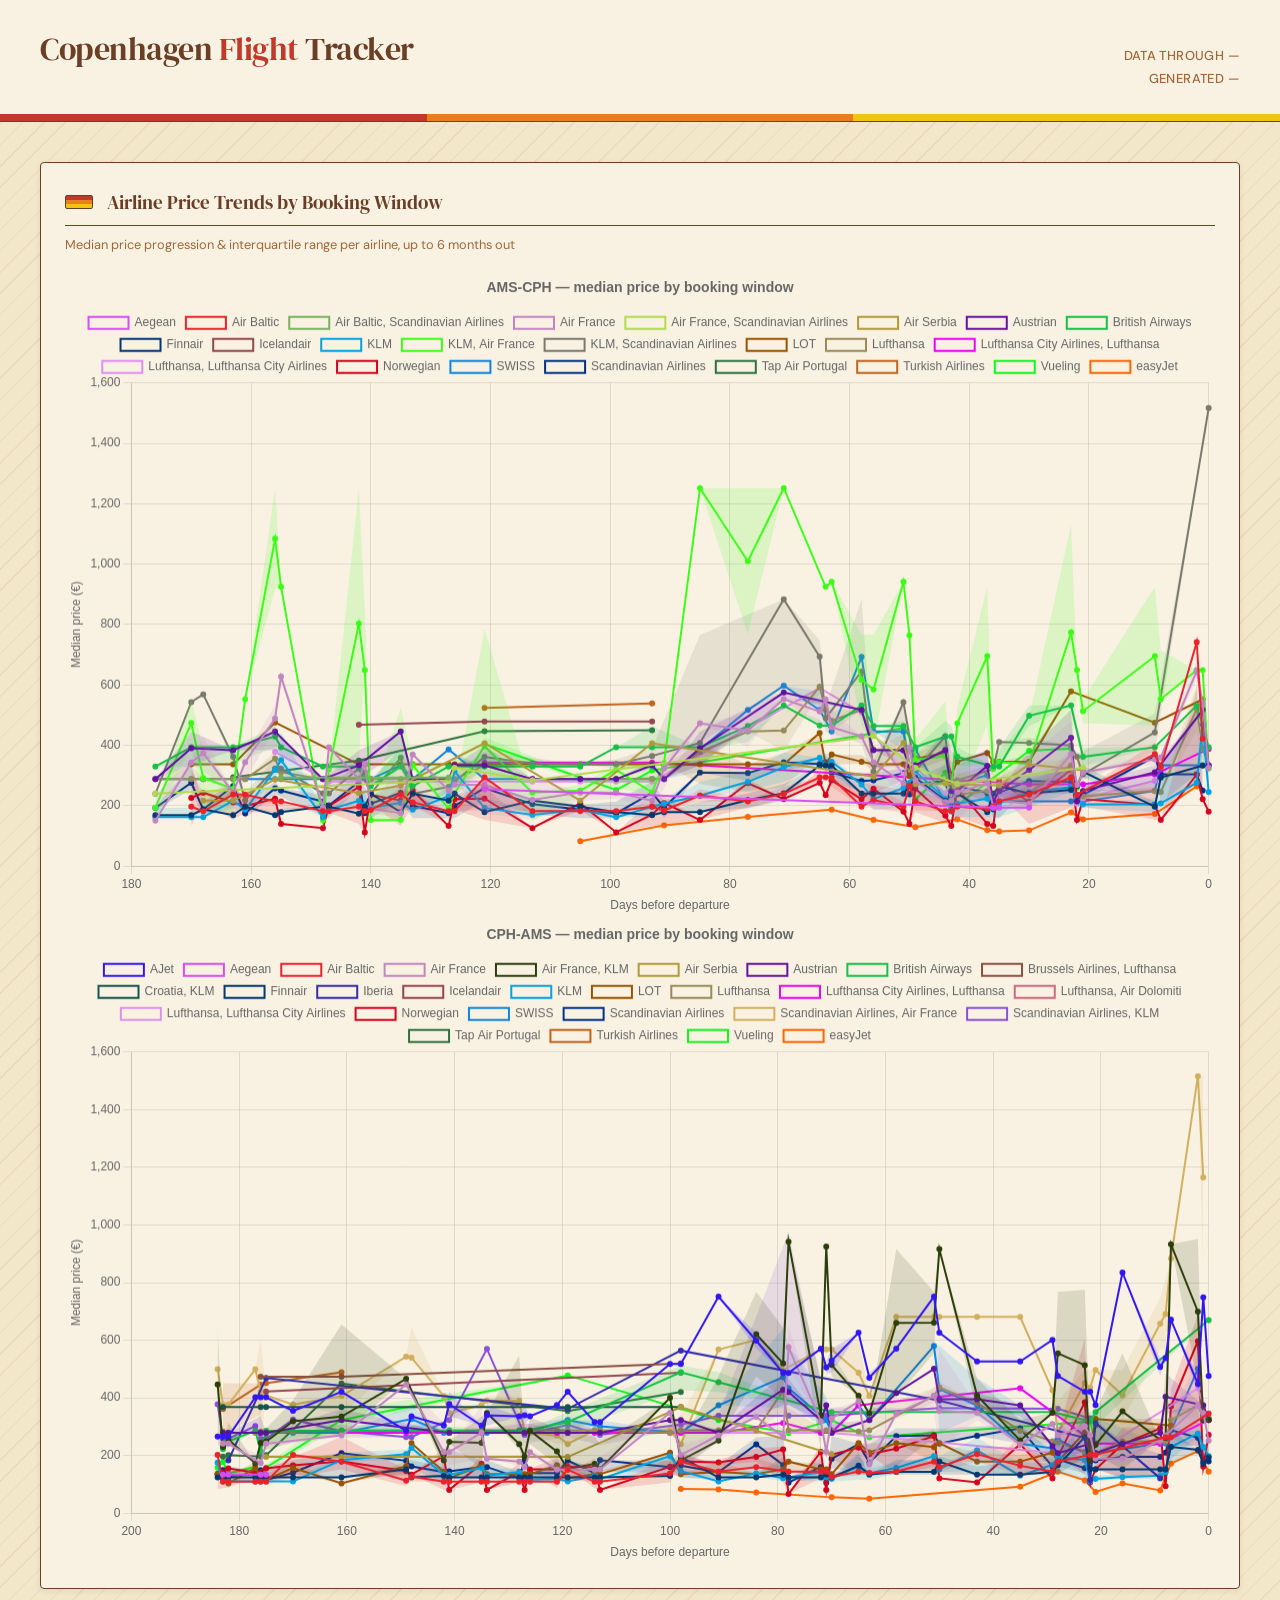
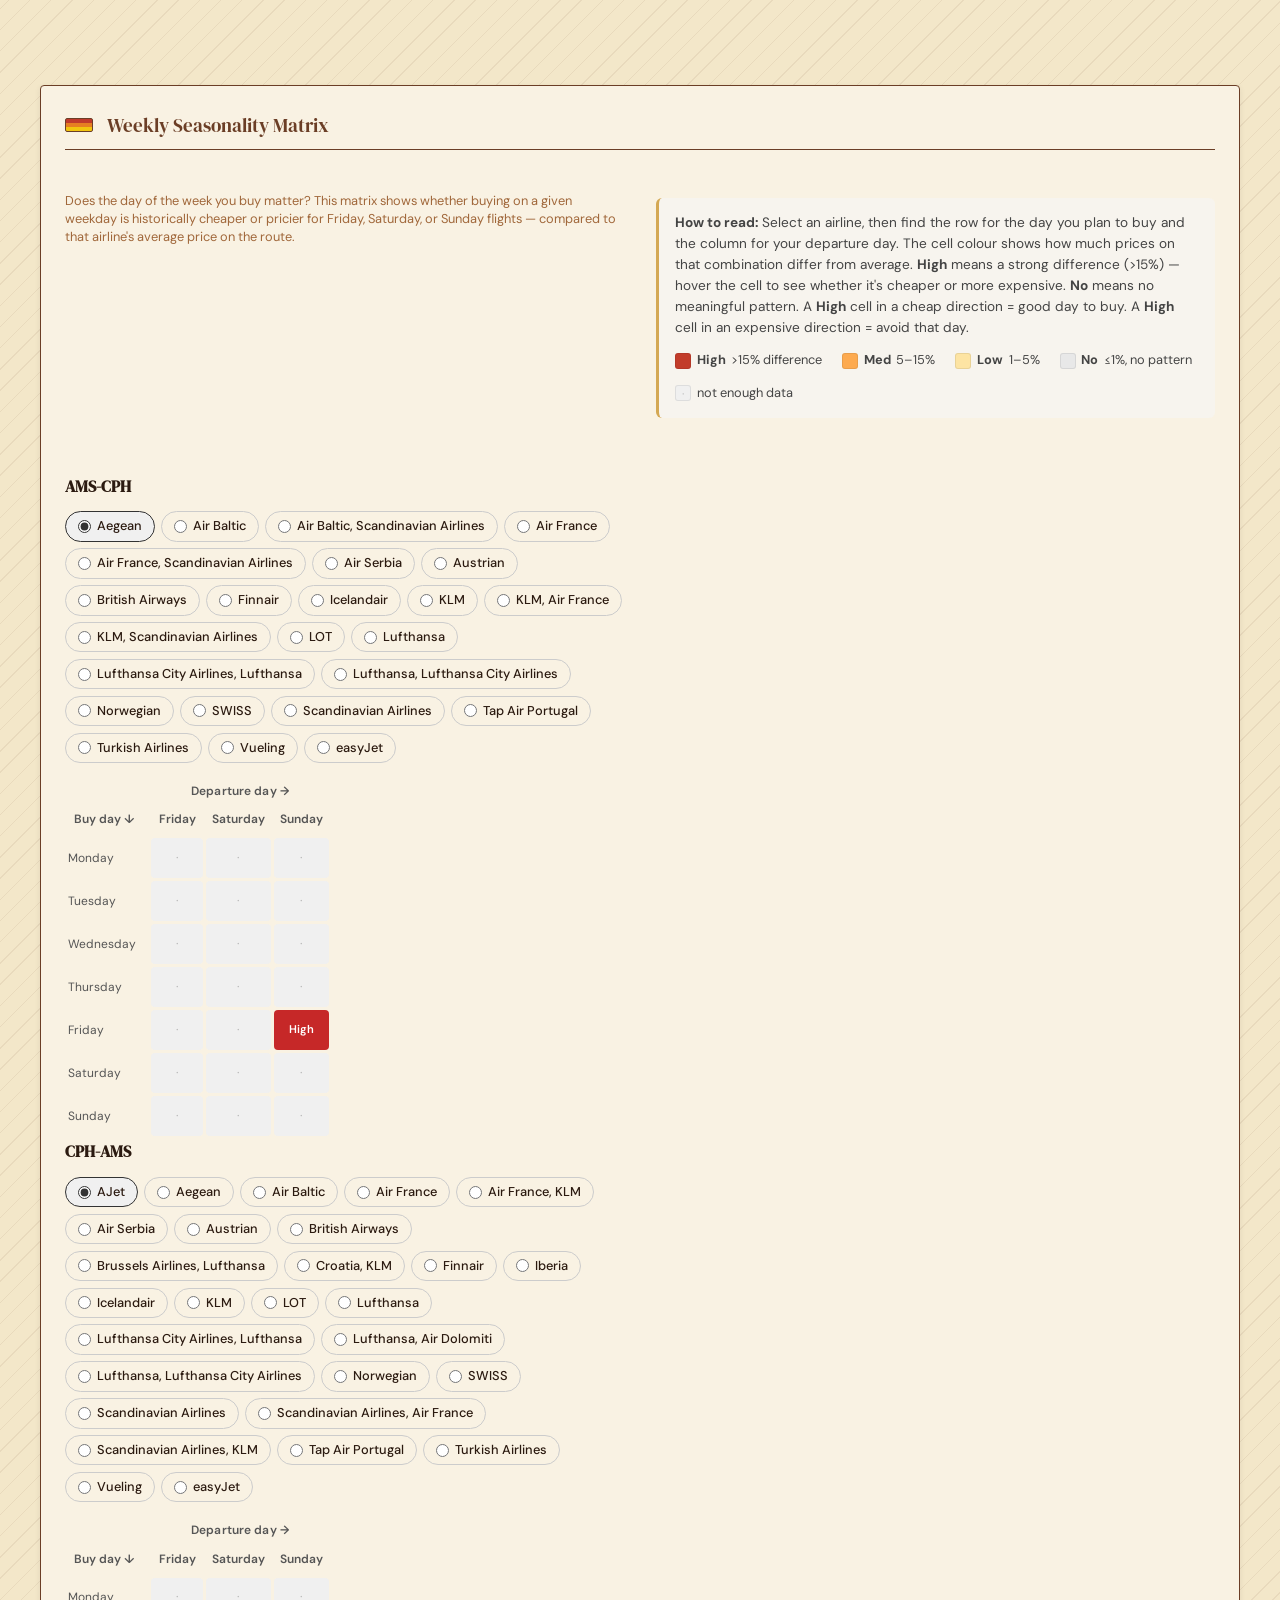
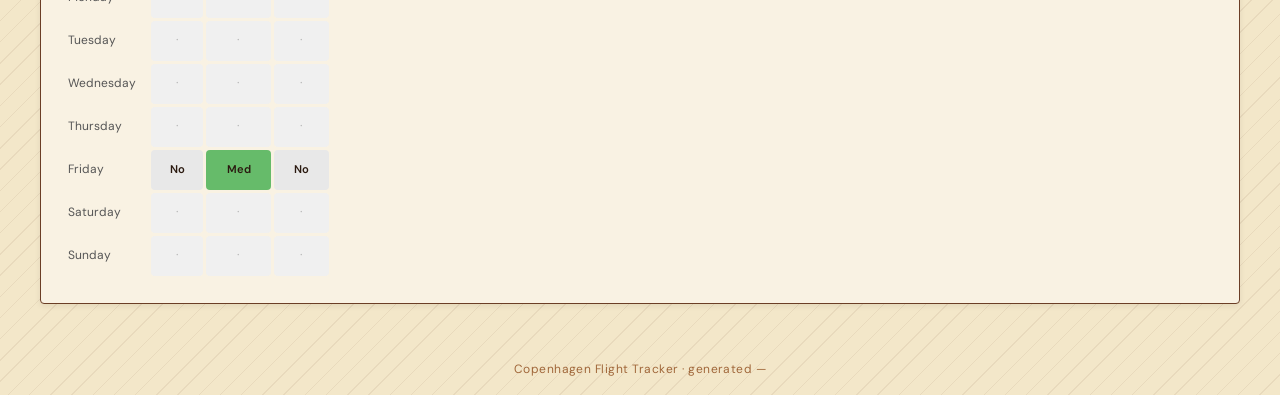
==== commit eba184af: "fix: correct tooltip positioning (fixed vs absolute) and add side-by-side route layout" ====
--- a/frontend/airlines.html
+++ b/frontend/airlines.html
@@ -652,9 +652,26 @@
   white-space: nowrap;
 }
 
+/* ───── Matrix routes side-by-side on wider screens ───────────────────────── */
+@media (min-width: 1200px) {
+  .matrix-section {
+    display: grid;
+    grid-template-columns: 1fr 1fr;
+    gap: 2rem;
+  }
+
+  .matrix-section > :first-child {
+    grid-column: 1 / -1;
+  }
+
+  .matrix-route-block {
+    margin-bottom: 0;
+  }
+}
+
 /* ───── Matrix Tooltip (instant hover) ───────────────────────────────────── */
 #matrix-tooltip {
-  position: absolute;
+  position: fixed;
   background-color: #333333;
   color: #ffffff;
   padding: 8px 12px;
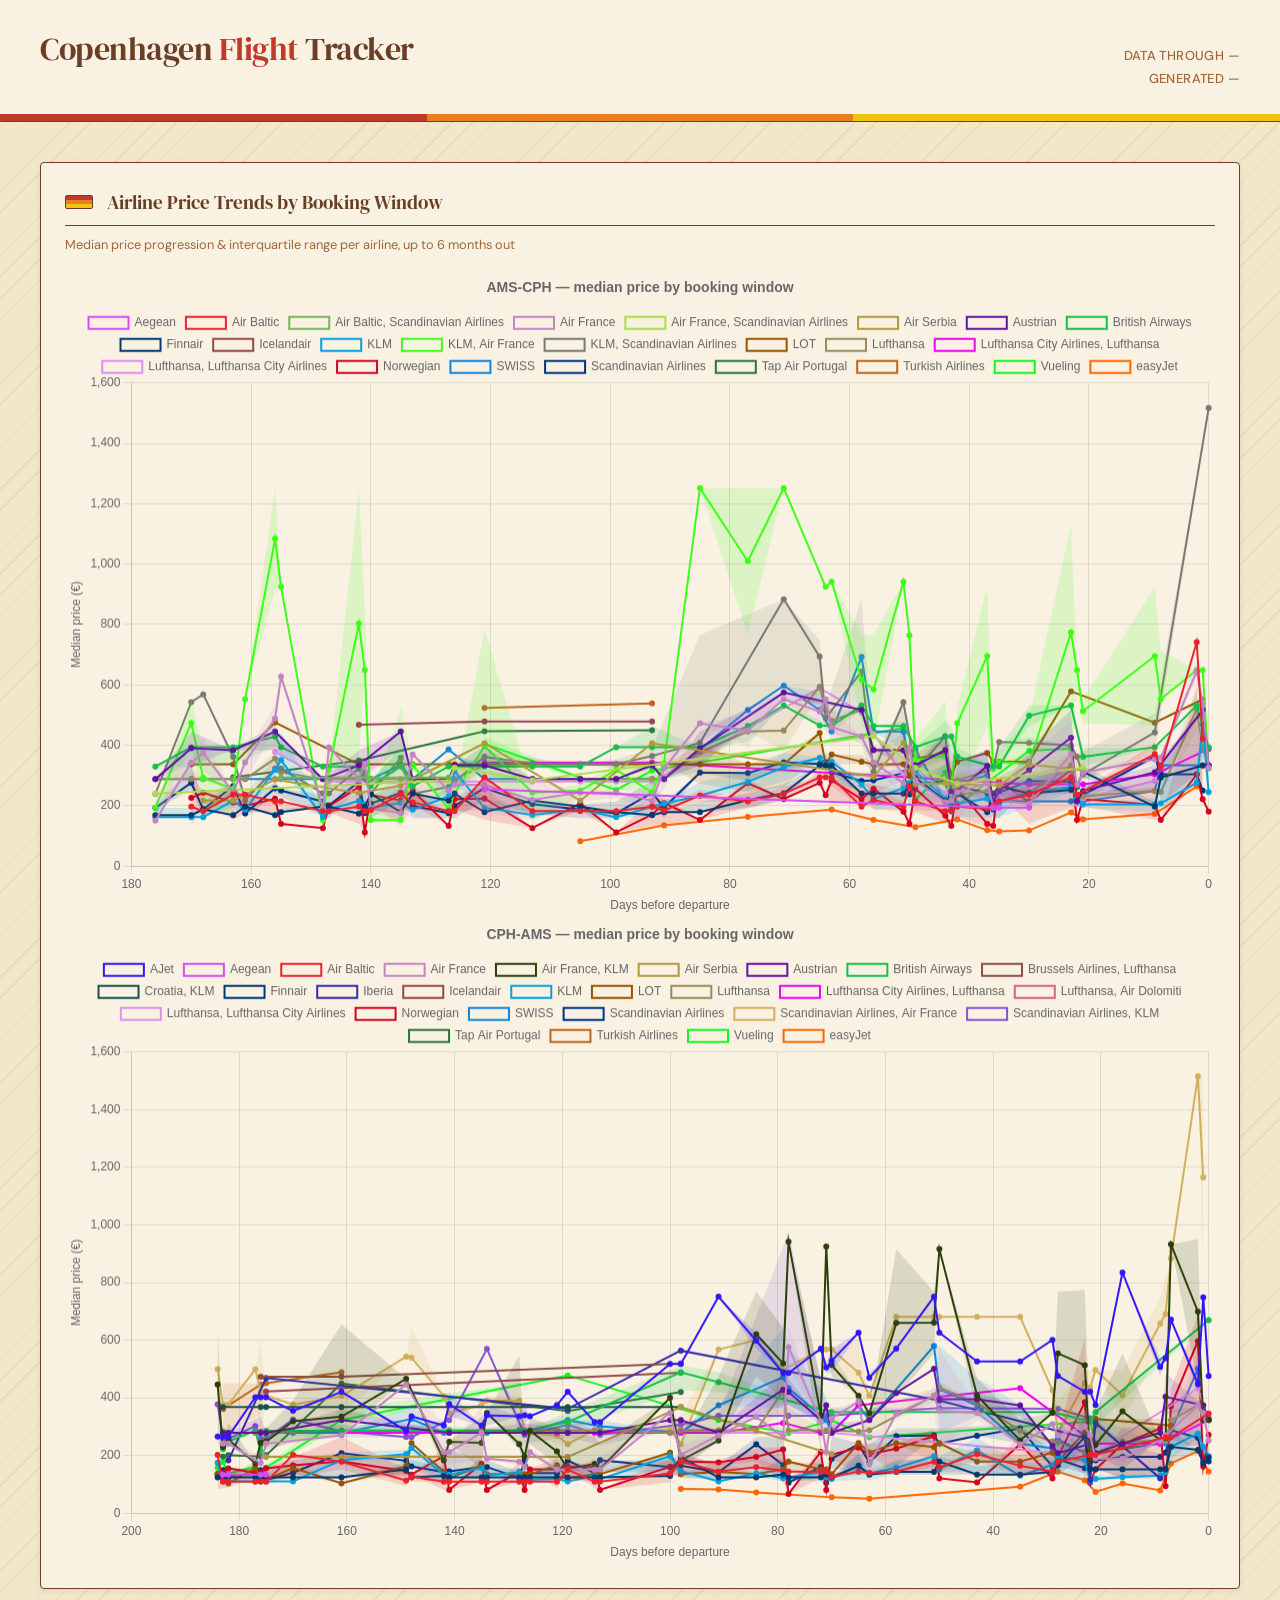
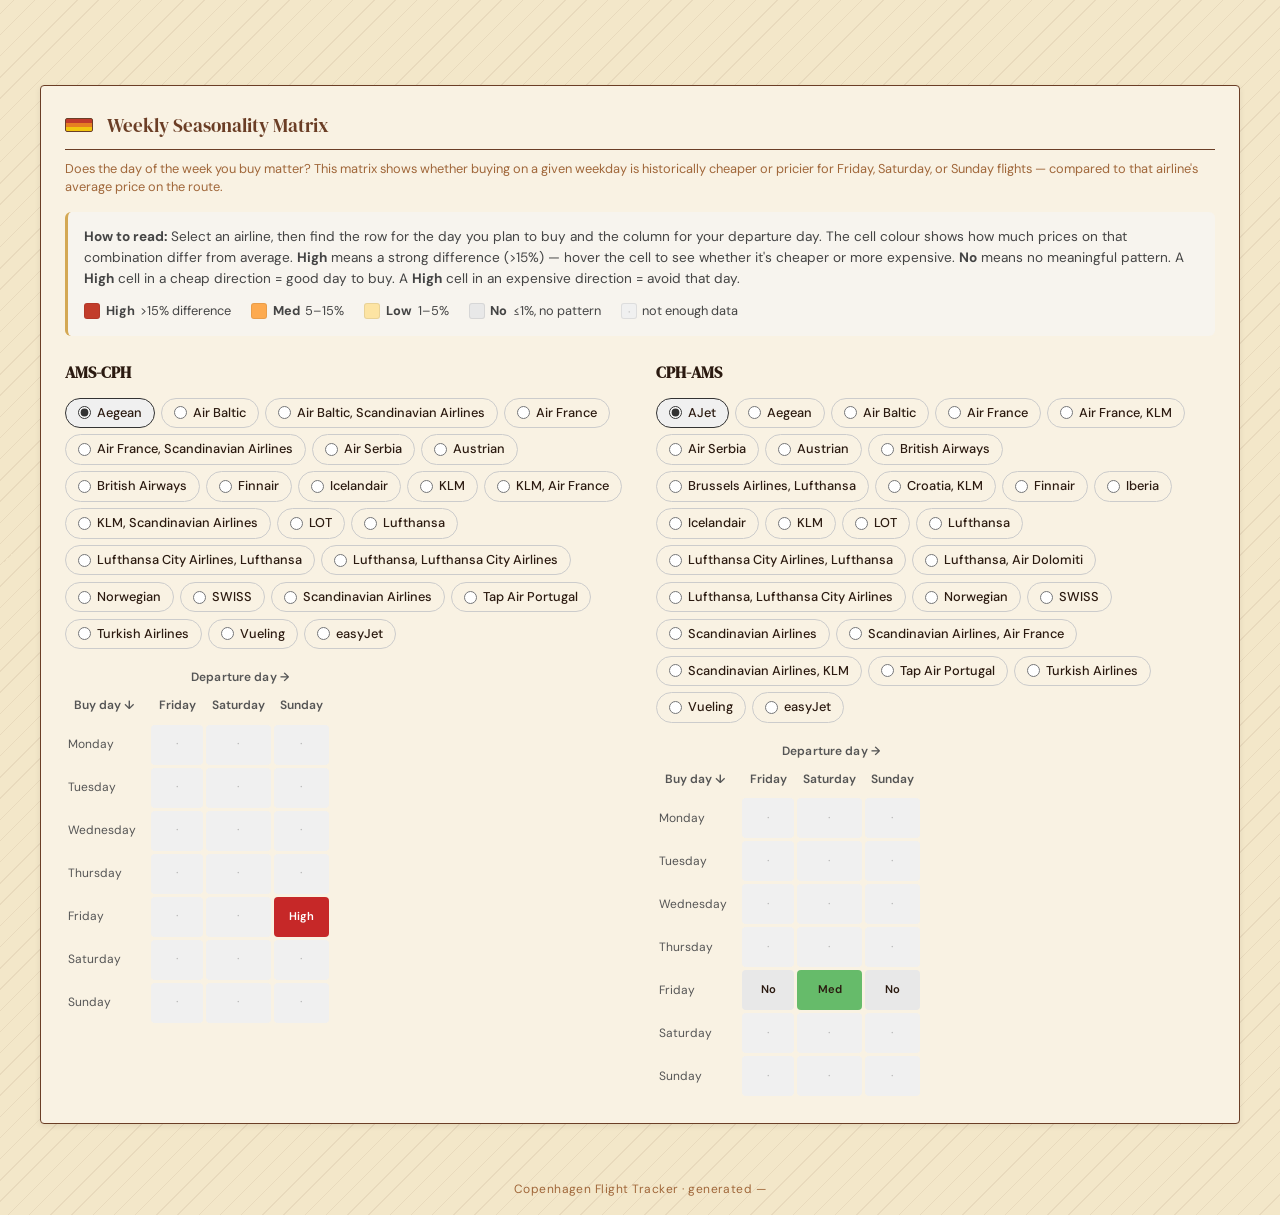
==== commit ea1f3707: "fix: keep matrix explanation full-width, matrices side-by-side below" ====
--- a/frontend/airlines.html
+++ b/frontend/airlines.html
@@ -654,14 +654,10 @@
 
 /* ───── Matrix routes side-by-side on wider screens ───────────────────────── */
 @media (min-width: 1200px) {
-  .matrix-section {
+  #airline-matrix-container {
     display: grid;
     grid-template-columns: 1fr 1fr;
     gap: 2rem;
-  }
-
-  .matrix-section > :first-child {
-    grid-column: 1 / -1;
   }
 
   .matrix-route-block {
